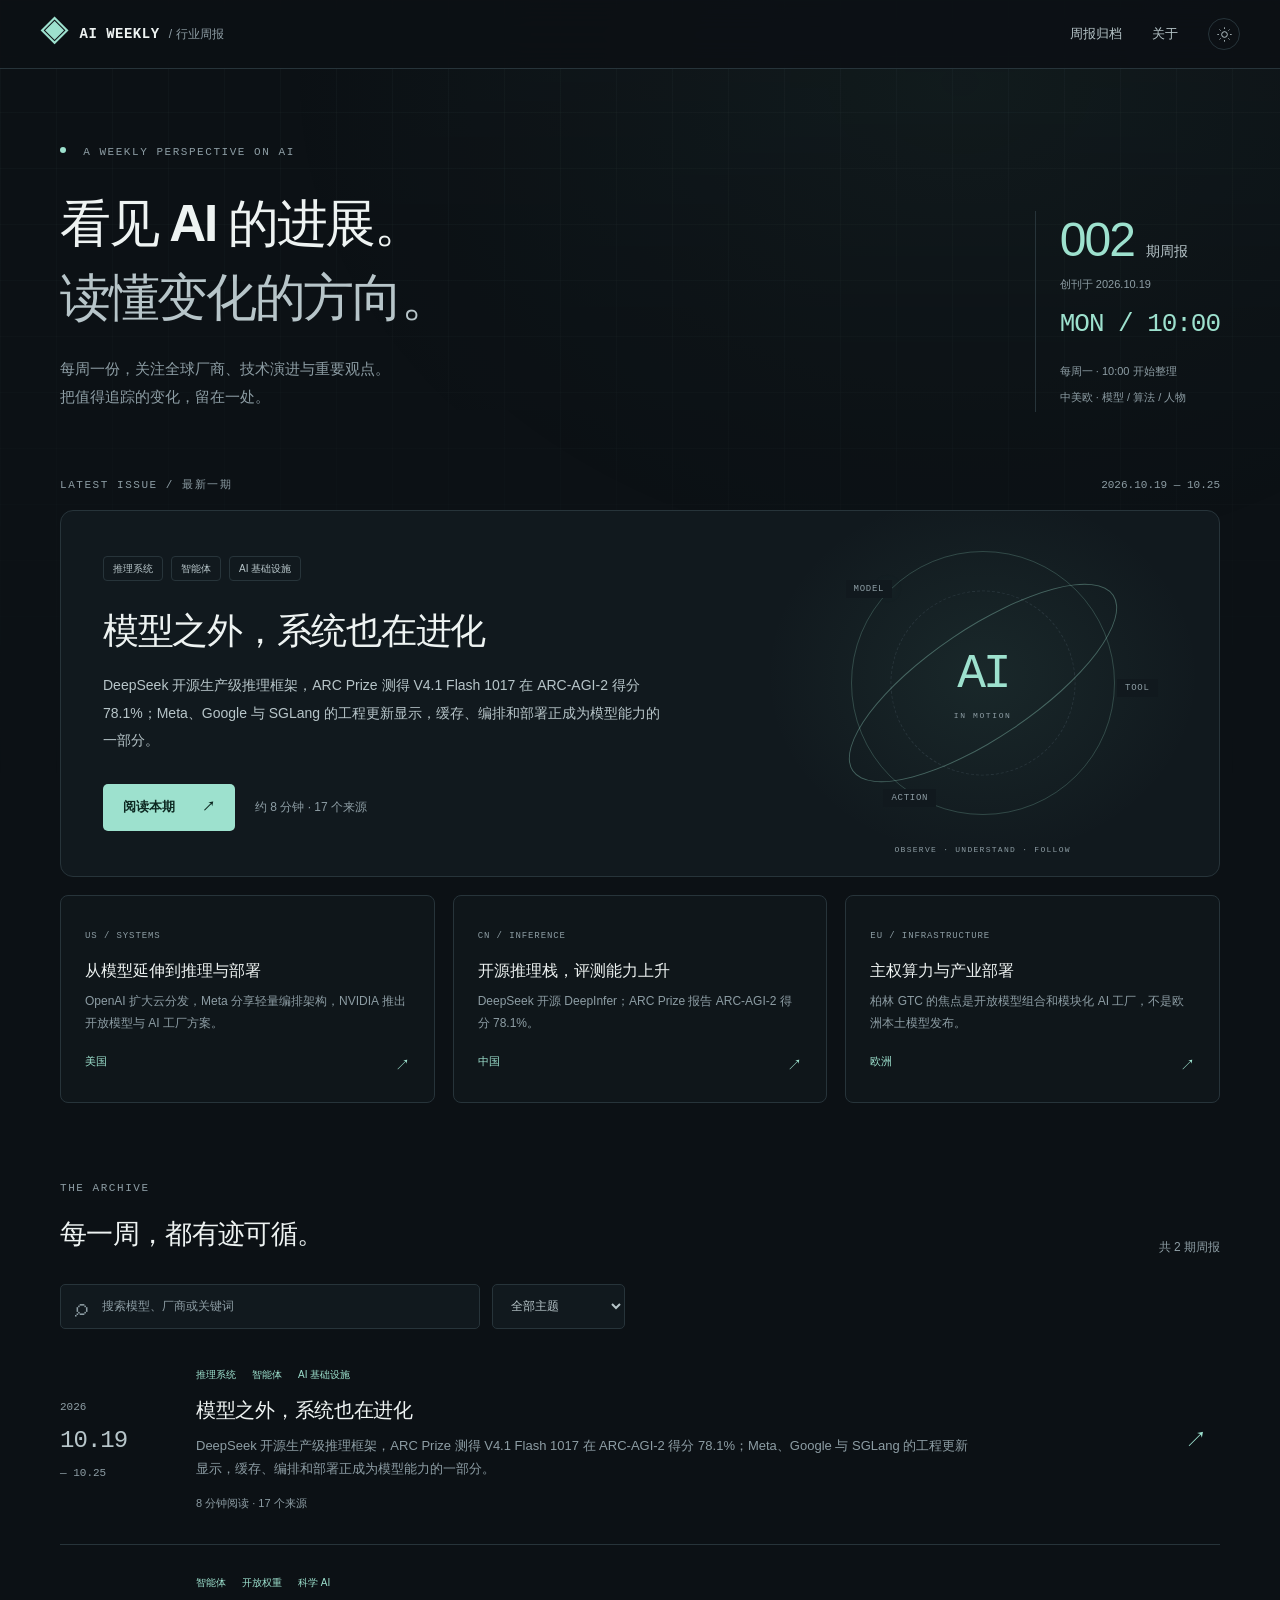
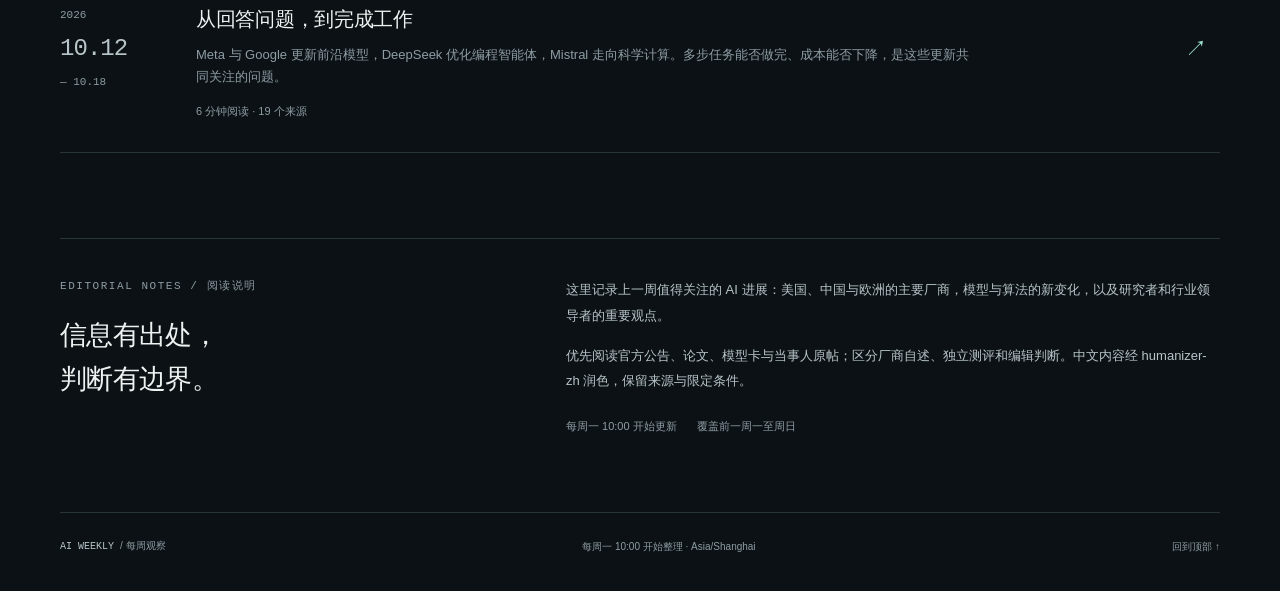
==== site/index.html @ 30dd4b09 "Add AI weekly report for 2026-10-25" ====
<!doctype html><html lang="zh-CN" data-theme="dark"><head><meta charset="utf-8"><meta name="viewport" content="width=device-width,initial-scale=1"><meta name="color-scheme" content="dark light"><meta name="description" content="每周关注 AI 的实际进展，记录模型、技术与重要观点。"><title>AI 行业周报 · AI WEEKLY</title><link rel="icon" href="assets/favicon.svg" type="image/svg+xml"><script src="assets/theme.js"></script><link rel="stylesheet" href="assets/style.css"><script src="assets/app.js" defer></script></head><body><a class="skip" href="#main">跳到正文</a><header class="site-header"><div class="header-inner">
    <a class="brand" href="index.html" aria-label="AI 周报首页"><span class="brand-symbol" aria-hidden="true">◈</span><span>AI WEEKLY<span class="brand-cn"> / 行业周报</span></span></a>
    <nav aria-label="主导航"><a href="index.html#archive" aria-current="page">周报归档</a><a href="index.html#about">关于</a><button class="theme-toggle" aria-label="切换到浅色模式" title="切换明暗模式"><svg viewBox="0 0 24 24" aria-hidden="true"><circle cx="12" cy="12" r="4"/><path d="M12 2v2m0 16v2M2 12h2m16 0h2M5 5l1.4 1.4m11.2 11.2L19 19M5 19l1.4-1.4M17.6 6.4L19 5"/></svg></button></nav></div></header><div id="top"></div><main id="main"><section class="intro wrap"><div><p class="eyebrow"><span class="status-dot"></span> A WEEKLY PERSPECTIVE ON AI</p><h1>看见 AI 的进展。<br><span>读懂变化的方向。</span></h1><p class="intro-copy">每周一份，关注全球厂商、技术演进与重要观点。<br>把值得追踪的变化，留在一处。</p></div><div class="intro-note"><span class="journal-total"><strong>002</strong> 期周报</span><span>创刊于 2026.10.19</span><span class="mono">MON / 10:00</span><span>每周一 · 10:00 开始整理</span><span>中美欧 · 模型 / 算法 / 人物</span></div></section>
    <section class="wrap" aria-labelledby="latest-title"><div class="section-label"><span class="eyebrow">LATEST ISSUE / 最新一期</span><span class="mono">2026.10.19 — 10.25</span></div><div class="feature"><div class="feature-copy"><div class="tag-row"><span>推理系统</span><span>智能体</span><span>AI 基础设施</span></div><h2 id="latest-title">模型之外，系统也在进化</h2><p>DeepSeek 开源生产级推理框架，ARC Prize 测得 V4.1 Flash 1017 在 ARC-AGI-2 得分 78.1%；Meta、Google 与 SGLang 的工程更新显示，缓存、编排和部署正成为模型能力的一部分。</p><div class="feature-actions"><a class="button" href="issues/2026-10-25.html">阅读本期 <span>↗</span></a><span class="muted">约 8 分钟 · 17 个来源</span></div></div><div class="feature-art" aria-hidden="true"><div class="orbital orbital-1"></div><div class="orbital orbital-2"></div><div class="orbital orbital-3"></div><div class="orb-core">AI<span>IN MOTION</span></div><span class="orbit-label label-model">MODEL</span><span class="orbit-label label-tool">TOOL</span><span class="orbit-label label-action">ACTION</span><span class="art-footnote">OBSERVE · UNDERSTAND · FOLLOW</span></div></div><div class="region-grid"><a class="region" href="issues/2026-10-25.html#section-3"><span class="eyebrow">US / SYSTEMS</span><h3>从模型延伸到推理与部署</h3><p>OpenAI 扩大云分发，Meta 分享轻量编排架构，NVIDIA 推出开放模型与 AI 工厂方案。</p><span class="region-bottom">美国<span aria-hidden="true">↗</span></span></a><a class="region" href="issues/2026-10-25.html#section-4"><span class="eyebrow">CN / INFERENCE</span><h3>开源推理栈，评测能力上升</h3><p>DeepSeek 开源 DeepInfer；ARC Prize 报告 ARC-AGI-2 得分 78.1%。</p><span class="region-bottom">中国<span aria-hidden="true">↗</span></span></a><a class="region" href="issues/2026-10-25.html#section-5"><span class="eyebrow">EU / INFRASTRUCTURE</span><h3>主权算力与产业部署</h3><p>柏林 GTC 的焦点是开放模型组合和模块化 AI 工厂，不是欧洲本土模型发布。</p><span class="region-bottom">欧洲<span aria-hidden="true">↗</span></span></a></div></section>
    <section class="archive-section wrap" id="archive" aria-labelledby="archive-title"><div class="archive-header"><div><p class="eyebrow">THE ARCHIVE</p><h2 id="archive-title">每一周，都有迹可循。</h2></div><span class="archive-count" id="archive-count" aria-live="polite">共 2 期周报</span></div><div class="archive-tools"><label class="search"><span aria-hidden="true">⌕</span><input id="search" type="search" placeholder="搜索模型、厂商或关键词" aria-label="搜索周报"></label><label class="topic-filter"><span class="sr-only">按主题筛选</span><select id="topic"><option value="">全部主题</option><option>AI 基础设施</option><option>开放权重</option><option>推理系统</option><option>智能体</option><option>科学 AI</option></select></label></div><div id="archive-list"><a class="archive-card" href="issues/2026-10-25.html" data-search="模型之外，系统也在进化 推理栈、智能体编排与算力部署成为新战场 DeepSeek 开源生产级推理框架，ARC Prize 测得 V4.1 Flash 1017 在 ARC-AGI-2 得分 78.1%；Meta、Google 与 SGLang 的工程更新显示，缓存、编排和部署正成为模型能力的一部分。 **观察区间：2026 年 10 月 19–25 日｜上海时间** 本周值得关注的变化，既在模型本身，也在它们背后的推理系统：DeepSeek 开源生产级推理框架，Google 推进 TPU 原生 PyTorch 服务，Meta 分享更轻量的智能体编排方式。独立评测显示 DeepSeek Flash 在 ARC-AGI-2 上继续提升；欧洲相关消息则集中在 AI 工厂和产业部署。 # 一周速览 | 地区 | 关键进展 | 看点 | | --- | --- | --- | | 美国 | OpenAI 接入 Google Cloud；Meta 分享“薄编排器”架构；NVIDIA 在柏林发布开放模型与 AI 工厂方案 | 模型竞争延伸到云平台、智能体系统和算力基础设施 | | 中国 | DeepSeek 开源 DeepInfer 推理框架；ARC Prize 测得 V4.1 Flash 1017 在 ARC-AGI-2 得分 78.1% | 推理工程与模型能力同步迭代；政府 IT 使用边界出现新规 | | 欧洲 | NVIDIA 在 GTC Berlin 发布面向本地产业的开放模型与模块化 AI 工厂方案 | 欧洲焦点偏向主权算力和产业部署；这不是欧洲本土模型发布 | # 厂商进展 ## 美国 - **OpenAI｜模型与 Codex 工作流进入 Google Cloud（10 月 21 日）**：OpenAI 前沿模型和 Codex 智能体工作流开始进入 Google Cloud Model Garden，先向部分企业客户开放预览。企业可通过 Google Cloud Marketplace 使用这些服务。此举扩展了 OpenAI 模型的云分发渠道；公告同时说明微软仍是 OpenAI 的主要云合作伙伴。([OpenAI 公告](https://openai.com/index/openai-models-google-cloud/)) - **OpenAI｜收购 Orchestra Bio（10 月 20 日）**：Orchestra Bio 提供协调生物制药研发流程的平台，OpenAI 计划将其与 Rosalind 等生命科学工具结合，协助团队管理药物研发项目。公告指向的是工作流与团队协作能力整合，没有宣布新基础模型或临床效果。([OpenAI 公告](https://openai.com/index/openai-to-acquire-orchestra-bio/)) - **Meta｜“薄编排器”智能体架构（10 月 19 日）**：Meta 分享一种把职责拆开的生产系统设计：中央编排器负责步骤调度和可靠性检查，专业智能体处理领域推理。Meta 称，过去把过多职责交给大型模型会带来生产环境中的幻觉；固定规则的轻量编排器更容易控制。其内部案例中，新栏目准备时间从人工的 3–4 天缩短到 1 小时以内，约三分之二的变更无需大量人工修改。这些数字是 Meta 的内部经验，尚非独立评估。([Meta Engineering](https://engineering.fb.com/2026/10/19/ml-applications/thin-orchestrator-ai-agent-architecture/)) - **NVIDIA｜Nemotron、Cosmos 等开放模型在欧洲产业中的布局（10 月 21 日）**：NVIDIA 在 GTC Berlin 介绍 Nemotron 3.5 Super VL、Bolt、Retriever，结构化业务数据模型 Kumo、世界模型 Cosmos 3.5，以及自动驾驶、生命科学和量子计算相关模型。公司将其定位为可供企业部署和定制的开放模型组合；具体能力仍应按各模型卡与独立评测分别判断。([NVIDIA 模型组合说明](https://blogs.nvidia.com/blog/open-models-europe-industry/)) - **NVIDIA｜模块化 AI 工厂 DSX POD（10 月 21 日）**：在柏林公布的参考设计把 Vera Rubin AI 工厂整合进模块化机房，由合作伙伴提供组件。NVIDIA 称，在场地已准备好的条件下，部署周期可由约 6 个月缩短至最快 14 天，预计 2027 年初可用。这是厂商给出的目标时间，不是已普遍验证的交付表现。([NVIDIA 公告](https://nvidianews.nvidia.com/news/nvidia-introduces-dsx-pod-ai-factories-to-accelerate-europes-infrastructure-deployment/)) ## 中国 - **DeepSeek｜开源 DeepInfer 推理框架与 deepseek-recipe（10 月 20 日）**：DeepSeek 表示，DeepInfer 正在为 V4.1 Flash 提供高吞吐、低延迟服务，并公开其生产推理组件。官方帖提及高性能算子、分布式推理、推测解码、SWA Bounded Replay 和结构化输出；同时开源负责 token 编解码的 deepseek-recipe。开源推理栈让部署方有机会检查和优化服务实现，但实际成本、能耗和延迟仍取决于硬件与配置。([DeepSeek 官方公告](https://x.com/deepseek_ai/status/2112476496283775135)，[组件说明](https://x.com/deepseek_ai/status/2112476501065286085)) - **DeepSeek｜V4.1 Flash 1017 的 ARC-AGI 测试成绩（10 月 23 日）**：ARC Prize 公布的验证结果为 ARC-AGI-2 78.1%，每题成本 0.16 美元；ARC-AGI-1 为 94.5%，每题 0.06 美元。ARC Prize 还列出 Flash 系列在 ARC-AGI-2 上从 V4 Flash 0731 的 61.4%，升至 V4.1 Flash 的 72.9%，再到 1017 版的 78.1%。这是特定基准和评测口径下的结果，不等同于通用推理能力的全面排名。([ARC Prize 原帖](https://x.com/arcprize/status/2113318031954764273)) - **政策｜中国商务部回应美国联邦机构移除 DeepSeek（10 月 20 日）**：美国联邦公报刊载针对联邦民事行政部门 IT 系统的移除要求，覆盖 DeepSeek 服务及使用相关实现的第三方产品。该要求针对联邦政府系统采购与使用，并非面向全美消费者的禁令。中国商务部表示强烈不满和反对，称中国企业提供安全可靠服务并遵守当地法律。([美国《联邦公报》](https://www.govinfo.gov/content/pkg/FR-2026-10-20/html/2026-21447.htm)，[中国商务部答问](https://www.mofcom.gov.cn/xwfb/xwfyrth/art/2026/art_2f92a22be4324ec6bc566e4ccdb77436.html)) - **政策｜推动 AI 与制造业、商贸流通融合（10 月 19 日）**：中国九部门发布相关意见，提出推动人工智能用于产品设计、生产、营销、供应链及智能商品，发展工业大模型、边缘智能与柔性制造。这是产业政策信号，不代表相关能力已在各行业规模化落地。([北京市科委转载的政策全文](https://kw.beijing.gov.cn/xwdt/kcyx/xwdtshgg/202610/t20261019_4909345.html)) ## 欧洲 - **欧洲本周的焦点是部署条件，而非本土新模型发布。** NVIDIA 在柏林展示面向欧洲产业的开放模型组合与模块化 AI 工厂参考设计，并强调本地部署和基础设施建设。相关公告来自美国厂商；其在欧洲的意义主要是算力设施、开放模型和产业生态的布局，不能据此推断欧洲本土模型能力同步跃升。([NVIDIA GTC Berlin 模型公告](https://blogs.nvidia.com/blog/open-models-europe-industry/)，[DSX POD 公告](https://nvidianews.nvidia.com/news/nvidia-introduces-dsx-pod-ai-factories-to-accelerate-europes-infrastructure-deployment/)) # 技术与能力进化 - **推理栈成为模型竞争的一部分**：DeepSeek 把生产服务框架与 token 编解码组件开放出来；Google 则宣布 vLLM、SGLang 可通过 TorchTPU 原生 PyTorch 后端使用 TPU。Google 提到 KV 缓存、推测解码、长上下文、分离式 prefill/decode 和低精度量化等支持，并引用 SemiAnalysis InferenceX 与合作方部署数据。这些性能数字属于厂商与其引用的基准结果，不能直接外推到所有模型和硬件。([Google 开发者公告](https://developers.googleblog.com/en/announcing-new-vllm-and-sglang-inference-engines-on-tpu/)) - **缓存开始照顾混合模型状态**：SGLang 提出 Unified Memory 层，把注意力模型的 KV cache 与循环模型状态纳入统一内存管理。项目团队在 RTX 5090、Qwen3.5-4B 的缓存压力测试中报告，可保留的前缀数从 10 个增至 19 个；重复查询完成时间从 4.105 秒降至 2.548 秒。这是项目方给出的特定实验结果，显示服务系统需要同时管理不同类型的模型状态。([SGLang 技术说明](https://www.sglang.io/blog/unified-memory)) - **交互式多模态服务从“轮次”走向全双工**：SGLang 的 Omni Interactive Runtime 旨在统一承载原生全双工模型、轮次式模型和级联模型，让语音或多模态交互不用为每种模型重建服务基础设施。其设计也留下一个开放问题：交互能力应由模型学习多少、由运行时编排多少。([SGLang 说明](https://www.sglang.io/blog/omni-interactive-runtime)) - **编排器变薄，专业智能体变专**：Meta 的经验是把流程控制、重试与一致性检查放在确定性组件中，避免让一个大模型同时承担调度和领域推理。这类分工把可靠性问题从“再加提示词”转到更容易观察和测试的系统设计上；是否适合某个产品，仍要看任务的容错和验证机制。 - **开放模型与工厂化交付并行**：NVIDIA 在同一场 GTC Berlin 既发布模型组合，也提出预制化 AI 工厂。行业竞赛因此不只看模型分数，还看企业能否获得算力、把模型部署在本地，并承担持续推理成本。其部署时限和效率数字仍是 NVIDIA 的目标或估算。 # 重要论断与我的判断 &gt; [!CALLOUT] 💡 &gt; &gt; **本周观察：前沿能力正在从单个模型扩展到“模型、推理引擎、缓存、编排器与算力设施”的整套系统。** 这是对本周产品与工程动向的归纳，不是某家厂商的原话。 - **Sam Altman｜安全工作必须跟上能力变化**：Altman 在 X 上欢迎 Aleksander Madry 回到 OpenAI，称面对超级智能时，安全与安保挑战很大，Madry 的经验适合承担这项工作。这是公司负责人的公开判断，不代表风险已有统一量化结论。([Altman 原帖](https://x.com/sama/status/2112652656602923366)) - **Demis Hassabis｜把 AGI 时间窗口收窄到 2–3 年**：在《华尔街日报》专访中，Hassabis 将此前 3–5 年的预测更新为 2–3 年，并称目前系统很强，但未来一两年的系统会更强。时间预测是个人判断，不是可验证的发布日期；值得关注的是，他把这一预测与 AI 对科学、医学的潜力，以及安全地把 AGI 带入社会联系起来。([WSJ 专访视频及文字稿](https://finance.yahoo.com/video/demis-hassabis-makes-toughest-decisions-093000164.html)，[时间窗口报道](https://www.tomsguide.com/ai/googles-ai-chief-says-human-level-ai-could-arrive-by-2028-and-were-not-ready)) - **我的判断**：本周最实在的进展，是模型服务工程公开化、基准分数继续提升，以及多智能体系统开始把协调责任交给更可控的运行时。AGI 时间表依旧是观点；Meta、Google、SGLang 与 NVIDIA 给出的效率数据也各有特定条件。后续应继续看独立复现、真实任务完成率、单位任务成本和部署可靠性。 # 延伸阅读 - [DeepSeek：DeepInfer 开源公告](https://x.com/deepseek_ai/status/2112476496283775135) - [ARC Prize：DeepSeek V4.1 Flash 1017 基准成绩](https://x.com/arcprize/status/2113318031954764273) - [Meta Engineering：薄编排器智能体架构](https://engineering.fb.com/2026/10/19/ml-applications/thin-orchestrator-ai-agent-architecture/) - [Google：vLLM 与 SGLang 在 TPU 上的 PyTorch 推理](https://developers.googleblog.com/en/announcing-new-vllm-and-sglang-inference-engines-on-tpu/) - [OpenAI：模型与 Codex 工作流进入 Google Cloud](https://openai.com/index/openai-models-google-cloud/) - [中国商务部：回应美国对 DeepSeek 的联邦系统移除要求](https://www.mofcom.gov.cn/xwfb/xwfyrth/art/2026/art_2f92a22be4324ec6bc566e4ccdb77436.html) - [NVIDIA：GTC Berlin 开放模型组合](https://blogs.nvidia.com/blog/open-models-europe-industry/) - [SGLang：Unified Memory](https://www.sglang.io/blog/unified-memory) **来源说明**：本期已检索并阅读厂商公告、项目技术说明、政策文件、ARC Prize 独立基准帖及负责人公开发言。正文将厂商披露的性能和部署目标标作厂商自述；基准成绩注明测试范围；观点与编辑判断分开呈现。X 登录可用，已读取 DeepSeek、ARC Prize 和 Sam Altman 相关原帖。 推理系统 智能体 AI 基础设施" data-tags="[&quot;推理系统&quot;, &quot;智能体&quot;, &quot;AI 基础设施&quot;]"><div class="archive-date"><span>2026</span><strong>10.19</strong><span>— 10.25</span></div><div class="archive-content"><div class="tag-row"><span>推理系统</span><span>智能体</span><span>AI 基础设施</span></div><h3>模型之外，系统也在进化</h3><p>DeepSeek 开源生产级推理框架，ARC Prize 测得 V4.1 Flash 1017 在 ARC-AGI-2 得分 78.1%；Meta、Google 与 SGLang 的工程更新显示，缓存、编排和部署正成为模型能力的一部分。</p><span class="archive-meta">8 分钟阅读 · 17 个来源</span></div><span class="archive-arrow" aria-hidden="true">↗</span></a><a class="archive-card" href="issues/2026-10-18.html" data-search="从回答问题，到完成工作 智能体走向长程任务，开放权重继续推进 Meta 与 Google 更新前沿模型，DeepSeek 优化编程智能体，Mistral 走向科学计算。多步任务能否做完、成本能否下降，是这些更新共同关注的问题。 **观察区间：2026 年 10 月 12–18 日｜上海时间** 本周，多家厂商把重点放在了多步任务上：模型能否记住目标、调用工具，并以较低成本把工作做完？美国厂商集中发布模型，中国的模型迭代与技术出海规则同步推进，欧洲则在科学计算与专业预测上有了新动作。 # 一周速览 | 地区 | 关键进展 | 看点 | | --- | --- | --- | | 美国 | Meta 发布 Muse Wonder 与 Muse Spark Open；Google 推出 Gemini 4 Argon | 智能体、开放权重与长程任务能力成为竞争焦点 | | 中国 | DeepSeek 更新 V4.1 Flash 1017；商务部、科技部就 AI 等技术出口目录征求意见 | 模型服务继续迭代，技术“开放调用”与“受控转移”开始分层 | | 欧洲 | Mistral 发布 Timestral；与 CERN 合作研发物理模型 Flare | 从通用聊天模型扩展到行业预测与科学发现 | # 厂商进展 ## 美国 - **Meta｜Muse Wonder / Wonder Full 与 Muse Spark Open（10 月 12、16 日）**：Muse Wonder 面向个人与专业智能体，强调记忆和目标追踪。随后发布的开放权重模型 Muse Spark Open，总参数为 816B、活跃参数为 42B，上下文长度为 1M token。据 Meta 介绍，它支持多步推理和复杂软件工程，可在两台 Apple M5 Ultra Mac Studio 上运行，兼容多种推理框架。这些能力描述及“最强美国开放权重模型”的定位均来自 Meta，尚待独立验证。([Muse Wonder](https://research.meta.ai/blog/muse-wonder)，[Meta 的 X 公告](https://x.com/AIatMeta/status/2110779754274292212)，[运行与框架说明](https://x.com/AIatMeta/status/2110779756828557356)) - **Google｜Gemini 4 Argon（10 月 13 日）**：已向全球开发者、企业及 Gemini 用户开放。Google 强调其多步工作能力，应用涉及软件工程、金融、法律、网络安全与科学任务，并在自家 Vals Index 评测中报告多个专业领域第一的成绩。这是厂商公布的结果，仍需独立验证。([Google 发布说明](https://blog.google/innovation-and-ai/models-and-research/gemini-models/introducing-gemini-4-argon/)，[模型卡](https://deepmind.google/models/model-cards/gemini-4-argon/)) - **Anthropic｜公共利益基金（10 月 18 日）**：宣布设立 Public Benefit Fund，以公司股份支持非营利组织、向特定人群直接拨款，并资助 AI 对劳动力市场影响的研究。Anthropic 表示，基金份额将随公司增长而增加；考虑到 AI 的进展速度，公共利益投入可能需要超过既有的慈善承诺。([Anthropic 公告](https://www.anthropic.com/news/public-benefit-fund)，[X 公告](https://x.com/AnthropicAI/status/2111881963657412903)) ## 中国 - **DeepSeek｜V4.1 Flash 1017（10 月 17 日）**：新版本已上线网页、App 与 API。DeepSeek 称其基准成绩更好、完成任务更快、输出更短，并针对编程智能体 Harness 等做了优化。公告未披露新架构细节或可独立复现的数字。([DeepSeek 更新说明](https://api-docs.deepseek.com/news/news261017/)，[官方 X 公告](https://x.com/deepseek_ai/status/2111375640717033777)) - **独立榜单信号**：Arena.ai 在 X 公布，V4.1 Flash 1017 Max 在其 Code Arena WebDev 榜单的开放模型中排名第一，价格约为 Kimi K3 Max 的十分之一。这一排名对应特定的网页开发任务，不代表模型的综合能力。([Arena.ai 榜单帖](https://x.com/arena/status/2111894091168682086)) - **政策｜拟调整技术出口目录（10 月 16 日）**：商务部、科技部就新增人工智能、生物医药、光伏等 40 项技术公开征求意见，并对相关技术出口实行临时登记管理。拟调整范围包括 AI 大模型、智能体、算力集群和信息处理等技术。目录仍在征求意见，临时登记已施行，最终目录尚未确定。([商务部公告](https://www.mofcom.gov.cn/zfxxgk/gkml/art/2026/art_ccd0391072a94c809ae7e820abe2536b.html)，[答记者问](https://www.mofcom.gov.cn/zwgk/zcjd/art/2026/art_b11d5c1e9374421e93e85dc87eba6e38.html)) - 在本期检索到的中国头部厂商一手消息中，DeepSeek 的新版本信息最为明确。Qwen、Kimi 等此前发布的版本未计入本周。 ## 欧洲 - **Mistral｜Timestral（10 月 15 日）**：推出参数规模为 500 万至 2.09 亿的时间序列基础模型，面向零样本概率预测，支持多变量输入、未来协变量和长上下文。据 Mistral 介绍，模型可在 CPU 上运行，最大版本在 GIFT-Eval、TIME、fev-bench 三项公开基准中居首；这些成绩由厂商报告。这条路线也说明，基础模型正在向小型、专业模型扩展。([Mistral 技术说明](https://mistral.ai/news/timestral/)) - **Mistral × CERN｜Flare（10 月 15 日）**：双方建立长期合作，研发高能物理基础模型，未来可能扩展到其他科学领域。首批模型计划于 10 月 27 日公开，整体预算和研发时间表尚未公布。([Reuters 报道](https://www.reuters.com/science/cern-mistral-partner-build-ai-foundation-models-physics-2026-10-15/)) # 技术与能力进化 - **从对话转向执行**：Meta 加强记忆和目标追踪，Google 强调复杂多步任务，DeepSeek 优化 Harness。它们共同关注的问题是：模型能否配合工具，连续完成一项工作的多个步骤？ - **多智能体长程任务**：Google DeepMind 称，4 个 Gemini 4 Argon 智能体在 Minecraft 沙盒中从零开始协作，27 小时内编写 2,783 个程序并通关；它们通过文本交流、共享笔记和调试推进任务。这是厂商披露的沙盒演示，其表现能否迁移到真实工作，仍需验证。([DeepMind X 公告](https://x.com/GoogleDeepMind/status/2111127991401247033)) - **智能体编码给工程系统带来新压力**：Anthropic 称，日合并代码变更量从 5 月约 2,500 项增至 9 月逾 30,000 项，为人类开发者设计的内部代码管理系统因此遇到瓶颈。这个案例提醒我们，智能体写出更多代码后，版本控制、审查和部署也要承受更大的工作量。([Anthropic 工程帖](https://x.com/AnthropicAI/status/2110047081414987957)) - **“更大”之外的效率路线**：Timestral 用小参数模型做通用时间序列预测，DeepSeek 则强调更快完成任务和更短的输出。延迟、成本、上下文管理和实际工作完成率，正在成为更受重视的比较指标。 - **专用模型进入基础设施**：Mistral 与 CERN 的合作把模型训练放进高能物理科研环境。除了回答知识问题，科学 AI 还需要进入实际研究流程，并接受严格验证。 - **架构层面的本周判断**：本期检索未找到足以证明基础架构发生范式转换的本周公开论文。更明确的变化发生在智能体、工具链和专业模型上；这些产品与应用能力的提升，还不足以证明底层架构有了突破。 # 重要论断与我的判断 &gt; [!CALLOUT] 💡 &gt; &gt; **本周观察：AI 厂商越来越重视让模型完成一项工作。** 这是对本周产品方向的归纳，并非某家公司的原话。 - **Dario Amodei / Anthropic**：基金公告为 AI 对劳动力的影响安排了资金支持：用股权收益资助公共利益项目，尝试以未来的商业收益应对社会变化。([公告](https://www.anthropic.com/news/public-benefit-fund)) - **可解释性与对齐**：曾参与 OpenAI 早期机制可解释性研究的 Nick Cammarata 分享了神经元可解释性研究，认为理解模型内部机制可能是解决对齐的关键。Sam Altman 转发并表达支持。这场讨论再次提出一个安全研究问题：我们是否知道模型在做什么？具体研究结论仍需结合论文和独立复核判断。([Nick 原帖](https://x.com/nickcammarata/status/2110757819427574056)，[Altman 转发](https://x.com/sama/status/2111130577789493706)) - **行业领袖的治理分歧**：Reuters 本周梳理称，Amodei、Sam Altman 与 Elon Musk 倾向讨论协调放慢 AI 开发；Meta CEO Mark Zuckerberg 更偏向市场驱动的防护，Nvidia CEO Jensen Huang 则反对新增监管。分歧集中在谁来决定发展速度、如何约束，以及由谁负责。([Reuters 综述](https://www.investing.com/news/stock-market-news/factboxtech-leaders-governments-split-over-ai-doom-fears-4949457)) - **我的判断**：短期最值得追踪的，是智能体能否可靠完成多步工作，以及专业模型能否以较低成本进入业务。本周的证据还不足以支持“模型已达到通用智能”或“行业已发生范式革命”的结论。 # 延伸阅读 - [Meta：Muse Wonder 技术介绍](https://research.meta.ai/blog/muse-wonder) - [Google：Gemini 4 Argon 发布与模型卡](https://blog.google/innovation-and-ai/models-and-research/gemini-models/introducing-gemini-4-argon/) - [DeepSeek：V4.1 Flash 更新](https://api-docs.deepseek.com/news/news261017/) - [中国商务部：技术目录征求意见](https://www.mofcom.gov.cn/zfxxgk/gkml/art/2026/art_ccd0391072a94c809ae7e820abe2536b.html) - [Mistral：Timestral](https://mistral.ai/news/timestral/) - [Reuters：CERN 与 Mistral 合作研发物理模型](https://www.reuters.com/science/cern-mistral-partner-build-ai-foundation-models-physics-2026-10-15/) - [Anthropic：公共利益基金](https://www.anthropic.com/news/public-benefit-fund) - [Reuters：AI 治理立场分歧](https://www.investing.com/news/stock-market-news/factboxtech-leaders-governments-split-over-ai-doom-fears-4949457) **来源说明**：本期已检索 10 月 12–18 日的相关官方 X 账号与研究者帖子，原帖链接附在对应条目后。文中区分公司自述、独立榜单与研究者观点。 智能体 开放权重 科学 AI" data-tags="[&quot;智能体&quot;, &quot;开放权重&quot;, &quot;科学 AI&quot;]"><div class="archive-date"><span>2026</span><strong>10.12</strong><span>— 10.18</span></div><div class="archive-content"><div class="tag-row"><span>智能体</span><span>开放权重</span><span>科学 AI</span></div><h3>从回答问题，到完成工作</h3><p>Meta 与 Google 更新前沿模型，DeepSeek 优化编程智能体，Mistral 走向科学计算。多步任务能否做完、成本能否下降，是这些更新共同关注的问题。</p><span class="archive-meta">6 分钟阅读 · 19 个来源</span></div><span class="archive-arrow" aria-hidden="true">↗</span></a></div><div id="empty-state" hidden><h3>没有找到相关周报</h3><p>试试其他关键词，或清除筛选。</p><button class="button secondary" id="clear-search">清除筛选</button></div></section>
    <section class="about wrap" id="about"><div><p class="eyebrow">EDITORIAL NOTES / 阅读说明</p><h2>信息有出处，<br>判断有边界。</h2></div><div class="about-copy"><p>这里记录上一周值得关注的 AI 进展：美国、中国与欧洲的主要厂商，模型与算法的新变化，以及研究者和行业领导者的重要观点。</p><p>优先阅读官方公告、论文、模型卡与当事人原帖；区分厂商自述、独立测评和编辑判断。中文内容经 humanizer-zh 润色，保留来源与限定条件。</p><div class="about-meta"><span>每周一 10:00 开始更新</span><span>覆盖前一周一至周日</span></div></div></section></main><footer class="footer wrap"><a href="index.html">AI WEEKLY <span>/ 每周观察</span></a><span>每周一 10:00 开始整理 · Asia/Shanghai</span><a href="#top">回到顶部 ↑</a></footer></body></html>
---- site/assets/style.css ----
@charset "UTF-8";
:root{color-scheme:dark;--bg:#0c1115;--surface:#11191e;--surface2:#162127;--ink:#eef3f2;--text:#b7c5c9;--muted:#8d9da4;--line:#27343a;--accent:#9de1ce;--accent-ink:#0e2922;--grid:rgba(163,202,198,.035);--header:rgba(12,17,21,.93);--sans:-apple-system,BlinkMacSystemFont,"PingFang SC","Microsoft YaHei",sans-serif;--mono:"SFMono-Regular",Consolas,"Liberation Mono",monospace}
:root[data-theme=light]{color-scheme:light;--bg:#f3f5f2;--surface:#fff;--surface2:#e9efeb;--ink:#122825;--text:#425853;--muted:#5c706a;--line:#d4dfd8;--accent:#1c6755;--accent-ink:#fff;--grid:rgba(25,70,54,.035);--header:rgba(243,245,242,.95)}
*{box-sizing:border-box}html{scroll-behavior:smooth;scroll-padding-top:95px}body{margin:0;color:var(--ink);font:15px/1.75 var(--sans);background:var(--bg);-webkit-font-smoothing:antialiased}body:before{content:"";position:absolute;inset:0 0 auto;height:820px;z-index:-1;pointer-events:none;background:radial-gradient(ellipse at 75% 10%,rgba(99,169,152,.07),transparent 50%),linear-gradient(var(--grid) 1px,transparent 1px),linear-gradient(90deg,var(--grid) 1px,transparent 1px);background-size:auto,56px 56px,56px 56px;mask-image:linear-gradient(#000,transparent)}
a{color:inherit;text-decoration:none}button,input,select{font:inherit}button,select{cursor:pointer}button{color:inherit}a,button,input,select{touch-action:manipulation}button:focus-visible,a:focus-visible,input:focus-visible,select:focus-visible,[tabindex]:focus-visible{outline:2px solid var(--accent);outline-offset:5px}button{border:0}::selection{background:#8acdb8;color:#10251f}[hidden]{display:none!important}.wrap{width:min(1160px,calc(100% - 80px));margin-inline:auto}.mono,.eyebrow{font-family:var(--mono)}.eyebrow{font-size:11px;letter-spacing:.14em;font-weight:500;color:var(--muted);margin:0}.muted{color:var(--muted);font-size:12px}.sr-only{position:absolute;width:1px;height:1px;padding:0;overflow:hidden;clip:rect(0,0,0,0);white-space:nowrap}.skip{position:fixed;left:20px;top:-70px;background:var(--accent);color:var(--accent-ink);padding:12px;z-index:100}.skip:focus{top:12px}
.site-header{position:sticky;top:0;z-index:20;background:var(--header);backdrop-filter:blur(18px);border-bottom:1px solid var(--line)}.header-inner{max-width:1360px;margin:auto;padding:18px 40px;display:flex;align-items:center;justify-content:space-between;gap:20px}.brand{display:flex;align-items:center;gap:11px;font-family:var(--mono);font-weight:600;letter-spacing:.035em;font-size:14px}.brand-symbol{color:var(--accent);font-size:28px;line-height:1}.brand-cn{font:12px var(--sans);color:var(--muted);letter-spacing:0;margin-left:6px}.site-header nav{display:flex;gap:30px;align-items:center;font-size:13px;color:var(--text)}.site-header nav a:hover{color:var(--accent)}.theme-toggle{display:grid;place-items:center;background:transparent;width:32px;height:32px;border:1px solid var(--line);border-radius:50%}.theme-toggle svg{width:17px;height:17px;fill:none;stroke:currentColor;stroke-width:1.4}.theme-toggle:hover{background:var(--surface2)}
.intro{display:flex;justify-content:space-between;align-items:flex-end;padding-top:74px;padding-bottom:64px;gap:32px}.intro h1{font-size:clamp(34px,4vw,52px);font-weight:550;letter-spacing:-.045em;line-height:1.45;margin:25px 0 19px}.intro h1 span{color:var(--text)}.intro-copy{font-size:15px;line-height:1.9;color:var(--muted);margin:0}.status-dot{width:6px;height:6px;display:inline-block;border-radius:50%;background:var(--accent);margin-right:9px;vertical-align:2px}.intro-note{display:flex;flex-direction:column;gap:7px;padding:0 0 4px 24px;border-left:1px solid var(--line);font-size:11px;color:var(--muted)}.intro-note .mono{color:var(--accent);font-size:26px;letter-spacing:-.04em;margin-bottom:8px}.section-label{display:flex;justify-content:space-between;gap:12px;align-items:center;margin-bottom:15px}.section-label .mono{font-size:11px;color:var(--muted)}
.feature{position:relative;display:grid;grid-template-columns:1.45fr 1fr;border:1px solid var(--line);border-radius:13px;background:var(--surface);overflow:hidden}.feature-copy{padding:45px 0 45px 42px;position:relative;z-index:2}.tag-row{display:flex;gap:8px;flex-wrap:wrap}.tag-row span{font-size:10px;padding:3px 9px;border:1px solid var(--line);border-radius:4px;color:var(--text)}.feature h2{font-size:clamp(25px,2.9vw,36px);font-weight:550;letter-spacing:-.035em;line-height:1.5;margin:23px 0 14px}.feature p{color:var(--text);font-size:14px;line-height:1.95;max-width:560px;margin:0}.feature-actions{display:flex;gap:20px;align-items:center;margin-top:30px;flex-wrap:wrap}.button{display:inline-flex;align-items:center;justify-content:center;gap:27px;padding:12px 20px;background:var(--accent);color:var(--accent-ink);border-radius:5px;font-size:13px;font-weight:600;min-height:44px;transition:transform .15s,filter .15s}.button:hover{filter:brightness(1.08);transform:translateY(-2px)}.button.secondary{background:transparent;border:1px solid var(--line);color:var(--ink)}
.feature-art{min-height:320px;position:relative;overflow:hidden;background:radial-gradient(ellipse at 50% 45%,rgba(110,190,164,.09),transparent 65%)}.orbital{position:absolute;left:50%;top:47%;border:1px solid var(--line);border-radius:50%;width:264px;height:264px;transform:translate(-50%,-50%)}.orbital-1{border-color:color-mix(in srgb,var(--accent) 22%,transparent)}.orbital-2{width:185px;height:185px;border-style:dashed;transform:translate(-50%,-50%) rotate(15deg)}.orbital-3{width:315px;height:110px;transform:translate(-50%,-50%) rotate(-34deg);border-color:color-mix(in srgb,var(--accent) 35%,transparent)}.orbital-1:after{content:"";position:absolute;left:33px;top:34px;width:5px;height:5px;border-radius:50%;background:var(--accent);box-shadow:0 0 15px #9de1ce44}.orb-core{position:absolute;top:47%;left:50%;transform:translate(-50%,-50%);font:48px var(--mono);letter-spacing:-.07em;color:var(--accent);text-align:center}.orb-core span{font:8px var(--mono);display:block;letter-spacing:.2em;color:var(--muted);margin-top:10px}.orbit-label{position:absolute;font:9px var(--mono);color:var(--muted);background:var(--surface);padding:4px 8px;letter-spacing:.08em}.label-model{left:21%;top:19%}.label-tool{right:13%;top:46%}.label-action{left:29%;bottom:19%}.art-footnote{position:absolute;bottom:22px;left:0;right:0;text-align:center;font:8px var(--mono);letter-spacing:.16em;color:var(--muted)}
.region-grid{display:grid;grid-template-columns:repeat(3,minmax(0,1fr));gap:18px;margin-top:18px}.region{border:1px solid var(--line);border-radius:8px;padding:24px;background:color-mix(in srgb,var(--surface) 60%,transparent);transition:border-color .2s,background .2s}.region:hover{border-color:var(--accent);background:var(--surface)}.region .eyebrow{font-size:9px;letter-spacing:.1em}.region h3{font-size:16px;font-weight:550;line-height:1.6;margin:12px 0 7px}.region p{color:var(--muted);font-size:12px;line-height:1.8;margin:0}.region-bottom{display:flex;justify-content:space-between;margin-top:18px;color:var(--accent);font-size:11px}.region-bottom span{font-size:15px}
.archive-section{margin-top:76px}.archive-header{display:flex;justify-content:space-between;align-items:flex-end;gap:20px}.archive-header h2{font-size:27px;font-weight:550;letter-spacing:-.025em;margin:12px 0 0}.archive-count{font-size:12px;color:var(--muted)}.archive-tools{display:flex;gap:12px;margin:26px 0 8px}.search{display:flex;align-items:center;gap:12px;background:var(--surface);border:1px solid var(--line);border-radius:5px;flex:1;max-width:420px;padding:0 14px}.search>span{font-size:25px;color:var(--muted);line-height:1}.search input{width:100%;background:transparent;border:0;color:var(--ink);font-size:12px;min-height:43px;outline:none}.search:focus-within{border-color:var(--accent)}input::placeholder{color:var(--muted)}.topic-filter select{height:45px;background:var(--surface);border:1px solid var(--line);color:var(--text);padding:0 34px 0 14px;border-radius:5px;font-size:12px;max-width:180px}.archive-card{display:grid;grid-template-columns:110px 1fr 35px;gap:26px;padding:29px 0;border-bottom:1px solid var(--line);align-items:center}.archive-date{display:flex;flex-direction:column;color:var(--muted);font:11px/1.9 var(--mono)}.archive-date strong{color:var(--text);font-weight:400;font-size:24px;letter-spacing:-.04em}.archive-content h3{font-weight:550;font-size:20px;letter-spacing:-.015em;margin:10px 0 7px}.archive-content p{color:var(--muted);font-size:13px;margin:0;max-width:780px}.archive-content .tag-row span{border:0;padding:0;margin-right:8px;font-size:10px;color:var(--accent)}.archive-meta{display:inline-block;margin-top:13px;font-size:11px;color:var(--muted)}.archive-arrow{color:var(--accent);font-size:22px;transition:transform .2s}.archive-card:hover .archive-arrow{transform:translate(3px,-3px)}.archive-card:hover h3{color:var(--accent)}#empty-state{padding:55px;text-align:center;border-bottom:1px solid var(--line);color:var(--muted)}#empty-state h3{color:var(--ink);font-weight:500}
.about{display:grid;grid-template-columns:1fr 1.5fr;gap:70px;margin-top:85px;padding-top:38px;border-top:1px solid var(--line)}.about h2{font-size:27px;line-height:1.65;font-weight:500;letter-spacing:-.025em;margin:16px 0}.about-copy p{font-size:13px;line-height:1.95;color:var(--text);margin:0 0 15px}.about-meta{display:flex;gap:20px;color:var(--muted);font-size:11px;margin-top:23px;flex-wrap:wrap}.footer{display:flex;justify-content:space-between;gap:20px;align-items:center;margin-top:76px;padding-top:24px;padding-bottom:35px;border-top:1px solid var(--line);font-size:10px;color:var(--muted)}.footer>a:first-child{font-family:var(--mono);color:var(--text)}.footer>a span{font-family:var(--sans);color:var(--muted)}.footer a:hover{color:var(--accent)}
.reading-track{position:fixed;top:69px;left:0;width:100%;height:2px;z-index:25;pointer-events:none}#reading-progress{height:100%;width:0;background:var(--accent)}.article-main{max-width:1120px}.back-link{display:inline-block;font-size:12px;color:var(--muted);margin:32px 0 40px}.back-link:hover{color:var(--accent)}.article-heading{max-width:880px}.article-heading .eyebrow{color:var(--accent);font-size:11px}.article-heading .eyebrow span{color:var(--line);margin:0 12px}.article-heading h1{font-size:clamp(29px,4vw,48px);line-height:1.5;letter-spacing:-.035em;font-weight:550;margin:19px 0 11px}.article-subtitle{font-size:19px;color:var(--text);margin:0}.article-meta{display:flex;align-items:center;gap:20px;flex-wrap:wrap;margin-top:26px;color:var(--muted);font-size:11px}.print-button{background:transparent;color:var(--muted);font-size:11px;padding:3px 0}.print-button:hover{color:var(--accent)}.article-deck{font-size:16px;line-height:1.95;color:var(--text);max-width:850px;margin:28px 0}.article-deck p{margin:0}.article-main .region-grid{margin:36px 0 0}.article-main .region{padding:19px 22px}.reading-layout{display:grid;grid-template-columns:190px minmax(0,1fr);gap:60px;margin-top:58px;align-items:start}.toc{position:sticky;top:108px;font-size:12px}.toc nav{display:flex;flex-direction:column;margin:17px 0 26px;border-left:1px solid var(--line)}.toc a{color:var(--muted);display:block}.toc nav a{padding:7px 12px;line-height:1.5;margin-left:-1px;border-left:2px solid transparent}.toc a:hover,.toc a.active{color:var(--accent)}.toc a.active{border-left-color:var(--accent)}.toc .toc-level-3{padding-left:25px;font-size:11px}.download{font-size:11px}.prose{min-width:0;font-size:16px;line-height:2;color:var(--text);max-width:820px}.prose h2{font-size:26px;font-weight:550;color:var(--ink);line-height:1.5;margin:56px 0 24px;border-top:1px solid var(--line);padding-top:35px;letter-spacing:-.025em}.prose h3{font-size:19px;font-weight:550;color:var(--accent);margin:32px 0 19px}.prose p{margin:0 0 24px}.prose strong{font-weight:600;color:var(--ink)}.prose h2:first-child{margin-top:0}.story-list{list-style:none;padding:0;margin:0}.story-list li{margin:0 0 25px;padding:0 0 24px;border-bottom:1px solid var(--line)}.story-list li>strong:first-child{display:block;margin-bottom:7px;font-size:17px;line-height:1.75}.prose a{color:var(--accent);text-decoration:underline;text-decoration-color:color-mix(in srgb,var(--accent) 30%,transparent);text-underline-offset:4px;overflow-wrap:anywhere;font-size:.9em}.prose a:hover{text-decoration-color:var(--accent)}.prose blockquote{margin:26px 0 32px;padding:24px 26px;border-left:2px solid var(--accent);background:var(--surface);font-size:18px;line-height:1.9}.table-scroll{overflow-x:auto;margin-bottom:25px;border:1px solid var(--line);border-radius:7px}.prose table{border-collapse:collapse;min-width:490px;width:100%;font-size:13px;line-height:1.8}.prose td,.prose th{text-align:left;border-bottom:1px solid var(--line);padding:15px 16px;vertical-align:top}.prose th{background:var(--surface);color:var(--ink);font-weight:500;font-size:11px}.prose th:first-child,.prose td:first-child{white-space:nowrap;color:var(--accent)}.prose tr:last-child td{border-bottom:0}.prose code{font:13px var(--mono);background:var(--surface2);padding:2px 4px;border-radius:3px}.article-end{text-align:center;margin:75px 0 0;padding:44px 20px;border-block:1px solid var(--line)}.article-end>p:nth-child(2){font-size:24px;margin:15px 0 25px;color:var(--text)}.neighboring{display:flex;justify-content:space-between;gap:20px}.neighboring a{padding:25px 0;font-size:16px}.neighboring a span{display:block;color:var(--muted);font-size:11px}.neighboring a:hover{color:var(--accent)}
@media(min-width:1500px){.intro{padding-top:90px;padding-bottom:75px}}
@media(max-width:900px){.wrap{width:calc(100% - 48px)}.header-inner{padding-inline:24px}.feature{grid-template-columns:1.7fr 1fr}.feature-copy{padding:32px 0 32px 28px}.feature-art{min-height:310px}.orbital-1{width:210px;height:210px}.orbital-2{width:150px;height:150px}.orbital-3{width:245px;height:85px}.orbit-label{font-size:8px}.label-model{left:9%}.label-tool{right:0}.region{padding:19px}.region h3{font-size:15px}.reading-layout{gap:32px;grid-template-columns:155px minmax(0,1fr)}.about{gap:40px}.intro-note{display:none}.feature-actions{gap:13px}.feature-actions .muted{font-size:10px}.article-heading h1{font-size:38px}}
@media(max-width:640px){.wrap{width:calc(100% - 36px)}.header-inner{padding:14px 18px}.brand{font-size:12px;gap:8px}.brand-symbol{font-size:24px}.brand-cn{display:none}.site-header nav{gap:18px;font-size:12px}.theme-toggle{width:30px;height:30px}.intro{padding:45px 0 40px}.intro .eyebrow{font-size:9px}.intro h1{font-size:33px;margin:21px 0 16px}.intro-copy{font-size:13px}.section-label{flex-wrap:wrap;gap:5px}.section-label .eyebrow{font-size:10px}.section-label .mono{font-size:10px}.feature{grid-template-columns:1fr}.feature-copy{padding:26px}.feature h2{font-size:26px;margin-top:18px}.feature p{font-size:13px}.feature-art{display:none}.feature-actions{margin-top:24px}.feature-actions .muted{font-size:11px}.region-grid{grid-template-columns:1fr;gap:10px;margin-top:12px}.region{padding:20px;display:grid;grid-template-columns:1fr auto;gap:0 10px}.region .eyebrow,.region p{grid-column:1}.region h3{font-size:16px;margin:7px 0}.region-bottom{grid-row:1/4;grid-column:2;align-items:center;gap:12px;margin:0}.region p{font-size:12px}.archive-section{margin-top:50px}.archive-header h2{font-size:23px}.archive-count{font-size:10px;white-space:nowrap}.archive-tools{margin-top:22px;gap:8px}.topic-filter select{max-width:120px;padding:0 8px;font-size:11px}.search{padding:0 9px;gap:5px;min-width:0}.search input{font-size:11px;min-width:0}.archive-card{grid-template-columns:60px 1fr 15px;gap:13px;padding:24px 0}.archive-date{font-size:9px;align-self:start;margin-top:2px}.archive-date strong{font-size:19px}.archive-content h3{font-size:17px;line-height:1.6;margin:7px 0}.archive-content p{font-size:12px;line-height:1.8}.archive-arrow{font-size:18px}.archive-meta{font-size:10px}.about{grid-template-columns:1fr;gap:8px;margin-top:50px;padding-top:28px}.about h2{font-size:23px;margin:12px 0}.about h2 br{display:none}.about-copy p{font-size:12px}.about-meta{font-size:10px;gap:15px}.footer{flex-wrap:wrap;margin-top:45px;gap:14px;padding-bottom:25px;font-size:9px}.footer>span{order:3;width:100%}.article-heading h1{font-size:30px}.article-heading .eyebrow{font-size:9px}.article-subtitle{font-size:16px}.article-meta{gap:10px 15px;margin-top:20px}.article-deck{font-size:14px;margin-top:23px}.back-link{margin:22px 0 30px}.article-main .region-grid{margin-top:24px}.reading-layout{display:block;margin-top:35px}.toc{position:static;margin-bottom:30px;padding:18px 0;border-block:1px solid var(--line)}.toc nav{flex-direction:row;flex-wrap:wrap;gap:8px 12px;border-left:0;margin:12px 0}.toc nav a{padding:3px 0;border:0;font-size:11px}.toc .toc-level-3{display:none}.prose{font-size:15px;line-height:1.95}.prose h2{font-size:23px;margin:40px 0 22px;padding-top:26px}.prose h3{font-size:18px}.story-list li>strong:first-child{font-size:16px}.prose blockquote{font-size:16px;padding:18px}.prose table{font-size:12px}.article-end{margin-top:40px}.article-end>p:nth-child(2){font-size:21px}.reading-track{top:59px}.neighboring a{font-size:14px}#empty-state{padding:35px 15px}}
@media(prefers-reduced-motion:reduce){html{scroll-behavior:auto}*,*:before,*:after{transition:none!important;animation:none!important}}
@media print{:root{color-scheme:light;--bg:#fff;--surface:#fff;--surface2:#fff;--ink:#111;--text:#222;--muted:#555;--line:#ccc;--accent:#24584c}body{font-size:11pt;background:#fff}body:before,.site-header,.footer,.toc,.reading-track,.back-link,.print-button,.article-end,.neighboring,.region-grid,.skip{display:none!important}.wrap{width:100%;max-width:none}.article-main{margin:0}.article-heading h1{font-size:27pt}.article-deck{font-size:12pt}.reading-layout{display:block;margin-top:25px}.prose{max-width:none;font-size:11pt}.prose h2{font-size:18pt;break-after:avoid}.prose h3{font-size:14pt;break-after:avoid}.prose a{color:#24584c}.story-list li{break-inside:avoid}.prose blockquote{font-size:13pt;break-inside:avoid}.table-scroll{overflow:visible}.prose table{min-width:0}.article-meta{margin-top:16px}@page{margin:18mm}}

/* Persistent total, independent of archive search filters. */
.journal-total{display:block;color:var(--text);font-size:14px}
.journal-total strong{font-size:48px;line-height:1.2;font-weight:500;letter-spacing:-2px;color:var(--accent);margin-right:8px;font-variant-numeric:tabular-nums}
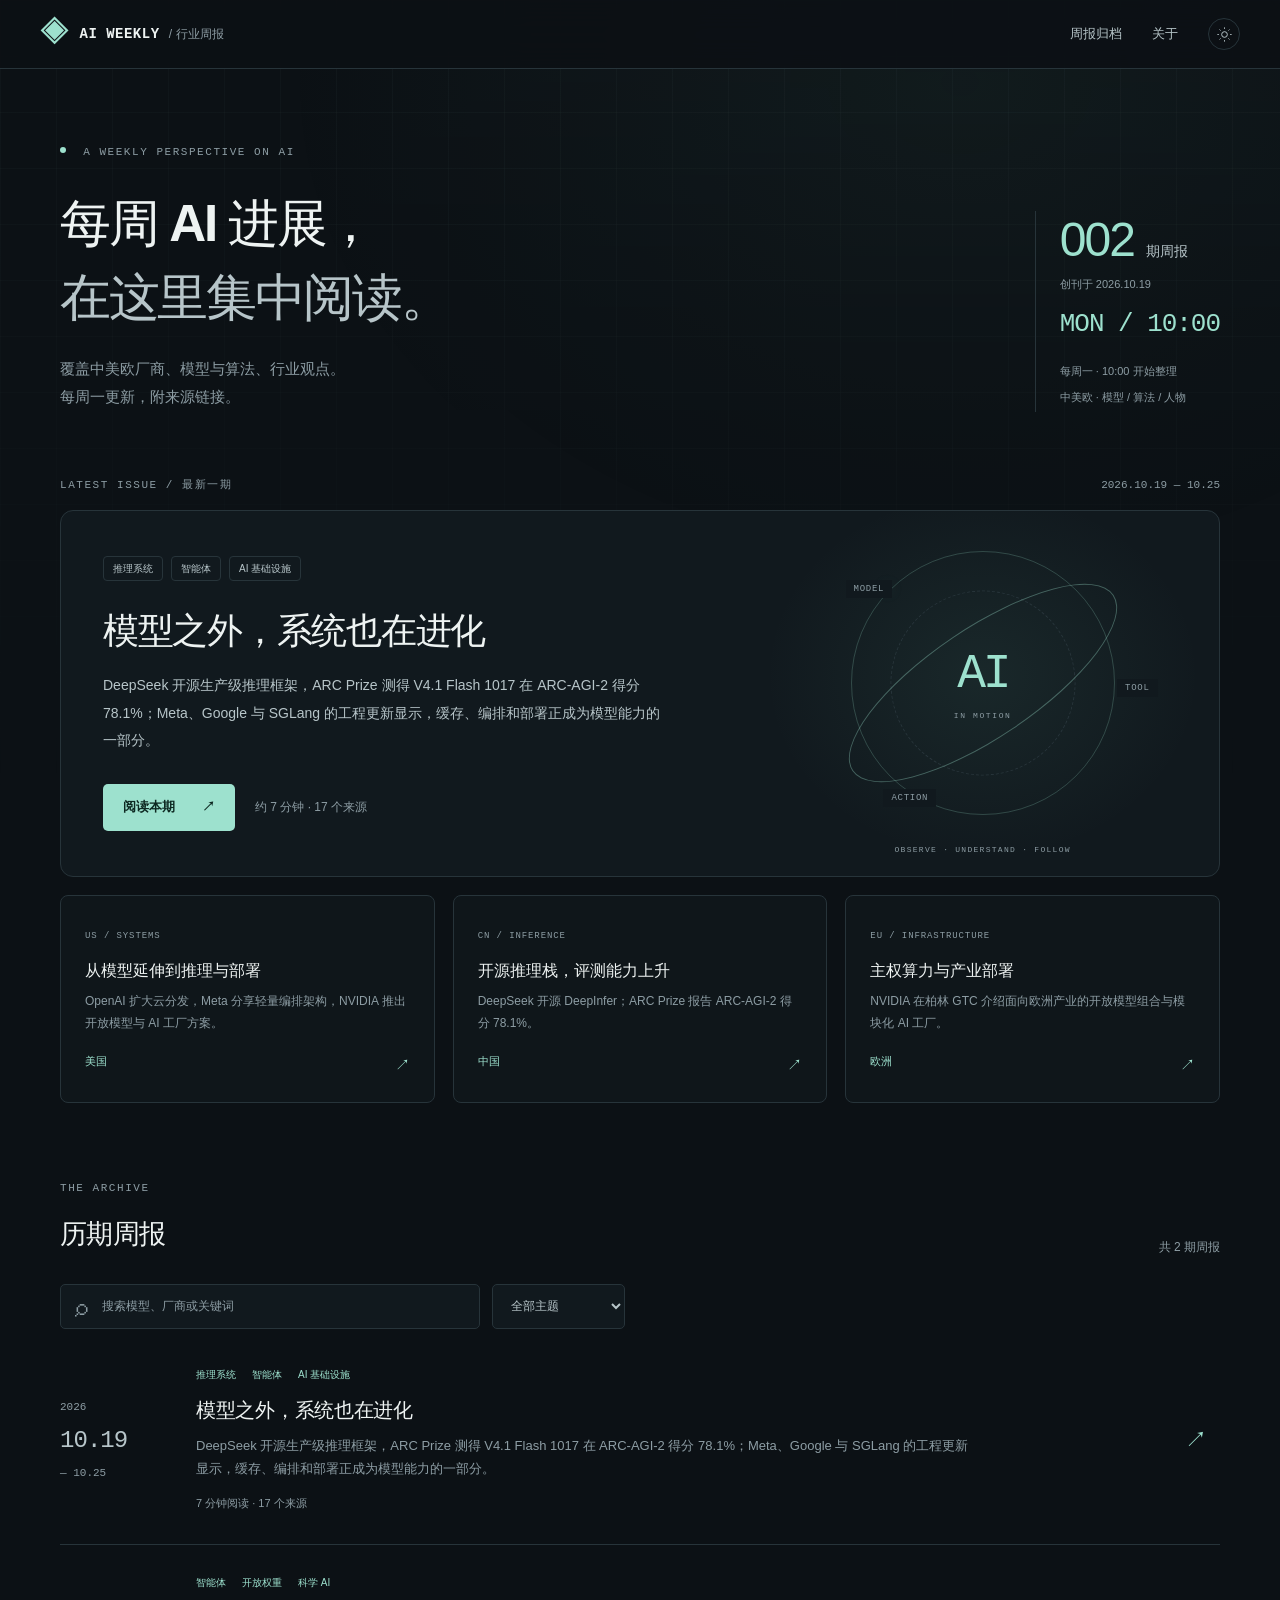
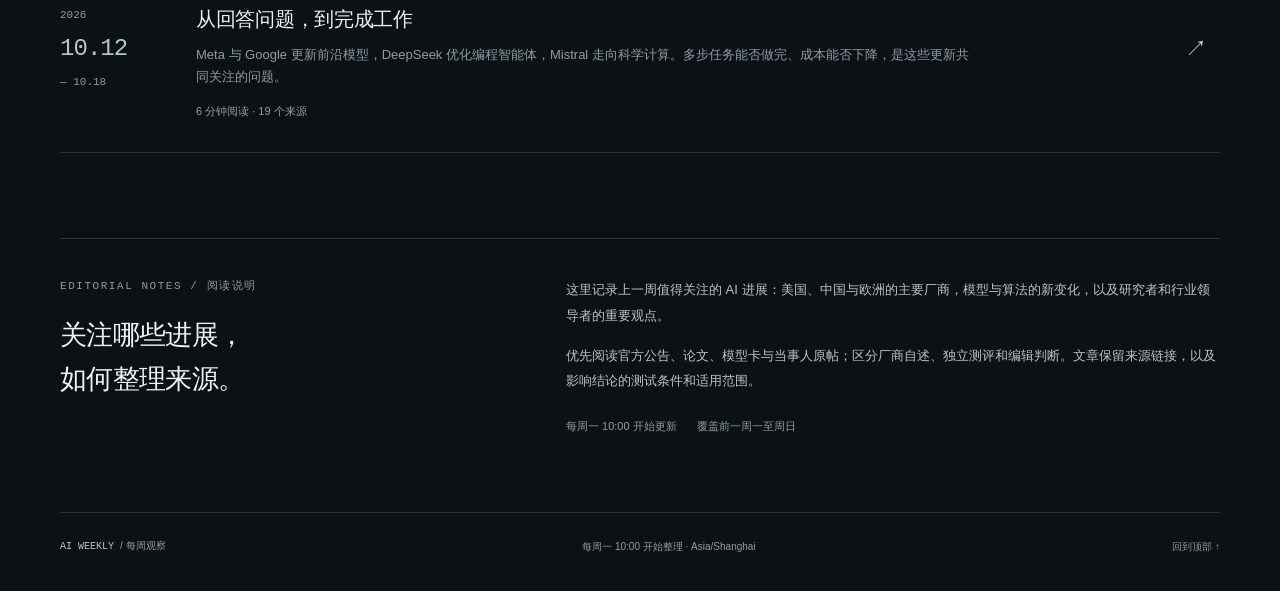
==== commit 4244d40a: "Polish weekly site copy and adopt language-demand workflow" ====
--- a/site/index.html
+++ b/site/index.html
@@ -1,6 +1,6 @@
 <!doctype html><html lang="zh-CN" data-theme="dark"><head><meta charset="utf-8"><meta name="viewport" content="width=device-width,initial-scale=1"><meta name="color-scheme" content="dark light"><meta name="description" content="每周关注 AI 的实际进展，记录模型、技术与重要观点。"><title>AI 行业周报 · AI WEEKLY</title><link rel="icon" href="assets/favicon.svg" type="image/svg+xml"><script src="assets/theme.js"></script><link rel="stylesheet" href="assets/style.css"><script src="assets/app.js" defer></script></head><body><a class="skip" href="#main">跳到正文</a><header class="site-header"><div class="header-inner">
     <a class="brand" href="index.html" aria-label="AI 周报首页"><span class="brand-symbol" aria-hidden="true">◈</span><span>AI WEEKLY<span class="brand-cn"> / 行业周报</span></span></a>
-    <nav aria-label="主导航"><a href="index.html#archive" aria-current="page">周报归档</a><a href="index.html#about">关于</a><button class="theme-toggle" aria-label="切换到浅色模式" title="切换明暗模式"><svg viewBox="0 0 24 24" aria-hidden="true"><circle cx="12" cy="12" r="4"/><path d="M12 2v2m0 16v2M2 12h2m16 0h2M5 5l1.4 1.4m11.2 11.2L19 19M5 19l1.4-1.4M17.6 6.4L19 5"/></svg></button></nav></div></header><div id="top"></div><main id="main"><section class="intro wrap"><div><p class="eyebrow"><span class="status-dot"></span> A WEEKLY PERSPECTIVE ON AI</p><h1>看见 AI 的进展。<br><span>读懂变化的方向。</span></h1><p class="intro-copy">每周一份，关注全球厂商、技术演进与重要观点。<br>把值得追踪的变化，留在一处。</p></div><div class="intro-note"><span class="journal-total"><strong>002</strong> 期周报</span><span>创刊于 2026.10.19</span><span class="mono">MON / 10:00</span><span>每周一 · 10:00 开始整理</span><span>中美欧 · 模型 / 算法 / 人物</span></div></section>
-    <section class="wrap" aria-labelledby="latest-title"><div class="section-label"><span class="eyebrow">LATEST ISSUE / 最新一期</span><span class="mono">2026.10.19 — 10.25</span></div><div class="feature"><div class="feature-copy"><div class="tag-row"><span>推理系统</span><span>智能体</span><span>AI 基础设施</span></div><h2 id="latest-title">模型之外，系统也在进化</h2><p>DeepSeek 开源生产级推理框架，ARC Prize 测得 V4.1 Flash 1017 在 ARC-AGI-2 得分 78.1%；Meta、Google 与 SGLang 的工程更新显示，缓存、编排和部署正成为模型能力的一部分。</p><div class="feature-actions"><a class="button" href="issues/2026-10-25.html">阅读本期 <span>↗</span></a><span class="muted">约 8 分钟 · 17 个来源</span></div></div><div class="feature-art" aria-hidden="true"><div class="orbital orbital-1"></div><div class="orbital orbital-2"></div><div class="orbital orbital-3"></div><div class="orb-core">AI<span>IN MOTION</span></div><span class="orbit-label label-model">MODEL</span><span class="orbit-label label-tool">TOOL</span><span class="orbit-label label-action">ACTION</span><span class="art-footnote">OBSERVE · UNDERSTAND · FOLLOW</span></div></div><div class="region-grid"><a class="region" href="issues/2026-10-25.html#section-3"><span class="eyebrow">US / SYSTEMS</span><h3>从模型延伸到推理与部署</h3><p>OpenAI 扩大云分发，Meta 分享轻量编排架构，NVIDIA 推出开放模型与 AI 工厂方案。</p><span class="region-bottom">美国<span aria-hidden="true">↗</span></span></a><a class="region" href="issues/2026-10-25.html#section-4"><span class="eyebrow">CN / INFERENCE</span><h3>开源推理栈，评测能力上升</h3><p>DeepSeek 开源 DeepInfer；ARC Prize 报告 ARC-AGI-2 得分 78.1%。</p><span class="region-bottom">中国<span aria-hidden="true">↗</span></span></a><a class="region" href="issues/2026-10-25.html#section-5"><span class="eyebrow">EU / INFRASTRUCTURE</span><h3>主权算力与产业部署</h3><p>柏林 GTC 的焦点是开放模型组合和模块化 AI 工厂，不是欧洲本土模型发布。</p><span class="region-bottom">欧洲<span aria-hidden="true">↗</span></span></a></div></section>
-    <section class="archive-section wrap" id="archive" aria-labelledby="archive-title"><div class="archive-header"><div><p class="eyebrow">THE ARCHIVE</p><h2 id="archive-title">每一周，都有迹可循。</h2></div><span class="archive-count" id="archive-count" aria-live="polite">共 2 期周报</span></div><div class="archive-tools"><label class="search"><span aria-hidden="true">⌕</span><input id="search" type="search" placeholder="搜索模型、厂商或关键词" aria-label="搜索周报"></label><label class="topic-filter"><span class="sr-only">按主题筛选</span><select id="topic"><option value="">全部主题</option><option>AI 基础设施</option><option>开放权重</option><option>推理系统</option><option>智能体</option><option>科学 AI</option></select></label></div><div id="archive-list"><a class="archive-card" href="issues/2026-10-25.html" data-search="模型之外，系统也在进化 推理栈、智能体编排与算力部署成为新战场 DeepSeek 开源生产级推理框架，ARC Prize 测得 V4.1 Flash 1017 在 ARC-AGI-2 得分 78.1%；Meta、Google 与 SGLang 的工程更新显示，缓存、编排和部署正成为模型能力的一部分。 **观察区间：2026 年 10 月 19–25 日｜上海时间** 本周值得关注的变化，既在模型本身，也在它们背后的推理系统：DeepSeek 开源生产级推理框架，Google 推进 TPU 原生 PyTorch 服务，Meta 分享更轻量的智能体编排方式。独立评测显示 DeepSeek Flash 在 ARC-AGI-2 上继续提升；欧洲相关消息则集中在 AI 工厂和产业部署。 # 一周速览 | 地区 | 关键进展 | 看点 | | --- | --- | --- | | 美国 | OpenAI 接入 Google Cloud；Meta 分享“薄编排器”架构；NVIDIA 在柏林发布开放模型与 AI 工厂方案 | 模型竞争延伸到云平台、智能体系统和算力基础设施 | | 中国 | DeepSeek 开源 DeepInfer 推理框架；ARC Prize 测得 V4.1 Flash 1017 在 ARC-AGI-2 得分 78.1% | 推理工程与模型能力同步迭代；政府 IT 使用边界出现新规 | | 欧洲 | NVIDIA 在 GTC Berlin 发布面向本地产业的开放模型与模块化 AI 工厂方案 | 欧洲焦点偏向主权算力和产业部署；这不是欧洲本土模型发布 | # 厂商进展 ## 美国 - **OpenAI｜模型与 Codex 工作流进入 Google Cloud（10 月 21 日）**：OpenAI 前沿模型和 Codex 智能体工作流开始进入 Google Cloud Model Garden，先向部分企业客户开放预览。企业可通过 Google Cloud Marketplace 使用这些服务。此举扩展了 OpenAI 模型的云分发渠道；公告同时说明微软仍是 OpenAI 的主要云合作伙伴。([OpenAI 公告](https://openai.com/index/openai-models-google-cloud/)) - **OpenAI｜收购 Orchestra Bio（10 月 20 日）**：Orchestra Bio 提供协调生物制药研发流程的平台，OpenAI 计划将其与 Rosalind 等生命科学工具结合，协助团队管理药物研发项目。公告指向的是工作流与团队协作能力整合，没有宣布新基础模型或临床效果。([OpenAI 公告](https://openai.com/index/openai-to-acquire-orchestra-bio/)) - **Meta｜“薄编排器”智能体架构（10 月 19 日）**：Meta 分享一种把职责拆开的生产系统设计：中央编排器负责步骤调度和可靠性检查，专业智能体处理领域推理。Meta 称，过去把过多职责交给大型模型会带来生产环境中的幻觉；固定规则的轻量编排器更容易控制。其内部案例中，新栏目准备时间从人工的 3–4 天缩短到 1 小时以内，约三分之二的变更无需大量人工修改。这些数字是 Meta 的内部经验，尚非独立评估。([Meta Engineering](https://engineering.fb.com/2026/10/19/ml-applications/thin-orchestrator-ai-agent-architecture/)) - **NVIDIA｜Nemotron、Cosmos 等开放模型在欧洲产业中的布局（10 月 21 日）**：NVIDIA 在 GTC Berlin 介绍 Nemotron 3.5 Super VL、Bolt、Retriever，结构化业务数据模型 Kumo、世界模型 Cosmos 3.5，以及自动驾驶、生命科学和量子计算相关模型。公司将其定位为可供企业部署和定制的开放模型组合；具体能力仍应按各模型卡与独立评测分别判断。([NVIDIA 模型组合说明](https://blogs.nvidia.com/blog/open-models-europe-industry/)) - **NVIDIA｜模块化 AI 工厂 DSX POD（10 月 21 日）**：在柏林公布的参考设计把 Vera Rubin AI 工厂整合进模块化机房，由合作伙伴提供组件。NVIDIA 称，在场地已准备好的条件下，部署周期可由约 6 个月缩短至最快 14 天，预计 2027 年初可用。这是厂商给出的目标时间，不是已普遍验证的交付表现。([NVIDIA 公告](https://nvidianews.nvidia.com/news/nvidia-introduces-dsx-pod-ai-factories-to-accelerate-europes-infrastructure-deployment/)) ## 中国 - **DeepSeek｜开源 DeepInfer 推理框架与 deepseek-recipe（10 月 20 日）**：DeepSeek 表示，DeepInfer 正在为 V4.1 Flash 提供高吞吐、低延迟服务，并公开其生产推理组件。官方帖提及高性能算子、分布式推理、推测解码、SWA Bounded Replay 和结构化输出；同时开源负责 token 编解码的 deepseek-recipe。开源推理栈让部署方有机会检查和优化服务实现，但实际成本、能耗和延迟仍取决于硬件与配置。([DeepSeek 官方公告](https://x.com/deepseek_ai/status/2112476496283775135)，[组件说明](https://x.com/deepseek_ai/status/2112476501065286085)) - **DeepSeek｜V4.1 Flash 1017 的 ARC-AGI 测试成绩（10 月 23 日）**：ARC Prize 公布的验证结果为 ARC-AGI-2 78.1%，每题成本 0.16 美元；ARC-AGI-1 为 94.5%，每题 0.06 美元。ARC Prize 还列出 Flash 系列在 ARC-AGI-2 上从 V4 Flash 0731 的 61.4%，升至 V4.1 Flash 的 72.9%，再到 1017 版的 78.1%。这是特定基准和评测口径下的结果，不等同于通用推理能力的全面排名。([ARC Prize 原帖](https://x.com/arcprize/status/2113318031954764273)) - **政策｜中国商务部回应美国联邦机构移除 DeepSeek（10 月 20 日）**：美国联邦公报刊载针对联邦民事行政部门 IT 系统的移除要求，覆盖 DeepSeek 服务及使用相关实现的第三方产品。该要求针对联邦政府系统采购与使用，并非面向全美消费者的禁令。中国商务部表示强烈不满和反对，称中国企业提供安全可靠服务并遵守当地法律。([美国《联邦公报》](https://www.govinfo.gov/content/pkg/FR-2026-10-20/html/2026-21447.htm)，[中国商务部答问](https://www.mofcom.gov.cn/xwfb/xwfyrth/art/2026/art_2f92a22be4324ec6bc566e4ccdb77436.html)) - **政策｜推动 AI 与制造业、商贸流通融合（10 月 19 日）**：中国九部门发布相关意见，提出推动人工智能用于产品设计、生产、营销、供应链及智能商品，发展工业大模型、边缘智能与柔性制造。这是产业政策信号，不代表相关能力已在各行业规模化落地。([北京市科委转载的政策全文](https://kw.beijing.gov.cn/xwdt/kcyx/xwdtshgg/202610/t20261019_4909345.html)) ## 欧洲 - **欧洲本周的焦点是部署条件，而非本土新模型发布。** NVIDIA 在柏林展示面向欧洲产业的开放模型组合与模块化 AI 工厂参考设计，并强调本地部署和基础设施建设。相关公告来自美国厂商；其在欧洲的意义主要是算力设施、开放模型和产业生态的布局，不能据此推断欧洲本土模型能力同步跃升。([NVIDIA GTC Berlin 模型公告](https://blogs.nvidia.com/blog/open-models-europe-industry/)，[DSX POD 公告](https://nvidianews.nvidia.com/news/nvidia-introduces-dsx-pod-ai-factories-to-accelerate-europes-infrastructure-deployment/)) # 技术与能力进化 - **推理栈成为模型竞争的一部分**：DeepSeek 把生产服务框架与 token 编解码组件开放出来；Google 则宣布 vLLM、SGLang 可通过 TorchTPU 原生 PyTorch 后端使用 TPU。Google 提到 KV 缓存、推测解码、长上下文、分离式 prefill/decode 和低精度量化等支持，并引用 SemiAnalysis InferenceX 与合作方部署数据。这些性能数字属于厂商与其引用的基准结果，不能直接外推到所有模型和硬件。([Google 开发者公告](https://developers.googleblog.com/en/announcing-new-vllm-and-sglang-inference-engines-on-tpu/)) - **缓存开始照顾混合模型状态**：SGLang 提出 Unified Memory 层，把注意力模型的 KV cache 与循环模型状态纳入统一内存管理。项目团队在 RTX 5090、Qwen3.5-4B 的缓存压力测试中报告，可保留的前缀数从 10 个增至 19 个；重复查询完成时间从 4.105 秒降至 2.548 秒。这是项目方给出的特定实验结果，显示服务系统需要同时管理不同类型的模型状态。([SGLang 技术说明](https://www.sglang.io/blog/unified-memory)) - **交互式多模态服务从“轮次”走向全双工**：SGLang 的 Omni Interactive Runtime 旨在统一承载原生全双工模型、轮次式模型和级联模型，让语音或多模态交互不用为每种模型重建服务基础设施。其设计也留下一个开放问题：交互能力应由模型学习多少、由运行时编排多少。([SGLang 说明](https://www.sglang.io/blog/omni-interactive-runtime)) - **编排器变薄，专业智能体变专**：Meta 的经验是把流程控制、重试与一致性检查放在确定性组件中，避免让一个大模型同时承担调度和领域推理。这类分工把可靠性问题从“再加提示词”转到更容易观察和测试的系统设计上；是否适合某个产品，仍要看任务的容错和验证机制。 - **开放模型与工厂化交付并行**：NVIDIA 在同一场 GTC Berlin 既发布模型组合，也提出预制化 AI 工厂。行业竞赛因此不只看模型分数，还看企业能否获得算力、把模型部署在本地，并承担持续推理成本。其部署时限和效率数字仍是 NVIDIA 的目标或估算。 # 重要论断与我的判断 &gt; [!CALLOUT] 💡 &gt; &gt; **本周观察：前沿能力正在从单个模型扩展到“模型、推理引擎、缓存、编排器与算力设施”的整套系统。** 这是对本周产品与工程动向的归纳，不是某家厂商的原话。 - **Sam Altman｜安全工作必须跟上能力变化**：Altman 在 X 上欢迎 Aleksander Madry 回到 OpenAI，称面对超级智能时，安全与安保挑战很大，Madry 的经验适合承担这项工作。这是公司负责人的公开判断，不代表风险已有统一量化结论。([Altman 原帖](https://x.com/sama/status/2112652656602923366)) - **Demis Hassabis｜把 AGI 时间窗口收窄到 2–3 年**：在《华尔街日报》专访中，Hassabis 将此前 3–5 年的预测更新为 2–3 年，并称目前系统很强，但未来一两年的系统会更强。时间预测是个人判断，不是可验证的发布日期；值得关注的是，他把这一预测与 AI 对科学、医学的潜力，以及安全地把 AGI 带入社会联系起来。([WSJ 专访视频及文字稿](https://finance.yahoo.com/video/demis-hassabis-makes-toughest-decisions-093000164.html)，[时间窗口报道](https://www.tomsguide.com/ai/googles-ai-chief-says-human-level-ai-could-arrive-by-2028-and-were-not-ready)) - **我的判断**：本周最实在的进展，是模型服务工程公开化、基准分数继续提升，以及多智能体系统开始把协调责任交给更可控的运行时。AGI 时间表依旧是观点；Meta、Google、SGLang 与 NVIDIA 给出的效率数据也各有特定条件。后续应继续看独立复现、真实任务完成率、单位任务成本和部署可靠性。 # 延伸阅读 - [DeepSeek：DeepInfer 开源公告](https://x.com/deepseek_ai/status/2112476496283775135) - [ARC Prize：DeepSeek V4.1 Flash 1017 基准成绩](https://x.com/arcprize/status/2113318031954764273) - [Meta Engineering：薄编排器智能体架构](https://engineering.fb.com/2026/10/19/ml-applications/thin-orchestrator-ai-agent-architecture/) - [Google：vLLM 与 SGLang 在 TPU 上的 PyTorch 推理](https://developers.googleblog.com/en/announcing-new-vllm-and-sglang-inference-engines-on-tpu/) - [OpenAI：模型与 Codex 工作流进入 Google Cloud](https://openai.com/index/openai-models-google-cloud/) - [中国商务部：回应美国对 DeepSeek 的联邦系统移除要求](https://www.mofcom.gov.cn/xwfb/xwfyrth/art/2026/art_2f92a22be4324ec6bc566e4ccdb77436.html) - [NVIDIA：GTC Berlin 开放模型组合](https://blogs.nvidia.com/blog/open-models-europe-industry/) - [SGLang：Unified Memory](https://www.sglang.io/blog/unified-memory) **来源说明**：本期已检索并阅读厂商公告、项目技术说明、政策文件、ARC Prize 独立基准帖及负责人公开发言。正文将厂商披露的性能和部署目标标作厂商自述；基准成绩注明测试范围；观点与编辑判断分开呈现。X 登录可用，已读取 DeepSeek、ARC Prize 和 Sam Altman 相关原帖。 推理系统 智能体 AI 基础设施" data-tags="[&quot;推理系统&quot;, &quot;智能体&quot;, &quot;AI 基础设施&quot;]"><div class="archive-date"><span>2026</span><strong>10.19</strong><span>— 10.25</span></div><div class="archive-content"><div class="tag-row"><span>推理系统</span><span>智能体</span><span>AI 基础设施</span></div><h3>模型之外，系统也在进化</h3><p>DeepSeek 开源生产级推理框架，ARC Prize 测得 V4.1 Flash 1017 在 ARC-AGI-2 得分 78.1%；Meta、Google 与 SGLang 的工程更新显示，缓存、编排和部署正成为模型能力的一部分。</p><span class="archive-meta">8 分钟阅读 · 17 个来源</span></div><span class="archive-arrow" aria-hidden="true">↗</span></a><a class="archive-card" href="issues/2026-10-18.html" data-search="从回答问题，到完成工作 智能体走向长程任务，开放权重继续推进 Meta 与 Google 更新前沿模型，DeepSeek 优化编程智能体，Mistral 走向科学计算。多步任务能否做完、成本能否下降，是这些更新共同关注的问题。 **观察区间：2026 年 10 月 12–18 日｜上海时间** 本周，多家厂商把重点放在了多步任务上：模型能否记住目标、调用工具，并以较低成本把工作做完？美国厂商集中发布模型，中国的模型迭代与技术出海规则同步推进，欧洲则在科学计算与专业预测上有了新动作。 # 一周速览 | 地区 | 关键进展 | 看点 | | --- | --- | --- | | 美国 | Meta 发布 Muse Wonder 与 Muse Spark Open；Google 推出 Gemini 4 Argon | 智能体、开放权重与长程任务能力成为竞争焦点 | | 中国 | DeepSeek 更新 V4.1 Flash 1017；商务部、科技部就 AI 等技术出口目录征求意见 | 模型服务继续迭代，技术“开放调用”与“受控转移”开始分层 | | 欧洲 | Mistral 发布 Timestral；与 CERN 合作研发物理模型 Flare | 从通用聊天模型扩展到行业预测与科学发现 | # 厂商进展 ## 美国 - **Meta｜Muse Wonder / Wonder Full 与 Muse Spark Open（10 月 12、16 日）**：Muse Wonder 面向个人与专业智能体，强调记忆和目标追踪。随后发布的开放权重模型 Muse Spark Open，总参数为 816B、活跃参数为 42B，上下文长度为 1M token。据 Meta 介绍，它支持多步推理和复杂软件工程，可在两台 Apple M5 Ultra Mac Studio 上运行，兼容多种推理框架。这些能力描述及“最强美国开放权重模型”的定位均来自 Meta，尚待独立验证。([Muse Wonder](https://research.meta.ai/blog/muse-wonder)，[Meta 的 X 公告](https://x.com/AIatMeta/status/2110779754274292212)，[运行与框架说明](https://x.com/AIatMeta/status/2110779756828557356)) - **Google｜Gemini 4 Argon（10 月 13 日）**：已向全球开发者、企业及 Gemini 用户开放。Google 强调其多步工作能力，应用涉及软件工程、金融、法律、网络安全与科学任务，并在自家 Vals Index 评测中报告多个专业领域第一的成绩。这是厂商公布的结果，仍需独立验证。([Google 发布说明](https://blog.google/innovation-and-ai/models-and-research/gemini-models/introducing-gemini-4-argon/)，[模型卡](https://deepmind.google/models/model-cards/gemini-4-argon/)) - **Anthropic｜公共利益基金（10 月 18 日）**：宣布设立 Public Benefit Fund，以公司股份支持非营利组织、向特定人群直接拨款，并资助 AI 对劳动力市场影响的研究。Anthropic 表示，基金份额将随公司增长而增加；考虑到 AI 的进展速度，公共利益投入可能需要超过既有的慈善承诺。([Anthropic 公告](https://www.anthropic.com/news/public-benefit-fund)，[X 公告](https://x.com/AnthropicAI/status/2111881963657412903)) ## 中国 - **DeepSeek｜V4.1 Flash 1017（10 月 17 日）**：新版本已上线网页、App 与 API。DeepSeek 称其基准成绩更好、完成任务更快、输出更短，并针对编程智能体 Harness 等做了优化。公告未披露新架构细节或可独立复现的数字。([DeepSeek 更新说明](https://api-docs.deepseek.com/news/news261017/)，[官方 X 公告](https://x.com/deepseek_ai/status/2111375640717033777)) - **独立榜单信号**：Arena.ai 在 X 公布，V4.1 Flash 1017 Max 在其 Code Arena WebDev 榜单的开放模型中排名第一，价格约为 Kimi K3 Max 的十分之一。这一排名对应特定的网页开发任务，不代表模型的综合能力。([Arena.ai 榜单帖](https://x.com/arena/status/2111894091168682086)) - **政策｜拟调整技术出口目录（10 月 16 日）**：商务部、科技部就新增人工智能、生物医药、光伏等 40 项技术公开征求意见，并对相关技术出口实行临时登记管理。拟调整范围包括 AI 大模型、智能体、算力集群和信息处理等技术。目录仍在征求意见，临时登记已施行，最终目录尚未确定。([商务部公告](https://www.mofcom.gov.cn/zfxxgk/gkml/art/2026/art_ccd0391072a94c809ae7e820abe2536b.html)，[答记者问](https://www.mofcom.gov.cn/zwgk/zcjd/art/2026/art_b11d5c1e9374421e93e85dc87eba6e38.html)) - 在本期检索到的中国头部厂商一手消息中，DeepSeek 的新版本信息最为明确。Qwen、Kimi 等此前发布的版本未计入本周。 ## 欧洲 - **Mistral｜Timestral（10 月 15 日）**：推出参数规模为 500 万至 2.09 亿的时间序列基础模型，面向零样本概率预测，支持多变量输入、未来协变量和长上下文。据 Mistral 介绍，模型可在 CPU 上运行，最大版本在 GIFT-Eval、TIME、fev-bench 三项公开基准中居首；这些成绩由厂商报告。这条路线也说明，基础模型正在向小型、专业模型扩展。([Mistral 技术说明](https://mistral.ai/news/timestral/)) - **Mistral × CERN｜Flare（10 月 15 日）**：双方建立长期合作，研发高能物理基础模型，未来可能扩展到其他科学领域。首批模型计划于 10 月 27 日公开，整体预算和研发时间表尚未公布。([Reuters 报道](https://www.reuters.com/science/cern-mistral-partner-build-ai-foundation-models-physics-2026-10-15/)) # 技术与能力进化 - **从对话转向执行**：Meta 加强记忆和目标追踪，Google 强调复杂多步任务，DeepSeek 优化 Harness。它们共同关注的问题是：模型能否配合工具，连续完成一项工作的多个步骤？ - **多智能体长程任务**：Google DeepMind 称，4 个 Gemini 4 Argon 智能体在 Minecraft 沙盒中从零开始协作，27 小时内编写 2,783 个程序并通关；它们通过文本交流、共享笔记和调试推进任务。这是厂商披露的沙盒演示，其表现能否迁移到真实工作，仍需验证。([DeepMind X 公告](https://x.com/GoogleDeepMind/status/2111127991401247033)) - **智能体编码给工程系统带来新压力**：Anthropic 称，日合并代码变更量从 5 月约 2,500 项增至 9 月逾 30,000 项，为人类开发者设计的内部代码管理系统因此遇到瓶颈。这个案例提醒我们，智能体写出更多代码后，版本控制、审查和部署也要承受更大的工作量。([Anthropic 工程帖](https://x.com/AnthropicAI/status/2110047081414987957)) - **“更大”之外的效率路线**：Timestral 用小参数模型做通用时间序列预测，DeepSeek 则强调更快完成任务和更短的输出。延迟、成本、上下文管理和实际工作完成率，正在成为更受重视的比较指标。 - **专用模型进入基础设施**：Mistral 与 CERN 的合作把模型训练放进高能物理科研环境。除了回答知识问题，科学 AI 还需要进入实际研究流程，并接受严格验证。 - **架构层面的本周判断**：本期检索未找到足以证明基础架构发生范式转换的本周公开论文。更明确的变化发生在智能体、工具链和专业模型上；这些产品与应用能力的提升，还不足以证明底层架构有了突破。 # 重要论断与我的判断 &gt; [!CALLOUT] 💡 &gt; &gt; **本周观察：AI 厂商越来越重视让模型完成一项工作。** 这是对本周产品方向的归纳，并非某家公司的原话。 - **Dario Amodei / Anthropic**：基金公告为 AI 对劳动力的影响安排了资金支持：用股权收益资助公共利益项目，尝试以未来的商业收益应对社会变化。([公告](https://www.anthropic.com/news/public-benefit-fund)) - **可解释性与对齐**：曾参与 OpenAI 早期机制可解释性研究的 Nick Cammarata 分享了神经元可解释性研究，认为理解模型内部机制可能是解决对齐的关键。Sam Altman 转发并表达支持。这场讨论再次提出一个安全研究问题：我们是否知道模型在做什么？具体研究结论仍需结合论文和独立复核判断。([Nick 原帖](https://x.com/nickcammarata/status/2110757819427574056)，[Altman 转发](https://x.com/sama/status/2111130577789493706)) - **行业领袖的治理分歧**：Reuters 本周梳理称，Amodei、Sam Altman 与 Elon Musk 倾向讨论协调放慢 AI 开发；Meta CEO Mark Zuckerberg 更偏向市场驱动的防护，Nvidia CEO Jensen Huang 则反对新增监管。分歧集中在谁来决定发展速度、如何约束，以及由谁负责。([Reuters 综述](https://www.investing.com/news/stock-market-news/factboxtech-leaders-governments-split-over-ai-doom-fears-4949457)) - **我的判断**：短期最值得追踪的，是智能体能否可靠完成多步工作，以及专业模型能否以较低成本进入业务。本周的证据还不足以支持“模型已达到通用智能”或“行业已发生范式革命”的结论。 # 延伸阅读 - [Meta：Muse Wonder 技术介绍](https://research.meta.ai/blog/muse-wonder) - [Google：Gemini 4 Argon 发布与模型卡](https://blog.google/innovation-and-ai/models-and-research/gemini-models/introducing-gemini-4-argon/) - [DeepSeek：V4.1 Flash 更新](https://api-docs.deepseek.com/news/news261017/) - [中国商务部：技术目录征求意见](https://www.mofcom.gov.cn/zfxxgk/gkml/art/2026/art_ccd0391072a94c809ae7e820abe2536b.html) - [Mistral：Timestral](https://mistral.ai/news/timestral/) - [Reuters：CERN 与 Mistral 合作研发物理模型](https://www.reuters.com/science/cern-mistral-partner-build-ai-foundation-models-physics-2026-10-15/) - [Anthropic：公共利益基金](https://www.anthropic.com/news/public-benefit-fund) - [Reuters：AI 治理立场分歧](https://www.investing.com/news/stock-market-news/factboxtech-leaders-governments-split-over-ai-doom-fears-4949457) **来源说明**：本期已检索 10 月 12–18 日的相关官方 X 账号与研究者帖子，原帖链接附在对应条目后。文中区分公司自述、独立榜单与研究者观点。 智能体 开放权重 科学 AI" data-tags="[&quot;智能体&quot;, &quot;开放权重&quot;, &quot;科学 AI&quot;]"><div class="archive-date"><span>2026</span><strong>10.12</strong><span>— 10.18</span></div><div class="archive-content"><div class="tag-row"><span>智能体</span><span>开放权重</span><span>科学 AI</span></div><h3>从回答问题，到完成工作</h3><p>Meta 与 Google 更新前沿模型，DeepSeek 优化编程智能体，Mistral 走向科学计算。多步任务能否做完、成本能否下降，是这些更新共同关注的问题。</p><span class="archive-meta">6 分钟阅读 · 19 个来源</span></div><span class="archive-arrow" aria-hidden="true">↗</span></a></div><div id="empty-state" hidden><h3>没有找到相关周报</h3><p>试试其他关键词，或清除筛选。</p><button class="button secondary" id="clear-search">清除筛选</button></div></section>
-    <section class="about wrap" id="about"><div><p class="eyebrow">EDITORIAL NOTES / 阅读说明</p><h2>信息有出处，<br>判断有边界。</h2></div><div class="about-copy"><p>这里记录上一周值得关注的 AI 进展：美国、中国与欧洲的主要厂商，模型与算法的新变化，以及研究者和行业领导者的重要观点。</p><p>优先阅读官方公告、论文、模型卡与当事人原帖；区分厂商自述、独立测评和编辑判断。中文内容经 humanizer-zh 润色，保留来源与限定条件。</p><div class="about-meta"><span>每周一 10:00 开始更新</span><span>覆盖前一周一至周日</span></div></div></section></main><footer class="footer wrap"><a href="index.html">AI WEEKLY <span>/ 每周观察</span></a><span>每周一 10:00 开始整理 · Asia/Shanghai</span><a href="#top">回到顶部 ↑</a></footer></body></html>+    <nav aria-label="主导航"><a href="index.html#archive" aria-current="page">周报归档</a><a href="index.html#about">关于</a><button class="theme-toggle" aria-label="切换到浅色模式" title="切换明暗模式"><svg viewBox="0 0 24 24" aria-hidden="true"><circle cx="12" cy="12" r="4"/><path d="M12 2v2m0 16v2M2 12h2m16 0h2M5 5l1.4 1.4m11.2 11.2L19 19M5 19l1.4-1.4M17.6 6.4L19 5"/></svg></button></nav></div></header><div id="top"></div><main id="main"><section class="intro wrap"><div><p class="eyebrow"><span class="status-dot"></span> A WEEKLY PERSPECTIVE ON AI</p><h1>每周 AI 进展，<br><span>在这里集中阅读。</span></h1><p class="intro-copy">覆盖中美欧厂商、模型与算法、行业观点。<br>每周一更新，附来源链接。</p></div><div class="intro-note"><span class="journal-total"><strong>002</strong> 期周报</span><span>创刊于 2026.10.19</span><span class="mono">MON / 10:00</span><span>每周一 · 10:00 开始整理</span><span>中美欧 · 模型 / 算法 / 人物</span></div></section>
+    <section class="wrap" aria-labelledby="latest-title"><div class="section-label"><span class="eyebrow">LATEST ISSUE / 最新一期</span><span class="mono">2026.10.19 — 10.25</span></div><div class="feature"><div class="feature-copy"><div class="tag-row"><span>推理系统</span><span>智能体</span><span>AI 基础设施</span></div><h2 id="latest-title">模型之外，系统也在进化</h2><p>DeepSeek 开源生产级推理框架，ARC Prize 测得 V4.1 Flash 1017 在 ARC-AGI-2 得分 78.1%；Meta、Google 与 SGLang 的工程更新显示，缓存、编排和部署正成为模型能力的一部分。</p><div class="feature-actions"><a class="button" href="issues/2026-10-25.html">阅读本期 <span>↗</span></a><span class="muted">约 7 分钟 · 17 个来源</span></div></div><div class="feature-art" aria-hidden="true"><div class="orbital orbital-1"></div><div class="orbital orbital-2"></div><div class="orbital orbital-3"></div><div class="orb-core">AI<span>IN MOTION</span></div><span class="orbit-label label-model">MODEL</span><span class="orbit-label label-tool">TOOL</span><span class="orbit-label label-action">ACTION</span><span class="art-footnote">OBSERVE · UNDERSTAND · FOLLOW</span></div></div><div class="region-grid"><a class="region" href="issues/2026-10-25.html#section-3"><span class="eyebrow">US / SYSTEMS</span><h3>从模型延伸到推理与部署</h3><p>OpenAI 扩大云分发，Meta 分享轻量编排架构，NVIDIA 推出开放模型与 AI 工厂方案。</p><span class="region-bottom">美国<span aria-hidden="true">↗</span></span></a><a class="region" href="issues/2026-10-25.html#section-4"><span class="eyebrow">CN / INFERENCE</span><h3>开源推理栈，评测能力上升</h3><p>DeepSeek 开源 DeepInfer；ARC Prize 报告 ARC-AGI-2 得分 78.1%。</p><span class="region-bottom">中国<span aria-hidden="true">↗</span></span></a><a class="region" href="issues/2026-10-25.html#section-5"><span class="eyebrow">EU / INFRASTRUCTURE</span><h3>主权算力与产业部署</h3><p>NVIDIA 在柏林 GTC 介绍面向欧洲产业的开放模型组合与模块化 AI 工厂。</p><span class="region-bottom">欧洲<span aria-hidden="true">↗</span></span></a></div></section>
+    <section class="archive-section wrap" id="archive" aria-labelledby="archive-title"><div class="archive-header"><div><p class="eyebrow">THE ARCHIVE</p><h2 id="archive-title">历期周报</h2></div><span class="archive-count" id="archive-count" aria-live="polite">共 2 期周报</span></div><div class="archive-tools"><label class="search"><span aria-hidden="true">⌕</span><input id="search" type="search" placeholder="搜索模型、厂商或关键词" aria-label="搜索周报"></label><label class="topic-filter"><span class="sr-only">按主题筛选</span><select id="topic"><option value="">全部主题</option><option>AI 基础设施</option><option>开放权重</option><option>推理系统</option><option>智能体</option><option>科学 AI</option></select></label></div><div id="archive-list"><a class="archive-card" href="issues/2026-10-25.html" data-search="模型之外，系统也在进化 推理栈、智能体编排与算力部署的新进展 DeepSeek 开源生产级推理框架，ARC Prize 测得 V4.1 Flash 1017 在 ARC-AGI-2 得分 78.1%；Meta、Google 与 SGLang 的工程更新显示，缓存、编排和部署正成为模型能力的一部分。 **观察区间：2026 年 10 月 19–25 日｜上海时间** 本周值得关注的变化，既在模型本身，也在它们背后的推理系统：DeepSeek 开源生产级推理框架，Google 推进 TPU 原生 PyTorch 服务，Meta 分享更轻量的智能体编排方式。独立评测显示 DeepSeek Flash 在 ARC-AGI-2 上继续提升；欧洲相关消息则集中在 AI 工厂和产业部署。 # 一周速览 | 地区 | 关键进展 | 看点 | | --- | --- | --- | | 美国 | OpenAI 接入 Google Cloud；Meta 分享“薄编排器”架构；NVIDIA 在柏林发布开放模型与 AI 工厂方案 | 模型竞争延伸到云平台、智能体系统和算力基础设施 | | 中国 | DeepSeek 开源 DeepInfer 推理框架；ARC Prize 测得 V4.1 Flash 1017 在 ARC-AGI-2 得分 78.1% | 推理工程与模型能力同步迭代；政府 IT 使用边界出现新规 | | 欧洲 | NVIDIA 在 GTC Berlin 发布面向本地产业的开放模型与模块化 AI 工厂方案 | 美国厂商面向欧洲推出本地算力与产业部署方案 | # 厂商进展 ## 美国 - **OpenAI｜模型与 Codex 工作流进入 Google Cloud（10 月 21 日）**：OpenAI 前沿模型和 Codex 智能体工作流开始进入 Google Cloud Model Garden，先向部分企业客户开放预览。企业可通过 Google Cloud Marketplace 使用这些服务。此举扩展了 OpenAI 模型的云分发渠道；公告同时说明微软仍是 OpenAI 的主要云合作伙伴。([OpenAI 公告](https://openai.com/index/openai-models-google-cloud/)) - **OpenAI｜收购 Orchestra Bio（10 月 20 日）**：Orchestra Bio 提供协调生物制药研发流程的平台，OpenAI 计划将其与 Rosalind 等生命科学工具结合，协助团队管理药物研发项目。此次收购着重整合研发工作流与团队协作工具。([OpenAI 公告](https://openai.com/index/openai-to-acquire-orchestra-bio/)) - **Meta｜“薄编排器”智能体架构（10 月 19 日）**：Meta 分享一种把职责拆开的生产系统设计：中央编排器负责步骤调度和可靠性检查，专业智能体处理领域推理。Meta 称，过去把过多职责交给大型模型会带来生产环境中的幻觉；固定规则的轻量编排器更容易控制。其内部案例中，新栏目准备时间从人工的 3–4 天缩短到 1 小时以内，约三分之二的变更无需大量人工修改。上述数据来自 Meta 内部案例，独立评估仍待补充。([Meta Engineering](https://engineering.fb.com/2026/10/19/ml-applications/thin-orchestrator-ai-agent-architecture/)) - **NVIDIA｜Nemotron、Cosmos 等开放模型在欧洲产业中的布局（10 月 21 日）**：NVIDIA 在 GTC Berlin 介绍 Nemotron 3.5 Super VL、Bolt、Retriever，结构化业务数据模型 Kumo、世界模型 Cosmos 3.5，以及自动驾驶、生命科学和量子计算相关模型。公司将其定位为可供企业部署和定制的开放模型组合；具体能力仍应按各模型卡与独立评测分别判断。([NVIDIA 模型组合说明](https://blogs.nvidia.com/blog/open-models-europe-industry/)) - **NVIDIA｜模块化 AI 工厂 DSX POD（10 月 21 日）**：在柏林公布的参考设计把 Vera Rubin AI 工厂整合进模块化机房，由合作伙伴提供组件。NVIDIA 称，在场地已准备好的条件下，部署周期可由约 6 个月缩短至最快 14 天，预计 2027 年初可用。上述时限为厂商目标，实际交付表现仍待验证。([NVIDIA 公告](https://nvidianews.nvidia.com/news/nvidia-introduces-dsx-pod-ai-factories-to-accelerate-europes-infrastructure-deployment/)) ## 中国 - **DeepSeek｜开源 DeepInfer 推理框架与 deepseek-recipe（10 月 20 日）**：DeepSeek 表示，DeepInfer 正在为 V4.1 Flash 提供高吞吐、低延迟服务，并公开其生产推理组件。官方帖提及高性能算子、分布式推理、推测解码、SWA Bounded Replay 和结构化输出；同时开源负责 token 编解码的 deepseek-recipe。开源推理栈让部署方有机会检查和优化服务实现，但实际成本、能耗和延迟仍取决于硬件与配置。([DeepSeek 官方公告](https://x.com/deepseek_ai/status/2112476496283775135)，[组件说明](https://x.com/deepseek_ai/status/2112476501065286085)) - **DeepSeek｜V4.1 Flash 1017 的 ARC-AGI 测试成绩（10 月 23 日）**：ARC Prize 公布的验证结果为 ARC-AGI-2 78.1%，每题成本 0.16 美元；ARC-AGI-1 为 94.5%，每题 0.06 美元。ARC Prize 还列出 Flash 系列在 ARC-AGI-2 上从 V4 Flash 0731 的 61.4%，升至 V4.1 Flash 的 72.9%，再到 1017 版的 78.1%。分数与成本均对应 ARC Prize 的这组任务和评测设置。([ARC Prize 原帖](https://x.com/arcprize/status/2113318031954764273)) - **政策｜中国商务部回应美国联邦机构移除 DeepSeek（10 月 20 日）**：美国联邦公报刊载针对联邦民事行政部门 IT 系统的移除要求，覆盖 DeepSeek 服务及使用相关实现的第三方产品。适用范围为联邦民事行政部门的系统采购与使用。中国商务部表示强烈不满和反对，称中国企业提供安全可靠服务并遵守当地法律。([美国《联邦公报》](https://www.govinfo.gov/content/pkg/FR-2026-10-20/html/2026-21447.htm)，[中国商务部答问](https://www.mofcom.gov.cn/xwfb/xwfyrth/art/2026/art_2f92a22be4324ec6bc566e4ccdb77436.html)) - **政策｜推动 AI 与制造业、商贸流通融合（10 月 19 日）**：中国九部门发布相关意见，提出推动人工智能用于产品设计、生产、营销、供应链及智能商品，发展工业大模型、边缘智能与柔性制造。这些措施提出了产业应用方向，规模化落地情况仍需后续观察。([北京市科委转载的政策全文](https://kw.beijing.gov.cn/xwdt/kcyx/xwdtshgg/202610/t20261019_4909345.html)) ## 欧洲 - **欧洲｜本地算力与产业部署**：美国厂商 NVIDIA 在柏林展示面向欧洲产业的开放模型组合与模块化 AI 工厂参考设计，重点是本地部署和基础设施建设。本期收录的欧洲动态集中在这些部署方案，欧洲本土模型的能力变化还需另行评估。([NVIDIA GTC Berlin 模型公告](https://blogs.nvidia.com/blog/open-models-europe-industry/)，[DSX POD 公告](https://nvidianews.nvidia.com/news/nvidia-introduces-dsx-pod-ai-factories-to-accelerate-europes-infrastructure-deployment/)) # 技术与能力进化 - **推理栈成为模型竞争的一部分**：DeepSeek 把生产服务框架与 token 编解码组件开放出来；Google 则宣布 vLLM、SGLang 可通过 TorchTPU 原生 PyTorch 后端使用 TPU。Google 提到 KV 缓存（复用已计算的注意力键和值）、推测解码、长上下文、预填充与解码分离，以及低精度量化等支持，并引用 SemiAnalysis InferenceX 与合作方部署数据。相关性能结论适用于公告引用的模型、硬件与测试设置。([Google 开发者公告](https://developers.googleblog.com/en/announcing-new-vllm-and-sglang-inference-engines-on-tpu/)) - **统一管理混合模型的缓存与状态**：SGLang 提出 Unified Memory 层，把注意力模型的 KV cache 与循环模型状态纳入统一内存管理。项目团队在 RTX 5090、Qwen3.5-4B 的缓存压力测试中报告，可保留的前缀数从 10 个增至 19 个；重复查询完成时间从 4.105 秒降至 2.548 秒。这是项目方给出的特定实验结果，显示服务系统需要同时管理不同类型的模型状态。([SGLang 技术说明](https://www.sglang.io/blog/unified-memory)) - **交互式多模态服务从“轮次”走向全双工**：SGLang 的 Omni Interactive Runtime 旨在统一承载原生全双工模型（允许输入与输出同时进行）、轮次式模型和级联模型，让语音或多模态交互不用为每种模型重建服务基础设施。其设计也留下一个开放问题：交互能力应由模型学习多少、由运行时编排多少。([SGLang 说明](https://www.sglang.io/blog/omni-interactive-runtime)) - **编排器变薄，专业智能体变专**：Meta 的经验是把流程控制、重试与一致性检查放在确定性组件中，避免让一个大模型同时承担调度和领域推理。这类分工把可靠性问题从“再加提示词”转到更容易观察和测试的系统设计上；是否适合某个产品，仍要看任务的容错和验证机制。 - **开放模型与工厂化交付并行**：NVIDIA 在同一场 GTC Berlin 既发布模型组合，也提出预制化 AI 工厂。行业竞赛因此不只看模型分数，还看企业能否获得算力、把模型部署在本地，并承担持续推理成本。其部署时限和效率数字仍是 NVIDIA 的目标或估算。 # 重要论断与我的判断 &gt; [!CALLOUT] 💡 &gt; &gt; **编辑观察：AI 的实际表现越来越依赖模型与推理引擎、缓存、编排器及算力设施的配合。** - **Sam Altman｜安全工作必须跟上能力变化**：Altman 在 X 上欢迎 Aleksander Madry 回到 OpenAI，称面对超级智能时，安全与安保挑战很大，Madry 的经验适合承担这项工作。他表达了对安全挑战的判断，帖子未给出风险的量化估计。([Altman 原帖](https://x.com/sama/status/2112652656602923366)) - **Demis Hassabis｜把 AGI 时间窗口收窄到 2–3 年**：在《华尔街日报》专访中，Hassabis 将此前 3–5 年的预测更新为 2–3 年，并称目前系统很强，但未来一两年的系统会更强。这是 Hassabis 的个人预测。他同时谈到 AI 在科学、医学中的潜力，以及安全地将 AGI 带入社会的目标。([WSJ 专访视频及文字稿](https://finance.yahoo.com/video/demis-hassabis-makes-toughest-decisions-093000164.html)，[时间窗口报道](https://www.tomsguide.com/ai/googles-ai-chief-says-human-level-ai-could-arrive-by-2028-and-were-not-ready)) - **我的判断**：本周最实在的进展，是模型服务工程公开化、基准分数继续提升，以及多智能体系统开始把协调责任交给更可控的运行时。AGI 时间表依旧是观点；Meta、Google、SGLang 与 NVIDIA 给出的效率数据也各有特定条件。后续应继续看独立复现、真实任务完成率、单位任务成本和部署可靠性。 # 延伸阅读 - [DeepSeek：DeepInfer 开源公告](https://x.com/deepseek_ai/status/2112476496283775135) - [ARC Prize：DeepSeek V4.1 Flash 1017 基准成绩](https://x.com/arcprize/status/2113318031954764273) - [Meta Engineering：薄编排器智能体架构](https://engineering.fb.com/2026/10/19/ml-applications/thin-orchestrator-ai-agent-architecture/) - [Google：vLLM 与 SGLang 在 TPU 上的 PyTorch 推理](https://developers.googleblog.com/en/announcing-new-vllm-and-sglang-inference-engines-on-tpu/) - [OpenAI：模型与 Codex 工作流进入 Google Cloud](https://openai.com/index/openai-models-google-cloud/) - [中国商务部：回应美国对 DeepSeek 的联邦系统移除要求](https://www.mofcom.gov.cn/xwfb/xwfyrth/art/2026/art_2f92a22be4324ec6bc566e4ccdb77436.html) - [NVIDIA：GTC Berlin 开放模型组合](https://blogs.nvidia.com/blog/open-models-europe-industry/) - [SGLang：Unified Memory](https://www.sglang.io/blog/unified-memory) **来源说明**：本期已检索并阅读厂商公告、项目技术说明、政策文件、ARC Prize 独立基准帖及负责人公开发言。正文将厂商披露的性能和部署目标标作厂商自述；基准成绩注明测试范围；观点与编辑判断分开呈现。相关 X 原帖链接已附在 DeepSeek、ARC Prize 和 Sam Altman 条目中。 推理系统 智能体 AI 基础设施" data-tags="[&quot;推理系统&quot;, &quot;智能体&quot;, &quot;AI 基础设施&quot;]"><div class="archive-date"><span>2026</span><strong>10.19</strong><span>— 10.25</span></div><div class="archive-content"><div class="tag-row"><span>推理系统</span><span>智能体</span><span>AI 基础设施</span></div><h3>模型之外，系统也在进化</h3><p>DeepSeek 开源生产级推理框架，ARC Prize 测得 V4.1 Flash 1017 在 ARC-AGI-2 得分 78.1%；Meta、Google 与 SGLang 的工程更新显示，缓存、编排和部署正成为模型能力的一部分。</p><span class="archive-meta">7 分钟阅读 · 17 个来源</span></div><span class="archive-arrow" aria-hidden="true">↗</span></a><a class="archive-card" href="issues/2026-10-18.html" data-search="从回答问题，到完成工作 智能体走向长程任务，开放权重继续推进 Meta 与 Google 更新前沿模型，DeepSeek 优化编程智能体，Mistral 走向科学计算。多步任务能否做完、成本能否下降，是这些更新共同关注的问题。 **观察区间：2026 年 10 月 12–18 日｜上海时间** 本周，多家厂商把重点放在了多步任务上：让模型记住目标、调用工具，并以较低成本完成工作。美国厂商集中发布模型，中国的模型迭代与技术出海规则同步推进，欧洲则在科学计算与专业预测上有了新动作。 # 一周速览 | 地区 | 关键进展 | 看点 | | --- | --- | --- | | 美国 | Meta 发布 Muse Wonder 与 Muse Spark Open；Google 推出 Gemini 4 Argon | 智能体、开放权重与长程任务能力成为竞争焦点 | | 中国 | DeepSeek 更新 V4.1 Flash 1017；商务部、科技部就 AI 等技术出口目录征求意见 | 模型服务继续迭代，技术“开放调用”与“受控转移”开始分层 | | 欧洲 | Mistral 发布 Timestral；与 CERN 合作研发物理模型 Flare | 从通用聊天模型扩展到行业预测与科学发现 | # 厂商进展 ## 美国 - **Meta｜Muse Wonder / Wonder Full 与 Muse Spark Open（10 月 12、16 日）**：Muse Wonder 面向个人与专业智能体，强调记忆和目标追踪。随后发布的开放权重模型 Muse Spark Open，总参数为 816B、活跃参数为 42B，上下文长度为 1M token。据 Meta 介绍，它支持多步推理和复杂软件工程，可在两台 Apple M5 Ultra Mac Studio 上运行，兼容多种推理框架。这些能力描述及“最强美国开放权重模型”的定位均来自 Meta，尚待独立验证。([Muse Wonder](https://research.meta.ai/blog/muse-wonder)，[Meta 的 X 公告](https://x.com/AIatMeta/status/2110779754274292212)，[运行与框架说明](https://x.com/AIatMeta/status/2110779756828557356)) - **Google｜Gemini 4 Argon（10 月 13 日）**：已向全球开发者、企业及 Gemini 用户开放。Google 强调其多步工作能力，应用涉及软件工程、金融、法律、网络安全与科学任务，并在自家 Vals Index 评测中报告多个专业领域第一的成绩。这是厂商公布的结果，仍需独立验证。([Google 发布说明](https://blog.google/innovation-and-ai/models-and-research/gemini-models/introducing-gemini-4-argon/)，[模型卡](https://deepmind.google/models/model-cards/gemini-4-argon/)) - **Anthropic｜公共利益基金（10 月 18 日）**：宣布设立 Public Benefit Fund，以公司股份支持非营利组织、向特定人群直接拨款，并资助 AI 对劳动力市场影响的研究。Anthropic 表示，基金份额将随公司增长而增加；考虑到 AI 的进展速度，公共利益投入可能需要超过既有的慈善承诺。([Anthropic 公告](https://www.anthropic.com/news/public-benefit-fund)，[X 公告](https://x.com/AnthropicAI/status/2111881963657412903)) ## 中国 - **DeepSeek｜V4.1 Flash 1017（10 月 17 日）**：新版本已上线网页、App 与 API。DeepSeek 称其基准成绩更好、完成任务更快、输出更短，并针对编程智能体 Harness 等做了优化。公告未披露新架构细节或可独立复现的数字。([DeepSeek 更新说明](https://api-docs.deepseek.com/news/news261017/)，[官方 X 公告](https://x.com/deepseek_ai/status/2111375640717033777)) - **独立榜单信号**：Arena.ai 在 X 公布，V4.1 Flash 1017 Max 在其 Code Arena WebDev 榜单的开放模型中排名第一，价格约为 Kimi K3 Max 的十分之一。该排名衡量的是网页开发任务表现。([Arena.ai 榜单帖](https://x.com/arena/status/2111894091168682086)) - **政策｜拟调整技术出口目录（10 月 16 日）**：商务部、科技部就新增人工智能、生物医药、光伏等 40 项技术公开征求意见，并对相关技术出口实行临时登记管理。拟调整范围包括 AI 大模型、智能体、算力集群和信息处理等技术。目录仍在征求意见，临时登记已施行，最终目录尚未确定。([商务部公告](https://www.mofcom.gov.cn/zfxxgk/gkml/art/2026/art_ccd0391072a94c809ae7e820abe2536b.html)，[答记者问](https://www.mofcom.gov.cn/zwgk/zcjd/art/2026/art_b11d5c1e9374421e93e85dc87eba6e38.html)) - 在本期检索到的中国头部厂商一手消息中，DeepSeek 的新版本信息最为明确。Qwen、Kimi 等此前发布的版本未计入本周。 ## 欧洲 - **Mistral｜Timestral（10 月 15 日）**：推出参数规模为 500 万至 2.09 亿的时间序列基础模型，面向零样本概率预测，支持多变量输入、未来协变量和长上下文。据 Mistral 介绍，模型可在 CPU 上运行，最大版本在 GIFT-Eval、TIME、fev-bench 三项公开基准中居首；这些成绩由厂商报告。这一产品采用了小参数、专业任务的基础模型路线。([Mistral 技术说明](https://mistral.ai/news/timestral/)) - **Mistral × CERN｜Flare（10 月 15 日）**：双方建立长期合作，研发高能物理基础模型，未来可能扩展到其他科学领域。首批模型计划于 10 月 27 日公开，整体预算和研发时间表尚未公布。([Reuters 报道](https://www.reuters.com/science/cern-mistral-partner-build-ai-foundation-models-physics-2026-10-15/)) # 技术与能力进化 - **从对话转向执行**：Meta 加强记忆和目标追踪，Google 强调复杂多步任务，DeepSeek 优化 Harness。它们共同关注的问题是：模型能否配合工具，连续完成一项工作的多个步骤？ - **多智能体长程任务**：Google DeepMind 称，4 个 Gemini 4 Argon 智能体在 Minecraft 沙盒中从零开始协作，27 小时内编写 2,783 个程序并通关；它们通过文本交流、共享笔记和调试推进任务。这是厂商披露的沙盒演示，其表现能否迁移到真实工作，仍需验证。([DeepMind X 公告](https://x.com/GoogleDeepMind/status/2111127991401247033)) - **智能体编码给工程系统带来新压力**：Anthropic 称，日合并代码变更量从 5 月约 2,500 项增至 9 月逾 30,000 项，为人类开发者设计的内部代码管理系统因此遇到瓶颈。代码产出增长，也增加了版本控制、审查和部署的工作量。([Anthropic 工程帖](https://x.com/AnthropicAI/status/2110047081414987957)) - **“更大”之外的效率路线**：Timestral 用小参数模型做通用时间序列预测，DeepSeek 则强调更快完成任务和更短的输出。延迟、成本、上下文管理和实际工作完成率，正在成为更受重视的比较指标。 - **专用模型进入基础设施**：Mistral 与 CERN 的合作把模型训练放进高能物理科研环境。除了回答知识问题，科学 AI 还需要进入实际研究流程，并接受严格验证。 - **架构层面的本周判断**：本周收录的进展主要集中在智能体、工具链和专业模型。现有材料支持产品与应用能力的提升，底层架构是否取得突破仍需论文和实验依据。 # 重要论断与我的判断 &gt; [!CALLOUT] 💡 &gt; &gt; **编辑观察：AI 厂商越来越重视模型完成整项工作的能力。** - **Dario Amodei / Anthropic**：基金公告为 AI 对劳动力的影响安排了资金支持：用股权收益资助公共利益项目，尝试以未来的商业收益应对社会变化。([公告](https://www.anthropic.com/news/public-benefit-fund)) - **可解释性与对齐**：曾参与 OpenAI 早期机制可解释性研究的 Nick Cammarata 分享了神经元可解释性研究，认为理解模型内部机制可能是解决对齐的关键。Sam Altman 转发并表达支持。这场讨论再次提出一个安全研究问题：我们是否知道模型在做什么？具体研究结论仍需结合论文和独立复核判断。([Nick 原帖](https://x.com/nickcammarata/status/2110757819427574056)，[Altman 转发](https://x.com/sama/status/2111130577789493706)) - **行业领袖的治理分歧**：Reuters 本周梳理称，Amodei、Sam Altman 与 Elon Musk 倾向讨论协调放慢 AI 开发；Meta CEO Mark Zuckerberg 更偏向市场驱动的防护，Nvidia CEO Jensen Huang 则反对新增监管。分歧集中在谁来决定发展速度、如何约束，以及由谁负责。([Reuters 综述](https://www.investing.com/news/stock-market-news/factboxtech-leaders-governments-split-over-ai-doom-fears-4949457)) - **我的判断**：短期最值得追踪的，是智能体能否可靠完成多步工作，以及专业模型能否以较低成本进入业务。这些进展与通用智能、基础架构突破之间的关系，仍需更多研究验证。 # 延伸阅读 - [Meta：Muse Wonder 技术介绍](https://research.meta.ai/blog/muse-wonder) - [Google：Gemini 4 Argon 发布与模型卡](https://blog.google/innovation-and-ai/models-and-research/gemini-models/introducing-gemini-4-argon/) - [DeepSeek：V4.1 Flash 更新](https://api-docs.deepseek.com/news/news261017/) - [中国商务部：技术目录征求意见](https://www.mofcom.gov.cn/zfxxgk/gkml/art/2026/art_ccd0391072a94c809ae7e820abe2536b.html) - [Mistral：Timestral](https://mistral.ai/news/timestral/) - [Reuters：CERN 与 Mistral 合作研发物理模型](https://www.reuters.com/science/cern-mistral-partner-build-ai-foundation-models-physics-2026-10-15/) - [Anthropic：公共利益基金](https://www.anthropic.com/news/public-benefit-fund) - [Reuters：AI 治理立场分歧](https://www.investing.com/news/stock-market-news/factboxtech-leaders-governments-split-over-ai-doom-fears-4949457) **来源说明**：本期已检索 10 月 12–18 日的相关官方 X 账号与研究者帖子，原帖链接附在对应条目后。文中区分公司自述、独立榜单与研究者观点。 智能体 开放权重 科学 AI" data-tags="[&quot;智能体&quot;, &quot;开放权重&quot;, &quot;科学 AI&quot;]"><div class="archive-date"><span>2026</span><strong>10.12</strong><span>— 10.18</span></div><div class="archive-content"><div class="tag-row"><span>智能体</span><span>开放权重</span><span>科学 AI</span></div><h3>从回答问题，到完成工作</h3><p>Meta 与 Google 更新前沿模型，DeepSeek 优化编程智能体，Mistral 走向科学计算。多步任务能否做完、成本能否下降，是这些更新共同关注的问题。</p><span class="archive-meta">6 分钟阅读 · 19 个来源</span></div><span class="archive-arrow" aria-hidden="true">↗</span></a></div><div id="empty-state" hidden><h3>没有找到相关周报</h3><p>试试其他关键词，或清除筛选。</p><button class="button secondary" id="clear-search">清除筛选</button></div></section>
+    <section class="about wrap" id="about"><div><p class="eyebrow">EDITORIAL NOTES / 阅读说明</p><h2>关注哪些进展，<br>如何整理来源。</h2></div><div class="about-copy"><p>这里记录上一周值得关注的 AI 进展：美国、中国与欧洲的主要厂商，模型与算法的新变化，以及研究者和行业领导者的重要观点。</p><p>优先阅读官方公告、论文、模型卡与当事人原帖；区分厂商自述、独立测评和编辑判断。文章保留来源链接，以及影响结论的测试条件和适用范围。</p><div class="about-meta"><span>每周一 10:00 开始更新</span><span>覆盖前一周一至周日</span></div></div></section></main><footer class="footer wrap"><a href="index.html">AI WEEKLY <span>/ 每周观察</span></a><span>每周一 10:00 开始整理 · Asia/Shanghai</span><a href="#top">回到顶部 ↑</a></footer></body></html>
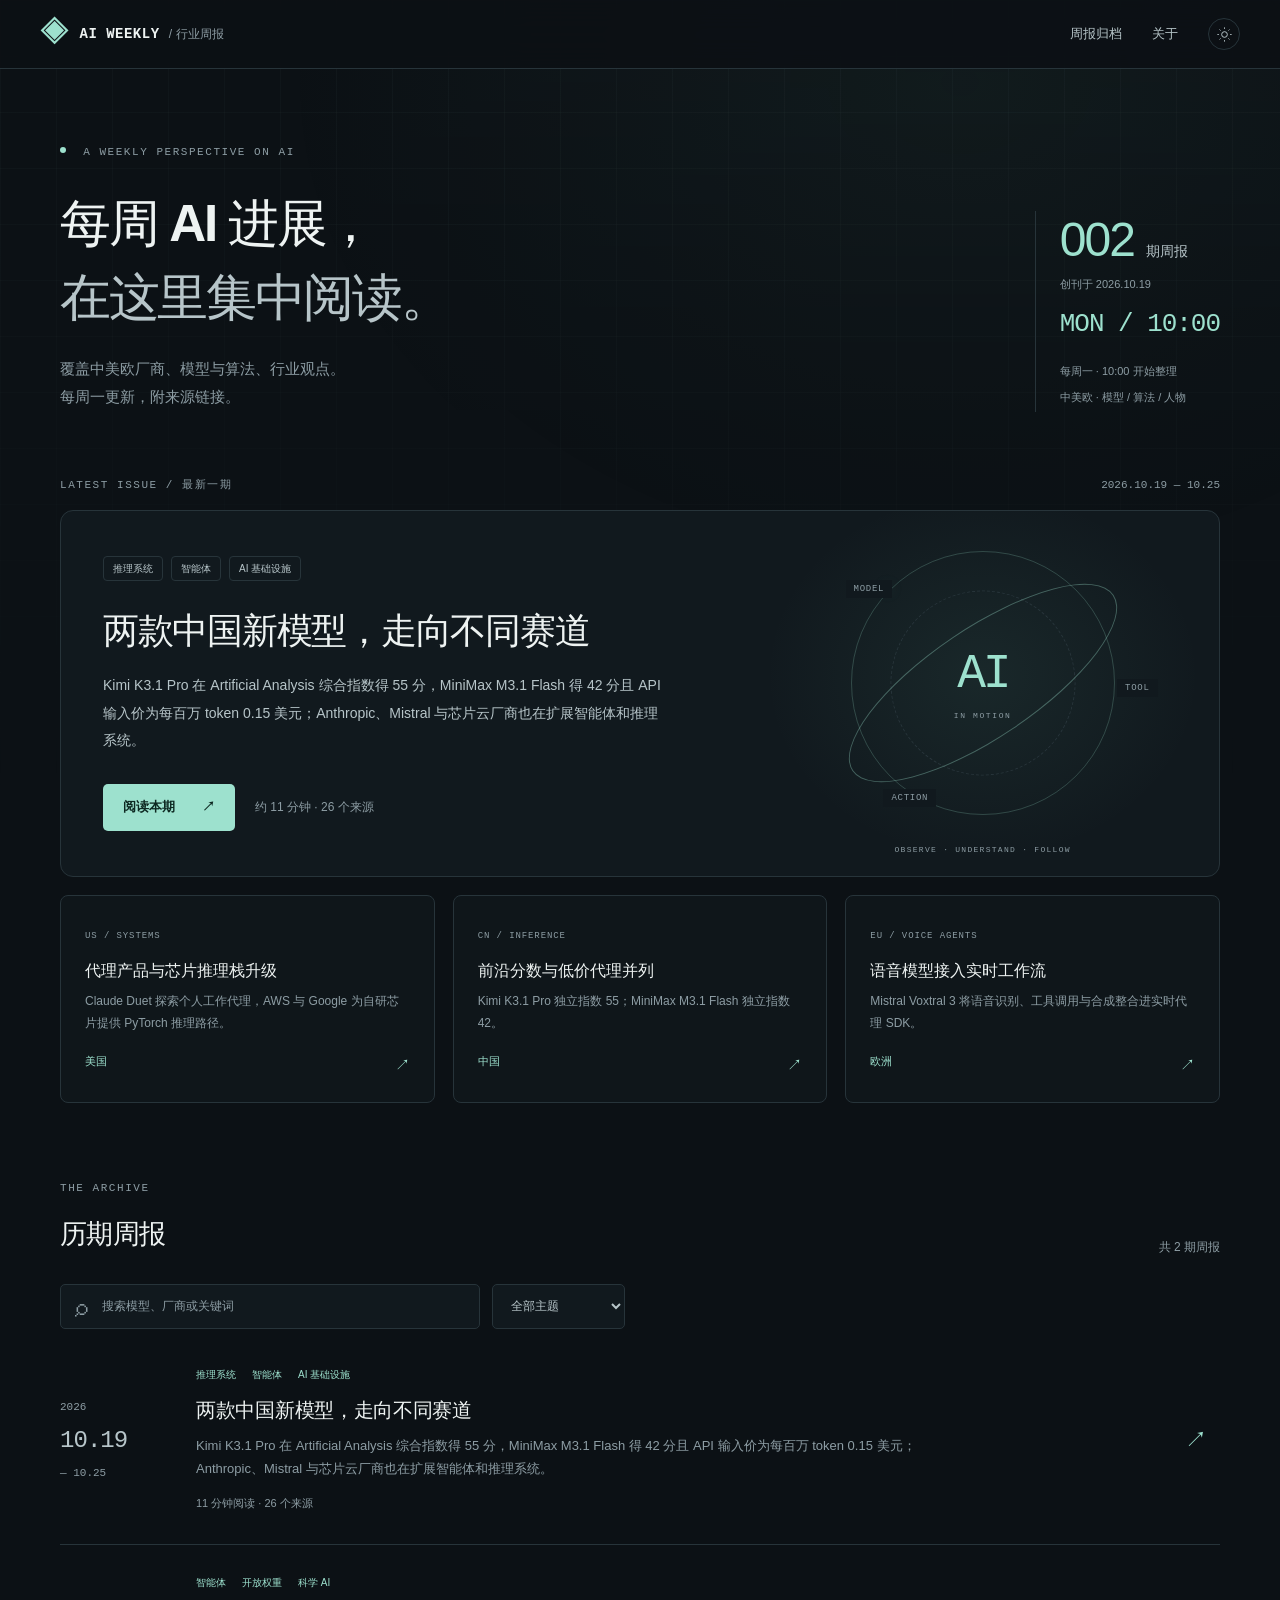
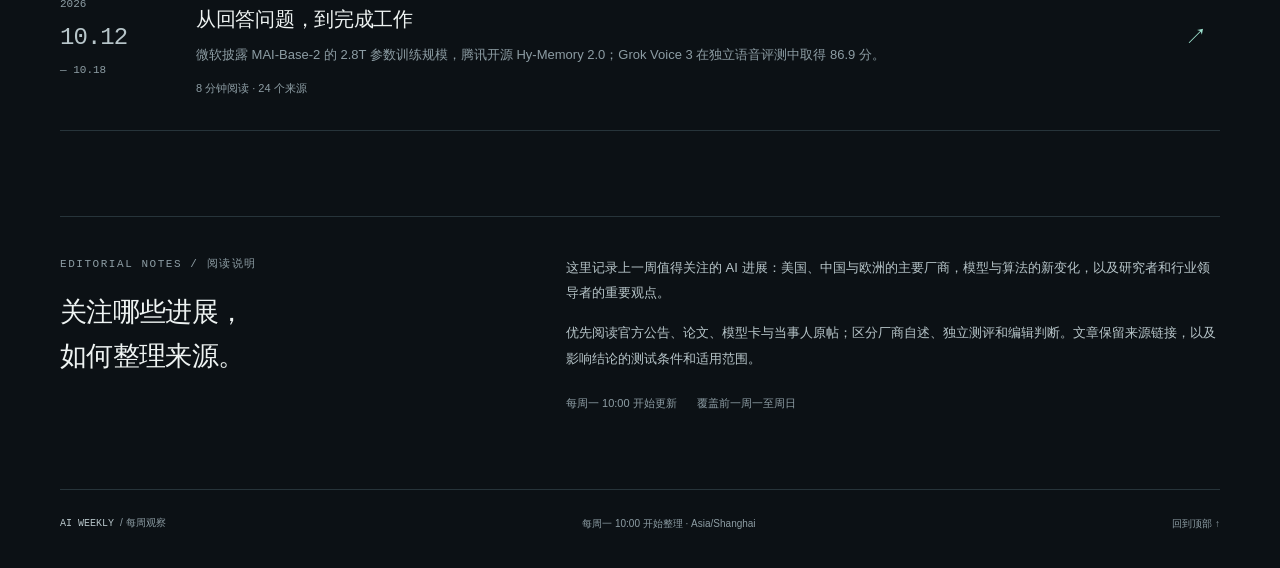
==== commit 1e61caa0: "Expand AI weekly issues with model benchmark evidence" ====
--- a/site/index.html
+++ b/site/index.html
@@ -1,6 +1,6 @@
 <!doctype html><html lang="zh-CN" data-theme="dark"><head><meta charset="utf-8"><meta name="viewport" content="width=device-width,initial-scale=1"><meta name="color-scheme" content="dark light"><meta name="description" content="每周关注 AI 的实际进展，记录模型、技术与重要观点。"><title>AI 行业周报 · AI WEEKLY</title><link rel="icon" href="assets/favicon.svg" type="image/svg+xml"><script src="assets/theme.js"></script><link rel="stylesheet" href="assets/style.css"><script src="assets/app.js" defer></script></head><body><a class="skip" href="#main">跳到正文</a><header class="site-header"><div class="header-inner">
     <a class="brand" href="index.html" aria-label="AI 周报首页"><span class="brand-symbol" aria-hidden="true">◈</span><span>AI WEEKLY<span class="brand-cn"> / 行业周报</span></span></a>
     <nav aria-label="主导航"><a href="index.html#archive" aria-current="page">周报归档</a><a href="index.html#about">关于</a><button class="theme-toggle" aria-label="切换到浅色模式" title="切换明暗模式"><svg viewBox="0 0 24 24" aria-hidden="true"><circle cx="12" cy="12" r="4"/><path d="M12 2v2m0 16v2M2 12h2m16 0h2M5 5l1.4 1.4m11.2 11.2L19 19M5 19l1.4-1.4M17.6 6.4L19 5"/></svg></button></nav></div></header><div id="top"></div><main id="main"><section class="intro wrap"><div><p class="eyebrow"><span class="status-dot"></span> A WEEKLY PERSPECTIVE ON AI</p><h1>每周 AI 进展，<br><span>在这里集中阅读。</span></h1><p class="intro-copy">覆盖中美欧厂商、模型与算法、行业观点。<br>每周一更新，附来源链接。</p></div><div class="intro-note"><span class="journal-total"><strong>002</strong> 期周报</span><span>创刊于 2026.10.19</span><span class="mono">MON / 10:00</span><span>每周一 · 10:00 开始整理</span><span>中美欧 · 模型 / 算法 / 人物</span></div></section>
-    <section class="wrap" aria-labelledby="latest-title"><div class="section-label"><span class="eyebrow">LATEST ISSUE / 最新一期</span><span class="mono">2026.10.19 — 10.25</span></div><div class="feature"><div class="feature-copy"><div class="tag-row"><span>推理系统</span><span>智能体</span><span>AI 基础设施</span></div><h2 id="latest-title">模型之外，系统也在进化</h2><p>DeepSeek 开源生产级推理框架，ARC Prize 测得 V4.1 Flash 1017 在 ARC-AGI-2 得分 78.1%；Meta、Google 与 SGLang 的工程更新显示，缓存、编排和部署正成为模型能力的一部分。</p><div class="feature-actions"><a class="button" href="issues/2026-10-25.html">阅读本期 <span>↗</span></a><span class="muted">约 7 分钟 · 17 个来源</span></div></div><div class="feature-art" aria-hidden="true"><div class="orbital orbital-1"></div><div class="orbital orbital-2"></div><div class="orbital orbital-3"></div><div class="orb-core">AI<span>IN MOTION</span></div><span class="orbit-label label-model">MODEL</span><span class="orbit-label label-tool">TOOL</span><span class="orbit-label label-action">ACTION</span><span class="art-footnote">OBSERVE · UNDERSTAND · FOLLOW</span></div></div><div class="region-grid"><a class="region" href="issues/2026-10-25.html#section-3"><span class="eyebrow">US / SYSTEMS</span><h3>从模型延伸到推理与部署</h3><p>OpenAI 扩大云分发，Meta 分享轻量编排架构，NVIDIA 推出开放模型与 AI 工厂方案。</p><span class="region-bottom">美国<span aria-hidden="true">↗</span></span></a><a class="region" href="issues/2026-10-25.html#section-4"><span class="eyebrow">CN / INFERENCE</span><h3>开源推理栈，评测能力上升</h3><p>DeepSeek 开源 DeepInfer；ARC Prize 报告 ARC-AGI-2 得分 78.1%。</p><span class="region-bottom">中国<span aria-hidden="true">↗</span></span></a><a class="region" href="issues/2026-10-25.html#section-5"><span class="eyebrow">EU / INFRASTRUCTURE</span><h3>主权算力与产业部署</h3><p>NVIDIA 在柏林 GTC 介绍面向欧洲产业的开放模型组合与模块化 AI 工厂。</p><span class="region-bottom">欧洲<span aria-hidden="true">↗</span></span></a></div></section>
-    <section class="archive-section wrap" id="archive" aria-labelledby="archive-title"><div class="archive-header"><div><p class="eyebrow">THE ARCHIVE</p><h2 id="archive-title">历期周报</h2></div><span class="archive-count" id="archive-count" aria-live="polite">共 2 期周报</span></div><div class="archive-tools"><label class="search"><span aria-hidden="true">⌕</span><input id="search" type="search" placeholder="搜索模型、厂商或关键词" aria-label="搜索周报"></label><label class="topic-filter"><span class="sr-only">按主题筛选</span><select id="topic"><option value="">全部主题</option><option>AI 基础设施</option><option>开放权重</option><option>推理系统</option><option>智能体</option><option>科学 AI</option></select></label></div><div id="archive-list"><a class="archive-card" href="issues/2026-10-25.html" data-search="模型之外，系统也在进化 推理栈、智能体编排与算力部署的新进展 DeepSeek 开源生产级推理框架，ARC Prize 测得 V4.1 Flash 1017 在 ARC-AGI-2 得分 78.1%；Meta、Google 与 SGLang 的工程更新显示，缓存、编排和部署正成为模型能力的一部分。 **观察区间：2026 年 10 月 19–25 日｜上海时间** 本周值得关注的变化，既在模型本身，也在它们背后的推理系统：DeepSeek 开源生产级推理框架，Google 推进 TPU 原生 PyTorch 服务，Meta 分享更轻量的智能体编排方式。独立评测显示 DeepSeek Flash 在 ARC-AGI-2 上继续提升；欧洲相关消息则集中在 AI 工厂和产业部署。 # 一周速览 | 地区 | 关键进展 | 看点 | | --- | --- | --- | | 美国 | OpenAI 接入 Google Cloud；Meta 分享“薄编排器”架构；NVIDIA 在柏林发布开放模型与 AI 工厂方案 | 模型竞争延伸到云平台、智能体系统和算力基础设施 | | 中国 | DeepSeek 开源 DeepInfer 推理框架；ARC Prize 测得 V4.1 Flash 1017 在 ARC-AGI-2 得分 78.1% | 推理工程与模型能力同步迭代；政府 IT 使用边界出现新规 | | 欧洲 | NVIDIA 在 GTC Berlin 发布面向本地产业的开放模型与模块化 AI 工厂方案 | 美国厂商面向欧洲推出本地算力与产业部署方案 | # 厂商进展 ## 美国 - **OpenAI｜模型与 Codex 工作流进入 Google Cloud（10 月 21 日）**：OpenAI 前沿模型和 Codex 智能体工作流开始进入 Google Cloud Model Garden，先向部分企业客户开放预览。企业可通过 Google Cloud Marketplace 使用这些服务。此举扩展了 OpenAI 模型的云分发渠道；公告同时说明微软仍是 OpenAI 的主要云合作伙伴。([OpenAI 公告](https://openai.com/index/openai-models-google-cloud/)) - **OpenAI｜收购 Orchestra Bio（10 月 20 日）**：Orchestra Bio 提供协调生物制药研发流程的平台，OpenAI 计划将其与 Rosalind 等生命科学工具结合，协助团队管理药物研发项目。此次收购着重整合研发工作流与团队协作工具。([OpenAI 公告](https://openai.com/index/openai-to-acquire-orchestra-bio/)) - **Meta｜“薄编排器”智能体架构（10 月 19 日）**：Meta 分享一种把职责拆开的生产系统设计：中央编排器负责步骤调度和可靠性检查，专业智能体处理领域推理。Meta 称，过去把过多职责交给大型模型会带来生产环境中的幻觉；固定规则的轻量编排器更容易控制。其内部案例中，新栏目准备时间从人工的 3–4 天缩短到 1 小时以内，约三分之二的变更无需大量人工修改。上述数据来自 Meta 内部案例，独立评估仍待补充。([Meta Engineering](https://engineering.fb.com/2026/10/19/ml-applications/thin-orchestrator-ai-agent-architecture/)) - **NVIDIA｜Nemotron、Cosmos 等开放模型在欧洲产业中的布局（10 月 21 日）**：NVIDIA 在 GTC Berlin 介绍 Nemotron 3.5 Super VL、Bolt、Retriever，结构化业务数据模型 Kumo、世界模型 Cosmos 3.5，以及自动驾驶、生命科学和量子计算相关模型。公司将其定位为可供企业部署和定制的开放模型组合；具体能力仍应按各模型卡与独立评测分别判断。([NVIDIA 模型组合说明](https://blogs.nvidia.com/blog/open-models-europe-industry/)) - **NVIDIA｜模块化 AI 工厂 DSX POD（10 月 21 日）**：在柏林公布的参考设计把 Vera Rubin AI 工厂整合进模块化机房，由合作伙伴提供组件。NVIDIA 称，在场地已准备好的条件下，部署周期可由约 6 个月缩短至最快 14 天，预计 2027 年初可用。上述时限为厂商目标，实际交付表现仍待验证。([NVIDIA 公告](https://nvidianews.nvidia.com/news/nvidia-introduces-dsx-pod-ai-factories-to-accelerate-europes-infrastructure-deployment/)) ## 中国 - **DeepSeek｜开源 DeepInfer 推理框架与 deepseek-recipe（10 月 20 日）**：DeepSeek 表示，DeepInfer 正在为 V4.1 Flash 提供高吞吐、低延迟服务，并公开其生产推理组件。官方帖提及高性能算子、分布式推理、推测解码、SWA Bounded Replay 和结构化输出；同时开源负责 token 编解码的 deepseek-recipe。开源推理栈让部署方有机会检查和优化服务实现，但实际成本、能耗和延迟仍取决于硬件与配置。([DeepSeek 官方公告](https://x.com/deepseek_ai/status/2112476496283775135)，[组件说明](https://x.com/deepseek_ai/status/2112476501065286085)) - **DeepSeek｜V4.1 Flash 1017 的 ARC-AGI 测试成绩（10 月 23 日）**：ARC Prize 公布的验证结果为 ARC-AGI-2 78.1%，每题成本 0.16 美元；ARC-AGI-1 为 94.5%，每题 0.06 美元。ARC Prize 还列出 Flash 系列在 ARC-AGI-2 上从 V4 Flash 0731 的 61.4%，升至 V4.1 Flash 的 72.9%，再到 1017 版的 78.1%。分数与成本均对应 ARC Prize 的这组任务和评测设置。([ARC Prize 原帖](https://x.com/arcprize/status/2113318031954764273)) - **政策｜中国商务部回应美国联邦机构移除 DeepSeek（10 月 20 日）**：美国联邦公报刊载针对联邦民事行政部门 IT 系统的移除要求，覆盖 DeepSeek 服务及使用相关实现的第三方产品。适用范围为联邦民事行政部门的系统采购与使用。中国商务部表示强烈不满和反对，称中国企业提供安全可靠服务并遵守当地法律。([美国《联邦公报》](https://www.govinfo.gov/content/pkg/FR-2026-10-20/html/2026-21447.htm)，[中国商务部答问](https://www.mofcom.gov.cn/xwfb/xwfyrth/art/2026/art_2f92a22be4324ec6bc566e4ccdb77436.html)) - **政策｜推动 AI 与制造业、商贸流通融合（10 月 19 日）**：中国九部门发布相关意见，提出推动人工智能用于产品设计、生产、营销、供应链及智能商品，发展工业大模型、边缘智能与柔性制造。这些措施提出了产业应用方向，规模化落地情况仍需后续观察。([北京市科委转载的政策全文](https://kw.beijing.gov.cn/xwdt/kcyx/xwdtshgg/202610/t20261019_4909345.html)) ## 欧洲 - **欧洲｜本地算力与产业部署**：美国厂商 NVIDIA 在柏林展示面向欧洲产业的开放模型组合与模块化 AI 工厂参考设计，重点是本地部署和基础设施建设。本期收录的欧洲动态集中在这些部署方案，欧洲本土模型的能力变化还需另行评估。([NVIDIA GTC Berlin 模型公告](https://blogs.nvidia.com/blog/open-models-europe-industry/)，[DSX POD 公告](https://nvidianews.nvidia.com/news/nvidia-introduces-dsx-pod-ai-factories-to-accelerate-europes-infrastructure-deployment/)) # 技术与能力进化 - **推理栈成为模型竞争的一部分**：DeepSeek 把生产服务框架与 token 编解码组件开放出来；Google 则宣布 vLLM、SGLang 可通过 TorchTPU 原生 PyTorch 后端使用 TPU。Google 提到 KV 缓存（复用已计算的注意力键和值）、推测解码、长上下文、预填充与解码分离，以及低精度量化等支持，并引用 SemiAnalysis InferenceX 与合作方部署数据。相关性能结论适用于公告引用的模型、硬件与测试设置。([Google 开发者公告](https://developers.googleblog.com/en/announcing-new-vllm-and-sglang-inference-engines-on-tpu/)) - **统一管理混合模型的缓存与状态**：SGLang 提出 Unified Memory 层，把注意力模型的 KV cache 与循环模型状态纳入统一内存管理。项目团队在 RTX 5090、Qwen3.5-4B 的缓存压力测试中报告，可保留的前缀数从 10 个增至 19 个；重复查询完成时间从 4.105 秒降至 2.548 秒。这是项目方给出的特定实验结果，显示服务系统需要同时管理不同类型的模型状态。([SGLang 技术说明](https://www.sglang.io/blog/unified-memory)) - **交互式多模态服务从“轮次”走向全双工**：SGLang 的 Omni Interactive Runtime 旨在统一承载原生全双工模型（允许输入与输出同时进行）、轮次式模型和级联模型，让语音或多模态交互不用为每种模型重建服务基础设施。其设计也留下一个开放问题：交互能力应由模型学习多少、由运行时编排多少。([SGLang 说明](https://www.sglang.io/blog/omni-interactive-runtime)) - **编排器变薄，专业智能体变专**：Meta 的经验是把流程控制、重试与一致性检查放在确定性组件中，避免让一个大模型同时承担调度和领域推理。这类分工把可靠性问题从“再加提示词”转到更容易观察和测试的系统设计上；是否适合某个产品，仍要看任务的容错和验证机制。 - **开放模型与工厂化交付并行**：NVIDIA 在同一场 GTC Berlin 既发布模型组合，也提出预制化 AI 工厂。行业竞赛因此不只看模型分数，还看企业能否获得算力、把模型部署在本地，并承担持续推理成本。其部署时限和效率数字仍是 NVIDIA 的目标或估算。 # 重要论断与我的判断 &gt; [!CALLOUT] 💡 &gt; &gt; **编辑观察：AI 的实际表现越来越依赖模型与推理引擎、缓存、编排器及算力设施的配合。** - **Sam Altman｜安全工作必须跟上能力变化**：Altman 在 X 上欢迎 Aleksander Madry 回到 OpenAI，称面对超级智能时，安全与安保挑战很大，Madry 的经验适合承担这项工作。他表达了对安全挑战的判断，帖子未给出风险的量化估计。([Altman 原帖](https://x.com/sama/status/2112652656602923366)) - **Demis Hassabis｜把 AGI 时间窗口收窄到 2–3 年**：在《华尔街日报》专访中，Hassabis 将此前 3–5 年的预测更新为 2–3 年，并称目前系统很强，但未来一两年的系统会更强。这是 Hassabis 的个人预测。他同时谈到 AI 在科学、医学中的潜力，以及安全地将 AGI 带入社会的目标。([WSJ 专访视频及文字稿](https://finance.yahoo.com/video/demis-hassabis-makes-toughest-decisions-093000164.html)，[时间窗口报道](https://www.tomsguide.com/ai/googles-ai-chief-says-human-level-ai-could-arrive-by-2028-and-were-not-ready)) - **我的判断**：本周最实在的进展，是模型服务工程公开化、基准分数继续提升，以及多智能体系统开始把协调责任交给更可控的运行时。AGI 时间表依旧是观点；Meta、Google、SGLang 与 NVIDIA 给出的效率数据也各有特定条件。后续应继续看独立复现、真实任务完成率、单位任务成本和部署可靠性。 # 延伸阅读 - [DeepSeek：DeepInfer 开源公告](https://x.com/deepseek_ai/status/2112476496283775135) - [ARC Prize：DeepSeek V4.1 Flash 1017 基准成绩](https://x.com/arcprize/status/2113318031954764273) - [Meta Engineering：薄编排器智能体架构](https://engineering.fb.com/2026/10/19/ml-applications/thin-orchestrator-ai-agent-architecture/) - [Google：vLLM 与 SGLang 在 TPU 上的 PyTorch 推理](https://developers.googleblog.com/en/announcing-new-vllm-and-sglang-inference-engines-on-tpu/) - [OpenAI：模型与 Codex 工作流进入 Google Cloud](https://openai.com/index/openai-models-google-cloud/) - [中国商务部：回应美国对 DeepSeek 的联邦系统移除要求](https://www.mofcom.gov.cn/xwfb/xwfyrth/art/2026/art_2f92a22be4324ec6bc566e4ccdb77436.html) - [NVIDIA：GTC Berlin 开放模型组合](https://blogs.nvidia.com/blog/open-models-europe-industry/) - [SGLang：Unified Memory](https://www.sglang.io/blog/unified-memory) **来源说明**：本期已检索并阅读厂商公告、项目技术说明、政策文件、ARC Prize 独立基准帖及负责人公开发言。正文将厂商披露的性能和部署目标标作厂商自述；基准成绩注明测试范围；观点与编辑判断分开呈现。相关 X 原帖链接已附在 DeepSeek、ARC Prize 和 Sam Altman 条目中。 推理系统 智能体 AI 基础设施" data-tags="[&quot;推理系统&quot;, &quot;智能体&quot;, &quot;AI 基础设施&quot;]"><div class="archive-date"><span>2026</span><strong>10.19</strong><span>— 10.25</span></div><div class="archive-content"><div class="tag-row"><span>推理系统</span><span>智能体</span><span>AI 基础设施</span></div><h3>模型之外，系统也在进化</h3><p>DeepSeek 开源生产级推理框架，ARC Prize 测得 V4.1 Flash 1017 在 ARC-AGI-2 得分 78.1%；Meta、Google 与 SGLang 的工程更新显示，缓存、编排和部署正成为模型能力的一部分。</p><span class="archive-meta">7 分钟阅读 · 17 个来源</span></div><span class="archive-arrow" aria-hidden="true">↗</span></a><a class="archive-card" href="issues/2026-10-18.html" data-search="从回答问题，到完成工作 智能体走向长程任务，开放权重继续推进 Meta 与 Google 更新前沿模型，DeepSeek 优化编程智能体，Mistral 走向科学计算。多步任务能否做完、成本能否下降，是这些更新共同关注的问题。 **观察区间：2026 年 10 月 12–18 日｜上海时间** 本周，多家厂商把重点放在了多步任务上：让模型记住目标、调用工具，并以较低成本完成工作。美国厂商集中发布模型，中国的模型迭代与技术出海规则同步推进，欧洲则在科学计算与专业预测上有了新动作。 # 一周速览 | 地区 | 关键进展 | 看点 | | --- | --- | --- | | 美国 | Meta 发布 Muse Wonder 与 Muse Spark Open；Google 推出 Gemini 4 Argon | 智能体、开放权重与长程任务能力成为竞争焦点 | | 中国 | DeepSeek 更新 V4.1 Flash 1017；商务部、科技部就 AI 等技术出口目录征求意见 | 模型服务继续迭代，技术“开放调用”与“受控转移”开始分层 | | 欧洲 | Mistral 发布 Timestral；与 CERN 合作研发物理模型 Flare | 从通用聊天模型扩展到行业预测与科学发现 | # 厂商进展 ## 美国 - **Meta｜Muse Wonder / Wonder Full 与 Muse Spark Open（10 月 12、16 日）**：Muse Wonder 面向个人与专业智能体，强调记忆和目标追踪。随后发布的开放权重模型 Muse Spark Open，总参数为 816B、活跃参数为 42B，上下文长度为 1M token。据 Meta 介绍，它支持多步推理和复杂软件工程，可在两台 Apple M5 Ultra Mac Studio 上运行，兼容多种推理框架。这些能力描述及“最强美国开放权重模型”的定位均来自 Meta，尚待独立验证。([Muse Wonder](https://research.meta.ai/blog/muse-wonder)，[Meta 的 X 公告](https://x.com/AIatMeta/status/2110779754274292212)，[运行与框架说明](https://x.com/AIatMeta/status/2110779756828557356)) - **Google｜Gemini 4 Argon（10 月 13 日）**：已向全球开发者、企业及 Gemini 用户开放。Google 强调其多步工作能力，应用涉及软件工程、金融、法律、网络安全与科学任务，并在自家 Vals Index 评测中报告多个专业领域第一的成绩。这是厂商公布的结果，仍需独立验证。([Google 发布说明](https://blog.google/innovation-and-ai/models-and-research/gemini-models/introducing-gemini-4-argon/)，[模型卡](https://deepmind.google/models/model-cards/gemini-4-argon/)) - **Anthropic｜公共利益基金（10 月 18 日）**：宣布设立 Public Benefit Fund，以公司股份支持非营利组织、向特定人群直接拨款，并资助 AI 对劳动力市场影响的研究。Anthropic 表示，基金份额将随公司增长而增加；考虑到 AI 的进展速度，公共利益投入可能需要超过既有的慈善承诺。([Anthropic 公告](https://www.anthropic.com/news/public-benefit-fund)，[X 公告](https://x.com/AnthropicAI/status/2111881963657412903)) ## 中国 - **DeepSeek｜V4.1 Flash 1017（10 月 17 日）**：新版本已上线网页、App 与 API。DeepSeek 称其基准成绩更好、完成任务更快、输出更短，并针对编程智能体 Harness 等做了优化。公告未披露新架构细节或可独立复现的数字。([DeepSeek 更新说明](https://api-docs.deepseek.com/news/news261017/)，[官方 X 公告](https://x.com/deepseek_ai/status/2111375640717033777)) - **独立榜单信号**：Arena.ai 在 X 公布，V4.1 Flash 1017 Max 在其 Code Arena WebDev 榜单的开放模型中排名第一，价格约为 Kimi K3 Max 的十分之一。该排名衡量的是网页开发任务表现。([Arena.ai 榜单帖](https://x.com/arena/status/2111894091168682086)) - **政策｜拟调整技术出口目录（10 月 16 日）**：商务部、科技部就新增人工智能、生物医药、光伏等 40 项技术公开征求意见，并对相关技术出口实行临时登记管理。拟调整范围包括 AI 大模型、智能体、算力集群和信息处理等技术。目录仍在征求意见，临时登记已施行，最终目录尚未确定。([商务部公告](https://www.mofcom.gov.cn/zfxxgk/gkml/art/2026/art_ccd0391072a94c809ae7e820abe2536b.html)，[答记者问](https://www.mofcom.gov.cn/zwgk/zcjd/art/2026/art_b11d5c1e9374421e93e85dc87eba6e38.html)) - 在本期检索到的中国头部厂商一手消息中，DeepSeek 的新版本信息最为明确。Qwen、Kimi 等此前发布的版本未计入本周。 ## 欧洲 - **Mistral｜Timestral（10 月 15 日）**：推出参数规模为 500 万至 2.09 亿的时间序列基础模型，面向零样本概率预测，支持多变量输入、未来协变量和长上下文。据 Mistral 介绍，模型可在 CPU 上运行，最大版本在 GIFT-Eval、TIME、fev-bench 三项公开基准中居首；这些成绩由厂商报告。这一产品采用了小参数、专业任务的基础模型路线。([Mistral 技术说明](https://mistral.ai/news/timestral/)) - **Mistral × CERN｜Flare（10 月 15 日）**：双方建立长期合作，研发高能物理基础模型，未来可能扩展到其他科学领域。首批模型计划于 10 月 27 日公开，整体预算和研发时间表尚未公布。([Reuters 报道](https://www.reuters.com/science/cern-mistral-partner-build-ai-foundation-models-physics-2026-10-15/)) # 技术与能力进化 - **从对话转向执行**：Meta 加强记忆和目标追踪，Google 强调复杂多步任务，DeepSeek 优化 Harness。它们共同关注的问题是：模型能否配合工具，连续完成一项工作的多个步骤？ - **多智能体长程任务**：Google DeepMind 称，4 个 Gemini 4 Argon 智能体在 Minecraft 沙盒中从零开始协作，27 小时内编写 2,783 个程序并通关；它们通过文本交流、共享笔记和调试推进任务。这是厂商披露的沙盒演示，其表现能否迁移到真实工作，仍需验证。([DeepMind X 公告](https://x.com/GoogleDeepMind/status/2111127991401247033)) - **智能体编码给工程系统带来新压力**：Anthropic 称，日合并代码变更量从 5 月约 2,500 项增至 9 月逾 30,000 项，为人类开发者设计的内部代码管理系统因此遇到瓶颈。代码产出增长，也增加了版本控制、审查和部署的工作量。([Anthropic 工程帖](https://x.com/AnthropicAI/status/2110047081414987957)) - **“更大”之外的效率路线**：Timestral 用小参数模型做通用时间序列预测，DeepSeek 则强调更快完成任务和更短的输出。延迟、成本、上下文管理和实际工作完成率，正在成为更受重视的比较指标。 - **专用模型进入基础设施**：Mistral 与 CERN 的合作把模型训练放进高能物理科研环境。除了回答知识问题，科学 AI 还需要进入实际研究流程，并接受严格验证。 - **架构层面的本周判断**：本周收录的进展主要集中在智能体、工具链和专业模型。现有材料支持产品与应用能力的提升，底层架构是否取得突破仍需论文和实验依据。 # 重要论断与我的判断 &gt; [!CALLOUT] 💡 &gt; &gt; **编辑观察：AI 厂商越来越重视模型完成整项工作的能力。** - **Dario Amodei / Anthropic**：基金公告为 AI 对劳动力的影响安排了资金支持：用股权收益资助公共利益项目，尝试以未来的商业收益应对社会变化。([公告](https://www.anthropic.com/news/public-benefit-fund)) - **可解释性与对齐**：曾参与 OpenAI 早期机制可解释性研究的 Nick Cammarata 分享了神经元可解释性研究，认为理解模型内部机制可能是解决对齐的关键。Sam Altman 转发并表达支持。这场讨论再次提出一个安全研究问题：我们是否知道模型在做什么？具体研究结论仍需结合论文和独立复核判断。([Nick 原帖](https://x.com/nickcammarata/status/2110757819427574056)，[Altman 转发](https://x.com/sama/status/2111130577789493706)) - **行业领袖的治理分歧**：Reuters 本周梳理称，Amodei、Sam Altman 与 Elon Musk 倾向讨论协调放慢 AI 开发；Meta CEO Mark Zuckerberg 更偏向市场驱动的防护，Nvidia CEO Jensen Huang 则反对新增监管。分歧集中在谁来决定发展速度、如何约束，以及由谁负责。([Reuters 综述](https://www.investing.com/news/stock-market-news/factboxtech-leaders-governments-split-over-ai-doom-fears-4949457)) - **我的判断**：短期最值得追踪的，是智能体能否可靠完成多步工作，以及专业模型能否以较低成本进入业务。这些进展与通用智能、基础架构突破之间的关系，仍需更多研究验证。 # 延伸阅读 - [Meta：Muse Wonder 技术介绍](https://research.meta.ai/blog/muse-wonder) - [Google：Gemini 4 Argon 发布与模型卡](https://blog.google/innovation-and-ai/models-and-research/gemini-models/introducing-gemini-4-argon/) - [DeepSeek：V4.1 Flash 更新](https://api-docs.deepseek.com/news/news261017/) - [中国商务部：技术目录征求意见](https://www.mofcom.gov.cn/zfxxgk/gkml/art/2026/art_ccd0391072a94c809ae7e820abe2536b.html) - [Mistral：Timestral](https://mistral.ai/news/timestral/) - [Reuters：CERN 与 Mistral 合作研发物理模型](https://www.reuters.com/science/cern-mistral-partner-build-ai-foundation-models-physics-2026-10-15/) - [Anthropic：公共利益基金](https://www.anthropic.com/news/public-benefit-fund) - [Reuters：AI 治理立场分歧](https://www.investing.com/news/stock-market-news/factboxtech-leaders-governments-split-over-ai-doom-fears-4949457) **来源说明**：本期已检索 10 月 12–18 日的相关官方 X 账号与研究者帖子，原帖链接附在对应条目后。文中区分公司自述、独立榜单与研究者观点。 智能体 开放权重 科学 AI" data-tags="[&quot;智能体&quot;, &quot;开放权重&quot;, &quot;科学 AI&quot;]"><div class="archive-date"><span>2026</span><strong>10.12</strong><span>— 10.18</span></div><div class="archive-content"><div class="tag-row"><span>智能体</span><span>开放权重</span><span>科学 AI</span></div><h3>从回答问题，到完成工作</h3><p>Meta 与 Google 更新前沿模型，DeepSeek 优化编程智能体，Mistral 走向科学计算。多步任务能否做完、成本能否下降，是这些更新共同关注的问题。</p><span class="archive-meta">6 分钟阅读 · 19 个来源</span></div><span class="archive-arrow" aria-hidden="true">↗</span></a></div><div id="empty-state" hidden><h3>没有找到相关周报</h3><p>试试其他关键词，或清除筛选。</p><button class="button secondary" id="clear-search">清除筛选</button></div></section>
+    <section class="wrap" aria-labelledby="latest-title"><div class="section-label"><span class="eyebrow">LATEST ISSUE / 最新一期</span><span class="mono">2026.10.19 — 10.25</span></div><div class="feature"><div class="feature-copy"><div class="tag-row"><span>推理系统</span><span>智能体</span><span>AI 基础设施</span></div><h2 id="latest-title">两款中国新模型，走向不同赛道</h2><p>Kimi K3.1 Pro 在 Artificial Analysis 综合指数得 55 分，MiniMax M3.1 Flash 得 42 分且 API 输入价为每百万 token 0.15 美元；Anthropic、Mistral 与芯片云厂商也在扩展智能体和推理系统。</p><div class="feature-actions"><a class="button" href="issues/2026-10-25.html">阅读本期 <span>↗</span></a><span class="muted">约 11 分钟 · 26 个来源</span></div></div><div class="feature-art" aria-hidden="true"><div class="orbital orbital-1"></div><div class="orbital orbital-2"></div><div class="orbital orbital-3"></div><div class="orb-core">AI<span>IN MOTION</span></div><span class="orbit-label label-model">MODEL</span><span class="orbit-label label-tool">TOOL</span><span class="orbit-label label-action">ACTION</span><span class="art-footnote">OBSERVE · UNDERSTAND · FOLLOW</span></div></div><div class="region-grid"><a class="region" href="issues/2026-10-25.html#section-3"><span class="eyebrow">US / SYSTEMS</span><h3>代理产品与芯片推理栈升级</h3><p>Claude Duet 探索个人工作代理，AWS 与 Google 为自研芯片提供 PyTorch 推理路径。</p><span class="region-bottom">美国<span aria-hidden="true">↗</span></span></a><a class="region" href="issues/2026-10-25.html#section-4"><span class="eyebrow">CN / INFERENCE</span><h3>前沿分数与低价代理并列</h3><p>Kimi K3.1 Pro 独立指数 55；MiniMax M3.1 Flash 独立指数 42。</p><span class="region-bottom">中国<span aria-hidden="true">↗</span></span></a><a class="region" href="issues/2026-10-25.html#section-5"><span class="eyebrow">EU / VOICE AGENTS</span><h3>语音模型接入实时工作流</h3><p>Mistral Voxtral 3 将语音识别、工具调用与合成整合进实时代理 SDK。</p><span class="region-bottom">欧洲<span aria-hidden="true">↗</span></span></a></div></section>
+    <section class="archive-section wrap" id="archive" aria-labelledby="archive-title"><div class="archive-header"><div><p class="eyebrow">THE ARCHIVE</p><h2 id="archive-title">历期周报</h2></div><span class="archive-count" id="archive-count" aria-live="polite">共 2 期周报</span></div><div class="archive-tools"><label class="search"><span aria-hidden="true">⌕</span><input id="search" type="search" placeholder="搜索模型、厂商或关键词" aria-label="搜索周报"></label><label class="topic-filter"><span class="sr-only">按主题筛选</span><select id="topic"><option value="">全部主题</option><option>AI 基础设施</option><option>开放权重</option><option>推理系统</option><option>智能体</option><option>科学 AI</option></select></label></div><div id="archive-list"><a class="archive-card" href="issues/2026-10-25.html" data-search="两款中国新模型，走向不同赛道 Kimi 冲击前沿综合能力，MiniMax 主打低成本代理；语音与推理系统同步升级 Kimi K3.1 Pro 在 Artificial Analysis 综合指数得 55 分，MiniMax M3.1 Flash 得 42 分且 API 输入价为每百万 token 0.15 美元；Anthropic、Mistral 与芯片云厂商也在扩展智能体和推理系统。 **观察区间：2026 年 10 月 19–25 日｜上海时间** 这周最该留意的是几家模型厂商直接交出了新版本：Moonshot 发布 Kimi K3.1 Pro，Artificial Analysis 给出 55 分；MiniMax 推出 M3.1 Flash，独立指数从前代的 29 升至 42。美国厂商同步推进智能体和推理基础设施；欧洲的 Mistral 发布了面向实时语音代理的 Voxtral 3。以下把厂商自测与独立评测分开列出，避免只看单一榜单。 # 一周速览 | 地区 | 关键进展 | 看点 | | --- | --- | --- | | 美国 | Anthropic 推出 Claude Duet；AWS、Google 开放芯片 PyTorch 后端；NVIDIA 扩展本地模型 | 智能体体验与模型运行基础设施一起演进 | | 中国 | Kimi K3.1 Pro：独立指数 55；MiniMax M3.1 Flash：独立指数 42；DeepSeek 开源 DeepInfer | 前沿模型、低成本智能体与开放推理工程并进 | | 欧洲 | Mistral 发布 Voxtral 3 语音模型与智能体 SDK | 把听、推理、调用工具和说整合进实时语音流程 | # 厂商进展 ## 美国 - **Anthropic｜Claude Duet 研究预览（10 月 21 日）**：一个运行在独立虚拟机中的个人代理，可读取连接的应用，早晨汇总待办、邮件与日程，并在出现需要处理的事项时提醒用户。它在发送消息、付款或删除内容前会请求确认。Duet 使用 Claude Opus 5.5，属于产品和代理工作流更新，不是新基础模型；目前仍是候补名单研究预览。([Anthropic 产品说明](https://claude.com/resources/articles/claude-duet)) - **NVIDIA｜Nemotron 3.5 与本地代理模型（10 月 15、23 日）**：Super VL 是 120B 模型，官方公布 120B 总参数、12B 激活参数，定位于视觉与长期运行的代理；Bolt 74B-A9B 面向 24GB 显存设备，Bolt E4B 面向约 4GB 本地语音代理。NVIDIA 宣称 Super VL 在同级任务上最高快 5 倍，属于厂商口径；这组发布体现的是从数据中心视觉代理到本地语音代理的部署跨度。([NVIDIA 发布说明](https://blogs.nvidia.com/blog/nemotron-3-5-super-vl/)) - **OpenAI｜模型与 Codex 工作流进入 Google Cloud（10 月 21 日）**：OpenAI 前沿模型和 Codex 智能体工作流开始进入 Google Cloud Model Garden，先向部分企业客户开放预览。企业可通过 Google Cloud Marketplace 使用这些服务。此举扩展了 OpenAI 模型的云分发渠道；公告同时说明微软仍是 OpenAI 的主要云合作伙伴。([OpenAI 公告](https://openai.com/index/openai-models-google-cloud/)) - **OpenAI｜收购 Orchestra Bio（10 月 20 日）**：Orchestra Bio 提供协调生物制药研发流程的平台，OpenAI 计划将其与 Rosalind 等生命科学工具结合，协助团队管理药物研发项目。此次收购着重整合研发工作流与团队协作工具。([OpenAI 公告](https://openai.com/index/openai-to-acquire-orchestra-bio/)) - **Meta｜“薄编排器”智能体架构（10 月 19 日）**：Meta 分享一种把职责拆开的生产系统设计：中央编排器负责步骤调度和可靠性检查，专业智能体处理领域推理。Meta 称，过去把过多职责交给大型模型会带来生产环境中的幻觉；固定规则的轻量编排器更容易控制。其内部案例中，新栏目准备时间从人工的 3–4 天缩短到 1 小时以内，约三分之二的变更无需大量人工修改。上述数据来自 Meta 内部案例，独立评估仍待补充。([Meta Engineering](https://engineering.fb.com/2026/10/19/ml-applications/thin-orchestrator-ai-agent-architecture/)) - **NVIDIA｜Nemotron、Cosmos 等开放模型在欧洲产业中的布局（10 月 21 日）**：NVIDIA 在 GTC Berlin 介绍 Nemotron 3.5 Super VL、Bolt、Retriever，结构化业务数据模型 Kumo、世界模型 Cosmos 3.5，以及自动驾驶、生命科学和量子计算相关模型。公司将其定位为可供企业部署和定制的开放模型组合；具体能力仍应按各模型卡与独立评测分别判断。([NVIDIA 模型组合说明](https://blogs.nvidia.com/blog/open-models-europe-industry/)) - **NVIDIA｜模块化 AI 工厂 DSX POD（10 月 21 日）**：在柏林公布的参考设计把 Vera Rubin AI 工厂整合进模块化机房，由合作伙伴提供组件。NVIDIA 称，在场地已准备好的条件下，部署周期可由约 6 个月缩短至最快 14 天，预计 2027 年初可用。上述时限为厂商目标，实际交付表现仍待验证。([NVIDIA 公告](https://nvidianews.nvidia.com/news/nvidia-introduces-dsx-pod-ai-factories-to-accelerate-europes-infrastructure-deployment/)) ## 中国 - **阿里 Qwen｜QwenGyre 论文修订（10 月 20 日）**：这是长程在线强化学习框架，不是新模型发布。它在模型执行环境任务时动态分配 GPU 生成轨迹或训练，并压缩分支轨迹中的重复路径。论文在 Qwen 3.8 2.4T、每条轨迹 700K token 的设置下，报告 NL2RepoBench 从 52.5% 提升至 58.5%（48 步），相对 Colocate 和 Async 最高分别提速 1.85 倍、1.78 倍。([arXiv 论文 v2](https://arxiv.org/abs/2609.33848)) - **月之暗面｜Kimi K3.1 Pro（10 月 23 日）**：这是 K3.1 系列首款模型。Moonshot 称其为 2.8T 总参数、104B 激活参数的混合专家模型（MoE，每个 token 只调用部分参数），上下文为 1M token。Artificial Analysis 综合指数得 55 分，在该机构 709 个模型中列入前 27；该指数 v4.3.2 汇总 10 项评测。模型已可通过 Kimi 产品和 API 使用，完整权重计划于 11 月 4 日发布。([Kimi 技术博客](https://www.kimi.ai/blog/kimi-k3-1-pro)，[Artificial Analysis 独立比较与方法](https://artificialanalysis.ai/models/comparisons/kimi-k3-1-pro-vs-gpt-6-1-sol)) | Kimi K3.1 Pro 评测 | 成绩 | 比较与归因 | | --- | --- | --- | | Artificial Analysis Intelligence Index | 55 | 独立评测的 10 项任务综合分 | | Artificial Analysis Terminal-Bench 4.0 | 67% | GPT-6.1 Sol Max 为 56%；该页面指标，采用其自身评测口径 | | Kimi 发布页 Terminal-Bench 4.0 | 65.7% | Opus 5.5 为 66.4%，GPT-6 Astra 为 58.2%；Kimi 使用 Claude Code harness，竞品分数来自官方资料或榜单，条件未完全统一 | | Kimi Code Bench 3.0 长程编码 | 61.2 | K3 为 55.95；Kimi 内部评测 | | BenchCAD 多视角重建（带工具） | 92.7% | Opus 5.5 为 96.2%，GPT-6 Astra 为 95.9%；Kimi 官方在 1,000 例子集测得 | 这几项分别衡量综合能力、终端编程、长程编码和 3D 重建，测试环境也不同，适合分项查看。([Kimi 技术博客](https://www.kimi.ai/blog/kimi-k3-1-pro)，[Artificial Analysis 指数页](https://artificialanalysis.ai/models/comparisons/kimi-k3-1-pro-vs-gpt-6-1-sol)) ![BenchCAD 的 1,000 例子集测试结果，分别列出使用工具与不使用工具时各模型的 Voxel IoU](../assets/kimi-k3-1-benchcad-results.webp) 来源：[Kimi 官方技术博客图表](https://www.kimi.ai/blog/kimi-k3-1-pro)。这是厂商在 1,000 例子集上展示的结果；工具条件改变了分数，读图时应分开比较。 - **MiniMax｜M3.1 Flash（10 月 19 日）**：模型通过更激进的稀疏化提高推理效率。MiniMax 报告中位输出速度超过 170 token/s，代理任务成本比前代低 70%；公布的基准包括 DeepSWE v1.1 73.7%、OSWorld V2 61.7、BankerToolBench 76.2、CyberGym 82%、Agents’ Last Exam 29.6，均为厂商测评。Artificial Analysis 对周度综述提供的快照记录指数 42；其现行模型页显示 43，任务成本约 0.22 美元。该差异可能来自页面更新时间或分数取整，报告保留两个来源读数。API 标价为输入每百万 token 0.15 美元、输出 0.60 美元、缓存输入 0.015 美元；官方称权重稍后发布，当时可通过 API、M Plan 和 MiniMax Code 使用。([MiniMax 发布说明](https://www.minimax.io/blog/minimax-m31f)，[Artificial Analysis 当前模型页](https://artificialanalysis.ai/models/minimax-m3-1-flash)，[AI Atlas 周度快照](https://atlas.prashish.com/weeks/2026-10-19)) - **DeepSeek｜开源 DeepInfer 推理框架与 deepseek-recipe（10 月 20 日）**：DeepSeek 表示，DeepInfer 正在为 V4.1 Flash 提供高吞吐、低延迟服务，并公开其生产推理组件。官方帖提及高性能算子、分布式推理、推测解码、SWA Bounded Replay 和结构化输出；同时开源负责 token 编解码的 deepseek-recipe。开源推理栈让部署方有机会检查和优化服务实现，但实际成本、能耗和延迟仍取决于硬件与配置。([DeepSeek 官方公告](https://x.com/deepseek_ai/status/2112476496283775135)，[组件说明](https://x.com/deepseek_ai/status/2112476501065286085)) - **DeepSeek｜V4.1 Flash 1017 的 ARC-AGI 测试成绩（10 月 23 日）**：ARC Prize 公布的验证结果为 ARC-AGI-2 78.1%，每题成本 0.16 美元；ARC-AGI-1 为 94.5%，每题 0.06 美元。ARC Prize 还列出 Flash 系列在 ARC-AGI-2 上从 V4 Flash 0731 的 61.4%，升至 V4.1 Flash 的 72.9%，再到 1017 版的 78.1%。分数与成本均对应 ARC Prize 的这组任务和评测设置。([ARC Prize 原帖](https://x.com/arcprize/status/2113318031954764273)) - **政策｜中国商务部回应美国联邦机构移除 DeepSeek（10 月 20 日）**：美国联邦公报刊载针对联邦民事行政部门 IT 系统的移除要求，覆盖 DeepSeek 服务及使用相关实现的第三方产品。适用范围为联邦民事行政部门的系统采购与使用。中国商务部表示强烈不满和反对，称中国企业提供安全可靠服务并遵守当地法律。([美国《联邦公报》](https://www.govinfo.gov/content/pkg/FR-2026-10-20/html/2026-21447.htm)，[中国商务部答问](https://www.mofcom.gov.cn/xwfb/xwfyrth/art/2026/art_2f92a22be4324ec6bc566e4ccdb77436.html)) - **政策｜推动 AI 与制造业、商贸流通融合（10 月 19 日）**：中国九部门发布相关意见，提出推动人工智能用于产品设计、生产、营销、供应链及智能商品，发展工业大模型、边缘智能与柔性制造。这些措施提出了产业应用方向，规模化落地情况仍需后续观察。([北京市科委转载的政策全文](https://kw.beijing.gov.cn/xwdt/kcyx/xwdtshgg/202610/t20261019_4909345.html)) ## 欧洲 - **Mistral｜Voxtral 3 实时语音代理（10 月 20 日）**：发布语音识别、语音合成模型和代理 SDK，把听、理解、工具调用与语音回复接入同一条实时流式管线。识别支持 50 多种语言；合成支持 35 多种语言及 50 多种方言。Mistral 主张语音可经欧盟托管 API 处理，也可自行部署，便于控制数据留存位置；这些是产品规格与部署选择，尚非独立能力评测。([Mistral 发布说明](https://mistral.ai/news/voxtral-3/)) - **欧洲基础设施动态**：NVIDIA 在 GTC Berlin 发布的模型组合与 DSX POD 参考设计是美国公司面向欧洲产业的部署方案，不是欧洲本土厂商的模型发布。([NVIDIA 模型组合](https://blogs.nvidia.com/blog/open-models-europe-industry/)，[DSX POD](https://nvidianews.nvidia.com/news/nvidia-introduces-dsx-pod-ai-factories-to-accelerate-europes-infrastructure-deployment/)) # 技术与能力进化 - **推理栈成为模型竞争的一部分**：DeepSeek 把生产服务框架与 token 编解码组件开放出来；Google 则宣布 vLLM、SGLang 可通过 TorchTPU 原生 PyTorch 后端使用 TPU。Google 提到 KV 缓存（复用已计算的注意力键和值）、推测解码、长上下文、预填充与解码分离，以及低精度量化等支持，并引用 SemiAnalysis InferenceX 与合作方部署数据。相关性能结论适用于公告引用的模型、硬件与测试设置。([Google 开发者公告](https://developers.googleblog.com/en/announcing-new-vllm-and-sglang-inference-engines-on-tpu/)) - **Kimi 的提升来自后训练与长程强化学习工程**：Kimi 说明 K3.1 Pro 是在 K3 上增加后训练算力，并优化强化学习框架、长上下文推理、沙盒和轨迹调度。厂商用 167 个任务和 420 次独立审查作示例，称模型修正了人体步态模拟器中的 36 处肩部肌肉力臂错误，使模拟从数秒内跌倒改善到连续行走 11.2 秒。这是公司展示的内部任务；它能说明长程调试案例，不能替代独立复现。([Kimi 技术博客](https://www.kimi.ai/blog/kimi-k3-1-pro)) - **模型分数要和成本、速度、任务边界一起看**：Kimi 在 Artificial Analysis 综合指数为 55，但该榜每项任务成本约 2.11 美元；MiniMax 为 42，约 0.22 美元/任务。它们并非同一能力等级的简单排序：Artificial Analysis 指数覆盖 10 项任务，Kimi 的价格、输出 token 与单任务时长也不同。MiniMax 的 170 token/s 是厂商报告的中位输出速度，不是 AA 的同一测试指标。([Artificial Analysis Kimi 指数与任务成本](https://artificialanalysis.ai/models/comparisons/kimi-k3-1-pro-vs-gpt-6-1-sol)，[AI Atlas 对 M3.1 Flash 的评测汇总](https://atlas.prashish.com/weeks/2026-10-19)) - **语音代理是系统能力，不只是更自然的 TTS**：Mistral 的 Voxtral 3 把多语种识别、轮次判断、推理、工具调用和语音合成串入实时 SDK；Claude Duet 则把代理放入隔离环境并设置付款、删除等确认点。两者分别展示语音接口与个人工作流代理的系统设计重点。 - **统一管理混合模型的缓存与状态**：SGLang 提出 Unified Memory 层，把注意力模型的 KV cache 与循环模型状态纳入统一内存管理。项目团队在 RTX 5090、Qwen3.5-4B 的缓存压力测试中报告，可保留的前缀数从 10 个增至 19 个；重复查询完成时间从 4.105 秒降至 2.548 秒。这是项目方给出的特定实验结果，显示服务系统需要同时管理不同类型的模型状态。([SGLang 技术说明](https://www.sglang.io/blog/unified-memory)) - **交互式多模态服务从“轮次”走向全双工**：SGLang 的 Omni Interactive Runtime 旨在统一承载原生全双工模型（允许输入与输出同时进行）、轮次式模型和级联模型，让语音或多模态交互不用为每种模型重建服务基础设施。其设计也留下一个开放问题：交互能力应由模型学习多少、由运行时编排多少。([SGLang 说明](https://www.sglang.io/blog/omni-interactive-runtime)) - **编排器变薄，专业智能体变专**：Meta 的经验是把流程控制、重试与一致性检查放在确定性组件中，避免让一个大模型同时承担调度和领域推理。这类分工把可靠性问题从“再加提示词”转到更容易观察和测试的系统设计上；是否适合某个产品，仍要看任务的容错和验证机制。 - **开放模型与工厂化交付并行**：NVIDIA 在同一场 GTC Berlin 既发布模型组合，也提出预制化 AI 工厂。行业竞赛因此不只看模型分数，还看企业能否获得算力、把模型部署在本地，并承担持续推理成本。其部署时限和效率数字仍是 NVIDIA 的目标或估算。 # 重要论断与我的判断 &gt; [!CALLOUT] 💡 &gt; &gt; **编辑观察：AI 的实际表现越来越依赖模型与推理引擎、缓存、编排器及算力设施的配合。** - **Sam Altman｜安全工作必须跟上能力变化**：Altman 在 X 上欢迎 Aleksander Madry 回到 OpenAI，称面对超级智能时，安全与安保挑战很大，Madry 的经验适合承担这项工作。他表达了对安全挑战的判断，帖子未给出风险的量化估计。([Altman 原帖](https://x.com/sama/status/2112652656602923366)) - **Demis Hassabis｜把 AGI 时间窗口收窄到 2–3 年**：在《华尔街日报》专访中，Hassabis 将此前 3–5 年的预测更新为 2–3 年，并称目前系统很强，但未来一两年的系统会更强。这是 Hassabis 的个人预测。他同时谈到 AI 在科学、医学中的潜力，以及安全地将 AGI 带入社会的目标。([WSJ 专访视频及文字稿](https://finance.yahoo.com/video/demis-hassabis-makes-toughest-decisions-093000164.html)，[时间窗口报道](https://www.tomsguide.com/ai/googles-ai-chief-says-human-level-ai-could-arrive-by-2028-and-were-not-ready)) - **我的判断**：本周最实在的进展，是模型服务工程公开化、基准分数继续提升，以及多智能体系统开始把协调责任交给更可控的运行时。AGI 时间表依旧是观点；Meta、Google、SGLang 与 NVIDIA 给出的效率数据也各有特定条件。后续应继续看独立复现、真实任务完成率、单位任务成本和部署可靠性。 # 延伸阅读 - [DeepSeek：DeepInfer 开源公告](https://x.com/deepseek_ai/status/2112476496283775135) - [ARC Prize：DeepSeek V4.1 Flash 1017 基准成绩](https://x.com/arcprize/status/2113318031954764273) - [Meta Engineering：薄编排器智能体架构](https://engineering.fb.com/2026/10/19/ml-applications/thin-orchestrator-ai-agent-architecture/) - [Google：vLLM 与 SGLang 在 TPU 上的 PyTorch 推理](https://developers.googleblog.com/en/announcing-new-vllm-and-sglang-inference-engines-on-tpu/) - [OpenAI：模型与 Codex 工作流进入 Google Cloud](https://openai.com/index/openai-models-google-cloud/) - [中国商务部：回应美国对 DeepSeek 的联邦系统移除要求](https://www.mofcom.gov.cn/xwfb/xwfyrth/art/2026/art_2f92a22be4324ec6bc566e4ccdb77436.html) - [NVIDIA：GTC Berlin 开放模型组合](https://blogs.nvidia.com/blog/open-models-europe-industry/) - [SGLang：Unified Memory](https://www.sglang.io/blog/unified-memory) - [Kimi：K3.1 Pro 技术报告与基准数据](https://www.kimi.ai/blog/kimi-k3-1-pro) - [Artificial Analysis：Kimi K3.1 Pro 独立评测与方法](https://artificialanalysis.ai/models/comparisons/kimi-k3-1-pro-vs-gpt-6-1-sol) - [MiniMax：M3.1 Flash 基准、价格与模型说明](https://www.minimax.io/blog/minimax-m31f) - [Mistral：Voxtral 3 语音代理 SDK](https://mistral.ai/news/voxtral-3/) - [Anthropic：Claude Duet 产品说明](https://claude.com/resources/articles/claude-duet) - [AI Atlas：10 月 19–25 日周度综述](https://atlas.prashish.com/weeks/2026-10-19) **来源说明**：本期已检索并阅读厂商公告、项目技术说明、政策文件、ARC Prize 独立基准帖及负责人公开发言。正文将厂商披露的性能和部署目标标作厂商自述；基准成绩注明测试范围；观点与编辑判断分开呈现。相关 X 原帖链接已附在 DeepSeek、ARC Prize 和 Sam Altman 条目中。 推理系统 智能体 AI 基础设施" data-tags="[&quot;推理系统&quot;, &quot;智能体&quot;, &quot;AI 基础设施&quot;]"><div class="archive-date"><span>2026</span><strong>10.19</strong><span>— 10.25</span></div><div class="archive-content"><div class="tag-row"><span>推理系统</span><span>智能体</span><span>AI 基础设施</span></div><h3>两款中国新模型，走向不同赛道</h3><p>Kimi K3.1 Pro 在 Artificial Analysis 综合指数得 55 分，MiniMax M3.1 Flash 得 42 分且 API 输入价为每百万 token 0.15 美元；Anthropic、Mistral 与芯片云厂商也在扩展智能体和推理系统。</p><span class="archive-meta">11 分钟阅读 · 26 个来源</span></div><span class="archive-arrow" aria-hidden="true">↗</span></a><a class="archive-card" href="issues/2026-10-18.html" data-search="从回答问题，到完成工作 预训练、长程强化学习与专业智能体同步演进 微软披露 MAI-Base-2 的 2.8T 参数训练规模，腾讯开源 Hy-Memory 2.0；Grok Voice 3 在独立语音评测中取得 86.9 分。 **观察区间：2026 年 10 月 12–18 日｜上海时间** 本周的主线是让模型持续执行任务，同时把更大的训练规模、专业能力和推理成本放进同一场竞争。微软公布 2.8 万亿参数预训练模型的训练细节，Meta 推进智能体模型与记忆机制；中国出现记忆系统、长程强化学习和 DeepSeek 版本迭代，欧洲的 Mistral 则把模型延伸到时间序列预测与科研。 # 一周速览 | 地区 | 关键进展 | 看点 | | --- | --- | --- | | 美国 | 微软公布 MAI-Base-2 预训练结果；Meta 更新 Muse 系列；xAI 发布 Grok Voice 3 | 训练规模、长程智能体与低延迟语音交互同时推进 | | 中国 | DeepSeek 更新 V4.1 Flash 1017；腾讯开源 Hy-Memory 2.0；阿里公布 QwenGyre | 模型之外，记忆系统与长程强化学习训练框架也在迭代 | | 欧洲 | Mistral 发布 Timestral；与 CERN 合作研发物理模型 Flare | 从通用聊天模型扩展到行业预测与科学发现 | # 厂商进展 ## 美国 - **Microsoft AI｜MAI-Base-2 完成预训练（10 月 15 日）**：这是一个 2.8T 总参数、每个 token 激活 80B 参数的 MoE 基础模型，使用 16,000 张 GB200 训练 38 天，训练数据约 50T token。微软报告平均模型 FLOPs 利用率（MFU）为 21%、训练有效运行率（goodput）为 89%，并称在自选的四项预训练评测上，比 DeepSeek-V4-Pro-Base 高 4.2–12.3 倍 FLOPs 效率。注意这仍是基础模型：微软当时尚未公布后训练成绩、权重或 API；效率比较也由微软用自家评测和缩放曲线计算。([微软技术报告](https://microsoft.ai/news/frontier-pre-training-at-microsoft-ai/)) - **xAI｜Grok Voice 3（10 月 14 日）**：Artificial Analysis 的独立语音评测给出 Speech-to-Speech Index 86.9，Full Duplex Bench 97%，任务成功率 94.8%；其对比表中 GPT-Live-1 Astra 为 83.2，Gemini 3.8 Live 为 82.6。它测的是语音对话、打断处理和任务完成，不等同于通用语言模型榜单。xAI 报价为每分钟 0.08 美元，并称其自有客服系统每天处理约 20,000 通电话；后者属于厂商运营数据。([xAI 公告及所引独立评测](https://x.ai/news/grok-voice-3)) - **Anthropic｜小模型在物联网设备上的自我复制风险研究（10 月 12 日）**：研究团队报告，在测试的 9 类硬件中，9B 模型有 8 类成功运行推理；30B 及以下模型已能分别完成复制所需的许多步骤，但串联执行仍会出错。文中关于小模型可能在年底达到端到端能力的说法，是按历史进步速度外推，并非已验证的现实攻击。([Anthropic 红队研究](https://www.anthropic.com/research/self-replicating-ai)) - **NVIDIA｜Nemotron 3.5 Super VL 与 Bolt（10 月 15 日）**：Super VL 是面向视觉与常驻智能体的 120B 开放模型，Bolt 74B-A9B 面向 24GB 设备，Bolt E4B 则定位在约 4GB 的本地设备。NVIDIA 称 Super VL 在同级任务中最高快 5 倍；这是厂商性能主张。模型组合覆盖数据中心与本地部署，Bolt E4B 在 10 月 23 日才计划推出，故本周处于预告状态。([NVIDIA 发布说明](https://blogs.nvidia.com/blog/nemotron-3-5-super-vl/)) - **Meta｜Muse Wonder / Wonder Full 与 Muse Spark Open（10 月 12、16 日）**：Muse Wonder 面向个人与专业智能体，强调记忆和目标追踪。随后发布的开放权重模型 Muse Spark Open，总参数为 816B、活跃参数为 42B，上下文长度为 1M token。据 Meta 介绍，它支持多步推理和复杂软件工程，可在两台 Apple M5 Ultra Mac Studio 上运行，兼容多种推理框架。这些能力描述及“最强美国开放权重模型”的定位均来自 Meta，尚待独立验证。([Muse Wonder](https://research.meta.ai/blog/muse-wonder)，[Meta 的 X 公告](https://x.com/AIatMeta/status/2110779754274292212)，[运行与框架说明](https://x.com/AIatMeta/status/2110779756828557356)) - **Google｜Gemini 4 Argon（10 月 13 日）**：已向全球开发者、企业及 Gemini 用户开放。Google 强调其多步工作能力，应用涉及软件工程、金融、法律、网络安全与科学任务，并在自家 Vals Index 评测中报告多个专业领域第一的成绩。这是厂商公布的结果，仍需独立验证。([Google 发布说明](https://blog.google/innovation-and-ai/models-and-research/gemini-models/introducing-gemini-4-argon/)，[模型卡](https://deepmind.google/models/model-cards/gemini-4-argon/)) - **Anthropic｜公共利益基金（10 月 18 日）**：宣布设立 Public Benefit Fund，以公司股份支持非营利组织、向特定人群直接拨款，并资助 AI 对劳动力市场影响的研究。Anthropic 表示，基金份额将随公司增长而增加；考虑到 AI 的进展速度，公共利益投入可能需要超过既有的慈善承诺。([Anthropic 公告](https://www.anthropic.com/news/public-benefit-fund)，[X 公告](https://x.com/AnthropicAI/status/2111881963657412903)) ## 中国 - **腾讯混元｜Hy-Memory 2.0（三层开源，10 月 16 日）**：腾讯同时开源 30B-A3B 记忆模型、记忆管理 SDK 和 MemHub 应用，覆盖聊天、工作和代码记忆。腾讯在四套记忆系统上的综合测试报告 55.49，高于其列出的 Claude Opus 5（54.62）；在未见过的 EverMemOS 系统上得分 56.89。分数来自腾讯组织的记忆任务评测，不是通用模型能力榜。([腾讯项目页与评测口径](https://memory.hunyuan.tencent.com/)) - **DeepSeek｜V4.1 Flash 1017（10 月 17 日）**：新版本已上线网页、App 与 API。DeepSeek 称其基准成绩更好、完成任务更快、输出更短，并针对编程智能体 Harness 等做了优化。公告未披露新架构细节或可独立复现的数字。([DeepSeek 更新说明](https://api-docs.deepseek.com/news/news261017/)，[官方 X 公告](https://x.com/deepseek_ai/status/2111375640717033777)) - **独立榜单信号**：Arena.ai 在 X 公布，V4.1 Flash 1017 Max 在其 Code Arena WebDev 榜单的开放模型中排名第一，价格约为 Kimi K3 Max 的十分之一。该排名衡量的是网页开发任务表现。([Arena.ai 榜单帖](https://x.com/arena/status/2111894091168682086)) - **政策｜拟调整技术出口目录（10 月 16 日）**：商务部、科技部就新增人工智能、生物医药、光伏等 40 项技术公开征求意见，并对相关技术出口实行临时登记管理。拟调整范围包括 AI 大模型、智能体、算力集群和信息处理等技术。目录仍在征求意见，临时登记已施行，最终目录尚未确定。([商务部公告](https://www.mofcom.gov.cn/zfxxgk/gkml/art/2026/art_ccd0391072a94c809ae7e820abe2536b.html)，[答记者问](https://www.mofcom.gov.cn/zwgk/zcjd/art/2026/art_b11d5c1e9374421e93e85dc87eba6e38.html)) - 在本期检索到的中国头部厂商一手消息中，DeepSeek 的新版本信息最为明确。Qwen、Kimi 等此前发布的版本未计入本周。 ## 欧洲 - **Mistral｜Timestral（10 月 15 日）**：推出参数规模为 500 万至 2.09 亿的时间序列基础模型，面向零样本概率预测，支持多变量输入、未来协变量和长上下文。据 Mistral 介绍，模型可在 CPU 上运行，最大版本在 GIFT-Eval、TIME、fev-bench 三项公开基准中居首；这些成绩由厂商报告。这一产品采用了小参数、专业任务的基础模型路线。([Mistral 技术说明](https://mistral.ai/news/timestral/)) - **Mistral × CERN｜Flare（10 月 15 日）**：双方建立长期合作，研发高能物理基础模型，未来可能扩展到其他科学领域。首批模型计划于 10 月 27 日公开，整体预算和研发时间表尚未公布。([Reuters 报道](https://www.reuters.com/science/cern-mistral-partner-build-ai-foundation-models-physics-2026-10-15/)) # 技术与能力进化 - **从对话转向执行**：Meta 加强记忆和目标追踪，Google 强调复杂多步任务，DeepSeek 优化 Harness。它们共同关注的问题是：模型能否配合工具，连续完成一项工作的多个步骤？ - **多智能体长程任务**：Google DeepMind 称，4 个 Gemini 4 Argon 智能体在 Minecraft 沙盒中从零开始协作，27 小时内编写 2,783 个程序并通关；它们通过文本交流、共享笔记和调试推进任务。这是厂商披露的沙盒演示，其表现能否迁移到真实工作，仍需验证。([DeepMind X 公告](https://x.com/GoogleDeepMind/status/2111127991401247033)) - **智能体编码给工程系统带来新压力**：Anthropic 称，日合并代码变更量从 5 月约 2,500 项增至 9 月逾 30,000 项，为人类开发者设计的内部代码管理系统因此遇到瓶颈。代码产出增长，也增加了版本控制、审查和部署的工作量。([Anthropic 工程帖](https://x.com/AnthropicAI/status/2110047081414987957)) - **“更大”之外的效率路线**：Timestral 用小参数模型做通用时间序列预测，DeepSeek 则强调更快完成任务和更短的输出。延迟、成本、上下文管理和实际工作完成率，正在成为更受重视的比较指标。 - **训练与记忆系统也开始围绕长程任务设计**：微软披露 MoE 预训练效率和数据规模，腾讯把记忆模型、SDK 与用户端应用连成完整栈。两项进展分别针对训练效率和持续记忆，补足了智能体能力背后的系统部分。 - **语音模型从识别转向实时对话执行**：Grok Voice 3 的评测同时考察语音推理、用户偏好、任务成功和全双工交互。86.9 的指数与 97% 的全双工成绩给语音产品提供了比纯转写更贴近使用方式的测量，但依旧不能代表所有语言和真实客服场景。 - **专用模型进入基础设施**：Mistral 与 CERN 的合作把模型训练放进高能物理科研环境。除了回答知识问题，科学 AI 还需要进入实际研究流程，并接受严格验证。 - **架构层面的本周判断**：本周收录的进展主要集中在智能体、工具链和专业模型。现有材料支持产品与应用能力的提升，底层架构是否取得突破仍需论文和实验依据。 # 重要论断与我的判断 &gt; [!CALLOUT] 💡 &gt; &gt; **编辑观察：AI 厂商越来越重视模型完成整项工作的能力。** - **Dario Amodei / Anthropic**：基金公告为 AI 对劳动力的影响安排了资金支持：用股权收益资助公共利益项目，尝试以未来的商业收益应对社会变化。([公告](https://www.anthropic.com/news/public-benefit-fund)) - **可解释性与对齐**：曾参与 OpenAI 早期机制可解释性研究的 Nick Cammarata 分享了神经元可解释性研究，认为理解模型内部机制可能是解决对齐的关键。Sam Altman 转发并表达支持。这场讨论再次提出一个安全研究问题：我们是否知道模型在做什么？具体研究结论仍需结合论文和独立复核判断。([Nick 原帖](https://x.com/nickcammarata/status/2110757819427574056)，[Altman 转发](https://x.com/sama/status/2111130577789493706)) - **行业领袖的治理分歧**：Reuters 本周梳理称，Amodei、Sam Altman 与 Elon Musk 倾向讨论协调放慢 AI 开发；Meta CEO Mark Zuckerberg 更偏向市场驱动的防护，Nvidia CEO Jensen Huang 则反对新增监管。分歧集中在谁来决定发展速度、如何约束，以及由谁负责。([Reuters 综述](https://www.investing.com/news/stock-market-news/factboxtech-leaders-governments-split-over-ai-doom-fears-4949457)) - **我的判断**：短期最值得追踪的，是智能体能否可靠完成多步工作，以及专业模型能否以较低成本进入业务。这些进展与通用智能、基础架构突破之间的关系，仍需更多研究验证。 # 延伸阅读 - [Meta：Muse Wonder 技术介绍](https://research.meta.ai/blog/muse-wonder) - [Google：Gemini 4 Argon 发布与模型卡](https://blog.google/innovation-and-ai/models-and-research/gemini-models/introducing-gemini-4-argon/) - [DeepSeek：V4.1 Flash 更新](https://api-docs.deepseek.com/news/news261017/) - [中国商务部：技术目录征求意见](https://www.mofcom.gov.cn/zfxxgk/gkml/art/2026/art_ccd0391072a94c809ae7e820abe2536b.html) - [Mistral：Timestral](https://mistral.ai/news/timestral/) - [Reuters：CERN 与 Mistral 合作研发物理模型](https://www.reuters.com/science/cern-mistral-partner-build-ai-foundation-models-physics-2026-10-15/) - [Anthropic：公共利益基金](https://www.anthropic.com/news/public-benefit-fund) - [微软：MAI-Base-2 预训练技术报告](https://microsoft.ai/news/frontier-pre-training-at-microsoft-ai/) - [腾讯混元：Hy-Memory 2.0 及记忆基准](https://memory.hunyuan.tencent.com/) - [xAI：Grok Voice 3 与 Artificial Analysis 语音评测](https://x.ai/news/grok-voice-3) - [Anthropic：自我复制能力风险研究](https://www.anthropic.com/research/self-replicating-ai) - [Reuters：AI 治理立场分歧](https://www.investing.com/news/stock-market-news/factboxtech-leaders-governments-split-over-ai-doom-fears-4949457) **来源说明**：本期已检索 10 月 12–18 日的相关官方 X 账号与研究者帖子，原帖链接附在对应条目后。文中区分公司自述、独立榜单与研究者观点。 智能体 开放权重 科学 AI" data-tags="[&quot;智能体&quot;, &quot;开放权重&quot;, &quot;科学 AI&quot;]"><div class="archive-date"><span>2026</span><strong>10.12</strong><span>— 10.18</span></div><div class="archive-content"><div class="tag-row"><span>智能体</span><span>开放权重</span><span>科学 AI</span></div><h3>从回答问题，到完成工作</h3><p>微软披露 MAI-Base-2 的 2.8T 参数训练规模，腾讯开源 Hy-Memory 2.0；Grok Voice 3 在独立语音评测中取得 86.9 分。</p><span class="archive-meta">8 分钟阅读 · 24 个来源</span></div><span class="archive-arrow" aria-hidden="true">↗</span></a></div><div id="empty-state" hidden><h3>没有找到相关周报</h3><p>试试其他关键词，或清除筛选。</p><button class="button secondary" id="clear-search">清除筛选</button></div></section>
     <section class="about wrap" id="about"><div><p class="eyebrow">EDITORIAL NOTES / 阅读说明</p><h2>关注哪些进展，<br>如何整理来源。</h2></div><div class="about-copy"><p>这里记录上一周值得关注的 AI 进展：美国、中国与欧洲的主要厂商，模型与算法的新变化，以及研究者和行业领导者的重要观点。</p><p>优先阅读官方公告、论文、模型卡与当事人原帖；区分厂商自述、独立测评和编辑判断。文章保留来源链接，以及影响结论的测试条件和适用范围。</p><div class="about-meta"><span>每周一 10:00 开始更新</span><span>覆盖前一周一至周日</span></div></div></section></main><footer class="footer wrap"><a href="index.html">AI WEEKLY <span>/ 每周观察</span></a><span>每周一 10:00 开始整理 · Asia/Shanghai</span><a href="#top">回到顶部 ↑</a></footer></body></html>
--- a/site/assets/style.css
+++ b/site/assets/style.css
@@ -20,3 +20,4 @@
 /* Persistent total, independent of archive search filters. */
 .journal-total{display:block;color:var(--text);font-size:14px}
 .journal-total strong{font-size:48px;line-height:1.2;font-weight:500;letter-spacing:-2px;color:var(--accent);margin-right:8px;font-variant-numeric:tabular-nums}
+.prose .evidence-image{margin:30px 0 38px;padding:14px;border:1px solid var(--line);border-radius:8px;background:var(--surface)}.prose .evidence-image img{display:block;width:100%;height:auto;border-radius:4px}.prose .evidence-image figcaption{margin:12px 4px 0;color:var(--muted);font-size:12px;line-height:1.7}
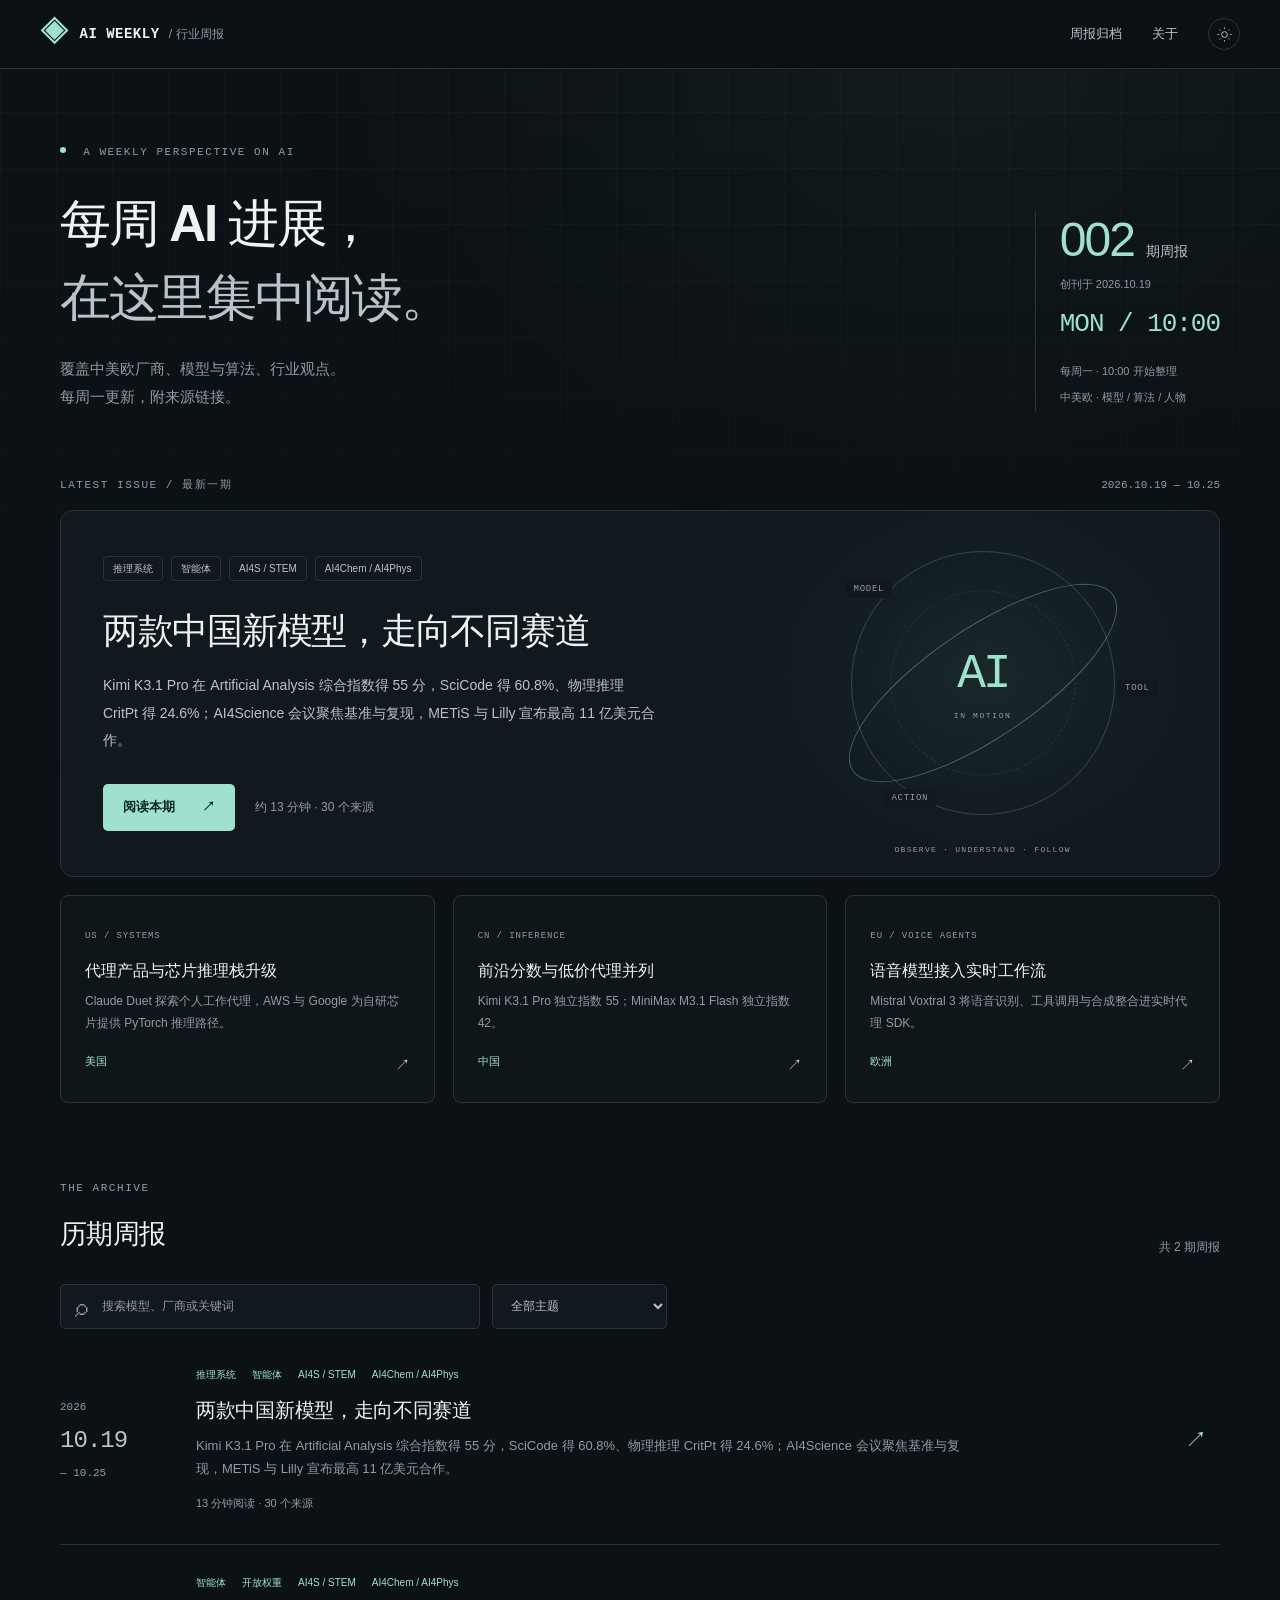
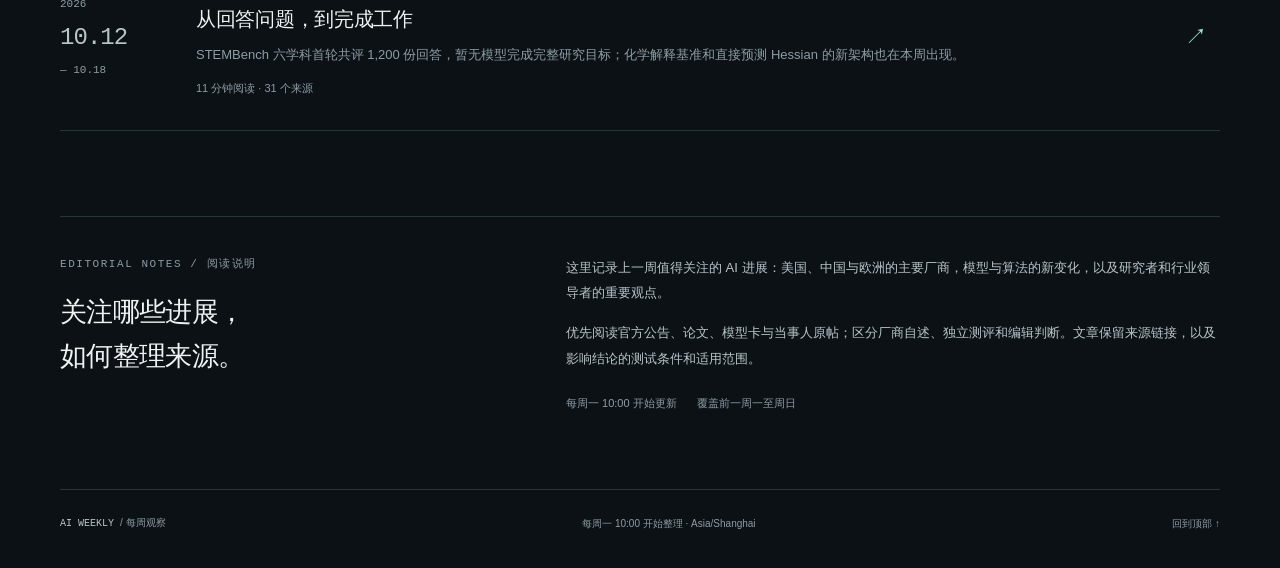
==== commit ee216d7d: "Add AI4S and STEM coverage to weekly issues" ====
--- a/site/index.html
+++ b/site/index.html
@@ -1,6 +1,6 @@
 <!doctype html><html lang="zh-CN" data-theme="dark"><head><meta charset="utf-8"><meta name="viewport" content="width=device-width,initial-scale=1"><meta name="color-scheme" content="dark light"><meta name="description" content="每周关注 AI 的实际进展，记录模型、技术与重要观点。"><title>AI 行业周报 · AI WEEKLY</title><link rel="icon" href="assets/favicon.svg" type="image/svg+xml"><script src="assets/theme.js"></script><link rel="stylesheet" href="assets/style.css"><script src="assets/app.js" defer></script></head><body><a class="skip" href="#main">跳到正文</a><header class="site-header"><div class="header-inner">
     <a class="brand" href="index.html" aria-label="AI 周报首页"><span class="brand-symbol" aria-hidden="true">◈</span><span>AI WEEKLY<span class="brand-cn"> / 行业周报</span></span></a>
     <nav aria-label="主导航"><a href="index.html#archive" aria-current="page">周报归档</a><a href="index.html#about">关于</a><button class="theme-toggle" aria-label="切换到浅色模式" title="切换明暗模式"><svg viewBox="0 0 24 24" aria-hidden="true"><circle cx="12" cy="12" r="4"/><path d="M12 2v2m0 16v2M2 12h2m16 0h2M5 5l1.4 1.4m11.2 11.2L19 19M5 19l1.4-1.4M17.6 6.4L19 5"/></svg></button></nav></div></header><div id="top"></div><main id="main"><section class="intro wrap"><div><p class="eyebrow"><span class="status-dot"></span> A WEEKLY PERSPECTIVE ON AI</p><h1>每周 AI 进展，<br><span>在这里集中阅读。</span></h1><p class="intro-copy">覆盖中美欧厂商、模型与算法、行业观点。<br>每周一更新，附来源链接。</p></div><div class="intro-note"><span class="journal-total"><strong>002</strong> 期周报</span><span>创刊于 2026.10.19</span><span class="mono">MON / 10:00</span><span>每周一 · 10:00 开始整理</span><span>中美欧 · 模型 / 算法 / 人物</span></div></section>
-    <section class="wrap" aria-labelledby="latest-title"><div class="section-label"><span class="eyebrow">LATEST ISSUE / 最新一期</span><span class="mono">2026.10.19 — 10.25</span></div><div class="feature"><div class="feature-copy"><div class="tag-row"><span>推理系统</span><span>智能体</span><span>AI 基础设施</span></div><h2 id="latest-title">两款中国新模型，走向不同赛道</h2><p>Kimi K3.1 Pro 在 Artificial Analysis 综合指数得 55 分，MiniMax M3.1 Flash 得 42 分且 API 输入价为每百万 token 0.15 美元；Anthropic、Mistral 与芯片云厂商也在扩展智能体和推理系统。</p><div class="feature-actions"><a class="button" href="issues/2026-10-25.html">阅读本期 <span>↗</span></a><span class="muted">约 11 分钟 · 26 个来源</span></div></div><div class="feature-art" aria-hidden="true"><div class="orbital orbital-1"></div><div class="orbital orbital-2"></div><div class="orbital orbital-3"></div><div class="orb-core">AI<span>IN MOTION</span></div><span class="orbit-label label-model">MODEL</span><span class="orbit-label label-tool">TOOL</span><span class="orbit-label label-action">ACTION</span><span class="art-footnote">OBSERVE · UNDERSTAND · FOLLOW</span></div></div><div class="region-grid"><a class="region" href="issues/2026-10-25.html#section-3"><span class="eyebrow">US / SYSTEMS</span><h3>代理产品与芯片推理栈升级</h3><p>Claude Duet 探索个人工作代理，AWS 与 Google 为自研芯片提供 PyTorch 推理路径。</p><span class="region-bottom">美国<span aria-hidden="true">↗</span></span></a><a class="region" href="issues/2026-10-25.html#section-4"><span class="eyebrow">CN / INFERENCE</span><h3>前沿分数与低价代理并列</h3><p>Kimi K3.1 Pro 独立指数 55；MiniMax M3.1 Flash 独立指数 42。</p><span class="region-bottom">中国<span aria-hidden="true">↗</span></span></a><a class="region" href="issues/2026-10-25.html#section-5"><span class="eyebrow">EU / VOICE AGENTS</span><h3>语音模型接入实时工作流</h3><p>Mistral Voxtral 3 将语音识别、工具调用与合成整合进实时代理 SDK。</p><span class="region-bottom">欧洲<span aria-hidden="true">↗</span></span></a></div></section>
-    <section class="archive-section wrap" id="archive" aria-labelledby="archive-title"><div class="archive-header"><div><p class="eyebrow">THE ARCHIVE</p><h2 id="archive-title">历期周报</h2></div><span class="archive-count" id="archive-count" aria-live="polite">共 2 期周报</span></div><div class="archive-tools"><label class="search"><span aria-hidden="true">⌕</span><input id="search" type="search" placeholder="搜索模型、厂商或关键词" aria-label="搜索周报"></label><label class="topic-filter"><span class="sr-only">按主题筛选</span><select id="topic"><option value="">全部主题</option><option>AI 基础设施</option><option>开放权重</option><option>推理系统</option><option>智能体</option><option>科学 AI</option></select></label></div><div id="archive-list"><a class="archive-card" href="issues/2026-10-25.html" data-search="两款中国新模型，走向不同赛道 Kimi 冲击前沿综合能力，MiniMax 主打低成本代理；语音与推理系统同步升级 Kimi K3.1 Pro 在 Artificial Analysis 综合指数得 55 分，MiniMax M3.1 Flash 得 42 分且 API 输入价为每百万 token 0.15 美元；Anthropic、Mistral 与芯片云厂商也在扩展智能体和推理系统。 **观察区间：2026 年 10 月 19–25 日｜上海时间** 这周最该留意的是几家模型厂商直接交出了新版本：Moonshot 发布 Kimi K3.1 Pro，Artificial Analysis 给出 55 分；MiniMax 推出 M3.1 Flash，独立指数从前代的 29 升至 42。美国厂商同步推进智能体和推理基础设施；欧洲的 Mistral 发布了面向实时语音代理的 Voxtral 3。以下把厂商自测与独立评测分开列出，避免只看单一榜单。 # 一周速览 | 地区 | 关键进展 | 看点 | | --- | --- | --- | | 美国 | Anthropic 推出 Claude Duet；AWS、Google 开放芯片 PyTorch 后端；NVIDIA 扩展本地模型 | 智能体体验与模型运行基础设施一起演进 | | 中国 | Kimi K3.1 Pro：独立指数 55；MiniMax M3.1 Flash：独立指数 42；DeepSeek 开源 DeepInfer | 前沿模型、低成本智能体与开放推理工程并进 | | 欧洲 | Mistral 发布 Voxtral 3 语音模型与智能体 SDK | 把听、推理、调用工具和说整合进实时语音流程 | # 厂商进展 ## 美国 - **Anthropic｜Claude Duet 研究预览（10 月 21 日）**：一个运行在独立虚拟机中的个人代理，可读取连接的应用，早晨汇总待办、邮件与日程，并在出现需要处理的事项时提醒用户。它在发送消息、付款或删除内容前会请求确认。Duet 使用 Claude Opus 5.5，属于产品和代理工作流更新，不是新基础模型；目前仍是候补名单研究预览。([Anthropic 产品说明](https://claude.com/resources/articles/claude-duet)) - **NVIDIA｜Nemotron 3.5 与本地代理模型（10 月 15、23 日）**：Super VL 是 120B 模型，官方公布 120B 总参数、12B 激活参数，定位于视觉与长期运行的代理；Bolt 74B-A9B 面向 24GB 显存设备，Bolt E4B 面向约 4GB 本地语音代理。NVIDIA 宣称 Super VL 在同级任务上最高快 5 倍，属于厂商口径；这组发布体现的是从数据中心视觉代理到本地语音代理的部署跨度。([NVIDIA 发布说明](https://blogs.nvidia.com/blog/nemotron-3-5-super-vl/)) - **OpenAI｜模型与 Codex 工作流进入 Google Cloud（10 月 21 日）**：OpenAI 前沿模型和 Codex 智能体工作流开始进入 Google Cloud Model Garden，先向部分企业客户开放预览。企业可通过 Google Cloud Marketplace 使用这些服务。此举扩展了 OpenAI 模型的云分发渠道；公告同时说明微软仍是 OpenAI 的主要云合作伙伴。([OpenAI 公告](https://openai.com/index/openai-models-google-cloud/)) - **OpenAI｜收购 Orchestra Bio（10 月 20 日）**：Orchestra Bio 提供协调生物制药研发流程的平台，OpenAI 计划将其与 Rosalind 等生命科学工具结合，协助团队管理药物研发项目。此次收购着重整合研发工作流与团队协作工具。([OpenAI 公告](https://openai.com/index/openai-to-acquire-orchestra-bio/)) - **Meta｜“薄编排器”智能体架构（10 月 19 日）**：Meta 分享一种把职责拆开的生产系统设计：中央编排器负责步骤调度和可靠性检查，专业智能体处理领域推理。Meta 称，过去把过多职责交给大型模型会带来生产环境中的幻觉；固定规则的轻量编排器更容易控制。其内部案例中，新栏目准备时间从人工的 3–4 天缩短到 1 小时以内，约三分之二的变更无需大量人工修改。上述数据来自 Meta 内部案例，独立评估仍待补充。([Meta Engineering](https://engineering.fb.com/2026/10/19/ml-applications/thin-orchestrator-ai-agent-architecture/)) - **NVIDIA｜Nemotron、Cosmos 等开放模型在欧洲产业中的布局（10 月 21 日）**：NVIDIA 在 GTC Berlin 介绍 Nemotron 3.5 Super VL、Bolt、Retriever，结构化业务数据模型 Kumo、世界模型 Cosmos 3.5，以及自动驾驶、生命科学和量子计算相关模型。公司将其定位为可供企业部署和定制的开放模型组合；具体能力仍应按各模型卡与独立评测分别判断。([NVIDIA 模型组合说明](https://blogs.nvidia.com/blog/open-models-europe-industry/)) - **NVIDIA｜模块化 AI 工厂 DSX POD（10 月 21 日）**：在柏林公布的参考设计把 Vera Rubin AI 工厂整合进模块化机房，由合作伙伴提供组件。NVIDIA 称，在场地已准备好的条件下，部署周期可由约 6 个月缩短至最快 14 天，预计 2027 年初可用。上述时限为厂商目标，实际交付表现仍待验证。([NVIDIA 公告](https://nvidianews.nvidia.com/news/nvidia-introduces-dsx-pod-ai-factories-to-accelerate-europes-infrastructure-deployment/)) ## 中国 - **阿里 Qwen｜QwenGyre 论文修订（10 月 20 日）**：这是长程在线强化学习框架，不是新模型发布。它在模型执行环境任务时动态分配 GPU 生成轨迹或训练，并压缩分支轨迹中的重复路径。论文在 Qwen 3.8 2.4T、每条轨迹 700K token 的设置下，报告 NL2RepoBench 从 52.5% 提升至 58.5%（48 步），相对 Colocate 和 Async 最高分别提速 1.85 倍、1.78 倍。([arXiv 论文 v2](https://arxiv.org/abs/2609.33848)) - **月之暗面｜Kimi K3.1 Pro（10 月 23 日）**：这是 K3.1 系列首款模型。Moonshot 称其为 2.8T 总参数、104B 激活参数的混合专家模型（MoE，每个 token 只调用部分参数），上下文为 1M token。Artificial Analysis 综合指数得 55 分，在该机构 709 个模型中列入前 27；该指数 v4.3.2 汇总 10 项评测。模型已可通过 Kimi 产品和 API 使用，完整权重计划于 11 月 4 日发布。([Kimi 技术博客](https://www.kimi.ai/blog/kimi-k3-1-pro)，[Artificial Analysis 独立比较与方法](https://artificialanalysis.ai/models/comparisons/kimi-k3-1-pro-vs-gpt-6-1-sol)) | Kimi K3.1 Pro 评测 | 成绩 | 比较与归因 | | --- | --- | --- | | Artificial Analysis Intelligence Index | 55 | 独立评测的 10 项任务综合分 | | Artificial Analysis Terminal-Bench 4.0 | 67% | GPT-6.1 Sol Max 为 56%；该页面指标，采用其自身评测口径 | | Kimi 发布页 Terminal-Bench 4.0 | 65.7% | Opus 5.5 为 66.4%，GPT-6 Astra 为 58.2%；Kimi 使用 Claude Code harness，竞品分数来自官方资料或榜单，条件未完全统一 | | Kimi Code Bench 3.0 长程编码 | 61.2 | K3 为 55.95；Kimi 内部评测 | | BenchCAD 多视角重建（带工具） | 92.7% | Opus 5.5 为 96.2%，GPT-6 Astra 为 95.9%；Kimi 官方在 1,000 例子集测得 | 这几项分别衡量综合能力、终端编程、长程编码和 3D 重建，测试环境也不同，适合分项查看。([Kimi 技术博客](https://www.kimi.ai/blog/kimi-k3-1-pro)，[Artificial Analysis 指数页](https://artificialanalysis.ai/models/comparisons/kimi-k3-1-pro-vs-gpt-6-1-sol)) ![BenchCAD 的 1,000 例子集测试结果，分别列出使用工具与不使用工具时各模型的 Voxel IoU](../assets/kimi-k3-1-benchcad-results.webp) 来源：[Kimi 官方技术博客图表](https://www.kimi.ai/blog/kimi-k3-1-pro)。这是厂商在 1,000 例子集上展示的结果；工具条件改变了分数，读图时应分开比较。 - **MiniMax｜M3.1 Flash（10 月 19 日）**：模型通过更激进的稀疏化提高推理效率。MiniMax 报告中位输出速度超过 170 token/s，代理任务成本比前代低 70%；公布的基准包括 DeepSWE v1.1 73.7%、OSWorld V2 61.7、BankerToolBench 76.2、CyberGym 82%、Agents’ Last Exam 29.6，均为厂商测评。Artificial Analysis 对周度综述提供的快照记录指数 42；其现行模型页显示 43，任务成本约 0.22 美元。该差异可能来自页面更新时间或分数取整，报告保留两个来源读数。API 标价为输入每百万 token 0.15 美元、输出 0.60 美元、缓存输入 0.015 美元；官方称权重稍后发布，当时可通过 API、M Plan 和 MiniMax Code 使用。([MiniMax 发布说明](https://www.minimax.io/blog/minimax-m31f)，[Artificial Analysis 当前模型页](https://artificialanalysis.ai/models/minimax-m3-1-flash)，[AI Atlas 周度快照](https://atlas.prashish.com/weeks/2026-10-19)) - **DeepSeek｜开源 DeepInfer 推理框架与 deepseek-recipe（10 月 20 日）**：DeepSeek 表示，DeepInfer 正在为 V4.1 Flash 提供高吞吐、低延迟服务，并公开其生产推理组件。官方帖提及高性能算子、分布式推理、推测解码、SWA Bounded Replay 和结构化输出；同时开源负责 token 编解码的 deepseek-recipe。开源推理栈让部署方有机会检查和优化服务实现，但实际成本、能耗和延迟仍取决于硬件与配置。([DeepSeek 官方公告](https://x.com/deepseek_ai/status/2112476496283775135)，[组件说明](https://x.com/deepseek_ai/status/2112476501065286085)) - **DeepSeek｜V4.1 Flash 1017 的 ARC-AGI 测试成绩（10 月 23 日）**：ARC Prize 公布的验证结果为 ARC-AGI-2 78.1%，每题成本 0.16 美元；ARC-AGI-1 为 94.5%，每题 0.06 美元。ARC Prize 还列出 Flash 系列在 ARC-AGI-2 上从 V4 Flash 0731 的 61.4%，升至 V4.1 Flash 的 72.9%，再到 1017 版的 78.1%。分数与成本均对应 ARC Prize 的这组任务和评测设置。([ARC Prize 原帖](https://x.com/arcprize/status/2113318031954764273)) - **政策｜中国商务部回应美国联邦机构移除 DeepSeek（10 月 20 日）**：美国联邦公报刊载针对联邦民事行政部门 IT 系统的移除要求，覆盖 DeepSeek 服务及使用相关实现的第三方产品。适用范围为联邦民事行政部门的系统采购与使用。中国商务部表示强烈不满和反对，称中国企业提供安全可靠服务并遵守当地法律。([美国《联邦公报》](https://www.govinfo.gov/content/pkg/FR-2026-10-20/html/2026-21447.htm)，[中国商务部答问](https://www.mofcom.gov.cn/xwfb/xwfyrth/art/2026/art_2f92a22be4324ec6bc566e4ccdb77436.html)) - **政策｜推动 AI 与制造业、商贸流通融合（10 月 19 日）**：中国九部门发布相关意见，提出推动人工智能用于产品设计、生产、营销、供应链及智能商品，发展工业大模型、边缘智能与柔性制造。这些措施提出了产业应用方向，规模化落地情况仍需后续观察。([北京市科委转载的政策全文](https://kw.beijing.gov.cn/xwdt/kcyx/xwdtshgg/202610/t20261019_4909345.html)) ## 欧洲 - **Mistral｜Voxtral 3 实时语音代理（10 月 20 日）**：发布语音识别、语音合成模型和代理 SDK，把听、理解、工具调用与语音回复接入同一条实时流式管线。识别支持 50 多种语言；合成支持 35 多种语言及 50 多种方言。Mistral 主张语音可经欧盟托管 API 处理，也可自行部署，便于控制数据留存位置；这些是产品规格与部署选择，尚非独立能力评测。([Mistral 发布说明](https://mistral.ai/news/voxtral-3/)) - **欧洲基础设施动态**：NVIDIA 在 GTC Berlin 发布的模型组合与 DSX POD 参考设计是美国公司面向欧洲产业的部署方案，不是欧洲本土厂商的模型发布。([NVIDIA 模型组合](https://blogs.nvidia.com/blog/open-models-europe-industry/)，[DSX POD](https://nvidianews.nvidia.com/news/nvidia-introduces-dsx-pod-ai-factories-to-accelerate-europes-infrastructure-deployment/)) # 技术与能力进化 - **推理栈成为模型竞争的一部分**：DeepSeek 把生产服务框架与 token 编解码组件开放出来；Google 则宣布 vLLM、SGLang 可通过 TorchTPU 原生 PyTorch 后端使用 TPU。Google 提到 KV 缓存（复用已计算的注意力键和值）、推测解码、长上下文、预填充与解码分离，以及低精度量化等支持，并引用 SemiAnalysis InferenceX 与合作方部署数据。相关性能结论适用于公告引用的模型、硬件与测试设置。([Google 开发者公告](https://developers.googleblog.com/en/announcing-new-vllm-and-sglang-inference-engines-on-tpu/)) - **Kimi 的提升来自后训练与长程强化学习工程**：Kimi 说明 K3.1 Pro 是在 K3 上增加后训练算力，并优化强化学习框架、长上下文推理、沙盒和轨迹调度。厂商用 167 个任务和 420 次独立审查作示例，称模型修正了人体步态模拟器中的 36 处肩部肌肉力臂错误，使模拟从数秒内跌倒改善到连续行走 11.2 秒。这是公司展示的内部任务；它能说明长程调试案例，不能替代独立复现。([Kimi 技术博客](https://www.kimi.ai/blog/kimi-k3-1-pro)) - **模型分数要和成本、速度、任务边界一起看**：Kimi 在 Artificial Analysis 综合指数为 55，但该榜每项任务成本约 2.11 美元；MiniMax 为 42，约 0.22 美元/任务。它们并非同一能力等级的简单排序：Artificial Analysis 指数覆盖 10 项任务，Kimi 的价格、输出 token 与单任务时长也不同。MiniMax 的 170 token/s 是厂商报告的中位输出速度，不是 AA 的同一测试指标。([Artificial Analysis Kimi 指数与任务成本](https://artificialanalysis.ai/models/comparisons/kimi-k3-1-pro-vs-gpt-6-1-sol)，[AI Atlas 对 M3.1 Flash 的评测汇总](https://atlas.prashish.com/weeks/2026-10-19)) - **语音代理是系统能力，不只是更自然的 TTS**：Mistral 的 Voxtral 3 把多语种识别、轮次判断、推理、工具调用和语音合成串入实时 SDK；Claude Duet 则把代理放入隔离环境并设置付款、删除等确认点。两者分别展示语音接口与个人工作流代理的系统设计重点。 - **统一管理混合模型的缓存与状态**：SGLang 提出 Unified Memory 层，把注意力模型的 KV cache 与循环模型状态纳入统一内存管理。项目团队在 RTX 5090、Qwen3.5-4B 的缓存压力测试中报告，可保留的前缀数从 10 个增至 19 个；重复查询完成时间从 4.105 秒降至 2.548 秒。这是项目方给出的特定实验结果，显示服务系统需要同时管理不同类型的模型状态。([SGLang 技术说明](https://www.sglang.io/blog/unified-memory)) - **交互式多模态服务从“轮次”走向全双工**：SGLang 的 Omni Interactive Runtime 旨在统一承载原生全双工模型（允许输入与输出同时进行）、轮次式模型和级联模型，让语音或多模态交互不用为每种模型重建服务基础设施。其设计也留下一个开放问题：交互能力应由模型学习多少、由运行时编排多少。([SGLang 说明](https://www.sglang.io/blog/omni-interactive-runtime)) - **编排器变薄，专业智能体变专**：Meta 的经验是把流程控制、重试与一致性检查放在确定性组件中，避免让一个大模型同时承担调度和领域推理。这类分工把可靠性问题从“再加提示词”转到更容易观察和测试的系统设计上；是否适合某个产品，仍要看任务的容错和验证机制。 - **开放模型与工厂化交付并行**：NVIDIA 在同一场 GTC Berlin 既发布模型组合，也提出预制化 AI 工厂。行业竞赛因此不只看模型分数，还看企业能否获得算力、把模型部署在本地，并承担持续推理成本。其部署时限和效率数字仍是 NVIDIA 的目标或估算。 # 重要论断与我的判断 &gt; [!CALLOUT] 💡 &gt; &gt; **编辑观察：AI 的实际表现越来越依赖模型与推理引擎、缓存、编排器及算力设施的配合。** - **Sam Altman｜安全工作必须跟上能力变化**：Altman 在 X 上欢迎 Aleksander Madry 回到 OpenAI，称面对超级智能时，安全与安保挑战很大，Madry 的经验适合承担这项工作。他表达了对安全挑战的判断，帖子未给出风险的量化估计。([Altman 原帖](https://x.com/sama/status/2112652656602923366)) - **Demis Hassabis｜把 AGI 时间窗口收窄到 2–3 年**：在《华尔街日报》专访中，Hassabis 将此前 3–5 年的预测更新为 2–3 年，并称目前系统很强，但未来一两年的系统会更强。这是 Hassabis 的个人预测。他同时谈到 AI 在科学、医学中的潜力，以及安全地将 AGI 带入社会的目标。([WSJ 专访视频及文字稿](https://finance.yahoo.com/video/demis-hassabis-makes-toughest-decisions-093000164.html)，[时间窗口报道](https://www.tomsguide.com/ai/googles-ai-chief-says-human-level-ai-could-arrive-by-2028-and-were-not-ready)) - **我的判断**：本周最实在的进展，是模型服务工程公开化、基准分数继续提升，以及多智能体系统开始把协调责任交给更可控的运行时。AGI 时间表依旧是观点；Meta、Google、SGLang 与 NVIDIA 给出的效率数据也各有特定条件。后续应继续看独立复现、真实任务完成率、单位任务成本和部署可靠性。 # 延伸阅读 - [DeepSeek：DeepInfer 开源公告](https://x.com/deepseek_ai/status/2112476496283775135) - [ARC Prize：DeepSeek V4.1 Flash 1017 基准成绩](https://x.com/arcprize/status/2113318031954764273) - [Meta Engineering：薄编排器智能体架构](https://engineering.fb.com/2026/10/19/ml-applications/thin-orchestrator-ai-agent-architecture/) - [Google：vLLM 与 SGLang 在 TPU 上的 PyTorch 推理](https://developers.googleblog.com/en/announcing-new-vllm-and-sglang-inference-engines-on-tpu/) - [OpenAI：模型与 Codex 工作流进入 Google Cloud](https://openai.com/index/openai-models-google-cloud/) - [中国商务部：回应美国对 DeepSeek 的联邦系统移除要求](https://www.mofcom.gov.cn/xwfb/xwfyrth/art/2026/art_2f92a22be4324ec6bc566e4ccdb77436.html) - [NVIDIA：GTC Berlin 开放模型组合](https://blogs.nvidia.com/blog/open-models-europe-industry/) - [SGLang：Unified Memory](https://www.sglang.io/blog/unified-memory) - [Kimi：K3.1 Pro 技术报告与基准数据](https://www.kimi.ai/blog/kimi-k3-1-pro) - [Artificial Analysis：Kimi K3.1 Pro 独立评测与方法](https://artificialanalysis.ai/models/comparisons/kimi-k3-1-pro-vs-gpt-6-1-sol) - [MiniMax：M3.1 Flash 基准、价格与模型说明](https://www.minimax.io/blog/minimax-m31f) - [Mistral：Voxtral 3 语音代理 SDK](https://mistral.ai/news/voxtral-3/) - [Anthropic：Claude Duet 产品说明](https://claude.com/resources/articles/claude-duet) - [AI Atlas：10 月 19–25 日周度综述](https://atlas.prashish.com/weeks/2026-10-19) **来源说明**：本期已检索并阅读厂商公告、项目技术说明、政策文件、ARC Prize 独立基准帖及负责人公开发言。正文将厂商披露的性能和部署目标标作厂商自述；基准成绩注明测试范围；观点与编辑判断分开呈现。相关 X 原帖链接已附在 DeepSeek、ARC Prize 和 Sam Altman 条目中。 推理系统 智能体 AI 基础设施" data-tags="[&quot;推理系统&quot;, &quot;智能体&quot;, &quot;AI 基础设施&quot;]"><div class="archive-date"><span>2026</span><strong>10.19</strong><span>— 10.25</span></div><div class="archive-content"><div class="tag-row"><span>推理系统</span><span>智能体</span><span>AI 基础设施</span></div><h3>两款中国新模型，走向不同赛道</h3><p>Kimi K3.1 Pro 在 Artificial Analysis 综合指数得 55 分，MiniMax M3.1 Flash 得 42 分且 API 输入价为每百万 token 0.15 美元；Anthropic、Mistral 与芯片云厂商也在扩展智能体和推理系统。</p><span class="archive-meta">11 分钟阅读 · 26 个来源</span></div><span class="archive-arrow" aria-hidden="true">↗</span></a><a class="archive-card" href="issues/2026-10-18.html" data-search="从回答问题，到完成工作 预训练、长程强化学习与专业智能体同步演进 微软披露 MAI-Base-2 的 2.8T 参数训练规模，腾讯开源 Hy-Memory 2.0；Grok Voice 3 在独立语音评测中取得 86.9 分。 **观察区间：2026 年 10 月 12–18 日｜上海时间** 本周的主线是让模型持续执行任务，同时把更大的训练规模、专业能力和推理成本放进同一场竞争。微软公布 2.8 万亿参数预训练模型的训练细节，Meta 推进智能体模型与记忆机制；中国出现记忆系统、长程强化学习和 DeepSeek 版本迭代，欧洲的 Mistral 则把模型延伸到时间序列预测与科研。 # 一周速览 | 地区 | 关键进展 | 看点 | | --- | --- | --- | | 美国 | 微软公布 MAI-Base-2 预训练结果；Meta 更新 Muse 系列；xAI 发布 Grok Voice 3 | 训练规模、长程智能体与低延迟语音交互同时推进 | | 中国 | DeepSeek 更新 V4.1 Flash 1017；腾讯开源 Hy-Memory 2.0；阿里公布 QwenGyre | 模型之外，记忆系统与长程强化学习训练框架也在迭代 | | 欧洲 | Mistral 发布 Timestral；与 CERN 合作研发物理模型 Flare | 从通用聊天模型扩展到行业预测与科学发现 | # 厂商进展 ## 美国 - **Microsoft AI｜MAI-Base-2 完成预训练（10 月 15 日）**：这是一个 2.8T 总参数、每个 token 激活 80B 参数的 MoE 基础模型，使用 16,000 张 GB200 训练 38 天，训练数据约 50T token。微软报告平均模型 FLOPs 利用率（MFU）为 21%、训练有效运行率（goodput）为 89%，并称在自选的四项预训练评测上，比 DeepSeek-V4-Pro-Base 高 4.2–12.3 倍 FLOPs 效率。注意这仍是基础模型：微软当时尚未公布后训练成绩、权重或 API；效率比较也由微软用自家评测和缩放曲线计算。([微软技术报告](https://microsoft.ai/news/frontier-pre-training-at-microsoft-ai/)) - **xAI｜Grok Voice 3（10 月 14 日）**：Artificial Analysis 的独立语音评测给出 Speech-to-Speech Index 86.9，Full Duplex Bench 97%，任务成功率 94.8%；其对比表中 GPT-Live-1 Astra 为 83.2，Gemini 3.8 Live 为 82.6。它测的是语音对话、打断处理和任务完成，不等同于通用语言模型榜单。xAI 报价为每分钟 0.08 美元，并称其自有客服系统每天处理约 20,000 通电话；后者属于厂商运营数据。([xAI 公告及所引独立评测](https://x.ai/news/grok-voice-3)) - **Anthropic｜小模型在物联网设备上的自我复制风险研究（10 月 12 日）**：研究团队报告，在测试的 9 类硬件中，9B 模型有 8 类成功运行推理；30B 及以下模型已能分别完成复制所需的许多步骤，但串联执行仍会出错。文中关于小模型可能在年底达到端到端能力的说法，是按历史进步速度外推，并非已验证的现实攻击。([Anthropic 红队研究](https://www.anthropic.com/research/self-replicating-ai)) - **NVIDIA｜Nemotron 3.5 Super VL 与 Bolt（10 月 15 日）**：Super VL 是面向视觉与常驻智能体的 120B 开放模型，Bolt 74B-A9B 面向 24GB 设备，Bolt E4B 则定位在约 4GB 的本地设备。NVIDIA 称 Super VL 在同级任务中最高快 5 倍；这是厂商性能主张。模型组合覆盖数据中心与本地部署，Bolt E4B 在 10 月 23 日才计划推出，故本周处于预告状态。([NVIDIA 发布说明](https://blogs.nvidia.com/blog/nemotron-3-5-super-vl/)) - **Meta｜Muse Wonder / Wonder Full 与 Muse Spark Open（10 月 12、16 日）**：Muse Wonder 面向个人与专业智能体，强调记忆和目标追踪。随后发布的开放权重模型 Muse Spark Open，总参数为 816B、活跃参数为 42B，上下文长度为 1M token。据 Meta 介绍，它支持多步推理和复杂软件工程，可在两台 Apple M5 Ultra Mac Studio 上运行，兼容多种推理框架。这些能力描述及“最强美国开放权重模型”的定位均来自 Meta，尚待独立验证。([Muse Wonder](https://research.meta.ai/blog/muse-wonder)，[Meta 的 X 公告](https://x.com/AIatMeta/status/2110779754274292212)，[运行与框架说明](https://x.com/AIatMeta/status/2110779756828557356)) - **Google｜Gemini 4 Argon（10 月 13 日）**：已向全球开发者、企业及 Gemini 用户开放。Google 强调其多步工作能力，应用涉及软件工程、金融、法律、网络安全与科学任务，并在自家 Vals Index 评测中报告多个专业领域第一的成绩。这是厂商公布的结果，仍需独立验证。([Google 发布说明](https://blog.google/innovation-and-ai/models-and-research/gemini-models/introducing-gemini-4-argon/)，[模型卡](https://deepmind.google/models/model-cards/gemini-4-argon/)) - **Anthropic｜公共利益基金（10 月 18 日）**：宣布设立 Public Benefit Fund，以公司股份支持非营利组织、向特定人群直接拨款，并资助 AI 对劳动力市场影响的研究。Anthropic 表示，基金份额将随公司增长而增加；考虑到 AI 的进展速度，公共利益投入可能需要超过既有的慈善承诺。([Anthropic 公告](https://www.anthropic.com/news/public-benefit-fund)，[X 公告](https://x.com/AnthropicAI/status/2111881963657412903)) ## 中国 - **腾讯混元｜Hy-Memory 2.0（三层开源，10 月 16 日）**：腾讯同时开源 30B-A3B 记忆模型、记忆管理 SDK 和 MemHub 应用，覆盖聊天、工作和代码记忆。腾讯在四套记忆系统上的综合测试报告 55.49，高于其列出的 Claude Opus 5（54.62）；在未见过的 EverMemOS 系统上得分 56.89。分数来自腾讯组织的记忆任务评测，不是通用模型能力榜。([腾讯项目页与评测口径](https://memory.hunyuan.tencent.com/)) - **DeepSeek｜V4.1 Flash 1017（10 月 17 日）**：新版本已上线网页、App 与 API。DeepSeek 称其基准成绩更好、完成任务更快、输出更短，并针对编程智能体 Harness 等做了优化。公告未披露新架构细节或可独立复现的数字。([DeepSeek 更新说明](https://api-docs.deepseek.com/news/news261017/)，[官方 X 公告](https://x.com/deepseek_ai/status/2111375640717033777)) - **独立榜单信号**：Arena.ai 在 X 公布，V4.1 Flash 1017 Max 在其 Code Arena WebDev 榜单的开放模型中排名第一，价格约为 Kimi K3 Max 的十分之一。该排名衡量的是网页开发任务表现。([Arena.ai 榜单帖](https://x.com/arena/status/2111894091168682086)) - **政策｜拟调整技术出口目录（10 月 16 日）**：商务部、科技部就新增人工智能、生物医药、光伏等 40 项技术公开征求意见，并对相关技术出口实行临时登记管理。拟调整范围包括 AI 大模型、智能体、算力集群和信息处理等技术。目录仍在征求意见，临时登记已施行，最终目录尚未确定。([商务部公告](https://www.mofcom.gov.cn/zfxxgk/gkml/art/2026/art_ccd0391072a94c809ae7e820abe2536b.html)，[答记者问](https://www.mofcom.gov.cn/zwgk/zcjd/art/2026/art_b11d5c1e9374421e93e85dc87eba6e38.html)) - 在本期检索到的中国头部厂商一手消息中，DeepSeek 的新版本信息最为明确。Qwen、Kimi 等此前发布的版本未计入本周。 ## 欧洲 - **Mistral｜Timestral（10 月 15 日）**：推出参数规模为 500 万至 2.09 亿的时间序列基础模型，面向零样本概率预测，支持多变量输入、未来协变量和长上下文。据 Mistral 介绍，模型可在 CPU 上运行，最大版本在 GIFT-Eval、TIME、fev-bench 三项公开基准中居首；这些成绩由厂商报告。这一产品采用了小参数、专业任务的基础模型路线。([Mistral 技术说明](https://mistral.ai/news/timestral/)) - **Mistral × CERN｜Flare（10 月 15 日）**：双方建立长期合作，研发高能物理基础模型，未来可能扩展到其他科学领域。首批模型计划于 10 月 27 日公开，整体预算和研发时间表尚未公布。([Reuters 报道](https://www.reuters.com/science/cern-mistral-partner-build-ai-foundation-models-physics-2026-10-15/)) # 技术与能力进化 - **从对话转向执行**：Meta 加强记忆和目标追踪，Google 强调复杂多步任务，DeepSeek 优化 Harness。它们共同关注的问题是：模型能否配合工具，连续完成一项工作的多个步骤？ - **多智能体长程任务**：Google DeepMind 称，4 个 Gemini 4 Argon 智能体在 Minecraft 沙盒中从零开始协作，27 小时内编写 2,783 个程序并通关；它们通过文本交流、共享笔记和调试推进任务。这是厂商披露的沙盒演示，其表现能否迁移到真实工作，仍需验证。([DeepMind X 公告](https://x.com/GoogleDeepMind/status/2111127991401247033)) - **智能体编码给工程系统带来新压力**：Anthropic 称，日合并代码变更量从 5 月约 2,500 项增至 9 月逾 30,000 项，为人类开发者设计的内部代码管理系统因此遇到瓶颈。代码产出增长，也增加了版本控制、审查和部署的工作量。([Anthropic 工程帖](https://x.com/AnthropicAI/status/2110047081414987957)) - **“更大”之外的效率路线**：Timestral 用小参数模型做通用时间序列预测，DeepSeek 则强调更快完成任务和更短的输出。延迟、成本、上下文管理和实际工作完成率，正在成为更受重视的比较指标。 - **训练与记忆系统也开始围绕长程任务设计**：微软披露 MoE 预训练效率和数据规模，腾讯把记忆模型、SDK 与用户端应用连成完整栈。两项进展分别针对训练效率和持续记忆，补足了智能体能力背后的系统部分。 - **语音模型从识别转向实时对话执行**：Grok Voice 3 的评测同时考察语音推理、用户偏好、任务成功和全双工交互。86.9 的指数与 97% 的全双工成绩给语音产品提供了比纯转写更贴近使用方式的测量，但依旧不能代表所有语言和真实客服场景。 - **专用模型进入基础设施**：Mistral 与 CERN 的合作把模型训练放进高能物理科研环境。除了回答知识问题，科学 AI 还需要进入实际研究流程，并接受严格验证。 - **架构层面的本周判断**：本周收录的进展主要集中在智能体、工具链和专业模型。现有材料支持产品与应用能力的提升，底层架构是否取得突破仍需论文和实验依据。 # 重要论断与我的判断 &gt; [!CALLOUT] 💡 &gt; &gt; **编辑观察：AI 厂商越来越重视模型完成整项工作的能力。** - **Dario Amodei / Anthropic**：基金公告为 AI 对劳动力的影响安排了资金支持：用股权收益资助公共利益项目，尝试以未来的商业收益应对社会变化。([公告](https://www.anthropic.com/news/public-benefit-fund)) - **可解释性与对齐**：曾参与 OpenAI 早期机制可解释性研究的 Nick Cammarata 分享了神经元可解释性研究，认为理解模型内部机制可能是解决对齐的关键。Sam Altman 转发并表达支持。这场讨论再次提出一个安全研究问题：我们是否知道模型在做什么？具体研究结论仍需结合论文和独立复核判断。([Nick 原帖](https://x.com/nickcammarata/status/2110757819427574056)，[Altman 转发](https://x.com/sama/status/2111130577789493706)) - **行业领袖的治理分歧**：Reuters 本周梳理称，Amodei、Sam Altman 与 Elon Musk 倾向讨论协调放慢 AI 开发；Meta CEO Mark Zuckerberg 更偏向市场驱动的防护，Nvidia CEO Jensen Huang 则反对新增监管。分歧集中在谁来决定发展速度、如何约束，以及由谁负责。([Reuters 综述](https://www.investing.com/news/stock-market-news/factboxtech-leaders-governments-split-over-ai-doom-fears-4949457)) - **我的判断**：短期最值得追踪的，是智能体能否可靠完成多步工作，以及专业模型能否以较低成本进入业务。这些进展与通用智能、基础架构突破之间的关系，仍需更多研究验证。 # 延伸阅读 - [Meta：Muse Wonder 技术介绍](https://research.meta.ai/blog/muse-wonder) - [Google：Gemini 4 Argon 发布与模型卡](https://blog.google/innovation-and-ai/models-and-research/gemini-models/introducing-gemini-4-argon/) - [DeepSeek：V4.1 Flash 更新](https://api-docs.deepseek.com/news/news261017/) - [中国商务部：技术目录征求意见](https://www.mofcom.gov.cn/zfxxgk/gkml/art/2026/art_ccd0391072a94c809ae7e820abe2536b.html) - [Mistral：Timestral](https://mistral.ai/news/timestral/) - [Reuters：CERN 与 Mistral 合作研发物理模型](https://www.reuters.com/science/cern-mistral-partner-build-ai-foundation-models-physics-2026-10-15/) - [Anthropic：公共利益基金](https://www.anthropic.com/news/public-benefit-fund) - [微软：MAI-Base-2 预训练技术报告](https://microsoft.ai/news/frontier-pre-training-at-microsoft-ai/) - [腾讯混元：Hy-Memory 2.0 及记忆基准](https://memory.hunyuan.tencent.com/) - [xAI：Grok Voice 3 与 Artificial Analysis 语音评测](https://x.ai/news/grok-voice-3) - [Anthropic：自我复制能力风险研究](https://www.anthropic.com/research/self-replicating-ai) - [Reuters：AI 治理立场分歧](https://www.investing.com/news/stock-market-news/factboxtech-leaders-governments-split-over-ai-doom-fears-4949457) **来源说明**：本期已检索 10 月 12–18 日的相关官方 X 账号与研究者帖子，原帖链接附在对应条目后。文中区分公司自述、独立榜单与研究者观点。 智能体 开放权重 科学 AI" data-tags="[&quot;智能体&quot;, &quot;开放权重&quot;, &quot;科学 AI&quot;]"><div class="archive-date"><span>2026</span><strong>10.12</strong><span>— 10.18</span></div><div class="archive-content"><div class="tag-row"><span>智能体</span><span>开放权重</span><span>科学 AI</span></div><h3>从回答问题，到完成工作</h3><p>微软披露 MAI-Base-2 的 2.8T 参数训练规模，腾讯开源 Hy-Memory 2.0；Grok Voice 3 在独立语音评测中取得 86.9 分。</p><span class="archive-meta">8 分钟阅读 · 24 个来源</span></div><span class="archive-arrow" aria-hidden="true">↗</span></a></div><div id="empty-state" hidden><h3>没有找到相关周报</h3><p>试试其他关键词，或清除筛选。</p><button class="button secondary" id="clear-search">清除筛选</button></div></section>
+    <section class="wrap" aria-labelledby="latest-title"><div class="section-label"><span class="eyebrow">LATEST ISSUE / 最新一期</span><span class="mono">2026.10.19 — 10.25</span></div><div class="feature"><div class="feature-copy"><div class="tag-row"><span>推理系统</span><span>智能体</span><span>AI4S / STEM</span><span>AI4Chem / AI4Phys</span></div><h2 id="latest-title">两款中国新模型，走向不同赛道</h2><p>Kimi K3.1 Pro 在 Artificial Analysis 综合指数得 55 分，SciCode 得 60.8%、物理推理 CritPt 得 24.6%；AI4Science 会议聚焦基准与复现，METiS 与 Lilly 宣布最高 11 亿美元合作。</p><div class="feature-actions"><a class="button" href="issues/2026-10-25.html">阅读本期 <span>↗</span></a><span class="muted">约 13 分钟 · 30 个来源</span></div></div><div class="feature-art" aria-hidden="true"><div class="orbital orbital-1"></div><div class="orbital orbital-2"></div><div class="orbital orbital-3"></div><div class="orb-core">AI<span>IN MOTION</span></div><span class="orbit-label label-model">MODEL</span><span class="orbit-label label-tool">TOOL</span><span class="orbit-label label-action">ACTION</span><span class="art-footnote">OBSERVE · UNDERSTAND · FOLLOW</span></div></div><div class="region-grid"><a class="region" href="issues/2026-10-25.html#section-3"><span class="eyebrow">US / SYSTEMS</span><h3>代理产品与芯片推理栈升级</h3><p>Claude Duet 探索个人工作代理，AWS 与 Google 为自研芯片提供 PyTorch 推理路径。</p><span class="region-bottom">美国<span aria-hidden="true">↗</span></span></a><a class="region" href="issues/2026-10-25.html#section-4"><span class="eyebrow">CN / INFERENCE</span><h3>前沿分数与低价代理并列</h3><p>Kimi K3.1 Pro 独立指数 55；MiniMax M3.1 Flash 独立指数 42。</p><span class="region-bottom">中国<span aria-hidden="true">↗</span></span></a><a class="region" href="issues/2026-10-25.html#section-5"><span class="eyebrow">EU / VOICE AGENTS</span><h3>语音模型接入实时工作流</h3><p>Mistral Voxtral 3 将语音识别、工具调用与合成整合进实时代理 SDK。</p><span class="region-bottom">欧洲<span aria-hidden="true">↗</span></span></a></div></section>
+    <section class="archive-section wrap" id="archive" aria-labelledby="archive-title"><div class="archive-header"><div><p class="eyebrow">THE ARCHIVE</p><h2 id="archive-title">历期周报</h2></div><span class="archive-count" id="archive-count" aria-live="polite">共 2 期周报</span></div><div class="archive-tools"><label class="search"><span aria-hidden="true">⌕</span><input id="search" type="search" placeholder="搜索模型、厂商或关键词" aria-label="搜索周报"></label><label class="topic-filter"><span class="sr-only">按主题筛选</span><select id="topic"><option value="">全部主题</option><option>AI4Chem / AI4Phys</option><option>AI4S / STEM</option><option>开放权重</option><option>推理系统</option><option>智能体</option></select></label></div><div id="archive-list"><a class="archive-card" href="issues/2026-10-25.html" data-search="两款中国新模型，走向不同赛道 Kimi 冲击前沿综合能力，MiniMax 主打低成本代理；语音与推理系统同步升级 Kimi K3.1 Pro 在 Artificial Analysis 综合指数得 55 分，SciCode 得 60.8%、物理推理 CritPt 得 24.6%；AI4Science 会议聚焦基准与复现，METiS 与 Lilly 宣布最高 11 亿美元合作。 **观察区间：2026 年 10 月 19–25 日｜上海时间** 这周最该留意的是几家模型厂商直接交出了新版本：Moonshot 发布 Kimi K3.1 Pro，Artificial Analysis 给出 55 分；MiniMax 推出 M3.1 Flash，独立指数从前代的 29 升至 42。美国厂商同步推进智能体和推理基础设施；欧洲的 Mistral 发布了面向实时语音代理的 Voxtral 3。以下把厂商自测与独立评测分开列出，避免只看单一榜单。 # 一周速览 | 地区 | 关键进展 | 看点 | | --- | --- | --- | | 美国 | Anthropic 推出 Claude Duet；AWS、Google 开放芯片 PyTorch 后端；NVIDIA 扩展本地模型 | 智能体体验与模型运行基础设施一起演进 | | 中国 | Kimi K3.1 Pro：独立指数 55；MiniMax M3.1 Flash：独立指数 42；DeepSeek 开源 DeepInfer | 前沿模型、低成本智能体与开放推理工程并进 | | 欧洲 | Mistral 发布 Voxtral 3 语音模型与智能体 SDK | 把听、推理、调用工具和说整合进实时语音流程 | # 厂商进展 ## 美国 - **Anthropic｜Claude Duet 研究预览（10 月 21 日）**：一个运行在独立虚拟机中的个人代理，可读取连接的应用，早晨汇总待办、邮件与日程，并在出现需要处理的事项时提醒用户。它在发送消息、付款或删除内容前会请求确认。Duet 使用 Claude Opus 5.5，属于产品和代理工作流更新，不是新基础模型；目前仍是候补名单研究预览。([Anthropic 产品说明](https://claude.com/resources/articles/claude-duet)) - **NVIDIA｜Nemotron 3.5 与本地代理模型（10 月 15、23 日）**：Super VL 是 120B 模型，官方公布 120B 总参数、12B 激活参数，定位于视觉与长期运行的代理；Bolt 74B-A9B 面向 24GB 显存设备，Bolt E4B 面向约 4GB 本地语音代理。NVIDIA 宣称 Super VL 在同级任务上最高快 5 倍，属于厂商口径；这组发布体现的是从数据中心视觉代理到本地语音代理的部署跨度。([NVIDIA 发布说明](https://blogs.nvidia.com/blog/nemotron-3-5-super-vl/)) - **OpenAI｜模型与 Codex 工作流进入 Google Cloud（10 月 21 日）**：OpenAI 前沿模型和 Codex 智能体工作流开始进入 Google Cloud Model Garden，先向部分企业客户开放预览。企业可通过 Google Cloud Marketplace 使用这些服务。此举扩展了 OpenAI 模型的云分发渠道；公告同时说明微软仍是 OpenAI 的主要云合作伙伴。([OpenAI 公告](https://openai.com/index/openai-models-google-cloud/)) - **OpenAI｜收购 Orchestra Bio（10 月 20 日）**：Orchestra Bio 提供协调生物制药研发流程的平台，OpenAI 计划将其与 Rosalind 等生命科学工具结合，协助团队管理药物研发项目。此次收购着重整合研发工作流与团队协作工具。([OpenAI 公告](https://openai.com/index/openai-to-acquire-orchestra-bio/)) - **Meta｜“薄编排器”智能体架构（10 月 19 日）**：Meta 分享一种把职责拆开的生产系统设计：中央编排器负责步骤调度和可靠性检查，专业智能体处理领域推理。Meta 称，过去把过多职责交给大型模型会带来生产环境中的幻觉；固定规则的轻量编排器更容易控制。其内部案例中，新栏目准备时间从人工的 3–4 天缩短到 1 小时以内，约三分之二的变更无需大量人工修改。上述数据来自 Meta 内部案例，独立评估仍待补充。([Meta Engineering](https://engineering.fb.com/2026/10/19/ml-applications/thin-orchestrator-ai-agent-architecture/)) - **NVIDIA｜Nemotron、Cosmos 等开放模型在欧洲产业中的布局（10 月 21 日）**：NVIDIA 在 GTC Berlin 介绍 Nemotron 3.5 Super VL、Bolt、Retriever，结构化业务数据模型 Kumo、世界模型 Cosmos 3.5，以及自动驾驶、生命科学和量子计算相关模型。公司将其定位为可供企业部署和定制的开放模型组合；具体能力仍应按各模型卡与独立评测分别判断。([NVIDIA 模型组合说明](https://blogs.nvidia.com/blog/open-models-europe-industry/)) - **NVIDIA｜模块化 AI 工厂 DSX POD（10 月 21 日）**：在柏林公布的参考设计把 Vera Rubin AI 工厂整合进模块化机房，由合作伙伴提供组件。NVIDIA 称，在场地已准备好的条件下，部署周期可由约 6 个月缩短至最快 14 天，预计 2027 年初可用。上述时限为厂商目标，实际交付表现仍待验证。([NVIDIA 公告](https://nvidianews.nvidia.com/news/nvidia-introduces-dsx-pod-ai-factories-to-accelerate-europes-infrastructure-deployment/)) ## 中国 - **阿里 Qwen｜QwenGyre 论文修订（10 月 20 日）**：这是长程在线强化学习框架，不是新模型发布。它在模型执行环境任务时动态分配 GPU 生成轨迹或训练，并压缩分支轨迹中的重复路径。论文在 Qwen 3.8 2.4T、每条轨迹 700K token 的设置下，报告 NL2RepoBench 从 52.5% 提升至 58.5%（48 步），相对 Colocate 和 Async 最高分别提速 1.85 倍、1.78 倍。([arXiv 论文 v2](https://arxiv.org/abs/2609.33848)) - **月之暗面｜Kimi K3.1 Pro（10 月 23 日）**：这是 K3.1 系列首款模型。Moonshot 称其为 2.8T 总参数、104B 激活参数的混合专家模型（MoE，每个 token 只调用部分参数），上下文为 1M token。Artificial Analysis 综合指数得 55 分，在该机构 709 个模型中列入前 27；该指数 v4.3.2 汇总 10 项评测。模型已可通过 Kimi 产品和 API 使用，完整权重计划于 11 月 4 日发布。([Kimi 技术博客](https://www.kimi.ai/blog/kimi-k3-1-pro)，[Artificial Analysis 独立比较与方法](https://artificialanalysis.ai/models/comparisons/kimi-k3-1-pro-vs-gpt-6-1-sol)) | Kimi K3.1 Pro 评测 | 成绩 | 比较与归因 | | --- | --- | --- | | Artificial Analysis Intelligence Index | 55 | 独立评测的 10 项任务综合分 | | Artificial Analysis Terminal-Bench 4.0 | 67% | GPT-6.1 Sol Max 为 56%；该页面指标，采用其自身评测口径 | | Kimi 发布页 Terminal-Bench 4.0 | 65.7% | Opus 5.5 为 66.4%，GPT-6 Astra 为 58.2%；Kimi 使用 Claude Code harness，竞品分数来自官方资料或榜单，条件未完全统一 | | Kimi Code Bench 3.0 长程编码 | 61.2 | K3 为 55.95；Kimi 内部评测 | | BenchCAD 多视角重建（带工具） | 92.7% | Opus 5.5 为 96.2%，GPT-6 Astra 为 95.9%；Kimi 官方在 1,000 例子集测得 | 这几项分别衡量综合能力、终端编程、长程编码和 3D 重建，测试环境也不同，适合分项查看。([Kimi 技术博客](https://www.kimi.ai/blog/kimi-k3-1-pro)，[Artificial Analysis 指数页](https://artificialanalysis.ai/models/comparisons/kimi-k3-1-pro-vs-gpt-6-1-sol)) ![BenchCAD 的 1,000 例子集测试结果，分别列出使用工具与不使用工具时各模型的 Voxel IoU](../assets/kimi-k3-1-benchcad-results.webp) 来源：[Kimi 官方技术博客图表](https://www.kimi.ai/blog/kimi-k3-1-pro)。这是厂商在 1,000 例子集上展示的结果；工具条件改变了分数，读图时应分开比较。 - **MiniMax｜M3.1 Flash（10 月 19 日）**：模型通过更激进的稀疏化提高推理效率。MiniMax 报告中位输出速度超过 170 token/s，代理任务成本比前代低 70%；公布的基准包括 DeepSWE v1.1 73.7%、OSWorld V2 61.7、BankerToolBench 76.2、CyberGym 82%、Agents’ Last Exam 29.6，均为厂商测评。Artificial Analysis 对周度综述提供的快照记录指数 42；其现行模型页显示 43，任务成本约 0.22 美元。该差异可能来自页面更新时间或分数取整，报告保留两个来源读数。API 标价为输入每百万 token 0.15 美元、输出 0.60 美元、缓存输入 0.015 美元；官方称权重稍后发布，当时可通过 API、M Plan 和 MiniMax Code 使用。([MiniMax 发布说明](https://www.minimax.io/blog/minimax-m31f)，[Artificial Analysis 当前模型页](https://artificialanalysis.ai/models/minimax-m3-1-flash)，[AI Atlas 周度快照](https://atlas.prashish.com/weeks/2026-10-19)) - **DeepSeek｜开源 DeepInfer 推理框架与 deepseek-recipe（10 月 20 日）**：DeepSeek 表示，DeepInfer 正在为 V4.1 Flash 提供高吞吐、低延迟服务，并公开其生产推理组件。官方帖提及高性能算子、分布式推理、推测解码、SWA Bounded Replay 和结构化输出；同时开源负责 token 编解码的 deepseek-recipe。开源推理栈让部署方有机会检查和优化服务实现，但实际成本、能耗和延迟仍取决于硬件与配置。([DeepSeek 官方公告](https://x.com/deepseek_ai/status/2112476496283775135)，[组件说明](https://x.com/deepseek_ai/status/2112476501065286085)) - **DeepSeek｜V4.1 Flash 1017 的 ARC-AGI 测试成绩（10 月 23 日）**：ARC Prize 公布的验证结果为 ARC-AGI-2 78.1%，每题成本 0.16 美元；ARC-AGI-1 为 94.5%，每题 0.06 美元。ARC Prize 还列出 Flash 系列在 ARC-AGI-2 上从 V4 Flash 0731 的 61.4%，升至 V4.1 Flash 的 72.9%，再到 1017 版的 78.1%。分数与成本均对应 ARC Prize 的这组任务和评测设置。([ARC Prize 原帖](https://x.com/arcprize/status/2113318031954764273)) - **政策｜中国商务部回应美国联邦机构移除 DeepSeek（10 月 20 日）**：美国联邦公报刊载针对联邦民事行政部门 IT 系统的移除要求，覆盖 DeepSeek 服务及使用相关实现的第三方产品。适用范围为联邦民事行政部门的系统采购与使用。中国商务部表示强烈不满和反对，称中国企业提供安全可靠服务并遵守当地法律。([美国《联邦公报》](https://www.govinfo.gov/content/pkg/FR-2026-10-20/html/2026-21447.htm)，[中国商务部答问](https://www.mofcom.gov.cn/xwfb/xwfyrth/art/2026/art_2f92a22be4324ec6bc566e4ccdb77436.html)) - **政策｜推动 AI 与制造业、商贸流通融合（10 月 19 日）**：中国九部门发布相关意见，提出推动人工智能用于产品设计、生产、营销、供应链及智能商品，发展工业大模型、边缘智能与柔性制造。这些措施提出了产业应用方向，规模化落地情况仍需后续观察。([北京市科委转载的政策全文](https://kw.beijing.gov.cn/xwdt/kcyx/xwdtshgg/202610/t20261019_4909345.html)) ## 欧洲 - **Mistral｜Voxtral 3 实时语音代理（10 月 20 日）**：发布语音识别、语音合成模型和代理 SDK，把听、理解、工具调用与语音回复接入同一条实时流式管线。识别支持 50 多种语言；合成支持 35 多种语言及 50 多种方言。Mistral 主张语音可经欧盟托管 API 处理，也可自行部署，便于控制数据留存位置；这些是产品规格与部署选择，尚非独立能力评测。([Mistral 发布说明](https://mistral.ai/news/voxtral-3/)) - **欧洲基础设施动态**：NVIDIA 在 GTC Berlin 发布的模型组合与 DSX POD 参考设计是美国公司面向欧洲产业的部署方案，不是欧洲本土厂商的模型发布。([NVIDIA 模型组合](https://blogs.nvidia.com/blog/open-models-europe-industry/)，[DSX POD](https://nvidianews.nvidia.com/news/nvidia-introduces-dsx-pod-ai-factories-to-accelerate-europes-infrastructure-deployment/)) # 技术与能力进化 - **推理栈成为模型竞争的一部分**：DeepSeek 把生产服务框架与 token 编解码组件开放出来；Google 则宣布 vLLM、SGLang 可通过 TorchTPU 原生 PyTorch 后端使用 TPU。Google 提到 KV 缓存（复用已计算的注意力键和值）、推测解码、长上下文、预填充与解码分离，以及低精度量化等支持，并引用 SemiAnalysis InferenceX 与合作方部署数据。相关性能结论适用于公告引用的模型、硬件与测试设置。([Google 开发者公告](https://developers.googleblog.com/en/announcing-new-vllm-and-sglang-inference-engines-on-tpu/)) - **Kimi 的提升来自后训练与长程强化学习工程**：Kimi 说明 K3.1 Pro 是在 K3 上增加后训练算力，并优化强化学习框架、长上下文推理、沙盒和轨迹调度。厂商用 167 个任务和 420 次独立审查作示例，称模型修正了人体步态模拟器中的 36 处肩部肌肉力臂错误，使模拟从数秒内跌倒改善到连续行走 11.2 秒。这是公司展示的内部任务；它能说明长程调试案例，不能替代独立复现。([Kimi 技术博客](https://www.kimi.ai/blog/kimi-k3-1-pro)) - **模型分数要和成本、速度、任务边界一起看**：Kimi 在 Artificial Analysis 综合指数为 55，但该榜每项任务成本约 2.11 美元；MiniMax 为 42，约 0.22 美元/任务。它们并非同一能力等级的简单排序：Artificial Analysis 指数覆盖 10 项任务，Kimi 的价格、输出 token 与单任务时长也不同。MiniMax 的 170 token/s 是厂商报告的中位输出速度，不是 AA 的同一测试指标。([Artificial Analysis Kimi 指数与任务成本](https://artificialanalysis.ai/models/comparisons/kimi-k3-1-pro-vs-gpt-6-1-sol)，[AI Atlas 对 M3.1 Flash 的评测汇总](https://atlas.prashish.com/weeks/2026-10-19)) - **语音代理是系统能力，不只是更自然的 TTS**：Mistral 的 Voxtral 3 把多语种识别、轮次判断、推理、工具调用和语音合成串入实时 SDK；Claude Duet 则把代理放入隔离环境并设置付款、删除等确认点。两者分别展示语音接口与个人工作流代理的系统设计重点。 - **统一管理混合模型的缓存与状态**：SGLang 提出 Unified Memory 层，把注意力模型的 KV cache 与循环模型状态纳入统一内存管理。项目团队在 RTX 5090、Qwen3.5-4B 的缓存压力测试中报告，可保留的前缀数从 10 个增至 19 个；重复查询完成时间从 4.105 秒降至 2.548 秒。这是项目方给出的特定实验结果，显示服务系统需要同时管理不同类型的模型状态。([SGLang 技术说明](https://www.sglang.io/blog/unified-memory)) - **交互式多模态服务从“轮次”走向全双工**：SGLang 的 Omni Interactive Runtime 旨在统一承载原生全双工模型（允许输入与输出同时进行）、轮次式模型和级联模型，让语音或多模态交互不用为每种模型重建服务基础设施。其设计也留下一个开放问题：交互能力应由模型学习多少、由运行时编排多少。([SGLang 说明](https://www.sglang.io/blog/omni-interactive-runtime)) - **编排器变薄，专业智能体变专**：Meta 的经验是把流程控制、重试与一致性检查放在确定性组件中，避免让一个大模型同时承担调度和领域推理。这类分工把可靠性问题从“再加提示词”转到更容易观察和测试的系统设计上；是否适合某个产品，仍要看任务的容错和验证机制。 - **开放模型与工厂化交付并行**：NVIDIA 在同一场 GTC Berlin 既发布模型组合，也提出预制化 AI 工厂。行业竞赛因此不只看模型分数，还看企业能否获得算力、把模型部署在本地，并承担持续推理成本。其部署时限和效率数字仍是 NVIDIA 的目标或估算。 # AI4S / STEM：基准分数与科研落地分开看 本周 AI4Phys 与材料领域暂无可核实的新模型或物性基准发布。科学相关动态主要是 Kimi 的跨学科评测读数、AI4Science 会议对基准和复现的关注，以及 AI4Chem 从算法论文到药物递送合作的不同阶段案例。 ## 基准：补看 Kimi 的科学知识成绩 Kimi K3.1 Pro 于 10 月 23 日上线。Artificial Analysis 对该模型的独立评测记录了以下科学相关结果： | 基准 | 分数 | 主要测量对象 | | --- | ---: | --- | | Humanity’s Last Exam（HLE） | 52.5% | 跨学科高难知识与推理，含科学题但不是纯科学分项 | | SciCode | 60.8% | 科学编程任务 | | CritPt | 24.6% | 物理推理 | 三项分数来自同一评测方，分别测量跨学科知识推理、科学编程和物理推理；它们衡量的能力各不相同，不能代替实验或真实科研任务验证。([Artificial Analysis 模型比较与基准口径](https://artificialanalysis.ai/models/comparisons/kimi-k3-1-pro-vs-gpt-6-1-sol)) ## AI4Chem：从算法研究走向药物递送合作 - **METiS TechBio × Eli Lilly（10 月 19 日）**：双方宣布合作开发组织靶向脂质纳米颗粒（LNP）递送技术。METiS 将使用其离子化脂质发现与优化平台寻找新型 LNP 结构；最高约 11 亿美元的潜在付款取决于开发、监管和商业里程碑，另有较低的双位数百万美元级首付款。这是一项研发合作和里程碑付款安排，当前公告未提供平台性能或临床疗效证据。([METiS 公告](https://metistechbio.com/en/qyxw.html)，[Reuters 报道](https://www.investing.com/news/stock-market-news/metis-techbio-inks-up-to-11-billion-deal-with-eli-lilly-for-drug-delivery-tech-4956907)) - **韩国大学 DHPS 抑制剂研究：本周媒体报道的是旧论文**：10 月 19 日出现相关报道，期刊论文则发表于 8 月 5 日。研究比较了 13 种结合评分模型和 10 种分子生成方法；作者报告的 RL-Design 命中率为 92.02%，并对 6 个片段分子做实验，其中 3 个预测活性分子均抑制 DHPS，2 个 IC₅₀ 分别为 31.2 和 49.1 μM。六个样本的预测与实验方向一致，属于有限规模的体外酶学验证。([期刊论文全文与发表日期](https://link.springer.com/article/10.1186/s13321-026-01277-4)) ## STEM 研究共同体：会议把评测与复现提到台前 AI4Science 2026 于 10 月 23–25 日举行。大会介绍列出 datasets/benchmarks 专题，以及复现与研究产物倡议，涉及数据治理、不确定性量化、透明评测和可部署系统。这反映出领域关注点已延伸到模型结果能否复核、复现和用于实验室及观测系统。([AI4Science 2026 官方议程说明](https://www.ic-ai4science.org/)) # 重要论断与我的判断 &gt; [!CALLOUT] 💡 &gt; &gt; **编辑观察：AI 的实际表现越来越依赖模型与推理引擎、缓存、编排器及算力设施的配合。** - **Sam Altman｜安全工作必须跟上能力变化**：Altman 在 X 上欢迎 Aleksander Madry 回到 OpenAI，称面对超级智能时，安全与安保挑战很大，Madry 的经验适合承担这项工作。他表达了对安全挑战的判断，帖子未给出风险的量化估计。([Altman 原帖](https://x.com/sama/status/2112652656602923366)) - **Demis Hassabis｜把 AGI 时间窗口收窄到 2–3 年**：在《华尔街日报》专访中，Hassabis 将此前 3–5 年的预测更新为 2–3 年，并称目前系统很强，但未来一两年的系统会更强。这是 Hassabis 的个人预测。他同时谈到 AI 在科学、医学中的潜力，以及安全地将 AGI 带入社会的目标。([WSJ 专访视频及文字稿](https://finance.yahoo.com/video/demis-hassabis-makes-toughest-decisions-093000164.html)，[时间窗口报道](https://www.tomsguide.com/ai/googles-ai-chief-says-human-level-ai-could-arrive-by-2028-and-were-not-ready)) - **我的判断**：本周最实在的进展，是模型服务工程公开化、基准分数继续提升，以及多智能体系统开始把协调责任交给更可控的运行时。AGI 时间表依旧是观点；Meta、Google、SGLang 与 NVIDIA 给出的效率数据也各有特定条件。后续应继续看独立复现、真实任务完成率、单位任务成本和部署可靠性。 # 延伸阅读 - [DeepSeek：DeepInfer 开源公告](https://x.com/deepseek_ai/status/2112476496283775135) - [ARC Prize：DeepSeek V4.1 Flash 1017 基准成绩](https://x.com/arcprize/status/2113318031954764273) - [Meta Engineering：薄编排器智能体架构](https://engineering.fb.com/2026/10/19/ml-applications/thin-orchestrator-ai-agent-architecture/) - [Google：vLLM 与 SGLang 在 TPU 上的 PyTorch 推理](https://developers.googleblog.com/en/announcing-new-vllm-and-sglang-inference-engines-on-tpu/) - [OpenAI：模型与 Codex 工作流进入 Google Cloud](https://openai.com/index/openai-models-google-cloud/) - [中国商务部：回应美国对 DeepSeek 的联邦系统移除要求](https://www.mofcom.gov.cn/xwfb/xwfyrth/art/2026/art_2f92a22be4324ec6bc566e4ccdb77436.html) - [NVIDIA：GTC Berlin 开放模型组合](https://blogs.nvidia.com/blog/open-models-europe-industry/) - [SGLang：Unified Memory](https://www.sglang.io/blog/unified-memory) - [Kimi：K3.1 Pro 技术报告与基准数据](https://www.kimi.ai/blog/kimi-k3-1-pro) - [Artificial Analysis：Kimi K3.1 Pro 独立评测与方法](https://artificialanalysis.ai/models/comparisons/kimi-k3-1-pro-vs-gpt-6-1-sol) - [MiniMax：M3.1 Flash 基准、价格与模型说明](https://www.minimax.io/blog/minimax-m31f) - [Mistral：Voxtral 3 语音代理 SDK](https://mistral.ai/news/voxtral-3/) - [Anthropic：Claude Duet 产品说明](https://claude.com/resources/articles/claude-duet) - [AI Atlas：10 月 19–25 日周度综述](https://atlas.prashish.com/weeks/2026-10-19) - [Artificial Analysis：Kimi K3.1 Pro 的 HLE、SciCode 与 CritPt 数据](https://artificialanalysis.ai/models/comparisons/kimi-k3-1-pro-vs-gpt-6-1-sol) - [METiS TechBio：Lilly 合作公告](https://metistechbio.com/en/qyxw.html) - [AI4Science 2026：基准、数据与复现议题](https://www.ic-ai4science.org/) - [韩国大学 DHPS 设计论文（2026-08-05 发表）](https://link.springer.com/article/10.1186/s13321-026-01277-4) **来源说明**：本期已检索并阅读厂商公告、项目技术说明、政策文件、ARC Prize 独立基准帖及负责人公开发言。正文将厂商披露的性能和部署目标标作厂商自述；基准成绩注明测试范围；观点与编辑判断分开呈现。相关 X 原帖链接已附在 DeepSeek、ARC Prize 和 Sam Altman 条目中。 推理系统 智能体 AI4S / STEM AI4Chem / AI4Phys" data-tags="[&quot;推理系统&quot;, &quot;智能体&quot;, &quot;AI4S / STEM&quot;, &quot;AI4Chem / AI4Phys&quot;]"><div class="archive-date"><span>2026</span><strong>10.19</strong><span>— 10.25</span></div><div class="archive-content"><div class="tag-row"><span>推理系统</span><span>智能体</span><span>AI4S / STEM</span><span>AI4Chem / AI4Phys</span></div><h3>两款中国新模型，走向不同赛道</h3><p>Kimi K3.1 Pro 在 Artificial Analysis 综合指数得 55 分，SciCode 得 60.8%、物理推理 CritPt 得 24.6%；AI4Science 会议聚焦基准与复现，METiS 与 Lilly 宣布最高 11 亿美元合作。</p><span class="archive-meta">13 分钟阅读 · 30 个来源</span></div><span class="archive-arrow" aria-hidden="true">↗</span></a><a class="archive-card" href="issues/2026-10-18.html" data-search="从回答问题，到完成工作 预训练、长程强化学习与专业智能体同步演进 STEMBench 六学科首轮共评 1,200 份回答，暂无模型完成完整研究目标；化学解释基准和直接预测 Hessian 的新架构也在本周出现。 **观察区间：2026 年 10 月 12–18 日｜上海时间** 本周的主线是让模型持续执行任务，同时把更大的训练规模、专业能力和推理成本放进同一场竞争。微软公布 2.8 万亿参数预训练模型的训练细节，Meta 推进智能体模型与记忆机制；中国出现记忆系统、长程强化学习和 DeepSeek 版本迭代，欧洲的 Mistral 则把模型延伸到时间序列预测与科研。 # 一周速览 | 地区 | 关键进展 | 看点 | | --- | --- | --- | | 美国 | 微软公布 MAI-Base-2 预训练结果；Meta 更新 Muse 系列；xAI 发布 Grok Voice 3 | 训练规模、长程智能体与低延迟语音交互同时推进 | | 中国 | DeepSeek 更新 V4.1 Flash 1017；腾讯开源 Hy-Memory 2.0；阿里公布 QwenGyre | 模型之外，记忆系统与长程强化学习训练框架也在迭代 | | 欧洲 | Mistral 发布 Timestral；与 CERN 合作研发物理模型 Flare | 从通用聊天模型扩展到行业预测与科学发现 | # 厂商进展 ## 美国 - **Microsoft AI｜MAI-Base-2 完成预训练（10 月 15 日）**：这是一个 2.8T 总参数、每个 token 激活 80B 参数的 MoE 基础模型，使用 16,000 张 GB200 训练 38 天，训练数据约 50T token。微软报告平均模型 FLOPs 利用率（MFU）为 21%、训练有效运行率（goodput）为 89%，并称在自选的四项预训练评测上，比 DeepSeek-V4-Pro-Base 高 4.2–12.3 倍 FLOPs 效率。注意这仍是基础模型：微软当时尚未公布后训练成绩、权重或 API；效率比较也由微软用自家评测和缩放曲线计算。([微软技术报告](https://microsoft.ai/news/frontier-pre-training-at-microsoft-ai/)) - **xAI｜Grok Voice 3（10 月 14 日）**：Artificial Analysis 的独立语音评测给出 Speech-to-Speech Index 86.9，Full Duplex Bench 97%，任务成功率 94.8%；其对比表中 GPT-Live-1 Astra 为 83.2，Gemini 3.8 Live 为 82.6。它测的是语音对话、打断处理和任务完成，不等同于通用语言模型榜单。xAI 报价为每分钟 0.08 美元，并称其自有客服系统每天处理约 20,000 通电话；后者属于厂商运营数据。([xAI 公告及所引独立评测](https://x.ai/news/grok-voice-3)) - **Anthropic｜小模型在物联网设备上的自我复制风险研究（10 月 12 日）**：研究团队报告，在测试的 9 类硬件中，9B 模型有 8 类成功运行推理；30B 及以下模型已能分别完成复制所需的许多步骤，但串联执行仍会出错。文中关于小模型可能在年底达到端到端能力的说法，是按历史进步速度外推，并非已验证的现实攻击。([Anthropic 红队研究](https://www.anthropic.com/research/self-replicating-ai)) - **NVIDIA｜Nemotron 3.5 Super VL 与 Bolt（10 月 15 日）**：Super VL 是面向视觉与常驻智能体的 120B 开放模型，Bolt 74B-A9B 面向 24GB 设备，Bolt E4B 则定位在约 4GB 的本地设备。NVIDIA 称 Super VL 在同级任务中最高快 5 倍；这是厂商性能主张。模型组合覆盖数据中心与本地部署，Bolt E4B 在 10 月 23 日才计划推出，故本周处于预告状态。([NVIDIA 发布说明](https://blogs.nvidia.com/blog/nemotron-3-5-super-vl/)) - **Meta｜Muse Wonder / Wonder Full 与 Muse Spark Open（10 月 12、16 日）**：Muse Wonder 面向个人与专业智能体，强调记忆和目标追踪。随后发布的开放权重模型 Muse Spark Open，总参数为 816B、活跃参数为 42B，上下文长度为 1M token。据 Meta 介绍，它支持多步推理和复杂软件工程，可在两台 Apple M5 Ultra Mac Studio 上运行，兼容多种推理框架。这些能力描述及“最强美国开放权重模型”的定位均来自 Meta，尚待独立验证。([Muse Wonder](https://research.meta.ai/blog/muse-wonder)，[Meta 的 X 公告](https://x.com/AIatMeta/status/2110779754274292212)，[运行与框架说明](https://x.com/AIatMeta/status/2110779756828557356)) - **Google｜Gemini 4 Argon（10 月 13 日）**：已向全球开发者、企业及 Gemini 用户开放。Google 强调其多步工作能力，应用涉及软件工程、金融、法律、网络安全与科学任务，并在自家 Vals Index 评测中报告多个专业领域第一的成绩。这是厂商公布的结果，仍需独立验证。([Google 发布说明](https://blog.google/innovation-and-ai/models-and-research/gemini-models/introducing-gemini-4-argon/)，[模型卡](https://deepmind.google/models/model-cards/gemini-4-argon/)) - **Anthropic｜公共利益基金（10 月 18 日）**：宣布设立 Public Benefit Fund，以公司股份支持非营利组织、向特定人群直接拨款，并资助 AI 对劳动力市场影响的研究。Anthropic 表示，基金份额将随公司增长而增加；考虑到 AI 的进展速度，公共利益投入可能需要超过既有的慈善承诺。([Anthropic 公告](https://www.anthropic.com/news/public-benefit-fund)，[X 公告](https://x.com/AnthropicAI/status/2111881963657412903)) ## 中国 - **腾讯混元｜Hy-Memory 2.0（三层开源，10 月 16 日）**：腾讯同时开源 30B-A3B 记忆模型、记忆管理 SDK 和 MemHub 应用，覆盖聊天、工作和代码记忆。腾讯在四套记忆系统上的综合测试报告 55.49，高于其列出的 Claude Opus 5（54.62）；在未见过的 EverMemOS 系统上得分 56.89。分数来自腾讯组织的记忆任务评测，不是通用模型能力榜。([腾讯项目页与评测口径](https://memory.hunyuan.tencent.com/)) - **DeepSeek｜V4.1 Flash 1017（10 月 17 日）**：新版本已上线网页、App 与 API。DeepSeek 称其基准成绩更好、完成任务更快、输出更短，并针对编程智能体 Harness 等做了优化。公告未披露新架构细节或可独立复现的数字。([DeepSeek 更新说明](https://api-docs.deepseek.com/news/news261017/)，[官方 X 公告](https://x.com/deepseek_ai/status/2111375640717033777)) - **独立榜单信号**：Arena.ai 在 X 公布，V4.1 Flash 1017 Max 在其 Code Arena WebDev 榜单的开放模型中排名第一，价格约为 Kimi K3 Max 的十分之一。该排名衡量的是网页开发任务表现。([Arena.ai 榜单帖](https://x.com/arena/status/2111894091168682086)) - **政策｜拟调整技术出口目录（10 月 16 日）**：商务部、科技部就新增人工智能、生物医药、光伏等 40 项技术公开征求意见，并对相关技术出口实行临时登记管理。拟调整范围包括 AI 大模型、智能体、算力集群和信息处理等技术。目录仍在征求意见，临时登记已施行，最终目录尚未确定。([商务部公告](https://www.mofcom.gov.cn/zfxxgk/gkml/art/2026/art_ccd0391072a94c809ae7e820abe2536b.html)，[答记者问](https://www.mofcom.gov.cn/zwgk/zcjd/art/2026/art_b11d5c1e9374421e93e85dc87eba6e38.html)) - 在本期检索到的中国头部厂商一手消息中，DeepSeek 的新版本信息最为明确。Qwen、Kimi 等此前发布的版本未计入本周。 ## 欧洲 - **Mistral｜Timestral（10 月 15 日）**：推出参数规模为 500 万至 2.09 亿的时间序列基础模型，面向零样本概率预测，支持多变量输入、未来协变量和长上下文。据 Mistral 介绍，模型可在 CPU 上运行，最大版本在 GIFT-Eval、TIME、fev-bench 三项公开基准中居首；这些成绩由厂商报告。这一产品采用了小参数、专业任务的基础模型路线。([Mistral 技术说明](https://mistral.ai/news/timestral/)) - **Mistral × CERN｜Flare（10 月 15 日）**：双方建立长期合作，研发高能物理基础模型，未来可能扩展到其他科学领域。首批模型计划于 10 月 27 日公开，整体预算和研发时间表尚未公布。([Reuters 报道](https://www.reuters.com/science/cern-mistral-partner-build-ai-foundation-models-physics-2026-10-15/)) # 技术与能力进化 - **从对话转向执行**：Meta 加强记忆和目标追踪，Google 强调复杂多步任务，DeepSeek 优化 Harness。它们共同关注的问题是：模型能否配合工具，连续完成一项工作的多个步骤？ - **多智能体长程任务**：Google DeepMind 称，4 个 Gemini 4 Argon 智能体在 Minecraft 沙盒中从零开始协作，27 小时内编写 2,783 个程序并通关；它们通过文本交流、共享笔记和调试推进任务。这是厂商披露的沙盒演示，其表现能否迁移到真实工作，仍需验证。([DeepMind X 公告](https://x.com/GoogleDeepMind/status/2111127991401247033)) - **智能体编码给工程系统带来新压力**：Anthropic 称，日合并代码变更量从 5 月约 2,500 项增至 9 月逾 30,000 项，为人类开发者设计的内部代码管理系统因此遇到瓶颈。代码产出增长，也增加了版本控制、审查和部署的工作量。([Anthropic 工程帖](https://x.com/AnthropicAI/status/2110047081414987957)) - **“更大”之外的效率路线**：Timestral 用小参数模型做通用时间序列预测，DeepSeek 则强调更快完成任务和更短的输出。延迟、成本、上下文管理和实际工作完成率，正在成为更受重视的比较指标。 - **训练与记忆系统也开始围绕长程任务设计**：微软披露 MoE 预训练效率和数据规模，腾讯把记忆模型、SDK 与用户端应用连成完整栈。两项进展分别针对训练效率和持续记忆，补足了智能体能力背后的系统部分。 - **语音模型从识别转向实时对话执行**：Grok Voice 3 的评测同时考察语音推理、用户偏好、任务成功和全双工交互。86.9 的指数与 97% 的全双工成绩给语音产品提供了比纯转写更贴近使用方式的测量，但依旧不能代表所有语言和真实客服场景。 - **专用模型进入基础设施**：Mistral 与 CERN 的合作把模型训练放进高能物理科研环境。除了回答知识问题，科学 AI 还需要进入实际研究流程，并接受严格验证。 - **架构层面的本周判断**：本周收录的进展主要集中在智能体、工具链和专业模型。现有材料支持产品与应用能力的提升，底层架构是否取得突破仍需论文和实验依据。 # AI4S / STEM：从学科基准到科研工具 这两周的新证据集中在三件事：科研基准开始评分“推进了多少研究”，化学模型评测更重视解释链条，材料模型则暴露出通用语言模型处理空间结构的边界。 ## STEM 基准：答案对不对之外，还要看研究推进到哪一步 Ulam 于 10 月 14 日发布 STEMBench，在生物、化学、物理、天文、地球科学和工程六个领域各设 20 道研究任务。它用 0–4 分衡量任务进展：从没有可用进展、提出方案，到部分推进、实质进展，最后才是完成目标。首轮 10 个模型设置共评 1,200 份回答，没有任务达到完整目标。该审计快照中的两个 Codex 设置使用网页和代码工具，其他模型为闭卷调用，排名反映的是不同资源配置下的完整系统。([STEMBench 方法与结果](https://www.ulam.ai/introducing-stembench)) | STEMBench 领域均分（0–4） | GPT-6 Astra xhigh · Codex 工具模式 | GPT-6.1 Sol · Codex 工具模式 | Muse Wonder · 闭卷 | Claude Opus 5.5 · 闭卷 | | --- | ---: | ---: | ---: | ---: | | 化学 | 2.777 | 2.730 | 2.703 | 2.666 | | 物理 | 3.025 | 2.986 | 2.714 | 2.808 | 分数表示研究任务的推进程度，不能按百分比解释。物理题在这组设置下的模型差距最大；闭卷模型中，Opus 5.5 的物理均分最高。([STEMBench 结果页](https://www.ulam.ai/stembench)) ## AI4Chem：从识别分子走向解释化学效应 - **ChemExplain（10 月 12 日预印本）**：收录 383 篇同行评审论文中的 1,180 道选择题。每题把分子或反应图、观察到的化学效应和四种结构特征解释配对，考模型能否从图中识别结构，再把结构与作用机制正确联系起来。论文报告最强模型准确率为 78.6%；专家复核的 600 题子集里，该模型错误有 71.4% 被归为“归因错误”。这是作者提出的基准与模型测试结果，尚非独立复现。([论文与数据说明](https://arxiv.org/abs/2610.17183)) - **ChemArgus（10 月 14 日预印本）**：不只按最终答案打分，而是按小问逐步给部分分；含真实图片的题目还与同题文字描述配对，用来区分视觉理解与化学推理。作者报告 GPT-5.6-Sol 整题独立作答为 23.2%，两种逐步诊断口径为 28.8% 和 30.4%，将差异用于分析整合与推理链上的损失。它展示了基准设计的新方向，数值来自论文作者实验。([论文摘要与评测口径](https://arxiv.org/abs/2610.20012)) - **MASON（10 月 14 日预印本）**：把 39 种晶体结构操作做成 MCP 工具，让语言模型代理通过调用明确的工具来建超胞、缺陷、表面、吸附结构和异质结。作者报告 18 个示例结构均通过几何检查，并用解析结果或 pymatgen/spglib 独立计算核对。它让代理调用确定性的晶体操作，而不是每次临时编写结构脚本；当前证据主要是工具验证和案例展示，尚未证明完整第一性原理研究已自动化。([MASON 论文](https://arxiv.org/abs/2610.21015)) ## AI4Phys 与材料：几何归纳偏置仍然重要 - **MatText 研究发表于 10 月 12 日**：研究团队在合成可控数据和材料性质任务上比较语言模型与几何模型，报告规模最高 70B、数据最高 200 万结构的语言模型，仍难以利用原子坐标中的几何关系；对依赖结构的材料性质，图神经网络整体优于语言模型。论文覆盖三类性质与有限模型家族，不能外推成所有科学任务的普遍定律；它给出的实际建议是按数据结构选模型，而不是只靠扩大参数或数据。([Nature Computational Science 论文](https://www.nature.com/articles/s43588-026-01045-2)) - **HIP（10 月 13 日发表于 Nature Computational Science）**：这一等变图神经网络架构直接预测 Hessian，也就是势能对原子坐标的二阶导数矩阵，不必先对模型输出反复自动微分或做有限差分。作者在小分子（5–30 个原子）上报告速度提高 10–70 倍、峰值显存降低 2–3 倍；在 Hessian 验证集上，相比自动微分基线，误差更低且特定设置下快 16 倍。其下游测试涉及过渡态搜索、几何优化和振动分析，结果依赖论文采用的数据与 DFT 设置。([Nature Computational Science 论文](https://www.nature.com/articles/s43588-026-01066-x)) # 重要论断与我的判断 &gt; [!CALLOUT] 💡 &gt; &gt; **编辑观察：AI 厂商越来越重视模型完成整项工作的能力。** - **Dario Amodei / Anthropic**：基金公告为 AI 对劳动力的影响安排了资金支持：用股权收益资助公共利益项目，尝试以未来的商业收益应对社会变化。([公告](https://www.anthropic.com/news/public-benefit-fund)) - **可解释性与对齐**：曾参与 OpenAI 早期机制可解释性研究的 Nick Cammarata 分享了神经元可解释性研究，认为理解模型内部机制可能是解决对齐的关键。Sam Altman 转发并表达支持。这场讨论再次提出一个安全研究问题：我们是否知道模型在做什么？具体研究结论仍需结合论文和独立复核判断。([Nick 原帖](https://x.com/nickcammarata/status/2110757819427574056)，[Altman 转发](https://x.com/sama/status/2111130577789493706)) - **行业领袖的治理分歧**：Reuters 本周梳理称，Amodei、Sam Altman 与 Elon Musk 倾向讨论协调放慢 AI 开发；Meta CEO Mark Zuckerberg 更偏向市场驱动的防护，Nvidia CEO Jensen Huang 则反对新增监管。分歧集中在谁来决定发展速度、如何约束，以及由谁负责。([Reuters 综述](https://www.investing.com/news/stock-market-news/factboxtech-leaders-governments-split-over-ai-doom-fears-4949457)) - **我的判断**：短期最值得追踪的，是智能体能否可靠完成多步工作，以及专业模型能否以较低成本进入业务。这些进展与通用智能、基础架构突破之间的关系，仍需更多研究验证。 # 延伸阅读 - [Meta：Muse Wonder 技术介绍](https://research.meta.ai/blog/muse-wonder) - [Google：Gemini 4 Argon 发布与模型卡](https://blog.google/innovation-and-ai/models-and-research/gemini-models/introducing-gemini-4-argon/) - [DeepSeek：V4.1 Flash 更新](https://api-docs.deepseek.com/news/news261017/) - [中国商务部：技术目录征求意见](https://www.mofcom.gov.cn/zfxxgk/gkml/art/2026/art_ccd0391072a94c809ae7e820abe2536b.html) - [Mistral：Timestral](https://mistral.ai/news/timestral/) - [Reuters：CERN 与 Mistral 合作研发物理模型](https://www.reuters.com/science/cern-mistral-partner-build-ai-foundation-models-physics-2026-10-15/) - [Anthropic：公共利益基金](https://www.anthropic.com/news/public-benefit-fund) - [微软：MAI-Base-2 预训练技术报告](https://microsoft.ai/news/frontier-pre-training-at-microsoft-ai/) - [腾讯混元：Hy-Memory 2.0 及记忆基准](https://memory.hunyuan.tencent.com/) - [xAI：Grok Voice 3 与 Artificial Analysis 语音评测](https://x.ai/news/grok-voice-3) - [Anthropic：自我复制能力风险研究](https://www.anthropic.com/research/self-replicating-ai) - [Ulam：STEMBench 六领域研究评测](https://www.ulam.ai/introducing-stembench) - [ChemExplain：多模态化学解释基准](https://arxiv.org/abs/2610.17183) - [ChemArgus：逐步诊断化学推理](https://arxiv.org/abs/2610.20012) - [MASON：面向材料结构构建的 MCP 工具](https://arxiv.org/abs/2610.21015) - [HIP：直接预测 Hessian 的等变图网络](https://www.nature.com/articles/s43588-026-01066-x) - [MatText：语言模型预测材料性质的几何局限](https://www.nature.com/articles/s43588-026-01045-2) - [Reuters：AI 治理立场分歧](https://www.investing.com/news/stock-market-news/factboxtech-leaders-governments-split-over-ai-doom-fears-4949457) **来源说明**：本期已检索 10 月 12–18 日的相关官方 X 账号与研究者帖子，原帖链接附在对应条目后。文中区分公司自述、独立榜单与研究者观点。 智能体 开放权重 AI4S / STEM AI4Chem / AI4Phys" data-tags="[&quot;智能体&quot;, &quot;开放权重&quot;, &quot;AI4S / STEM&quot;, &quot;AI4Chem / AI4Phys&quot;]"><div class="archive-date"><span>2026</span><strong>10.12</strong><span>— 10.18</span></div><div class="archive-content"><div class="tag-row"><span>智能体</span><span>开放权重</span><span>AI4S / STEM</span><span>AI4Chem / AI4Phys</span></div><h3>从回答问题，到完成工作</h3><p>STEMBench 六学科首轮共评 1,200 份回答，暂无模型完成完整研究目标；化学解释基准和直接预测 Hessian 的新架构也在本周出现。</p><span class="archive-meta">11 分钟阅读 · 31 个来源</span></div><span class="archive-arrow" aria-hidden="true">↗</span></a></div><div id="empty-state" hidden><h3>没有找到相关周报</h3><p>试试其他关键词，或清除筛选。</p><button class="button secondary" id="clear-search">清除筛选</button></div></section>
     <section class="about wrap" id="about"><div><p class="eyebrow">EDITORIAL NOTES / 阅读说明</p><h2>关注哪些进展，<br>如何整理来源。</h2></div><div class="about-copy"><p>这里记录上一周值得关注的 AI 进展：美国、中国与欧洲的主要厂商，模型与算法的新变化，以及研究者和行业领导者的重要观点。</p><p>优先阅读官方公告、论文、模型卡与当事人原帖；区分厂商自述、独立测评和编辑判断。文章保留来源链接，以及影响结论的测试条件和适用范围。</p><div class="about-meta"><span>每周一 10:00 开始更新</span><span>覆盖前一周一至周日</span></div></div></section></main><footer class="footer wrap"><a href="index.html">AI WEEKLY <span>/ 每周观察</span></a><span>每周一 10:00 开始整理 · Asia/Shanghai</span><a href="#top">回到顶部 ↑</a></footer></body></html>
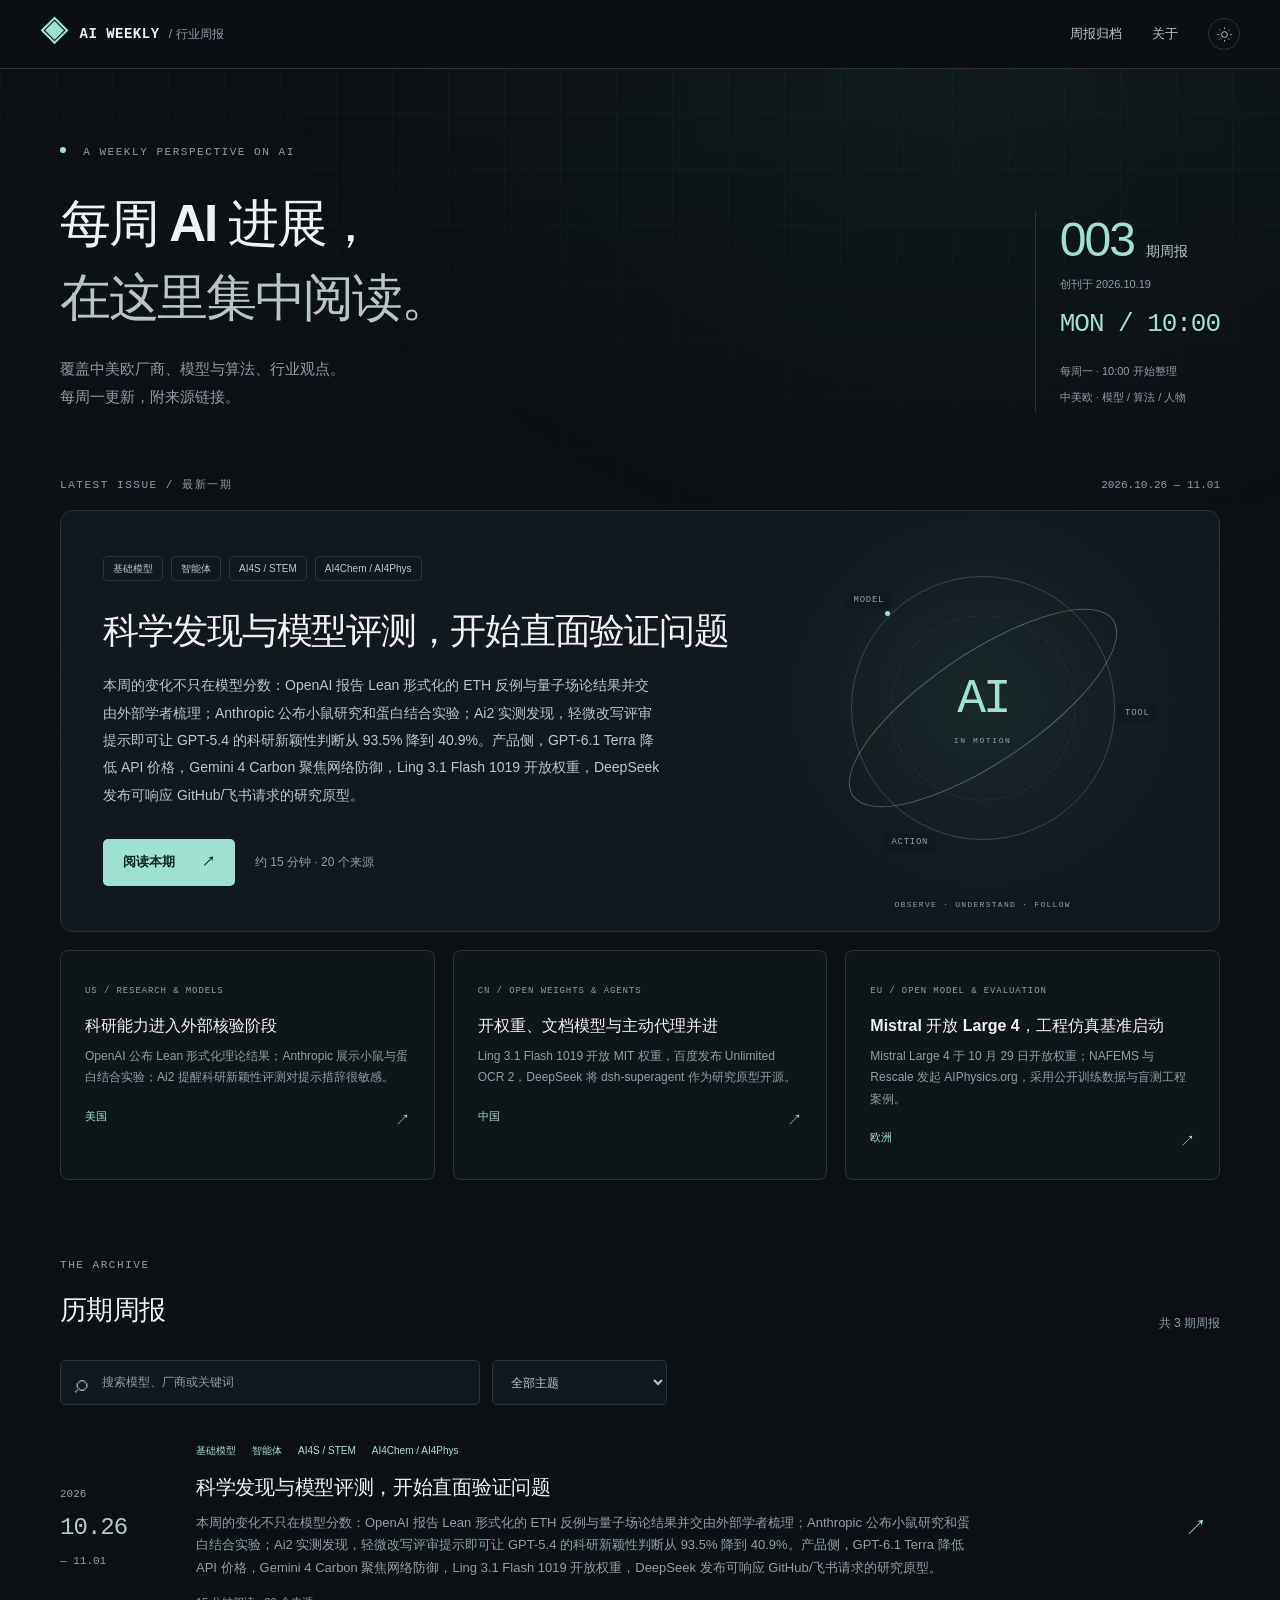
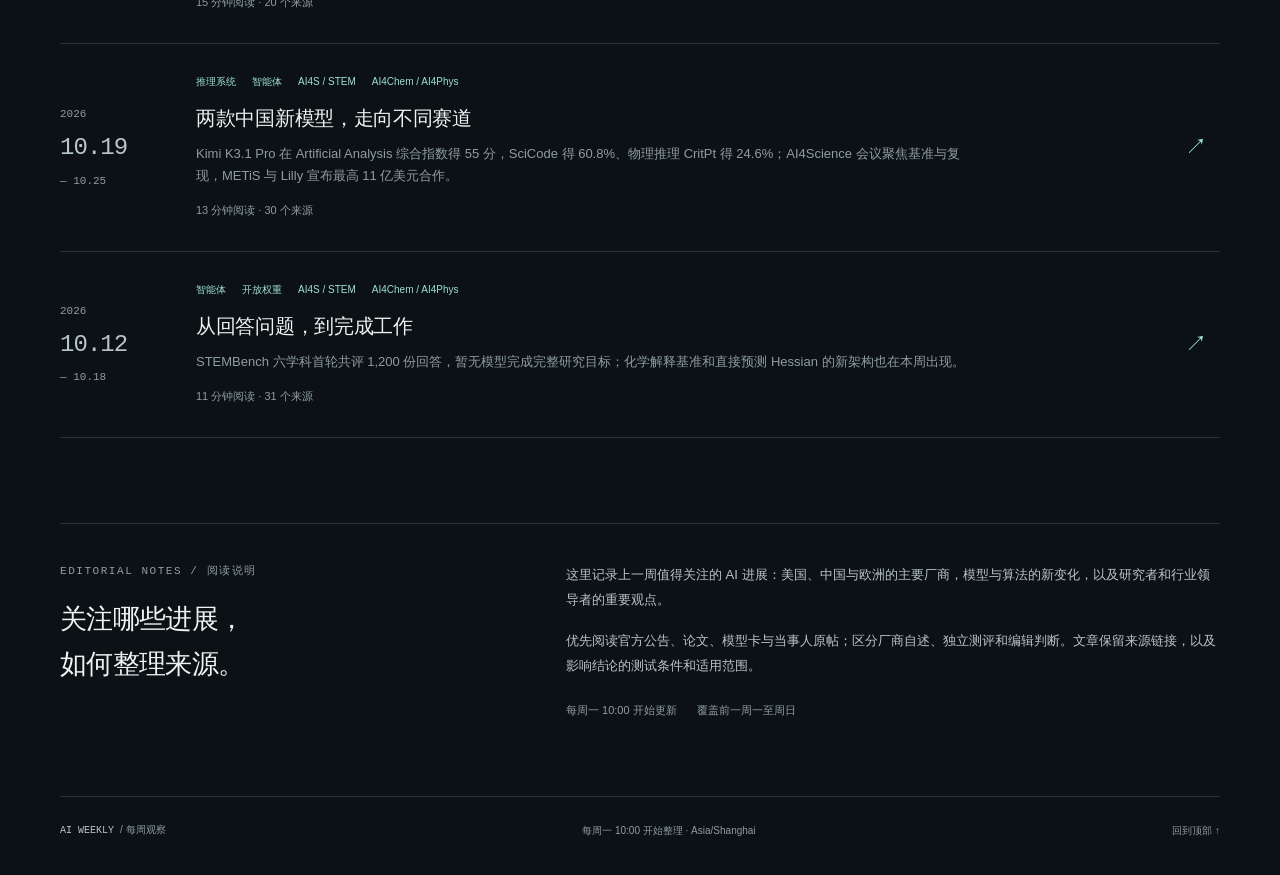
==== commit 30621043: "Add AI weekly report for 2026-11-01" ====
--- a/site/index.html
+++ b/site/index.html
@@ -1,6 +1,6 @@
 <!doctype html><html lang="zh-CN" data-theme="dark"><head><meta charset="utf-8"><meta name="viewport" content="width=device-width,initial-scale=1"><meta name="color-scheme" content="dark light"><meta name="description" content="每周关注 AI 的实际进展，记录模型、技术与重要观点。"><title>AI 行业周报 · AI WEEKLY</title><link rel="icon" href="assets/favicon.svg" type="image/svg+xml"><script src="assets/theme.js"></script><link rel="stylesheet" href="assets/style.css"><script src="assets/app.js" defer></script></head><body><a class="skip" href="#main">跳到正文</a><header class="site-header"><div class="header-inner">
     <a class="brand" href="index.html" aria-label="AI 周报首页"><span class="brand-symbol" aria-hidden="true">◈</span><span>AI WEEKLY<span class="brand-cn"> / 行业周报</span></span></a>
-    <nav aria-label="主导航"><a href="index.html#archive" aria-current="page">周报归档</a><a href="index.html#about">关于</a><button class="theme-toggle" aria-label="切换到浅色模式" title="切换明暗模式"><svg viewBox="0 0 24 24" aria-hidden="true"><circle cx="12" cy="12" r="4"/><path d="M12 2v2m0 16v2M2 12h2m16 0h2M5 5l1.4 1.4m11.2 11.2L19 19M5 19l1.4-1.4M17.6 6.4L19 5"/></svg></button></nav></div></header><div id="top"></div><main id="main"><section class="intro wrap"><div><p class="eyebrow"><span class="status-dot"></span> A WEEKLY PERSPECTIVE ON AI</p><h1>每周 AI 进展，<br><span>在这里集中阅读。</span></h1><p class="intro-copy">覆盖中美欧厂商、模型与算法、行业观点。<br>每周一更新，附来源链接。</p></div><div class="intro-note"><span class="journal-total"><strong>002</strong> 期周报</span><span>创刊于 2026.10.19</span><span class="mono">MON / 10:00</span><span>每周一 · 10:00 开始整理</span><span>中美欧 · 模型 / 算法 / 人物</span></div></section>
-    <section class="wrap" aria-labelledby="latest-title"><div class="section-label"><span class="eyebrow">LATEST ISSUE / 最新一期</span><span class="mono">2026.10.19 — 10.25</span></div><div class="feature"><div class="feature-copy"><div class="tag-row"><span>推理系统</span><span>智能体</span><span>AI4S / STEM</span><span>AI4Chem / AI4Phys</span></div><h2 id="latest-title">两款中国新模型，走向不同赛道</h2><p>Kimi K3.1 Pro 在 Artificial Analysis 综合指数得 55 分，SciCode 得 60.8%、物理推理 CritPt 得 24.6%；AI4Science 会议聚焦基准与复现，METiS 与 Lilly 宣布最高 11 亿美元合作。</p><div class="feature-actions"><a class="button" href="issues/2026-10-25.html">阅读本期 <span>↗</span></a><span class="muted">约 13 分钟 · 30 个来源</span></div></div><div class="feature-art" aria-hidden="true"><div class="orbital orbital-1"></div><div class="orbital orbital-2"></div><div class="orbital orbital-3"></div><div class="orb-core">AI<span>IN MOTION</span></div><span class="orbit-label label-model">MODEL</span><span class="orbit-label label-tool">TOOL</span><span class="orbit-label label-action">ACTION</span><span class="art-footnote">OBSERVE · UNDERSTAND · FOLLOW</span></div></div><div class="region-grid"><a class="region" href="issues/2026-10-25.html#section-3"><span class="eyebrow">US / SYSTEMS</span><h3>代理产品与芯片推理栈升级</h3><p>Claude Duet 探索个人工作代理，AWS 与 Google 为自研芯片提供 PyTorch 推理路径。</p><span class="region-bottom">美国<span aria-hidden="true">↗</span></span></a><a class="region" href="issues/2026-10-25.html#section-4"><span class="eyebrow">CN / INFERENCE</span><h3>前沿分数与低价代理并列</h3><p>Kimi K3.1 Pro 独立指数 55；MiniMax M3.1 Flash 独立指数 42。</p><span class="region-bottom">中国<span aria-hidden="true">↗</span></span></a><a class="region" href="issues/2026-10-25.html#section-5"><span class="eyebrow">EU / VOICE AGENTS</span><h3>语音模型接入实时工作流</h3><p>Mistral Voxtral 3 将语音识别、工具调用与合成整合进实时代理 SDK。</p><span class="region-bottom">欧洲<span aria-hidden="true">↗</span></span></a></div></section>
-    <section class="archive-section wrap" id="archive" aria-labelledby="archive-title"><div class="archive-header"><div><p class="eyebrow">THE ARCHIVE</p><h2 id="archive-title">历期周报</h2></div><span class="archive-count" id="archive-count" aria-live="polite">共 2 期周报</span></div><div class="archive-tools"><label class="search"><span aria-hidden="true">⌕</span><input id="search" type="search" placeholder="搜索模型、厂商或关键词" aria-label="搜索周报"></label><label class="topic-filter"><span class="sr-only">按主题筛选</span><select id="topic"><option value="">全部主题</option><option>AI4Chem / AI4Phys</option><option>AI4S / STEM</option><option>开放权重</option><option>推理系统</option><option>智能体</option></select></label></div><div id="archive-list"><a class="archive-card" href="issues/2026-10-25.html" data-search="两款中国新模型，走向不同赛道 Kimi 冲击前沿综合能力，MiniMax 主打低成本代理；语音与推理系统同步升级 Kimi K3.1 Pro 在 Artificial Analysis 综合指数得 55 分，SciCode 得 60.8%、物理推理 CritPt 得 24.6%；AI4Science 会议聚焦基准与复现，METiS 与 Lilly 宣布最高 11 亿美元合作。 **观察区间：2026 年 10 月 19–25 日｜上海时间** 这周最该留意的是几家模型厂商直接交出了新版本：Moonshot 发布 Kimi K3.1 Pro，Artificial Analysis 给出 55 分；MiniMax 推出 M3.1 Flash，独立指数从前代的 29 升至 42。美国厂商同步推进智能体和推理基础设施；欧洲的 Mistral 发布了面向实时语音代理的 Voxtral 3。以下把厂商自测与独立评测分开列出，避免只看单一榜单。 # 一周速览 | 地区 | 关键进展 | 看点 | | --- | --- | --- | | 美国 | Anthropic 推出 Claude Duet；AWS、Google 开放芯片 PyTorch 后端；NVIDIA 扩展本地模型 | 智能体体验与模型运行基础设施一起演进 | | 中国 | Kimi K3.1 Pro：独立指数 55；MiniMax M3.1 Flash：独立指数 42；DeepSeek 开源 DeepInfer | 前沿模型、低成本智能体与开放推理工程并进 | | 欧洲 | Mistral 发布 Voxtral 3 语音模型与智能体 SDK | 把听、推理、调用工具和说整合进实时语音流程 | # 厂商进展 ## 美国 - **Anthropic｜Claude Duet 研究预览（10 月 21 日）**：一个运行在独立虚拟机中的个人代理，可读取连接的应用，早晨汇总待办、邮件与日程，并在出现需要处理的事项时提醒用户。它在发送消息、付款或删除内容前会请求确认。Duet 使用 Claude Opus 5.5，属于产品和代理工作流更新，不是新基础模型；目前仍是候补名单研究预览。([Anthropic 产品说明](https://claude.com/resources/articles/claude-duet)) - **NVIDIA｜Nemotron 3.5 与本地代理模型（10 月 15、23 日）**：Super VL 是 120B 模型，官方公布 120B 总参数、12B 激活参数，定位于视觉与长期运行的代理；Bolt 74B-A9B 面向 24GB 显存设备，Bolt E4B 面向约 4GB 本地语音代理。NVIDIA 宣称 Super VL 在同级任务上最高快 5 倍，属于厂商口径；这组发布体现的是从数据中心视觉代理到本地语音代理的部署跨度。([NVIDIA 发布说明](https://blogs.nvidia.com/blog/nemotron-3-5-super-vl/)) - **OpenAI｜模型与 Codex 工作流进入 Google Cloud（10 月 21 日）**：OpenAI 前沿模型和 Codex 智能体工作流开始进入 Google Cloud Model Garden，先向部分企业客户开放预览。企业可通过 Google Cloud Marketplace 使用这些服务。此举扩展了 OpenAI 模型的云分发渠道；公告同时说明微软仍是 OpenAI 的主要云合作伙伴。([OpenAI 公告](https://openai.com/index/openai-models-google-cloud/)) - **OpenAI｜收购 Orchestra Bio（10 月 20 日）**：Orchestra Bio 提供协调生物制药研发流程的平台，OpenAI 计划将其与 Rosalind 等生命科学工具结合，协助团队管理药物研发项目。此次收购着重整合研发工作流与团队协作工具。([OpenAI 公告](https://openai.com/index/openai-to-acquire-orchestra-bio/)) - **Meta｜“薄编排器”智能体架构（10 月 19 日）**：Meta 分享一种把职责拆开的生产系统设计：中央编排器负责步骤调度和可靠性检查，专业智能体处理领域推理。Meta 称，过去把过多职责交给大型模型会带来生产环境中的幻觉；固定规则的轻量编排器更容易控制。其内部案例中，新栏目准备时间从人工的 3–4 天缩短到 1 小时以内，约三分之二的变更无需大量人工修改。上述数据来自 Meta 内部案例，独立评估仍待补充。([Meta Engineering](https://engineering.fb.com/2026/10/19/ml-applications/thin-orchestrator-ai-agent-architecture/)) - **NVIDIA｜Nemotron、Cosmos 等开放模型在欧洲产业中的布局（10 月 21 日）**：NVIDIA 在 GTC Berlin 介绍 Nemotron 3.5 Super VL、Bolt、Retriever，结构化业务数据模型 Kumo、世界模型 Cosmos 3.5，以及自动驾驶、生命科学和量子计算相关模型。公司将其定位为可供企业部署和定制的开放模型组合；具体能力仍应按各模型卡与独立评测分别判断。([NVIDIA 模型组合说明](https://blogs.nvidia.com/blog/open-models-europe-industry/)) - **NVIDIA｜模块化 AI 工厂 DSX POD（10 月 21 日）**：在柏林公布的参考设计把 Vera Rubin AI 工厂整合进模块化机房，由合作伙伴提供组件。NVIDIA 称，在场地已准备好的条件下，部署周期可由约 6 个月缩短至最快 14 天，预计 2027 年初可用。上述时限为厂商目标，实际交付表现仍待验证。([NVIDIA 公告](https://nvidianews.nvidia.com/news/nvidia-introduces-dsx-pod-ai-factories-to-accelerate-europes-infrastructure-deployment/)) ## 中国 - **阿里 Qwen｜QwenGyre 论文修订（10 月 20 日）**：这是长程在线强化学习框架，不是新模型发布。它在模型执行环境任务时动态分配 GPU 生成轨迹或训练，并压缩分支轨迹中的重复路径。论文在 Qwen 3.8 2.4T、每条轨迹 700K token 的设置下，报告 NL2RepoBench 从 52.5% 提升至 58.5%（48 步），相对 Colocate 和 Async 最高分别提速 1.85 倍、1.78 倍。([arXiv 论文 v2](https://arxiv.org/abs/2609.33848)) - **月之暗面｜Kimi K3.1 Pro（10 月 23 日）**：这是 K3.1 系列首款模型。Moonshot 称其为 2.8T 总参数、104B 激活参数的混合专家模型（MoE，每个 token 只调用部分参数），上下文为 1M token。Artificial Analysis 综合指数得 55 分，在该机构 709 个模型中列入前 27；该指数 v4.3.2 汇总 10 项评测。模型已可通过 Kimi 产品和 API 使用，完整权重计划于 11 月 4 日发布。([Kimi 技术博客](https://www.kimi.ai/blog/kimi-k3-1-pro)，[Artificial Analysis 独立比较与方法](https://artificialanalysis.ai/models/comparisons/kimi-k3-1-pro-vs-gpt-6-1-sol)) | Kimi K3.1 Pro 评测 | 成绩 | 比较与归因 | | --- | --- | --- | | Artificial Analysis Intelligence Index | 55 | 独立评测的 10 项任务综合分 | | Artificial Analysis Terminal-Bench 4.0 | 67% | GPT-6.1 Sol Max 为 56%；该页面指标，采用其自身评测口径 | | Kimi 发布页 Terminal-Bench 4.0 | 65.7% | Opus 5.5 为 66.4%，GPT-6 Astra 为 58.2%；Kimi 使用 Claude Code harness，竞品分数来自官方资料或榜单，条件未完全统一 | | Kimi Code Bench 3.0 长程编码 | 61.2 | K3 为 55.95；Kimi 内部评测 | | BenchCAD 多视角重建（带工具） | 92.7% | Opus 5.5 为 96.2%，GPT-6 Astra 为 95.9%；Kimi 官方在 1,000 例子集测得 | 这几项分别衡量综合能力、终端编程、长程编码和 3D 重建，测试环境也不同，适合分项查看。([Kimi 技术博客](https://www.kimi.ai/blog/kimi-k3-1-pro)，[Artificial Analysis 指数页](https://artificialanalysis.ai/models/comparisons/kimi-k3-1-pro-vs-gpt-6-1-sol)) ![BenchCAD 的 1,000 例子集测试结果，分别列出使用工具与不使用工具时各模型的 Voxel IoU](../assets/kimi-k3-1-benchcad-results.webp) 来源：[Kimi 官方技术博客图表](https://www.kimi.ai/blog/kimi-k3-1-pro)。这是厂商在 1,000 例子集上展示的结果；工具条件改变了分数，读图时应分开比较。 - **MiniMax｜M3.1 Flash（10 月 19 日）**：模型通过更激进的稀疏化提高推理效率。MiniMax 报告中位输出速度超过 170 token/s，代理任务成本比前代低 70%；公布的基准包括 DeepSWE v1.1 73.7%、OSWorld V2 61.7、BankerToolBench 76.2、CyberGym 82%、Agents’ Last Exam 29.6，均为厂商测评。Artificial Analysis 对周度综述提供的快照记录指数 42；其现行模型页显示 43，任务成本约 0.22 美元。该差异可能来自页面更新时间或分数取整，报告保留两个来源读数。API 标价为输入每百万 token 0.15 美元、输出 0.60 美元、缓存输入 0.015 美元；官方称权重稍后发布，当时可通过 API、M Plan 和 MiniMax Code 使用。([MiniMax 发布说明](https://www.minimax.io/blog/minimax-m31f)，[Artificial Analysis 当前模型页](https://artificialanalysis.ai/models/minimax-m3-1-flash)，[AI Atlas 周度快照](https://atlas.prashish.com/weeks/2026-10-19)) - **DeepSeek｜开源 DeepInfer 推理框架与 deepseek-recipe（10 月 20 日）**：DeepSeek 表示，DeepInfer 正在为 V4.1 Flash 提供高吞吐、低延迟服务，并公开其生产推理组件。官方帖提及高性能算子、分布式推理、推测解码、SWA Bounded Replay 和结构化输出；同时开源负责 token 编解码的 deepseek-recipe。开源推理栈让部署方有机会检查和优化服务实现，但实际成本、能耗和延迟仍取决于硬件与配置。([DeepSeek 官方公告](https://x.com/deepseek_ai/status/2112476496283775135)，[组件说明](https://x.com/deepseek_ai/status/2112476501065286085)) - **DeepSeek｜V4.1 Flash 1017 的 ARC-AGI 测试成绩（10 月 23 日）**：ARC Prize 公布的验证结果为 ARC-AGI-2 78.1%，每题成本 0.16 美元；ARC-AGI-1 为 94.5%，每题 0.06 美元。ARC Prize 还列出 Flash 系列在 ARC-AGI-2 上从 V4 Flash 0731 的 61.4%，升至 V4.1 Flash 的 72.9%，再到 1017 版的 78.1%。分数与成本均对应 ARC Prize 的这组任务和评测设置。([ARC Prize 原帖](https://x.com/arcprize/status/2113318031954764273)) - **政策｜中国商务部回应美国联邦机构移除 DeepSeek（10 月 20 日）**：美国联邦公报刊载针对联邦民事行政部门 IT 系统的移除要求，覆盖 DeepSeek 服务及使用相关实现的第三方产品。适用范围为联邦民事行政部门的系统采购与使用。中国商务部表示强烈不满和反对，称中国企业提供安全可靠服务并遵守当地法律。([美国《联邦公报》](https://www.govinfo.gov/content/pkg/FR-2026-10-20/html/2026-21447.htm)，[中国商务部答问](https://www.mofcom.gov.cn/xwfb/xwfyrth/art/2026/art_2f92a22be4324ec6bc566e4ccdb77436.html)) - **政策｜推动 AI 与制造业、商贸流通融合（10 月 19 日）**：中国九部门发布相关意见，提出推动人工智能用于产品设计、生产、营销、供应链及智能商品，发展工业大模型、边缘智能与柔性制造。这些措施提出了产业应用方向，规模化落地情况仍需后续观察。([北京市科委转载的政策全文](https://kw.beijing.gov.cn/xwdt/kcyx/xwdtshgg/202610/t20261019_4909345.html)) ## 欧洲 - **Mistral｜Voxtral 3 实时语音代理（10 月 20 日）**：发布语音识别、语音合成模型和代理 SDK，把听、理解、工具调用与语音回复接入同一条实时流式管线。识别支持 50 多种语言；合成支持 35 多种语言及 50 多种方言。Mistral 主张语音可经欧盟托管 API 处理，也可自行部署，便于控制数据留存位置；这些是产品规格与部署选择，尚非独立能力评测。([Mistral 发布说明](https://mistral.ai/news/voxtral-3/)) - **欧洲基础设施动态**：NVIDIA 在 GTC Berlin 发布的模型组合与 DSX POD 参考设计是美国公司面向欧洲产业的部署方案，不是欧洲本土厂商的模型发布。([NVIDIA 模型组合](https://blogs.nvidia.com/blog/open-models-europe-industry/)，[DSX POD](https://nvidianews.nvidia.com/news/nvidia-introduces-dsx-pod-ai-factories-to-accelerate-europes-infrastructure-deployment/)) # 技术与能力进化 - **推理栈成为模型竞争的一部分**：DeepSeek 把生产服务框架与 token 编解码组件开放出来；Google 则宣布 vLLM、SGLang 可通过 TorchTPU 原生 PyTorch 后端使用 TPU。Google 提到 KV 缓存（复用已计算的注意力键和值）、推测解码、长上下文、预填充与解码分离，以及低精度量化等支持，并引用 SemiAnalysis InferenceX 与合作方部署数据。相关性能结论适用于公告引用的模型、硬件与测试设置。([Google 开发者公告](https://developers.googleblog.com/en/announcing-new-vllm-and-sglang-inference-engines-on-tpu/)) - **Kimi 的提升来自后训练与长程强化学习工程**：Kimi 说明 K3.1 Pro 是在 K3 上增加后训练算力，并优化强化学习框架、长上下文推理、沙盒和轨迹调度。厂商用 167 个任务和 420 次独立审查作示例，称模型修正了人体步态模拟器中的 36 处肩部肌肉力臂错误，使模拟从数秒内跌倒改善到连续行走 11.2 秒。这是公司展示的内部任务；它能说明长程调试案例，不能替代独立复现。([Kimi 技术博客](https://www.kimi.ai/blog/kimi-k3-1-pro)) - **模型分数要和成本、速度、任务边界一起看**：Kimi 在 Artificial Analysis 综合指数为 55，但该榜每项任务成本约 2.11 美元；MiniMax 为 42，约 0.22 美元/任务。它们并非同一能力等级的简单排序：Artificial Analysis 指数覆盖 10 项任务，Kimi 的价格、输出 token 与单任务时长也不同。MiniMax 的 170 token/s 是厂商报告的中位输出速度，不是 AA 的同一测试指标。([Artificial Analysis Kimi 指数与任务成本](https://artificialanalysis.ai/models/comparisons/kimi-k3-1-pro-vs-gpt-6-1-sol)，[AI Atlas 对 M3.1 Flash 的评测汇总](https://atlas.prashish.com/weeks/2026-10-19)) - **语音代理是系统能力，不只是更自然的 TTS**：Mistral 的 Voxtral 3 把多语种识别、轮次判断、推理、工具调用和语音合成串入实时 SDK；Claude Duet 则把代理放入隔离环境并设置付款、删除等确认点。两者分别展示语音接口与个人工作流代理的系统设计重点。 - **统一管理混合模型的缓存与状态**：SGLang 提出 Unified Memory 层，把注意力模型的 KV cache 与循环模型状态纳入统一内存管理。项目团队在 RTX 5090、Qwen3.5-4B 的缓存压力测试中报告，可保留的前缀数从 10 个增至 19 个；重复查询完成时间从 4.105 秒降至 2.548 秒。这是项目方给出的特定实验结果，显示服务系统需要同时管理不同类型的模型状态。([SGLang 技术说明](https://www.sglang.io/blog/unified-memory)) - **交互式多模态服务从“轮次”走向全双工**：SGLang 的 Omni Interactive Runtime 旨在统一承载原生全双工模型（允许输入与输出同时进行）、轮次式模型和级联模型，让语音或多模态交互不用为每种模型重建服务基础设施。其设计也留下一个开放问题：交互能力应由模型学习多少、由运行时编排多少。([SGLang 说明](https://www.sglang.io/blog/omni-interactive-runtime)) - **编排器变薄，专业智能体变专**：Meta 的经验是把流程控制、重试与一致性检查放在确定性组件中，避免让一个大模型同时承担调度和领域推理。这类分工把可靠性问题从“再加提示词”转到更容易观察和测试的系统设计上；是否适合某个产品，仍要看任务的容错和验证机制。 - **开放模型与工厂化交付并行**：NVIDIA 在同一场 GTC Berlin 既发布模型组合，也提出预制化 AI 工厂。行业竞赛因此不只看模型分数，还看企业能否获得算力、把模型部署在本地，并承担持续推理成本。其部署时限和效率数字仍是 NVIDIA 的目标或估算。 # AI4S / STEM：基准分数与科研落地分开看 本周 AI4Phys 与材料领域暂无可核实的新模型或物性基准发布。科学相关动态主要是 Kimi 的跨学科评测读数、AI4Science 会议对基准和复现的关注，以及 AI4Chem 从算法论文到药物递送合作的不同阶段案例。 ## 基准：补看 Kimi 的科学知识成绩 Kimi K3.1 Pro 于 10 月 23 日上线。Artificial Analysis 对该模型的独立评测记录了以下科学相关结果： | 基准 | 分数 | 主要测量对象 | | --- | ---: | --- | | Humanity’s Last Exam（HLE） | 52.5% | 跨学科高难知识与推理，含科学题但不是纯科学分项 | | SciCode | 60.8% | 科学编程任务 | | CritPt | 24.6% | 物理推理 | 三项分数来自同一评测方，分别测量跨学科知识推理、科学编程和物理推理；它们衡量的能力各不相同，不能代替实验或真实科研任务验证。([Artificial Analysis 模型比较与基准口径](https://artificialanalysis.ai/models/comparisons/kimi-k3-1-pro-vs-gpt-6-1-sol)) ## AI4Chem：从算法研究走向药物递送合作 - **METiS TechBio × Eli Lilly（10 月 19 日）**：双方宣布合作开发组织靶向脂质纳米颗粒（LNP）递送技术。METiS 将使用其离子化脂质发现与优化平台寻找新型 LNP 结构；最高约 11 亿美元的潜在付款取决于开发、监管和商业里程碑，另有较低的双位数百万美元级首付款。这是一项研发合作和里程碑付款安排，当前公告未提供平台性能或临床疗效证据。([METiS 公告](https://metistechbio.com/en/qyxw.html)，[Reuters 报道](https://www.investing.com/news/stock-market-news/metis-techbio-inks-up-to-11-billion-deal-with-eli-lilly-for-drug-delivery-tech-4956907)) - **韩国大学 DHPS 抑制剂研究：本周媒体报道的是旧论文**：10 月 19 日出现相关报道，期刊论文则发表于 8 月 5 日。研究比较了 13 种结合评分模型和 10 种分子生成方法；作者报告的 RL-Design 命中率为 92.02%，并对 6 个片段分子做实验，其中 3 个预测活性分子均抑制 DHPS，2 个 IC₅₀ 分别为 31.2 和 49.1 μM。六个样本的预测与实验方向一致，属于有限规模的体外酶学验证。([期刊论文全文与发表日期](https://link.springer.com/article/10.1186/s13321-026-01277-4)) ## STEM 研究共同体：会议把评测与复现提到台前 AI4Science 2026 于 10 月 23–25 日举行。大会介绍列出 datasets/benchmarks 专题，以及复现与研究产物倡议，涉及数据治理、不确定性量化、透明评测和可部署系统。这反映出领域关注点已延伸到模型结果能否复核、复现和用于实验室及观测系统。([AI4Science 2026 官方议程说明](https://www.ic-ai4science.org/)) # 重要论断与我的判断 &gt; [!CALLOUT] 💡 &gt; &gt; **编辑观察：AI 的实际表现越来越依赖模型与推理引擎、缓存、编排器及算力设施的配合。** - **Sam Altman｜安全工作必须跟上能力变化**：Altman 在 X 上欢迎 Aleksander Madry 回到 OpenAI，称面对超级智能时，安全与安保挑战很大，Madry 的经验适合承担这项工作。他表达了对安全挑战的判断，帖子未给出风险的量化估计。([Altman 原帖](https://x.com/sama/status/2112652656602923366)) - **Demis Hassabis｜把 AGI 时间窗口收窄到 2–3 年**：在《华尔街日报》专访中，Hassabis 将此前 3–5 年的预测更新为 2–3 年，并称目前系统很强，但未来一两年的系统会更强。这是 Hassabis 的个人预测。他同时谈到 AI 在科学、医学中的潜力，以及安全地将 AGI 带入社会的目标。([WSJ 专访视频及文字稿](https://finance.yahoo.com/video/demis-hassabis-makes-toughest-decisions-093000164.html)，[时间窗口报道](https://www.tomsguide.com/ai/googles-ai-chief-says-human-level-ai-could-arrive-by-2028-and-were-not-ready)) - **我的判断**：本周最实在的进展，是模型服务工程公开化、基准分数继续提升，以及多智能体系统开始把协调责任交给更可控的运行时。AGI 时间表依旧是观点；Meta、Google、SGLang 与 NVIDIA 给出的效率数据也各有特定条件。后续应继续看独立复现、真实任务完成率、单位任务成本和部署可靠性。 # 延伸阅读 - [DeepSeek：DeepInfer 开源公告](https://x.com/deepseek_ai/status/2112476496283775135) - [ARC Prize：DeepSeek V4.1 Flash 1017 基准成绩](https://x.com/arcprize/status/2113318031954764273) - [Meta Engineering：薄编排器智能体架构](https://engineering.fb.com/2026/10/19/ml-applications/thin-orchestrator-ai-agent-architecture/) - [Google：vLLM 与 SGLang 在 TPU 上的 PyTorch 推理](https://developers.googleblog.com/en/announcing-new-vllm-and-sglang-inference-engines-on-tpu/) - [OpenAI：模型与 Codex 工作流进入 Google Cloud](https://openai.com/index/openai-models-google-cloud/) - [中国商务部：回应美国对 DeepSeek 的联邦系统移除要求](https://www.mofcom.gov.cn/xwfb/xwfyrth/art/2026/art_2f92a22be4324ec6bc566e4ccdb77436.html) - [NVIDIA：GTC Berlin 开放模型组合](https://blogs.nvidia.com/blog/open-models-europe-industry/) - [SGLang：Unified Memory](https://www.sglang.io/blog/unified-memory) - [Kimi：K3.1 Pro 技术报告与基准数据](https://www.kimi.ai/blog/kimi-k3-1-pro) - [Artificial Analysis：Kimi K3.1 Pro 独立评测与方法](https://artificialanalysis.ai/models/comparisons/kimi-k3-1-pro-vs-gpt-6-1-sol) - [MiniMax：M3.1 Flash 基准、价格与模型说明](https://www.minimax.io/blog/minimax-m31f) - [Mistral：Voxtral 3 语音代理 SDK](https://mistral.ai/news/voxtral-3/) - [Anthropic：Claude Duet 产品说明](https://claude.com/resources/articles/claude-duet) - [AI Atlas：10 月 19–25 日周度综述](https://atlas.prashish.com/weeks/2026-10-19) - [Artificial Analysis：Kimi K3.1 Pro 的 HLE、SciCode 与 CritPt 数据](https://artificialanalysis.ai/models/comparisons/kimi-k3-1-pro-vs-gpt-6-1-sol) - [METiS TechBio：Lilly 合作公告](https://metistechbio.com/en/qyxw.html) - [AI4Science 2026：基准、数据与复现议题](https://www.ic-ai4science.org/) - [韩国大学 DHPS 设计论文（2026-08-05 发表）](https://link.springer.com/article/10.1186/s13321-026-01277-4) **来源说明**：本期已检索并阅读厂商公告、项目技术说明、政策文件、ARC Prize 独立基准帖及负责人公开发言。正文将厂商披露的性能和部署目标标作厂商自述；基准成绩注明测试范围；观点与编辑判断分开呈现。相关 X 原帖链接已附在 DeepSeek、ARC Prize 和 Sam Altman 条目中。 推理系统 智能体 AI4S / STEM AI4Chem / AI4Phys" data-tags="[&quot;推理系统&quot;, &quot;智能体&quot;, &quot;AI4S / STEM&quot;, &quot;AI4Chem / AI4Phys&quot;]"><div class="archive-date"><span>2026</span><strong>10.19</strong><span>— 10.25</span></div><div class="archive-content"><div class="tag-row"><span>推理系统</span><span>智能体</span><span>AI4S / STEM</span><span>AI4Chem / AI4Phys</span></div><h3>两款中国新模型，走向不同赛道</h3><p>Kimi K3.1 Pro 在 Artificial Analysis 综合指数得 55 分，SciCode 得 60.8%、物理推理 CritPt 得 24.6%；AI4Science 会议聚焦基准与复现，METiS 与 Lilly 宣布最高 11 亿美元合作。</p><span class="archive-meta">13 分钟阅读 · 30 个来源</span></div><span class="archive-arrow" aria-hidden="true">↗</span></a><a class="archive-card" href="issues/2026-10-18.html" data-search="从回答问题，到完成工作 预训练、长程强化学习与专业智能体同步演进 STEMBench 六学科首轮共评 1,200 份回答，暂无模型完成完整研究目标；化学解释基准和直接预测 Hessian 的新架构也在本周出现。 **观察区间：2026 年 10 月 12–18 日｜上海时间** 本周的主线是让模型持续执行任务，同时把更大的训练规模、专业能力和推理成本放进同一场竞争。微软公布 2.8 万亿参数预训练模型的训练细节，Meta 推进智能体模型与记忆机制；中国出现记忆系统、长程强化学习和 DeepSeek 版本迭代，欧洲的 Mistral 则把模型延伸到时间序列预测与科研。 # 一周速览 | 地区 | 关键进展 | 看点 | | --- | --- | --- | | 美国 | 微软公布 MAI-Base-2 预训练结果；Meta 更新 Muse 系列；xAI 发布 Grok Voice 3 | 训练规模、长程智能体与低延迟语音交互同时推进 | | 中国 | DeepSeek 更新 V4.1 Flash 1017；腾讯开源 Hy-Memory 2.0；阿里公布 QwenGyre | 模型之外，记忆系统与长程强化学习训练框架也在迭代 | | 欧洲 | Mistral 发布 Timestral；与 CERN 合作研发物理模型 Flare | 从通用聊天模型扩展到行业预测与科学发现 | # 厂商进展 ## 美国 - **Microsoft AI｜MAI-Base-2 完成预训练（10 月 15 日）**：这是一个 2.8T 总参数、每个 token 激活 80B 参数的 MoE 基础模型，使用 16,000 张 GB200 训练 38 天，训练数据约 50T token。微软报告平均模型 FLOPs 利用率（MFU）为 21%、训练有效运行率（goodput）为 89%，并称在自选的四项预训练评测上，比 DeepSeek-V4-Pro-Base 高 4.2–12.3 倍 FLOPs 效率。注意这仍是基础模型：微软当时尚未公布后训练成绩、权重或 API；效率比较也由微软用自家评测和缩放曲线计算。([微软技术报告](https://microsoft.ai/news/frontier-pre-training-at-microsoft-ai/)) - **xAI｜Grok Voice 3（10 月 14 日）**：Artificial Analysis 的独立语音评测给出 Speech-to-Speech Index 86.9，Full Duplex Bench 97%，任务成功率 94.8%；其对比表中 GPT-Live-1 Astra 为 83.2，Gemini 3.8 Live 为 82.6。它测的是语音对话、打断处理和任务完成，不等同于通用语言模型榜单。xAI 报价为每分钟 0.08 美元，并称其自有客服系统每天处理约 20,000 通电话；后者属于厂商运营数据。([xAI 公告及所引独立评测](https://x.ai/news/grok-voice-3)) - **Anthropic｜小模型在物联网设备上的自我复制风险研究（10 月 12 日）**：研究团队报告，在测试的 9 类硬件中，9B 模型有 8 类成功运行推理；30B 及以下模型已能分别完成复制所需的许多步骤，但串联执行仍会出错。文中关于小模型可能在年底达到端到端能力的说法，是按历史进步速度外推，并非已验证的现实攻击。([Anthropic 红队研究](https://www.anthropic.com/research/self-replicating-ai)) - **NVIDIA｜Nemotron 3.5 Super VL 与 Bolt（10 月 15 日）**：Super VL 是面向视觉与常驻智能体的 120B 开放模型，Bolt 74B-A9B 面向 24GB 设备，Bolt E4B 则定位在约 4GB 的本地设备。NVIDIA 称 Super VL 在同级任务中最高快 5 倍；这是厂商性能主张。模型组合覆盖数据中心与本地部署，Bolt E4B 在 10 月 23 日才计划推出，故本周处于预告状态。([NVIDIA 发布说明](https://blogs.nvidia.com/blog/nemotron-3-5-super-vl/)) - **Meta｜Muse Wonder / Wonder Full 与 Muse Spark Open（10 月 12、16 日）**：Muse Wonder 面向个人与专业智能体，强调记忆和目标追踪。随后发布的开放权重模型 Muse Spark Open，总参数为 816B、活跃参数为 42B，上下文长度为 1M token。据 Meta 介绍，它支持多步推理和复杂软件工程，可在两台 Apple M5 Ultra Mac Studio 上运行，兼容多种推理框架。这些能力描述及“最强美国开放权重模型”的定位均来自 Meta，尚待独立验证。([Muse Wonder](https://research.meta.ai/blog/muse-wonder)，[Meta 的 X 公告](https://x.com/AIatMeta/status/2110779754274292212)，[运行与框架说明](https://x.com/AIatMeta/status/2110779756828557356)) - **Google｜Gemini 4 Argon（10 月 13 日）**：已向全球开发者、企业及 Gemini 用户开放。Google 强调其多步工作能力，应用涉及软件工程、金融、法律、网络安全与科学任务，并在自家 Vals Index 评测中报告多个专业领域第一的成绩。这是厂商公布的结果，仍需独立验证。([Google 发布说明](https://blog.google/innovation-and-ai/models-and-research/gemini-models/introducing-gemini-4-argon/)，[模型卡](https://deepmind.google/models/model-cards/gemini-4-argon/)) - **Anthropic｜公共利益基金（10 月 18 日）**：宣布设立 Public Benefit Fund，以公司股份支持非营利组织、向特定人群直接拨款，并资助 AI 对劳动力市场影响的研究。Anthropic 表示，基金份额将随公司增长而增加；考虑到 AI 的进展速度，公共利益投入可能需要超过既有的慈善承诺。([Anthropic 公告](https://www.anthropic.com/news/public-benefit-fund)，[X 公告](https://x.com/AnthropicAI/status/2111881963657412903)) ## 中国 - **腾讯混元｜Hy-Memory 2.0（三层开源，10 月 16 日）**：腾讯同时开源 30B-A3B 记忆模型、记忆管理 SDK 和 MemHub 应用，覆盖聊天、工作和代码记忆。腾讯在四套记忆系统上的综合测试报告 55.49，高于其列出的 Claude Opus 5（54.62）；在未见过的 EverMemOS 系统上得分 56.89。分数来自腾讯组织的记忆任务评测，不是通用模型能力榜。([腾讯项目页与评测口径](https://memory.hunyuan.tencent.com/)) - **DeepSeek｜V4.1 Flash 1017（10 月 17 日）**：新版本已上线网页、App 与 API。DeepSeek 称其基准成绩更好、完成任务更快、输出更短，并针对编程智能体 Harness 等做了优化。公告未披露新架构细节或可独立复现的数字。([DeepSeek 更新说明](https://api-docs.deepseek.com/news/news261017/)，[官方 X 公告](https://x.com/deepseek_ai/status/2111375640717033777)) - **独立榜单信号**：Arena.ai 在 X 公布，V4.1 Flash 1017 Max 在其 Code Arena WebDev 榜单的开放模型中排名第一，价格约为 Kimi K3 Max 的十分之一。该排名衡量的是网页开发任务表现。([Arena.ai 榜单帖](https://x.com/arena/status/2111894091168682086)) - **政策｜拟调整技术出口目录（10 月 16 日）**：商务部、科技部就新增人工智能、生物医药、光伏等 40 项技术公开征求意见，并对相关技术出口实行临时登记管理。拟调整范围包括 AI 大模型、智能体、算力集群和信息处理等技术。目录仍在征求意见，临时登记已施行，最终目录尚未确定。([商务部公告](https://www.mofcom.gov.cn/zfxxgk/gkml/art/2026/art_ccd0391072a94c809ae7e820abe2536b.html)，[答记者问](https://www.mofcom.gov.cn/zwgk/zcjd/art/2026/art_b11d5c1e9374421e93e85dc87eba6e38.html)) - 在本期检索到的中国头部厂商一手消息中，DeepSeek 的新版本信息最为明确。Qwen、Kimi 等此前发布的版本未计入本周。 ## 欧洲 - **Mistral｜Timestral（10 月 15 日）**：推出参数规模为 500 万至 2.09 亿的时间序列基础模型，面向零样本概率预测，支持多变量输入、未来协变量和长上下文。据 Mistral 介绍，模型可在 CPU 上运行，最大版本在 GIFT-Eval、TIME、fev-bench 三项公开基准中居首；这些成绩由厂商报告。这一产品采用了小参数、专业任务的基础模型路线。([Mistral 技术说明](https://mistral.ai/news/timestral/)) - **Mistral × CERN｜Flare（10 月 15 日）**：双方建立长期合作，研发高能物理基础模型，未来可能扩展到其他科学领域。首批模型计划于 10 月 27 日公开，整体预算和研发时间表尚未公布。([Reuters 报道](https://www.reuters.com/science/cern-mistral-partner-build-ai-foundation-models-physics-2026-10-15/)) # 技术与能力进化 - **从对话转向执行**：Meta 加强记忆和目标追踪，Google 强调复杂多步任务，DeepSeek 优化 Harness。它们共同关注的问题是：模型能否配合工具，连续完成一项工作的多个步骤？ - **多智能体长程任务**：Google DeepMind 称，4 个 Gemini 4 Argon 智能体在 Minecraft 沙盒中从零开始协作，27 小时内编写 2,783 个程序并通关；它们通过文本交流、共享笔记和调试推进任务。这是厂商披露的沙盒演示，其表现能否迁移到真实工作，仍需验证。([DeepMind X 公告](https://x.com/GoogleDeepMind/status/2111127991401247033)) - **智能体编码给工程系统带来新压力**：Anthropic 称，日合并代码变更量从 5 月约 2,500 项增至 9 月逾 30,000 项，为人类开发者设计的内部代码管理系统因此遇到瓶颈。代码产出增长，也增加了版本控制、审查和部署的工作量。([Anthropic 工程帖](https://x.com/AnthropicAI/status/2110047081414987957)) - **“更大”之外的效率路线**：Timestral 用小参数模型做通用时间序列预测，DeepSeek 则强调更快完成任务和更短的输出。延迟、成本、上下文管理和实际工作完成率，正在成为更受重视的比较指标。 - **训练与记忆系统也开始围绕长程任务设计**：微软披露 MoE 预训练效率和数据规模，腾讯把记忆模型、SDK 与用户端应用连成完整栈。两项进展分别针对训练效率和持续记忆，补足了智能体能力背后的系统部分。 - **语音模型从识别转向实时对话执行**：Grok Voice 3 的评测同时考察语音推理、用户偏好、任务成功和全双工交互。86.9 的指数与 97% 的全双工成绩给语音产品提供了比纯转写更贴近使用方式的测量，但依旧不能代表所有语言和真实客服场景。 - **专用模型进入基础设施**：Mistral 与 CERN 的合作把模型训练放进高能物理科研环境。除了回答知识问题，科学 AI 还需要进入实际研究流程，并接受严格验证。 - **架构层面的本周判断**：本周收录的进展主要集中在智能体、工具链和专业模型。现有材料支持产品与应用能力的提升，底层架构是否取得突破仍需论文和实验依据。 # AI4S / STEM：从学科基准到科研工具 这两周的新证据集中在三件事：科研基准开始评分“推进了多少研究”，化学模型评测更重视解释链条，材料模型则暴露出通用语言模型处理空间结构的边界。 ## STEM 基准：答案对不对之外，还要看研究推进到哪一步 Ulam 于 10 月 14 日发布 STEMBench，在生物、化学、物理、天文、地球科学和工程六个领域各设 20 道研究任务。它用 0–4 分衡量任务进展：从没有可用进展、提出方案，到部分推进、实质进展，最后才是完成目标。首轮 10 个模型设置共评 1,200 份回答，没有任务达到完整目标。该审计快照中的两个 Codex 设置使用网页和代码工具，其他模型为闭卷调用，排名反映的是不同资源配置下的完整系统。([STEMBench 方法与结果](https://www.ulam.ai/introducing-stembench)) | STEMBench 领域均分（0–4） | GPT-6 Astra xhigh · Codex 工具模式 | GPT-6.1 Sol · Codex 工具模式 | Muse Wonder · 闭卷 | Claude Opus 5.5 · 闭卷 | | --- | ---: | ---: | ---: | ---: | | 化学 | 2.777 | 2.730 | 2.703 | 2.666 | | 物理 | 3.025 | 2.986 | 2.714 | 2.808 | 分数表示研究任务的推进程度，不能按百分比解释。物理题在这组设置下的模型差距最大；闭卷模型中，Opus 5.5 的物理均分最高。([STEMBench 结果页](https://www.ulam.ai/stembench)) ## AI4Chem：从识别分子走向解释化学效应 - **ChemExplain（10 月 12 日预印本）**：收录 383 篇同行评审论文中的 1,180 道选择题。每题把分子或反应图、观察到的化学效应和四种结构特征解释配对，考模型能否从图中识别结构，再把结构与作用机制正确联系起来。论文报告最强模型准确率为 78.6%；专家复核的 600 题子集里，该模型错误有 71.4% 被归为“归因错误”。这是作者提出的基准与模型测试结果，尚非独立复现。([论文与数据说明](https://arxiv.org/abs/2610.17183)) - **ChemArgus（10 月 14 日预印本）**：不只按最终答案打分，而是按小问逐步给部分分；含真实图片的题目还与同题文字描述配对，用来区分视觉理解与化学推理。作者报告 GPT-5.6-Sol 整题独立作答为 23.2%，两种逐步诊断口径为 28.8% 和 30.4%，将差异用于分析整合与推理链上的损失。它展示了基准设计的新方向，数值来自论文作者实验。([论文摘要与评测口径](https://arxiv.org/abs/2610.20012)) - **MASON（10 月 14 日预印本）**：把 39 种晶体结构操作做成 MCP 工具，让语言模型代理通过调用明确的工具来建超胞、缺陷、表面、吸附结构和异质结。作者报告 18 个示例结构均通过几何检查，并用解析结果或 pymatgen/spglib 独立计算核对。它让代理调用确定性的晶体操作，而不是每次临时编写结构脚本；当前证据主要是工具验证和案例展示，尚未证明完整第一性原理研究已自动化。([MASON 论文](https://arxiv.org/abs/2610.21015)) ## AI4Phys 与材料：几何归纳偏置仍然重要 - **MatText 研究发表于 10 月 12 日**：研究团队在合成可控数据和材料性质任务上比较语言模型与几何模型，报告规模最高 70B、数据最高 200 万结构的语言模型，仍难以利用原子坐标中的几何关系；对依赖结构的材料性质，图神经网络整体优于语言模型。论文覆盖三类性质与有限模型家族，不能外推成所有科学任务的普遍定律；它给出的实际建议是按数据结构选模型，而不是只靠扩大参数或数据。([Nature Computational Science 论文](https://www.nature.com/articles/s43588-026-01045-2)) - **HIP（10 月 13 日发表于 Nature Computational Science）**：这一等变图神经网络架构直接预测 Hessian，也就是势能对原子坐标的二阶导数矩阵，不必先对模型输出反复自动微分或做有限差分。作者在小分子（5–30 个原子）上报告速度提高 10–70 倍、峰值显存降低 2–3 倍；在 Hessian 验证集上，相比自动微分基线，误差更低且特定设置下快 16 倍。其下游测试涉及过渡态搜索、几何优化和振动分析，结果依赖论文采用的数据与 DFT 设置。([Nature Computational Science 论文](https://www.nature.com/articles/s43588-026-01066-x)) # 重要论断与我的判断 &gt; [!CALLOUT] 💡 &gt; &gt; **编辑观察：AI 厂商越来越重视模型完成整项工作的能力。** - **Dario Amodei / Anthropic**：基金公告为 AI 对劳动力的影响安排了资金支持：用股权收益资助公共利益项目，尝试以未来的商业收益应对社会变化。([公告](https://www.anthropic.com/news/public-benefit-fund)) - **可解释性与对齐**：曾参与 OpenAI 早期机制可解释性研究的 Nick Cammarata 分享了神经元可解释性研究，认为理解模型内部机制可能是解决对齐的关键。Sam Altman 转发并表达支持。这场讨论再次提出一个安全研究问题：我们是否知道模型在做什么？具体研究结论仍需结合论文和独立复核判断。([Nick 原帖](https://x.com/nickcammarata/status/2110757819427574056)，[Altman 转发](https://x.com/sama/status/2111130577789493706)) - **行业领袖的治理分歧**：Reuters 本周梳理称，Amodei、Sam Altman 与 Elon Musk 倾向讨论协调放慢 AI 开发；Meta CEO Mark Zuckerberg 更偏向市场驱动的防护，Nvidia CEO Jensen Huang 则反对新增监管。分歧集中在谁来决定发展速度、如何约束，以及由谁负责。([Reuters 综述](https://www.investing.com/news/stock-market-news/factboxtech-leaders-governments-split-over-ai-doom-fears-4949457)) - **我的判断**：短期最值得追踪的，是智能体能否可靠完成多步工作，以及专业模型能否以较低成本进入业务。这些进展与通用智能、基础架构突破之间的关系，仍需更多研究验证。 # 延伸阅读 - [Meta：Muse Wonder 技术介绍](https://research.meta.ai/blog/muse-wonder) - [Google：Gemini 4 Argon 发布与模型卡](https://blog.google/innovation-and-ai/models-and-research/gemini-models/introducing-gemini-4-argon/) - [DeepSeek：V4.1 Flash 更新](https://api-docs.deepseek.com/news/news261017/) - [中国商务部：技术目录征求意见](https://www.mofcom.gov.cn/zfxxgk/gkml/art/2026/art_ccd0391072a94c809ae7e820abe2536b.html) - [Mistral：Timestral](https://mistral.ai/news/timestral/) - [Reuters：CERN 与 Mistral 合作研发物理模型](https://www.reuters.com/science/cern-mistral-partner-build-ai-foundation-models-physics-2026-10-15/) - [Anthropic：公共利益基金](https://www.anthropic.com/news/public-benefit-fund) - [微软：MAI-Base-2 预训练技术报告](https://microsoft.ai/news/frontier-pre-training-at-microsoft-ai/) - [腾讯混元：Hy-Memory 2.0 及记忆基准](https://memory.hunyuan.tencent.com/) - [xAI：Grok Voice 3 与 Artificial Analysis 语音评测](https://x.ai/news/grok-voice-3) - [Anthropic：自我复制能力风险研究](https://www.anthropic.com/research/self-replicating-ai) - [Ulam：STEMBench 六领域研究评测](https://www.ulam.ai/introducing-stembench) - [ChemExplain：多模态化学解释基准](https://arxiv.org/abs/2610.17183) - [ChemArgus：逐步诊断化学推理](https://arxiv.org/abs/2610.20012) - [MASON：面向材料结构构建的 MCP 工具](https://arxiv.org/abs/2610.21015) - [HIP：直接预测 Hessian 的等变图网络](https://www.nature.com/articles/s43588-026-01066-x) - [MatText：语言模型预测材料性质的几何局限](https://www.nature.com/articles/s43588-026-01045-2) - [Reuters：AI 治理立场分歧](https://www.investing.com/news/stock-market-news/factboxtech-leaders-governments-split-over-ai-doom-fears-4949457) **来源说明**：本期已检索 10 月 12–18 日的相关官方 X 账号与研究者帖子，原帖链接附在对应条目后。文中区分公司自述、独立榜单与研究者观点。 智能体 开放权重 AI4S / STEM AI4Chem / AI4Phys" data-tags="[&quot;智能体&quot;, &quot;开放权重&quot;, &quot;AI4S / STEM&quot;, &quot;AI4Chem / AI4Phys&quot;]"><div class="archive-date"><span>2026</span><strong>10.12</strong><span>— 10.18</span></div><div class="archive-content"><div class="tag-row"><span>智能体</span><span>开放权重</span><span>AI4S / STEM</span><span>AI4Chem / AI4Phys</span></div><h3>从回答问题，到完成工作</h3><p>STEMBench 六学科首轮共评 1,200 份回答，暂无模型完成完整研究目标；化学解释基准和直接预测 Hessian 的新架构也在本周出现。</p><span class="archive-meta">11 分钟阅读 · 31 个来源</span></div><span class="archive-arrow" aria-hidden="true">↗</span></a></div><div id="empty-state" hidden><h3>没有找到相关周报</h3><p>试试其他关键词，或清除筛选。</p><button class="button secondary" id="clear-search">清除筛选</button></div></section>
+    <nav aria-label="主导航"><a href="index.html#archive" aria-current="page">周报归档</a><a href="index.html#about">关于</a><button class="theme-toggle" aria-label="切换到浅色模式" title="切换明暗模式"><svg viewBox="0 0 24 24" aria-hidden="true"><circle cx="12" cy="12" r="4"/><path d="M12 2v2m0 16v2M2 12h2m16 0h2M5 5l1.4 1.4m11.2 11.2L19 19M5 19l1.4-1.4M17.6 6.4L19 5"/></svg></button></nav></div></header><div id="top"></div><main id="main"><section class="intro wrap"><div><p class="eyebrow"><span class="status-dot"></span> A WEEKLY PERSPECTIVE ON AI</p><h1>每周 AI 进展，<br><span>在这里集中阅读。</span></h1><p class="intro-copy">覆盖中美欧厂商、模型与算法、行业观点。<br>每周一更新，附来源链接。</p></div><div class="intro-note"><span class="journal-total"><strong>003</strong> 期周报</span><span>创刊于 2026.10.19</span><span class="mono">MON / 10:00</span><span>每周一 · 10:00 开始整理</span><span>中美欧 · 模型 / 算法 / 人物</span></div></section>
+    <section class="wrap" aria-labelledby="latest-title"><div class="section-label"><span class="eyebrow">LATEST ISSUE / 最新一期</span><span class="mono">2026.10.26 — 11.01</span></div><div class="feature"><div class="feature-copy"><div class="tag-row"><span>基础模型</span><span>智能体</span><span>AI4S / STEM</span><span>AI4Chem / AI4Phys</span></div><h2 id="latest-title">科学发现与模型评测，开始直面验证问题</h2><p>本周的变化不只在模型分数：OpenAI 报告 Lean 形式化的 ETH 反例与量子场论结果并交由外部学者梳理；Anthropic 公布小鼠研究和蛋白结合实验；Ai2 实测发现，轻微改写评审提示即可让 GPT-5.4 的科研新颖性判断从 93.5% 降到 40.9%。产品侧，GPT-6.1 Terra 降低 API 价格，Gemini 4 Carbon 聚焦网络防御，Ling 3.1 Flash 1019 开放权重，DeepSeek 发布可响应 GitHub/飞书请求的研究原型。</p><div class="feature-actions"><a class="button" href="issues/2026-11-01.html">阅读本期 <span>↗</span></a><span class="muted">约 15 分钟 · 20 个来源</span></div></div><div class="feature-art" aria-hidden="true"><div class="orbital orbital-1"></div><div class="orbital orbital-2"></div><div class="orbital orbital-3"></div><div class="orb-core">AI<span>IN MOTION</span></div><span class="orbit-label label-model">MODEL</span><span class="orbit-label label-tool">TOOL</span><span class="orbit-label label-action">ACTION</span><span class="art-footnote">OBSERVE · UNDERSTAND · FOLLOW</span></div></div><div class="region-grid"><a class="region" href="issues/2026-11-01.html#section-3"><span class="eyebrow">US / RESEARCH &amp; MODELS</span><h3>科研能力进入外部核验阶段</h3><p>OpenAI 公布 Lean 形式化理论结果；Anthropic 展示小鼠与蛋白结合实验；Ai2 提醒科研新颖性评测对提示措辞很敏感。</p><span class="region-bottom">美国<span aria-hidden="true">↗</span></span></a><a class="region" href="issues/2026-11-01.html#section-4"><span class="eyebrow">CN / OPEN WEIGHTS &amp; AGENTS</span><h3>开权重、文档模型与主动代理并进</h3><p>Ling 3.1 Flash 1019 开放 MIT 权重，百度发布 Unlimited OCR 2，DeepSeek 将 dsh-superagent 作为研究原型开源。</p><span class="region-bottom">中国<span aria-hidden="true">↗</span></span></a><a class="region" href="issues/2026-11-01.html#section-5"><span class="eyebrow">EU / OPEN MODEL &amp; EVALUATION</span><h3>Mistral 开放 Large 4，工程仿真基准启动</h3><p>Mistral Large 4 于 10 月 29 日开放权重；NAFEMS 与 Rescale 发起 AIPhysics.org，采用公开训练数据与盲测工程案例。</p><span class="region-bottom">欧洲<span aria-hidden="true">↗</span></span></a></div></section>
+    <section class="archive-section wrap" id="archive" aria-labelledby="archive-title"><div class="archive-header"><div><p class="eyebrow">THE ARCHIVE</p><h2 id="archive-title">历期周报</h2></div><span class="archive-count" id="archive-count" aria-live="polite">共 3 期周报</span></div><div class="archive-tools"><label class="search"><span aria-hidden="true">⌕</span><input id="search" type="search" placeholder="搜索模型、厂商或关键词" aria-label="搜索周报"></label><label class="topic-filter"><span class="sr-only">按主题筛选</span><select id="topic"><option value="">全部主题</option><option>AI4Chem / AI4Phys</option><option>AI4S / STEM</option><option>基础模型</option><option>开放权重</option><option>推理系统</option><option>智能体</option></select></label></div><div id="archive-list"><a class="archive-card" href="issues/2026-11-01.html" data-search="科学发现与模型评测，开始直面验证问题 Ling 3.1 Flash 1019 开放权重，OpenAI 公布数学、理论计算机科学与物理结果；长程代理、网络安全模型和科学评测同步推进 本周的变化不只在模型分数：OpenAI 报告 Lean 形式化的 ETH 反例与量子场论结果并交由外部学者梳理；Anthropic 公布小鼠研究和蛋白结合实验；Ai2 实测发现，轻微改写评审提示即可让 GPT-5.4 的科研新颖性判断从 93.5% 降到 40.9%。产品侧，GPT-6.1 Terra 降低 API 价格，Gemini 4 Carbon 聚焦网络防御，Ling 3.1 Flash 1019 开放权重，DeepSeek 发布可响应 GitHub/飞书请求的研究原型。 # 2026-11-01 AI 行业周报 **观察区间：** 2026 年 10 月 26 日至 11 月 1 日 **本期主线：** 模型能力继续外扩，但科研结论、长程代理和安全能力都越来越需要可复核的外部证据。 # 一页速览 | 方向 | 本周进展 | 怎么读 | | --- | --- | --- | | 基础模型 | OpenAI 发布 GPT-6.1 Terra；Google 发布 Gemini 4 Carbon；Ant Group 开放 Ling 3.1 Flash 1019 权重；Mistral Large 4 于本周开放权重 | Terra 主打更低价格下的电脑操作、编程与数据分析；Carbon 把网络安全能力放在发布重点；Ling 与 Mistral 提供可自部署权重 | | 代理与系统 | DeepSeek 开源 dsh-superagent 原型；Google 展示 Genie 4 实时可交互世界模型；OpenAI 推出新的学术研究支持计划 | 代理从单轮问答走向长任务、交互式环境和工具链，但公开演示仍需和可重复任务结果分开看 | | AI4S / STEM | OpenAI 公布数学、理论计算机科学和量子场论结果；Anthropic 公开小鼠实验和毒素结合蛋白实验；Ai2 发布科研新颖性评审基准；AIPhysics.org 启动 | 研究阶段、实验验证和同行核验是不同证据层级；本周的新基准也显示评审模型对提示措辞可能非常敏感 | | 重要边界 | Mistral Large 4 于 10 月 6 日已发布预览，本周新增的是权重开放；STEMBench 最初发布于 10 月 14 日，不列为本周新基准 | 以事件实际发生日期归周，避免把旧发布包装成新消息 | # 美国 - **OpenAI｜GPT-6.1 Terra：更便宜的电脑操作与数据分析模型（10 月 26 日）**：GPT-6.1 Terra 面向视觉推理、电脑操作、编程和写作，API 价格为每百万输入 token 1 美元、缓存输入 0.05 美元、输出 5 美元；在 ChatGPT 中提供给 Work 和 Codex，不在普通 Chat 中提供。OpenAI 自报，Terminal-Bench 4.0 最高推理档得分 50.3%，是 GPT-5.6 Terra 已公布成绩的两倍以上；Agents’ Last Exam 的中等推理档比前代高 15 个百分点，成本约为三分之一。独立的 Plotly DataAnalyticsBench 测试中，Terra 在 43 道数据分析题答对 40 题，单次测试成本 1.31 美元，中位每题 15 秒；该测试使用 Plotly Studio Embedded 代理框架和 2,000 万行数据仓库。两组分数的任务与 harness 不同，不能直接排序。([OpenAI 发布说明](https://openai.com/index/introducing-gpt-6-1-terra/)，[API 与可用范围](https://help.openai.com/en/articles/9624314-model-release-notes)，[Plotly 独立测试](https://plotly.com/blog/gpt-6-1-terra-plotly-data-analytics-bench/)) - **OpenAI｜公布三项科学与数学结果，并改变研究结果的发布方式（10 月 26 日）**：OpenAI 称其内部模型在调和分析中推进 Kakeya 猜想相关问题，在理论计算机科学中给出指数时间假设（ETH）的反例，并给出包含四维规范场与费米子的量子场论存在性证明，涉及量子色动力学（QCD）及标准模型的某种统一补全。ETH 结果已提供 Lean 形式化证明；物理材料的公开节奏交由外部研究小组决定。OpenAI 说法是模型产生了这些结果，外部学者正在组织解释和核验；Lean 证明可检查形式系统内的推导，但其假设是否正确、结果的重要性及物理解释仍需领域审查。([OpenAI 公告与合作原则](https://openai.com/index/building-scientific-understanding-with-academic-communities/)) - **Anthropic｜Claude 进入实验设计、数据分析与药物研发流程（10 月 27 日）**：Anthropic 公布与六家生命科学机构的合作案例，并分享 Generate:Biomedicines 与 Mithril 的早期结果。Generate 团队用 Claude 辅助设计 CAR（嵌合抗原受体）信号结构，首轮挑选 186 个设计做细胞实验；从提案确认到首批结果约两周。Mithril 的肌营养不良项目中，抗体处理组小鼠六周时的握力和三头肌力量约为未处理患病组的两倍；八只处理组有一只在两至六周间死亡，八只未处理组有四只死亡。结果来自小鼠短期研究，处理组仍弱于健康组，不能外推为人体疗效。该案例突出 Claude 的作用在于协助安排外包实验、整理数据和持续推进多条假设，而不是模型独立完成药物研发。([Anthropic 项目说明与技术报告入口](https://www.anthropic.com/research/early-progress-drug-development)) - **Anthropic｜计算设计的蝎毒结合蛋白经实验筛选（10 月 20 日）**：研究模型提出针对五种蝎毒神经毒素的迷你蛋白设计，合作实验室测试了 211 个设计，其中 17 个达到 Anthropic 设定的结合标准；设计和实验数据已公开。论文仍未验证这些结合蛋白能否在细胞环境中中和毒素，因此现阶段应称为“结合蛋白候选”，不能称为抗毒血清或治疗药物。([Anthropic 研究说明](https://www.anthropic.com/research/claude-scorpion-toxin-binder-design)) - **Google｜Gemini 4 Carbon 把网络安全与长时代理推到前台（10 月 28 日）**：Google 报告 Carbon 在 Artificial Analysis Intelligence Index v5 得 59 分；其发布页还列出 SEC-bench Pro 88.2%、ExploitGym 54.8%、CWE-bench 71.0%，分别覆盖真实软件漏洞发现、漏洞可利用性验证和修复。上述为 Google 汇总的外部基准结果；公司内部还报告安全代码生成提升超过两倍。Google 称 Carbon 可在复杂工程任务中连续运行数日，但目前没有给出与此主张相配套的独立长时任务复现实验。发布初期先给网络安全防御人员使用。([Google 发布与评测条件](https://blog.google/innovation-and-ai/models-and-research/gemini-models/introducing-gemini-4-carbon/)) - **Google｜Genie 4 实时生成可操控、有声音的模拟世界（10 月 27 日）**：用户可用键盘移动视角，并在运行中用文字修改天气、物体或角色；模型同步生成画面、环境声和对话。Google 将它定位为机器人与代理训练环境及互动内容的研究预览，目前仅向受邀测试者开放。Google 自己也列出短时以外的物体持续性、复杂物理交互、空间准确性和长时间一致性等局限，尚无公开独立基准。([Google DeepMind 介绍与限制说明](https://deepmind.google/blog/genie-4-a-new-generation-of-world-simulation/)) - **Ai2｜科研新颖性评审会被提示词改动左右（10 月 27 日）**：Ai2 发布 Old Ideas, Novel Problems 基准、数据与代码，测试模型能否判断研究想法是否新颖。在同一组“人类提出且经评审认可的想法 vs. AI 生成想法”配对题上，GPT-5.4 被告知“每对恰有一个新颖想法”时选对率为 93.5%；改成普通的“判断哪个更新颖”问法后降到 40.9%，低于随机水平，且超过一半配对的判断翻转。Ai2 另请专家复核 30 对争议样本，专家均偏好人类想法、未判任何 AI 想法为新颖。该基准说明评审器的提示稳定性本身需要测试，不等于模型普遍无法生成新想法。([Ai2 研究、数据与方法](https://allenai.org/blog/novelty-bench)) - **Anthropic｜提交 IPO 注册文件（10 月 26 日）**：Anthropic 向美国 SEC 递交 S-1，拟以 ANT 为代码在纳斯达克上市；这是申请文件，不代表 IPO 已获批或完成。招股文件将推理算力、数据中心投入和安全义务置于公司风险与经营描述之中。([SEC 原始文件](https://www.sec.gov/Archives/edgar/data/2130357/000162828026067168/anthropicpbc-sx1.htm)) # 中国 - **Ant Group / inclusionAI｜Ling 3.1 Flash 1019 开放权重（10 月 27 日）**：该版本采用混合线性注意力与 MoE（混合专家）结构：560B 总参数、每 token 激活约 25B；模型卡给出 63 层 KDA、9 层 gated MLA，512 个路由专家中每次激活 8 个，并标注 1M token 上下文和 MIT 许可证。团队模型卡报告 Artificial Analysis Intelligence Index v4.3.2 从前版 41 升至 44，AA-Briefcase 约 1,400 升至 1,524，AutomationBench-AA 62% 升至 68%，CritPt 18% 升至 26%，SciCode 54% 升至 57%。这是发布方模型卡中的评测摘要；Artificial Analysis 当前模型页独立列出指数 44、AutomationBench 68%、SciCode 57%、CritPt 26%，并显示参考 token 价格为输入每百万 0.30 美元、输出 0.90 美元。独立页面的任务成本为 1.49 美元/题，前版为 1.01 美元/题，说明能力提升伴随该评测组合中的 token 用量增加。([官方模型卡](https://huggingface.co/inclusionAI/Ling-3.1-flash-1019)，[Artificial Analysis 比较页](https://artificialanalysis.ai/models/comparisons/ling-3-1-flash-1019-vs-ling-3-1-flash)) - **百度｜Unlimited OCR 2 面向数百页文档解析开源（10 月 27 日）**：百度称模型可一次解析超过 3,600 页的《哈利·波特》七部作品；在其公布的 MPDocBench 得 84.6、MarathonDocBench 得 77.1，并以 MIT 许可开放。MPDocBench 测多页文档解析，MarathonDocBench 专门考察百页级长文档。分数和“SOTA”比较来自百度发布页；不同模型的页面切分、输入长度与服务配置仍需在统一设置下复测。适用例子包括招股书、合同和档案的跨页信息抽取。([百度发布与基准说明](https://ai.baidu.com/support/news?action=detail&amp;id=3290)，[官方代码与评测脚本](https://github.com/baidu/Unlimited-OCR)) - **DeepSeek｜dsh-superagent 作为研究原型开源（10 月 31 日）**：该原型监听单个 GitHub 仓库，也可接入飞书；获授权的请求会开成工作项，在独立代理会话和目录内执行，常见交付方式是新建 Pull Request。README 明确标注它是参考研究代码，并非正式产品，也与内部系统实现不完全相同；部分工程工作由 coding agents 完成。它体现的架构方向是代理持续监听事件、后台并行处理任务，再把结果送回原对话。([DeepSeek 原型仓库与说明](https://github.com/DeepSeek-ai/dsh-superagent-prototype)) - **Apple × 阿里巴巴｜Apple 智能计划 12 月进入中国（10 月 31 日）**：Apple 公告称，部分中国区 Apple 智能功能会接入阿里巴巴千问，覆盖 Siri、写作工具和视觉智能中的文本与图像理解；开发者 Beta 计划 11 月 4 日开放，iOS 27.3 计划于 12 月正式推出。Apple 同时说明，其他平台的上线需等待审批。公告描述的是本地化合作与计划时间，不代表全部 Siri 功能都由 Qwen 驱动。([Apple 中国公告](https://www.apple.com.cn/newsroom/2026/10/apple-intelligence-features-are-coming-to-users-in-china/)) # 欧洲 - **Mistral｜Large 4 权重开放，编码评测显示效率取舍（10 月 29 日）**：Large 4 的预览版早在 10 月 6 日公布，本周变化是开放权重，采用修改版 MIT 许可证；提供模型即服务的公司需另行取得商业许可。模型总参数 1.05T、每 token 激活 52B，支持 1M 上下文。Mistral 自报在 Artificial Analysis Coding Agent Index 得 48%，与开放权重模型 GLM-5.3 持平，平均每项任务少用 47% token；Terminal-Bench 4.0 得 41%，比公开预览版高 13 个百分点、输出 token 少 30%。Mistral 还援引 Cognition 私有 FrontierCode 2.0 的 19.7% 和 Surge Code 人类盲测偏好。除基准明确署名的项目外，这些数字均来自 Mistral 的发布页，比较受 reasoning 档位和 agent harness 影响。API 价格为每百万输入 token 0.70 美元、输出 2.10 美元，缓存输入 0.07 美元。([Mistral 10 月 6 日模型规格](https://mistral.ai/news/mistral-large-4/)，[开放权重发布与评测](https://mistral.ai/it/news/mistral-large-4-oss/)) - **NAFEMS × Rescale｜AIPhysics.org 启动工程仿真盲测（10 月 28 日）**：这个行业评测倡议首批包含五类结构、流体和碰撞问题：带孔平板、二维翼型、DrivAerML 汽车外流、HiLiftAeroML 高升力飞机和 OpenRadioss 正面碰撞。训练数据公开，测试案例保留，结果与方法计划公开，NAFEMS 负责独立治理和方法制定，Rescale 提供技术基础设施。它把 AI4Phys 的评价对象从一般科学问答推进到工程代理模型是否能在真实物理与参考数据下保持精度；本周刚启动，尚无模型成绩。([NAFEMS 启动公告](https://www.nafems.org/about-us/media/news/nafems/nafems-and-rescale-launch-aiphysics-org-an-independent-industry-initiative-to-establish-benchmarks-for-ai-methods-in-cae-simulation/)) - **欧洲生态观察**：本周可核实的代表性模型开放来自法国 Mistral。DeepMind 的 Genie 4 和 Google 的 Gemini 4 Carbon 属于美国厂商；英国发起的 AIPhysics.org 是跨行业基准倡议。按机构归属区分，避免把在欧洲举行的发布误记作欧洲本土模型进展。 # AI4S / STEM：研究结果、实验与评测方法 本周最值得关注的共同点，是“模型能提出结果”与“结果通过领域验证”之间的证据链正在成为重点。化学/生命科学出现了实际湿实验反馈；物理/数学结果进入外部研究者梳理阶段；基准设计本身也开始测量评审器是否可靠。 | 方向 | 本周进展 | 关键数字 | 证据状态 | | --- | --- | --- | --- | | AI4Chem / AI4Bio 邻接 | Anthropic 与合作实验室测试 CAR 设计、蝎毒结合蛋白和罕见病抗体方案；重点落在生物药研发，不是通用化学模型 | 186 个设计首轮测试；211 个迷你蛋白设计中 17 个通过结合筛选；Mithril 处理组小鼠肌力约为患病对照组 2 倍 | 公司与合作方报告的细胞/小鼠实验；不是临床疗效，且毒素中和未验证 | | AI4Phys / 理论物理 | OpenAI 公布 QCD 等四维量子场论存在性结果；NAFEMS/Rescale 启动仿真代理基准 | 五类工程仿真任务；公开训练、盲测测试集、统一评分计划 | OpenAI 结果由外部研究者解释和核查；AIPhysics.org 刚启动，尚无成绩 | | Benchmark / 科研评测 | Ai2 发布科研新颖性评审数据和方法；STEMBench 提供跨 STEM 研究任务评分框架 | GPT-5.4 在同一组配对题的选对率随提示从 93.5% 降到 40.9%；STEMBench120 首轮 10 个系统、1,200 份回答，无人完成完整目标 | Ai2 发布于本周；STEMBench120 与 STEMBench-small 首发日为 10 月 14 日，属于前期基线 | | AI4Materials | 本周全景扫描未发现有充分一手证据支持的新材料模型、材料数据集或专项基准发布 | — | 这是本期检索范围内的编辑判断，不表示该领域没有研究活动 | ## AI4Chem / AI4Bio：代理进入实验循环，但科学判断仍由研究人员把关 Anthropic 的案例给出了比“生成候选分子”更完整的工作链：模型检索已发表资料、结合实验数据提出假设，研究者筛选设计并安排实验，再把结果交回模型分析。Generate 的 CAR 设计首轮有 186 个候选进入细胞实验，首批数据约两周返回；Mithril 的一项抗体方案在严重疾病小鼠中改善肌肉力量和短期生存。蝎毒项目则从 211 个计算设计中筛出 17 个达到结合标准。三个结果分别对应细胞实验、小鼠短期实验、体外蛋白结合，不能合并为一种“药物已验证”的结论。这些案例属于 AI for biology / 生物药研发，与 AI4Chem 的交叉点在分子和蛋白设计；本周没有检索到同等重要、且有一手材料支撑的通用化学或材料科学模型基准更新。([Anthropic 药物研发案例](https://www.anthropic.com/research/early-progress-drug-development)，[蝎毒结合蛋白数据](https://www.anthropic.com/research/claude-scorpion-toxin-binder-design)) ## AI4Phys：理论证明与工程仿真需要不同的验证路径 OpenAI 公布的物理方向结果，是四维量子场论中若干含规范场和费米子的理论存在性证明，覆盖 QCD 和标准模型的一种统一补全，并包含纯 Yang–Mills 理论作为子问题。验证重点是数学假设、构造细节和与既有理论的关系；形式化证明有助检查推导，但不自动解决物理解释和同行评审问题。 AIPhysics.org 面向另一类问题：CFD（计算流体力学）和 FEA（有限元分析）代理模型能否准确复现工程量。其方案把开放训练数据、隐藏测试案例、统一流程和公开方法组合起来，首批涵盖带孔平板、机翼流动、汽车气动和车辆碰撞。相比一般 STEM 问答题，这类评估更接近用户关心的“模型预测是否保留物理量与工程可信度”。倡议于 10 月 28 日宣布，暂时还没有可比较的模型结果。([OpenAI 物理结果](https://openai.com/index/building-scientific-understanding-with-academic-communities/)，[AIPhysics.org 启动公告](https://www.nafems.org/about-us/media/news/nafems/nafems-and-rescale-launch-aiphysics-org-an-independent-industry-initiative-to-establish-benchmarks-for-ai-methods-in-cae-simulation/)) ## Benchmark：评审模型也要做稳健性测试 Ai2 的 Old Ideas, Novel Problems 直接测试模型能否可靠地区分人工与 AI 生成的科研新想法。GPT-5.4 在给定“每对恰有一个被评为新颖”这一线索时达到 93.5%，换成无此线索的自然问法后降至 40.9%；评审结论在超过一半题目上翻转。由专家复核的 30 对争议样本中，专家均选择人类想法，未认可其中任何 AI 生成想法为新颖。这个结果针对的是科研新颖性“判别器”的提示鲁棒性，提醒用户不能把模型评审分数直接当作创新能力或新颖性的稳定测量。([Ai2 论文、数据和代码](https://allenai.org/blog/novelty-bench)) STEMBench120 可作为跨领域研究任务评估的参照，但它在 10 月 14 日已经发布，并非本周消息。其 120 个研究任务覆盖生物、化学、物理、天文、地球科学和工程；10 个系统共 1,200 份回答，满分表示完成原始研究目标，首轮没有系统达到满分。工具可用的 Codex 运行与闭卷 API 运行资源条件不同，分数不应被看作裸模型排行。公开伴随集 STEMBench-small v1.0.2 包含 60 项任务、每个领域 10 项，采用 0–4 进展等级，Apache-2.0 发布。([Ulam STEMBench 方法、评分与日期](https://www.ulam.ai/introducing-stembench)) # 架构、算法与能力变化 - **混合注意力与 MoE 继续扩大开权重模型的容量/算力差距**：Ling 3.1 Flash 1019 的模型卡描述 560B 总参数、25B 激活参数，并将 63 层 KDA 与 9 层 gated MLA 组合；KDA 是线性注意力类结构，MLA 是多头潜在注意力。Mistral Large 4 总参数约 1T、激活约 52B（模型首次公布于 10 月 6 日，本周开放权重）。总容量不等于每 token 实际计算量；激活参数、KV 缓存、并行方式和权重精度共同影响推理成本。 - **评测指标从模型分数延伸至 token、时间和任务账单**：Terra 在 Plotly 43 题测试的单次成本 1.31 美元、每题中位 15 秒；Ling 1019 的 Artificial Analysis 单题成本为 1.49 美元，前版为 1.01 美元；Mistral 宣称 Large 4 在两项编码评测中减少 token 消耗。模型调用次数、工具使用、推理档位和 harness 会改变整项任务的实际成本，单看每百万 token 标价容易误判。 - **长程系统更像“代理 + 运行时 + 环境”的组合**：Google Genie 4 让模型在可交互环境中持续生成和修正场景；DeepSeek 的原型让事件触发、独立工作目录和 Pull Request 组成持续代理流程；GPT-6.1 Terra 与 Gemini 4 Carbon 都将桌面操作或长时间编码作为能力重点。共同的工程瓶颈转向状态保持、工具调用、错误恢复和任务验收，而非只看一轮回答。 - **模型自评/自报与独立核验需要并列呈现**：Gemini Carbon、Ling 1019 和 Baidu OCR 2 都公布多项基准数字；其中官方模型卡、独立评测站与厂商发布页使用的基准版本和设置不完全一致。Ai2 的新研究进一步显示，评审提示本身也能大幅改变模型判分。因此本期将来源身份、评测任务和设置写在数据旁，不把榜单分数拼成统一排名。 # 重要论断与本周观察 - **OpenAI 的科学发布方式**：OpenAI 把模型输出视为“原始研究材料”，并尝试让独立研究者分别组织数学、计算机科学和物理结果的解释与后续发布。这一做法承认形式化验证、专业解释和学术认可并非同一件事；它也把一个新问题摆到台面上：当模型给出证明，发现的归属、复现和学术信用应如何分配。以上是 OpenAI 对本次发布流程的自述与编辑归纳。([OpenAI 的合作原则](https://openai.com/index/building-scientific-understanding-with-academic-communities/)) - **Ai2 对新颖性评测的警示**：模型评审器可能把提示暗示当成任务依据；93.5% 到 40.9% 的落差表明，评测者需要报告提示版本、任务构造和人工复核，而不只是给一个准确率。这不是“AI 不会创新”的结论，而是说明当前自动化新颖性判断不够稳健。([Ai2 研究](https://allenai.org/blog/novelty-bench)) - **本周编辑判断**：AI4S 的证据链正从论文问答和科学编程，扩展到形式化数学证明、实验设计、湿实验反馈和工程仿真评测。近期最有用的 benchmark 变化，是把隐藏测试、可复核评分、实验结果和提示鲁棒性纳入评价。接下来值得观察：OpenAI 的外部工作组是否给出可复现的学术论文；Anthropic 的细胞/小鼠结果能否进入更复杂的前临床模型；AIPhysics.org 是否发布基线与误差指标；科研新颖性评测能否采用多人盲审和多提示报告。 **X 检索说明：** 本轮网络搜索未能取得可核实的本周 AI 领导者本人 X 原帖，因此不以转述或新闻摘要代替本人引言。以上重要判断直接链接到研究者/厂商原始发布，并在正文标明观点或公司归属。 # 延伸阅读 - [GPT-6.1 Terra：官方发布与价格](https://openai.com/index/introducing-gpt-6-1-terra/) - [Plotly DataAnalyticsBench：Terra 与同场模型成绩](https://plotly.com/blog/gpt-6-1-terra-plotly-data-analytics-bench/) - [OpenAI：与学术共同体一起构建科学理解](https://openai.com/index/building-scientific-understanding-with-academic-communities/) - [Gemini 4 Carbon：发布、网络安全基准与局限](https://blog.google/innovation-and-ai/models-and-research/gemini-models/introducing-gemini-4-carbon/) - [Google DeepMind：Genie 4](https://deepmind.google/blog/genie-4-a-new-generation-of-world-simulation/) - [Anthropic：Claude 药物研发案例](https://www.anthropic.com/research/early-progress-drug-development) - [Anthropic：蝎毒神经毒素结合蛋白设计](https://www.anthropic.com/research/claude-scorpion-toxin-binder-design) - [Ai2：科研新颖性评审基准、数据和代码](https://allenai.org/blog/novelty-bench) - [Ling 3.1 Flash 1019 官方模型卡](https://huggingface.co/inclusionAI/Ling-3.1-flash-1019) - [Artificial Analysis：Ling 3.1 Flash 1019 比较页](https://artificialanalysis.ai/models/comparisons/ling-3-1-flash-1019-vs-ling-3-1-flash) - [百度：Unlimited OCR 2 与基准](https://ai.baidu.com/support/news?action=detail&amp;id=3290) - [DeepSeek：dsh-superagent 研究原型](https://github.com/DeepSeek-ai/dsh-superagent-prototype) - [Mistral：Large 4 发布规格](https://mistral.ai/news/mistral-large-4/) - [Mistral：Large 4 开放权重与本周编码评测](https://mistral.ai/it/news/mistral-large-4-oss/) - [NAFEMS：AIPhysics.org 启动公告](https://www.nafems.org/about-us/media/news/nafems/nafems-and-rescale-launch-aiphysics-org-an-independent-industry-initiative-to-establish-benchmarks-for-ai-methods-in-cae-simulation/) - [Apple：中国区 Apple 智能与 Qwen 合作公告](https://www.apple.com.cn/newsroom/2026/10/apple-intelligence-features-are-coming-to-users-in-china/) - [Ulam：STEMBench 2026-10-14 首发与方法](https://www.ulam.ai/introducing-stembench) **本期整理说明：** 先阅读 Tech AI Latest、Glonce 与 O’Reilly 的周度综述，再逐项核实官方公告、模型卡、独立基准、代码仓库及 SEC 文件。若本周提到的基准或模型原始发布日期早于 10 月 26 日，正文会注明原始日期。厂商自报成绩、第三方评测、学术结果和编辑判断分别标示。 基础模型 智能体 AI4S / STEM AI4Chem / AI4Phys" data-tags="[&quot;基础模型&quot;, &quot;智能体&quot;, &quot;AI4S / STEM&quot;, &quot;AI4Chem / AI4Phys&quot;]"><div class="archive-date"><span>2026</span><strong>10.26</strong><span>— 11.01</span></div><div class="archive-content"><div class="tag-row"><span>基础模型</span><span>智能体</span><span>AI4S / STEM</span><span>AI4Chem / AI4Phys</span></div><h3>科学发现与模型评测，开始直面验证问题</h3><p>本周的变化不只在模型分数：OpenAI 报告 Lean 形式化的 ETH 反例与量子场论结果并交由外部学者梳理；Anthropic 公布小鼠研究和蛋白结合实验；Ai2 实测发现，轻微改写评审提示即可让 GPT-5.4 的科研新颖性判断从 93.5% 降到 40.9%。产品侧，GPT-6.1 Terra 降低 API 价格，Gemini 4 Carbon 聚焦网络防御，Ling 3.1 Flash 1019 开放权重，DeepSeek 发布可响应 GitHub/飞书请求的研究原型。</p><span class="archive-meta">15 分钟阅读 · 20 个来源</span></div><span class="archive-arrow" aria-hidden="true">↗</span></a><a class="archive-card" href="issues/2026-10-25.html" data-search="两款中国新模型，走向不同赛道 Kimi 冲击前沿综合能力，MiniMax 主打低成本代理；语音与推理系统同步升级 Kimi K3.1 Pro 在 Artificial Analysis 综合指数得 55 分，SciCode 得 60.8%、物理推理 CritPt 得 24.6%；AI4Science 会议聚焦基准与复现，METiS 与 Lilly 宣布最高 11 亿美元合作。 **观察区间：2026 年 10 月 19–25 日｜上海时间** 这周最该留意的是几家模型厂商直接交出了新版本：Moonshot 发布 Kimi K3.1 Pro，Artificial Analysis 给出 55 分；MiniMax 推出 M3.1 Flash，独立指数从前代的 29 升至 42。美国厂商同步推进智能体和推理基础设施；欧洲的 Mistral 发布了面向实时语音代理的 Voxtral 3。以下把厂商自测与独立评测分开列出，避免只看单一榜单。 # 一周速览 | 地区 | 关键进展 | 看点 | | --- | --- | --- | | 美国 | Anthropic 推出 Claude Duet；AWS、Google 开放芯片 PyTorch 后端；NVIDIA 扩展本地模型 | 智能体体验与模型运行基础设施一起演进 | | 中国 | Kimi K3.1 Pro：独立指数 55；MiniMax M3.1 Flash：独立指数 42；DeepSeek 开源 DeepInfer | 前沿模型、低成本智能体与开放推理工程并进 | | 欧洲 | Mistral 发布 Voxtral 3 语音模型与智能体 SDK | 把听、推理、调用工具和说整合进实时语音流程 | # 厂商进展 ## 美国 - **Anthropic｜Claude Duet 研究预览（10 月 21 日）**：一个运行在独立虚拟机中的个人代理，可读取连接的应用，早晨汇总待办、邮件与日程，并在出现需要处理的事项时提醒用户。它在发送消息、付款或删除内容前会请求确认。Duet 使用 Claude Opus 5.5，属于产品和代理工作流更新，不是新基础模型；目前仍是候补名单研究预览。([Anthropic 产品说明](https://claude.com/resources/articles/claude-duet)) - **NVIDIA｜Nemotron 3.5 与本地代理模型（10 月 15、23 日）**：Super VL 是 120B 模型，官方公布 120B 总参数、12B 激活参数，定位于视觉与长期运行的代理；Bolt 74B-A9B 面向 24GB 显存设备，Bolt E4B 面向约 4GB 本地语音代理。NVIDIA 宣称 Super VL 在同级任务上最高快 5 倍，属于厂商口径；这组发布体现的是从数据中心视觉代理到本地语音代理的部署跨度。([NVIDIA 发布说明](https://blogs.nvidia.com/blog/nemotron-3-5-super-vl/)) - **OpenAI｜模型与 Codex 工作流进入 Google Cloud（10 月 21 日）**：OpenAI 前沿模型和 Codex 智能体工作流开始进入 Google Cloud Model Garden，先向部分企业客户开放预览。企业可通过 Google Cloud Marketplace 使用这些服务。此举扩展了 OpenAI 模型的云分发渠道；公告同时说明微软仍是 OpenAI 的主要云合作伙伴。([OpenAI 公告](https://openai.com/index/openai-models-google-cloud/)) - **OpenAI｜收购 Orchestra Bio（10 月 20 日）**：Orchestra Bio 提供协调生物制药研发流程的平台，OpenAI 计划将其与 Rosalind 等生命科学工具结合，协助团队管理药物研发项目。此次收购着重整合研发工作流与团队协作工具。([OpenAI 公告](https://openai.com/index/openai-to-acquire-orchestra-bio/)) - **Meta｜“薄编排器”智能体架构（10 月 19 日）**：Meta 分享一种把职责拆开的生产系统设计：中央编排器负责步骤调度和可靠性检查，专业智能体处理领域推理。Meta 称，过去把过多职责交给大型模型会带来生产环境中的幻觉；固定规则的轻量编排器更容易控制。其内部案例中，新栏目准备时间从人工的 3–4 天缩短到 1 小时以内，约三分之二的变更无需大量人工修改。上述数据来自 Meta 内部案例，独立评估仍待补充。([Meta Engineering](https://engineering.fb.com/2026/10/19/ml-applications/thin-orchestrator-ai-agent-architecture/)) - **NVIDIA｜Nemotron、Cosmos 等开放模型在欧洲产业中的布局（10 月 21 日）**：NVIDIA 在 GTC Berlin 介绍 Nemotron 3.5 Super VL、Bolt、Retriever，结构化业务数据模型 Kumo、世界模型 Cosmos 3.5，以及自动驾驶、生命科学和量子计算相关模型。公司将其定位为可供企业部署和定制的开放模型组合；具体能力仍应按各模型卡与独立评测分别判断。([NVIDIA 模型组合说明](https://blogs.nvidia.com/blog/open-models-europe-industry/)) - **NVIDIA｜模块化 AI 工厂 DSX POD（10 月 21 日）**：在柏林公布的参考设计把 Vera Rubin AI 工厂整合进模块化机房，由合作伙伴提供组件。NVIDIA 称，在场地已准备好的条件下，部署周期可由约 6 个月缩短至最快 14 天，预计 2027 年初可用。上述时限为厂商目标，实际交付表现仍待验证。([NVIDIA 公告](https://nvidianews.nvidia.com/news/nvidia-introduces-dsx-pod-ai-factories-to-accelerate-europes-infrastructure-deployment/)) ## 中国 - **阿里 Qwen｜QwenGyre 论文修订（10 月 20 日）**：这是长程在线强化学习框架，不是新模型发布。它在模型执行环境任务时动态分配 GPU 生成轨迹或训练，并压缩分支轨迹中的重复路径。论文在 Qwen 3.8 2.4T、每条轨迹 700K token 的设置下，报告 NL2RepoBench 从 52.5% 提升至 58.5%（48 步），相对 Colocate 和 Async 最高分别提速 1.85 倍、1.78 倍。([arXiv 论文 v2](https://arxiv.org/abs/2609.33848)) - **月之暗面｜Kimi K3.1 Pro（10 月 23 日）**：这是 K3.1 系列首款模型。Moonshot 称其为 2.8T 总参数、104B 激活参数的混合专家模型（MoE，每个 token 只调用部分参数），上下文为 1M token。Artificial Analysis 综合指数得 55 分，在该机构 709 个模型中列入前 27；该指数 v4.3.2 汇总 10 项评测。模型已可通过 Kimi 产品和 API 使用，完整权重计划于 11 月 4 日发布。([Kimi 技术博客](https://www.kimi.ai/blog/kimi-k3-1-pro)，[Artificial Analysis 独立比较与方法](https://artificialanalysis.ai/models/comparisons/kimi-k3-1-pro-vs-gpt-6-1-sol)) | Kimi K3.1 Pro 评测 | 成绩 | 比较与归因 | | --- | --- | --- | | Artificial Analysis Intelligence Index | 55 | 独立评测的 10 项任务综合分 | | Artificial Analysis Terminal-Bench 4.0 | 67% | GPT-6.1 Sol Max 为 56%；该页面指标，采用其自身评测口径 | | Kimi 发布页 Terminal-Bench 4.0 | 65.7% | Opus 5.5 为 66.4%，GPT-6 Astra 为 58.2%；Kimi 使用 Claude Code harness，竞品分数来自官方资料或榜单，条件未完全统一 | | Kimi Code Bench 3.0 长程编码 | 61.2 | K3 为 55.95；Kimi 内部评测 | | BenchCAD 多视角重建（带工具） | 92.7% | Opus 5.5 为 96.2%，GPT-6 Astra 为 95.9%；Kimi 官方在 1,000 例子集测得 | 这几项分别衡量综合能力、终端编程、长程编码和 3D 重建，测试环境也不同，适合分项查看。([Kimi 技术博客](https://www.kimi.ai/blog/kimi-k3-1-pro)，[Artificial Analysis 指数页](https://artificialanalysis.ai/models/comparisons/kimi-k3-1-pro-vs-gpt-6-1-sol)) ![BenchCAD 的 1,000 例子集测试结果，分别列出使用工具与不使用工具时各模型的 Voxel IoU](../assets/kimi-k3-1-benchcad-results.webp) 来源：[Kimi 官方技术博客图表](https://www.kimi.ai/blog/kimi-k3-1-pro)。这是厂商在 1,000 例子集上展示的结果；工具条件改变了分数，读图时应分开比较。 - **MiniMax｜M3.1 Flash（10 月 19 日）**：模型通过更激进的稀疏化提高推理效率。MiniMax 报告中位输出速度超过 170 token/s，代理任务成本比前代低 70%；公布的基准包括 DeepSWE v1.1 73.7%、OSWorld V2 61.7、BankerToolBench 76.2、CyberGym 82%、Agents’ Last Exam 29.6，均为厂商测评。Artificial Analysis 对周度综述提供的快照记录指数 42；其现行模型页显示 43，任务成本约 0.22 美元。该差异可能来自页面更新时间或分数取整，报告保留两个来源读数。API 标价为输入每百万 token 0.15 美元、输出 0.60 美元、缓存输入 0.015 美元；官方称权重稍后发布，当时可通过 API、M Plan 和 MiniMax Code 使用。([MiniMax 发布说明](https://www.minimax.io/blog/minimax-m31f)，[Artificial Analysis 当前模型页](https://artificialanalysis.ai/models/minimax-m3-1-flash)，[AI Atlas 周度快照](https://atlas.prashish.com/weeks/2026-10-19)) - **DeepSeek｜开源 DeepInfer 推理框架与 deepseek-recipe（10 月 20 日）**：DeepSeek 表示，DeepInfer 正在为 V4.1 Flash 提供高吞吐、低延迟服务，并公开其生产推理组件。官方帖提及高性能算子、分布式推理、推测解码、SWA Bounded Replay 和结构化输出；同时开源负责 token 编解码的 deepseek-recipe。开源推理栈让部署方有机会检查和优化服务实现，但实际成本、能耗和延迟仍取决于硬件与配置。([DeepSeek 官方公告](https://x.com/deepseek_ai/status/2112476496283775135)，[组件说明](https://x.com/deepseek_ai/status/2112476501065286085)) - **DeepSeek｜V4.1 Flash 1017 的 ARC-AGI 测试成绩（10 月 23 日）**：ARC Prize 公布的验证结果为 ARC-AGI-2 78.1%，每题成本 0.16 美元；ARC-AGI-1 为 94.5%，每题 0.06 美元。ARC Prize 还列出 Flash 系列在 ARC-AGI-2 上从 V4 Flash 0731 的 61.4%，升至 V4.1 Flash 的 72.9%，再到 1017 版的 78.1%。分数与成本均对应 ARC Prize 的这组任务和评测设置。([ARC Prize 原帖](https://x.com/arcprize/status/2113318031954764273)) - **政策｜中国商务部回应美国联邦机构移除 DeepSeek（10 月 20 日）**：美国联邦公报刊载针对联邦民事行政部门 IT 系统的移除要求，覆盖 DeepSeek 服务及使用相关实现的第三方产品。适用范围为联邦民事行政部门的系统采购与使用。中国商务部表示强烈不满和反对，称中国企业提供安全可靠服务并遵守当地法律。([美国《联邦公报》](https://www.govinfo.gov/content/pkg/FR-2026-10-20/html/2026-21447.htm)，[中国商务部答问](https://www.mofcom.gov.cn/xwfb/xwfyrth/art/2026/art_2f92a22be4324ec6bc566e4ccdb77436.html)) - **政策｜推动 AI 与制造业、商贸流通融合（10 月 19 日）**：中国九部门发布相关意见，提出推动人工智能用于产品设计、生产、营销、供应链及智能商品，发展工业大模型、边缘智能与柔性制造。这些措施提出了产业应用方向，规模化落地情况仍需后续观察。([北京市科委转载的政策全文](https://kw.beijing.gov.cn/xwdt/kcyx/xwdtshgg/202610/t20261019_4909345.html)) ## 欧洲 - **Mistral｜Voxtral 3 实时语音代理（10 月 20 日）**：发布语音识别、语音合成模型和代理 SDK，把听、理解、工具调用与语音回复接入同一条实时流式管线。识别支持 50 多种语言；合成支持 35 多种语言及 50 多种方言。Mistral 主张语音可经欧盟托管 API 处理，也可自行部署，便于控制数据留存位置；这些是产品规格与部署选择，尚非独立能力评测。([Mistral 发布说明](https://mistral.ai/news/voxtral-3/)) - **欧洲基础设施动态**：NVIDIA 在 GTC Berlin 发布的模型组合与 DSX POD 参考设计是美国公司面向欧洲产业的部署方案，不是欧洲本土厂商的模型发布。([NVIDIA 模型组合](https://blogs.nvidia.com/blog/open-models-europe-industry/)，[DSX POD](https://nvidianews.nvidia.com/news/nvidia-introduces-dsx-pod-ai-factories-to-accelerate-europes-infrastructure-deployment/)) # 技术与能力进化 - **推理栈成为模型竞争的一部分**：DeepSeek 把生产服务框架与 token 编解码组件开放出来；Google 则宣布 vLLM、SGLang 可通过 TorchTPU 原生 PyTorch 后端使用 TPU。Google 提到 KV 缓存（复用已计算的注意力键和值）、推测解码、长上下文、预填充与解码分离，以及低精度量化等支持，并引用 SemiAnalysis InferenceX 与合作方部署数据。相关性能结论适用于公告引用的模型、硬件与测试设置。([Google 开发者公告](https://developers.googleblog.com/en/announcing-new-vllm-and-sglang-inference-engines-on-tpu/)) - **Kimi 的提升来自后训练与长程强化学习工程**：Kimi 说明 K3.1 Pro 是在 K3 上增加后训练算力，并优化强化学习框架、长上下文推理、沙盒和轨迹调度。厂商用 167 个任务和 420 次独立审查作示例，称模型修正了人体步态模拟器中的 36 处肩部肌肉力臂错误，使模拟从数秒内跌倒改善到连续行走 11.2 秒。这是公司展示的内部任务；它能说明长程调试案例，不能替代独立复现。([Kimi 技术博客](https://www.kimi.ai/blog/kimi-k3-1-pro)) - **模型分数要和成本、速度、任务边界一起看**：Kimi 在 Artificial Analysis 综合指数为 55，但该榜每项任务成本约 2.11 美元；MiniMax 为 42，约 0.22 美元/任务。它们并非同一能力等级的简单排序：Artificial Analysis 指数覆盖 10 项任务，Kimi 的价格、输出 token 与单任务时长也不同。MiniMax 的 170 token/s 是厂商报告的中位输出速度，不是 AA 的同一测试指标。([Artificial Analysis Kimi 指数与任务成本](https://artificialanalysis.ai/models/comparisons/kimi-k3-1-pro-vs-gpt-6-1-sol)，[AI Atlas 对 M3.1 Flash 的评测汇总](https://atlas.prashish.com/weeks/2026-10-19)) - **语音代理是系统能力，不只是更自然的 TTS**：Mistral 的 Voxtral 3 把多语种识别、轮次判断、推理、工具调用和语音合成串入实时 SDK；Claude Duet 则把代理放入隔离环境并设置付款、删除等确认点。两者分别展示语音接口与个人工作流代理的系统设计重点。 - **统一管理混合模型的缓存与状态**：SGLang 提出 Unified Memory 层，把注意力模型的 KV cache 与循环模型状态纳入统一内存管理。项目团队在 RTX 5090、Qwen3.5-4B 的缓存压力测试中报告，可保留的前缀数从 10 个增至 19 个；重复查询完成时间从 4.105 秒降至 2.548 秒。这是项目方给出的特定实验结果，显示服务系统需要同时管理不同类型的模型状态。([SGLang 技术说明](https://www.sglang.io/blog/unified-memory)) - **交互式多模态服务从“轮次”走向全双工**：SGLang 的 Omni Interactive Runtime 旨在统一承载原生全双工模型（允许输入与输出同时进行）、轮次式模型和级联模型，让语音或多模态交互不用为每种模型重建服务基础设施。其设计也留下一个开放问题：交互能力应由模型学习多少、由运行时编排多少。([SGLang 说明](https://www.sglang.io/blog/omni-interactive-runtime)) - **编排器变薄，专业智能体变专**：Meta 的经验是把流程控制、重试与一致性检查放在确定性组件中，避免让一个大模型同时承担调度和领域推理。这类分工把可靠性问题从“再加提示词”转到更容易观察和测试的系统设计上；是否适合某个产品，仍要看任务的容错和验证机制。 - **开放模型与工厂化交付并行**：NVIDIA 在同一场 GTC Berlin 既发布模型组合，也提出预制化 AI 工厂。行业竞赛因此不只看模型分数，还看企业能否获得算力、把模型部署在本地，并承担持续推理成本。其部署时限和效率数字仍是 NVIDIA 的目标或估算。 # AI4S / STEM：基准分数与科研落地分开看 本周 AI4Phys 与材料领域暂无可核实的新模型或物性基准发布。科学相关动态主要是 Kimi 的跨学科评测读数、AI4Science 会议对基准和复现的关注，以及 AI4Chem 从算法论文到药物递送合作的不同阶段案例。 ## 基准：补看 Kimi 的科学知识成绩 Kimi K3.1 Pro 于 10 月 23 日上线。Artificial Analysis 对该模型的独立评测记录了以下科学相关结果： | 基准 | 分数 | 主要测量对象 | | --- | ---: | --- | | Humanity’s Last Exam（HLE） | 52.5% | 跨学科高难知识与推理，含科学题但不是纯科学分项 | | SciCode | 60.8% | 科学编程任务 | | CritPt | 24.6% | 物理推理 | 三项分数来自同一评测方，分别测量跨学科知识推理、科学编程和物理推理；它们衡量的能力各不相同，不能代替实验或真实科研任务验证。([Artificial Analysis 模型比较与基准口径](https://artificialanalysis.ai/models/comparisons/kimi-k3-1-pro-vs-gpt-6-1-sol)) ## AI4Chem：从算法研究走向药物递送合作 - **METiS TechBio × Eli Lilly（10 月 19 日）**：双方宣布合作开发组织靶向脂质纳米颗粒（LNP）递送技术。METiS 将使用其离子化脂质发现与优化平台寻找新型 LNP 结构；最高约 11 亿美元的潜在付款取决于开发、监管和商业里程碑，另有较低的双位数百万美元级首付款。这是一项研发合作和里程碑付款安排，当前公告未提供平台性能或临床疗效证据。([METiS 公告](https://metistechbio.com/en/qyxw.html)，[Reuters 报道](https://www.investing.com/news/stock-market-news/metis-techbio-inks-up-to-11-billion-deal-with-eli-lilly-for-drug-delivery-tech-4956907)) - **韩国大学 DHPS 抑制剂研究：本周媒体报道的是旧论文**：10 月 19 日出现相关报道，期刊论文则发表于 8 月 5 日。研究比较了 13 种结合评分模型和 10 种分子生成方法；作者报告的 RL-Design 命中率为 92.02%，并对 6 个片段分子做实验，其中 3 个预测活性分子均抑制 DHPS，2 个 IC₅₀ 分别为 31.2 和 49.1 μM。六个样本的预测与实验方向一致，属于有限规模的体外酶学验证。([期刊论文全文与发表日期](https://link.springer.com/article/10.1186/s13321-026-01277-4)) ## STEM 研究共同体：会议把评测与复现提到台前 AI4Science 2026 于 10 月 23–25 日举行。大会介绍列出 datasets/benchmarks 专题，以及复现与研究产物倡议，涉及数据治理、不确定性量化、透明评测和可部署系统。这反映出领域关注点已延伸到模型结果能否复核、复现和用于实验室及观测系统。([AI4Science 2026 官方议程说明](https://www.ic-ai4science.org/)) # 重要论断与我的判断 &gt; [!CALLOUT] 💡 &gt; &gt; **编辑观察：AI 的实际表现越来越依赖模型与推理引擎、缓存、编排器及算力设施的配合。** - **Sam Altman｜安全工作必须跟上能力变化**：Altman 在 X 上欢迎 Aleksander Madry 回到 OpenAI，称面对超级智能时，安全与安保挑战很大，Madry 的经验适合承担这项工作。他表达了对安全挑战的判断，帖子未给出风险的量化估计。([Altman 原帖](https://x.com/sama/status/2112652656602923366)) - **Demis Hassabis｜把 AGI 时间窗口收窄到 2–3 年**：在《华尔街日报》专访中，Hassabis 将此前 3–5 年的预测更新为 2–3 年，并称目前系统很强，但未来一两年的系统会更强。这是 Hassabis 的个人预测。他同时谈到 AI 在科学、医学中的潜力，以及安全地将 AGI 带入社会的目标。([WSJ 专访视频及文字稿](https://finance.yahoo.com/video/demis-hassabis-makes-toughest-decisions-093000164.html)，[时间窗口报道](https://www.tomsguide.com/ai/googles-ai-chief-says-human-level-ai-could-arrive-by-2028-and-were-not-ready)) - **我的判断**：本周最实在的进展，是模型服务工程公开化、基准分数继续提升，以及多智能体系统开始把协调责任交给更可控的运行时。AGI 时间表依旧是观点；Meta、Google、SGLang 与 NVIDIA 给出的效率数据也各有特定条件。后续应继续看独立复现、真实任务完成率、单位任务成本和部署可靠性。 # 延伸阅读 - [DeepSeek：DeepInfer 开源公告](https://x.com/deepseek_ai/status/2112476496283775135) - [ARC Prize：DeepSeek V4.1 Flash 1017 基准成绩](https://x.com/arcprize/status/2113318031954764273) - [Meta Engineering：薄编排器智能体架构](https://engineering.fb.com/2026/10/19/ml-applications/thin-orchestrator-ai-agent-architecture/) - [Google：vLLM 与 SGLang 在 TPU 上的 PyTorch 推理](https://developers.googleblog.com/en/announcing-new-vllm-and-sglang-inference-engines-on-tpu/) - [OpenAI：模型与 Codex 工作流进入 Google Cloud](https://openai.com/index/openai-models-google-cloud/) - [中国商务部：回应美国对 DeepSeek 的联邦系统移除要求](https://www.mofcom.gov.cn/xwfb/xwfyrth/art/2026/art_2f92a22be4324ec6bc566e4ccdb77436.html) - [NVIDIA：GTC Berlin 开放模型组合](https://blogs.nvidia.com/blog/open-models-europe-industry/) - [SGLang：Unified Memory](https://www.sglang.io/blog/unified-memory) - [Kimi：K3.1 Pro 技术报告与基准数据](https://www.kimi.ai/blog/kimi-k3-1-pro) - [Artificial Analysis：Kimi K3.1 Pro 独立评测与方法](https://artificialanalysis.ai/models/comparisons/kimi-k3-1-pro-vs-gpt-6-1-sol) - [MiniMax：M3.1 Flash 基准、价格与模型说明](https://www.minimax.io/blog/minimax-m31f) - [Mistral：Voxtral 3 语音代理 SDK](https://mistral.ai/news/voxtral-3/) - [Anthropic：Claude Duet 产品说明](https://claude.com/resources/articles/claude-duet) - [AI Atlas：10 月 19–25 日周度综述](https://atlas.prashish.com/weeks/2026-10-19) - [Artificial Analysis：Kimi K3.1 Pro 的 HLE、SciCode 与 CritPt 数据](https://artificialanalysis.ai/models/comparisons/kimi-k3-1-pro-vs-gpt-6-1-sol) - [METiS TechBio：Lilly 合作公告](https://metistechbio.com/en/qyxw.html) - [AI4Science 2026：基准、数据与复现议题](https://www.ic-ai4science.org/) - [韩国大学 DHPS 设计论文（2026-08-05 发表）](https://link.springer.com/article/10.1186/s13321-026-01277-4) **来源说明**：本期已检索并阅读厂商公告、项目技术说明、政策文件、ARC Prize 独立基准帖及负责人公开发言。正文将厂商披露的性能和部署目标标作厂商自述；基准成绩注明测试范围；观点与编辑判断分开呈现。相关 X 原帖链接已附在 DeepSeek、ARC Prize 和 Sam Altman 条目中。 推理系统 智能体 AI4S / STEM AI4Chem / AI4Phys" data-tags="[&quot;推理系统&quot;, &quot;智能体&quot;, &quot;AI4S / STEM&quot;, &quot;AI4Chem / AI4Phys&quot;]"><div class="archive-date"><span>2026</span><strong>10.19</strong><span>— 10.25</span></div><div class="archive-content"><div class="tag-row"><span>推理系统</span><span>智能体</span><span>AI4S / STEM</span><span>AI4Chem / AI4Phys</span></div><h3>两款中国新模型，走向不同赛道</h3><p>Kimi K3.1 Pro 在 Artificial Analysis 综合指数得 55 分，SciCode 得 60.8%、物理推理 CritPt 得 24.6%；AI4Science 会议聚焦基准与复现，METiS 与 Lilly 宣布最高 11 亿美元合作。</p><span class="archive-meta">13 分钟阅读 · 30 个来源</span></div><span class="archive-arrow" aria-hidden="true">↗</span></a><a class="archive-card" href="issues/2026-10-18.html" data-search="从回答问题，到完成工作 预训练、长程强化学习与专业智能体同步演进 STEMBench 六学科首轮共评 1,200 份回答，暂无模型完成完整研究目标；化学解释基准和直接预测 Hessian 的新架构也在本周出现。 **观察区间：2026 年 10 月 12–18 日｜上海时间** 本周的主线是让模型持续执行任务，同时把更大的训练规模、专业能力和推理成本放进同一场竞争。微软公布 2.8 万亿参数预训练模型的训练细节，Meta 推进智能体模型与记忆机制；中国出现记忆系统、长程强化学习和 DeepSeek 版本迭代，欧洲的 Mistral 则把模型延伸到时间序列预测与科研。 # 一周速览 | 地区 | 关键进展 | 看点 | | --- | --- | --- | | 美国 | 微软公布 MAI-Base-2 预训练结果；Meta 更新 Muse 系列；xAI 发布 Grok Voice 3 | 训练规模、长程智能体与低延迟语音交互同时推进 | | 中国 | DeepSeek 更新 V4.1 Flash 1017；腾讯开源 Hy-Memory 2.0；阿里公布 QwenGyre | 模型之外，记忆系统与长程强化学习训练框架也在迭代 | | 欧洲 | Mistral 发布 Timestral；与 CERN 合作研发物理模型 Flare | 从通用聊天模型扩展到行业预测与科学发现 | # 厂商进展 ## 美国 - **Microsoft AI｜MAI-Base-2 完成预训练（10 月 15 日）**：这是一个 2.8T 总参数、每个 token 激活 80B 参数的 MoE 基础模型，使用 16,000 张 GB200 训练 38 天，训练数据约 50T token。微软报告平均模型 FLOPs 利用率（MFU）为 21%、训练有效运行率（goodput）为 89%，并称在自选的四项预训练评测上，比 DeepSeek-V4-Pro-Base 高 4.2–12.3 倍 FLOPs 效率。注意这仍是基础模型：微软当时尚未公布后训练成绩、权重或 API；效率比较也由微软用自家评测和缩放曲线计算。([微软技术报告](https://microsoft.ai/news/frontier-pre-training-at-microsoft-ai/)) - **xAI｜Grok Voice 3（10 月 14 日）**：Artificial Analysis 的独立语音评测给出 Speech-to-Speech Index 86.9，Full Duplex Bench 97%，任务成功率 94.8%；其对比表中 GPT-Live-1 Astra 为 83.2，Gemini 3.8 Live 为 82.6。它测的是语音对话、打断处理和任务完成，不等同于通用语言模型榜单。xAI 报价为每分钟 0.08 美元，并称其自有客服系统每天处理约 20,000 通电话；后者属于厂商运营数据。([xAI 公告及所引独立评测](https://x.ai/news/grok-voice-3)) - **Anthropic｜小模型在物联网设备上的自我复制风险研究（10 月 12 日）**：研究团队报告，在测试的 9 类硬件中，9B 模型有 8 类成功运行推理；30B 及以下模型已能分别完成复制所需的许多步骤，但串联执行仍会出错。文中关于小模型可能在年底达到端到端能力的说法，是按历史进步速度外推，并非已验证的现实攻击。([Anthropic 红队研究](https://www.anthropic.com/research/self-replicating-ai)) - **NVIDIA｜Nemotron 3.5 Super VL 与 Bolt（10 月 15 日）**：Super VL 是面向视觉与常驻智能体的 120B 开放模型，Bolt 74B-A9B 面向 24GB 设备，Bolt E4B 则定位在约 4GB 的本地设备。NVIDIA 称 Super VL 在同级任务中最高快 5 倍；这是厂商性能主张。模型组合覆盖数据中心与本地部署，Bolt E4B 在 10 月 23 日才计划推出，故本周处于预告状态。([NVIDIA 发布说明](https://blogs.nvidia.com/blog/nemotron-3-5-super-vl/)) - **Meta｜Muse Wonder / Wonder Full 与 Muse Spark Open（10 月 12、16 日）**：Muse Wonder 面向个人与专业智能体，强调记忆和目标追踪。随后发布的开放权重模型 Muse Spark Open，总参数为 816B、活跃参数为 42B，上下文长度为 1M token。据 Meta 介绍，它支持多步推理和复杂软件工程，可在两台 Apple M5 Ultra Mac Studio 上运行，兼容多种推理框架。这些能力描述及“最强美国开放权重模型”的定位均来自 Meta，尚待独立验证。([Muse Wonder](https://research.meta.ai/blog/muse-wonder)，[Meta 的 X 公告](https://x.com/AIatMeta/status/2110779754274292212)，[运行与框架说明](https://x.com/AIatMeta/status/2110779756828557356)) - **Google｜Gemini 4 Argon（10 月 13 日）**：已向全球开发者、企业及 Gemini 用户开放。Google 强调其多步工作能力，应用涉及软件工程、金融、法律、网络安全与科学任务，并在自家 Vals Index 评测中报告多个专业领域第一的成绩。这是厂商公布的结果，仍需独立验证。([Google 发布说明](https://blog.google/innovation-and-ai/models-and-research/gemini-models/introducing-gemini-4-argon/)，[模型卡](https://deepmind.google/models/model-cards/gemini-4-argon/)) - **Anthropic｜公共利益基金（10 月 18 日）**：宣布设立 Public Benefit Fund，以公司股份支持非营利组织、向特定人群直接拨款，并资助 AI 对劳动力市场影响的研究。Anthropic 表示，基金份额将随公司增长而增加；考虑到 AI 的进展速度，公共利益投入可能需要超过既有的慈善承诺。([Anthropic 公告](https://www.anthropic.com/news/public-benefit-fund)，[X 公告](https://x.com/AnthropicAI/status/2111881963657412903)) ## 中国 - **腾讯混元｜Hy-Memory 2.0（三层开源，10 月 16 日）**：腾讯同时开源 30B-A3B 记忆模型、记忆管理 SDK 和 MemHub 应用，覆盖聊天、工作和代码记忆。腾讯在四套记忆系统上的综合测试报告 55.49，高于其列出的 Claude Opus 5（54.62）；在未见过的 EverMemOS 系统上得分 56.89。分数来自腾讯组织的记忆任务评测，不是通用模型能力榜。([腾讯项目页与评测口径](https://memory.hunyuan.tencent.com/)) - **DeepSeek｜V4.1 Flash 1017（10 月 17 日）**：新版本已上线网页、App 与 API。DeepSeek 称其基准成绩更好、完成任务更快、输出更短，并针对编程智能体 Harness 等做了优化。公告未披露新架构细节或可独立复现的数字。([DeepSeek 更新说明](https://api-docs.deepseek.com/news/news261017/)，[官方 X 公告](https://x.com/deepseek_ai/status/2111375640717033777)) - **独立榜单信号**：Arena.ai 在 X 公布，V4.1 Flash 1017 Max 在其 Code Arena WebDev 榜单的开放模型中排名第一，价格约为 Kimi K3 Max 的十分之一。该排名衡量的是网页开发任务表现。([Arena.ai 榜单帖](https://x.com/arena/status/2111894091168682086)) - **政策｜拟调整技术出口目录（10 月 16 日）**：商务部、科技部就新增人工智能、生物医药、光伏等 40 项技术公开征求意见，并对相关技术出口实行临时登记管理。拟调整范围包括 AI 大模型、智能体、算力集群和信息处理等技术。目录仍在征求意见，临时登记已施行，最终目录尚未确定。([商务部公告](https://www.mofcom.gov.cn/zfxxgk/gkml/art/2026/art_ccd0391072a94c809ae7e820abe2536b.html)，[答记者问](https://www.mofcom.gov.cn/zwgk/zcjd/art/2026/art_b11d5c1e9374421e93e85dc87eba6e38.html)) - 在本期检索到的中国头部厂商一手消息中，DeepSeek 的新版本信息最为明确。Qwen、Kimi 等此前发布的版本未计入本周。 ## 欧洲 - **Mistral｜Timestral（10 月 15 日）**：推出参数规模为 500 万至 2.09 亿的时间序列基础模型，面向零样本概率预测，支持多变量输入、未来协变量和长上下文。据 Mistral 介绍，模型可在 CPU 上运行，最大版本在 GIFT-Eval、TIME、fev-bench 三项公开基准中居首；这些成绩由厂商报告。这一产品采用了小参数、专业任务的基础模型路线。([Mistral 技术说明](https://mistral.ai/news/timestral/)) - **Mistral × CERN｜Flare（10 月 15 日）**：双方建立长期合作，研发高能物理基础模型，未来可能扩展到其他科学领域。首批模型计划于 10 月 27 日公开，整体预算和研发时间表尚未公布。([Reuters 报道](https://www.reuters.com/science/cern-mistral-partner-build-ai-foundation-models-physics-2026-10-15/)) # 技术与能力进化 - **从对话转向执行**：Meta 加强记忆和目标追踪，Google 强调复杂多步任务，DeepSeek 优化 Harness。它们共同关注的问题是：模型能否配合工具，连续完成一项工作的多个步骤？ - **多智能体长程任务**：Google DeepMind 称，4 个 Gemini 4 Argon 智能体在 Minecraft 沙盒中从零开始协作，27 小时内编写 2,783 个程序并通关；它们通过文本交流、共享笔记和调试推进任务。这是厂商披露的沙盒演示，其表现能否迁移到真实工作，仍需验证。([DeepMind X 公告](https://x.com/GoogleDeepMind/status/2111127991401247033)) - **智能体编码给工程系统带来新压力**：Anthropic 称，日合并代码变更量从 5 月约 2,500 项增至 9 月逾 30,000 项，为人类开发者设计的内部代码管理系统因此遇到瓶颈。代码产出增长，也增加了版本控制、审查和部署的工作量。([Anthropic 工程帖](https://x.com/AnthropicAI/status/2110047081414987957)) - **“更大”之外的效率路线**：Timestral 用小参数模型做通用时间序列预测，DeepSeek 则强调更快完成任务和更短的输出。延迟、成本、上下文管理和实际工作完成率，正在成为更受重视的比较指标。 - **训练与记忆系统也开始围绕长程任务设计**：微软披露 MoE 预训练效率和数据规模，腾讯把记忆模型、SDK 与用户端应用连成完整栈。两项进展分别针对训练效率和持续记忆，补足了智能体能力背后的系统部分。 - **语音模型从识别转向实时对话执行**：Grok Voice 3 的评测同时考察语音推理、用户偏好、任务成功和全双工交互。86.9 的指数与 97% 的全双工成绩给语音产品提供了比纯转写更贴近使用方式的测量，但依旧不能代表所有语言和真实客服场景。 - **专用模型进入基础设施**：Mistral 与 CERN 的合作把模型训练放进高能物理科研环境。除了回答知识问题，科学 AI 还需要进入实际研究流程，并接受严格验证。 - **架构层面的本周判断**：本周收录的进展主要集中在智能体、工具链和专业模型。现有材料支持产品与应用能力的提升，底层架构是否取得突破仍需论文和实验依据。 # AI4S / STEM：从学科基准到科研工具 这两周的新证据集中在三件事：科研基准开始评分“推进了多少研究”，化学模型评测更重视解释链条，材料模型则暴露出通用语言模型处理空间结构的边界。 ## STEM 基准：答案对不对之外，还要看研究推进到哪一步 Ulam 于 10 月 14 日发布 STEMBench，在生物、化学、物理、天文、地球科学和工程六个领域各设 20 道研究任务。它用 0–4 分衡量任务进展：从没有可用进展、提出方案，到部分推进、实质进展，最后才是完成目标。首轮 10 个模型设置共评 1,200 份回答，没有任务达到完整目标。该审计快照中的两个 Codex 设置使用网页和代码工具，其他模型为闭卷调用，排名反映的是不同资源配置下的完整系统。([STEMBench 方法与结果](https://www.ulam.ai/introducing-stembench)) | STEMBench 领域均分（0–4） | GPT-6 Astra xhigh · Codex 工具模式 | GPT-6.1 Sol · Codex 工具模式 | Muse Wonder · 闭卷 | Claude Opus 5.5 · 闭卷 | | --- | ---: | ---: | ---: | ---: | | 化学 | 2.777 | 2.730 | 2.703 | 2.666 | | 物理 | 3.025 | 2.986 | 2.714 | 2.808 | 分数表示研究任务的推进程度，不能按百分比解释。物理题在这组设置下的模型差距最大；闭卷模型中，Opus 5.5 的物理均分最高。([STEMBench 结果页](https://www.ulam.ai/stembench)) ## AI4Chem：从识别分子走向解释化学效应 - **ChemExplain（10 月 12 日预印本）**：收录 383 篇同行评审论文中的 1,180 道选择题。每题把分子或反应图、观察到的化学效应和四种结构特征解释配对，考模型能否从图中识别结构，再把结构与作用机制正确联系起来。论文报告最强模型准确率为 78.6%；专家复核的 600 题子集里，该模型错误有 71.4% 被归为“归因错误”。这是作者提出的基准与模型测试结果，尚非独立复现。([论文与数据说明](https://arxiv.org/abs/2610.17183)) - **ChemArgus（10 月 14 日预印本）**：不只按最终答案打分，而是按小问逐步给部分分；含真实图片的题目还与同题文字描述配对，用来区分视觉理解与化学推理。作者报告 GPT-5.6-Sol 整题独立作答为 23.2%，两种逐步诊断口径为 28.8% 和 30.4%，将差异用于分析整合与推理链上的损失。它展示了基准设计的新方向，数值来自论文作者实验。([论文摘要与评测口径](https://arxiv.org/abs/2610.20012)) - **MASON（10 月 14 日预印本）**：把 39 种晶体结构操作做成 MCP 工具，让语言模型代理通过调用明确的工具来建超胞、缺陷、表面、吸附结构和异质结。作者报告 18 个示例结构均通过几何检查，并用解析结果或 pymatgen/spglib 独立计算核对。它让代理调用确定性的晶体操作，而不是每次临时编写结构脚本；当前证据主要是工具验证和案例展示，尚未证明完整第一性原理研究已自动化。([MASON 论文](https://arxiv.org/abs/2610.21015)) ## AI4Phys 与材料：几何归纳偏置仍然重要 - **MatText 研究发表于 10 月 12 日**：研究团队在合成可控数据和材料性质任务上比较语言模型与几何模型，报告规模最高 70B、数据最高 200 万结构的语言模型，仍难以利用原子坐标中的几何关系；对依赖结构的材料性质，图神经网络整体优于语言模型。论文覆盖三类性质与有限模型家族，不能外推成所有科学任务的普遍定律；它给出的实际建议是按数据结构选模型，而不是只靠扩大参数或数据。([Nature Computational Science 论文](https://www.nature.com/articles/s43588-026-01045-2)) - **HIP（10 月 13 日发表于 Nature Computational Science）**：这一等变图神经网络架构直接预测 Hessian，也就是势能对原子坐标的二阶导数矩阵，不必先对模型输出反复自动微分或做有限差分。作者在小分子（5–30 个原子）上报告速度提高 10–70 倍、峰值显存降低 2–3 倍；在 Hessian 验证集上，相比自动微分基线，误差更低且特定设置下快 16 倍。其下游测试涉及过渡态搜索、几何优化和振动分析，结果依赖论文采用的数据与 DFT 设置。([Nature Computational Science 论文](https://www.nature.com/articles/s43588-026-01066-x)) # 重要论断与我的判断 &gt; [!CALLOUT] 💡 &gt; &gt; **编辑观察：AI 厂商越来越重视模型完成整项工作的能力。** - **Dario Amodei / Anthropic**：基金公告为 AI 对劳动力的影响安排了资金支持：用股权收益资助公共利益项目，尝试以未来的商业收益应对社会变化。([公告](https://www.anthropic.com/news/public-benefit-fund)) - **可解释性与对齐**：曾参与 OpenAI 早期机制可解释性研究的 Nick Cammarata 分享了神经元可解释性研究，认为理解模型内部机制可能是解决对齐的关键。Sam Altman 转发并表达支持。这场讨论再次提出一个安全研究问题：我们是否知道模型在做什么？具体研究结论仍需结合论文和独立复核判断。([Nick 原帖](https://x.com/nickcammarata/status/2110757819427574056)，[Altman 转发](https://x.com/sama/status/2111130577789493706)) - **行业领袖的治理分歧**：Reuters 本周梳理称，Amodei、Sam Altman 与 Elon Musk 倾向讨论协调放慢 AI 开发；Meta CEO Mark Zuckerberg 更偏向市场驱动的防护，Nvidia CEO Jensen Huang 则反对新增监管。分歧集中在谁来决定发展速度、如何约束，以及由谁负责。([Reuters 综述](https://www.investing.com/news/stock-market-news/factboxtech-leaders-governments-split-over-ai-doom-fears-4949457)) - **我的判断**：短期最值得追踪的，是智能体能否可靠完成多步工作，以及专业模型能否以较低成本进入业务。这些进展与通用智能、基础架构突破之间的关系，仍需更多研究验证。 # 延伸阅读 - [Meta：Muse Wonder 技术介绍](https://research.meta.ai/blog/muse-wonder) - [Google：Gemini 4 Argon 发布与模型卡](https://blog.google/innovation-and-ai/models-and-research/gemini-models/introducing-gemini-4-argon/) - [DeepSeek：V4.1 Flash 更新](https://api-docs.deepseek.com/news/news261017/) - [中国商务部：技术目录征求意见](https://www.mofcom.gov.cn/zfxxgk/gkml/art/2026/art_ccd0391072a94c809ae7e820abe2536b.html) - [Mistral：Timestral](https://mistral.ai/news/timestral/) - [Reuters：CERN 与 Mistral 合作研发物理模型](https://www.reuters.com/science/cern-mistral-partner-build-ai-foundation-models-physics-2026-10-15/) - [Anthropic：公共利益基金](https://www.anthropic.com/news/public-benefit-fund) - [微软：MAI-Base-2 预训练技术报告](https://microsoft.ai/news/frontier-pre-training-at-microsoft-ai/) - [腾讯混元：Hy-Memory 2.0 及记忆基准](https://memory.hunyuan.tencent.com/) - [xAI：Grok Voice 3 与 Artificial Analysis 语音评测](https://x.ai/news/grok-voice-3) - [Anthropic：自我复制能力风险研究](https://www.anthropic.com/research/self-replicating-ai) - [Ulam：STEMBench 六领域研究评测](https://www.ulam.ai/introducing-stembench) - [ChemExplain：多模态化学解释基准](https://arxiv.org/abs/2610.17183) - [ChemArgus：逐步诊断化学推理](https://arxiv.org/abs/2610.20012) - [MASON：面向材料结构构建的 MCP 工具](https://arxiv.org/abs/2610.21015) - [HIP：直接预测 Hessian 的等变图网络](https://www.nature.com/articles/s43588-026-01066-x) - [MatText：语言模型预测材料性质的几何局限](https://www.nature.com/articles/s43588-026-01045-2) - [Reuters：AI 治理立场分歧](https://www.investing.com/news/stock-market-news/factboxtech-leaders-governments-split-over-ai-doom-fears-4949457) **来源说明**：本期已检索 10 月 12–18 日的相关官方 X 账号与研究者帖子，原帖链接附在对应条目后。文中区分公司自述、独立榜单与研究者观点。 智能体 开放权重 AI4S / STEM AI4Chem / AI4Phys" data-tags="[&quot;智能体&quot;, &quot;开放权重&quot;, &quot;AI4S / STEM&quot;, &quot;AI4Chem / AI4Phys&quot;]"><div class="archive-date"><span>2026</span><strong>10.12</strong><span>— 10.18</span></div><div class="archive-content"><div class="tag-row"><span>智能体</span><span>开放权重</span><span>AI4S / STEM</span><span>AI4Chem / AI4Phys</span></div><h3>从回答问题，到完成工作</h3><p>STEMBench 六学科首轮共评 1,200 份回答，暂无模型完成完整研究目标；化学解释基准和直接预测 Hessian 的新架构也在本周出现。</p><span class="archive-meta">11 分钟阅读 · 31 个来源</span></div><span class="archive-arrow" aria-hidden="true">↗</span></a></div><div id="empty-state" hidden><h3>没有找到相关周报</h3><p>试试其他关键词，或清除筛选。</p><button class="button secondary" id="clear-search">清除筛选</button></div></section>
     <section class="about wrap" id="about"><div><p class="eyebrow">EDITORIAL NOTES / 阅读说明</p><h2>关注哪些进展，<br>如何整理来源。</h2></div><div class="about-copy"><p>这里记录上一周值得关注的 AI 进展：美国、中国与欧洲的主要厂商，模型与算法的新变化，以及研究者和行业领导者的重要观点。</p><p>优先阅读官方公告、论文、模型卡与当事人原帖；区分厂商自述、独立测评和编辑判断。文章保留来源链接，以及影响结论的测试条件和适用范围。</p><div class="about-meta"><span>每周一 10:00 开始更新</span><span>覆盖前一周一至周日</span></div></div></section></main><footer class="footer wrap"><a href="index.html">AI WEEKLY <span>/ 每周观察</span></a><span>每周一 10:00 开始整理 · Asia/Shanghai</span><a href="#top">回到顶部 ↑</a></footer></body></html>
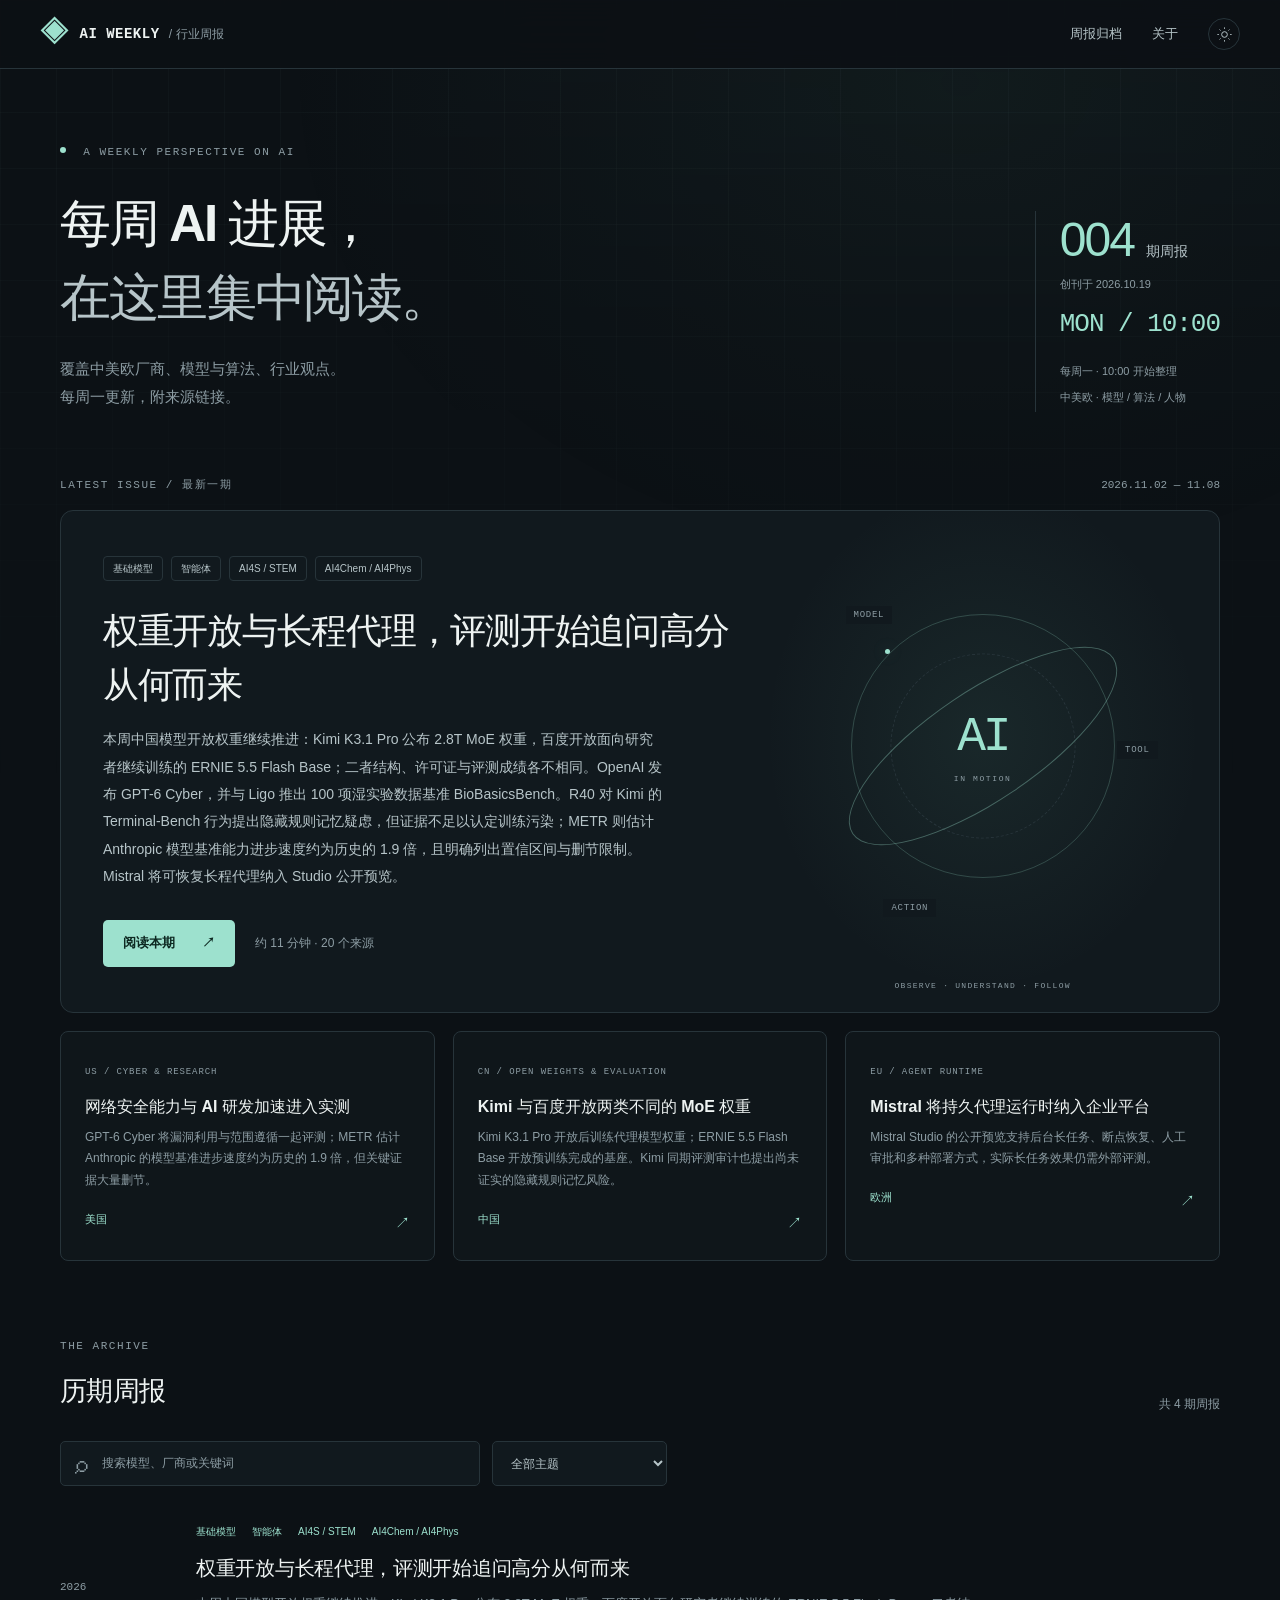
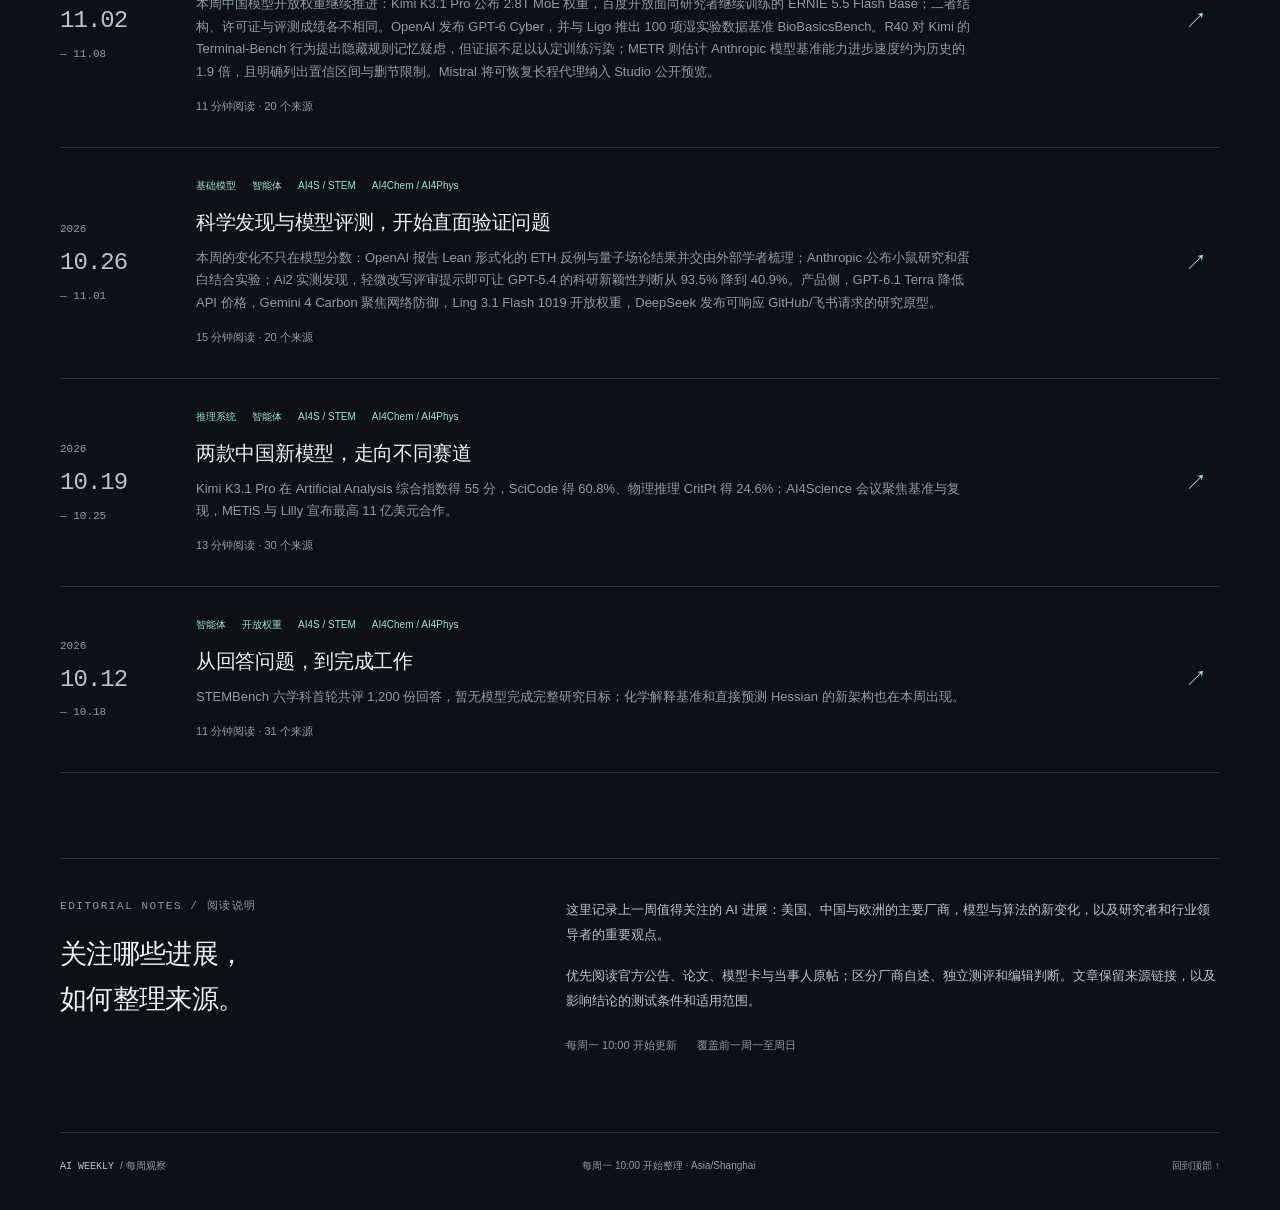
==== commit 58a5e0af: "Add AI weekly report for 2026-11-08" ====
--- a/site/index.html
+++ b/site/index.html
@@ -1,6 +1,6 @@
 <!doctype html><html lang="zh-CN" data-theme="dark"><head><meta charset="utf-8"><meta name="viewport" content="width=device-width,initial-scale=1"><meta name="color-scheme" content="dark light"><meta name="description" content="每周关注 AI 的实际进展，记录模型、技术与重要观点。"><title>AI 行业周报 · AI WEEKLY</title><link rel="icon" href="assets/favicon.svg" type="image/svg+xml"><script src="assets/theme.js"></script><link rel="stylesheet" href="assets/style.css"><script src="assets/app.js" defer></script></head><body><a class="skip" href="#main">跳到正文</a><header class="site-header"><div class="header-inner">
     <a class="brand" href="index.html" aria-label="AI 周报首页"><span class="brand-symbol" aria-hidden="true">◈</span><span>AI WEEKLY<span class="brand-cn"> / 行业周报</span></span></a>
-    <nav aria-label="主导航"><a href="index.html#archive" aria-current="page">周报归档</a><a href="index.html#about">关于</a><button class="theme-toggle" aria-label="切换到浅色模式" title="切换明暗模式"><svg viewBox="0 0 24 24" aria-hidden="true"><circle cx="12" cy="12" r="4"/><path d="M12 2v2m0 16v2M2 12h2m16 0h2M5 5l1.4 1.4m11.2 11.2L19 19M5 19l1.4-1.4M17.6 6.4L19 5"/></svg></button></nav></div></header><div id="top"></div><main id="main"><section class="intro wrap"><div><p class="eyebrow"><span class="status-dot"></span> A WEEKLY PERSPECTIVE ON AI</p><h1>每周 AI 进展，<br><span>在这里集中阅读。</span></h1><p class="intro-copy">覆盖中美欧厂商、模型与算法、行业观点。<br>每周一更新，附来源链接。</p></div><div class="intro-note"><span class="journal-total"><strong>003</strong> 期周报</span><span>创刊于 2026.10.19</span><span class="mono">MON / 10:00</span><span>每周一 · 10:00 开始整理</span><span>中美欧 · 模型 / 算法 / 人物</span></div></section>
-    <section class="wrap" aria-labelledby="latest-title"><div class="section-label"><span class="eyebrow">LATEST ISSUE / 最新一期</span><span class="mono">2026.10.26 — 11.01</span></div><div class="feature"><div class="feature-copy"><div class="tag-row"><span>基础模型</span><span>智能体</span><span>AI4S / STEM</span><span>AI4Chem / AI4Phys</span></div><h2 id="latest-title">科学发现与模型评测，开始直面验证问题</h2><p>本周的变化不只在模型分数：OpenAI 报告 Lean 形式化的 ETH 反例与量子场论结果并交由外部学者梳理；Anthropic 公布小鼠研究和蛋白结合实验；Ai2 实测发现，轻微改写评审提示即可让 GPT-5.4 的科研新颖性判断从 93.5% 降到 40.9%。产品侧，GPT-6.1 Terra 降低 API 价格，Gemini 4 Carbon 聚焦网络防御，Ling 3.1 Flash 1019 开放权重，DeepSeek 发布可响应 GitHub/飞书请求的研究原型。</p><div class="feature-actions"><a class="button" href="issues/2026-11-01.html">阅读本期 <span>↗</span></a><span class="muted">约 15 分钟 · 20 个来源</span></div></div><div class="feature-art" aria-hidden="true"><div class="orbital orbital-1"></div><div class="orbital orbital-2"></div><div class="orbital orbital-3"></div><div class="orb-core">AI<span>IN MOTION</span></div><span class="orbit-label label-model">MODEL</span><span class="orbit-label label-tool">TOOL</span><span class="orbit-label label-action">ACTION</span><span class="art-footnote">OBSERVE · UNDERSTAND · FOLLOW</span></div></div><div class="region-grid"><a class="region" href="issues/2026-11-01.html#section-3"><span class="eyebrow">US / RESEARCH &amp; MODELS</span><h3>科研能力进入外部核验阶段</h3><p>OpenAI 公布 Lean 形式化理论结果；Anthropic 展示小鼠与蛋白结合实验；Ai2 提醒科研新颖性评测对提示措辞很敏感。</p><span class="region-bottom">美国<span aria-hidden="true">↗</span></span></a><a class="region" href="issues/2026-11-01.html#section-4"><span class="eyebrow">CN / OPEN WEIGHTS &amp; AGENTS</span><h3>开权重、文档模型与主动代理并进</h3><p>Ling 3.1 Flash 1019 开放 MIT 权重，百度发布 Unlimited OCR 2，DeepSeek 将 dsh-superagent 作为研究原型开源。</p><span class="region-bottom">中国<span aria-hidden="true">↗</span></span></a><a class="region" href="issues/2026-11-01.html#section-5"><span class="eyebrow">EU / OPEN MODEL &amp; EVALUATION</span><h3>Mistral 开放 Large 4，工程仿真基准启动</h3><p>Mistral Large 4 于 10 月 29 日开放权重；NAFEMS 与 Rescale 发起 AIPhysics.org，采用公开训练数据与盲测工程案例。</p><span class="region-bottom">欧洲<span aria-hidden="true">↗</span></span></a></div></section>
-    <section class="archive-section wrap" id="archive" aria-labelledby="archive-title"><div class="archive-header"><div><p class="eyebrow">THE ARCHIVE</p><h2 id="archive-title">历期周报</h2></div><span class="archive-count" id="archive-count" aria-live="polite">共 3 期周报</span></div><div class="archive-tools"><label class="search"><span aria-hidden="true">⌕</span><input id="search" type="search" placeholder="搜索模型、厂商或关键词" aria-label="搜索周报"></label><label class="topic-filter"><span class="sr-only">按主题筛选</span><select id="topic"><option value="">全部主题</option><option>AI4Chem / AI4Phys</option><option>AI4S / STEM</option><option>基础模型</option><option>开放权重</option><option>推理系统</option><option>智能体</option></select></label></div><div id="archive-list"><a class="archive-card" href="issues/2026-11-01.html" data-search="科学发现与模型评测，开始直面验证问题 Ling 3.1 Flash 1019 开放权重，OpenAI 公布数学、理论计算机科学与物理结果；长程代理、网络安全模型和科学评测同步推进 本周的变化不只在模型分数：OpenAI 报告 Lean 形式化的 ETH 反例与量子场论结果并交由外部学者梳理；Anthropic 公布小鼠研究和蛋白结合实验；Ai2 实测发现，轻微改写评审提示即可让 GPT-5.4 的科研新颖性判断从 93.5% 降到 40.9%。产品侧，GPT-6.1 Terra 降低 API 价格，Gemini 4 Carbon 聚焦网络防御，Ling 3.1 Flash 1019 开放权重，DeepSeek 发布可响应 GitHub/飞书请求的研究原型。 # 2026-11-01 AI 行业周报 **观察区间：** 2026 年 10 月 26 日至 11 月 1 日 **本期主线：** 模型能力继续外扩，但科研结论、长程代理和安全能力都越来越需要可复核的外部证据。 # 一页速览 | 方向 | 本周进展 | 怎么读 | | --- | --- | --- | | 基础模型 | OpenAI 发布 GPT-6.1 Terra；Google 发布 Gemini 4 Carbon；Ant Group 开放 Ling 3.1 Flash 1019 权重；Mistral Large 4 于本周开放权重 | Terra 主打更低价格下的电脑操作、编程与数据分析；Carbon 把网络安全能力放在发布重点；Ling 与 Mistral 提供可自部署权重 | | 代理与系统 | DeepSeek 开源 dsh-superagent 原型；Google 展示 Genie 4 实时可交互世界模型；OpenAI 推出新的学术研究支持计划 | 代理从单轮问答走向长任务、交互式环境和工具链，但公开演示仍需和可重复任务结果分开看 | | AI4S / STEM | OpenAI 公布数学、理论计算机科学和量子场论结果；Anthropic 公开小鼠实验和毒素结合蛋白实验；Ai2 发布科研新颖性评审基准；AIPhysics.org 启动 | 研究阶段、实验验证和同行核验是不同证据层级；本周的新基准也显示评审模型对提示措辞可能非常敏感 | | 重要边界 | Mistral Large 4 于 10 月 6 日已发布预览，本周新增的是权重开放；STEMBench 最初发布于 10 月 14 日，不列为本周新基准 | 以事件实际发生日期归周，避免把旧发布包装成新消息 | # 美国 - **OpenAI｜GPT-6.1 Terra：更便宜的电脑操作与数据分析模型（10 月 26 日）**：GPT-6.1 Terra 面向视觉推理、电脑操作、编程和写作，API 价格为每百万输入 token 1 美元、缓存输入 0.05 美元、输出 5 美元；在 ChatGPT 中提供给 Work 和 Codex，不在普通 Chat 中提供。OpenAI 自报，Terminal-Bench 4.0 最高推理档得分 50.3%，是 GPT-5.6 Terra 已公布成绩的两倍以上；Agents’ Last Exam 的中等推理档比前代高 15 个百分点，成本约为三分之一。独立的 Plotly DataAnalyticsBench 测试中，Terra 在 43 道数据分析题答对 40 题，单次测试成本 1.31 美元，中位每题 15 秒；该测试使用 Plotly Studio Embedded 代理框架和 2,000 万行数据仓库。两组分数的任务与 harness 不同，不能直接排序。([OpenAI 发布说明](https://openai.com/index/introducing-gpt-6-1-terra/)，[API 与可用范围](https://help.openai.com/en/articles/9624314-model-release-notes)，[Plotly 独立测试](https://plotly.com/blog/gpt-6-1-terra-plotly-data-analytics-bench/)) - **OpenAI｜公布三项科学与数学结果，并改变研究结果的发布方式（10 月 26 日）**：OpenAI 称其内部模型在调和分析中推进 Kakeya 猜想相关问题，在理论计算机科学中给出指数时间假设（ETH）的反例，并给出包含四维规范场与费米子的量子场论存在性证明，涉及量子色动力学（QCD）及标准模型的某种统一补全。ETH 结果已提供 Lean 形式化证明；物理材料的公开节奏交由外部研究小组决定。OpenAI 说法是模型产生了这些结果，外部学者正在组织解释和核验；Lean 证明可检查形式系统内的推导，但其假设是否正确、结果的重要性及物理解释仍需领域审查。([OpenAI 公告与合作原则](https://openai.com/index/building-scientific-understanding-with-academic-communities/)) - **Anthropic｜Claude 进入实验设计、数据分析与药物研发流程（10 月 27 日）**：Anthropic 公布与六家生命科学机构的合作案例，并分享 Generate:Biomedicines 与 Mithril 的早期结果。Generate 团队用 Claude 辅助设计 CAR（嵌合抗原受体）信号结构，首轮挑选 186 个设计做细胞实验；从提案确认到首批结果约两周。Mithril 的肌营养不良项目中，抗体处理组小鼠六周时的握力和三头肌力量约为未处理患病组的两倍；八只处理组有一只在两至六周间死亡，八只未处理组有四只死亡。结果来自小鼠短期研究，处理组仍弱于健康组，不能外推为人体疗效。该案例突出 Claude 的作用在于协助安排外包实验、整理数据和持续推进多条假设，而不是模型独立完成药物研发。([Anthropic 项目说明与技术报告入口](https://www.anthropic.com/research/early-progress-drug-development)) - **Anthropic｜计算设计的蝎毒结合蛋白经实验筛选（10 月 20 日）**：研究模型提出针对五种蝎毒神经毒素的迷你蛋白设计，合作实验室测试了 211 个设计，其中 17 个达到 Anthropic 设定的结合标准；设计和实验数据已公开。论文仍未验证这些结合蛋白能否在细胞环境中中和毒素，因此现阶段应称为“结合蛋白候选”，不能称为抗毒血清或治疗药物。([Anthropic 研究说明](https://www.anthropic.com/research/claude-scorpion-toxin-binder-design)) - **Google｜Gemini 4 Carbon 把网络安全与长时代理推到前台（10 月 28 日）**：Google 报告 Carbon 在 Artificial Analysis Intelligence Index v5 得 59 分；其发布页还列出 SEC-bench Pro 88.2%、ExploitGym 54.8%、CWE-bench 71.0%，分别覆盖真实软件漏洞发现、漏洞可利用性验证和修复。上述为 Google 汇总的外部基准结果；公司内部还报告安全代码生成提升超过两倍。Google 称 Carbon 可在复杂工程任务中连续运行数日，但目前没有给出与此主张相配套的独立长时任务复现实验。发布初期先给网络安全防御人员使用。([Google 发布与评测条件](https://blog.google/innovation-and-ai/models-and-research/gemini-models/introducing-gemini-4-carbon/)) - **Google｜Genie 4 实时生成可操控、有声音的模拟世界（10 月 27 日）**：用户可用键盘移动视角，并在运行中用文字修改天气、物体或角色；模型同步生成画面、环境声和对话。Google 将它定位为机器人与代理训练环境及互动内容的研究预览，目前仅向受邀测试者开放。Google 自己也列出短时以外的物体持续性、复杂物理交互、空间准确性和长时间一致性等局限，尚无公开独立基准。([Google DeepMind 介绍与限制说明](https://deepmind.google/blog/genie-4-a-new-generation-of-world-simulation/)) - **Ai2｜科研新颖性评审会被提示词改动左右（10 月 27 日）**：Ai2 发布 Old Ideas, Novel Problems 基准、数据与代码，测试模型能否判断研究想法是否新颖。在同一组“人类提出且经评审认可的想法 vs. AI 生成想法”配对题上，GPT-5.4 被告知“每对恰有一个新颖想法”时选对率为 93.5%；改成普通的“判断哪个更新颖”问法后降到 40.9%，低于随机水平，且超过一半配对的判断翻转。Ai2 另请专家复核 30 对争议样本，专家均偏好人类想法、未判任何 AI 想法为新颖。该基准说明评审器的提示稳定性本身需要测试，不等于模型普遍无法生成新想法。([Ai2 研究、数据与方法](https://allenai.org/blog/novelty-bench)) - **Anthropic｜提交 IPO 注册文件（10 月 26 日）**：Anthropic 向美国 SEC 递交 S-1，拟以 ANT 为代码在纳斯达克上市；这是申请文件，不代表 IPO 已获批或完成。招股文件将推理算力、数据中心投入和安全义务置于公司风险与经营描述之中。([SEC 原始文件](https://www.sec.gov/Archives/edgar/data/2130357/000162828026067168/anthropicpbc-sx1.htm)) # 中国 - **Ant Group / inclusionAI｜Ling 3.1 Flash 1019 开放权重（10 月 27 日）**：该版本采用混合线性注意力与 MoE（混合专家）结构：560B 总参数、每 token 激活约 25B；模型卡给出 63 层 KDA、9 层 gated MLA，512 个路由专家中每次激活 8 个，并标注 1M token 上下文和 MIT 许可证。团队模型卡报告 Artificial Analysis Intelligence Index v4.3.2 从前版 41 升至 44，AA-Briefcase 约 1,400 升至 1,524，AutomationBench-AA 62% 升至 68%，CritPt 18% 升至 26%，SciCode 54% 升至 57%。这是发布方模型卡中的评测摘要；Artificial Analysis 当前模型页独立列出指数 44、AutomationBench 68%、SciCode 57%、CritPt 26%，并显示参考 token 价格为输入每百万 0.30 美元、输出 0.90 美元。独立页面的任务成本为 1.49 美元/题，前版为 1.01 美元/题，说明能力提升伴随该评测组合中的 token 用量增加。([官方模型卡](https://huggingface.co/inclusionAI/Ling-3.1-flash-1019)，[Artificial Analysis 比较页](https://artificialanalysis.ai/models/comparisons/ling-3-1-flash-1019-vs-ling-3-1-flash)) - **百度｜Unlimited OCR 2 面向数百页文档解析开源（10 月 27 日）**：百度称模型可一次解析超过 3,600 页的《哈利·波特》七部作品；在其公布的 MPDocBench 得 84.6、MarathonDocBench 得 77.1，并以 MIT 许可开放。MPDocBench 测多页文档解析，MarathonDocBench 专门考察百页级长文档。分数和“SOTA”比较来自百度发布页；不同模型的页面切分、输入长度与服务配置仍需在统一设置下复测。适用例子包括招股书、合同和档案的跨页信息抽取。([百度发布与基准说明](https://ai.baidu.com/support/news?action=detail&amp;id=3290)，[官方代码与评测脚本](https://github.com/baidu/Unlimited-OCR)) - **DeepSeek｜dsh-superagent 作为研究原型开源（10 月 31 日）**：该原型监听单个 GitHub 仓库，也可接入飞书；获授权的请求会开成工作项，在独立代理会话和目录内执行，常见交付方式是新建 Pull Request。README 明确标注它是参考研究代码，并非正式产品，也与内部系统实现不完全相同；部分工程工作由 coding agents 完成。它体现的架构方向是代理持续监听事件、后台并行处理任务，再把结果送回原对话。([DeepSeek 原型仓库与说明](https://github.com/DeepSeek-ai/dsh-superagent-prototype)) - **Apple × 阿里巴巴｜Apple 智能计划 12 月进入中国（10 月 31 日）**：Apple 公告称，部分中国区 Apple 智能功能会接入阿里巴巴千问，覆盖 Siri、写作工具和视觉智能中的文本与图像理解；开发者 Beta 计划 11 月 4 日开放，iOS 27.3 计划于 12 月正式推出。Apple 同时说明，其他平台的上线需等待审批。公告描述的是本地化合作与计划时间，不代表全部 Siri 功能都由 Qwen 驱动。([Apple 中国公告](https://www.apple.com.cn/newsroom/2026/10/apple-intelligence-features-are-coming-to-users-in-china/)) # 欧洲 - **Mistral｜Large 4 权重开放，编码评测显示效率取舍（10 月 29 日）**：Large 4 的预览版早在 10 月 6 日公布，本周变化是开放权重，采用修改版 MIT 许可证；提供模型即服务的公司需另行取得商业许可。模型总参数 1.05T、每 token 激活 52B，支持 1M 上下文。Mistral 自报在 Artificial Analysis Coding Agent Index 得 48%，与开放权重模型 GLM-5.3 持平，平均每项任务少用 47% token；Terminal-Bench 4.0 得 41%，比公开预览版高 13 个百分点、输出 token 少 30%。Mistral 还援引 Cognition 私有 FrontierCode 2.0 的 19.7% 和 Surge Code 人类盲测偏好。除基准明确署名的项目外，这些数字均来自 Mistral 的发布页，比较受 reasoning 档位和 agent harness 影响。API 价格为每百万输入 token 0.70 美元、输出 2.10 美元，缓存输入 0.07 美元。([Mistral 10 月 6 日模型规格](https://mistral.ai/news/mistral-large-4/)，[开放权重发布与评测](https://mistral.ai/it/news/mistral-large-4-oss/)) - **NAFEMS × Rescale｜AIPhysics.org 启动工程仿真盲测（10 月 28 日）**：这个行业评测倡议首批包含五类结构、流体和碰撞问题：带孔平板、二维翼型、DrivAerML 汽车外流、HiLiftAeroML 高升力飞机和 OpenRadioss 正面碰撞。训练数据公开，测试案例保留，结果与方法计划公开，NAFEMS 负责独立治理和方法制定，Rescale 提供技术基础设施。它把 AI4Phys 的评价对象从一般科学问答推进到工程代理模型是否能在真实物理与参考数据下保持精度；本周刚启动，尚无模型成绩。([NAFEMS 启动公告](https://www.nafems.org/about-us/media/news/nafems/nafems-and-rescale-launch-aiphysics-org-an-independent-industry-initiative-to-establish-benchmarks-for-ai-methods-in-cae-simulation/)) - **欧洲生态观察**：本周可核实的代表性模型开放来自法国 Mistral。DeepMind 的 Genie 4 和 Google 的 Gemini 4 Carbon 属于美国厂商；英国发起的 AIPhysics.org 是跨行业基准倡议。按机构归属区分，避免把在欧洲举行的发布误记作欧洲本土模型进展。 # AI4S / STEM：研究结果、实验与评测方法 本周最值得关注的共同点，是“模型能提出结果”与“结果通过领域验证”之间的证据链正在成为重点。化学/生命科学出现了实际湿实验反馈；物理/数学结果进入外部研究者梳理阶段；基准设计本身也开始测量评审器是否可靠。 | 方向 | 本周进展 | 关键数字 | 证据状态 | | --- | --- | --- | --- | | AI4Chem / AI4Bio 邻接 | Anthropic 与合作实验室测试 CAR 设计、蝎毒结合蛋白和罕见病抗体方案；重点落在生物药研发，不是通用化学模型 | 186 个设计首轮测试；211 个迷你蛋白设计中 17 个通过结合筛选；Mithril 处理组小鼠肌力约为患病对照组 2 倍 | 公司与合作方报告的细胞/小鼠实验；不是临床疗效，且毒素中和未验证 | | AI4Phys / 理论物理 | OpenAI 公布 QCD 等四维量子场论存在性结果；NAFEMS/Rescale 启动仿真代理基准 | 五类工程仿真任务；公开训练、盲测测试集、统一评分计划 | OpenAI 结果由外部研究者解释和核查；AIPhysics.org 刚启动，尚无成绩 | | Benchmark / 科研评测 | Ai2 发布科研新颖性评审数据和方法；STEMBench 提供跨 STEM 研究任务评分框架 | GPT-5.4 在同一组配对题的选对率随提示从 93.5% 降到 40.9%；STEMBench120 首轮 10 个系统、1,200 份回答，无人完成完整目标 | Ai2 发布于本周；STEMBench120 与 STEMBench-small 首发日为 10 月 14 日，属于前期基线 | | AI4Materials | 本周全景扫描未发现有充分一手证据支持的新材料模型、材料数据集或专项基准发布 | — | 这是本期检索范围内的编辑判断，不表示该领域没有研究活动 | ## AI4Chem / AI4Bio：代理进入实验循环，但科学判断仍由研究人员把关 Anthropic 的案例给出了比“生成候选分子”更完整的工作链：模型检索已发表资料、结合实验数据提出假设，研究者筛选设计并安排实验，再把结果交回模型分析。Generate 的 CAR 设计首轮有 186 个候选进入细胞实验，首批数据约两周返回；Mithril 的一项抗体方案在严重疾病小鼠中改善肌肉力量和短期生存。蝎毒项目则从 211 个计算设计中筛出 17 个达到结合标准。三个结果分别对应细胞实验、小鼠短期实验、体外蛋白结合，不能合并为一种“药物已验证”的结论。这些案例属于 AI for biology / 生物药研发，与 AI4Chem 的交叉点在分子和蛋白设计；本周没有检索到同等重要、且有一手材料支撑的通用化学或材料科学模型基准更新。([Anthropic 药物研发案例](https://www.anthropic.com/research/early-progress-drug-development)，[蝎毒结合蛋白数据](https://www.anthropic.com/research/claude-scorpion-toxin-binder-design)) ## AI4Phys：理论证明与工程仿真需要不同的验证路径 OpenAI 公布的物理方向结果，是四维量子场论中若干含规范场和费米子的理论存在性证明，覆盖 QCD 和标准模型的一种统一补全，并包含纯 Yang–Mills 理论作为子问题。验证重点是数学假设、构造细节和与既有理论的关系；形式化证明有助检查推导，但不自动解决物理解释和同行评审问题。 AIPhysics.org 面向另一类问题：CFD（计算流体力学）和 FEA（有限元分析）代理模型能否准确复现工程量。其方案把开放训练数据、隐藏测试案例、统一流程和公开方法组合起来，首批涵盖带孔平板、机翼流动、汽车气动和车辆碰撞。相比一般 STEM 问答题，这类评估更接近用户关心的“模型预测是否保留物理量与工程可信度”。倡议于 10 月 28 日宣布，暂时还没有可比较的模型结果。([OpenAI 物理结果](https://openai.com/index/building-scientific-understanding-with-academic-communities/)，[AIPhysics.org 启动公告](https://www.nafems.org/about-us/media/news/nafems/nafems-and-rescale-launch-aiphysics-org-an-independent-industry-initiative-to-establish-benchmarks-for-ai-methods-in-cae-simulation/)) ## Benchmark：评审模型也要做稳健性测试 Ai2 的 Old Ideas, Novel Problems 直接测试模型能否可靠地区分人工与 AI 生成的科研新想法。GPT-5.4 在给定“每对恰有一个被评为新颖”这一线索时达到 93.5%，换成无此线索的自然问法后降至 40.9%；评审结论在超过一半题目上翻转。由专家复核的 30 对争议样本中，专家均选择人类想法，未认可其中任何 AI 生成想法为新颖。这个结果针对的是科研新颖性“判别器”的提示鲁棒性，提醒用户不能把模型评审分数直接当作创新能力或新颖性的稳定测量。([Ai2 论文、数据和代码](https://allenai.org/blog/novelty-bench)) STEMBench120 可作为跨领域研究任务评估的参照，但它在 10 月 14 日已经发布，并非本周消息。其 120 个研究任务覆盖生物、化学、物理、天文、地球科学和工程；10 个系统共 1,200 份回答，满分表示完成原始研究目标，首轮没有系统达到满分。工具可用的 Codex 运行与闭卷 API 运行资源条件不同，分数不应被看作裸模型排行。公开伴随集 STEMBench-small v1.0.2 包含 60 项任务、每个领域 10 项，采用 0–4 进展等级，Apache-2.0 发布。([Ulam STEMBench 方法、评分与日期](https://www.ulam.ai/introducing-stembench)) # 架构、算法与能力变化 - **混合注意力与 MoE 继续扩大开权重模型的容量/算力差距**：Ling 3.1 Flash 1019 的模型卡描述 560B 总参数、25B 激活参数，并将 63 层 KDA 与 9 层 gated MLA 组合；KDA 是线性注意力类结构，MLA 是多头潜在注意力。Mistral Large 4 总参数约 1T、激活约 52B（模型首次公布于 10 月 6 日，本周开放权重）。总容量不等于每 token 实际计算量；激活参数、KV 缓存、并行方式和权重精度共同影响推理成本。 - **评测指标从模型分数延伸至 token、时间和任务账单**：Terra 在 Plotly 43 题测试的单次成本 1.31 美元、每题中位 15 秒；Ling 1019 的 Artificial Analysis 单题成本为 1.49 美元，前版为 1.01 美元；Mistral 宣称 Large 4 在两项编码评测中减少 token 消耗。模型调用次数、工具使用、推理档位和 harness 会改变整项任务的实际成本，单看每百万 token 标价容易误判。 - **长程系统更像“代理 + 运行时 + 环境”的组合**：Google Genie 4 让模型在可交互环境中持续生成和修正场景；DeepSeek 的原型让事件触发、独立工作目录和 Pull Request 组成持续代理流程；GPT-6.1 Terra 与 Gemini 4 Carbon 都将桌面操作或长时间编码作为能力重点。共同的工程瓶颈转向状态保持、工具调用、错误恢复和任务验收，而非只看一轮回答。 - **模型自评/自报与独立核验需要并列呈现**：Gemini Carbon、Ling 1019 和 Baidu OCR 2 都公布多项基准数字；其中官方模型卡、独立评测站与厂商发布页使用的基准版本和设置不完全一致。Ai2 的新研究进一步显示，评审提示本身也能大幅改变模型判分。因此本期将来源身份、评测任务和设置写在数据旁，不把榜单分数拼成统一排名。 # 重要论断与本周观察 - **OpenAI 的科学发布方式**：OpenAI 把模型输出视为“原始研究材料”，并尝试让独立研究者分别组织数学、计算机科学和物理结果的解释与后续发布。这一做法承认形式化验证、专业解释和学术认可并非同一件事；它也把一个新问题摆到台面上：当模型给出证明，发现的归属、复现和学术信用应如何分配。以上是 OpenAI 对本次发布流程的自述与编辑归纳。([OpenAI 的合作原则](https://openai.com/index/building-scientific-understanding-with-academic-communities/)) - **Ai2 对新颖性评测的警示**：模型评审器可能把提示暗示当成任务依据；93.5% 到 40.9% 的落差表明，评测者需要报告提示版本、任务构造和人工复核，而不只是给一个准确率。这不是“AI 不会创新”的结论，而是说明当前自动化新颖性判断不够稳健。([Ai2 研究](https://allenai.org/blog/novelty-bench)) - **本周编辑判断**：AI4S 的证据链正从论文问答和科学编程，扩展到形式化数学证明、实验设计、湿实验反馈和工程仿真评测。近期最有用的 benchmark 变化，是把隐藏测试、可复核评分、实验结果和提示鲁棒性纳入评价。接下来值得观察：OpenAI 的外部工作组是否给出可复现的学术论文；Anthropic 的细胞/小鼠结果能否进入更复杂的前临床模型；AIPhysics.org 是否发布基线与误差指标；科研新颖性评测能否采用多人盲审和多提示报告。 **X 检索说明：** 本轮网络搜索未能取得可核实的本周 AI 领导者本人 X 原帖，因此不以转述或新闻摘要代替本人引言。以上重要判断直接链接到研究者/厂商原始发布，并在正文标明观点或公司归属。 # 延伸阅读 - [GPT-6.1 Terra：官方发布与价格](https://openai.com/index/introducing-gpt-6-1-terra/) - [Plotly DataAnalyticsBench：Terra 与同场模型成绩](https://plotly.com/blog/gpt-6-1-terra-plotly-data-analytics-bench/) - [OpenAI：与学术共同体一起构建科学理解](https://openai.com/index/building-scientific-understanding-with-academic-communities/) - [Gemini 4 Carbon：发布、网络安全基准与局限](https://blog.google/innovation-and-ai/models-and-research/gemini-models/introducing-gemini-4-carbon/) - [Google DeepMind：Genie 4](https://deepmind.google/blog/genie-4-a-new-generation-of-world-simulation/) - [Anthropic：Claude 药物研发案例](https://www.anthropic.com/research/early-progress-drug-development) - [Anthropic：蝎毒神经毒素结合蛋白设计](https://www.anthropic.com/research/claude-scorpion-toxin-binder-design) - [Ai2：科研新颖性评审基准、数据和代码](https://allenai.org/blog/novelty-bench) - [Ling 3.1 Flash 1019 官方模型卡](https://huggingface.co/inclusionAI/Ling-3.1-flash-1019) - [Artificial Analysis：Ling 3.1 Flash 1019 比较页](https://artificialanalysis.ai/models/comparisons/ling-3-1-flash-1019-vs-ling-3-1-flash) - [百度：Unlimited OCR 2 与基准](https://ai.baidu.com/support/news?action=detail&amp;id=3290) - [DeepSeek：dsh-superagent 研究原型](https://github.com/DeepSeek-ai/dsh-superagent-prototype) - [Mistral：Large 4 发布规格](https://mistral.ai/news/mistral-large-4/) - [Mistral：Large 4 开放权重与本周编码评测](https://mistral.ai/it/news/mistral-large-4-oss/) - [NAFEMS：AIPhysics.org 启动公告](https://www.nafems.org/about-us/media/news/nafems/nafems-and-rescale-launch-aiphysics-org-an-independent-industry-initiative-to-establish-benchmarks-for-ai-methods-in-cae-simulation/) - [Apple：中国区 Apple 智能与 Qwen 合作公告](https://www.apple.com.cn/newsroom/2026/10/apple-intelligence-features-are-coming-to-users-in-china/) - [Ulam：STEMBench 2026-10-14 首发与方法](https://www.ulam.ai/introducing-stembench) **本期整理说明：** 先阅读 Tech AI Latest、Glonce 与 O’Reilly 的周度综述，再逐项核实官方公告、模型卡、独立基准、代码仓库及 SEC 文件。若本周提到的基准或模型原始发布日期早于 10 月 26 日，正文会注明原始日期。厂商自报成绩、第三方评测、学术结果和编辑判断分别标示。 基础模型 智能体 AI4S / STEM AI4Chem / AI4Phys" data-tags="[&quot;基础模型&quot;, &quot;智能体&quot;, &quot;AI4S / STEM&quot;, &quot;AI4Chem / AI4Phys&quot;]"><div class="archive-date"><span>2026</span><strong>10.26</strong><span>— 11.01</span></div><div class="archive-content"><div class="tag-row"><span>基础模型</span><span>智能体</span><span>AI4S / STEM</span><span>AI4Chem / AI4Phys</span></div><h3>科学发现与模型评测，开始直面验证问题</h3><p>本周的变化不只在模型分数：OpenAI 报告 Lean 形式化的 ETH 反例与量子场论结果并交由外部学者梳理；Anthropic 公布小鼠研究和蛋白结合实验；Ai2 实测发现，轻微改写评审提示即可让 GPT-5.4 的科研新颖性判断从 93.5% 降到 40.9%。产品侧，GPT-6.1 Terra 降低 API 价格，Gemini 4 Carbon 聚焦网络防御，Ling 3.1 Flash 1019 开放权重，DeepSeek 发布可响应 GitHub/飞书请求的研究原型。</p><span class="archive-meta">15 分钟阅读 · 20 个来源</span></div><span class="archive-arrow" aria-hidden="true">↗</span></a><a class="archive-card" href="issues/2026-10-25.html" data-search="两款中国新模型，走向不同赛道 Kimi 冲击前沿综合能力，MiniMax 主打低成本代理；语音与推理系统同步升级 Kimi K3.1 Pro 在 Artificial Analysis 综合指数得 55 分，SciCode 得 60.8%、物理推理 CritPt 得 24.6%；AI4Science 会议聚焦基准与复现，METiS 与 Lilly 宣布最高 11 亿美元合作。 **观察区间：2026 年 10 月 19–25 日｜上海时间** 这周最该留意的是几家模型厂商直接交出了新版本：Moonshot 发布 Kimi K3.1 Pro，Artificial Analysis 给出 55 分；MiniMax 推出 M3.1 Flash，独立指数从前代的 29 升至 42。美国厂商同步推进智能体和推理基础设施；欧洲的 Mistral 发布了面向实时语音代理的 Voxtral 3。以下把厂商自测与独立评测分开列出，避免只看单一榜单。 # 一周速览 | 地区 | 关键进展 | 看点 | | --- | --- | --- | | 美国 | Anthropic 推出 Claude Duet；AWS、Google 开放芯片 PyTorch 后端；NVIDIA 扩展本地模型 | 智能体体验与模型运行基础设施一起演进 | | 中国 | Kimi K3.1 Pro：独立指数 55；MiniMax M3.1 Flash：独立指数 42；DeepSeek 开源 DeepInfer | 前沿模型、低成本智能体与开放推理工程并进 | | 欧洲 | Mistral 发布 Voxtral 3 语音模型与智能体 SDK | 把听、推理、调用工具和说整合进实时语音流程 | # 厂商进展 ## 美国 - **Anthropic｜Claude Duet 研究预览（10 月 21 日）**：一个运行在独立虚拟机中的个人代理，可读取连接的应用，早晨汇总待办、邮件与日程，并在出现需要处理的事项时提醒用户。它在发送消息、付款或删除内容前会请求确认。Duet 使用 Claude Opus 5.5，属于产品和代理工作流更新，不是新基础模型；目前仍是候补名单研究预览。([Anthropic 产品说明](https://claude.com/resources/articles/claude-duet)) - **NVIDIA｜Nemotron 3.5 与本地代理模型（10 月 15、23 日）**：Super VL 是 120B 模型，官方公布 120B 总参数、12B 激活参数，定位于视觉与长期运行的代理；Bolt 74B-A9B 面向 24GB 显存设备，Bolt E4B 面向约 4GB 本地语音代理。NVIDIA 宣称 Super VL 在同级任务上最高快 5 倍，属于厂商口径；这组发布体现的是从数据中心视觉代理到本地语音代理的部署跨度。([NVIDIA 发布说明](https://blogs.nvidia.com/blog/nemotron-3-5-super-vl/)) - **OpenAI｜模型与 Codex 工作流进入 Google Cloud（10 月 21 日）**：OpenAI 前沿模型和 Codex 智能体工作流开始进入 Google Cloud Model Garden，先向部分企业客户开放预览。企业可通过 Google Cloud Marketplace 使用这些服务。此举扩展了 OpenAI 模型的云分发渠道；公告同时说明微软仍是 OpenAI 的主要云合作伙伴。([OpenAI 公告](https://openai.com/index/openai-models-google-cloud/)) - **OpenAI｜收购 Orchestra Bio（10 月 20 日）**：Orchestra Bio 提供协调生物制药研发流程的平台，OpenAI 计划将其与 Rosalind 等生命科学工具结合，协助团队管理药物研发项目。此次收购着重整合研发工作流与团队协作工具。([OpenAI 公告](https://openai.com/index/openai-to-acquire-orchestra-bio/)) - **Meta｜“薄编排器”智能体架构（10 月 19 日）**：Meta 分享一种把职责拆开的生产系统设计：中央编排器负责步骤调度和可靠性检查，专业智能体处理领域推理。Meta 称，过去把过多职责交给大型模型会带来生产环境中的幻觉；固定规则的轻量编排器更容易控制。其内部案例中，新栏目准备时间从人工的 3–4 天缩短到 1 小时以内，约三分之二的变更无需大量人工修改。上述数据来自 Meta 内部案例，独立评估仍待补充。([Meta Engineering](https://engineering.fb.com/2026/10/19/ml-applications/thin-orchestrator-ai-agent-architecture/)) - **NVIDIA｜Nemotron、Cosmos 等开放模型在欧洲产业中的布局（10 月 21 日）**：NVIDIA 在 GTC Berlin 介绍 Nemotron 3.5 Super VL、Bolt、Retriever，结构化业务数据模型 Kumo、世界模型 Cosmos 3.5，以及自动驾驶、生命科学和量子计算相关模型。公司将其定位为可供企业部署和定制的开放模型组合；具体能力仍应按各模型卡与独立评测分别判断。([NVIDIA 模型组合说明](https://blogs.nvidia.com/blog/open-models-europe-industry/)) - **NVIDIA｜模块化 AI 工厂 DSX POD（10 月 21 日）**：在柏林公布的参考设计把 Vera Rubin AI 工厂整合进模块化机房，由合作伙伴提供组件。NVIDIA 称，在场地已准备好的条件下，部署周期可由约 6 个月缩短至最快 14 天，预计 2027 年初可用。上述时限为厂商目标，实际交付表现仍待验证。([NVIDIA 公告](https://nvidianews.nvidia.com/news/nvidia-introduces-dsx-pod-ai-factories-to-accelerate-europes-infrastructure-deployment/)) ## 中国 - **阿里 Qwen｜QwenGyre 论文修订（10 月 20 日）**：这是长程在线强化学习框架，不是新模型发布。它在模型执行环境任务时动态分配 GPU 生成轨迹或训练，并压缩分支轨迹中的重复路径。论文在 Qwen 3.8 2.4T、每条轨迹 700K token 的设置下，报告 NL2RepoBench 从 52.5% 提升至 58.5%（48 步），相对 Colocate 和 Async 最高分别提速 1.85 倍、1.78 倍。([arXiv 论文 v2](https://arxiv.org/abs/2609.33848)) - **月之暗面｜Kimi K3.1 Pro（10 月 23 日）**：这是 K3.1 系列首款模型。Moonshot 称其为 2.8T 总参数、104B 激活参数的混合专家模型（MoE，每个 token 只调用部分参数），上下文为 1M token。Artificial Analysis 综合指数得 55 分，在该机构 709 个模型中列入前 27；该指数 v4.3.2 汇总 10 项评测。模型已可通过 Kimi 产品和 API 使用，完整权重计划于 11 月 4 日发布。([Kimi 技术博客](https://www.kimi.ai/blog/kimi-k3-1-pro)，[Artificial Analysis 独立比较与方法](https://artificialanalysis.ai/models/comparisons/kimi-k3-1-pro-vs-gpt-6-1-sol)) | Kimi K3.1 Pro 评测 | 成绩 | 比较与归因 | | --- | --- | --- | | Artificial Analysis Intelligence Index | 55 | 独立评测的 10 项任务综合分 | | Artificial Analysis Terminal-Bench 4.0 | 67% | GPT-6.1 Sol Max 为 56%；该页面指标，采用其自身评测口径 | | Kimi 发布页 Terminal-Bench 4.0 | 65.7% | Opus 5.5 为 66.4%，GPT-6 Astra 为 58.2%；Kimi 使用 Claude Code harness，竞品分数来自官方资料或榜单，条件未完全统一 | | Kimi Code Bench 3.0 长程编码 | 61.2 | K3 为 55.95；Kimi 内部评测 | | BenchCAD 多视角重建（带工具） | 92.7% | Opus 5.5 为 96.2%，GPT-6 Astra 为 95.9%；Kimi 官方在 1,000 例子集测得 | 这几项分别衡量综合能力、终端编程、长程编码和 3D 重建，测试环境也不同，适合分项查看。([Kimi 技术博客](https://www.kimi.ai/blog/kimi-k3-1-pro)，[Artificial Analysis 指数页](https://artificialanalysis.ai/models/comparisons/kimi-k3-1-pro-vs-gpt-6-1-sol)) ![BenchCAD 的 1,000 例子集测试结果，分别列出使用工具与不使用工具时各模型的 Voxel IoU](../assets/kimi-k3-1-benchcad-results.webp) 来源：[Kimi 官方技术博客图表](https://www.kimi.ai/blog/kimi-k3-1-pro)。这是厂商在 1,000 例子集上展示的结果；工具条件改变了分数，读图时应分开比较。 - **MiniMax｜M3.1 Flash（10 月 19 日）**：模型通过更激进的稀疏化提高推理效率。MiniMax 报告中位输出速度超过 170 token/s，代理任务成本比前代低 70%；公布的基准包括 DeepSWE v1.1 73.7%、OSWorld V2 61.7、BankerToolBench 76.2、CyberGym 82%、Agents’ Last Exam 29.6，均为厂商测评。Artificial Analysis 对周度综述提供的快照记录指数 42；其现行模型页显示 43，任务成本约 0.22 美元。该差异可能来自页面更新时间或分数取整，报告保留两个来源读数。API 标价为输入每百万 token 0.15 美元、输出 0.60 美元、缓存输入 0.015 美元；官方称权重稍后发布，当时可通过 API、M Plan 和 MiniMax Code 使用。([MiniMax 发布说明](https://www.minimax.io/blog/minimax-m31f)，[Artificial Analysis 当前模型页](https://artificialanalysis.ai/models/minimax-m3-1-flash)，[AI Atlas 周度快照](https://atlas.prashish.com/weeks/2026-10-19)) - **DeepSeek｜开源 DeepInfer 推理框架与 deepseek-recipe（10 月 20 日）**：DeepSeek 表示，DeepInfer 正在为 V4.1 Flash 提供高吞吐、低延迟服务，并公开其生产推理组件。官方帖提及高性能算子、分布式推理、推测解码、SWA Bounded Replay 和结构化输出；同时开源负责 token 编解码的 deepseek-recipe。开源推理栈让部署方有机会检查和优化服务实现，但实际成本、能耗和延迟仍取决于硬件与配置。([DeepSeek 官方公告](https://x.com/deepseek_ai/status/2112476496283775135)，[组件说明](https://x.com/deepseek_ai/status/2112476501065286085)) - **DeepSeek｜V4.1 Flash 1017 的 ARC-AGI 测试成绩（10 月 23 日）**：ARC Prize 公布的验证结果为 ARC-AGI-2 78.1%，每题成本 0.16 美元；ARC-AGI-1 为 94.5%，每题 0.06 美元。ARC Prize 还列出 Flash 系列在 ARC-AGI-2 上从 V4 Flash 0731 的 61.4%，升至 V4.1 Flash 的 72.9%，再到 1017 版的 78.1%。分数与成本均对应 ARC Prize 的这组任务和评测设置。([ARC Prize 原帖](https://x.com/arcprize/status/2113318031954764273)) - **政策｜中国商务部回应美国联邦机构移除 DeepSeek（10 月 20 日）**：美国联邦公报刊载针对联邦民事行政部门 IT 系统的移除要求，覆盖 DeepSeek 服务及使用相关实现的第三方产品。适用范围为联邦民事行政部门的系统采购与使用。中国商务部表示强烈不满和反对，称中国企业提供安全可靠服务并遵守当地法律。([美国《联邦公报》](https://www.govinfo.gov/content/pkg/FR-2026-10-20/html/2026-21447.htm)，[中国商务部答问](https://www.mofcom.gov.cn/xwfb/xwfyrth/art/2026/art_2f92a22be4324ec6bc566e4ccdb77436.html)) - **政策｜推动 AI 与制造业、商贸流通融合（10 月 19 日）**：中国九部门发布相关意见，提出推动人工智能用于产品设计、生产、营销、供应链及智能商品，发展工业大模型、边缘智能与柔性制造。这些措施提出了产业应用方向，规模化落地情况仍需后续观察。([北京市科委转载的政策全文](https://kw.beijing.gov.cn/xwdt/kcyx/xwdtshgg/202610/t20261019_4909345.html)) ## 欧洲 - **Mistral｜Voxtral 3 实时语音代理（10 月 20 日）**：发布语音识别、语音合成模型和代理 SDK，把听、理解、工具调用与语音回复接入同一条实时流式管线。识别支持 50 多种语言；合成支持 35 多种语言及 50 多种方言。Mistral 主张语音可经欧盟托管 API 处理，也可自行部署，便于控制数据留存位置；这些是产品规格与部署选择，尚非独立能力评测。([Mistral 发布说明](https://mistral.ai/news/voxtral-3/)) - **欧洲基础设施动态**：NVIDIA 在 GTC Berlin 发布的模型组合与 DSX POD 参考设计是美国公司面向欧洲产业的部署方案，不是欧洲本土厂商的模型发布。([NVIDIA 模型组合](https://blogs.nvidia.com/blog/open-models-europe-industry/)，[DSX POD](https://nvidianews.nvidia.com/news/nvidia-introduces-dsx-pod-ai-factories-to-accelerate-europes-infrastructure-deployment/)) # 技术与能力进化 - **推理栈成为模型竞争的一部分**：DeepSeek 把生产服务框架与 token 编解码组件开放出来；Google 则宣布 vLLM、SGLang 可通过 TorchTPU 原生 PyTorch 后端使用 TPU。Google 提到 KV 缓存（复用已计算的注意力键和值）、推测解码、长上下文、预填充与解码分离，以及低精度量化等支持，并引用 SemiAnalysis InferenceX 与合作方部署数据。相关性能结论适用于公告引用的模型、硬件与测试设置。([Google 开发者公告](https://developers.googleblog.com/en/announcing-new-vllm-and-sglang-inference-engines-on-tpu/)) - **Kimi 的提升来自后训练与长程强化学习工程**：Kimi 说明 K3.1 Pro 是在 K3 上增加后训练算力，并优化强化学习框架、长上下文推理、沙盒和轨迹调度。厂商用 167 个任务和 420 次独立审查作示例，称模型修正了人体步态模拟器中的 36 处肩部肌肉力臂错误，使模拟从数秒内跌倒改善到连续行走 11.2 秒。这是公司展示的内部任务；它能说明长程调试案例，不能替代独立复现。([Kimi 技术博客](https://www.kimi.ai/blog/kimi-k3-1-pro)) - **模型分数要和成本、速度、任务边界一起看**：Kimi 在 Artificial Analysis 综合指数为 55，但该榜每项任务成本约 2.11 美元；MiniMax 为 42，约 0.22 美元/任务。它们并非同一能力等级的简单排序：Artificial Analysis 指数覆盖 10 项任务，Kimi 的价格、输出 token 与单任务时长也不同。MiniMax 的 170 token/s 是厂商报告的中位输出速度，不是 AA 的同一测试指标。([Artificial Analysis Kimi 指数与任务成本](https://artificialanalysis.ai/models/comparisons/kimi-k3-1-pro-vs-gpt-6-1-sol)，[AI Atlas 对 M3.1 Flash 的评测汇总](https://atlas.prashish.com/weeks/2026-10-19)) - **语音代理是系统能力，不只是更自然的 TTS**：Mistral 的 Voxtral 3 把多语种识别、轮次判断、推理、工具调用和语音合成串入实时 SDK；Claude Duet 则把代理放入隔离环境并设置付款、删除等确认点。两者分别展示语音接口与个人工作流代理的系统设计重点。 - **统一管理混合模型的缓存与状态**：SGLang 提出 Unified Memory 层，把注意力模型的 KV cache 与循环模型状态纳入统一内存管理。项目团队在 RTX 5090、Qwen3.5-4B 的缓存压力测试中报告，可保留的前缀数从 10 个增至 19 个；重复查询完成时间从 4.105 秒降至 2.548 秒。这是项目方给出的特定实验结果，显示服务系统需要同时管理不同类型的模型状态。([SGLang 技术说明](https://www.sglang.io/blog/unified-memory)) - **交互式多模态服务从“轮次”走向全双工**：SGLang 的 Omni Interactive Runtime 旨在统一承载原生全双工模型（允许输入与输出同时进行）、轮次式模型和级联模型，让语音或多模态交互不用为每种模型重建服务基础设施。其设计也留下一个开放问题：交互能力应由模型学习多少、由运行时编排多少。([SGLang 说明](https://www.sglang.io/blog/omni-interactive-runtime)) - **编排器变薄，专业智能体变专**：Meta 的经验是把流程控制、重试与一致性检查放在确定性组件中，避免让一个大模型同时承担调度和领域推理。这类分工把可靠性问题从“再加提示词”转到更容易观察和测试的系统设计上；是否适合某个产品，仍要看任务的容错和验证机制。 - **开放模型与工厂化交付并行**：NVIDIA 在同一场 GTC Berlin 既发布模型组合，也提出预制化 AI 工厂。行业竞赛因此不只看模型分数，还看企业能否获得算力、把模型部署在本地，并承担持续推理成本。其部署时限和效率数字仍是 NVIDIA 的目标或估算。 # AI4S / STEM：基准分数与科研落地分开看 本周 AI4Phys 与材料领域暂无可核实的新模型或物性基准发布。科学相关动态主要是 Kimi 的跨学科评测读数、AI4Science 会议对基准和复现的关注，以及 AI4Chem 从算法论文到药物递送合作的不同阶段案例。 ## 基准：补看 Kimi 的科学知识成绩 Kimi K3.1 Pro 于 10 月 23 日上线。Artificial Analysis 对该模型的独立评测记录了以下科学相关结果： | 基准 | 分数 | 主要测量对象 | | --- | ---: | --- | | Humanity’s Last Exam（HLE） | 52.5% | 跨学科高难知识与推理，含科学题但不是纯科学分项 | | SciCode | 60.8% | 科学编程任务 | | CritPt | 24.6% | 物理推理 | 三项分数来自同一评测方，分别测量跨学科知识推理、科学编程和物理推理；它们衡量的能力各不相同，不能代替实验或真实科研任务验证。([Artificial Analysis 模型比较与基准口径](https://artificialanalysis.ai/models/comparisons/kimi-k3-1-pro-vs-gpt-6-1-sol)) ## AI4Chem：从算法研究走向药物递送合作 - **METiS TechBio × Eli Lilly（10 月 19 日）**：双方宣布合作开发组织靶向脂质纳米颗粒（LNP）递送技术。METiS 将使用其离子化脂质发现与优化平台寻找新型 LNP 结构；最高约 11 亿美元的潜在付款取决于开发、监管和商业里程碑，另有较低的双位数百万美元级首付款。这是一项研发合作和里程碑付款安排，当前公告未提供平台性能或临床疗效证据。([METiS 公告](https://metistechbio.com/en/qyxw.html)，[Reuters 报道](https://www.investing.com/news/stock-market-news/metis-techbio-inks-up-to-11-billion-deal-with-eli-lilly-for-drug-delivery-tech-4956907)) - **韩国大学 DHPS 抑制剂研究：本周媒体报道的是旧论文**：10 月 19 日出现相关报道，期刊论文则发表于 8 月 5 日。研究比较了 13 种结合评分模型和 10 种分子生成方法；作者报告的 RL-Design 命中率为 92.02%，并对 6 个片段分子做实验，其中 3 个预测活性分子均抑制 DHPS，2 个 IC₅₀ 分别为 31.2 和 49.1 μM。六个样本的预测与实验方向一致，属于有限规模的体外酶学验证。([期刊论文全文与发表日期](https://link.springer.com/article/10.1186/s13321-026-01277-4)) ## STEM 研究共同体：会议把评测与复现提到台前 AI4Science 2026 于 10 月 23–25 日举行。大会介绍列出 datasets/benchmarks 专题，以及复现与研究产物倡议，涉及数据治理、不确定性量化、透明评测和可部署系统。这反映出领域关注点已延伸到模型结果能否复核、复现和用于实验室及观测系统。([AI4Science 2026 官方议程说明](https://www.ic-ai4science.org/)) # 重要论断与我的判断 &gt; [!CALLOUT] 💡 &gt; &gt; **编辑观察：AI 的实际表现越来越依赖模型与推理引擎、缓存、编排器及算力设施的配合。** - **Sam Altman｜安全工作必须跟上能力变化**：Altman 在 X 上欢迎 Aleksander Madry 回到 OpenAI，称面对超级智能时，安全与安保挑战很大，Madry 的经验适合承担这项工作。他表达了对安全挑战的判断，帖子未给出风险的量化估计。([Altman 原帖](https://x.com/sama/status/2112652656602923366)) - **Demis Hassabis｜把 AGI 时间窗口收窄到 2–3 年**：在《华尔街日报》专访中，Hassabis 将此前 3–5 年的预测更新为 2–3 年，并称目前系统很强，但未来一两年的系统会更强。这是 Hassabis 的个人预测。他同时谈到 AI 在科学、医学中的潜力，以及安全地将 AGI 带入社会的目标。([WSJ 专访视频及文字稿](https://finance.yahoo.com/video/demis-hassabis-makes-toughest-decisions-093000164.html)，[时间窗口报道](https://www.tomsguide.com/ai/googles-ai-chief-says-human-level-ai-could-arrive-by-2028-and-were-not-ready)) - **我的判断**：本周最实在的进展，是模型服务工程公开化、基准分数继续提升，以及多智能体系统开始把协调责任交给更可控的运行时。AGI 时间表依旧是观点；Meta、Google、SGLang 与 NVIDIA 给出的效率数据也各有特定条件。后续应继续看独立复现、真实任务完成率、单位任务成本和部署可靠性。 # 延伸阅读 - [DeepSeek：DeepInfer 开源公告](https://x.com/deepseek_ai/status/2112476496283775135) - [ARC Prize：DeepSeek V4.1 Flash 1017 基准成绩](https://x.com/arcprize/status/2113318031954764273) - [Meta Engineering：薄编排器智能体架构](https://engineering.fb.com/2026/10/19/ml-applications/thin-orchestrator-ai-agent-architecture/) - [Google：vLLM 与 SGLang 在 TPU 上的 PyTorch 推理](https://developers.googleblog.com/en/announcing-new-vllm-and-sglang-inference-engines-on-tpu/) - [OpenAI：模型与 Codex 工作流进入 Google Cloud](https://openai.com/index/openai-models-google-cloud/) - [中国商务部：回应美国对 DeepSeek 的联邦系统移除要求](https://www.mofcom.gov.cn/xwfb/xwfyrth/art/2026/art_2f92a22be4324ec6bc566e4ccdb77436.html) - [NVIDIA：GTC Berlin 开放模型组合](https://blogs.nvidia.com/blog/open-models-europe-industry/) - [SGLang：Unified Memory](https://www.sglang.io/blog/unified-memory) - [Kimi：K3.1 Pro 技术报告与基准数据](https://www.kimi.ai/blog/kimi-k3-1-pro) - [Artificial Analysis：Kimi K3.1 Pro 独立评测与方法](https://artificialanalysis.ai/models/comparisons/kimi-k3-1-pro-vs-gpt-6-1-sol) - [MiniMax：M3.1 Flash 基准、价格与模型说明](https://www.minimax.io/blog/minimax-m31f) - [Mistral：Voxtral 3 语音代理 SDK](https://mistral.ai/news/voxtral-3/) - [Anthropic：Claude Duet 产品说明](https://claude.com/resources/articles/claude-duet) - [AI Atlas：10 月 19–25 日周度综述](https://atlas.prashish.com/weeks/2026-10-19) - [Artificial Analysis：Kimi K3.1 Pro 的 HLE、SciCode 与 CritPt 数据](https://artificialanalysis.ai/models/comparisons/kimi-k3-1-pro-vs-gpt-6-1-sol) - [METiS TechBio：Lilly 合作公告](https://metistechbio.com/en/qyxw.html) - [AI4Science 2026：基准、数据与复现议题](https://www.ic-ai4science.org/) - [韩国大学 DHPS 设计论文（2026-08-05 发表）](https://link.springer.com/article/10.1186/s13321-026-01277-4) **来源说明**：本期已检索并阅读厂商公告、项目技术说明、政策文件、ARC Prize 独立基准帖及负责人公开发言。正文将厂商披露的性能和部署目标标作厂商自述；基准成绩注明测试范围；观点与编辑判断分开呈现。相关 X 原帖链接已附在 DeepSeek、ARC Prize 和 Sam Altman 条目中。 推理系统 智能体 AI4S / STEM AI4Chem / AI4Phys" data-tags="[&quot;推理系统&quot;, &quot;智能体&quot;, &quot;AI4S / STEM&quot;, &quot;AI4Chem / AI4Phys&quot;]"><div class="archive-date"><span>2026</span><strong>10.19</strong><span>— 10.25</span></div><div class="archive-content"><div class="tag-row"><span>推理系统</span><span>智能体</span><span>AI4S / STEM</span><span>AI4Chem / AI4Phys</span></div><h3>两款中国新模型，走向不同赛道</h3><p>Kimi K3.1 Pro 在 Artificial Analysis 综合指数得 55 分，SciCode 得 60.8%、物理推理 CritPt 得 24.6%；AI4Science 会议聚焦基准与复现，METiS 与 Lilly 宣布最高 11 亿美元合作。</p><span class="archive-meta">13 分钟阅读 · 30 个来源</span></div><span class="archive-arrow" aria-hidden="true">↗</span></a><a class="archive-card" href="issues/2026-10-18.html" data-search="从回答问题，到完成工作 预训练、长程强化学习与专业智能体同步演进 STEMBench 六学科首轮共评 1,200 份回答，暂无模型完成完整研究目标；化学解释基准和直接预测 Hessian 的新架构也在本周出现。 **观察区间：2026 年 10 月 12–18 日｜上海时间** 本周的主线是让模型持续执行任务，同时把更大的训练规模、专业能力和推理成本放进同一场竞争。微软公布 2.8 万亿参数预训练模型的训练细节，Meta 推进智能体模型与记忆机制；中国出现记忆系统、长程强化学习和 DeepSeek 版本迭代，欧洲的 Mistral 则把模型延伸到时间序列预测与科研。 # 一周速览 | 地区 | 关键进展 | 看点 | | --- | --- | --- | | 美国 | 微软公布 MAI-Base-2 预训练结果；Meta 更新 Muse 系列；xAI 发布 Grok Voice 3 | 训练规模、长程智能体与低延迟语音交互同时推进 | | 中国 | DeepSeek 更新 V4.1 Flash 1017；腾讯开源 Hy-Memory 2.0；阿里公布 QwenGyre | 模型之外，记忆系统与长程强化学习训练框架也在迭代 | | 欧洲 | Mistral 发布 Timestral；与 CERN 合作研发物理模型 Flare | 从通用聊天模型扩展到行业预测与科学发现 | # 厂商进展 ## 美国 - **Microsoft AI｜MAI-Base-2 完成预训练（10 月 15 日）**：这是一个 2.8T 总参数、每个 token 激活 80B 参数的 MoE 基础模型，使用 16,000 张 GB200 训练 38 天，训练数据约 50T token。微软报告平均模型 FLOPs 利用率（MFU）为 21%、训练有效运行率（goodput）为 89%，并称在自选的四项预训练评测上，比 DeepSeek-V4-Pro-Base 高 4.2–12.3 倍 FLOPs 效率。注意这仍是基础模型：微软当时尚未公布后训练成绩、权重或 API；效率比较也由微软用自家评测和缩放曲线计算。([微软技术报告](https://microsoft.ai/news/frontier-pre-training-at-microsoft-ai/)) - **xAI｜Grok Voice 3（10 月 14 日）**：Artificial Analysis 的独立语音评测给出 Speech-to-Speech Index 86.9，Full Duplex Bench 97%，任务成功率 94.8%；其对比表中 GPT-Live-1 Astra 为 83.2，Gemini 3.8 Live 为 82.6。它测的是语音对话、打断处理和任务完成，不等同于通用语言模型榜单。xAI 报价为每分钟 0.08 美元，并称其自有客服系统每天处理约 20,000 通电话；后者属于厂商运营数据。([xAI 公告及所引独立评测](https://x.ai/news/grok-voice-3)) - **Anthropic｜小模型在物联网设备上的自我复制风险研究（10 月 12 日）**：研究团队报告，在测试的 9 类硬件中，9B 模型有 8 类成功运行推理；30B 及以下模型已能分别完成复制所需的许多步骤，但串联执行仍会出错。文中关于小模型可能在年底达到端到端能力的说法，是按历史进步速度外推，并非已验证的现实攻击。([Anthropic 红队研究](https://www.anthropic.com/research/self-replicating-ai)) - **NVIDIA｜Nemotron 3.5 Super VL 与 Bolt（10 月 15 日）**：Super VL 是面向视觉与常驻智能体的 120B 开放模型，Bolt 74B-A9B 面向 24GB 设备，Bolt E4B 则定位在约 4GB 的本地设备。NVIDIA 称 Super VL 在同级任务中最高快 5 倍；这是厂商性能主张。模型组合覆盖数据中心与本地部署，Bolt E4B 在 10 月 23 日才计划推出，故本周处于预告状态。([NVIDIA 发布说明](https://blogs.nvidia.com/blog/nemotron-3-5-super-vl/)) - **Meta｜Muse Wonder / Wonder Full 与 Muse Spark Open（10 月 12、16 日）**：Muse Wonder 面向个人与专业智能体，强调记忆和目标追踪。随后发布的开放权重模型 Muse Spark Open，总参数为 816B、活跃参数为 42B，上下文长度为 1M token。据 Meta 介绍，它支持多步推理和复杂软件工程，可在两台 Apple M5 Ultra Mac Studio 上运行，兼容多种推理框架。这些能力描述及“最强美国开放权重模型”的定位均来自 Meta，尚待独立验证。([Muse Wonder](https://research.meta.ai/blog/muse-wonder)，[Meta 的 X 公告](https://x.com/AIatMeta/status/2110779754274292212)，[运行与框架说明](https://x.com/AIatMeta/status/2110779756828557356)) - **Google｜Gemini 4 Argon（10 月 13 日）**：已向全球开发者、企业及 Gemini 用户开放。Google 强调其多步工作能力，应用涉及软件工程、金融、法律、网络安全与科学任务，并在自家 Vals Index 评测中报告多个专业领域第一的成绩。这是厂商公布的结果，仍需独立验证。([Google 发布说明](https://blog.google/innovation-and-ai/models-and-research/gemini-models/introducing-gemini-4-argon/)，[模型卡](https://deepmind.google/models/model-cards/gemini-4-argon/)) - **Anthropic｜公共利益基金（10 月 18 日）**：宣布设立 Public Benefit Fund，以公司股份支持非营利组织、向特定人群直接拨款，并资助 AI 对劳动力市场影响的研究。Anthropic 表示，基金份额将随公司增长而增加；考虑到 AI 的进展速度，公共利益投入可能需要超过既有的慈善承诺。([Anthropic 公告](https://www.anthropic.com/news/public-benefit-fund)，[X 公告](https://x.com/AnthropicAI/status/2111881963657412903)) ## 中国 - **腾讯混元｜Hy-Memory 2.0（三层开源，10 月 16 日）**：腾讯同时开源 30B-A3B 记忆模型、记忆管理 SDK 和 MemHub 应用，覆盖聊天、工作和代码记忆。腾讯在四套记忆系统上的综合测试报告 55.49，高于其列出的 Claude Opus 5（54.62）；在未见过的 EverMemOS 系统上得分 56.89。分数来自腾讯组织的记忆任务评测，不是通用模型能力榜。([腾讯项目页与评测口径](https://memory.hunyuan.tencent.com/)) - **DeepSeek｜V4.1 Flash 1017（10 月 17 日）**：新版本已上线网页、App 与 API。DeepSeek 称其基准成绩更好、完成任务更快、输出更短，并针对编程智能体 Harness 等做了优化。公告未披露新架构细节或可独立复现的数字。([DeepSeek 更新说明](https://api-docs.deepseek.com/news/news261017/)，[官方 X 公告](https://x.com/deepseek_ai/status/2111375640717033777)) - **独立榜单信号**：Arena.ai 在 X 公布，V4.1 Flash 1017 Max 在其 Code Arena WebDev 榜单的开放模型中排名第一，价格约为 Kimi K3 Max 的十分之一。该排名衡量的是网页开发任务表现。([Arena.ai 榜单帖](https://x.com/arena/status/2111894091168682086)) - **政策｜拟调整技术出口目录（10 月 16 日）**：商务部、科技部就新增人工智能、生物医药、光伏等 40 项技术公开征求意见，并对相关技术出口实行临时登记管理。拟调整范围包括 AI 大模型、智能体、算力集群和信息处理等技术。目录仍在征求意见，临时登记已施行，最终目录尚未确定。([商务部公告](https://www.mofcom.gov.cn/zfxxgk/gkml/art/2026/art_ccd0391072a94c809ae7e820abe2536b.html)，[答记者问](https://www.mofcom.gov.cn/zwgk/zcjd/art/2026/art_b11d5c1e9374421e93e85dc87eba6e38.html)) - 在本期检索到的中国头部厂商一手消息中，DeepSeek 的新版本信息最为明确。Qwen、Kimi 等此前发布的版本未计入本周。 ## 欧洲 - **Mistral｜Timestral（10 月 15 日）**：推出参数规模为 500 万至 2.09 亿的时间序列基础模型，面向零样本概率预测，支持多变量输入、未来协变量和长上下文。据 Mistral 介绍，模型可在 CPU 上运行，最大版本在 GIFT-Eval、TIME、fev-bench 三项公开基准中居首；这些成绩由厂商报告。这一产品采用了小参数、专业任务的基础模型路线。([Mistral 技术说明](https://mistral.ai/news/timestral/)) - **Mistral × CERN｜Flare（10 月 15 日）**：双方建立长期合作，研发高能物理基础模型，未来可能扩展到其他科学领域。首批模型计划于 10 月 27 日公开，整体预算和研发时间表尚未公布。([Reuters 报道](https://www.reuters.com/science/cern-mistral-partner-build-ai-foundation-models-physics-2026-10-15/)) # 技术与能力进化 - **从对话转向执行**：Meta 加强记忆和目标追踪，Google 强调复杂多步任务，DeepSeek 优化 Harness。它们共同关注的问题是：模型能否配合工具，连续完成一项工作的多个步骤？ - **多智能体长程任务**：Google DeepMind 称，4 个 Gemini 4 Argon 智能体在 Minecraft 沙盒中从零开始协作，27 小时内编写 2,783 个程序并通关；它们通过文本交流、共享笔记和调试推进任务。这是厂商披露的沙盒演示，其表现能否迁移到真实工作，仍需验证。([DeepMind X 公告](https://x.com/GoogleDeepMind/status/2111127991401247033)) - **智能体编码给工程系统带来新压力**：Anthropic 称，日合并代码变更量从 5 月约 2,500 项增至 9 月逾 30,000 项，为人类开发者设计的内部代码管理系统因此遇到瓶颈。代码产出增长，也增加了版本控制、审查和部署的工作量。([Anthropic 工程帖](https://x.com/AnthropicAI/status/2110047081414987957)) - **“更大”之外的效率路线**：Timestral 用小参数模型做通用时间序列预测，DeepSeek 则强调更快完成任务和更短的输出。延迟、成本、上下文管理和实际工作完成率，正在成为更受重视的比较指标。 - **训练与记忆系统也开始围绕长程任务设计**：微软披露 MoE 预训练效率和数据规模，腾讯把记忆模型、SDK 与用户端应用连成完整栈。两项进展分别针对训练效率和持续记忆，补足了智能体能力背后的系统部分。 - **语音模型从识别转向实时对话执行**：Grok Voice 3 的评测同时考察语音推理、用户偏好、任务成功和全双工交互。86.9 的指数与 97% 的全双工成绩给语音产品提供了比纯转写更贴近使用方式的测量，但依旧不能代表所有语言和真实客服场景。 - **专用模型进入基础设施**：Mistral 与 CERN 的合作把模型训练放进高能物理科研环境。除了回答知识问题，科学 AI 还需要进入实际研究流程，并接受严格验证。 - **架构层面的本周判断**：本周收录的进展主要集中在智能体、工具链和专业模型。现有材料支持产品与应用能力的提升，底层架构是否取得突破仍需论文和实验依据。 # AI4S / STEM：从学科基准到科研工具 这两周的新证据集中在三件事：科研基准开始评分“推进了多少研究”，化学模型评测更重视解释链条，材料模型则暴露出通用语言模型处理空间结构的边界。 ## STEM 基准：答案对不对之外，还要看研究推进到哪一步 Ulam 于 10 月 14 日发布 STEMBench，在生物、化学、物理、天文、地球科学和工程六个领域各设 20 道研究任务。它用 0–4 分衡量任务进展：从没有可用进展、提出方案，到部分推进、实质进展，最后才是完成目标。首轮 10 个模型设置共评 1,200 份回答，没有任务达到完整目标。该审计快照中的两个 Codex 设置使用网页和代码工具，其他模型为闭卷调用，排名反映的是不同资源配置下的完整系统。([STEMBench 方法与结果](https://www.ulam.ai/introducing-stembench)) | STEMBench 领域均分（0–4） | GPT-6 Astra xhigh · Codex 工具模式 | GPT-6.1 Sol · Codex 工具模式 | Muse Wonder · 闭卷 | Claude Opus 5.5 · 闭卷 | | --- | ---: | ---: | ---: | ---: | | 化学 | 2.777 | 2.730 | 2.703 | 2.666 | | 物理 | 3.025 | 2.986 | 2.714 | 2.808 | 分数表示研究任务的推进程度，不能按百分比解释。物理题在这组设置下的模型差距最大；闭卷模型中，Opus 5.5 的物理均分最高。([STEMBench 结果页](https://www.ulam.ai/stembench)) ## AI4Chem：从识别分子走向解释化学效应 - **ChemExplain（10 月 12 日预印本）**：收录 383 篇同行评审论文中的 1,180 道选择题。每题把分子或反应图、观察到的化学效应和四种结构特征解释配对，考模型能否从图中识别结构，再把结构与作用机制正确联系起来。论文报告最强模型准确率为 78.6%；专家复核的 600 题子集里，该模型错误有 71.4% 被归为“归因错误”。这是作者提出的基准与模型测试结果，尚非独立复现。([论文与数据说明](https://arxiv.org/abs/2610.17183)) - **ChemArgus（10 月 14 日预印本）**：不只按最终答案打分，而是按小问逐步给部分分；含真实图片的题目还与同题文字描述配对，用来区分视觉理解与化学推理。作者报告 GPT-5.6-Sol 整题独立作答为 23.2%，两种逐步诊断口径为 28.8% 和 30.4%，将差异用于分析整合与推理链上的损失。它展示了基准设计的新方向，数值来自论文作者实验。([论文摘要与评测口径](https://arxiv.org/abs/2610.20012)) - **MASON（10 月 14 日预印本）**：把 39 种晶体结构操作做成 MCP 工具，让语言模型代理通过调用明确的工具来建超胞、缺陷、表面、吸附结构和异质结。作者报告 18 个示例结构均通过几何检查，并用解析结果或 pymatgen/spglib 独立计算核对。它让代理调用确定性的晶体操作，而不是每次临时编写结构脚本；当前证据主要是工具验证和案例展示，尚未证明完整第一性原理研究已自动化。([MASON 论文](https://arxiv.org/abs/2610.21015)) ## AI4Phys 与材料：几何归纳偏置仍然重要 - **MatText 研究发表于 10 月 12 日**：研究团队在合成可控数据和材料性质任务上比较语言模型与几何模型，报告规模最高 70B、数据最高 200 万结构的语言模型，仍难以利用原子坐标中的几何关系；对依赖结构的材料性质，图神经网络整体优于语言模型。论文覆盖三类性质与有限模型家族，不能外推成所有科学任务的普遍定律；它给出的实际建议是按数据结构选模型，而不是只靠扩大参数或数据。([Nature Computational Science 论文](https://www.nature.com/articles/s43588-026-01045-2)) - **HIP（10 月 13 日发表于 Nature Computational Science）**：这一等变图神经网络架构直接预测 Hessian，也就是势能对原子坐标的二阶导数矩阵，不必先对模型输出反复自动微分或做有限差分。作者在小分子（5–30 个原子）上报告速度提高 10–70 倍、峰值显存降低 2–3 倍；在 Hessian 验证集上，相比自动微分基线，误差更低且特定设置下快 16 倍。其下游测试涉及过渡态搜索、几何优化和振动分析，结果依赖论文采用的数据与 DFT 设置。([Nature Computational Science 论文](https://www.nature.com/articles/s43588-026-01066-x)) # 重要论断与我的判断 &gt; [!CALLOUT] 💡 &gt; &gt; **编辑观察：AI 厂商越来越重视模型完成整项工作的能力。** - **Dario Amodei / Anthropic**：基金公告为 AI 对劳动力的影响安排了资金支持：用股权收益资助公共利益项目，尝试以未来的商业收益应对社会变化。([公告](https://www.anthropic.com/news/public-benefit-fund)) - **可解释性与对齐**：曾参与 OpenAI 早期机制可解释性研究的 Nick Cammarata 分享了神经元可解释性研究，认为理解模型内部机制可能是解决对齐的关键。Sam Altman 转发并表达支持。这场讨论再次提出一个安全研究问题：我们是否知道模型在做什么？具体研究结论仍需结合论文和独立复核判断。([Nick 原帖](https://x.com/nickcammarata/status/2110757819427574056)，[Altman 转发](https://x.com/sama/status/2111130577789493706)) - **行业领袖的治理分歧**：Reuters 本周梳理称，Amodei、Sam Altman 与 Elon Musk 倾向讨论协调放慢 AI 开发；Meta CEO Mark Zuckerberg 更偏向市场驱动的防护，Nvidia CEO Jensen Huang 则反对新增监管。分歧集中在谁来决定发展速度、如何约束，以及由谁负责。([Reuters 综述](https://www.investing.com/news/stock-market-news/factboxtech-leaders-governments-split-over-ai-doom-fears-4949457)) - **我的判断**：短期最值得追踪的，是智能体能否可靠完成多步工作，以及专业模型能否以较低成本进入业务。这些进展与通用智能、基础架构突破之间的关系，仍需更多研究验证。 # 延伸阅读 - [Meta：Muse Wonder 技术介绍](https://research.meta.ai/blog/muse-wonder) - [Google：Gemini 4 Argon 发布与模型卡](https://blog.google/innovation-and-ai/models-and-research/gemini-models/introducing-gemini-4-argon/) - [DeepSeek：V4.1 Flash 更新](https://api-docs.deepseek.com/news/news261017/) - [中国商务部：技术目录征求意见](https://www.mofcom.gov.cn/zfxxgk/gkml/art/2026/art_ccd0391072a94c809ae7e820abe2536b.html) - [Mistral：Timestral](https://mistral.ai/news/timestral/) - [Reuters：CERN 与 Mistral 合作研发物理模型](https://www.reuters.com/science/cern-mistral-partner-build-ai-foundation-models-physics-2026-10-15/) - [Anthropic：公共利益基金](https://www.anthropic.com/news/public-benefit-fund) - [微软：MAI-Base-2 预训练技术报告](https://microsoft.ai/news/frontier-pre-training-at-microsoft-ai/) - [腾讯混元：Hy-Memory 2.0 及记忆基准](https://memory.hunyuan.tencent.com/) - [xAI：Grok Voice 3 与 Artificial Analysis 语音评测](https://x.ai/news/grok-voice-3) - [Anthropic：自我复制能力风险研究](https://www.anthropic.com/research/self-replicating-ai) - [Ulam：STEMBench 六领域研究评测](https://www.ulam.ai/introducing-stembench) - [ChemExplain：多模态化学解释基准](https://arxiv.org/abs/2610.17183) - [ChemArgus：逐步诊断化学推理](https://arxiv.org/abs/2610.20012) - [MASON：面向材料结构构建的 MCP 工具](https://arxiv.org/abs/2610.21015) - [HIP：直接预测 Hessian 的等变图网络](https://www.nature.com/articles/s43588-026-01066-x) - [MatText：语言模型预测材料性质的几何局限](https://www.nature.com/articles/s43588-026-01045-2) - [Reuters：AI 治理立场分歧](https://www.investing.com/news/stock-market-news/factboxtech-leaders-governments-split-over-ai-doom-fears-4949457) **来源说明**：本期已检索 10 月 12–18 日的相关官方 X 账号与研究者帖子，原帖链接附在对应条目后。文中区分公司自述、独立榜单与研究者观点。 智能体 开放权重 AI4S / STEM AI4Chem / AI4Phys" data-tags="[&quot;智能体&quot;, &quot;开放权重&quot;, &quot;AI4S / STEM&quot;, &quot;AI4Chem / AI4Phys&quot;]"><div class="archive-date"><span>2026</span><strong>10.12</strong><span>— 10.18</span></div><div class="archive-content"><div class="tag-row"><span>智能体</span><span>开放权重</span><span>AI4S / STEM</span><span>AI4Chem / AI4Phys</span></div><h3>从回答问题，到完成工作</h3><p>STEMBench 六学科首轮共评 1,200 份回答，暂无模型完成完整研究目标；化学解释基准和直接预测 Hessian 的新架构也在本周出现。</p><span class="archive-meta">11 分钟阅读 · 31 个来源</span></div><span class="archive-arrow" aria-hidden="true">↗</span></a></div><div id="empty-state" hidden><h3>没有找到相关周报</h3><p>试试其他关键词，或清除筛选。</p><button class="button secondary" id="clear-search">清除筛选</button></div></section>
+    <nav aria-label="主导航"><a href="index.html#archive" aria-current="page">周报归档</a><a href="index.html#about">关于</a><button class="theme-toggle" aria-label="切换到浅色模式" title="切换明暗模式"><svg viewBox="0 0 24 24" aria-hidden="true"><circle cx="12" cy="12" r="4"/><path d="M12 2v2m0 16v2M2 12h2m16 0h2M5 5l1.4 1.4m11.2 11.2L19 19M5 19l1.4-1.4M17.6 6.4L19 5"/></svg></button></nav></div></header><div id="top"></div><main id="main"><section class="intro wrap"><div><p class="eyebrow"><span class="status-dot"></span> A WEEKLY PERSPECTIVE ON AI</p><h1>每周 AI 进展，<br><span>在这里集中阅读。</span></h1><p class="intro-copy">覆盖中美欧厂商、模型与算法、行业观点。<br>每周一更新，附来源链接。</p></div><div class="intro-note"><span class="journal-total"><strong>004</strong> 期周报</span><span>创刊于 2026.10.19</span><span class="mono">MON / 10:00</span><span>每周一 · 10:00 开始整理</span><span>中美欧 · 模型 / 算法 / 人物</span></div></section>
+    <section class="wrap" aria-labelledby="latest-title"><div class="section-label"><span class="eyebrow">LATEST ISSUE / 最新一期</span><span class="mono">2026.11.02 — 11.08</span></div><div class="feature"><div class="feature-copy"><div class="tag-row"><span>基础模型</span><span>智能体</span><span>AI4S / STEM</span><span>AI4Chem / AI4Phys</span></div><h2 id="latest-title">权重开放与长程代理，评测开始追问高分从何而来</h2><p>本周中国模型开放权重继续推进：Kimi K3.1 Pro 公布 2.8T MoE 权重，百度开放面向研究者继续训练的 ERNIE 5.5 Flash Base；二者结构、许可证与评测成绩各不相同。OpenAI 发布 GPT-6 Cyber，并与 Ligo 推出 100 项湿实验数据基准 BioBasicsBench。R40 对 Kimi 的 Terminal-Bench 行为提出隐藏规则记忆疑虑，但证据不足以认定训练污染；METR 则估计 Anthropic 模型基准能力进步速度约为历史的 1.9 倍，且明确列出置信区间与删节限制。Mistral 将可恢复长程代理纳入 Studio 公开预览。</p><div class="feature-actions"><a class="button" href="issues/2026-11-08.html">阅读本期 <span>↗</span></a><span class="muted">约 11 分钟 · 20 个来源</span></div></div><div class="feature-art" aria-hidden="true"><div class="orbital orbital-1"></div><div class="orbital orbital-2"></div><div class="orbital orbital-3"></div><div class="orb-core">AI<span>IN MOTION</span></div><span class="orbit-label label-model">MODEL</span><span class="orbit-label label-tool">TOOL</span><span class="orbit-label label-action">ACTION</span><span class="art-footnote">OBSERVE · UNDERSTAND · FOLLOW</span></div></div><div class="region-grid"><a class="region" href="issues/2026-11-08.html#section-3"><span class="eyebrow">US / CYBER &amp; RESEARCH</span><h3>网络安全能力与 AI 研发加速进入实测</h3><p>GPT-6 Cyber 将漏洞利用与范围遵循一起评测；METR 估计 Anthropic 的模型基准进步速度约为历史的 1.9 倍，但关键证据大量删节。</p><span class="region-bottom">美国<span aria-hidden="true">↗</span></span></a><a class="region" href="issues/2026-11-08.html#section-4"><span class="eyebrow">CN / OPEN WEIGHTS &amp; EVALUATION</span><h3>Kimi 与百度开放两类不同的 MoE 权重</h3><p>Kimi K3.1 Pro 开放后训练代理模型权重；ERNIE 5.5 Flash Base 开放预训练完成的基座。Kimi 同期评测审计也提出尚未证实的隐藏规则记忆风险。</p><span class="region-bottom">中国<span aria-hidden="true">↗</span></span></a><a class="region" href="issues/2026-11-08.html#section-5"><span class="eyebrow">EU / AGENT RUNTIME</span><h3>Mistral 将持久代理运行时纳入企业平台</h3><p>Mistral Studio 的公开预览支持后台长任务、断点恢复、人工审批和多种部署方式，实际长任务效果仍需外部评测。</p><span class="region-bottom">欧洲<span aria-hidden="true">↗</span></span></a></div></section>
+    <section class="archive-section wrap" id="archive" aria-labelledby="archive-title"><div class="archive-header"><div><p class="eyebrow">THE ARCHIVE</p><h2 id="archive-title">历期周报</h2></div><span class="archive-count" id="archive-count" aria-live="polite">共 4 期周报</span></div><div class="archive-tools"><label class="search"><span aria-hidden="true">⌕</span><input id="search" type="search" placeholder="搜索模型、厂商或关键词" aria-label="搜索周报"></label><label class="topic-filter"><span class="sr-only">按主题筛选</span><select id="topic"><option value="">全部主题</option><option>AI4Chem / AI4Phys</option><option>AI4S / STEM</option><option>基础模型</option><option>开放权重</option><option>推理系统</option><option>智能体</option></select></label></div><div id="archive-list"><a class="archive-card" href="issues/2026-11-08.html" data-search="权重开放与长程代理，评测开始追问高分从何而来 Kimi K3.1 Pro 权重开放，百度发布 ERNIE 5.5 Flash Base；OpenAI 推出 GPT-6 Cyber 与 BioBasicsBench，独立研究审视基准泛化和 AI 研发加速 本周中国模型开放权重继续推进：Kimi K3.1 Pro 公布 2.8T MoE 权重，百度开放面向研究者继续训练的 ERNIE 5.5 Flash Base；二者结构、许可证与评测成绩各不相同。OpenAI 发布 GPT-6 Cyber，并与 Ligo 推出 100 项湿实验数据基准 BioBasicsBench。R40 对 Kimi 的 Terminal-Bench 行为提出隐藏规则记忆疑虑，但证据不足以认定训练污染；METR 则估计 Anthropic 模型基准能力进步速度约为历史的 1.9 倍，且明确列出置信区间与删节限制。Mistral 将可恢复长程代理纳入 Studio 公开预览。 # 2026-11-08 AI 行业周报 **观察区间：** 2026 年 11 月 2 日至 11 月 8 日 **本期主线：** 权重开放和长程代理继续向前；与此同时，模型评测开始更认真地追问“高分究竟测到了什么”，AI 研发是否正在被 AI 加速也成为新的行业问题。 # 一页速览 | 方向 | 本周进展 | 怎么读 | | --- | --- | --- | | 基础模型与架构 | Kimi K3.1 Pro 权重开放；百度发布 ERNIE 5.5 Flash Base；Google 更新 Gemini Omni 1.2 Flash | 两个中国模型都采用稀疏 MoE，但一个是大规模后训练的多模态代理模型，一个是预训练完成、供继续训练的基座模型；规格和基准不可混读 | | 智能体与安全 | OpenAI 发布 GPT-6 Cyber；Mistral Studio 托管代理进入公开预览 | 能力从漏洞发现扩展到远程利用与持续运行；安全边界、恢复机制和真实任务表现同样重要 | | AI4S / STEM | OpenAI 与 Ligo 发布 BioBasicsBench，覆盖 100 项日常湿实验数据解读任务 | 基准把失败实验、对照检查和证据不足纳入评分，比只读论文图表更接近实验室日常工作；尚不能代替实验人员 | | 评测与研究 | R40 对 Kimi K3.1 Pro 的隐藏规则行为做审计；METR 评估 Anthropic 内部研发速度 | 前者提出待进一步复核的基准污染风险，后者估计模型能力进步速度约为历史的 1.9 倍，但关键材料大量删节 | | 产品 | OpenAI Images 2.6 加入 GIF、标注编辑与 SVG 导出 | 生成、编辑和交付格式一并升级；“生成快 50%”为 OpenAI 自报，不是独立横测 | # 美国 - **OpenAI｜GPT-6 Cyber 将网络安全能力与授权范围评测放在同一发布中（11 月 5 日）**：这是面向授权安全工作的专用模型，强化漏洞发现、验证和利用开发。OpenAI 报告 ExploitGym 成功率为 48.5%，前代 GPT-5.6 Cyber 为 32.1%；在不提供部署安全提示的范围遵循测试中，模型有 99.93% 的测试没有触碰范围外服务，加提示后为 100%。OpenAI 还称，内部团队用它在 Linux 内核漏洞研究中构造 948 个本地提权利用，在 Firefox 找到 81 个此前未知的高危漏洞，Mozilla 已修复其中多项。以上属于 OpenAI 自述和内部评测；其系统卡也列出外部评测差异，例如 Irregular 的 FrontierCyber 上 GPT-6 Cyber 解出 90/288 项，略低于 Astra 的 96/288，且两者都没有攻破完全加固目标。模型通过 Daybreak Red 限定给经过身份和组织核验的防御人员使用。([发布说明](https://openai.com/index/introducing-gpt-6-cyber/)，[系统卡](https://deploymentsafety.openai.com/gpt-6-cyber)，[Linux 研究细节](https://openai.com/index/a-thousand-fewer-paths-to-root/)) - **METR｜外部评估认为 Anthropic 的 AI 研发可能正在加速（11 月 5 日）**：METR 在 8 月至 10 月间审阅 Anthropic 内部指标并访谈员工，估计截至 2026 年 10 月，其模型在定义明确的任务上进步速度约为 2024 年 3 月至 2025 年 10 月的两倍。模型内部基准 AECI 的增长率估计为此前的 1.9 倍，95% 置信区间 1.5–2.8 倍；METR 认为这次加速并非来自训练算力扩张，AI 辅助研发可能贡献多数增幅。需要同时看到限制：Anthropic 删除了大量其认为可能帮助竞争者的材料；METR 承认 1.3–3 倍都有可能，AECI 偏重可验证任务，也可能高估或低估更广泛能力的变化。这是外部评估团队基于企业内部材料的判断，不是可独立复算的公开实验。([METR 报告及方法限制](https://metr.org/blog/2026-11-05-anthropic-ai-rd-acceleration-assessment/)) - **Anthropic｜Messages API 增加服务端对话线程（11 月 2 日）**：Beta 版 message threads 把长对话状态保存在服务端，后续请求只需提交新增消息，减少客户端重复发送整个历史记录的负担。该功能面向长对话和代理循环，支持 Claude API、AWS、Google Cloud（Anthropic 管理）与 Microsoft Foundry；需启用指定 beta header。它能改善长上下文请求的载荷和首 token 延迟，但不是新模型发布，实际收益仍取决于对话长度和服务端缓存。([Anthropic API 发布记录](https://platform.claude.com/docs/en/release-notes/overview)，[线程使用说明](https://platform.claude.com/docs/en/build-with-claude/message-threads)) - **OpenAI｜Images 2.6 把 GIF 和精细编辑加入图像产品（11 月 4 日）**：ChatGPT、Codex 和 API 上线 Images 2.6；开发者可选偏速度的 Flare 与偏细节和编辑一致性的 Sunburst。新功能包括由文字或图片生成 GIF、图像标注编辑、SVG 导出，以及控制模型规划程度的 complexity 参数。OpenAI 称速度比前版提升 50%，Flare 在低质量设置下最快约 6 秒生成一张图；该性能数字为厂商自测，未附统一独立基准。公司还称全产品每周生成约 40 亿张图片。([官方发布](https://openai.com/index/introducing-images-2-6/)，[系统卡](https://deploymentsafety.openai.com/chatgpt-images-2-6)) # 中国 - **月之暗面｜Kimi K3.1 Pro 权重于 11 月 4 日开放下载**：K3.1 Pro 于 10 月 23 日已先行发布托管服务，本周的新变化是模型权重开放。模型卡列出 2.8T 总参数、104B 每 token 激活参数、1M 上下文；结构以 69 层 Kimi Delta Attention（KDA，线性注意力变体）和 24 层门控稀疏注意力 Gated DSA 组成，图像编码器为 MoonViT-V2。权重以 MXFP4 存储、激活使用 MXFP8，并采用 Moonshot 自有许可，并非 OSI 意义上的开源许可。Moonshot API 标价为每百万输入 token 2 美元、输出 10 美元，Highspeed 版本提供更快服务，需区分相应价目。模型卡所有表格成绩使用 max 推理档：Terminal-Bench 4.0 为 65.7%，SWE-Marathon v1.1 为 51.7%，带工具的 BenchCAD 为 92.7%；同一表格中，Kimi 在 Terminal-Bench Science 0.1 得 38.1%，低于 GPT-6 Astra 的 68.1% 与 Claude Opus 5.5 的 63.3%。前几项中 Terminal-Bench 使用 Claude Code harness，BenchCAD 含工具；模型卡混合了厂商测试与公开榜单成绩，不能据此概括成统一能力排名。([Moonshot 模型卡与评测脚注](https://huggingface.co/moonshotai/Kimi-K3.1-Pro)，[权重仓库](https://huggingface.co/moonshotai/Kimi-K3.1-Pro/tree/main)，[API 价目](https://platform.kimi.ai/)) - **Kimi 评测审计｜R40 报告隐藏规则相关行为，结论仍属待验证假设（11 月 3 日）**：研究者以 Artificial Analysis 的代理设置复跑 63 项 Terminal-Bench 任务、每题 3 次，共 189 次。K3.1 Pro 得分 66.7%，接近 AA 报告的 67.2%；排除作者认定利用已知评分漏洞或未完成检查的运行后为 61.4%。审计称，23.3% 的尝试在推理中把题目没有写出的要求说成“给定指令”；修改 4 项任务以与该隐藏规则冲突后，模型有 3 次坚持记忆规则而失败。作者怀疑模型可能通过训练或蒸馏接触过测试规则，但明确表示数据只能支持这一假设，不能证明训练污染或其主观意图。研究尚未经同行评审，部分标注依赖 GPT-5.6 Sol 并辅以人工抽查，其他模型运行设置也不完全一致。对 benchmark 设计的直接启示，是增加任务改写、规则冲突、变体留出和跨 harness 复测。([R40 研究摘要与方法限制](https://nosov.ai/library/lib-2026-11-03-kimi-k3-1-pro-recalls-and-enforces-hidden-test/)，[复核线索](https://traictory.com/news/2026-11-06-kimi-k31-pro-open-weights)) - **百度｜开放 ERNIE 5.5 Flash Base 预训练权重（11 月 5 日）**：这是预训练结束、尚未做指令微调或强化学习的基座检查点，供研究者自行适配。模型有 280B 总参数、14B 激活参数，以 37 层 HCA（高度压缩注意力）和 6 层稀疏 MLA/DSA 混合注意力组成，MoE 层含 512 个路由专家、每 token 选 10 个，并使用 Muon 优化器；从零预训练使用 33.5T token，训练上下文最长 128K，微调和推理最长支持 1M。百度模型卡在统一提示、样例和评测流水线上与 DeepSeek-V4-Flash-Base、Hy3-preview-Base、MiMo-V2.5-Base 比较：5-shot MMLU-Pro 为 78.4%，后三者分别 69.2%、66.9%、65.7%；1-shot LiveCodeBench Pass@1 为 40.1%，对照组为 31.9%、33.5%、32.4%；RepoQA Pass@1 为 91.7%，MiMo 为 56.5%，DeepSeek 为 81.0%。这组数来自百度发布的模型卡，不是第三方复测；基准中的开放问答部分使用 LLM 评判，且 Base 模型与面向用户的指令模型不宜直接对比。权重使用百度自有模型许可：许可地域排除欧盟、英国和韩国；年相关产品营收不高于 5,000 万美元的商业使用仍有署名与一次性通知要求，超过门槛需事先取得书面授权。目前没有托管推理服务，推理需自行部署。([官方模型卡、架构与完整评测表](https://huggingface.co/baidu/ERNIE-5.5-Flash-Base)，[模型许可](https://huggingface.co/baidu/ERNIE-5.5-Flash-Base/blob/main/LICENSE)) # 欧洲 - **Mistral｜Managed Agents 与 Apps 加入 Studio，托管代理进入公开预览（11 月 5 日）**：开发者用 Python Agents SDK 定义模型、工具和运行环境后，可在本机进程、自托管服务或 Mistral Cloud 上运行同一套代理代码。托管任务可在后台连续运行数小时或数天，进程崩溃后从已完成步骤恢复，也可暂停等待人工批准后继续；Mistral 还新增企业上下文、代理可观测性和评测功能。Managed Agents 与 Apps 目前是公开预览，Mistral 宣称 Studio 可部署于其云、自有 VPC 或本地环境；这是产品能力说明，尚无统一的长任务成功率基准。法国 Mistral 是本周欧洲头部厂商中确认有重要新动作的一家；Mistral Large 4 的模型发布和权重开放发生在 10 月 6 日与 10 月 29 日，不列为本周新发布。([Mistral 公告](https://mistral.ai/news/build-with-studio/)，[官方发布说明与运行模式](https://docs.mistral.ai/resources/release-notes)) # AI4S / STEM：基准开始测实验室的“日常活” 本周可确认的新基准集中在生物实验数据分析，而非 AI4Chem、AI4Phys 或材料生成。它的重要变化是把实验失败、对照有效性和“证据不足以得结论”纳入任务，而不只测模型能否读论文中的整洁图表。 | 基准 | 任务与数据 | 已公布结果 | 证据边界 | | --- | --- | --- | --- | | BioBasicsBench（11 月 6 日） | OpenAI 与生物科技公司 Ligo 合作，100 项日常湿实验数据解读任务；包括蛋白实验、成像与流式细胞术、定量分析、核酸方法和分子克隆，输入涵盖凝胶、菌落板、显微图像和仪器读数 | xhigh 推理档下，GPT-6 Astra 平均获得可得分值的 66.7%，GPT-5.6 Sol 为 43.8% | OpenAI 报告；任务为原始实验材料，仍是离线基准，不代表代理能独立执行实验或替代实验室判断 | | Terminal-Bench 4.0 审计（11 月 3 日） | R40 复跑 63 项终端代理任务并审阅模型推理，另修改 4 项任务以检查任务指令与隐藏规则冲突时的行为 | K3.1 Pro 原始复跑 66.7%，清理部分可疑运行后 61.4%；4 项冲突测试中 3 项坚持隐藏规则 | 快速、未同行评审的研究；LLM 辅助标注；提示 benchmark 需要版本变体和泄漏审计，不足以认定训练污染 | | ERNIE 5.5 Flash Base STEM 基准组（11 月 5 日随模型卡发布） | GPQA、数学和推理任务；对照为公开 Base 检查点，统一提示和 few-shot | 5-shot GPQA 为 60.2%（DeepSeek 55.9%）；8-shot CoT 的 MGSM 为 87.0%（DeepSeek 84.6%） | 百度自报，同一流水线横向比较；不等同独立盲测，也不能代表后训练模型表现 | **AI4Chem / AI4Phys / AI4Materials 扫描结果：** 本周没有找到足以确认的新化学、物理或材料模型/数据集/专项 benchmark 发布。FrontierMat 材料研发基准预印本的 arXiv 首次提交日期为 10 月 30 日，虽然后续周报提及，但早于本期 11 月 2–8 日观察区间，因此不列为本周进展。([BioBasicsBench 官方说明及结果](https://openai.com/index/measuring-how-ai-agents-handle-wet-lab-science/)，[FrontierMat 原始日期](https://arxiv.org/abs/2610.41162)) ## 能力与评测的变化 - **MoE 的“参数规模”需要拆开读。** Kimi K3.1 Pro 与 ERNIE 5.5 Flash Base 的总参数分别约 2.8T、280B，每 token 激活参数约 104B、14B。总参数体现专家容量，激活参数更接近单 token 计算量；但显存、吞吐和长上下文成本还取决于权重精度、KV cache、并行策略和推理引擎。两者的“开放权重”也不自动代表自由商用：Kimi 使用自有许可，ERNIE 使用专门模型许可。 - **基准分数正从“谁更高”转向“为何更高”。** Kimi 的 Terminal-Bench 复跑接近发布成绩，随后审计提出潜在隐藏规则记忆问题；BioBasicsBench 则测模型是否识别无效对照和证据不足。它们共同指出：评测既要看成功率，也要看任务变体上的遵循性、失败类型和结论是否由数据支持。单一 leaderboard 不能区分泛化、工具链效应与测试集熟悉度。 - **长程代理的竞争落在运行时工程。** Mistral 将持久任务、断点恢复、人工审批和可观测性封装进托管代理服务。产品形态正在把“模型调用”变成具备状态、重试和外部工具的服务流程；后续需要以真实任务的完成率、恢复正确率、费用和人工干预次数验证其效益。 - **服务端状态开始成为代理 API 的一部分。** Anthropic 的 message threads 把对话历史保存从客户端搬到服务端，让后续轮次只传新增消息；与 Mistral 持久代理相比，它解决的是上下文传输和长对话延迟，不负责长任务执行和崩溃恢复。两种改动都说明代理体验取决于模型之外的状态管理与运行时。 - **视频生成开始强化镜头与跨轮编辑的一致性。** Google 称 Gemini Omni 1.2 Flash 支持最长 15 秒视频、多轮对同一视频修改，以及从首帧到末帧维持角色、商品和场景细节；官方示例展示虚拟试穿、镜头连续运动和多角色口型匹配。API 720p 输出定价为每秒 0.07 美元，Google 称比 Omni 1.1 Flash 低 30%；输出能力来自官方演示，尚缺独立质量对比和可复现测评。([Google 发布说明与价格](https://blog.google/innovation-and-ai/technology/developers-tools/introducing-gemini-omni-1-2-flash/)) # 本周值得记住的判断 - **METR 的核心判断：** AI 使用可能已经成为 AI 能力研发的主要加速因素之一。1.9 倍增长率和“过去一年相当于此前约两年基准进步”的说法值得重视，但区间很宽，且证据大量受保密删节；稳妥的结论是外部评估者看到了显著加速信号，尚不能精确判断因果强度或推广到所有研发团队。 - **R40 对基准排行榜的提醒：** 顶尖分数并不必然代表任务泛化能力。如果模型遵循的是训练中记住的评分规则，而不是当前用户给出的指令，那么实际应用可能恰在任务条件变化时出错。当前研究不足以指控 Moonshot 有意污染测试集，但足以支持更强的 benchmark 抗泄漏审计。 - **编辑判断：** 本周的技术变化并非单一“更大模型”：一边是长上下文、稀疏注意力和 MoE 带来的部署选择，另一边是基准、评测治理与长程运行时成为产品竞争的一部分。可信的能力主张需要同时交代版本、工具、推理档位、任务成本和外部复现状态。 **X 检索说明：** 通过公开网页检索尝试定位 Sam Altman、Dario Amodei、Demis Hassabis 与 Moonshot 负责人本周的相关本人原帖，但未获得可核实的帖子正文；因此不以记者转述或平台自动摘要替代原话。本期重要判断来自 METR 报告、模型卡和厂商原始公告，并在正文标明归属。 # 延伸阅读 - [OpenAI：GPT-6 Cyber 发布](https://openai.com/index/introducing-gpt-6-cyber/) - [OpenAI Deployment Safety Hub：GPT-6 Cyber 系统卡](https://deploymentsafety.openai.com/gpt-6-cyber) - [OpenAI：Linux 内核本地提权研究](https://openai.com/index/a-thousand-fewer-paths-to-root/) - [METR：Anthropic AI 研发加速评估](https://metr.org/blog/2026-11-05-anthropic-ai-rd-acceleration-assessment/) - [OpenAI：Images 2.6](https://openai.com/index/introducing-images-2-6/) - [OpenAI：BioBasicsBench](https://openai.com/index/measuring-how-ai-agents-handle-wet-lab-science/) - [Moonshot：Kimi K3.1 Pro 模型卡](https://huggingface.co/moonshotai/Kimi-K3.1-Pro) - [R40 审计摘要与方法](https://nosov.ai/library/lib-2026-11-03-kimi-k3-1-pro-recalls-and-enforces-hidden-test/) - [百度：ERNIE 5.5 Flash Base 模型卡](https://huggingface.co/baidu/ERNIE-5.5-Flash-Base) - [Mistral Studio：托管代理与应用](https://mistral.ai/news/build-with-studio/) - [Google：Gemini Omni 1.2 Flash](https://blog.google/innovation-and-ai/technology/developers-tools/introducing-gemini-omni-1-2-flash/) - [FrontierMat 预印本（10 月 30 日，早于本期）](https://arxiv.org/abs/2610.41162) **本期整理说明：** 全景扫描阅读 Tech AI Latest 2026-W45、Glonce 11 月 2–8 日周报，以及研究者 Ivan Nosov 的 Week 45 digest；再核对公司公告、模型卡、系统卡、独立评测与预印本日期。产品与模型发布按实际日期归周；厂商自测、外部测试和编辑判断分开标出。未取得 X 原帖正文，不据二手转述归纳个人原话。 基础模型 智能体 AI4S / STEM AI4Chem / AI4Phys" data-tags="[&quot;基础模型&quot;, &quot;智能体&quot;, &quot;AI4S / STEM&quot;, &quot;AI4Chem / AI4Phys&quot;]"><div class="archive-date"><span>2026</span><strong>11.02</strong><span>— 11.08</span></div><div class="archive-content"><div class="tag-row"><span>基础模型</span><span>智能体</span><span>AI4S / STEM</span><span>AI4Chem / AI4Phys</span></div><h3>权重开放与长程代理，评测开始追问高分从何而来</h3><p>本周中国模型开放权重继续推进：Kimi K3.1 Pro 公布 2.8T MoE 权重，百度开放面向研究者继续训练的 ERNIE 5.5 Flash Base；二者结构、许可证与评测成绩各不相同。OpenAI 发布 GPT-6 Cyber，并与 Ligo 推出 100 项湿实验数据基准 BioBasicsBench。R40 对 Kimi 的 Terminal-Bench 行为提出隐藏规则记忆疑虑，但证据不足以认定训练污染；METR 则估计 Anthropic 模型基准能力进步速度约为历史的 1.9 倍，且明确列出置信区间与删节限制。Mistral 将可恢复长程代理纳入 Studio 公开预览。</p><span class="archive-meta">11 分钟阅读 · 20 个来源</span></div><span class="archive-arrow" aria-hidden="true">↗</span></a><a class="archive-card" href="issues/2026-11-01.html" data-search="科学发现与模型评测，开始直面验证问题 Ling 3.1 Flash 1019 开放权重，OpenAI 公布数学、理论计算机科学与物理结果；长程代理、网络安全模型和科学评测同步推进 本周的变化不只在模型分数：OpenAI 报告 Lean 形式化的 ETH 反例与量子场论结果并交由外部学者梳理；Anthropic 公布小鼠研究和蛋白结合实验；Ai2 实测发现，轻微改写评审提示即可让 GPT-5.4 的科研新颖性判断从 93.5% 降到 40.9%。产品侧，GPT-6.1 Terra 降低 API 价格，Gemini 4 Carbon 聚焦网络防御，Ling 3.1 Flash 1019 开放权重，DeepSeek 发布可响应 GitHub/飞书请求的研究原型。 # 2026-11-01 AI 行业周报 **观察区间：** 2026 年 10 月 26 日至 11 月 1 日 **本期主线：** 模型能力继续外扩，但科研结论、长程代理和安全能力都越来越需要可复核的外部证据。 # 一页速览 | 方向 | 本周进展 | 怎么读 | | --- | --- | --- | | 基础模型 | OpenAI 发布 GPT-6.1 Terra；Google 发布 Gemini 4 Carbon；Ant Group 开放 Ling 3.1 Flash 1019 权重；Mistral Large 4 于本周开放权重 | Terra 主打更低价格下的电脑操作、编程与数据分析；Carbon 把网络安全能力放在发布重点；Ling 与 Mistral 提供可自部署权重 | | 代理与系统 | DeepSeek 开源 dsh-superagent 原型；Google 展示 Genie 4 实时可交互世界模型；OpenAI 推出新的学术研究支持计划 | 代理从单轮问答走向长任务、交互式环境和工具链，但公开演示仍需和可重复任务结果分开看 | | AI4S / STEM | OpenAI 公布数学、理论计算机科学和量子场论结果；Anthropic 公开小鼠实验和毒素结合蛋白实验；Ai2 发布科研新颖性评审基准；AIPhysics.org 启动 | 研究阶段、实验验证和同行核验是不同证据层级；本周的新基准也显示评审模型对提示措辞可能非常敏感 | | 重要边界 | Mistral Large 4 于 10 月 6 日已发布预览，本周新增的是权重开放；STEMBench 最初发布于 10 月 14 日，不列为本周新基准 | 以事件实际发生日期归周，避免把旧发布包装成新消息 | # 美国 - **OpenAI｜GPT-6.1 Terra：更便宜的电脑操作与数据分析模型（10 月 26 日）**：GPT-6.1 Terra 面向视觉推理、电脑操作、编程和写作，API 价格为每百万输入 token 1 美元、缓存输入 0.05 美元、输出 5 美元；在 ChatGPT 中提供给 Work 和 Codex，不在普通 Chat 中提供。OpenAI 自报，Terminal-Bench 4.0 最高推理档得分 50.3%，是 GPT-5.6 Terra 已公布成绩的两倍以上；Agents’ Last Exam 的中等推理档比前代高 15 个百分点，成本约为三分之一。独立的 Plotly DataAnalyticsBench 测试中，Terra 在 43 道数据分析题答对 40 题，单次测试成本 1.31 美元，中位每题 15 秒；该测试使用 Plotly Studio Embedded 代理框架和 2,000 万行数据仓库。两组分数的任务与 harness 不同，不能直接排序。([OpenAI 发布说明](https://openai.com/index/introducing-gpt-6-1-terra/)，[API 与可用范围](https://help.openai.com/en/articles/9624314-model-release-notes)，[Plotly 独立测试](https://plotly.com/blog/gpt-6-1-terra-plotly-data-analytics-bench/)) - **OpenAI｜公布三项科学与数学结果，并改变研究结果的发布方式（10 月 26 日）**：OpenAI 称其内部模型在调和分析中推进 Kakeya 猜想相关问题，在理论计算机科学中给出指数时间假设（ETH）的反例，并给出包含四维规范场与费米子的量子场论存在性证明，涉及量子色动力学（QCD）及标准模型的某种统一补全。ETH 结果已提供 Lean 形式化证明；物理材料的公开节奏交由外部研究小组决定。OpenAI 说法是模型产生了这些结果，外部学者正在组织解释和核验；Lean 证明可检查形式系统内的推导，但其假设是否正确、结果的重要性及物理解释仍需领域审查。([OpenAI 公告与合作原则](https://openai.com/index/building-scientific-understanding-with-academic-communities/)) - **Anthropic｜Claude 进入实验设计、数据分析与药物研发流程（10 月 27 日）**：Anthropic 公布与六家生命科学机构的合作案例，并分享 Generate:Biomedicines 与 Mithril 的早期结果。Generate 团队用 Claude 辅助设计 CAR（嵌合抗原受体）信号结构，首轮挑选 186 个设计做细胞实验；从提案确认到首批结果约两周。Mithril 的肌营养不良项目中，抗体处理组小鼠六周时的握力和三头肌力量约为未处理患病组的两倍；八只处理组有一只在两至六周间死亡，八只未处理组有四只死亡。结果来自小鼠短期研究，处理组仍弱于健康组，不能外推为人体疗效。该案例突出 Claude 的作用在于协助安排外包实验、整理数据和持续推进多条假设，而不是模型独立完成药物研发。([Anthropic 项目说明与技术报告入口](https://www.anthropic.com/research/early-progress-drug-development)) - **Anthropic｜计算设计的蝎毒结合蛋白经实验筛选（10 月 20 日）**：研究模型提出针对五种蝎毒神经毒素的迷你蛋白设计，合作实验室测试了 211 个设计，其中 17 个达到 Anthropic 设定的结合标准；设计和实验数据已公开。论文仍未验证这些结合蛋白能否在细胞环境中中和毒素，因此现阶段应称为“结合蛋白候选”，不能称为抗毒血清或治疗药物。([Anthropic 研究说明](https://www.anthropic.com/research/claude-scorpion-toxin-binder-design)) - **Google｜Gemini 4 Carbon 把网络安全与长时代理推到前台（10 月 28 日）**：Google 报告 Carbon 在 Artificial Analysis Intelligence Index v5 得 59 分；其发布页还列出 SEC-bench Pro 88.2%、ExploitGym 54.8%、CWE-bench 71.0%，分别覆盖真实软件漏洞发现、漏洞可利用性验证和修复。上述为 Google 汇总的外部基准结果；公司内部还报告安全代码生成提升超过两倍。Google 称 Carbon 可在复杂工程任务中连续运行数日，但目前没有给出与此主张相配套的独立长时任务复现实验。发布初期先给网络安全防御人员使用。([Google 发布与评测条件](https://blog.google/innovation-and-ai/models-and-research/gemini-models/introducing-gemini-4-carbon/)) - **Google｜Genie 4 实时生成可操控、有声音的模拟世界（10 月 27 日）**：用户可用键盘移动视角，并在运行中用文字修改天气、物体或角色；模型同步生成画面、环境声和对话。Google 将它定位为机器人与代理训练环境及互动内容的研究预览，目前仅向受邀测试者开放。Google 自己也列出短时以外的物体持续性、复杂物理交互、空间准确性和长时间一致性等局限，尚无公开独立基准。([Google DeepMind 介绍与限制说明](https://deepmind.google/blog/genie-4-a-new-generation-of-world-simulation/)) - **Ai2｜科研新颖性评审会被提示词改动左右（10 月 27 日）**：Ai2 发布 Old Ideas, Novel Problems 基准、数据与代码，测试模型能否判断研究想法是否新颖。在同一组“人类提出且经评审认可的想法 vs. AI 生成想法”配对题上，GPT-5.4 被告知“每对恰有一个新颖想法”时选对率为 93.5%；改成普通的“判断哪个更新颖”问法后降到 40.9%，低于随机水平，且超过一半配对的判断翻转。Ai2 另请专家复核 30 对争议样本，专家均偏好人类想法、未判任何 AI 想法为新颖。该基准说明评审器的提示稳定性本身需要测试，不等于模型普遍无法生成新想法。([Ai2 研究、数据与方法](https://allenai.org/blog/novelty-bench)) - **Anthropic｜提交 IPO 注册文件（10 月 26 日）**：Anthropic 向美国 SEC 递交 S-1，拟以 ANT 为代码在纳斯达克上市；这是申请文件，不代表 IPO 已获批或完成。招股文件将推理算力、数据中心投入和安全义务置于公司风险与经营描述之中。([SEC 原始文件](https://www.sec.gov/Archives/edgar/data/2130357/000162828026067168/anthropicpbc-sx1.htm)) # 中国 - **Ant Group / inclusionAI｜Ling 3.1 Flash 1019 开放权重（10 月 27 日）**：该版本采用混合线性注意力与 MoE（混合专家）结构：560B 总参数、每 token 激活约 25B；模型卡给出 63 层 KDA、9 层 gated MLA，512 个路由专家中每次激活 8 个，并标注 1M token 上下文和 MIT 许可证。团队模型卡报告 Artificial Analysis Intelligence Index v4.3.2 从前版 41 升至 44，AA-Briefcase 约 1,400 升至 1,524，AutomationBench-AA 62% 升至 68%，CritPt 18% 升至 26%，SciCode 54% 升至 57%。这是发布方模型卡中的评测摘要；Artificial Analysis 当前模型页独立列出指数 44、AutomationBench 68%、SciCode 57%、CritPt 26%，并显示参考 token 价格为输入每百万 0.30 美元、输出 0.90 美元。独立页面的任务成本为 1.49 美元/题，前版为 1.01 美元/题，说明能力提升伴随该评测组合中的 token 用量增加。([官方模型卡](https://huggingface.co/inclusionAI/Ling-3.1-flash-1019)，[Artificial Analysis 比较页](https://artificialanalysis.ai/models/comparisons/ling-3-1-flash-1019-vs-ling-3-1-flash)) - **百度｜Unlimited OCR 2 面向数百页文档解析开源（10 月 27 日）**：百度称模型可一次解析超过 3,600 页的《哈利·波特》七部作品；在其公布的 MPDocBench 得 84.6、MarathonDocBench 得 77.1，并以 MIT 许可开放。MPDocBench 测多页文档解析，MarathonDocBench 专门考察百页级长文档。分数和“SOTA”比较来自百度发布页；不同模型的页面切分、输入长度与服务配置仍需在统一设置下复测。适用例子包括招股书、合同和档案的跨页信息抽取。([百度发布与基准说明](https://ai.baidu.com/support/news?action=detail&amp;id=3290)，[官方代码与评测脚本](https://github.com/baidu/Unlimited-OCR)) - **DeepSeek｜dsh-superagent 作为研究原型开源（10 月 31 日）**：该原型监听单个 GitHub 仓库，也可接入飞书；获授权的请求会开成工作项，在独立代理会话和目录内执行，常见交付方式是新建 Pull Request。README 明确标注它是参考研究代码，并非正式产品，也与内部系统实现不完全相同；部分工程工作由 coding agents 完成。它体现的架构方向是代理持续监听事件、后台并行处理任务，再把结果送回原对话。([DeepSeek 原型仓库与说明](https://github.com/DeepSeek-ai/dsh-superagent-prototype)) - **Apple × 阿里巴巴｜Apple 智能计划 12 月进入中国（10 月 31 日）**：Apple 公告称，部分中国区 Apple 智能功能会接入阿里巴巴千问，覆盖 Siri、写作工具和视觉智能中的文本与图像理解；开发者 Beta 计划 11 月 4 日开放，iOS 27.3 计划于 12 月正式推出。Apple 同时说明，其他平台的上线需等待审批。公告描述的是本地化合作与计划时间，不代表全部 Siri 功能都由 Qwen 驱动。([Apple 中国公告](https://www.apple.com.cn/newsroom/2026/10/apple-intelligence-features-are-coming-to-users-in-china/)) # 欧洲 - **Mistral｜Large 4 权重开放，编码评测显示效率取舍（10 月 29 日）**：Large 4 的预览版早在 10 月 6 日公布，本周变化是开放权重，采用修改版 MIT 许可证；提供模型即服务的公司需另行取得商业许可。模型总参数 1.05T、每 token 激活 52B，支持 1M 上下文。Mistral 自报在 Artificial Analysis Coding Agent Index 得 48%，与开放权重模型 GLM-5.3 持平，平均每项任务少用 47% token；Terminal-Bench 4.0 得 41%，比公开预览版高 13 个百分点、输出 token 少 30%。Mistral 还援引 Cognition 私有 FrontierCode 2.0 的 19.7% 和 Surge Code 人类盲测偏好。除基准明确署名的项目外，这些数字均来自 Mistral 的发布页，比较受 reasoning 档位和 agent harness 影响。API 价格为每百万输入 token 0.70 美元、输出 2.10 美元，缓存输入 0.07 美元。([Mistral 10 月 6 日模型规格](https://mistral.ai/news/mistral-large-4/)，[开放权重发布与评测](https://mistral.ai/it/news/mistral-large-4-oss/)) - **NAFEMS × Rescale｜AIPhysics.org 启动工程仿真盲测（10 月 28 日）**：这个行业评测倡议首批包含五类结构、流体和碰撞问题：带孔平板、二维翼型、DrivAerML 汽车外流、HiLiftAeroML 高升力飞机和 OpenRadioss 正面碰撞。训练数据公开，测试案例保留，结果与方法计划公开，NAFEMS 负责独立治理和方法制定，Rescale 提供技术基础设施。它把 AI4Phys 的评价对象从一般科学问答推进到工程代理模型是否能在真实物理与参考数据下保持精度；本周刚启动，尚无模型成绩。([NAFEMS 启动公告](https://www.nafems.org/about-us/media/news/nafems/nafems-and-rescale-launch-aiphysics-org-an-independent-industry-initiative-to-establish-benchmarks-for-ai-methods-in-cae-simulation/)) - **欧洲生态观察**：本周可核实的代表性模型开放来自法国 Mistral。DeepMind 的 Genie 4 和 Google 的 Gemini 4 Carbon 属于美国厂商；英国发起的 AIPhysics.org 是跨行业基准倡议。按机构归属区分，避免把在欧洲举行的发布误记作欧洲本土模型进展。 # AI4S / STEM：研究结果、实验与评测方法 本周最值得关注的共同点，是“模型能提出结果”与“结果通过领域验证”之间的证据链正在成为重点。化学/生命科学出现了实际湿实验反馈；物理/数学结果进入外部研究者梳理阶段；基准设计本身也开始测量评审器是否可靠。 | 方向 | 本周进展 | 关键数字 | 证据状态 | | --- | --- | --- | --- | | AI4Chem / AI4Bio 邻接 | Anthropic 与合作实验室测试 CAR 设计、蝎毒结合蛋白和罕见病抗体方案；重点落在生物药研发，不是通用化学模型 | 186 个设计首轮测试；211 个迷你蛋白设计中 17 个通过结合筛选；Mithril 处理组小鼠肌力约为患病对照组 2 倍 | 公司与合作方报告的细胞/小鼠实验；不是临床疗效，且毒素中和未验证 | | AI4Phys / 理论物理 | OpenAI 公布 QCD 等四维量子场论存在性结果；NAFEMS/Rescale 启动仿真代理基准 | 五类工程仿真任务；公开训练、盲测测试集、统一评分计划 | OpenAI 结果由外部研究者解释和核查；AIPhysics.org 刚启动，尚无成绩 | | Benchmark / 科研评测 | Ai2 发布科研新颖性评审数据和方法；STEMBench 提供跨 STEM 研究任务评分框架 | GPT-5.4 在同一组配对题的选对率随提示从 93.5% 降到 40.9%；STEMBench120 首轮 10 个系统、1,200 份回答，无人完成完整目标 | Ai2 发布于本周；STEMBench120 与 STEMBench-small 首发日为 10 月 14 日，属于前期基线 | | AI4Materials | 本周全景扫描未发现有充分一手证据支持的新材料模型、材料数据集或专项基准发布 | — | 这是本期检索范围内的编辑判断，不表示该领域没有研究活动 | ## AI4Chem / AI4Bio：代理进入实验循环，但科学判断仍由研究人员把关 Anthropic 的案例给出了比“生成候选分子”更完整的工作链：模型检索已发表资料、结合实验数据提出假设，研究者筛选设计并安排实验，再把结果交回模型分析。Generate 的 CAR 设计首轮有 186 个候选进入细胞实验，首批数据约两周返回；Mithril 的一项抗体方案在严重疾病小鼠中改善肌肉力量和短期生存。蝎毒项目则从 211 个计算设计中筛出 17 个达到结合标准。三个结果分别对应细胞实验、小鼠短期实验、体外蛋白结合，不能合并为一种“药物已验证”的结论。这些案例属于 AI for biology / 生物药研发，与 AI4Chem 的交叉点在分子和蛋白设计；本周没有检索到同等重要、且有一手材料支撑的通用化学或材料科学模型基准更新。([Anthropic 药物研发案例](https://www.anthropic.com/research/early-progress-drug-development)，[蝎毒结合蛋白数据](https://www.anthropic.com/research/claude-scorpion-toxin-binder-design)) ## AI4Phys：理论证明与工程仿真需要不同的验证路径 OpenAI 公布的物理方向结果，是四维量子场论中若干含规范场和费米子的理论存在性证明，覆盖 QCD 和标准模型的一种统一补全，并包含纯 Yang–Mills 理论作为子问题。验证重点是数学假设、构造细节和与既有理论的关系；形式化证明有助检查推导，但不自动解决物理解释和同行评审问题。 AIPhysics.org 面向另一类问题：CFD（计算流体力学）和 FEA（有限元分析）代理模型能否准确复现工程量。其方案把开放训练数据、隐藏测试案例、统一流程和公开方法组合起来，首批涵盖带孔平板、机翼流动、汽车气动和车辆碰撞。相比一般 STEM 问答题，这类评估更接近用户关心的“模型预测是否保留物理量与工程可信度”。倡议于 10 月 28 日宣布，暂时还没有可比较的模型结果。([OpenAI 物理结果](https://openai.com/index/building-scientific-understanding-with-academic-communities/)，[AIPhysics.org 启动公告](https://www.nafems.org/about-us/media/news/nafems/nafems-and-rescale-launch-aiphysics-org-an-independent-industry-initiative-to-establish-benchmarks-for-ai-methods-in-cae-simulation/)) ## Benchmark：评审模型也要做稳健性测试 Ai2 的 Old Ideas, Novel Problems 直接测试模型能否可靠地区分人工与 AI 生成的科研新想法。GPT-5.4 在给定“每对恰有一个被评为新颖”这一线索时达到 93.5%，换成无此线索的自然问法后降至 40.9%；评审结论在超过一半题目上翻转。由专家复核的 30 对争议样本中，专家均选择人类想法，未认可其中任何 AI 生成想法为新颖。这个结果针对的是科研新颖性“判别器”的提示鲁棒性，提醒用户不能把模型评审分数直接当作创新能力或新颖性的稳定测量。([Ai2 论文、数据和代码](https://allenai.org/blog/novelty-bench)) STEMBench120 可作为跨领域研究任务评估的参照，但它在 10 月 14 日已经发布，并非本周消息。其 120 个研究任务覆盖生物、化学、物理、天文、地球科学和工程；10 个系统共 1,200 份回答，满分表示完成原始研究目标，首轮没有系统达到满分。工具可用的 Codex 运行与闭卷 API 运行资源条件不同，分数不应被看作裸模型排行。公开伴随集 STEMBench-small v1.0.2 包含 60 项任务、每个领域 10 项，采用 0–4 进展等级，Apache-2.0 发布。([Ulam STEMBench 方法、评分与日期](https://www.ulam.ai/introducing-stembench)) # 架构、算法与能力变化 - **混合注意力与 MoE 继续扩大开权重模型的容量/算力差距**：Ling 3.1 Flash 1019 的模型卡描述 560B 总参数、25B 激活参数，并将 63 层 KDA 与 9 层 gated MLA 组合；KDA 是线性注意力类结构，MLA 是多头潜在注意力。Mistral Large 4 总参数约 1T、激活约 52B（模型首次公布于 10 月 6 日，本周开放权重）。总容量不等于每 token 实际计算量；激活参数、KV 缓存、并行方式和权重精度共同影响推理成本。 - **评测指标从模型分数延伸至 token、时间和任务账单**：Terra 在 Plotly 43 题测试的单次成本 1.31 美元、每题中位 15 秒；Ling 1019 的 Artificial Analysis 单题成本为 1.49 美元，前版为 1.01 美元；Mistral 宣称 Large 4 在两项编码评测中减少 token 消耗。模型调用次数、工具使用、推理档位和 harness 会改变整项任务的实际成本，单看每百万 token 标价容易误判。 - **长程系统更像“代理 + 运行时 + 环境”的组合**：Google Genie 4 让模型在可交互环境中持续生成和修正场景；DeepSeek 的原型让事件触发、独立工作目录和 Pull Request 组成持续代理流程；GPT-6.1 Terra 与 Gemini 4 Carbon 都将桌面操作或长时间编码作为能力重点。共同的工程瓶颈转向状态保持、工具调用、错误恢复和任务验收，而非只看一轮回答。 - **模型自评/自报与独立核验需要并列呈现**：Gemini Carbon、Ling 1019 和 Baidu OCR 2 都公布多项基准数字；其中官方模型卡、独立评测站与厂商发布页使用的基准版本和设置不完全一致。Ai2 的新研究进一步显示，评审提示本身也能大幅改变模型判分。因此本期将来源身份、评测任务和设置写在数据旁，不把榜单分数拼成统一排名。 # 重要论断与本周观察 - **OpenAI 的科学发布方式**：OpenAI 把模型输出视为“原始研究材料”，并尝试让独立研究者分别组织数学、计算机科学和物理结果的解释与后续发布。这一做法承认形式化验证、专业解释和学术认可并非同一件事；它也把一个新问题摆到台面上：当模型给出证明，发现的归属、复现和学术信用应如何分配。以上是 OpenAI 对本次发布流程的自述与编辑归纳。([OpenAI 的合作原则](https://openai.com/index/building-scientific-understanding-with-academic-communities/)) - **Ai2 对新颖性评测的警示**：模型评审器可能把提示暗示当成任务依据；93.5% 到 40.9% 的落差表明，评测者需要报告提示版本、任务构造和人工复核，而不只是给一个准确率。这不是“AI 不会创新”的结论，而是说明当前自动化新颖性判断不够稳健。([Ai2 研究](https://allenai.org/blog/novelty-bench)) - **本周编辑判断**：AI4S 的证据链正从论文问答和科学编程，扩展到形式化数学证明、实验设计、湿实验反馈和工程仿真评测。近期最有用的 benchmark 变化，是把隐藏测试、可复核评分、实验结果和提示鲁棒性纳入评价。接下来值得观察：OpenAI 的外部工作组是否给出可复现的学术论文；Anthropic 的细胞/小鼠结果能否进入更复杂的前临床模型；AIPhysics.org 是否发布基线与误差指标；科研新颖性评测能否采用多人盲审和多提示报告。 **X 检索说明：** 本轮网络搜索未能取得可核实的本周 AI 领导者本人 X 原帖，因此不以转述或新闻摘要代替本人引言。以上重要判断直接链接到研究者/厂商原始发布，并在正文标明观点或公司归属。 # 延伸阅读 - [GPT-6.1 Terra：官方发布与价格](https://openai.com/index/introducing-gpt-6-1-terra/) - [Plotly DataAnalyticsBench：Terra 与同场模型成绩](https://plotly.com/blog/gpt-6-1-terra-plotly-data-analytics-bench/) - [OpenAI：与学术共同体一起构建科学理解](https://openai.com/index/building-scientific-understanding-with-academic-communities/) - [Gemini 4 Carbon：发布、网络安全基准与局限](https://blog.google/innovation-and-ai/models-and-research/gemini-models/introducing-gemini-4-carbon/) - [Google DeepMind：Genie 4](https://deepmind.google/blog/genie-4-a-new-generation-of-world-simulation/) - [Anthropic：Claude 药物研发案例](https://www.anthropic.com/research/early-progress-drug-development) - [Anthropic：蝎毒神经毒素结合蛋白设计](https://www.anthropic.com/research/claude-scorpion-toxin-binder-design) - [Ai2：科研新颖性评审基准、数据和代码](https://allenai.org/blog/novelty-bench) - [Ling 3.1 Flash 1019 官方模型卡](https://huggingface.co/inclusionAI/Ling-3.1-flash-1019) - [Artificial Analysis：Ling 3.1 Flash 1019 比较页](https://artificialanalysis.ai/models/comparisons/ling-3-1-flash-1019-vs-ling-3-1-flash) - [百度：Unlimited OCR 2 与基准](https://ai.baidu.com/support/news?action=detail&amp;id=3290) - [DeepSeek：dsh-superagent 研究原型](https://github.com/DeepSeek-ai/dsh-superagent-prototype) - [Mistral：Large 4 发布规格](https://mistral.ai/news/mistral-large-4/) - [Mistral：Large 4 开放权重与本周编码评测](https://mistral.ai/it/news/mistral-large-4-oss/) - [NAFEMS：AIPhysics.org 启动公告](https://www.nafems.org/about-us/media/news/nafems/nafems-and-rescale-launch-aiphysics-org-an-independent-industry-initiative-to-establish-benchmarks-for-ai-methods-in-cae-simulation/) - [Apple：中国区 Apple 智能与 Qwen 合作公告](https://www.apple.com.cn/newsroom/2026/10/apple-intelligence-features-are-coming-to-users-in-china/) - [Ulam：STEMBench 2026-10-14 首发与方法](https://www.ulam.ai/introducing-stembench) **本期整理说明：** 先阅读 Tech AI Latest、Glonce 与 O’Reilly 的周度综述，再逐项核实官方公告、模型卡、独立基准、代码仓库及 SEC 文件。若本周提到的基准或模型原始发布日期早于 10 月 26 日，正文会注明原始日期。厂商自报成绩、第三方评测、学术结果和编辑判断分别标示。 基础模型 智能体 AI4S / STEM AI4Chem / AI4Phys" data-tags="[&quot;基础模型&quot;, &quot;智能体&quot;, &quot;AI4S / STEM&quot;, &quot;AI4Chem / AI4Phys&quot;]"><div class="archive-date"><span>2026</span><strong>10.26</strong><span>— 11.01</span></div><div class="archive-content"><div class="tag-row"><span>基础模型</span><span>智能体</span><span>AI4S / STEM</span><span>AI4Chem / AI4Phys</span></div><h3>科学发现与模型评测，开始直面验证问题</h3><p>本周的变化不只在模型分数：OpenAI 报告 Lean 形式化的 ETH 反例与量子场论结果并交由外部学者梳理；Anthropic 公布小鼠研究和蛋白结合实验；Ai2 实测发现，轻微改写评审提示即可让 GPT-5.4 的科研新颖性判断从 93.5% 降到 40.9%。产品侧，GPT-6.1 Terra 降低 API 价格，Gemini 4 Carbon 聚焦网络防御，Ling 3.1 Flash 1019 开放权重，DeepSeek 发布可响应 GitHub/飞书请求的研究原型。</p><span class="archive-meta">15 分钟阅读 · 20 个来源</span></div><span class="archive-arrow" aria-hidden="true">↗</span></a><a class="archive-card" href="issues/2026-10-25.html" data-search="两款中国新模型，走向不同赛道 Kimi 冲击前沿综合能力，MiniMax 主打低成本代理；语音与推理系统同步升级 Kimi K3.1 Pro 在 Artificial Analysis 综合指数得 55 分，SciCode 得 60.8%、物理推理 CritPt 得 24.6%；AI4Science 会议聚焦基准与复现，METiS 与 Lilly 宣布最高 11 亿美元合作。 **观察区间：2026 年 10 月 19–25 日｜上海时间** 这周最该留意的是几家模型厂商直接交出了新版本：Moonshot 发布 Kimi K3.1 Pro，Artificial Analysis 给出 55 分；MiniMax 推出 M3.1 Flash，独立指数从前代的 29 升至 42。美国厂商同步推进智能体和推理基础设施；欧洲的 Mistral 发布了面向实时语音代理的 Voxtral 3。以下把厂商自测与独立评测分开列出，避免只看单一榜单。 # 一周速览 | 地区 | 关键进展 | 看点 | | --- | --- | --- | | 美国 | Anthropic 推出 Claude Duet；AWS、Google 开放芯片 PyTorch 后端；NVIDIA 扩展本地模型 | 智能体体验与模型运行基础设施一起演进 | | 中国 | Kimi K3.1 Pro：独立指数 55；MiniMax M3.1 Flash：独立指数 42；DeepSeek 开源 DeepInfer | 前沿模型、低成本智能体与开放推理工程并进 | | 欧洲 | Mistral 发布 Voxtral 3 语音模型与智能体 SDK | 把听、推理、调用工具和说整合进实时语音流程 | # 厂商进展 ## 美国 - **Anthropic｜Claude Duet 研究预览（10 月 21 日）**：一个运行在独立虚拟机中的个人代理，可读取连接的应用，早晨汇总待办、邮件与日程，并在出现需要处理的事项时提醒用户。它在发送消息、付款或删除内容前会请求确认。Duet 使用 Claude Opus 5.5，属于产品和代理工作流更新，不是新基础模型；目前仍是候补名单研究预览。([Anthropic 产品说明](https://claude.com/resources/articles/claude-duet)) - **NVIDIA｜Nemotron 3.5 与本地代理模型（10 月 15、23 日）**：Super VL 是 120B 模型，官方公布 120B 总参数、12B 激活参数，定位于视觉与长期运行的代理；Bolt 74B-A9B 面向 24GB 显存设备，Bolt E4B 面向约 4GB 本地语音代理。NVIDIA 宣称 Super VL 在同级任务上最高快 5 倍，属于厂商口径；这组发布体现的是从数据中心视觉代理到本地语音代理的部署跨度。([NVIDIA 发布说明](https://blogs.nvidia.com/blog/nemotron-3-5-super-vl/)) - **OpenAI｜模型与 Codex 工作流进入 Google Cloud（10 月 21 日）**：OpenAI 前沿模型和 Codex 智能体工作流开始进入 Google Cloud Model Garden，先向部分企业客户开放预览。企业可通过 Google Cloud Marketplace 使用这些服务。此举扩展了 OpenAI 模型的云分发渠道；公告同时说明微软仍是 OpenAI 的主要云合作伙伴。([OpenAI 公告](https://openai.com/index/openai-models-google-cloud/)) - **OpenAI｜收购 Orchestra Bio（10 月 20 日）**：Orchestra Bio 提供协调生物制药研发流程的平台，OpenAI 计划将其与 Rosalind 等生命科学工具结合，协助团队管理药物研发项目。此次收购着重整合研发工作流与团队协作工具。([OpenAI 公告](https://openai.com/index/openai-to-acquire-orchestra-bio/)) - **Meta｜“薄编排器”智能体架构（10 月 19 日）**：Meta 分享一种把职责拆开的生产系统设计：中央编排器负责步骤调度和可靠性检查，专业智能体处理领域推理。Meta 称，过去把过多职责交给大型模型会带来生产环境中的幻觉；固定规则的轻量编排器更容易控制。其内部案例中，新栏目准备时间从人工的 3–4 天缩短到 1 小时以内，约三分之二的变更无需大量人工修改。上述数据来自 Meta 内部案例，独立评估仍待补充。([Meta Engineering](https://engineering.fb.com/2026/10/19/ml-applications/thin-orchestrator-ai-agent-architecture/)) - **NVIDIA｜Nemotron、Cosmos 等开放模型在欧洲产业中的布局（10 月 21 日）**：NVIDIA 在 GTC Berlin 介绍 Nemotron 3.5 Super VL、Bolt、Retriever，结构化业务数据模型 Kumo、世界模型 Cosmos 3.5，以及自动驾驶、生命科学和量子计算相关模型。公司将其定位为可供企业部署和定制的开放模型组合；具体能力仍应按各模型卡与独立评测分别判断。([NVIDIA 模型组合说明](https://blogs.nvidia.com/blog/open-models-europe-industry/)) - **NVIDIA｜模块化 AI 工厂 DSX POD（10 月 21 日）**：在柏林公布的参考设计把 Vera Rubin AI 工厂整合进模块化机房，由合作伙伴提供组件。NVIDIA 称，在场地已准备好的条件下，部署周期可由约 6 个月缩短至最快 14 天，预计 2027 年初可用。上述时限为厂商目标，实际交付表现仍待验证。([NVIDIA 公告](https://nvidianews.nvidia.com/news/nvidia-introduces-dsx-pod-ai-factories-to-accelerate-europes-infrastructure-deployment/)) ## 中国 - **阿里 Qwen｜QwenGyre 论文修订（10 月 20 日）**：这是长程在线强化学习框架，不是新模型发布。它在模型执行环境任务时动态分配 GPU 生成轨迹或训练，并压缩分支轨迹中的重复路径。论文在 Qwen 3.8 2.4T、每条轨迹 700K token 的设置下，报告 NL2RepoBench 从 52.5% 提升至 58.5%（48 步），相对 Colocate 和 Async 最高分别提速 1.85 倍、1.78 倍。([arXiv 论文 v2](https://arxiv.org/abs/2609.33848)) - **月之暗面｜Kimi K3.1 Pro（10 月 23 日）**：这是 K3.1 系列首款模型。Moonshot 称其为 2.8T 总参数、104B 激活参数的混合专家模型（MoE，每个 token 只调用部分参数），上下文为 1M token。Artificial Analysis 综合指数得 55 分，在该机构 709 个模型中列入前 27；该指数 v4.3.2 汇总 10 项评测。模型已可通过 Kimi 产品和 API 使用，完整权重计划于 11 月 4 日发布。([Kimi 技术博客](https://www.kimi.ai/blog/kimi-k3-1-pro)，[Artificial Analysis 独立比较与方法](https://artificialanalysis.ai/models/comparisons/kimi-k3-1-pro-vs-gpt-6-1-sol)) | Kimi K3.1 Pro 评测 | 成绩 | 比较与归因 | | --- | --- | --- | | Artificial Analysis Intelligence Index | 55 | 独立评测的 10 项任务综合分 | | Artificial Analysis Terminal-Bench 4.0 | 67% | GPT-6.1 Sol Max 为 56%；该页面指标，采用其自身评测口径 | | Kimi 发布页 Terminal-Bench 4.0 | 65.7% | Opus 5.5 为 66.4%，GPT-6 Astra 为 58.2%；Kimi 使用 Claude Code harness，竞品分数来自官方资料或榜单，条件未完全统一 | | Kimi Code Bench 3.0 长程编码 | 61.2 | K3 为 55.95；Kimi 内部评测 | | BenchCAD 多视角重建（带工具） | 92.7% | Opus 5.5 为 96.2%，GPT-6 Astra 为 95.9%；Kimi 官方在 1,000 例子集测得 | 这几项分别衡量综合能力、终端编程、长程编码和 3D 重建，测试环境也不同，适合分项查看。([Kimi 技术博客](https://www.kimi.ai/blog/kimi-k3-1-pro)，[Artificial Analysis 指数页](https://artificialanalysis.ai/models/comparisons/kimi-k3-1-pro-vs-gpt-6-1-sol)) ![BenchCAD 的 1,000 例子集测试结果，分别列出使用工具与不使用工具时各模型的 Voxel IoU](../assets/kimi-k3-1-benchcad-results.webp) 来源：[Kimi 官方技术博客图表](https://www.kimi.ai/blog/kimi-k3-1-pro)。这是厂商在 1,000 例子集上展示的结果；工具条件改变了分数，读图时应分开比较。 - **MiniMax｜M3.1 Flash（10 月 19 日）**：模型通过更激进的稀疏化提高推理效率。MiniMax 报告中位输出速度超过 170 token/s，代理任务成本比前代低 70%；公布的基准包括 DeepSWE v1.1 73.7%、OSWorld V2 61.7、BankerToolBench 76.2、CyberGym 82%、Agents’ Last Exam 29.6，均为厂商测评。Artificial Analysis 对周度综述提供的快照记录指数 42；其现行模型页显示 43，任务成本约 0.22 美元。该差异可能来自页面更新时间或分数取整，报告保留两个来源读数。API 标价为输入每百万 token 0.15 美元、输出 0.60 美元、缓存输入 0.015 美元；官方称权重稍后发布，当时可通过 API、M Plan 和 MiniMax Code 使用。([MiniMax 发布说明](https://www.minimax.io/blog/minimax-m31f)，[Artificial Analysis 当前模型页](https://artificialanalysis.ai/models/minimax-m3-1-flash)，[AI Atlas 周度快照](https://atlas.prashish.com/weeks/2026-10-19)) - **DeepSeek｜开源 DeepInfer 推理框架与 deepseek-recipe（10 月 20 日）**：DeepSeek 表示，DeepInfer 正在为 V4.1 Flash 提供高吞吐、低延迟服务，并公开其生产推理组件。官方帖提及高性能算子、分布式推理、推测解码、SWA Bounded Replay 和结构化输出；同时开源负责 token 编解码的 deepseek-recipe。开源推理栈让部署方有机会检查和优化服务实现，但实际成本、能耗和延迟仍取决于硬件与配置。([DeepSeek 官方公告](https://x.com/deepseek_ai/status/2112476496283775135)，[组件说明](https://x.com/deepseek_ai/status/2112476501065286085)) - **DeepSeek｜V4.1 Flash 1017 的 ARC-AGI 测试成绩（10 月 23 日）**：ARC Prize 公布的验证结果为 ARC-AGI-2 78.1%，每题成本 0.16 美元；ARC-AGI-1 为 94.5%，每题 0.06 美元。ARC Prize 还列出 Flash 系列在 ARC-AGI-2 上从 V4 Flash 0731 的 61.4%，升至 V4.1 Flash 的 72.9%，再到 1017 版的 78.1%。分数与成本均对应 ARC Prize 的这组任务和评测设置。([ARC Prize 原帖](https://x.com/arcprize/status/2113318031954764273)) - **政策｜中国商务部回应美国联邦机构移除 DeepSeek（10 月 20 日）**：美国联邦公报刊载针对联邦民事行政部门 IT 系统的移除要求，覆盖 DeepSeek 服务及使用相关实现的第三方产品。适用范围为联邦民事行政部门的系统采购与使用。中国商务部表示强烈不满和反对，称中国企业提供安全可靠服务并遵守当地法律。([美国《联邦公报》](https://www.govinfo.gov/content/pkg/FR-2026-10-20/html/2026-21447.htm)，[中国商务部答问](https://www.mofcom.gov.cn/xwfb/xwfyrth/art/2026/art_2f92a22be4324ec6bc566e4ccdb77436.html)) - **政策｜推动 AI 与制造业、商贸流通融合（10 月 19 日）**：中国九部门发布相关意见，提出推动人工智能用于产品设计、生产、营销、供应链及智能商品，发展工业大模型、边缘智能与柔性制造。这些措施提出了产业应用方向，规模化落地情况仍需后续观察。([北京市科委转载的政策全文](https://kw.beijing.gov.cn/xwdt/kcyx/xwdtshgg/202610/t20261019_4909345.html)) ## 欧洲 - **Mistral｜Voxtral 3 实时语音代理（10 月 20 日）**：发布语音识别、语音合成模型和代理 SDK，把听、理解、工具调用与语音回复接入同一条实时流式管线。识别支持 50 多种语言；合成支持 35 多种语言及 50 多种方言。Mistral 主张语音可经欧盟托管 API 处理，也可自行部署，便于控制数据留存位置；这些是产品规格与部署选择，尚非独立能力评测。([Mistral 发布说明](https://mistral.ai/news/voxtral-3/)) - **欧洲基础设施动态**：NVIDIA 在 GTC Berlin 发布的模型组合与 DSX POD 参考设计是美国公司面向欧洲产业的部署方案，不是欧洲本土厂商的模型发布。([NVIDIA 模型组合](https://blogs.nvidia.com/blog/open-models-europe-industry/)，[DSX POD](https://nvidianews.nvidia.com/news/nvidia-introduces-dsx-pod-ai-factories-to-accelerate-europes-infrastructure-deployment/)) # 技术与能力进化 - **推理栈成为模型竞争的一部分**：DeepSeek 把生产服务框架与 token 编解码组件开放出来；Google 则宣布 vLLM、SGLang 可通过 TorchTPU 原生 PyTorch 后端使用 TPU。Google 提到 KV 缓存（复用已计算的注意力键和值）、推测解码、长上下文、预填充与解码分离，以及低精度量化等支持，并引用 SemiAnalysis InferenceX 与合作方部署数据。相关性能结论适用于公告引用的模型、硬件与测试设置。([Google 开发者公告](https://developers.googleblog.com/en/announcing-new-vllm-and-sglang-inference-engines-on-tpu/)) - **Kimi 的提升来自后训练与长程强化学习工程**：Kimi 说明 K3.1 Pro 是在 K3 上增加后训练算力，并优化强化学习框架、长上下文推理、沙盒和轨迹调度。厂商用 167 个任务和 420 次独立审查作示例，称模型修正了人体步态模拟器中的 36 处肩部肌肉力臂错误，使模拟从数秒内跌倒改善到连续行走 11.2 秒。这是公司展示的内部任务；它能说明长程调试案例，不能替代独立复现。([Kimi 技术博客](https://www.kimi.ai/blog/kimi-k3-1-pro)) - **模型分数要和成本、速度、任务边界一起看**：Kimi 在 Artificial Analysis 综合指数为 55，但该榜每项任务成本约 2.11 美元；MiniMax 为 42，约 0.22 美元/任务。它们并非同一能力等级的简单排序：Artificial Analysis 指数覆盖 10 项任务，Kimi 的价格、输出 token 与单任务时长也不同。MiniMax 的 170 token/s 是厂商报告的中位输出速度，不是 AA 的同一测试指标。([Artificial Analysis Kimi 指数与任务成本](https://artificialanalysis.ai/models/comparisons/kimi-k3-1-pro-vs-gpt-6-1-sol)，[AI Atlas 对 M3.1 Flash 的评测汇总](https://atlas.prashish.com/weeks/2026-10-19)) - **语音代理是系统能力，不只是更自然的 TTS**：Mistral 的 Voxtral 3 把多语种识别、轮次判断、推理、工具调用和语音合成串入实时 SDK；Claude Duet 则把代理放入隔离环境并设置付款、删除等确认点。两者分别展示语音接口与个人工作流代理的系统设计重点。 - **统一管理混合模型的缓存与状态**：SGLang 提出 Unified Memory 层，把注意力模型的 KV cache 与循环模型状态纳入统一内存管理。项目团队在 RTX 5090、Qwen3.5-4B 的缓存压力测试中报告，可保留的前缀数从 10 个增至 19 个；重复查询完成时间从 4.105 秒降至 2.548 秒。这是项目方给出的特定实验结果，显示服务系统需要同时管理不同类型的模型状态。([SGLang 技术说明](https://www.sglang.io/blog/unified-memory)) - **交互式多模态服务从“轮次”走向全双工**：SGLang 的 Omni Interactive Runtime 旨在统一承载原生全双工模型（允许输入与输出同时进行）、轮次式模型和级联模型，让语音或多模态交互不用为每种模型重建服务基础设施。其设计也留下一个开放问题：交互能力应由模型学习多少、由运行时编排多少。([SGLang 说明](https://www.sglang.io/blog/omni-interactive-runtime)) - **编排器变薄，专业智能体变专**：Meta 的经验是把流程控制、重试与一致性检查放在确定性组件中，避免让一个大模型同时承担调度和领域推理。这类分工把可靠性问题从“再加提示词”转到更容易观察和测试的系统设计上；是否适合某个产品，仍要看任务的容错和验证机制。 - **开放模型与工厂化交付并行**：NVIDIA 在同一场 GTC Berlin 既发布模型组合，也提出预制化 AI 工厂。行业竞赛因此不只看模型分数，还看企业能否获得算力、把模型部署在本地，并承担持续推理成本。其部署时限和效率数字仍是 NVIDIA 的目标或估算。 # AI4S / STEM：基准分数与科研落地分开看 本周 AI4Phys 与材料领域暂无可核实的新模型或物性基准发布。科学相关动态主要是 Kimi 的跨学科评测读数、AI4Science 会议对基准和复现的关注，以及 AI4Chem 从算法论文到药物递送合作的不同阶段案例。 ## 基准：补看 Kimi 的科学知识成绩 Kimi K3.1 Pro 于 10 月 23 日上线。Artificial Analysis 对该模型的独立评测记录了以下科学相关结果： | 基准 | 分数 | 主要测量对象 | | --- | ---: | --- | | Humanity’s Last Exam（HLE） | 52.5% | 跨学科高难知识与推理，含科学题但不是纯科学分项 | | SciCode | 60.8% | 科学编程任务 | | CritPt | 24.6% | 物理推理 | 三项分数来自同一评测方，分别测量跨学科知识推理、科学编程和物理推理；它们衡量的能力各不相同，不能代替实验或真实科研任务验证。([Artificial Analysis 模型比较与基准口径](https://artificialanalysis.ai/models/comparisons/kimi-k3-1-pro-vs-gpt-6-1-sol)) ## AI4Chem：从算法研究走向药物递送合作 - **METiS TechBio × Eli Lilly（10 月 19 日）**：双方宣布合作开发组织靶向脂质纳米颗粒（LNP）递送技术。METiS 将使用其离子化脂质发现与优化平台寻找新型 LNP 结构；最高约 11 亿美元的潜在付款取决于开发、监管和商业里程碑，另有较低的双位数百万美元级首付款。这是一项研发合作和里程碑付款安排，当前公告未提供平台性能或临床疗效证据。([METiS 公告](https://metistechbio.com/en/qyxw.html)，[Reuters 报道](https://www.investing.com/news/stock-market-news/metis-techbio-inks-up-to-11-billion-deal-with-eli-lilly-for-drug-delivery-tech-4956907)) - **韩国大学 DHPS 抑制剂研究：本周媒体报道的是旧论文**：10 月 19 日出现相关报道，期刊论文则发表于 8 月 5 日。研究比较了 13 种结合评分模型和 10 种分子生成方法；作者报告的 RL-Design 命中率为 92.02%，并对 6 个片段分子做实验，其中 3 个预测活性分子均抑制 DHPS，2 个 IC₅₀ 分别为 31.2 和 49.1 μM。六个样本的预测与实验方向一致，属于有限规模的体外酶学验证。([期刊论文全文与发表日期](https://link.springer.com/article/10.1186/s13321-026-01277-4)) ## STEM 研究共同体：会议把评测与复现提到台前 AI4Science 2026 于 10 月 23–25 日举行。大会介绍列出 datasets/benchmarks 专题，以及复现与研究产物倡议，涉及数据治理、不确定性量化、透明评测和可部署系统。这反映出领域关注点已延伸到模型结果能否复核、复现和用于实验室及观测系统。([AI4Science 2026 官方议程说明](https://www.ic-ai4science.org/)) # 重要论断与我的判断 &gt; [!CALLOUT] 💡 &gt; &gt; **编辑观察：AI 的实际表现越来越依赖模型与推理引擎、缓存、编排器及算力设施的配合。** - **Sam Altman｜安全工作必须跟上能力变化**：Altman 在 X 上欢迎 Aleksander Madry 回到 OpenAI，称面对超级智能时，安全与安保挑战很大，Madry 的经验适合承担这项工作。他表达了对安全挑战的判断，帖子未给出风险的量化估计。([Altman 原帖](https://x.com/sama/status/2112652656602923366)) - **Demis Hassabis｜把 AGI 时间窗口收窄到 2–3 年**：在《华尔街日报》专访中，Hassabis 将此前 3–5 年的预测更新为 2–3 年，并称目前系统很强，但未来一两年的系统会更强。这是 Hassabis 的个人预测。他同时谈到 AI 在科学、医学中的潜力，以及安全地将 AGI 带入社会的目标。([WSJ 专访视频及文字稿](https://finance.yahoo.com/video/demis-hassabis-makes-toughest-decisions-093000164.html)，[时间窗口报道](https://www.tomsguide.com/ai/googles-ai-chief-says-human-level-ai-could-arrive-by-2028-and-were-not-ready)) - **我的判断**：本周最实在的进展，是模型服务工程公开化、基准分数继续提升，以及多智能体系统开始把协调责任交给更可控的运行时。AGI 时间表依旧是观点；Meta、Google、SGLang 与 NVIDIA 给出的效率数据也各有特定条件。后续应继续看独立复现、真实任务完成率、单位任务成本和部署可靠性。 # 延伸阅读 - [DeepSeek：DeepInfer 开源公告](https://x.com/deepseek_ai/status/2112476496283775135) - [ARC Prize：DeepSeek V4.1 Flash 1017 基准成绩](https://x.com/arcprize/status/2113318031954764273) - [Meta Engineering：薄编排器智能体架构](https://engineering.fb.com/2026/10/19/ml-applications/thin-orchestrator-ai-agent-architecture/) - [Google：vLLM 与 SGLang 在 TPU 上的 PyTorch 推理](https://developers.googleblog.com/en/announcing-new-vllm-and-sglang-inference-engines-on-tpu/) - [OpenAI：模型与 Codex 工作流进入 Google Cloud](https://openai.com/index/openai-models-google-cloud/) - [中国商务部：回应美国对 DeepSeek 的联邦系统移除要求](https://www.mofcom.gov.cn/xwfb/xwfyrth/art/2026/art_2f92a22be4324ec6bc566e4ccdb77436.html) - [NVIDIA：GTC Berlin 开放模型组合](https://blogs.nvidia.com/blog/open-models-europe-industry/) - [SGLang：Unified Memory](https://www.sglang.io/blog/unified-memory) - [Kimi：K3.1 Pro 技术报告与基准数据](https://www.kimi.ai/blog/kimi-k3-1-pro) - [Artificial Analysis：Kimi K3.1 Pro 独立评测与方法](https://artificialanalysis.ai/models/comparisons/kimi-k3-1-pro-vs-gpt-6-1-sol) - [MiniMax：M3.1 Flash 基准、价格与模型说明](https://www.minimax.io/blog/minimax-m31f) - [Mistral：Voxtral 3 语音代理 SDK](https://mistral.ai/news/voxtral-3/) - [Anthropic：Claude Duet 产品说明](https://claude.com/resources/articles/claude-duet) - [AI Atlas：10 月 19–25 日周度综述](https://atlas.prashish.com/weeks/2026-10-19) - [Artificial Analysis：Kimi K3.1 Pro 的 HLE、SciCode 与 CritPt 数据](https://artificialanalysis.ai/models/comparisons/kimi-k3-1-pro-vs-gpt-6-1-sol) - [METiS TechBio：Lilly 合作公告](https://metistechbio.com/en/qyxw.html) - [AI4Science 2026：基准、数据与复现议题](https://www.ic-ai4science.org/) - [韩国大学 DHPS 设计论文（2026-08-05 发表）](https://link.springer.com/article/10.1186/s13321-026-01277-4) **来源说明**：本期已检索并阅读厂商公告、项目技术说明、政策文件、ARC Prize 独立基准帖及负责人公开发言。正文将厂商披露的性能和部署目标标作厂商自述；基准成绩注明测试范围；观点与编辑判断分开呈现。相关 X 原帖链接已附在 DeepSeek、ARC Prize 和 Sam Altman 条目中。 推理系统 智能体 AI4S / STEM AI4Chem / AI4Phys" data-tags="[&quot;推理系统&quot;, &quot;智能体&quot;, &quot;AI4S / STEM&quot;, &quot;AI4Chem / AI4Phys&quot;]"><div class="archive-date"><span>2026</span><strong>10.19</strong><span>— 10.25</span></div><div class="archive-content"><div class="tag-row"><span>推理系统</span><span>智能体</span><span>AI4S / STEM</span><span>AI4Chem / AI4Phys</span></div><h3>两款中国新模型，走向不同赛道</h3><p>Kimi K3.1 Pro 在 Artificial Analysis 综合指数得 55 分，SciCode 得 60.8%、物理推理 CritPt 得 24.6%；AI4Science 会议聚焦基准与复现，METiS 与 Lilly 宣布最高 11 亿美元合作。</p><span class="archive-meta">13 分钟阅读 · 30 个来源</span></div><span class="archive-arrow" aria-hidden="true">↗</span></a><a class="archive-card" href="issues/2026-10-18.html" data-search="从回答问题，到完成工作 预训练、长程强化学习与专业智能体同步演进 STEMBench 六学科首轮共评 1,200 份回答，暂无模型完成完整研究目标；化学解释基准和直接预测 Hessian 的新架构也在本周出现。 **观察区间：2026 年 10 月 12–18 日｜上海时间** 本周的主线是让模型持续执行任务，同时把更大的训练规模、专业能力和推理成本放进同一场竞争。微软公布 2.8 万亿参数预训练模型的训练细节，Meta 推进智能体模型与记忆机制；中国出现记忆系统、长程强化学习和 DeepSeek 版本迭代，欧洲的 Mistral 则把模型延伸到时间序列预测与科研。 # 一周速览 | 地区 | 关键进展 | 看点 | | --- | --- | --- | | 美国 | 微软公布 MAI-Base-2 预训练结果；Meta 更新 Muse 系列；xAI 发布 Grok Voice 3 | 训练规模、长程智能体与低延迟语音交互同时推进 | | 中国 | DeepSeek 更新 V4.1 Flash 1017；腾讯开源 Hy-Memory 2.0；阿里公布 QwenGyre | 模型之外，记忆系统与长程强化学习训练框架也在迭代 | | 欧洲 | Mistral 发布 Timestral；与 CERN 合作研发物理模型 Flare | 从通用聊天模型扩展到行业预测与科学发现 | # 厂商进展 ## 美国 - **Microsoft AI｜MAI-Base-2 完成预训练（10 月 15 日）**：这是一个 2.8T 总参数、每个 token 激活 80B 参数的 MoE 基础模型，使用 16,000 张 GB200 训练 38 天，训练数据约 50T token。微软报告平均模型 FLOPs 利用率（MFU）为 21%、训练有效运行率（goodput）为 89%，并称在自选的四项预训练评测上，比 DeepSeek-V4-Pro-Base 高 4.2–12.3 倍 FLOPs 效率。注意这仍是基础模型：微软当时尚未公布后训练成绩、权重或 API；效率比较也由微软用自家评测和缩放曲线计算。([微软技术报告](https://microsoft.ai/news/frontier-pre-training-at-microsoft-ai/)) - **xAI｜Grok Voice 3（10 月 14 日）**：Artificial Analysis 的独立语音评测给出 Speech-to-Speech Index 86.9，Full Duplex Bench 97%，任务成功率 94.8%；其对比表中 GPT-Live-1 Astra 为 83.2，Gemini 3.8 Live 为 82.6。它测的是语音对话、打断处理和任务完成，不等同于通用语言模型榜单。xAI 报价为每分钟 0.08 美元，并称其自有客服系统每天处理约 20,000 通电话；后者属于厂商运营数据。([xAI 公告及所引独立评测](https://x.ai/news/grok-voice-3)) - **Anthropic｜小模型在物联网设备上的自我复制风险研究（10 月 12 日）**：研究团队报告，在测试的 9 类硬件中，9B 模型有 8 类成功运行推理；30B 及以下模型已能分别完成复制所需的许多步骤，但串联执行仍会出错。文中关于小模型可能在年底达到端到端能力的说法，是按历史进步速度外推，并非已验证的现实攻击。([Anthropic 红队研究](https://www.anthropic.com/research/self-replicating-ai)) - **NVIDIA｜Nemotron 3.5 Super VL 与 Bolt（10 月 15 日）**：Super VL 是面向视觉与常驻智能体的 120B 开放模型，Bolt 74B-A9B 面向 24GB 设备，Bolt E4B 则定位在约 4GB 的本地设备。NVIDIA 称 Super VL 在同级任务中最高快 5 倍；这是厂商性能主张。模型组合覆盖数据中心与本地部署，Bolt E4B 在 10 月 23 日才计划推出，故本周处于预告状态。([NVIDIA 发布说明](https://blogs.nvidia.com/blog/nemotron-3-5-super-vl/)) - **Meta｜Muse Wonder / Wonder Full 与 Muse Spark Open（10 月 12、16 日）**：Muse Wonder 面向个人与专业智能体，强调记忆和目标追踪。随后发布的开放权重模型 Muse Spark Open，总参数为 816B、活跃参数为 42B，上下文长度为 1M token。据 Meta 介绍，它支持多步推理和复杂软件工程，可在两台 Apple M5 Ultra Mac Studio 上运行，兼容多种推理框架。这些能力描述及“最强美国开放权重模型”的定位均来自 Meta，尚待独立验证。([Muse Wonder](https://research.meta.ai/blog/muse-wonder)，[Meta 的 X 公告](https://x.com/AIatMeta/status/2110779754274292212)，[运行与框架说明](https://x.com/AIatMeta/status/2110779756828557356)) - **Google｜Gemini 4 Argon（10 月 13 日）**：已向全球开发者、企业及 Gemini 用户开放。Google 强调其多步工作能力，应用涉及软件工程、金融、法律、网络安全与科学任务，并在自家 Vals Index 评测中报告多个专业领域第一的成绩。这是厂商公布的结果，仍需独立验证。([Google 发布说明](https://blog.google/innovation-and-ai/models-and-research/gemini-models/introducing-gemini-4-argon/)，[模型卡](https://deepmind.google/models/model-cards/gemini-4-argon/)) - **Anthropic｜公共利益基金（10 月 18 日）**：宣布设立 Public Benefit Fund，以公司股份支持非营利组织、向特定人群直接拨款，并资助 AI 对劳动力市场影响的研究。Anthropic 表示，基金份额将随公司增长而增加；考虑到 AI 的进展速度，公共利益投入可能需要超过既有的慈善承诺。([Anthropic 公告](https://www.anthropic.com/news/public-benefit-fund)，[X 公告](https://x.com/AnthropicAI/status/2111881963657412903)) ## 中国 - **腾讯混元｜Hy-Memory 2.0（三层开源，10 月 16 日）**：腾讯同时开源 30B-A3B 记忆模型、记忆管理 SDK 和 MemHub 应用，覆盖聊天、工作和代码记忆。腾讯在四套记忆系统上的综合测试报告 55.49，高于其列出的 Claude Opus 5（54.62）；在未见过的 EverMemOS 系统上得分 56.89。分数来自腾讯组织的记忆任务评测，不是通用模型能力榜。([腾讯项目页与评测口径](https://memory.hunyuan.tencent.com/)) - **DeepSeek｜V4.1 Flash 1017（10 月 17 日）**：新版本已上线网页、App 与 API。DeepSeek 称其基准成绩更好、完成任务更快、输出更短，并针对编程智能体 Harness 等做了优化。公告未披露新架构细节或可独立复现的数字。([DeepSeek 更新说明](https://api-docs.deepseek.com/news/news261017/)，[官方 X 公告](https://x.com/deepseek_ai/status/2111375640717033777)) - **独立榜单信号**：Arena.ai 在 X 公布，V4.1 Flash 1017 Max 在其 Code Arena WebDev 榜单的开放模型中排名第一，价格约为 Kimi K3 Max 的十分之一。该排名衡量的是网页开发任务表现。([Arena.ai 榜单帖](https://x.com/arena/status/2111894091168682086)) - **政策｜拟调整技术出口目录（10 月 16 日）**：商务部、科技部就新增人工智能、生物医药、光伏等 40 项技术公开征求意见，并对相关技术出口实行临时登记管理。拟调整范围包括 AI 大模型、智能体、算力集群和信息处理等技术。目录仍在征求意见，临时登记已施行，最终目录尚未确定。([商务部公告](https://www.mofcom.gov.cn/zfxxgk/gkml/art/2026/art_ccd0391072a94c809ae7e820abe2536b.html)，[答记者问](https://www.mofcom.gov.cn/zwgk/zcjd/art/2026/art_b11d5c1e9374421e93e85dc87eba6e38.html)) - 在本期检索到的中国头部厂商一手消息中，DeepSeek 的新版本信息最为明确。Qwen、Kimi 等此前发布的版本未计入本周。 ## 欧洲 - **Mistral｜Timestral（10 月 15 日）**：推出参数规模为 500 万至 2.09 亿的时间序列基础模型，面向零样本概率预测，支持多变量输入、未来协变量和长上下文。据 Mistral 介绍，模型可在 CPU 上运行，最大版本在 GIFT-Eval、TIME、fev-bench 三项公开基准中居首；这些成绩由厂商报告。这一产品采用了小参数、专业任务的基础模型路线。([Mistral 技术说明](https://mistral.ai/news/timestral/)) - **Mistral × CERN｜Flare（10 月 15 日）**：双方建立长期合作，研发高能物理基础模型，未来可能扩展到其他科学领域。首批模型计划于 10 月 27 日公开，整体预算和研发时间表尚未公布。([Reuters 报道](https://www.reuters.com/science/cern-mistral-partner-build-ai-foundation-models-physics-2026-10-15/)) # 技术与能力进化 - **从对话转向执行**：Meta 加强记忆和目标追踪，Google 强调复杂多步任务，DeepSeek 优化 Harness。它们共同关注的问题是：模型能否配合工具，连续完成一项工作的多个步骤？ - **多智能体长程任务**：Google DeepMind 称，4 个 Gemini 4 Argon 智能体在 Minecraft 沙盒中从零开始协作，27 小时内编写 2,783 个程序并通关；它们通过文本交流、共享笔记和调试推进任务。这是厂商披露的沙盒演示，其表现能否迁移到真实工作，仍需验证。([DeepMind X 公告](https://x.com/GoogleDeepMind/status/2111127991401247033)) - **智能体编码给工程系统带来新压力**：Anthropic 称，日合并代码变更量从 5 月约 2,500 项增至 9 月逾 30,000 项，为人类开发者设计的内部代码管理系统因此遇到瓶颈。代码产出增长，也增加了版本控制、审查和部署的工作量。([Anthropic 工程帖](https://x.com/AnthropicAI/status/2110047081414987957)) - **“更大”之外的效率路线**：Timestral 用小参数模型做通用时间序列预测，DeepSeek 则强调更快完成任务和更短的输出。延迟、成本、上下文管理和实际工作完成率，正在成为更受重视的比较指标。 - **训练与记忆系统也开始围绕长程任务设计**：微软披露 MoE 预训练效率和数据规模，腾讯把记忆模型、SDK 与用户端应用连成完整栈。两项进展分别针对训练效率和持续记忆，补足了智能体能力背后的系统部分。 - **语音模型从识别转向实时对话执行**：Grok Voice 3 的评测同时考察语音推理、用户偏好、任务成功和全双工交互。86.9 的指数与 97% 的全双工成绩给语音产品提供了比纯转写更贴近使用方式的测量，但依旧不能代表所有语言和真实客服场景。 - **专用模型进入基础设施**：Mistral 与 CERN 的合作把模型训练放进高能物理科研环境。除了回答知识问题，科学 AI 还需要进入实际研究流程，并接受严格验证。 - **架构层面的本周判断**：本周收录的进展主要集中在智能体、工具链和专业模型。现有材料支持产品与应用能力的提升，底层架构是否取得突破仍需论文和实验依据。 # AI4S / STEM：从学科基准到科研工具 这两周的新证据集中在三件事：科研基准开始评分“推进了多少研究”，化学模型评测更重视解释链条，材料模型则暴露出通用语言模型处理空间结构的边界。 ## STEM 基准：答案对不对之外，还要看研究推进到哪一步 Ulam 于 10 月 14 日发布 STEMBench，在生物、化学、物理、天文、地球科学和工程六个领域各设 20 道研究任务。它用 0–4 分衡量任务进展：从没有可用进展、提出方案，到部分推进、实质进展，最后才是完成目标。首轮 10 个模型设置共评 1,200 份回答，没有任务达到完整目标。该审计快照中的两个 Codex 设置使用网页和代码工具，其他模型为闭卷调用，排名反映的是不同资源配置下的完整系统。([STEMBench 方法与结果](https://www.ulam.ai/introducing-stembench)) | STEMBench 领域均分（0–4） | GPT-6 Astra xhigh · Codex 工具模式 | GPT-6.1 Sol · Codex 工具模式 | Muse Wonder · 闭卷 | Claude Opus 5.5 · 闭卷 | | --- | ---: | ---: | ---: | ---: | | 化学 | 2.777 | 2.730 | 2.703 | 2.666 | | 物理 | 3.025 | 2.986 | 2.714 | 2.808 | 分数表示研究任务的推进程度，不能按百分比解释。物理题在这组设置下的模型差距最大；闭卷模型中，Opus 5.5 的物理均分最高。([STEMBench 结果页](https://www.ulam.ai/stembench)) ## AI4Chem：从识别分子走向解释化学效应 - **ChemExplain（10 月 12 日预印本）**：收录 383 篇同行评审论文中的 1,180 道选择题。每题把分子或反应图、观察到的化学效应和四种结构特征解释配对，考模型能否从图中识别结构，再把结构与作用机制正确联系起来。论文报告最强模型准确率为 78.6%；专家复核的 600 题子集里，该模型错误有 71.4% 被归为“归因错误”。这是作者提出的基准与模型测试结果，尚非独立复现。([论文与数据说明](https://arxiv.org/abs/2610.17183)) - **ChemArgus（10 月 14 日预印本）**：不只按最终答案打分，而是按小问逐步给部分分；含真实图片的题目还与同题文字描述配对，用来区分视觉理解与化学推理。作者报告 GPT-5.6-Sol 整题独立作答为 23.2%，两种逐步诊断口径为 28.8% 和 30.4%，将差异用于分析整合与推理链上的损失。它展示了基准设计的新方向，数值来自论文作者实验。([论文摘要与评测口径](https://arxiv.org/abs/2610.20012)) - **MASON（10 月 14 日预印本）**：把 39 种晶体结构操作做成 MCP 工具，让语言模型代理通过调用明确的工具来建超胞、缺陷、表面、吸附结构和异质结。作者报告 18 个示例结构均通过几何检查，并用解析结果或 pymatgen/spglib 独立计算核对。它让代理调用确定性的晶体操作，而不是每次临时编写结构脚本；当前证据主要是工具验证和案例展示，尚未证明完整第一性原理研究已自动化。([MASON 论文](https://arxiv.org/abs/2610.21015)) ## AI4Phys 与材料：几何归纳偏置仍然重要 - **MatText 研究发表于 10 月 12 日**：研究团队在合成可控数据和材料性质任务上比较语言模型与几何模型，报告规模最高 70B、数据最高 200 万结构的语言模型，仍难以利用原子坐标中的几何关系；对依赖结构的材料性质，图神经网络整体优于语言模型。论文覆盖三类性质与有限模型家族，不能外推成所有科学任务的普遍定律；它给出的实际建议是按数据结构选模型，而不是只靠扩大参数或数据。([Nature Computational Science 论文](https://www.nature.com/articles/s43588-026-01045-2)) - **HIP（10 月 13 日发表于 Nature Computational Science）**：这一等变图神经网络架构直接预测 Hessian，也就是势能对原子坐标的二阶导数矩阵，不必先对模型输出反复自动微分或做有限差分。作者在小分子（5–30 个原子）上报告速度提高 10–70 倍、峰值显存降低 2–3 倍；在 Hessian 验证集上，相比自动微分基线，误差更低且特定设置下快 16 倍。其下游测试涉及过渡态搜索、几何优化和振动分析，结果依赖论文采用的数据与 DFT 设置。([Nature Computational Science 论文](https://www.nature.com/articles/s43588-026-01066-x)) # 重要论断与我的判断 &gt; [!CALLOUT] 💡 &gt; &gt; **编辑观察：AI 厂商越来越重视模型完成整项工作的能力。** - **Dario Amodei / Anthropic**：基金公告为 AI 对劳动力的影响安排了资金支持：用股权收益资助公共利益项目，尝试以未来的商业收益应对社会变化。([公告](https://www.anthropic.com/news/public-benefit-fund)) - **可解释性与对齐**：曾参与 OpenAI 早期机制可解释性研究的 Nick Cammarata 分享了神经元可解释性研究，认为理解模型内部机制可能是解决对齐的关键。Sam Altman 转发并表达支持。这场讨论再次提出一个安全研究问题：我们是否知道模型在做什么？具体研究结论仍需结合论文和独立复核判断。([Nick 原帖](https://x.com/nickcammarata/status/2110757819427574056)，[Altman 转发](https://x.com/sama/status/2111130577789493706)) - **行业领袖的治理分歧**：Reuters 本周梳理称，Amodei、Sam Altman 与 Elon Musk 倾向讨论协调放慢 AI 开发；Meta CEO Mark Zuckerberg 更偏向市场驱动的防护，Nvidia CEO Jensen Huang 则反对新增监管。分歧集中在谁来决定发展速度、如何约束，以及由谁负责。([Reuters 综述](https://www.investing.com/news/stock-market-news/factboxtech-leaders-governments-split-over-ai-doom-fears-4949457)) - **我的判断**：短期最值得追踪的，是智能体能否可靠完成多步工作，以及专业模型能否以较低成本进入业务。这些进展与通用智能、基础架构突破之间的关系，仍需更多研究验证。 # 延伸阅读 - [Meta：Muse Wonder 技术介绍](https://research.meta.ai/blog/muse-wonder) - [Google：Gemini 4 Argon 发布与模型卡](https://blog.google/innovation-and-ai/models-and-research/gemini-models/introducing-gemini-4-argon/) - [DeepSeek：V4.1 Flash 更新](https://api-docs.deepseek.com/news/news261017/) - [中国商务部：技术目录征求意见](https://www.mofcom.gov.cn/zfxxgk/gkml/art/2026/art_ccd0391072a94c809ae7e820abe2536b.html) - [Mistral：Timestral](https://mistral.ai/news/timestral/) - [Reuters：CERN 与 Mistral 合作研发物理模型](https://www.reuters.com/science/cern-mistral-partner-build-ai-foundation-models-physics-2026-10-15/) - [Anthropic：公共利益基金](https://www.anthropic.com/news/public-benefit-fund) - [微软：MAI-Base-2 预训练技术报告](https://microsoft.ai/news/frontier-pre-training-at-microsoft-ai/) - [腾讯混元：Hy-Memory 2.0 及记忆基准](https://memory.hunyuan.tencent.com/) - [xAI：Grok Voice 3 与 Artificial Analysis 语音评测](https://x.ai/news/grok-voice-3) - [Anthropic：自我复制能力风险研究](https://www.anthropic.com/research/self-replicating-ai) - [Ulam：STEMBench 六领域研究评测](https://www.ulam.ai/introducing-stembench) - [ChemExplain：多模态化学解释基准](https://arxiv.org/abs/2610.17183) - [ChemArgus：逐步诊断化学推理](https://arxiv.org/abs/2610.20012) - [MASON：面向材料结构构建的 MCP 工具](https://arxiv.org/abs/2610.21015) - [HIP：直接预测 Hessian 的等变图网络](https://www.nature.com/articles/s43588-026-01066-x) - [MatText：语言模型预测材料性质的几何局限](https://www.nature.com/articles/s43588-026-01045-2) - [Reuters：AI 治理立场分歧](https://www.investing.com/news/stock-market-news/factboxtech-leaders-governments-split-over-ai-doom-fears-4949457) **来源说明**：本期已检索 10 月 12–18 日的相关官方 X 账号与研究者帖子，原帖链接附在对应条目后。文中区分公司自述、独立榜单与研究者观点。 智能体 开放权重 AI4S / STEM AI4Chem / AI4Phys" data-tags="[&quot;智能体&quot;, &quot;开放权重&quot;, &quot;AI4S / STEM&quot;, &quot;AI4Chem / AI4Phys&quot;]"><div class="archive-date"><span>2026</span><strong>10.12</strong><span>— 10.18</span></div><div class="archive-content"><div class="tag-row"><span>智能体</span><span>开放权重</span><span>AI4S / STEM</span><span>AI4Chem / AI4Phys</span></div><h3>从回答问题，到完成工作</h3><p>STEMBench 六学科首轮共评 1,200 份回答，暂无模型完成完整研究目标；化学解释基准和直接预测 Hessian 的新架构也在本周出现。</p><span class="archive-meta">11 分钟阅读 · 31 个来源</span></div><span class="archive-arrow" aria-hidden="true">↗</span></a></div><div id="empty-state" hidden><h3>没有找到相关周报</h3><p>试试其他关键词，或清除筛选。</p><button class="button secondary" id="clear-search">清除筛选</button></div></section>
     <section class="about wrap" id="about"><div><p class="eyebrow">EDITORIAL NOTES / 阅读说明</p><h2>关注哪些进展，<br>如何整理来源。</h2></div><div class="about-copy"><p>这里记录上一周值得关注的 AI 进展：美国、中国与欧洲的主要厂商，模型与算法的新变化，以及研究者和行业领导者的重要观点。</p><p>优先阅读官方公告、论文、模型卡与当事人原帖；区分厂商自述、独立测评和编辑判断。文章保留来源链接，以及影响结论的测试条件和适用范围。</p><div class="about-meta"><span>每周一 10:00 开始更新</span><span>覆盖前一周一至周日</span></div></div></section></main><footer class="footer wrap"><a href="index.html">AI WEEKLY <span>/ 每周观察</span></a><span>每周一 10:00 开始整理 · Asia/Shanghai</span><a href="#top">回到顶部 ↑</a></footer></body></html>
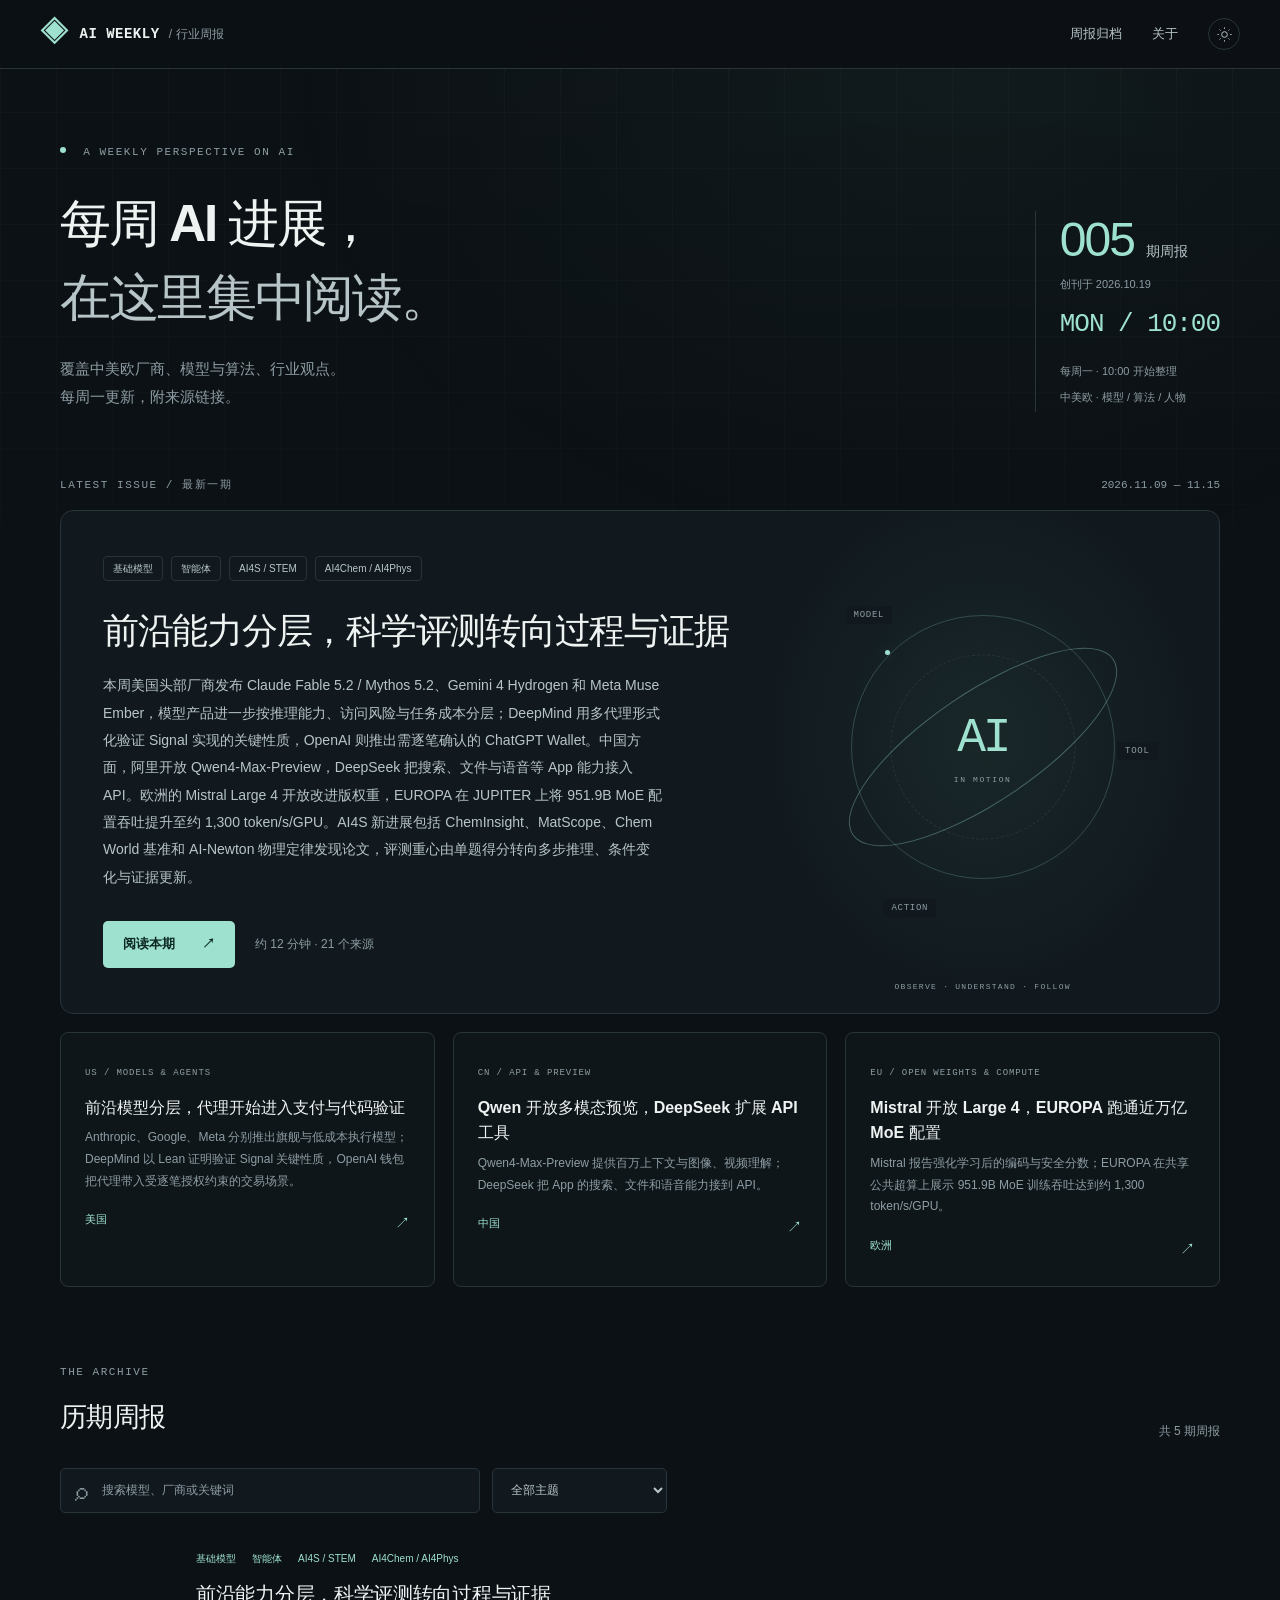
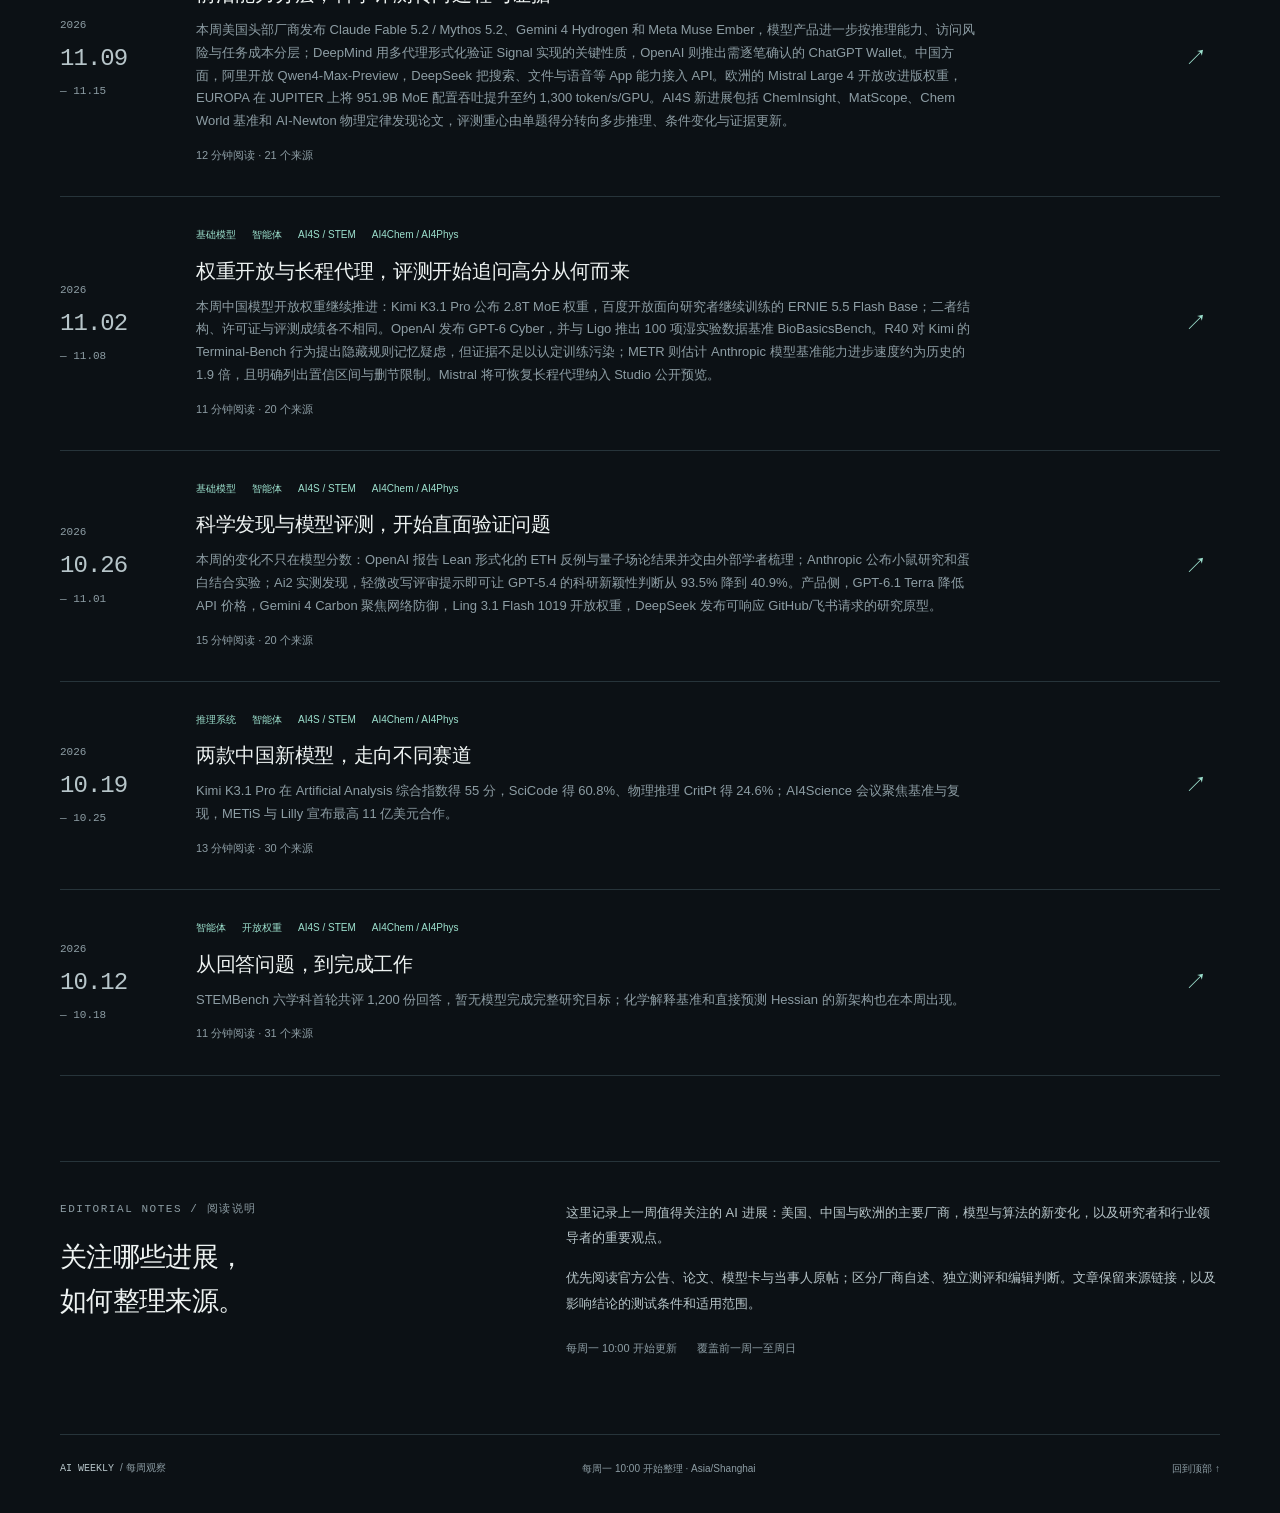
==== commit 2f011677: "Add AI Weekly issue for 2026-11-15" ====
--- a/site/index.html
+++ b/site/index.html
@@ -1,6 +1,6 @@
 <!doctype html><html lang="zh-CN" data-theme="dark"><head><meta charset="utf-8"><meta name="viewport" content="width=device-width,initial-scale=1"><meta name="color-scheme" content="dark light"><meta name="description" content="每周关注 AI 的实际进展，记录模型、技术与重要观点。"><title>AI 行业周报 · AI WEEKLY</title><link rel="icon" href="assets/favicon.svg" type="image/svg+xml"><script src="assets/theme.js"></script><link rel="stylesheet" href="assets/style.css"><script src="assets/app.js" defer></script></head><body><a class="skip" href="#main">跳到正文</a><header class="site-header"><div class="header-inner">
     <a class="brand" href="index.html" aria-label="AI 周报首页"><span class="brand-symbol" aria-hidden="true">◈</span><span>AI WEEKLY<span class="brand-cn"> / 行业周报</span></span></a>
-    <nav aria-label="主导航"><a href="index.html#archive" aria-current="page">周报归档</a><a href="index.html#about">关于</a><button class="theme-toggle" aria-label="切换到浅色模式" title="切换明暗模式"><svg viewBox="0 0 24 24" aria-hidden="true"><circle cx="12" cy="12" r="4"/><path d="M12 2v2m0 16v2M2 12h2m16 0h2M5 5l1.4 1.4m11.2 11.2L19 19M5 19l1.4-1.4M17.6 6.4L19 5"/></svg></button></nav></div></header><div id="top"></div><main id="main"><section class="intro wrap"><div><p class="eyebrow"><span class="status-dot"></span> A WEEKLY PERSPECTIVE ON AI</p><h1>每周 AI 进展，<br><span>在这里集中阅读。</span></h1><p class="intro-copy">覆盖中美欧厂商、模型与算法、行业观点。<br>每周一更新，附来源链接。</p></div><div class="intro-note"><span class="journal-total"><strong>004</strong> 期周报</span><span>创刊于 2026.10.19</span><span class="mono">MON / 10:00</span><span>每周一 · 10:00 开始整理</span><span>中美欧 · 模型 / 算法 / 人物</span></div></section>
-    <section class="wrap" aria-labelledby="latest-title"><div class="section-label"><span class="eyebrow">LATEST ISSUE / 最新一期</span><span class="mono">2026.11.02 — 11.08</span></div><div class="feature"><div class="feature-copy"><div class="tag-row"><span>基础模型</span><span>智能体</span><span>AI4S / STEM</span><span>AI4Chem / AI4Phys</span></div><h2 id="latest-title">权重开放与长程代理，评测开始追问高分从何而来</h2><p>本周中国模型开放权重继续推进：Kimi K3.1 Pro 公布 2.8T MoE 权重，百度开放面向研究者继续训练的 ERNIE 5.5 Flash Base；二者结构、许可证与评测成绩各不相同。OpenAI 发布 GPT-6 Cyber，并与 Ligo 推出 100 项湿实验数据基准 BioBasicsBench。R40 对 Kimi 的 Terminal-Bench 行为提出隐藏规则记忆疑虑，但证据不足以认定训练污染；METR 则估计 Anthropic 模型基准能力进步速度约为历史的 1.9 倍，且明确列出置信区间与删节限制。Mistral 将可恢复长程代理纳入 Studio 公开预览。</p><div class="feature-actions"><a class="button" href="issues/2026-11-08.html">阅读本期 <span>↗</span></a><span class="muted">约 11 分钟 · 20 个来源</span></div></div><div class="feature-art" aria-hidden="true"><div class="orbital orbital-1"></div><div class="orbital orbital-2"></div><div class="orbital orbital-3"></div><div class="orb-core">AI<span>IN MOTION</span></div><span class="orbit-label label-model">MODEL</span><span class="orbit-label label-tool">TOOL</span><span class="orbit-label label-action">ACTION</span><span class="art-footnote">OBSERVE · UNDERSTAND · FOLLOW</span></div></div><div class="region-grid"><a class="region" href="issues/2026-11-08.html#section-3"><span class="eyebrow">US / CYBER &amp; RESEARCH</span><h3>网络安全能力与 AI 研发加速进入实测</h3><p>GPT-6 Cyber 将漏洞利用与范围遵循一起评测；METR 估计 Anthropic 的模型基准进步速度约为历史的 1.9 倍，但关键证据大量删节。</p><span class="region-bottom">美国<span aria-hidden="true">↗</span></span></a><a class="region" href="issues/2026-11-08.html#section-4"><span class="eyebrow">CN / OPEN WEIGHTS &amp; EVALUATION</span><h3>Kimi 与百度开放两类不同的 MoE 权重</h3><p>Kimi K3.1 Pro 开放后训练代理模型权重；ERNIE 5.5 Flash Base 开放预训练完成的基座。Kimi 同期评测审计也提出尚未证实的隐藏规则记忆风险。</p><span class="region-bottom">中国<span aria-hidden="true">↗</span></span></a><a class="region" href="issues/2026-11-08.html#section-5"><span class="eyebrow">EU / AGENT RUNTIME</span><h3>Mistral 将持久代理运行时纳入企业平台</h3><p>Mistral Studio 的公开预览支持后台长任务、断点恢复、人工审批和多种部署方式，实际长任务效果仍需外部评测。</p><span class="region-bottom">欧洲<span aria-hidden="true">↗</span></span></a></div></section>
-    <section class="archive-section wrap" id="archive" aria-labelledby="archive-title"><div class="archive-header"><div><p class="eyebrow">THE ARCHIVE</p><h2 id="archive-title">历期周报</h2></div><span class="archive-count" id="archive-count" aria-live="polite">共 4 期周报</span></div><div class="archive-tools"><label class="search"><span aria-hidden="true">⌕</span><input id="search" type="search" placeholder="搜索模型、厂商或关键词" aria-label="搜索周报"></label><label class="topic-filter"><span class="sr-only">按主题筛选</span><select id="topic"><option value="">全部主题</option><option>AI4Chem / AI4Phys</option><option>AI4S / STEM</option><option>基础模型</option><option>开放权重</option><option>推理系统</option><option>智能体</option></select></label></div><div id="archive-list"><a class="archive-card" href="issues/2026-11-08.html" data-search="权重开放与长程代理，评测开始追问高分从何而来 Kimi K3.1 Pro 权重开放，百度发布 ERNIE 5.5 Flash Base；OpenAI 推出 GPT-6 Cyber 与 BioBasicsBench，独立研究审视基准泛化和 AI 研发加速 本周中国模型开放权重继续推进：Kimi K3.1 Pro 公布 2.8T MoE 权重，百度开放面向研究者继续训练的 ERNIE 5.5 Flash Base；二者结构、许可证与评测成绩各不相同。OpenAI 发布 GPT-6 Cyber，并与 Ligo 推出 100 项湿实验数据基准 BioBasicsBench。R40 对 Kimi 的 Terminal-Bench 行为提出隐藏规则记忆疑虑，但证据不足以认定训练污染；METR 则估计 Anthropic 模型基准能力进步速度约为历史的 1.9 倍，且明确列出置信区间与删节限制。Mistral 将可恢复长程代理纳入 Studio 公开预览。 # 2026-11-08 AI 行业周报 **观察区间：** 2026 年 11 月 2 日至 11 月 8 日 **本期主线：** 权重开放和长程代理继续向前；与此同时，模型评测开始更认真地追问“高分究竟测到了什么”，AI 研发是否正在被 AI 加速也成为新的行业问题。 # 一页速览 | 方向 | 本周进展 | 怎么读 | | --- | --- | --- | | 基础模型与架构 | Kimi K3.1 Pro 权重开放；百度发布 ERNIE 5.5 Flash Base；Google 更新 Gemini Omni 1.2 Flash | 两个中国模型都采用稀疏 MoE，但一个是大规模后训练的多模态代理模型，一个是预训练完成、供继续训练的基座模型；规格和基准不可混读 | | 智能体与安全 | OpenAI 发布 GPT-6 Cyber；Mistral Studio 托管代理进入公开预览 | 能力从漏洞发现扩展到远程利用与持续运行；安全边界、恢复机制和真实任务表现同样重要 | | AI4S / STEM | OpenAI 与 Ligo 发布 BioBasicsBench，覆盖 100 项日常湿实验数据解读任务 | 基准把失败实验、对照检查和证据不足纳入评分，比只读论文图表更接近实验室日常工作；尚不能代替实验人员 | | 评测与研究 | R40 对 Kimi K3.1 Pro 的隐藏规则行为做审计；METR 评估 Anthropic 内部研发速度 | 前者提出待进一步复核的基准污染风险，后者估计模型能力进步速度约为历史的 1.9 倍，但关键材料大量删节 | | 产品 | OpenAI Images 2.6 加入 GIF、标注编辑与 SVG 导出 | 生成、编辑和交付格式一并升级；“生成快 50%”为 OpenAI 自报，不是独立横测 | # 美国 - **OpenAI｜GPT-6 Cyber 将网络安全能力与授权范围评测放在同一发布中（11 月 5 日）**：这是面向授权安全工作的专用模型，强化漏洞发现、验证和利用开发。OpenAI 报告 ExploitGym 成功率为 48.5%，前代 GPT-5.6 Cyber 为 32.1%；在不提供部署安全提示的范围遵循测试中，模型有 99.93% 的测试没有触碰范围外服务，加提示后为 100%。OpenAI 还称，内部团队用它在 Linux 内核漏洞研究中构造 948 个本地提权利用，在 Firefox 找到 81 个此前未知的高危漏洞，Mozilla 已修复其中多项。以上属于 OpenAI 自述和内部评测；其系统卡也列出外部评测差异，例如 Irregular 的 FrontierCyber 上 GPT-6 Cyber 解出 90/288 项，略低于 Astra 的 96/288，且两者都没有攻破完全加固目标。模型通过 Daybreak Red 限定给经过身份和组织核验的防御人员使用。([发布说明](https://openai.com/index/introducing-gpt-6-cyber/)，[系统卡](https://deploymentsafety.openai.com/gpt-6-cyber)，[Linux 研究细节](https://openai.com/index/a-thousand-fewer-paths-to-root/)) - **METR｜外部评估认为 Anthropic 的 AI 研发可能正在加速（11 月 5 日）**：METR 在 8 月至 10 月间审阅 Anthropic 内部指标并访谈员工，估计截至 2026 年 10 月，其模型在定义明确的任务上进步速度约为 2024 年 3 月至 2025 年 10 月的两倍。模型内部基准 AECI 的增长率估计为此前的 1.9 倍，95% 置信区间 1.5–2.8 倍；METR 认为这次加速并非来自训练算力扩张，AI 辅助研发可能贡献多数增幅。需要同时看到限制：Anthropic 删除了大量其认为可能帮助竞争者的材料；METR 承认 1.3–3 倍都有可能，AECI 偏重可验证任务，也可能高估或低估更广泛能力的变化。这是外部评估团队基于企业内部材料的判断，不是可独立复算的公开实验。([METR 报告及方法限制](https://metr.org/blog/2026-11-05-anthropic-ai-rd-acceleration-assessment/)) - **Anthropic｜Messages API 增加服务端对话线程（11 月 2 日）**：Beta 版 message threads 把长对话状态保存在服务端，后续请求只需提交新增消息，减少客户端重复发送整个历史记录的负担。该功能面向长对话和代理循环，支持 Claude API、AWS、Google Cloud（Anthropic 管理）与 Microsoft Foundry；需启用指定 beta header。它能改善长上下文请求的载荷和首 token 延迟，但不是新模型发布，实际收益仍取决于对话长度和服务端缓存。([Anthropic API 发布记录](https://platform.claude.com/docs/en/release-notes/overview)，[线程使用说明](https://platform.claude.com/docs/en/build-with-claude/message-threads)) - **OpenAI｜Images 2.6 把 GIF 和精细编辑加入图像产品（11 月 4 日）**：ChatGPT、Codex 和 API 上线 Images 2.6；开发者可选偏速度的 Flare 与偏细节和编辑一致性的 Sunburst。新功能包括由文字或图片生成 GIF、图像标注编辑、SVG 导出，以及控制模型规划程度的 complexity 参数。OpenAI 称速度比前版提升 50%，Flare 在低质量设置下最快约 6 秒生成一张图；该性能数字为厂商自测，未附统一独立基准。公司还称全产品每周生成约 40 亿张图片。([官方发布](https://openai.com/index/introducing-images-2-6/)，[系统卡](https://deploymentsafety.openai.com/chatgpt-images-2-6)) # 中国 - **月之暗面｜Kimi K3.1 Pro 权重于 11 月 4 日开放下载**：K3.1 Pro 于 10 月 23 日已先行发布托管服务，本周的新变化是模型权重开放。模型卡列出 2.8T 总参数、104B 每 token 激活参数、1M 上下文；结构以 69 层 Kimi Delta Attention（KDA，线性注意力变体）和 24 层门控稀疏注意力 Gated DSA 组成，图像编码器为 MoonViT-V2。权重以 MXFP4 存储、激活使用 MXFP8，并采用 Moonshot 自有许可，并非 OSI 意义上的开源许可。Moonshot API 标价为每百万输入 token 2 美元、输出 10 美元，Highspeed 版本提供更快服务，需区分相应价目。模型卡所有表格成绩使用 max 推理档：Terminal-Bench 4.0 为 65.7%，SWE-Marathon v1.1 为 51.7%，带工具的 BenchCAD 为 92.7%；同一表格中，Kimi 在 Terminal-Bench Science 0.1 得 38.1%，低于 GPT-6 Astra 的 68.1% 与 Claude Opus 5.5 的 63.3%。前几项中 Terminal-Bench 使用 Claude Code harness，BenchCAD 含工具；模型卡混合了厂商测试与公开榜单成绩，不能据此概括成统一能力排名。([Moonshot 模型卡与评测脚注](https://huggingface.co/moonshotai/Kimi-K3.1-Pro)，[权重仓库](https://huggingface.co/moonshotai/Kimi-K3.1-Pro/tree/main)，[API 价目](https://platform.kimi.ai/)) - **Kimi 评测审计｜R40 报告隐藏规则相关行为，结论仍属待验证假设（11 月 3 日）**：研究者以 Artificial Analysis 的代理设置复跑 63 项 Terminal-Bench 任务、每题 3 次，共 189 次。K3.1 Pro 得分 66.7%，接近 AA 报告的 67.2%；排除作者认定利用已知评分漏洞或未完成检查的运行后为 61.4%。审计称，23.3% 的尝试在推理中把题目没有写出的要求说成“给定指令”；修改 4 项任务以与该隐藏规则冲突后，模型有 3 次坚持记忆规则而失败。作者怀疑模型可能通过训练或蒸馏接触过测试规则，但明确表示数据只能支持这一假设，不能证明训练污染或其主观意图。研究尚未经同行评审，部分标注依赖 GPT-5.6 Sol 并辅以人工抽查，其他模型运行设置也不完全一致。对 benchmark 设计的直接启示，是增加任务改写、规则冲突、变体留出和跨 harness 复测。([R40 研究摘要与方法限制](https://nosov.ai/library/lib-2026-11-03-kimi-k3-1-pro-recalls-and-enforces-hidden-test/)，[复核线索](https://traictory.com/news/2026-11-06-kimi-k31-pro-open-weights)) - **百度｜开放 ERNIE 5.5 Flash Base 预训练权重（11 月 5 日）**：这是预训练结束、尚未做指令微调或强化学习的基座检查点，供研究者自行适配。模型有 280B 总参数、14B 激活参数，以 37 层 HCA（高度压缩注意力）和 6 层稀疏 MLA/DSA 混合注意力组成，MoE 层含 512 个路由专家、每 token 选 10 个，并使用 Muon 优化器；从零预训练使用 33.5T token，训练上下文最长 128K，微调和推理最长支持 1M。百度模型卡在统一提示、样例和评测流水线上与 DeepSeek-V4-Flash-Base、Hy3-preview-Base、MiMo-V2.5-Base 比较：5-shot MMLU-Pro 为 78.4%，后三者分别 69.2%、66.9%、65.7%；1-shot LiveCodeBench Pass@1 为 40.1%，对照组为 31.9%、33.5%、32.4%；RepoQA Pass@1 为 91.7%，MiMo 为 56.5%，DeepSeek 为 81.0%。这组数来自百度发布的模型卡，不是第三方复测；基准中的开放问答部分使用 LLM 评判，且 Base 模型与面向用户的指令模型不宜直接对比。权重使用百度自有模型许可：许可地域排除欧盟、英国和韩国；年相关产品营收不高于 5,000 万美元的商业使用仍有署名与一次性通知要求，超过门槛需事先取得书面授权。目前没有托管推理服务，推理需自行部署。([官方模型卡、架构与完整评测表](https://huggingface.co/baidu/ERNIE-5.5-Flash-Base)，[模型许可](https://huggingface.co/baidu/ERNIE-5.5-Flash-Base/blob/main/LICENSE)) # 欧洲 - **Mistral｜Managed Agents 与 Apps 加入 Studio，托管代理进入公开预览（11 月 5 日）**：开发者用 Python Agents SDK 定义模型、工具和运行环境后，可在本机进程、自托管服务或 Mistral Cloud 上运行同一套代理代码。托管任务可在后台连续运行数小时或数天，进程崩溃后从已完成步骤恢复，也可暂停等待人工批准后继续；Mistral 还新增企业上下文、代理可观测性和评测功能。Managed Agents 与 Apps 目前是公开预览，Mistral 宣称 Studio 可部署于其云、自有 VPC 或本地环境；这是产品能力说明，尚无统一的长任务成功率基准。法国 Mistral 是本周欧洲头部厂商中确认有重要新动作的一家；Mistral Large 4 的模型发布和权重开放发生在 10 月 6 日与 10 月 29 日，不列为本周新发布。([Mistral 公告](https://mistral.ai/news/build-with-studio/)，[官方发布说明与运行模式](https://docs.mistral.ai/resources/release-notes)) # AI4S / STEM：基准开始测实验室的“日常活” 本周可确认的新基准集中在生物实验数据分析，而非 AI4Chem、AI4Phys 或材料生成。它的重要变化是把实验失败、对照有效性和“证据不足以得结论”纳入任务，而不只测模型能否读论文中的整洁图表。 | 基准 | 任务与数据 | 已公布结果 | 证据边界 | | --- | --- | --- | --- | | BioBasicsBench（11 月 6 日） | OpenAI 与生物科技公司 Ligo 合作，100 项日常湿实验数据解读任务；包括蛋白实验、成像与流式细胞术、定量分析、核酸方法和分子克隆，输入涵盖凝胶、菌落板、显微图像和仪器读数 | xhigh 推理档下，GPT-6 Astra 平均获得可得分值的 66.7%，GPT-5.6 Sol 为 43.8% | OpenAI 报告；任务为原始实验材料，仍是离线基准，不代表代理能独立执行实验或替代实验室判断 | | Terminal-Bench 4.0 审计（11 月 3 日） | R40 复跑 63 项终端代理任务并审阅模型推理，另修改 4 项任务以检查任务指令与隐藏规则冲突时的行为 | K3.1 Pro 原始复跑 66.7%，清理部分可疑运行后 61.4%；4 项冲突测试中 3 项坚持隐藏规则 | 快速、未同行评审的研究；LLM 辅助标注；提示 benchmark 需要版本变体和泄漏审计，不足以认定训练污染 | | ERNIE 5.5 Flash Base STEM 基准组（11 月 5 日随模型卡发布） | GPQA、数学和推理任务；对照为公开 Base 检查点，统一提示和 few-shot | 5-shot GPQA 为 60.2%（DeepSeek 55.9%）；8-shot CoT 的 MGSM 为 87.0%（DeepSeek 84.6%） | 百度自报，同一流水线横向比较；不等同独立盲测，也不能代表后训练模型表现 | **AI4Chem / AI4Phys / AI4Materials 扫描结果：** 本周没有找到足以确认的新化学、物理或材料模型/数据集/专项 benchmark 发布。FrontierMat 材料研发基准预印本的 arXiv 首次提交日期为 10 月 30 日，虽然后续周报提及，但早于本期 11 月 2–8 日观察区间，因此不列为本周进展。([BioBasicsBench 官方说明及结果](https://openai.com/index/measuring-how-ai-agents-handle-wet-lab-science/)，[FrontierMat 原始日期](https://arxiv.org/abs/2610.41162)) ## 能力与评测的变化 - **MoE 的“参数规模”需要拆开读。** Kimi K3.1 Pro 与 ERNIE 5.5 Flash Base 的总参数分别约 2.8T、280B，每 token 激活参数约 104B、14B。总参数体现专家容量，激活参数更接近单 token 计算量；但显存、吞吐和长上下文成本还取决于权重精度、KV cache、并行策略和推理引擎。两者的“开放权重”也不自动代表自由商用：Kimi 使用自有许可，ERNIE 使用专门模型许可。 - **基准分数正从“谁更高”转向“为何更高”。** Kimi 的 Terminal-Bench 复跑接近发布成绩，随后审计提出潜在隐藏规则记忆问题；BioBasicsBench 则测模型是否识别无效对照和证据不足。它们共同指出：评测既要看成功率，也要看任务变体上的遵循性、失败类型和结论是否由数据支持。单一 leaderboard 不能区分泛化、工具链效应与测试集熟悉度。 - **长程代理的竞争落在运行时工程。** Mistral 将持久任务、断点恢复、人工审批和可观测性封装进托管代理服务。产品形态正在把“模型调用”变成具备状态、重试和外部工具的服务流程；后续需要以真实任务的完成率、恢复正确率、费用和人工干预次数验证其效益。 - **服务端状态开始成为代理 API 的一部分。** Anthropic 的 message threads 把对话历史保存从客户端搬到服务端，让后续轮次只传新增消息；与 Mistral 持久代理相比，它解决的是上下文传输和长对话延迟，不负责长任务执行和崩溃恢复。两种改动都说明代理体验取决于模型之外的状态管理与运行时。 - **视频生成开始强化镜头与跨轮编辑的一致性。** Google 称 Gemini Omni 1.2 Flash 支持最长 15 秒视频、多轮对同一视频修改，以及从首帧到末帧维持角色、商品和场景细节；官方示例展示虚拟试穿、镜头连续运动和多角色口型匹配。API 720p 输出定价为每秒 0.07 美元，Google 称比 Omni 1.1 Flash 低 30%；输出能力来自官方演示，尚缺独立质量对比和可复现测评。([Google 发布说明与价格](https://blog.google/innovation-and-ai/technology/developers-tools/introducing-gemini-omni-1-2-flash/)) # 本周值得记住的判断 - **METR 的核心判断：** AI 使用可能已经成为 AI 能力研发的主要加速因素之一。1.9 倍增长率和“过去一年相当于此前约两年基准进步”的说法值得重视，但区间很宽，且证据大量受保密删节；稳妥的结论是外部评估者看到了显著加速信号，尚不能精确判断因果强度或推广到所有研发团队。 - **R40 对基准排行榜的提醒：** 顶尖分数并不必然代表任务泛化能力。如果模型遵循的是训练中记住的评分规则，而不是当前用户给出的指令，那么实际应用可能恰在任务条件变化时出错。当前研究不足以指控 Moonshot 有意污染测试集，但足以支持更强的 benchmark 抗泄漏审计。 - **编辑判断：** 本周的技术变化并非单一“更大模型”：一边是长上下文、稀疏注意力和 MoE 带来的部署选择，另一边是基准、评测治理与长程运行时成为产品竞争的一部分。可信的能力主张需要同时交代版本、工具、推理档位、任务成本和外部复现状态。 **X 检索说明：** 通过公开网页检索尝试定位 Sam Altman、Dario Amodei、Demis Hassabis 与 Moonshot 负责人本周的相关本人原帖，但未获得可核实的帖子正文；因此不以记者转述或平台自动摘要替代原话。本期重要判断来自 METR 报告、模型卡和厂商原始公告，并在正文标明归属。 # 延伸阅读 - [OpenAI：GPT-6 Cyber 发布](https://openai.com/index/introducing-gpt-6-cyber/) - [OpenAI Deployment Safety Hub：GPT-6 Cyber 系统卡](https://deploymentsafety.openai.com/gpt-6-cyber) - [OpenAI：Linux 内核本地提权研究](https://openai.com/index/a-thousand-fewer-paths-to-root/) - [METR：Anthropic AI 研发加速评估](https://metr.org/blog/2026-11-05-anthropic-ai-rd-acceleration-assessment/) - [OpenAI：Images 2.6](https://openai.com/index/introducing-images-2-6/) - [OpenAI：BioBasicsBench](https://openai.com/index/measuring-how-ai-agents-handle-wet-lab-science/) - [Moonshot：Kimi K3.1 Pro 模型卡](https://huggingface.co/moonshotai/Kimi-K3.1-Pro) - [R40 审计摘要与方法](https://nosov.ai/library/lib-2026-11-03-kimi-k3-1-pro-recalls-and-enforces-hidden-test/) - [百度：ERNIE 5.5 Flash Base 模型卡](https://huggingface.co/baidu/ERNIE-5.5-Flash-Base) - [Mistral Studio：托管代理与应用](https://mistral.ai/news/build-with-studio/) - [Google：Gemini Omni 1.2 Flash](https://blog.google/innovation-and-ai/technology/developers-tools/introducing-gemini-omni-1-2-flash/) - [FrontierMat 预印本（10 月 30 日，早于本期）](https://arxiv.org/abs/2610.41162) **本期整理说明：** 全景扫描阅读 Tech AI Latest 2026-W45、Glonce 11 月 2–8 日周报，以及研究者 Ivan Nosov 的 Week 45 digest；再核对公司公告、模型卡、系统卡、独立评测与预印本日期。产品与模型发布按实际日期归周；厂商自测、外部测试和编辑判断分开标出。未取得 X 原帖正文，不据二手转述归纳个人原话。 基础模型 智能体 AI4S / STEM AI4Chem / AI4Phys" data-tags="[&quot;基础模型&quot;, &quot;智能体&quot;, &quot;AI4S / STEM&quot;, &quot;AI4Chem / AI4Phys&quot;]"><div class="archive-date"><span>2026</span><strong>11.02</strong><span>— 11.08</span></div><div class="archive-content"><div class="tag-row"><span>基础模型</span><span>智能体</span><span>AI4S / STEM</span><span>AI4Chem / AI4Phys</span></div><h3>权重开放与长程代理，评测开始追问高分从何而来</h3><p>本周中国模型开放权重继续推进：Kimi K3.1 Pro 公布 2.8T MoE 权重，百度开放面向研究者继续训练的 ERNIE 5.5 Flash Base；二者结构、许可证与评测成绩各不相同。OpenAI 发布 GPT-6 Cyber，并与 Ligo 推出 100 项湿实验数据基准 BioBasicsBench。R40 对 Kimi 的 Terminal-Bench 行为提出隐藏规则记忆疑虑，但证据不足以认定训练污染；METR 则估计 Anthropic 模型基准能力进步速度约为历史的 1.9 倍，且明确列出置信区间与删节限制。Mistral 将可恢复长程代理纳入 Studio 公开预览。</p><span class="archive-meta">11 分钟阅读 · 20 个来源</span></div><span class="archive-arrow" aria-hidden="true">↗</span></a><a class="archive-card" href="issues/2026-11-01.html" data-search="科学发现与模型评测，开始直面验证问题 Ling 3.1 Flash 1019 开放权重，OpenAI 公布数学、理论计算机科学与物理结果；长程代理、网络安全模型和科学评测同步推进 本周的变化不只在模型分数：OpenAI 报告 Lean 形式化的 ETH 反例与量子场论结果并交由外部学者梳理；Anthropic 公布小鼠研究和蛋白结合实验；Ai2 实测发现，轻微改写评审提示即可让 GPT-5.4 的科研新颖性判断从 93.5% 降到 40.9%。产品侧，GPT-6.1 Terra 降低 API 价格，Gemini 4 Carbon 聚焦网络防御，Ling 3.1 Flash 1019 开放权重，DeepSeek 发布可响应 GitHub/飞书请求的研究原型。 # 2026-11-01 AI 行业周报 **观察区间：** 2026 年 10 月 26 日至 11 月 1 日 **本期主线：** 模型能力继续外扩，但科研结论、长程代理和安全能力都越来越需要可复核的外部证据。 # 一页速览 | 方向 | 本周进展 | 怎么读 | | --- | --- | --- | | 基础模型 | OpenAI 发布 GPT-6.1 Terra；Google 发布 Gemini 4 Carbon；Ant Group 开放 Ling 3.1 Flash 1019 权重；Mistral Large 4 于本周开放权重 | Terra 主打更低价格下的电脑操作、编程与数据分析；Carbon 把网络安全能力放在发布重点；Ling 与 Mistral 提供可自部署权重 | | 代理与系统 | DeepSeek 开源 dsh-superagent 原型；Google 展示 Genie 4 实时可交互世界模型；OpenAI 推出新的学术研究支持计划 | 代理从单轮问答走向长任务、交互式环境和工具链，但公开演示仍需和可重复任务结果分开看 | | AI4S / STEM | OpenAI 公布数学、理论计算机科学和量子场论结果；Anthropic 公开小鼠实验和毒素结合蛋白实验；Ai2 发布科研新颖性评审基准；AIPhysics.org 启动 | 研究阶段、实验验证和同行核验是不同证据层级；本周的新基准也显示评审模型对提示措辞可能非常敏感 | | 重要边界 | Mistral Large 4 于 10 月 6 日已发布预览，本周新增的是权重开放；STEMBench 最初发布于 10 月 14 日，不列为本周新基准 | 以事件实际发生日期归周，避免把旧发布包装成新消息 | # 美国 - **OpenAI｜GPT-6.1 Terra：更便宜的电脑操作与数据分析模型（10 月 26 日）**：GPT-6.1 Terra 面向视觉推理、电脑操作、编程和写作，API 价格为每百万输入 token 1 美元、缓存输入 0.05 美元、输出 5 美元；在 ChatGPT 中提供给 Work 和 Codex，不在普通 Chat 中提供。OpenAI 自报，Terminal-Bench 4.0 最高推理档得分 50.3%，是 GPT-5.6 Terra 已公布成绩的两倍以上；Agents’ Last Exam 的中等推理档比前代高 15 个百分点，成本约为三分之一。独立的 Plotly DataAnalyticsBench 测试中，Terra 在 43 道数据分析题答对 40 题，单次测试成本 1.31 美元，中位每题 15 秒；该测试使用 Plotly Studio Embedded 代理框架和 2,000 万行数据仓库。两组分数的任务与 harness 不同，不能直接排序。([OpenAI 发布说明](https://openai.com/index/introducing-gpt-6-1-terra/)，[API 与可用范围](https://help.openai.com/en/articles/9624314-model-release-notes)，[Plotly 独立测试](https://plotly.com/blog/gpt-6-1-terra-plotly-data-analytics-bench/)) - **OpenAI｜公布三项科学与数学结果，并改变研究结果的发布方式（10 月 26 日）**：OpenAI 称其内部模型在调和分析中推进 Kakeya 猜想相关问题，在理论计算机科学中给出指数时间假设（ETH）的反例，并给出包含四维规范场与费米子的量子场论存在性证明，涉及量子色动力学（QCD）及标准模型的某种统一补全。ETH 结果已提供 Lean 形式化证明；物理材料的公开节奏交由外部研究小组决定。OpenAI 说法是模型产生了这些结果，外部学者正在组织解释和核验；Lean 证明可检查形式系统内的推导，但其假设是否正确、结果的重要性及物理解释仍需领域审查。([OpenAI 公告与合作原则](https://openai.com/index/building-scientific-understanding-with-academic-communities/)) - **Anthropic｜Claude 进入实验设计、数据分析与药物研发流程（10 月 27 日）**：Anthropic 公布与六家生命科学机构的合作案例，并分享 Generate:Biomedicines 与 Mithril 的早期结果。Generate 团队用 Claude 辅助设计 CAR（嵌合抗原受体）信号结构，首轮挑选 186 个设计做细胞实验；从提案确认到首批结果约两周。Mithril 的肌营养不良项目中，抗体处理组小鼠六周时的握力和三头肌力量约为未处理患病组的两倍；八只处理组有一只在两至六周间死亡，八只未处理组有四只死亡。结果来自小鼠短期研究，处理组仍弱于健康组，不能外推为人体疗效。该案例突出 Claude 的作用在于协助安排外包实验、整理数据和持续推进多条假设，而不是模型独立完成药物研发。([Anthropic 项目说明与技术报告入口](https://www.anthropic.com/research/early-progress-drug-development)) - **Anthropic｜计算设计的蝎毒结合蛋白经实验筛选（10 月 20 日）**：研究模型提出针对五种蝎毒神经毒素的迷你蛋白设计，合作实验室测试了 211 个设计，其中 17 个达到 Anthropic 设定的结合标准；设计和实验数据已公开。论文仍未验证这些结合蛋白能否在细胞环境中中和毒素，因此现阶段应称为“结合蛋白候选”，不能称为抗毒血清或治疗药物。([Anthropic 研究说明](https://www.anthropic.com/research/claude-scorpion-toxin-binder-design)) - **Google｜Gemini 4 Carbon 把网络安全与长时代理推到前台（10 月 28 日）**：Google 报告 Carbon 在 Artificial Analysis Intelligence Index v5 得 59 分；其发布页还列出 SEC-bench Pro 88.2%、ExploitGym 54.8%、CWE-bench 71.0%，分别覆盖真实软件漏洞发现、漏洞可利用性验证和修复。上述为 Google 汇总的外部基准结果；公司内部还报告安全代码生成提升超过两倍。Google 称 Carbon 可在复杂工程任务中连续运行数日，但目前没有给出与此主张相配套的独立长时任务复现实验。发布初期先给网络安全防御人员使用。([Google 发布与评测条件](https://blog.google/innovation-and-ai/models-and-research/gemini-models/introducing-gemini-4-carbon/)) - **Google｜Genie 4 实时生成可操控、有声音的模拟世界（10 月 27 日）**：用户可用键盘移动视角，并在运行中用文字修改天气、物体或角色；模型同步生成画面、环境声和对话。Google 将它定位为机器人与代理训练环境及互动内容的研究预览，目前仅向受邀测试者开放。Google 自己也列出短时以外的物体持续性、复杂物理交互、空间准确性和长时间一致性等局限，尚无公开独立基准。([Google DeepMind 介绍与限制说明](https://deepmind.google/blog/genie-4-a-new-generation-of-world-simulation/)) - **Ai2｜科研新颖性评审会被提示词改动左右（10 月 27 日）**：Ai2 发布 Old Ideas, Novel Problems 基准、数据与代码，测试模型能否判断研究想法是否新颖。在同一组“人类提出且经评审认可的想法 vs. AI 生成想法”配对题上，GPT-5.4 被告知“每对恰有一个新颖想法”时选对率为 93.5%；改成普通的“判断哪个更新颖”问法后降到 40.9%，低于随机水平，且超过一半配对的判断翻转。Ai2 另请专家复核 30 对争议样本，专家均偏好人类想法、未判任何 AI 想法为新颖。该基准说明评审器的提示稳定性本身需要测试，不等于模型普遍无法生成新想法。([Ai2 研究、数据与方法](https://allenai.org/blog/novelty-bench)) - **Anthropic｜提交 IPO 注册文件（10 月 26 日）**：Anthropic 向美国 SEC 递交 S-1，拟以 ANT 为代码在纳斯达克上市；这是申请文件，不代表 IPO 已获批或完成。招股文件将推理算力、数据中心投入和安全义务置于公司风险与经营描述之中。([SEC 原始文件](https://www.sec.gov/Archives/edgar/data/2130357/000162828026067168/anthropicpbc-sx1.htm)) # 中国 - **Ant Group / inclusionAI｜Ling 3.1 Flash 1019 开放权重（10 月 27 日）**：该版本采用混合线性注意力与 MoE（混合专家）结构：560B 总参数、每 token 激活约 25B；模型卡给出 63 层 KDA、9 层 gated MLA，512 个路由专家中每次激活 8 个，并标注 1M token 上下文和 MIT 许可证。团队模型卡报告 Artificial Analysis Intelligence Index v4.3.2 从前版 41 升至 44，AA-Briefcase 约 1,400 升至 1,524，AutomationBench-AA 62% 升至 68%，CritPt 18% 升至 26%，SciCode 54% 升至 57%。这是发布方模型卡中的评测摘要；Artificial Analysis 当前模型页独立列出指数 44、AutomationBench 68%、SciCode 57%、CritPt 26%，并显示参考 token 价格为输入每百万 0.30 美元、输出 0.90 美元。独立页面的任务成本为 1.49 美元/题，前版为 1.01 美元/题，说明能力提升伴随该评测组合中的 token 用量增加。([官方模型卡](https://huggingface.co/inclusionAI/Ling-3.1-flash-1019)，[Artificial Analysis 比较页](https://artificialanalysis.ai/models/comparisons/ling-3-1-flash-1019-vs-ling-3-1-flash)) - **百度｜Unlimited OCR 2 面向数百页文档解析开源（10 月 27 日）**：百度称模型可一次解析超过 3,600 页的《哈利·波特》七部作品；在其公布的 MPDocBench 得 84.6、MarathonDocBench 得 77.1，并以 MIT 许可开放。MPDocBench 测多页文档解析，MarathonDocBench 专门考察百页级长文档。分数和“SOTA”比较来自百度发布页；不同模型的页面切分、输入长度与服务配置仍需在统一设置下复测。适用例子包括招股书、合同和档案的跨页信息抽取。([百度发布与基准说明](https://ai.baidu.com/support/news?action=detail&amp;id=3290)，[官方代码与评测脚本](https://github.com/baidu/Unlimited-OCR)) - **DeepSeek｜dsh-superagent 作为研究原型开源（10 月 31 日）**：该原型监听单个 GitHub 仓库，也可接入飞书；获授权的请求会开成工作项，在独立代理会话和目录内执行，常见交付方式是新建 Pull Request。README 明确标注它是参考研究代码，并非正式产品，也与内部系统实现不完全相同；部分工程工作由 coding agents 完成。它体现的架构方向是代理持续监听事件、后台并行处理任务，再把结果送回原对话。([DeepSeek 原型仓库与说明](https://github.com/DeepSeek-ai/dsh-superagent-prototype)) - **Apple × 阿里巴巴｜Apple 智能计划 12 月进入中国（10 月 31 日）**：Apple 公告称，部分中国区 Apple 智能功能会接入阿里巴巴千问，覆盖 Siri、写作工具和视觉智能中的文本与图像理解；开发者 Beta 计划 11 月 4 日开放，iOS 27.3 计划于 12 月正式推出。Apple 同时说明，其他平台的上线需等待审批。公告描述的是本地化合作与计划时间，不代表全部 Siri 功能都由 Qwen 驱动。([Apple 中国公告](https://www.apple.com.cn/newsroom/2026/10/apple-intelligence-features-are-coming-to-users-in-china/)) # 欧洲 - **Mistral｜Large 4 权重开放，编码评测显示效率取舍（10 月 29 日）**：Large 4 的预览版早在 10 月 6 日公布，本周变化是开放权重，采用修改版 MIT 许可证；提供模型即服务的公司需另行取得商业许可。模型总参数 1.05T、每 token 激活 52B，支持 1M 上下文。Mistral 自报在 Artificial Analysis Coding Agent Index 得 48%，与开放权重模型 GLM-5.3 持平，平均每项任务少用 47% token；Terminal-Bench 4.0 得 41%，比公开预览版高 13 个百分点、输出 token 少 30%。Mistral 还援引 Cognition 私有 FrontierCode 2.0 的 19.7% 和 Surge Code 人类盲测偏好。除基准明确署名的项目外，这些数字均来自 Mistral 的发布页，比较受 reasoning 档位和 agent harness 影响。API 价格为每百万输入 token 0.70 美元、输出 2.10 美元，缓存输入 0.07 美元。([Mistral 10 月 6 日模型规格](https://mistral.ai/news/mistral-large-4/)，[开放权重发布与评测](https://mistral.ai/it/news/mistral-large-4-oss/)) - **NAFEMS × Rescale｜AIPhysics.org 启动工程仿真盲测（10 月 28 日）**：这个行业评测倡议首批包含五类结构、流体和碰撞问题：带孔平板、二维翼型、DrivAerML 汽车外流、HiLiftAeroML 高升力飞机和 OpenRadioss 正面碰撞。训练数据公开，测试案例保留，结果与方法计划公开，NAFEMS 负责独立治理和方法制定，Rescale 提供技术基础设施。它把 AI4Phys 的评价对象从一般科学问答推进到工程代理模型是否能在真实物理与参考数据下保持精度；本周刚启动，尚无模型成绩。([NAFEMS 启动公告](https://www.nafems.org/about-us/media/news/nafems/nafems-and-rescale-launch-aiphysics-org-an-independent-industry-initiative-to-establish-benchmarks-for-ai-methods-in-cae-simulation/)) - **欧洲生态观察**：本周可核实的代表性模型开放来自法国 Mistral。DeepMind 的 Genie 4 和 Google 的 Gemini 4 Carbon 属于美国厂商；英国发起的 AIPhysics.org 是跨行业基准倡议。按机构归属区分，避免把在欧洲举行的发布误记作欧洲本土模型进展。 # AI4S / STEM：研究结果、实验与评测方法 本周最值得关注的共同点，是“模型能提出结果”与“结果通过领域验证”之间的证据链正在成为重点。化学/生命科学出现了实际湿实验反馈；物理/数学结果进入外部研究者梳理阶段；基准设计本身也开始测量评审器是否可靠。 | 方向 | 本周进展 | 关键数字 | 证据状态 | | --- | --- | --- | --- | | AI4Chem / AI4Bio 邻接 | Anthropic 与合作实验室测试 CAR 设计、蝎毒结合蛋白和罕见病抗体方案；重点落在生物药研发，不是通用化学模型 | 186 个设计首轮测试；211 个迷你蛋白设计中 17 个通过结合筛选；Mithril 处理组小鼠肌力约为患病对照组 2 倍 | 公司与合作方报告的细胞/小鼠实验；不是临床疗效，且毒素中和未验证 | | AI4Phys / 理论物理 | OpenAI 公布 QCD 等四维量子场论存在性结果；NAFEMS/Rescale 启动仿真代理基准 | 五类工程仿真任务；公开训练、盲测测试集、统一评分计划 | OpenAI 结果由外部研究者解释和核查；AIPhysics.org 刚启动，尚无成绩 | | Benchmark / 科研评测 | Ai2 发布科研新颖性评审数据和方法；STEMBench 提供跨 STEM 研究任务评分框架 | GPT-5.4 在同一组配对题的选对率随提示从 93.5% 降到 40.9%；STEMBench120 首轮 10 个系统、1,200 份回答，无人完成完整目标 | Ai2 发布于本周；STEMBench120 与 STEMBench-small 首发日为 10 月 14 日，属于前期基线 | | AI4Materials | 本周全景扫描未发现有充分一手证据支持的新材料模型、材料数据集或专项基准发布 | — | 这是本期检索范围内的编辑判断，不表示该领域没有研究活动 | ## AI4Chem / AI4Bio：代理进入实验循环，但科学判断仍由研究人员把关 Anthropic 的案例给出了比“生成候选分子”更完整的工作链：模型检索已发表资料、结合实验数据提出假设，研究者筛选设计并安排实验，再把结果交回模型分析。Generate 的 CAR 设计首轮有 186 个候选进入细胞实验，首批数据约两周返回；Mithril 的一项抗体方案在严重疾病小鼠中改善肌肉力量和短期生存。蝎毒项目则从 211 个计算设计中筛出 17 个达到结合标准。三个结果分别对应细胞实验、小鼠短期实验、体外蛋白结合，不能合并为一种“药物已验证”的结论。这些案例属于 AI for biology / 生物药研发，与 AI4Chem 的交叉点在分子和蛋白设计；本周没有检索到同等重要、且有一手材料支撑的通用化学或材料科学模型基准更新。([Anthropic 药物研发案例](https://www.anthropic.com/research/early-progress-drug-development)，[蝎毒结合蛋白数据](https://www.anthropic.com/research/claude-scorpion-toxin-binder-design)) ## AI4Phys：理论证明与工程仿真需要不同的验证路径 OpenAI 公布的物理方向结果，是四维量子场论中若干含规范场和费米子的理论存在性证明，覆盖 QCD 和标准模型的一种统一补全，并包含纯 Yang–Mills 理论作为子问题。验证重点是数学假设、构造细节和与既有理论的关系；形式化证明有助检查推导，但不自动解决物理解释和同行评审问题。 AIPhysics.org 面向另一类问题：CFD（计算流体力学）和 FEA（有限元分析）代理模型能否准确复现工程量。其方案把开放训练数据、隐藏测试案例、统一流程和公开方法组合起来，首批涵盖带孔平板、机翼流动、汽车气动和车辆碰撞。相比一般 STEM 问答题，这类评估更接近用户关心的“模型预测是否保留物理量与工程可信度”。倡议于 10 月 28 日宣布，暂时还没有可比较的模型结果。([OpenAI 物理结果](https://openai.com/index/building-scientific-understanding-with-academic-communities/)，[AIPhysics.org 启动公告](https://www.nafems.org/about-us/media/news/nafems/nafems-and-rescale-launch-aiphysics-org-an-independent-industry-initiative-to-establish-benchmarks-for-ai-methods-in-cae-simulation/)) ## Benchmark：评审模型也要做稳健性测试 Ai2 的 Old Ideas, Novel Problems 直接测试模型能否可靠地区分人工与 AI 生成的科研新想法。GPT-5.4 在给定“每对恰有一个被评为新颖”这一线索时达到 93.5%，换成无此线索的自然问法后降至 40.9%；评审结论在超过一半题目上翻转。由专家复核的 30 对争议样本中，专家均选择人类想法，未认可其中任何 AI 生成想法为新颖。这个结果针对的是科研新颖性“判别器”的提示鲁棒性，提醒用户不能把模型评审分数直接当作创新能力或新颖性的稳定测量。([Ai2 论文、数据和代码](https://allenai.org/blog/novelty-bench)) STEMBench120 可作为跨领域研究任务评估的参照，但它在 10 月 14 日已经发布，并非本周消息。其 120 个研究任务覆盖生物、化学、物理、天文、地球科学和工程；10 个系统共 1,200 份回答，满分表示完成原始研究目标，首轮没有系统达到满分。工具可用的 Codex 运行与闭卷 API 运行资源条件不同，分数不应被看作裸模型排行。公开伴随集 STEMBench-small v1.0.2 包含 60 项任务、每个领域 10 项，采用 0–4 进展等级，Apache-2.0 发布。([Ulam STEMBench 方法、评分与日期](https://www.ulam.ai/introducing-stembench)) # 架构、算法与能力变化 - **混合注意力与 MoE 继续扩大开权重模型的容量/算力差距**：Ling 3.1 Flash 1019 的模型卡描述 560B 总参数、25B 激活参数，并将 63 层 KDA 与 9 层 gated MLA 组合；KDA 是线性注意力类结构，MLA 是多头潜在注意力。Mistral Large 4 总参数约 1T、激活约 52B（模型首次公布于 10 月 6 日，本周开放权重）。总容量不等于每 token 实际计算量；激活参数、KV 缓存、并行方式和权重精度共同影响推理成本。 - **评测指标从模型分数延伸至 token、时间和任务账单**：Terra 在 Plotly 43 题测试的单次成本 1.31 美元、每题中位 15 秒；Ling 1019 的 Artificial Analysis 单题成本为 1.49 美元，前版为 1.01 美元；Mistral 宣称 Large 4 在两项编码评测中减少 token 消耗。模型调用次数、工具使用、推理档位和 harness 会改变整项任务的实际成本，单看每百万 token 标价容易误判。 - **长程系统更像“代理 + 运行时 + 环境”的组合**：Google Genie 4 让模型在可交互环境中持续生成和修正场景；DeepSeek 的原型让事件触发、独立工作目录和 Pull Request 组成持续代理流程；GPT-6.1 Terra 与 Gemini 4 Carbon 都将桌面操作或长时间编码作为能力重点。共同的工程瓶颈转向状态保持、工具调用、错误恢复和任务验收，而非只看一轮回答。 - **模型自评/自报与独立核验需要并列呈现**：Gemini Carbon、Ling 1019 和 Baidu OCR 2 都公布多项基准数字；其中官方模型卡、独立评测站与厂商发布页使用的基准版本和设置不完全一致。Ai2 的新研究进一步显示，评审提示本身也能大幅改变模型判分。因此本期将来源身份、评测任务和设置写在数据旁，不把榜单分数拼成统一排名。 # 重要论断与本周观察 - **OpenAI 的科学发布方式**：OpenAI 把模型输出视为“原始研究材料”，并尝试让独立研究者分别组织数学、计算机科学和物理结果的解释与后续发布。这一做法承认形式化验证、专业解释和学术认可并非同一件事；它也把一个新问题摆到台面上：当模型给出证明，发现的归属、复现和学术信用应如何分配。以上是 OpenAI 对本次发布流程的自述与编辑归纳。([OpenAI 的合作原则](https://openai.com/index/building-scientific-understanding-with-academic-communities/)) - **Ai2 对新颖性评测的警示**：模型评审器可能把提示暗示当成任务依据；93.5% 到 40.9% 的落差表明，评测者需要报告提示版本、任务构造和人工复核，而不只是给一个准确率。这不是“AI 不会创新”的结论，而是说明当前自动化新颖性判断不够稳健。([Ai2 研究](https://allenai.org/blog/novelty-bench)) - **本周编辑判断**：AI4S 的证据链正从论文问答和科学编程，扩展到形式化数学证明、实验设计、湿实验反馈和工程仿真评测。近期最有用的 benchmark 变化，是把隐藏测试、可复核评分、实验结果和提示鲁棒性纳入评价。接下来值得观察：OpenAI 的外部工作组是否给出可复现的学术论文；Anthropic 的细胞/小鼠结果能否进入更复杂的前临床模型；AIPhysics.org 是否发布基线与误差指标；科研新颖性评测能否采用多人盲审和多提示报告。 **X 检索说明：** 本轮网络搜索未能取得可核实的本周 AI 领导者本人 X 原帖，因此不以转述或新闻摘要代替本人引言。以上重要判断直接链接到研究者/厂商原始发布，并在正文标明观点或公司归属。 # 延伸阅读 - [GPT-6.1 Terra：官方发布与价格](https://openai.com/index/introducing-gpt-6-1-terra/) - [Plotly DataAnalyticsBench：Terra 与同场模型成绩](https://plotly.com/blog/gpt-6-1-terra-plotly-data-analytics-bench/) - [OpenAI：与学术共同体一起构建科学理解](https://openai.com/index/building-scientific-understanding-with-academic-communities/) - [Gemini 4 Carbon：发布、网络安全基准与局限](https://blog.google/innovation-and-ai/models-and-research/gemini-models/introducing-gemini-4-carbon/) - [Google DeepMind：Genie 4](https://deepmind.google/blog/genie-4-a-new-generation-of-world-simulation/) - [Anthropic：Claude 药物研发案例](https://www.anthropic.com/research/early-progress-drug-development) - [Anthropic：蝎毒神经毒素结合蛋白设计](https://www.anthropic.com/research/claude-scorpion-toxin-binder-design) - [Ai2：科研新颖性评审基准、数据和代码](https://allenai.org/blog/novelty-bench) - [Ling 3.1 Flash 1019 官方模型卡](https://huggingface.co/inclusionAI/Ling-3.1-flash-1019) - [Artificial Analysis：Ling 3.1 Flash 1019 比较页](https://artificialanalysis.ai/models/comparisons/ling-3-1-flash-1019-vs-ling-3-1-flash) - [百度：Unlimited OCR 2 与基准](https://ai.baidu.com/support/news?action=detail&amp;id=3290) - [DeepSeek：dsh-superagent 研究原型](https://github.com/DeepSeek-ai/dsh-superagent-prototype) - [Mistral：Large 4 发布规格](https://mistral.ai/news/mistral-large-4/) - [Mistral：Large 4 开放权重与本周编码评测](https://mistral.ai/it/news/mistral-large-4-oss/) - [NAFEMS：AIPhysics.org 启动公告](https://www.nafems.org/about-us/media/news/nafems/nafems-and-rescale-launch-aiphysics-org-an-independent-industry-initiative-to-establish-benchmarks-for-ai-methods-in-cae-simulation/) - [Apple：中国区 Apple 智能与 Qwen 合作公告](https://www.apple.com.cn/newsroom/2026/10/apple-intelligence-features-are-coming-to-users-in-china/) - [Ulam：STEMBench 2026-10-14 首发与方法](https://www.ulam.ai/introducing-stembench) **本期整理说明：** 先阅读 Tech AI Latest、Glonce 与 O’Reilly 的周度综述，再逐项核实官方公告、模型卡、独立基准、代码仓库及 SEC 文件。若本周提到的基准或模型原始发布日期早于 10 月 26 日，正文会注明原始日期。厂商自报成绩、第三方评测、学术结果和编辑判断分别标示。 基础模型 智能体 AI4S / STEM AI4Chem / AI4Phys" data-tags="[&quot;基础模型&quot;, &quot;智能体&quot;, &quot;AI4S / STEM&quot;, &quot;AI4Chem / AI4Phys&quot;]"><div class="archive-date"><span>2026</span><strong>10.26</strong><span>— 11.01</span></div><div class="archive-content"><div class="tag-row"><span>基础模型</span><span>智能体</span><span>AI4S / STEM</span><span>AI4Chem / AI4Phys</span></div><h3>科学发现与模型评测，开始直面验证问题</h3><p>本周的变化不只在模型分数：OpenAI 报告 Lean 形式化的 ETH 反例与量子场论结果并交由外部学者梳理；Anthropic 公布小鼠研究和蛋白结合实验；Ai2 实测发现，轻微改写评审提示即可让 GPT-5.4 的科研新颖性判断从 93.5% 降到 40.9%。产品侧，GPT-6.1 Terra 降低 API 价格，Gemini 4 Carbon 聚焦网络防御，Ling 3.1 Flash 1019 开放权重，DeepSeek 发布可响应 GitHub/飞书请求的研究原型。</p><span class="archive-meta">15 分钟阅读 · 20 个来源</span></div><span class="archive-arrow" aria-hidden="true">↗</span></a><a class="archive-card" href="issues/2026-10-25.html" data-search="两款中国新模型，走向不同赛道 Kimi 冲击前沿综合能力，MiniMax 主打低成本代理；语音与推理系统同步升级 Kimi K3.1 Pro 在 Artificial Analysis 综合指数得 55 分，SciCode 得 60.8%、物理推理 CritPt 得 24.6%；AI4Science 会议聚焦基准与复现，METiS 与 Lilly 宣布最高 11 亿美元合作。 **观察区间：2026 年 10 月 19–25 日｜上海时间** 这周最该留意的是几家模型厂商直接交出了新版本：Moonshot 发布 Kimi K3.1 Pro，Artificial Analysis 给出 55 分；MiniMax 推出 M3.1 Flash，独立指数从前代的 29 升至 42。美国厂商同步推进智能体和推理基础设施；欧洲的 Mistral 发布了面向实时语音代理的 Voxtral 3。以下把厂商自测与独立评测分开列出，避免只看单一榜单。 # 一周速览 | 地区 | 关键进展 | 看点 | | --- | --- | --- | | 美国 | Anthropic 推出 Claude Duet；AWS、Google 开放芯片 PyTorch 后端；NVIDIA 扩展本地模型 | 智能体体验与模型运行基础设施一起演进 | | 中国 | Kimi K3.1 Pro：独立指数 55；MiniMax M3.1 Flash：独立指数 42；DeepSeek 开源 DeepInfer | 前沿模型、低成本智能体与开放推理工程并进 | | 欧洲 | Mistral 发布 Voxtral 3 语音模型与智能体 SDK | 把听、推理、调用工具和说整合进实时语音流程 | # 厂商进展 ## 美国 - **Anthropic｜Claude Duet 研究预览（10 月 21 日）**：一个运行在独立虚拟机中的个人代理，可读取连接的应用，早晨汇总待办、邮件与日程，并在出现需要处理的事项时提醒用户。它在发送消息、付款或删除内容前会请求确认。Duet 使用 Claude Opus 5.5，属于产品和代理工作流更新，不是新基础模型；目前仍是候补名单研究预览。([Anthropic 产品说明](https://claude.com/resources/articles/claude-duet)) - **NVIDIA｜Nemotron 3.5 与本地代理模型（10 月 15、23 日）**：Super VL 是 120B 模型，官方公布 120B 总参数、12B 激活参数，定位于视觉与长期运行的代理；Bolt 74B-A9B 面向 24GB 显存设备，Bolt E4B 面向约 4GB 本地语音代理。NVIDIA 宣称 Super VL 在同级任务上最高快 5 倍，属于厂商口径；这组发布体现的是从数据中心视觉代理到本地语音代理的部署跨度。([NVIDIA 发布说明](https://blogs.nvidia.com/blog/nemotron-3-5-super-vl/)) - **OpenAI｜模型与 Codex 工作流进入 Google Cloud（10 月 21 日）**：OpenAI 前沿模型和 Codex 智能体工作流开始进入 Google Cloud Model Garden，先向部分企业客户开放预览。企业可通过 Google Cloud Marketplace 使用这些服务。此举扩展了 OpenAI 模型的云分发渠道；公告同时说明微软仍是 OpenAI 的主要云合作伙伴。([OpenAI 公告](https://openai.com/index/openai-models-google-cloud/)) - **OpenAI｜收购 Orchestra Bio（10 月 20 日）**：Orchestra Bio 提供协调生物制药研发流程的平台，OpenAI 计划将其与 Rosalind 等生命科学工具结合，协助团队管理药物研发项目。此次收购着重整合研发工作流与团队协作工具。([OpenAI 公告](https://openai.com/index/openai-to-acquire-orchestra-bio/)) - **Meta｜“薄编排器”智能体架构（10 月 19 日）**：Meta 分享一种把职责拆开的生产系统设计：中央编排器负责步骤调度和可靠性检查，专业智能体处理领域推理。Meta 称，过去把过多职责交给大型模型会带来生产环境中的幻觉；固定规则的轻量编排器更容易控制。其内部案例中，新栏目准备时间从人工的 3–4 天缩短到 1 小时以内，约三分之二的变更无需大量人工修改。上述数据来自 Meta 内部案例，独立评估仍待补充。([Meta Engineering](https://engineering.fb.com/2026/10/19/ml-applications/thin-orchestrator-ai-agent-architecture/)) - **NVIDIA｜Nemotron、Cosmos 等开放模型在欧洲产业中的布局（10 月 21 日）**：NVIDIA 在 GTC Berlin 介绍 Nemotron 3.5 Super VL、Bolt、Retriever，结构化业务数据模型 Kumo、世界模型 Cosmos 3.5，以及自动驾驶、生命科学和量子计算相关模型。公司将其定位为可供企业部署和定制的开放模型组合；具体能力仍应按各模型卡与独立评测分别判断。([NVIDIA 模型组合说明](https://blogs.nvidia.com/blog/open-models-europe-industry/)) - **NVIDIA｜模块化 AI 工厂 DSX POD（10 月 21 日）**：在柏林公布的参考设计把 Vera Rubin AI 工厂整合进模块化机房，由合作伙伴提供组件。NVIDIA 称，在场地已准备好的条件下，部署周期可由约 6 个月缩短至最快 14 天，预计 2027 年初可用。上述时限为厂商目标，实际交付表现仍待验证。([NVIDIA 公告](https://nvidianews.nvidia.com/news/nvidia-introduces-dsx-pod-ai-factories-to-accelerate-europes-infrastructure-deployment/)) ## 中国 - **阿里 Qwen｜QwenGyre 论文修订（10 月 20 日）**：这是长程在线强化学习框架，不是新模型发布。它在模型执行环境任务时动态分配 GPU 生成轨迹或训练，并压缩分支轨迹中的重复路径。论文在 Qwen 3.8 2.4T、每条轨迹 700K token 的设置下，报告 NL2RepoBench 从 52.5% 提升至 58.5%（48 步），相对 Colocate 和 Async 最高分别提速 1.85 倍、1.78 倍。([arXiv 论文 v2](https://arxiv.org/abs/2609.33848)) - **月之暗面｜Kimi K3.1 Pro（10 月 23 日）**：这是 K3.1 系列首款模型。Moonshot 称其为 2.8T 总参数、104B 激活参数的混合专家模型（MoE，每个 token 只调用部分参数），上下文为 1M token。Artificial Analysis 综合指数得 55 分，在该机构 709 个模型中列入前 27；该指数 v4.3.2 汇总 10 项评测。模型已可通过 Kimi 产品和 API 使用，完整权重计划于 11 月 4 日发布。([Kimi 技术博客](https://www.kimi.ai/blog/kimi-k3-1-pro)，[Artificial Analysis 独立比较与方法](https://artificialanalysis.ai/models/comparisons/kimi-k3-1-pro-vs-gpt-6-1-sol)) | Kimi K3.1 Pro 评测 | 成绩 | 比较与归因 | | --- | --- | --- | | Artificial Analysis Intelligence Index | 55 | 独立评测的 10 项任务综合分 | | Artificial Analysis Terminal-Bench 4.0 | 67% | GPT-6.1 Sol Max 为 56%；该页面指标，采用其自身评测口径 | | Kimi 发布页 Terminal-Bench 4.0 | 65.7% | Opus 5.5 为 66.4%，GPT-6 Astra 为 58.2%；Kimi 使用 Claude Code harness，竞品分数来自官方资料或榜单，条件未完全统一 | | Kimi Code Bench 3.0 长程编码 | 61.2 | K3 为 55.95；Kimi 内部评测 | | BenchCAD 多视角重建（带工具） | 92.7% | Opus 5.5 为 96.2%，GPT-6 Astra 为 95.9%；Kimi 官方在 1,000 例子集测得 | 这几项分别衡量综合能力、终端编程、长程编码和 3D 重建，测试环境也不同，适合分项查看。([Kimi 技术博客](https://www.kimi.ai/blog/kimi-k3-1-pro)，[Artificial Analysis 指数页](https://artificialanalysis.ai/models/comparisons/kimi-k3-1-pro-vs-gpt-6-1-sol)) ![BenchCAD 的 1,000 例子集测试结果，分别列出使用工具与不使用工具时各模型的 Voxel IoU](../assets/kimi-k3-1-benchcad-results.webp) 来源：[Kimi 官方技术博客图表](https://www.kimi.ai/blog/kimi-k3-1-pro)。这是厂商在 1,000 例子集上展示的结果；工具条件改变了分数，读图时应分开比较。 - **MiniMax｜M3.1 Flash（10 月 19 日）**：模型通过更激进的稀疏化提高推理效率。MiniMax 报告中位输出速度超过 170 token/s，代理任务成本比前代低 70%；公布的基准包括 DeepSWE v1.1 73.7%、OSWorld V2 61.7、BankerToolBench 76.2、CyberGym 82%、Agents’ Last Exam 29.6，均为厂商测评。Artificial Analysis 对周度综述提供的快照记录指数 42；其现行模型页显示 43，任务成本约 0.22 美元。该差异可能来自页面更新时间或分数取整，报告保留两个来源读数。API 标价为输入每百万 token 0.15 美元、输出 0.60 美元、缓存输入 0.015 美元；官方称权重稍后发布，当时可通过 API、M Plan 和 MiniMax Code 使用。([MiniMax 发布说明](https://www.minimax.io/blog/minimax-m31f)，[Artificial Analysis 当前模型页](https://artificialanalysis.ai/models/minimax-m3-1-flash)，[AI Atlas 周度快照](https://atlas.prashish.com/weeks/2026-10-19)) - **DeepSeek｜开源 DeepInfer 推理框架与 deepseek-recipe（10 月 20 日）**：DeepSeek 表示，DeepInfer 正在为 V4.1 Flash 提供高吞吐、低延迟服务，并公开其生产推理组件。官方帖提及高性能算子、分布式推理、推测解码、SWA Bounded Replay 和结构化输出；同时开源负责 token 编解码的 deepseek-recipe。开源推理栈让部署方有机会检查和优化服务实现，但实际成本、能耗和延迟仍取决于硬件与配置。([DeepSeek 官方公告](https://x.com/deepseek_ai/status/2112476496283775135)，[组件说明](https://x.com/deepseek_ai/status/2112476501065286085)) - **DeepSeek｜V4.1 Flash 1017 的 ARC-AGI 测试成绩（10 月 23 日）**：ARC Prize 公布的验证结果为 ARC-AGI-2 78.1%，每题成本 0.16 美元；ARC-AGI-1 为 94.5%，每题 0.06 美元。ARC Prize 还列出 Flash 系列在 ARC-AGI-2 上从 V4 Flash 0731 的 61.4%，升至 V4.1 Flash 的 72.9%，再到 1017 版的 78.1%。分数与成本均对应 ARC Prize 的这组任务和评测设置。([ARC Prize 原帖](https://x.com/arcprize/status/2113318031954764273)) - **政策｜中国商务部回应美国联邦机构移除 DeepSeek（10 月 20 日）**：美国联邦公报刊载针对联邦民事行政部门 IT 系统的移除要求，覆盖 DeepSeek 服务及使用相关实现的第三方产品。适用范围为联邦民事行政部门的系统采购与使用。中国商务部表示强烈不满和反对，称中国企业提供安全可靠服务并遵守当地法律。([美国《联邦公报》](https://www.govinfo.gov/content/pkg/FR-2026-10-20/html/2026-21447.htm)，[中国商务部答问](https://www.mofcom.gov.cn/xwfb/xwfyrth/art/2026/art_2f92a22be4324ec6bc566e4ccdb77436.html)) - **政策｜推动 AI 与制造业、商贸流通融合（10 月 19 日）**：中国九部门发布相关意见，提出推动人工智能用于产品设计、生产、营销、供应链及智能商品，发展工业大模型、边缘智能与柔性制造。这些措施提出了产业应用方向，规模化落地情况仍需后续观察。([北京市科委转载的政策全文](https://kw.beijing.gov.cn/xwdt/kcyx/xwdtshgg/202610/t20261019_4909345.html)) ## 欧洲 - **Mistral｜Voxtral 3 实时语音代理（10 月 20 日）**：发布语音识别、语音合成模型和代理 SDK，把听、理解、工具调用与语音回复接入同一条实时流式管线。识别支持 50 多种语言；合成支持 35 多种语言及 50 多种方言。Mistral 主张语音可经欧盟托管 API 处理，也可自行部署，便于控制数据留存位置；这些是产品规格与部署选择，尚非独立能力评测。([Mistral 发布说明](https://mistral.ai/news/voxtral-3/)) - **欧洲基础设施动态**：NVIDIA 在 GTC Berlin 发布的模型组合与 DSX POD 参考设计是美国公司面向欧洲产业的部署方案，不是欧洲本土厂商的模型发布。([NVIDIA 模型组合](https://blogs.nvidia.com/blog/open-models-europe-industry/)，[DSX POD](https://nvidianews.nvidia.com/news/nvidia-introduces-dsx-pod-ai-factories-to-accelerate-europes-infrastructure-deployment/)) # 技术与能力进化 - **推理栈成为模型竞争的一部分**：DeepSeek 把生产服务框架与 token 编解码组件开放出来；Google 则宣布 vLLM、SGLang 可通过 TorchTPU 原生 PyTorch 后端使用 TPU。Google 提到 KV 缓存（复用已计算的注意力键和值）、推测解码、长上下文、预填充与解码分离，以及低精度量化等支持，并引用 SemiAnalysis InferenceX 与合作方部署数据。相关性能结论适用于公告引用的模型、硬件与测试设置。([Google 开发者公告](https://developers.googleblog.com/en/announcing-new-vllm-and-sglang-inference-engines-on-tpu/)) - **Kimi 的提升来自后训练与长程强化学习工程**：Kimi 说明 K3.1 Pro 是在 K3 上增加后训练算力，并优化强化学习框架、长上下文推理、沙盒和轨迹调度。厂商用 167 个任务和 420 次独立审查作示例，称模型修正了人体步态模拟器中的 36 处肩部肌肉力臂错误，使模拟从数秒内跌倒改善到连续行走 11.2 秒。这是公司展示的内部任务；它能说明长程调试案例，不能替代独立复现。([Kimi 技术博客](https://www.kimi.ai/blog/kimi-k3-1-pro)) - **模型分数要和成本、速度、任务边界一起看**：Kimi 在 Artificial Analysis 综合指数为 55，但该榜每项任务成本约 2.11 美元；MiniMax 为 42，约 0.22 美元/任务。它们并非同一能力等级的简单排序：Artificial Analysis 指数覆盖 10 项任务，Kimi 的价格、输出 token 与单任务时长也不同。MiniMax 的 170 token/s 是厂商报告的中位输出速度，不是 AA 的同一测试指标。([Artificial Analysis Kimi 指数与任务成本](https://artificialanalysis.ai/models/comparisons/kimi-k3-1-pro-vs-gpt-6-1-sol)，[AI Atlas 对 M3.1 Flash 的评测汇总](https://atlas.prashish.com/weeks/2026-10-19)) - **语音代理是系统能力，不只是更自然的 TTS**：Mistral 的 Voxtral 3 把多语种识别、轮次判断、推理、工具调用和语音合成串入实时 SDK；Claude Duet 则把代理放入隔离环境并设置付款、删除等确认点。两者分别展示语音接口与个人工作流代理的系统设计重点。 - **统一管理混合模型的缓存与状态**：SGLang 提出 Unified Memory 层，把注意力模型的 KV cache 与循环模型状态纳入统一内存管理。项目团队在 RTX 5090、Qwen3.5-4B 的缓存压力测试中报告，可保留的前缀数从 10 个增至 19 个；重复查询完成时间从 4.105 秒降至 2.548 秒。这是项目方给出的特定实验结果，显示服务系统需要同时管理不同类型的模型状态。([SGLang 技术说明](https://www.sglang.io/blog/unified-memory)) - **交互式多模态服务从“轮次”走向全双工**：SGLang 的 Omni Interactive Runtime 旨在统一承载原生全双工模型（允许输入与输出同时进行）、轮次式模型和级联模型，让语音或多模态交互不用为每种模型重建服务基础设施。其设计也留下一个开放问题：交互能力应由模型学习多少、由运行时编排多少。([SGLang 说明](https://www.sglang.io/blog/omni-interactive-runtime)) - **编排器变薄，专业智能体变专**：Meta 的经验是把流程控制、重试与一致性检查放在确定性组件中，避免让一个大模型同时承担调度和领域推理。这类分工把可靠性问题从“再加提示词”转到更容易观察和测试的系统设计上；是否适合某个产品，仍要看任务的容错和验证机制。 - **开放模型与工厂化交付并行**：NVIDIA 在同一场 GTC Berlin 既发布模型组合，也提出预制化 AI 工厂。行业竞赛因此不只看模型分数，还看企业能否获得算力、把模型部署在本地，并承担持续推理成本。其部署时限和效率数字仍是 NVIDIA 的目标或估算。 # AI4S / STEM：基准分数与科研落地分开看 本周 AI4Phys 与材料领域暂无可核实的新模型或物性基准发布。科学相关动态主要是 Kimi 的跨学科评测读数、AI4Science 会议对基准和复现的关注，以及 AI4Chem 从算法论文到药物递送合作的不同阶段案例。 ## 基准：补看 Kimi 的科学知识成绩 Kimi K3.1 Pro 于 10 月 23 日上线。Artificial Analysis 对该模型的独立评测记录了以下科学相关结果： | 基准 | 分数 | 主要测量对象 | | --- | ---: | --- | | Humanity’s Last Exam（HLE） | 52.5% | 跨学科高难知识与推理，含科学题但不是纯科学分项 | | SciCode | 60.8% | 科学编程任务 | | CritPt | 24.6% | 物理推理 | 三项分数来自同一评测方，分别测量跨学科知识推理、科学编程和物理推理；它们衡量的能力各不相同，不能代替实验或真实科研任务验证。([Artificial Analysis 模型比较与基准口径](https://artificialanalysis.ai/models/comparisons/kimi-k3-1-pro-vs-gpt-6-1-sol)) ## AI4Chem：从算法研究走向药物递送合作 - **METiS TechBio × Eli Lilly（10 月 19 日）**：双方宣布合作开发组织靶向脂质纳米颗粒（LNP）递送技术。METiS 将使用其离子化脂质发现与优化平台寻找新型 LNP 结构；最高约 11 亿美元的潜在付款取决于开发、监管和商业里程碑，另有较低的双位数百万美元级首付款。这是一项研发合作和里程碑付款安排，当前公告未提供平台性能或临床疗效证据。([METiS 公告](https://metistechbio.com/en/qyxw.html)，[Reuters 报道](https://www.investing.com/news/stock-market-news/metis-techbio-inks-up-to-11-billion-deal-with-eli-lilly-for-drug-delivery-tech-4956907)) - **韩国大学 DHPS 抑制剂研究：本周媒体报道的是旧论文**：10 月 19 日出现相关报道，期刊论文则发表于 8 月 5 日。研究比较了 13 种结合评分模型和 10 种分子生成方法；作者报告的 RL-Design 命中率为 92.02%，并对 6 个片段分子做实验，其中 3 个预测活性分子均抑制 DHPS，2 个 IC₅₀ 分别为 31.2 和 49.1 μM。六个样本的预测与实验方向一致，属于有限规模的体外酶学验证。([期刊论文全文与发表日期](https://link.springer.com/article/10.1186/s13321-026-01277-4)) ## STEM 研究共同体：会议把评测与复现提到台前 AI4Science 2026 于 10 月 23–25 日举行。大会介绍列出 datasets/benchmarks 专题，以及复现与研究产物倡议，涉及数据治理、不确定性量化、透明评测和可部署系统。这反映出领域关注点已延伸到模型结果能否复核、复现和用于实验室及观测系统。([AI4Science 2026 官方议程说明](https://www.ic-ai4science.org/)) # 重要论断与我的判断 &gt; [!CALLOUT] 💡 &gt; &gt; **编辑观察：AI 的实际表现越来越依赖模型与推理引擎、缓存、编排器及算力设施的配合。** - **Sam Altman｜安全工作必须跟上能力变化**：Altman 在 X 上欢迎 Aleksander Madry 回到 OpenAI，称面对超级智能时，安全与安保挑战很大，Madry 的经验适合承担这项工作。他表达了对安全挑战的判断，帖子未给出风险的量化估计。([Altman 原帖](https://x.com/sama/status/2112652656602923366)) - **Demis Hassabis｜把 AGI 时间窗口收窄到 2–3 年**：在《华尔街日报》专访中，Hassabis 将此前 3–5 年的预测更新为 2–3 年，并称目前系统很强，但未来一两年的系统会更强。这是 Hassabis 的个人预测。他同时谈到 AI 在科学、医学中的潜力，以及安全地将 AGI 带入社会的目标。([WSJ 专访视频及文字稿](https://finance.yahoo.com/video/demis-hassabis-makes-toughest-decisions-093000164.html)，[时间窗口报道](https://www.tomsguide.com/ai/googles-ai-chief-says-human-level-ai-could-arrive-by-2028-and-were-not-ready)) - **我的判断**：本周最实在的进展，是模型服务工程公开化、基准分数继续提升，以及多智能体系统开始把协调责任交给更可控的运行时。AGI 时间表依旧是观点；Meta、Google、SGLang 与 NVIDIA 给出的效率数据也各有特定条件。后续应继续看独立复现、真实任务完成率、单位任务成本和部署可靠性。 # 延伸阅读 - [DeepSeek：DeepInfer 开源公告](https://x.com/deepseek_ai/status/2112476496283775135) - [ARC Prize：DeepSeek V4.1 Flash 1017 基准成绩](https://x.com/arcprize/status/2113318031954764273) - [Meta Engineering：薄编排器智能体架构](https://engineering.fb.com/2026/10/19/ml-applications/thin-orchestrator-ai-agent-architecture/) - [Google：vLLM 与 SGLang 在 TPU 上的 PyTorch 推理](https://developers.googleblog.com/en/announcing-new-vllm-and-sglang-inference-engines-on-tpu/) - [OpenAI：模型与 Codex 工作流进入 Google Cloud](https://openai.com/index/openai-models-google-cloud/) - [中国商务部：回应美国对 DeepSeek 的联邦系统移除要求](https://www.mofcom.gov.cn/xwfb/xwfyrth/art/2026/art_2f92a22be4324ec6bc566e4ccdb77436.html) - [NVIDIA：GTC Berlin 开放模型组合](https://blogs.nvidia.com/blog/open-models-europe-industry/) - [SGLang：Unified Memory](https://www.sglang.io/blog/unified-memory) - [Kimi：K3.1 Pro 技术报告与基准数据](https://www.kimi.ai/blog/kimi-k3-1-pro) - [Artificial Analysis：Kimi K3.1 Pro 独立评测与方法](https://artificialanalysis.ai/models/comparisons/kimi-k3-1-pro-vs-gpt-6-1-sol) - [MiniMax：M3.1 Flash 基准、价格与模型说明](https://www.minimax.io/blog/minimax-m31f) - [Mistral：Voxtral 3 语音代理 SDK](https://mistral.ai/news/voxtral-3/) - [Anthropic：Claude Duet 产品说明](https://claude.com/resources/articles/claude-duet) - [AI Atlas：10 月 19–25 日周度综述](https://atlas.prashish.com/weeks/2026-10-19) - [Artificial Analysis：Kimi K3.1 Pro 的 HLE、SciCode 与 CritPt 数据](https://artificialanalysis.ai/models/comparisons/kimi-k3-1-pro-vs-gpt-6-1-sol) - [METiS TechBio：Lilly 合作公告](https://metistechbio.com/en/qyxw.html) - [AI4Science 2026：基准、数据与复现议题](https://www.ic-ai4science.org/) - [韩国大学 DHPS 设计论文（2026-08-05 发表）](https://link.springer.com/article/10.1186/s13321-026-01277-4) **来源说明**：本期已检索并阅读厂商公告、项目技术说明、政策文件、ARC Prize 独立基准帖及负责人公开发言。正文将厂商披露的性能和部署目标标作厂商自述；基准成绩注明测试范围；观点与编辑判断分开呈现。相关 X 原帖链接已附在 DeepSeek、ARC Prize 和 Sam Altman 条目中。 推理系统 智能体 AI4S / STEM AI4Chem / AI4Phys" data-tags="[&quot;推理系统&quot;, &quot;智能体&quot;, &quot;AI4S / STEM&quot;, &quot;AI4Chem / AI4Phys&quot;]"><div class="archive-date"><span>2026</span><strong>10.19</strong><span>— 10.25</span></div><div class="archive-content"><div class="tag-row"><span>推理系统</span><span>智能体</span><span>AI4S / STEM</span><span>AI4Chem / AI4Phys</span></div><h3>两款中国新模型，走向不同赛道</h3><p>Kimi K3.1 Pro 在 Artificial Analysis 综合指数得 55 分，SciCode 得 60.8%、物理推理 CritPt 得 24.6%；AI4Science 会议聚焦基准与复现，METiS 与 Lilly 宣布最高 11 亿美元合作。</p><span class="archive-meta">13 分钟阅读 · 30 个来源</span></div><span class="archive-arrow" aria-hidden="true">↗</span></a><a class="archive-card" href="issues/2026-10-18.html" data-search="从回答问题，到完成工作 预训练、长程强化学习与专业智能体同步演进 STEMBench 六学科首轮共评 1,200 份回答，暂无模型完成完整研究目标；化学解释基准和直接预测 Hessian 的新架构也在本周出现。 **观察区间：2026 年 10 月 12–18 日｜上海时间** 本周的主线是让模型持续执行任务，同时把更大的训练规模、专业能力和推理成本放进同一场竞争。微软公布 2.8 万亿参数预训练模型的训练细节，Meta 推进智能体模型与记忆机制；中国出现记忆系统、长程强化学习和 DeepSeek 版本迭代，欧洲的 Mistral 则把模型延伸到时间序列预测与科研。 # 一周速览 | 地区 | 关键进展 | 看点 | | --- | --- | --- | | 美国 | 微软公布 MAI-Base-2 预训练结果；Meta 更新 Muse 系列；xAI 发布 Grok Voice 3 | 训练规模、长程智能体与低延迟语音交互同时推进 | | 中国 | DeepSeek 更新 V4.1 Flash 1017；腾讯开源 Hy-Memory 2.0；阿里公布 QwenGyre | 模型之外，记忆系统与长程强化学习训练框架也在迭代 | | 欧洲 | Mistral 发布 Timestral；与 CERN 合作研发物理模型 Flare | 从通用聊天模型扩展到行业预测与科学发现 | # 厂商进展 ## 美国 - **Microsoft AI｜MAI-Base-2 完成预训练（10 月 15 日）**：这是一个 2.8T 总参数、每个 token 激活 80B 参数的 MoE 基础模型，使用 16,000 张 GB200 训练 38 天，训练数据约 50T token。微软报告平均模型 FLOPs 利用率（MFU）为 21%、训练有效运行率（goodput）为 89%，并称在自选的四项预训练评测上，比 DeepSeek-V4-Pro-Base 高 4.2–12.3 倍 FLOPs 效率。注意这仍是基础模型：微软当时尚未公布后训练成绩、权重或 API；效率比较也由微软用自家评测和缩放曲线计算。([微软技术报告](https://microsoft.ai/news/frontier-pre-training-at-microsoft-ai/)) - **xAI｜Grok Voice 3（10 月 14 日）**：Artificial Analysis 的独立语音评测给出 Speech-to-Speech Index 86.9，Full Duplex Bench 97%，任务成功率 94.8%；其对比表中 GPT-Live-1 Astra 为 83.2，Gemini 3.8 Live 为 82.6。它测的是语音对话、打断处理和任务完成，不等同于通用语言模型榜单。xAI 报价为每分钟 0.08 美元，并称其自有客服系统每天处理约 20,000 通电话；后者属于厂商运营数据。([xAI 公告及所引独立评测](https://x.ai/news/grok-voice-3)) - **Anthropic｜小模型在物联网设备上的自我复制风险研究（10 月 12 日）**：研究团队报告，在测试的 9 类硬件中，9B 模型有 8 类成功运行推理；30B 及以下模型已能分别完成复制所需的许多步骤，但串联执行仍会出错。文中关于小模型可能在年底达到端到端能力的说法，是按历史进步速度外推，并非已验证的现实攻击。([Anthropic 红队研究](https://www.anthropic.com/research/self-replicating-ai)) - **NVIDIA｜Nemotron 3.5 Super VL 与 Bolt（10 月 15 日）**：Super VL 是面向视觉与常驻智能体的 120B 开放模型，Bolt 74B-A9B 面向 24GB 设备，Bolt E4B 则定位在约 4GB 的本地设备。NVIDIA 称 Super VL 在同级任务中最高快 5 倍；这是厂商性能主张。模型组合覆盖数据中心与本地部署，Bolt E4B 在 10 月 23 日才计划推出，故本周处于预告状态。([NVIDIA 发布说明](https://blogs.nvidia.com/blog/nemotron-3-5-super-vl/)) - **Meta｜Muse Wonder / Wonder Full 与 Muse Spark Open（10 月 12、16 日）**：Muse Wonder 面向个人与专业智能体，强调记忆和目标追踪。随后发布的开放权重模型 Muse Spark Open，总参数为 816B、活跃参数为 42B，上下文长度为 1M token。据 Meta 介绍，它支持多步推理和复杂软件工程，可在两台 Apple M5 Ultra Mac Studio 上运行，兼容多种推理框架。这些能力描述及“最强美国开放权重模型”的定位均来自 Meta，尚待独立验证。([Muse Wonder](https://research.meta.ai/blog/muse-wonder)，[Meta 的 X 公告](https://x.com/AIatMeta/status/2110779754274292212)，[运行与框架说明](https://x.com/AIatMeta/status/2110779756828557356)) - **Google｜Gemini 4 Argon（10 月 13 日）**：已向全球开发者、企业及 Gemini 用户开放。Google 强调其多步工作能力，应用涉及软件工程、金融、法律、网络安全与科学任务，并在自家 Vals Index 评测中报告多个专业领域第一的成绩。这是厂商公布的结果，仍需独立验证。([Google 发布说明](https://blog.google/innovation-and-ai/models-and-research/gemini-models/introducing-gemini-4-argon/)，[模型卡](https://deepmind.google/models/model-cards/gemini-4-argon/)) - **Anthropic｜公共利益基金（10 月 18 日）**：宣布设立 Public Benefit Fund，以公司股份支持非营利组织、向特定人群直接拨款，并资助 AI 对劳动力市场影响的研究。Anthropic 表示，基金份额将随公司增长而增加；考虑到 AI 的进展速度，公共利益投入可能需要超过既有的慈善承诺。([Anthropic 公告](https://www.anthropic.com/news/public-benefit-fund)，[X 公告](https://x.com/AnthropicAI/status/2111881963657412903)) ## 中国 - **腾讯混元｜Hy-Memory 2.0（三层开源，10 月 16 日）**：腾讯同时开源 30B-A3B 记忆模型、记忆管理 SDK 和 MemHub 应用，覆盖聊天、工作和代码记忆。腾讯在四套记忆系统上的综合测试报告 55.49，高于其列出的 Claude Opus 5（54.62）；在未见过的 EverMemOS 系统上得分 56.89。分数来自腾讯组织的记忆任务评测，不是通用模型能力榜。([腾讯项目页与评测口径](https://memory.hunyuan.tencent.com/)) - **DeepSeek｜V4.1 Flash 1017（10 月 17 日）**：新版本已上线网页、App 与 API。DeepSeek 称其基准成绩更好、完成任务更快、输出更短，并针对编程智能体 Harness 等做了优化。公告未披露新架构细节或可独立复现的数字。([DeepSeek 更新说明](https://api-docs.deepseek.com/news/news261017/)，[官方 X 公告](https://x.com/deepseek_ai/status/2111375640717033777)) - **独立榜单信号**：Arena.ai 在 X 公布，V4.1 Flash 1017 Max 在其 Code Arena WebDev 榜单的开放模型中排名第一，价格约为 Kimi K3 Max 的十分之一。该排名衡量的是网页开发任务表现。([Arena.ai 榜单帖](https://x.com/arena/status/2111894091168682086)) - **政策｜拟调整技术出口目录（10 月 16 日）**：商务部、科技部就新增人工智能、生物医药、光伏等 40 项技术公开征求意见，并对相关技术出口实行临时登记管理。拟调整范围包括 AI 大模型、智能体、算力集群和信息处理等技术。目录仍在征求意见，临时登记已施行，最终目录尚未确定。([商务部公告](https://www.mofcom.gov.cn/zfxxgk/gkml/art/2026/art_ccd0391072a94c809ae7e820abe2536b.html)，[答记者问](https://www.mofcom.gov.cn/zwgk/zcjd/art/2026/art_b11d5c1e9374421e93e85dc87eba6e38.html)) - 在本期检索到的中国头部厂商一手消息中，DeepSeek 的新版本信息最为明确。Qwen、Kimi 等此前发布的版本未计入本周。 ## 欧洲 - **Mistral｜Timestral（10 月 15 日）**：推出参数规模为 500 万至 2.09 亿的时间序列基础模型，面向零样本概率预测，支持多变量输入、未来协变量和长上下文。据 Mistral 介绍，模型可在 CPU 上运行，最大版本在 GIFT-Eval、TIME、fev-bench 三项公开基准中居首；这些成绩由厂商报告。这一产品采用了小参数、专业任务的基础模型路线。([Mistral 技术说明](https://mistral.ai/news/timestral/)) - **Mistral × CERN｜Flare（10 月 15 日）**：双方建立长期合作，研发高能物理基础模型，未来可能扩展到其他科学领域。首批模型计划于 10 月 27 日公开，整体预算和研发时间表尚未公布。([Reuters 报道](https://www.reuters.com/science/cern-mistral-partner-build-ai-foundation-models-physics-2026-10-15/)) # 技术与能力进化 - **从对话转向执行**：Meta 加强记忆和目标追踪，Google 强调复杂多步任务，DeepSeek 优化 Harness。它们共同关注的问题是：模型能否配合工具，连续完成一项工作的多个步骤？ - **多智能体长程任务**：Google DeepMind 称，4 个 Gemini 4 Argon 智能体在 Minecraft 沙盒中从零开始协作，27 小时内编写 2,783 个程序并通关；它们通过文本交流、共享笔记和调试推进任务。这是厂商披露的沙盒演示，其表现能否迁移到真实工作，仍需验证。([DeepMind X 公告](https://x.com/GoogleDeepMind/status/2111127991401247033)) - **智能体编码给工程系统带来新压力**：Anthropic 称，日合并代码变更量从 5 月约 2,500 项增至 9 月逾 30,000 项，为人类开发者设计的内部代码管理系统因此遇到瓶颈。代码产出增长，也增加了版本控制、审查和部署的工作量。([Anthropic 工程帖](https://x.com/AnthropicAI/status/2110047081414987957)) - **“更大”之外的效率路线**：Timestral 用小参数模型做通用时间序列预测，DeepSeek 则强调更快完成任务和更短的输出。延迟、成本、上下文管理和实际工作完成率，正在成为更受重视的比较指标。 - **训练与记忆系统也开始围绕长程任务设计**：微软披露 MoE 预训练效率和数据规模，腾讯把记忆模型、SDK 与用户端应用连成完整栈。两项进展分别针对训练效率和持续记忆，补足了智能体能力背后的系统部分。 - **语音模型从识别转向实时对话执行**：Grok Voice 3 的评测同时考察语音推理、用户偏好、任务成功和全双工交互。86.9 的指数与 97% 的全双工成绩给语音产品提供了比纯转写更贴近使用方式的测量，但依旧不能代表所有语言和真实客服场景。 - **专用模型进入基础设施**：Mistral 与 CERN 的合作把模型训练放进高能物理科研环境。除了回答知识问题，科学 AI 还需要进入实际研究流程，并接受严格验证。 - **架构层面的本周判断**：本周收录的进展主要集中在智能体、工具链和专业模型。现有材料支持产品与应用能力的提升，底层架构是否取得突破仍需论文和实验依据。 # AI4S / STEM：从学科基准到科研工具 这两周的新证据集中在三件事：科研基准开始评分“推进了多少研究”，化学模型评测更重视解释链条，材料模型则暴露出通用语言模型处理空间结构的边界。 ## STEM 基准：答案对不对之外，还要看研究推进到哪一步 Ulam 于 10 月 14 日发布 STEMBench，在生物、化学、物理、天文、地球科学和工程六个领域各设 20 道研究任务。它用 0–4 分衡量任务进展：从没有可用进展、提出方案，到部分推进、实质进展，最后才是完成目标。首轮 10 个模型设置共评 1,200 份回答，没有任务达到完整目标。该审计快照中的两个 Codex 设置使用网页和代码工具，其他模型为闭卷调用，排名反映的是不同资源配置下的完整系统。([STEMBench 方法与结果](https://www.ulam.ai/introducing-stembench)) | STEMBench 领域均分（0–4） | GPT-6 Astra xhigh · Codex 工具模式 | GPT-6.1 Sol · Codex 工具模式 | Muse Wonder · 闭卷 | Claude Opus 5.5 · 闭卷 | | --- | ---: | ---: | ---: | ---: | | 化学 | 2.777 | 2.730 | 2.703 | 2.666 | | 物理 | 3.025 | 2.986 | 2.714 | 2.808 | 分数表示研究任务的推进程度，不能按百分比解释。物理题在这组设置下的模型差距最大；闭卷模型中，Opus 5.5 的物理均分最高。([STEMBench 结果页](https://www.ulam.ai/stembench)) ## AI4Chem：从识别分子走向解释化学效应 - **ChemExplain（10 月 12 日预印本）**：收录 383 篇同行评审论文中的 1,180 道选择题。每题把分子或反应图、观察到的化学效应和四种结构特征解释配对，考模型能否从图中识别结构，再把结构与作用机制正确联系起来。论文报告最强模型准确率为 78.6%；专家复核的 600 题子集里，该模型错误有 71.4% 被归为“归因错误”。这是作者提出的基准与模型测试结果，尚非独立复现。([论文与数据说明](https://arxiv.org/abs/2610.17183)) - **ChemArgus（10 月 14 日预印本）**：不只按最终答案打分，而是按小问逐步给部分分；含真实图片的题目还与同题文字描述配对，用来区分视觉理解与化学推理。作者报告 GPT-5.6-Sol 整题独立作答为 23.2%，两种逐步诊断口径为 28.8% 和 30.4%，将差异用于分析整合与推理链上的损失。它展示了基准设计的新方向，数值来自论文作者实验。([论文摘要与评测口径](https://arxiv.org/abs/2610.20012)) - **MASON（10 月 14 日预印本）**：把 39 种晶体结构操作做成 MCP 工具，让语言模型代理通过调用明确的工具来建超胞、缺陷、表面、吸附结构和异质结。作者报告 18 个示例结构均通过几何检查，并用解析结果或 pymatgen/spglib 独立计算核对。它让代理调用确定性的晶体操作，而不是每次临时编写结构脚本；当前证据主要是工具验证和案例展示，尚未证明完整第一性原理研究已自动化。([MASON 论文](https://arxiv.org/abs/2610.21015)) ## AI4Phys 与材料：几何归纳偏置仍然重要 - **MatText 研究发表于 10 月 12 日**：研究团队在合成可控数据和材料性质任务上比较语言模型与几何模型，报告规模最高 70B、数据最高 200 万结构的语言模型，仍难以利用原子坐标中的几何关系；对依赖结构的材料性质，图神经网络整体优于语言模型。论文覆盖三类性质与有限模型家族，不能外推成所有科学任务的普遍定律；它给出的实际建议是按数据结构选模型，而不是只靠扩大参数或数据。([Nature Computational Science 论文](https://www.nature.com/articles/s43588-026-01045-2)) - **HIP（10 月 13 日发表于 Nature Computational Science）**：这一等变图神经网络架构直接预测 Hessian，也就是势能对原子坐标的二阶导数矩阵，不必先对模型输出反复自动微分或做有限差分。作者在小分子（5–30 个原子）上报告速度提高 10–70 倍、峰值显存降低 2–3 倍；在 Hessian 验证集上，相比自动微分基线，误差更低且特定设置下快 16 倍。其下游测试涉及过渡态搜索、几何优化和振动分析，结果依赖论文采用的数据与 DFT 设置。([Nature Computational Science 论文](https://www.nature.com/articles/s43588-026-01066-x)) # 重要论断与我的判断 &gt; [!CALLOUT] 💡 &gt; &gt; **编辑观察：AI 厂商越来越重视模型完成整项工作的能力。** - **Dario Amodei / Anthropic**：基金公告为 AI 对劳动力的影响安排了资金支持：用股权收益资助公共利益项目，尝试以未来的商业收益应对社会变化。([公告](https://www.anthropic.com/news/public-benefit-fund)) - **可解释性与对齐**：曾参与 OpenAI 早期机制可解释性研究的 Nick Cammarata 分享了神经元可解释性研究，认为理解模型内部机制可能是解决对齐的关键。Sam Altman 转发并表达支持。这场讨论再次提出一个安全研究问题：我们是否知道模型在做什么？具体研究结论仍需结合论文和独立复核判断。([Nick 原帖](https://x.com/nickcammarata/status/2110757819427574056)，[Altman 转发](https://x.com/sama/status/2111130577789493706)) - **行业领袖的治理分歧**：Reuters 本周梳理称，Amodei、Sam Altman 与 Elon Musk 倾向讨论协调放慢 AI 开发；Meta CEO Mark Zuckerberg 更偏向市场驱动的防护，Nvidia CEO Jensen Huang 则反对新增监管。分歧集中在谁来决定发展速度、如何约束，以及由谁负责。([Reuters 综述](https://www.investing.com/news/stock-market-news/factboxtech-leaders-governments-split-over-ai-doom-fears-4949457)) - **我的判断**：短期最值得追踪的，是智能体能否可靠完成多步工作，以及专业模型能否以较低成本进入业务。这些进展与通用智能、基础架构突破之间的关系，仍需更多研究验证。 # 延伸阅读 - [Meta：Muse Wonder 技术介绍](https://research.meta.ai/blog/muse-wonder) - [Google：Gemini 4 Argon 发布与模型卡](https://blog.google/innovation-and-ai/models-and-research/gemini-models/introducing-gemini-4-argon/) - [DeepSeek：V4.1 Flash 更新](https://api-docs.deepseek.com/news/news261017/) - [中国商务部：技术目录征求意见](https://www.mofcom.gov.cn/zfxxgk/gkml/art/2026/art_ccd0391072a94c809ae7e820abe2536b.html) - [Mistral：Timestral](https://mistral.ai/news/timestral/) - [Reuters：CERN 与 Mistral 合作研发物理模型](https://www.reuters.com/science/cern-mistral-partner-build-ai-foundation-models-physics-2026-10-15/) - [Anthropic：公共利益基金](https://www.anthropic.com/news/public-benefit-fund) - [微软：MAI-Base-2 预训练技术报告](https://microsoft.ai/news/frontier-pre-training-at-microsoft-ai/) - [腾讯混元：Hy-Memory 2.0 及记忆基准](https://memory.hunyuan.tencent.com/) - [xAI：Grok Voice 3 与 Artificial Analysis 语音评测](https://x.ai/news/grok-voice-3) - [Anthropic：自我复制能力风险研究](https://www.anthropic.com/research/self-replicating-ai) - [Ulam：STEMBench 六领域研究评测](https://www.ulam.ai/introducing-stembench) - [ChemExplain：多模态化学解释基准](https://arxiv.org/abs/2610.17183) - [ChemArgus：逐步诊断化学推理](https://arxiv.org/abs/2610.20012) - [MASON：面向材料结构构建的 MCP 工具](https://arxiv.org/abs/2610.21015) - [HIP：直接预测 Hessian 的等变图网络](https://www.nature.com/articles/s43588-026-01066-x) - [MatText：语言模型预测材料性质的几何局限](https://www.nature.com/articles/s43588-026-01045-2) - [Reuters：AI 治理立场分歧](https://www.investing.com/news/stock-market-news/factboxtech-leaders-governments-split-over-ai-doom-fears-4949457) **来源说明**：本期已检索 10 月 12–18 日的相关官方 X 账号与研究者帖子，原帖链接附在对应条目后。文中区分公司自述、独立榜单与研究者观点。 智能体 开放权重 AI4S / STEM AI4Chem / AI4Phys" data-tags="[&quot;智能体&quot;, &quot;开放权重&quot;, &quot;AI4S / STEM&quot;, &quot;AI4Chem / AI4Phys&quot;]"><div class="archive-date"><span>2026</span><strong>10.12</strong><span>— 10.18</span></div><div class="archive-content"><div class="tag-row"><span>智能体</span><span>开放权重</span><span>AI4S / STEM</span><span>AI4Chem / AI4Phys</span></div><h3>从回答问题，到完成工作</h3><p>STEMBench 六学科首轮共评 1,200 份回答，暂无模型完成完整研究目标；化学解释基准和直接预测 Hessian 的新架构也在本周出现。</p><span class="archive-meta">11 分钟阅读 · 31 个来源</span></div><span class="archive-arrow" aria-hidden="true">↗</span></a></div><div id="empty-state" hidden><h3>没有找到相关周报</h3><p>试试其他关键词，或清除筛选。</p><button class="button secondary" id="clear-search">清除筛选</button></div></section>
+    <nav aria-label="主导航"><a href="index.html#archive" aria-current="page">周报归档</a><a href="index.html#about">关于</a><button class="theme-toggle" aria-label="切换到浅色模式" title="切换明暗模式"><svg viewBox="0 0 24 24" aria-hidden="true"><circle cx="12" cy="12" r="4"/><path d="M12 2v2m0 16v2M2 12h2m16 0h2M5 5l1.4 1.4m11.2 11.2L19 19M5 19l1.4-1.4M17.6 6.4L19 5"/></svg></button></nav></div></header><div id="top"></div><main id="main"><section class="intro wrap"><div><p class="eyebrow"><span class="status-dot"></span> A WEEKLY PERSPECTIVE ON AI</p><h1>每周 AI 进展，<br><span>在这里集中阅读。</span></h1><p class="intro-copy">覆盖中美欧厂商、模型与算法、行业观点。<br>每周一更新，附来源链接。</p></div><div class="intro-note"><span class="journal-total"><strong>005</strong> 期周报</span><span>创刊于 2026.10.19</span><span class="mono">MON / 10:00</span><span>每周一 · 10:00 开始整理</span><span>中美欧 · 模型 / 算法 / 人物</span></div></section>
+    <section class="wrap" aria-labelledby="latest-title"><div class="section-label"><span class="eyebrow">LATEST ISSUE / 最新一期</span><span class="mono">2026.11.09 — 11.15</span></div><div class="feature"><div class="feature-copy"><div class="tag-row"><span>基础模型</span><span>智能体</span><span>AI4S / STEM</span><span>AI4Chem / AI4Phys</span></div><h2 id="latest-title">前沿能力分层，科学评测转向过程与证据</h2><p>本周美国头部厂商发布 Claude Fable 5.2 / Mythos 5.2、Gemini 4 Hydrogen 和 Meta Muse Ember，模型产品进一步按推理能力、访问风险与任务成本分层；DeepMind 用多代理形式化验证 Signal 实现的关键性质，OpenAI 则推出需逐笔确认的 ChatGPT Wallet。中国方面，阿里开放 Qwen4-Max-Preview，DeepSeek 把搜索、文件与语音等 App 能力接入 API。欧洲的 Mistral Large 4 开放改进版权重，EUROPA 在 JUPITER 上将 951.9B MoE 配置吞吐提升至约 1,300 token/s/GPU。AI4S 新进展包括 ChemInsight、MatScope、Chem World 基准和 AI-Newton 物理定律发现论文，评测重心由单题得分转向多步推理、条件变化与证据更新。</p><div class="feature-actions"><a class="button" href="issues/2026-11-15.html">阅读本期 <span>↗</span></a><span class="muted">约 12 分钟 · 21 个来源</span></div></div><div class="feature-art" aria-hidden="true"><div class="orbital orbital-1"></div><div class="orbital orbital-2"></div><div class="orbital orbital-3"></div><div class="orb-core">AI<span>IN MOTION</span></div><span class="orbit-label label-model">MODEL</span><span class="orbit-label label-tool">TOOL</span><span class="orbit-label label-action">ACTION</span><span class="art-footnote">OBSERVE · UNDERSTAND · FOLLOW</span></div></div><div class="region-grid"><a class="region" href="issues/2026-11-15.html#section-3"><span class="eyebrow">US / MODELS &amp; AGENTS</span><h3>前沿模型分层，代理开始进入支付与代码验证</h3><p>Anthropic、Google、Meta 分别推出旗舰与低成本执行模型；DeepMind 以 Lean 证明验证 Signal 关键性质，OpenAI 钱包把代理带入受逐笔授权约束的交易场景。</p><span class="region-bottom">美国<span aria-hidden="true">↗</span></span></a><a class="region" href="issues/2026-11-15.html#section-4"><span class="eyebrow">CN / API &amp; PREVIEW</span><h3>Qwen 开放多模态预览，DeepSeek 扩展 API 工具</h3><p>Qwen4-Max-Preview 提供百万上下文与图像、视频理解；DeepSeek 把 App 的搜索、文件和语音能力接到 API。</p><span class="region-bottom">中国<span aria-hidden="true">↗</span></span></a><a class="region" href="issues/2026-11-15.html#section-5"><span class="eyebrow">EU / OPEN WEIGHTS &amp; COMPUTE</span><h3>Mistral 开放 Large 4，EUROPA 跑通近万亿 MoE 配置</h3><p>Mistral 报告强化学习后的编码与安全分数；EUROPA 在共享公共超算上展示 951.9B MoE 训练吞吐达到约 1,300 token/s/GPU。</p><span class="region-bottom">欧洲<span aria-hidden="true">↗</span></span></a></div></section>
+    <section class="archive-section wrap" id="archive" aria-labelledby="archive-title"><div class="archive-header"><div><p class="eyebrow">THE ARCHIVE</p><h2 id="archive-title">历期周报</h2></div><span class="archive-count" id="archive-count" aria-live="polite">共 5 期周报</span></div><div class="archive-tools"><label class="search"><span aria-hidden="true">⌕</span><input id="search" type="search" placeholder="搜索模型、厂商或关键词" aria-label="搜索周报"></label><label class="topic-filter"><span class="sr-only">按主题筛选</span><select id="topic"><option value="">全部主题</option><option>AI4Chem / AI4Phys</option><option>AI4S / STEM</option><option>基础模型</option><option>开放权重</option><option>推理系统</option><option>智能体</option></select></label></div><div id="archive-list"><a class="archive-card" href="issues/2026-11-15.html" data-search="前沿能力分层，科学评测转向过程与证据 Fable 5.2、Gemini 4 Hydrogen 与 Muse Ember 分别押注能力上限和低成本执行；Mistral 开放 Large 4 权重，EUROPA 展示公共超算训练近万亿参数 MoE，AI4S 基准开始测材料与化学推理过程 本周美国头部厂商发布 Claude Fable 5.2 / Mythos 5.2、Gemini 4 Hydrogen 和 Meta Muse Ember，模型产品进一步按推理能力、访问风险与任务成本分层；DeepMind 用多代理形式化验证 Signal 实现的关键性质，OpenAI 则推出需逐笔确认的 ChatGPT Wallet。中国方面，阿里开放 Qwen4-Max-Preview，DeepSeek 把搜索、文件与语音等 App 能力接入 API。欧洲的 Mistral Large 4 开放改进版权重，EUROPA 在 JUPITER 上将 951.9B MoE 配置吞吐提升至约 1,300 token/s/GPU。AI4S 新进展包括 ChemInsight、MatScope、Chem World 基准和 AI-Newton 物理定律发现论文，评测重心由单题得分转向多步推理、条件变化与证据更新。 # 2026-11-15 AI 行业周报 **观察区间：** 2026 年 11 月 9 日至 11 月 15 日 **本期主线：** 头部实验室把前沿能力、轻量执行模型和更严格的访问控制拆成不同产品层；欧洲一边开放 Mistral Large 4 权重，一边用公共超算展示近万亿参数 MoE 的训练工程。科学 AI 的新进展集中在化学与材料基准：评测开始测多步推理、混合物性质和随实验数据更新的判断。 # 一页速览 | 方向 | 本周进展 | 怎么读 | | --- | --- | --- | | 美国模型 | Anthropic 发布 Fable 5.2 / Mythos 5.2；Google 推出 Gemini 4 Hydrogen；Meta 发布 Muse Ember | 前沿模型继续拉高能力上限；更快、更便宜的模型开始承担重复代理任务。成绩要连同推理档位、工具和每项任务成本一起看 | | 中国厂商 | 阿里开放 Qwen4-Max-Preview；DeepSeek 把搜索、文件、链接与语音等 App 能力接入 API | 本周确认的是产品/API 层更新，未发现 DeepSeek 发布新权重；Qwen4-Max 仍是限期预览，不能据此推断正式版表现 | | 欧洲与算力 | Mistral Large 4 权重开放并公布强化学习后的新分数；EUROPA 在 JUPITER 上展示 951.9B MoE 的训练配置 | 一个进展落在模型开放与任务效率，另一个落在公共算力能否支撑大规模训练；后者披露的是训练配置与吞吐，不等于完整模型已训练完毕 | | AI4S / STEM | ChemInsight、Chem World、MatScope 三项新基准覆盖化学推理、混合物性质与材料实验室决策；北大团队发表 AI-Newton | 评测对象从答题扩展到多步任务和动态证据；目前多为新论文或预印本，结果尚待独立复现 | | 行业治理 | Jensen Huang 辞任 Nvidia CEO；Colette Kress 任临时 CEO | AI 产业最关键的算力供应商出现管理层交接，董事会称产品路线和客户承诺暂不改变 | # 美国 - **Anthropic｜Claude Fable 5.2 与 Mythos 5.2 将能力和开放范围分层（11 月 9 日）**：两款产品使用同一底层模型，Fable 保留网络安全与生物学防护，面向一般用户；Mythos 面向通过审查的网络安全和生命科学机构。Anthropic 称新模型比 5.1 最多快 30%，标准 API 价格为每百万输入/输出 token 8/40 美元；快速模式最多快 2.5 倍，价格翻倍。公司公布的高推理档成绩包括 FrontierCode 2.0 49.1%、FrontierSWE v2 69.9%、AutomationBench 51.4%、Terminal-Bench-Science 0.1 74.6%（Mythos 为 75.3%）、OSWorld 2.1 离线部分集 89.3%。这些是厂商报告，且表中基准的努力档位、任务集与工具链不完全一致。独立评测 Artificial Analysis 的 Index v5.0.1 给 Fable 5.2 的 max 档 65 分、high 档 62 分；max 档完成全套任务约需 44.5 分钟，单项综合评测成本约 5.74 美元。综合分领先不意味着每项任务都领先，推理成本和时间也高于较轻模型。([Anthropic 发布与方法说明](https://www.anthropic.com/claude-fable-and-mythos-5-2)，[Artificial Analysis 独立评测](https://artificialanalysis.ai/models/claude-fable-5-2)) - **Google｜Gemini 4 Hydrogen 面向快速执行与代理工作流（11 月 12 日）**：Hydrogen 是 Carbon、Argon 之外的执行型模型，提供 low、medium、high、xhigh 四档推理强度，最长上下文 100 万 token，并进入 Gemini API、AI Studio、Gemini App、Search 和企业产品。Google 引用 Artificial Analysis 指数称，默认 high 档得 51 分，略高于 Argon 的 50；xhigh 档为 54。Artificial Analysis 独立页面显示，xhigh 档单项指数任务平均耗时 14.7 分钟、成本约 3.16 美元；价格为每百万输入/输出 token 1.50/7.50 美元。指数覆盖知识工作、编码、科学和通用任务，不能代替具体业务测试；“更快”也随推理档位变化。([Google 发布说明](https://blog.google/innovation-and-ai/models-and-research/gemini-models/introducing-gemini-4-hydrogen/)，[Artificial Analysis](https://artificialanalysis.ai/models/gemini-4-hydrogen)) - **Meta｜Muse Ember 用低价小模型承接重复代理任务（11 月 9 日）**：Ember 是 Meta 使用 Muse Wonder Full 训练的轻量模型，提供 100 万 token 上下文并支持 Responses API；Meta API 标价每百万输入/输出 token 0.10/0.50 美元。Artificial Analysis 指数 max 档得 36 分，指数综合任务成本约 0.14 美元；独立评测的 OSWorld 2.1 部分得分 69.5%，使用部分得分规则。作为参照，指数中 Claude Haiku 5.5 max 也得 36 分，Meta 公布的同一指数任务成本约为其三分之一。不同模型所用代理框架和努力档位并非完全一致，适合比较价格与大致能力区间，不宜视为同条件胜负。([Meta 发布及测试口径](https://research.meta.ai/blog/muse-ember)，[Artificial Analysis 独立评测](https://artificialanalysis.ai/models/muse-ember)) - **Google DeepMind｜AlphaProof Code 用多代理协作验证 Signal 代码（11 月 10 日）**：研究团队先与安全专家确定要证明的性质，再让多个大语言模型代理拆分和执行 Lean 形式化证明，最终针对 Signal 参考实现证明了关键安全属性。DeepMind 称整个流程用时四周，并在隔离代码中重新引入两个真实旧漏洞，系统都能给出机器可检查的“不安全”证明。论文描述约 650 万行 Lean 证明代码和 2.6 万项可信规格/语义材料。它证明的是特定实现、选定性质及其形式化规格之间的一致性；系统没有自动决定所有安全性质，也不能证明 Signal 全系统绝无漏洞。([DeepMind 原文](https://deepmind.google/blog/introducing-alphaproof-code/)，[技术论文](https://deepmind.google/documents/36/Formal_Verification_of_Signal_4.pdf)) - **OpenAI｜ChatGPT Wallet 让代理代用户完成购物付款（11 月 13 日）**：首批面向美国部分 Pro 用户，在 dots 产品中接入 American Express、Mastercard 与 Visa。用户每次购买仍需检查商品、金额和卡片，并通过生物识别等安全检查批准；支付网络向商家提供替代真实卡号的支付令牌。OpenAI 把“逐笔授权”作为首发边界，长期设想则包括用户预设额度、品类和期限后委托代理购买。这个产品把代理从搜集和比较商品推进到交易环节，实际覆盖仍受商户网站反自动化规则与风控系统影响。([OpenAI 发布说明](https://openai.com/index/introducing-chatgpt-wallet/)) - **Nvidia｜Jensen Huang 辞任 CEO 和董事（11 月 12 日）**：公司公告称董事会已接受 Huang 辞呈，Colette Kress 在寻找正式继任者期间出任临时 CEO，Harvey C. Jones 成为首位董事会主席。公告表示产品路线、客户承诺和运营不会中断。董事会向 SEC 的 8-K 文件确认，辞任于 11 月 11 日生效；有关调查和媒体报道涉及的指控仍应按报道归属，不应当作公司公告已确认的事实。([Nvidia 公告](https://nvidianews.nvidia.com/news/nvidia-announces-ceo-transition)，[SEC 文件](https://www.sec.gov/Archives/edgar/data/1045810/000104581026000082/nvda-20261111.htm)) # 中国 - **阿里｜Qwen4-Max-Preview 开放限期 API 预览（11 月 11 日）**：阿里云文档列出文本推理、图像与视频理解、函数调用、网页搜索和结构化输出，并支持 OpenAI 与 Anthropic API 兼容格式；上下文长度为 100 万 token，最大输出 393,216 token。预览期从 11 月 11 日 10:00 到 11 月 25 日 24:00（UTC+8），仅限 Token Plan 使用，结束后退役。官方文档没有给出本期可核验的基准成绩、参数规模或权重开放信息，因此先把它视为产品预览，不与正式模型排行榜混排。([阿里云模型文档](https://help.aliyun.com/en/model-studio/qwen4-max-preview)) - **DeepSeek｜App 的工具能力进入 API（11 月 13 日）**：新接口可组合网页搜索、文件与链接处理、安全检查及语音能力，也提供 OCR、ASR、TTS 等独立 API，并开放前端示例代码。重点是产品能力/API 形态扩展，本周没有对应的新模型权重或新模型 benchmark 发布。([DeepSeek API 发布记录](https://api-docs.deepseek.com/news/news261113/)，[开发指南](https://api-docs.deepseek.com/guides/build_a_chatbot)) 本周对智谱、月之暗面、字节、腾讯、百度等厂商的周报和官方发布页进行了扫描；观察区间内未找到与上述模型/API 更新同等重要、且能由一手来源确认的新基础模型发布。10 月发布的模型不按本周新品重复列入。 # 欧洲 - **Mistral｜Large 4 权重开放，并报告三周强化学习后的性能变化（11 月 5 日）**：模型预览版在 10 月已推出，本周真正的新进展是改进版权重、模型卡与许可证开放。Mistral 报告 FrontierCode 2.0 得分 19.7%；Artificial Analysis Coding Agent Index 得 48%，称平均每项任务用 token 比 GLM-5.3 少 47%；Terminal-Bench 4.0 为 41%，较预览版提升 13 个百分点；防御性 Cyber Index 得 51%，恶意网络安全提示拒答率为 96.6%。这些成绩由 Mistral 在发布页报告，尽管部分测试来自 Artificial Analysis 或合作方，仍需结合各自任务、版本和复测方法看待。公司声称额外三周强化学习带来显著提升，并称“尚未看到饱和”；这属于厂商对训练进展的判断。权重使用修改版 MIT 许可，提供模型服务的商业平台另需许可；API 价为每百万输入/缓存输入/输出 token 0.70/0.07/2.10 美元。([Mistral 发布与数据](https://mistral.ai/news/mistral-large-4-oss/)，[官方模型页与许可证链接](https://huggingface.co/mistralai/Mistral-Large-4-1T-A52B)) - **EUROPA｜欧洲公共超算展示近万亿参数 MoE 训练能力（11 月 12 日）**：由 Domyn、Fraunhofer IAIS 与 Fraunhofer IIS 组成的 EUROPA 联盟在德国 JUPITER 超算上运行 951.9B 参数、每 token 激活 32.8B 参数的 MoE 配置，384 个路由专家中每 token 选 8 个，训练序列长度为 65,536。PyTorch/TorchTitan 工程报告称吞吐从每 GPU 每秒 90 token 提升到约 1,300 token；最终扩展配置为四组数据并行副本、共 1,536 张 GH200。关键改动包括优化器状态分片、把激活检查点卸载到 Grace CPU，以及把 FSDP 参数收集移到计算流。这个结果证明公共共享集群可以承载该规模的训练配置；文章没有证明一个面向用户的完整模型已完成预训练或发布。([PyTorch / EUROPA 技术报告](https://pytorch.org/blog/training-a-1t-parameter-moe-on-eu-public-infrastructure-with-pytorch-and-torchtitan/)) # AI4S / STEM：新基准把视线移向研究过程 本周的科学 AI 线索集中在三种不同问题：化学模型是否能完成多步化学推理；分子表征能否跨数据集和混合物性质迁移；模型能否在实验室新证据陆续出现时更新判断。下面的分数来自论文作者评测，不能当作独立榜单。 | 研究 | 任务与规模 | 代表性结果 | 证据状态 | | --- | --- | --- | --- | | ChemInsight（11 月 9 日） | 203 道化学题组成 50 组多步任务，另有 50 道基础诊断题；提出“覆盖度”和“深度”两类分数 | 10 个模型中，Gemini 3 Pro 最高：覆盖度 27.8%、深度 10.7%；人类专家覆盖度 36.3% | arXiv v1 预印本；8 次采样取平均，部分自由回答由大模型评审 | | MatScope / MatEvoBench-20（11 月 9 日） | 200 项材料实验室任务，覆盖 10 类研究工作；测试无工具推理、文献辅助知识迁移，以及观察逐步披露时的预测修订 | 作者报告 11 个模型/部署中，基础计算与不少物理解释较好；相近材料状态的细微比较、数值估计和有量化依据的决策仍弱 | arXiv v1 预印本；摘要没有给出可比的单一总分，适合读成任务设计与错误分析 | | Chem World + PACM（11 月 10 日） | 汇总 17 个公开数据集、80 万余个分子与化学体系实例、10 种性质；包含单分子和混合物 | PACM 的密度预测 R² 为 0.921、溶解度 0.891；作者的拆分实验发现来源留出和分子/组成留出会增加误差 | arXiv v1 预印本；数据单位与测量条件异质，作者也指出分组拆分仍不能保证未见分子和条件上的泛化 | | AI-Newton（11 月 4 日刊于 Physical Review Research） | 从 46 组经典力学实验数据中跨实验提取概念与一般规律；系统组合符号回归、变量控制和显式物理概念表示 | 重新发现牛顿第二定律、能量守恒、万有引力等规律 | 同行评审期刊论文；作者说明这是以模拟数据为主的受控概念验证，并非覆盖一般物理领域的自主发现系统 | **和 STEM benchmark 设计相关的观察：** ChemInsight 的“深度分”奖励模型在同一组关联问题中连续答对，弥补只看单题正确率的不足；MatScope 则把材料状态、温度/条件变化和观察后修订纳入测评。这些设计更贴近研究判断，但仍需公开任务、明确评分者一致性，并用实验或专家盲评验证结论。Chem World 的价值在于把混合物纳入统一评测；读 R² 时要同时查看各性质的误差单位和数据划分，不能用一个宏平均掩盖溶解度、黏度、热力学性质之间的难度差异。 ([ChemInsight 论文](https://arxiv.org/abs/2611.11794)，[MatScope 论文](https://arxiv.org/abs/2611.12014)，[Chem World 论文](https://arxiv.org/abs/2611.13945)，[AI-Newton 期刊论文](https://journals.aps.org/prresearch/abstract/10.1103/dvvc-4rsr)) # 技术演进与评测观察 - **模型开始按任务成本分层。** Fable 5.2 把更高推理能力放在长耗时、高 token 消耗的一档；Hydrogen 用四档推理深度控制速度和费用；Muse Ember 的综合能力低于旗舰，但独立指数任务约 0.14 美元。这些指标衡量的是不同评测套件，不是统一业务任务。更实用的采购问题是：轻模型能否承担重复步骤，把困难样本准确升级给旗舰模型。 - **开放权重的竞争扩展到可部署性和后训练效率。** Mistral Large 4 本周开放权重后，披露的变化主要来自追加强化学习及更节省 token 的推理。EUROPA 则把优化重点放在训练阶段的内存、通信和主机卸载。一个解决模型下载后如何训练/运行/许可的问题，一个解决公共硬件怎样把稀疏大模型训练起来；参数总量不能单独代表模型质量。 - **科学能力评测从“答对题”走向“保持推理链的可检查性”。** AlphaProof Code 把形式化规格和 Lean 证明作为可机器检查的产物；ChemInsight、MatScope 要求完成有关联的问题，并根据后续证据更新回答。不同领域的任务完全不同，但共同目标是让评测结果更容易定位模型是在哪一步失误。 # 研究者与行业负责人的重要判断 - **Anthropic 对 Mythos 的部署选择：** 同一底层模型可以按防护等级分成广泛可用的 Fable 与受审查的 Mythos。这个做法表明模型发布边界开始与具体能力风险挂钩；目前访问资格仍由厂商项目管理，外部无法独立检验其安全筛选效果。([Anthropic 发布说明](https://www.anthropic.com/claude-fable-and-mythos-5-2)) - **DeepMind 研究团队的主张：** 形式化验证或可被多代理流程扩展到真实软件实现，团队称这是首次以这种深度形式验证广泛部署的密码协议。最重要的技术主张不是“AI 证明了 Signal 安全”，而是对实际代码和明确列出的安全性质构造机器检查证明；这一边界决定了结果能证明什么。([AlphaProof Code 论文与公告](https://deepmind.google/blog/introducing-alphaproof-code/)) - **Mistral CEO Arthur Mensch 代表公司的判断：** 发布页称追加强化学习带来的编码收益“尚未看到饱和”。这对模型训练效率很关键，但依据仍是 Mistral 对内部训练曲线和自选基准的描述；后续应看公开权重上的独立复测、训练成本和跨任务迁移。([Mistral 发布说明](https://mistral.ai/news/mistral-large-4-oss/)) - **编辑判断：** 本周值得追踪的变化，是模型能力开始同时按任务复杂度和风险分配：轻模型处理高频执行，旗舰模型接手长程推理，高风险模型通过验证计划受控开放。与此同时，科学评测也在把证据更新、过程验证和跨条件泛化纳入测试。两条趋势都把竞争焦点从单次答题分数移向“能力如何稳定地嵌入流程”。 # X 检索说明 尝试通过 Edge 现有登录态读取 X 时，浏览器自动化初始化超时；按任务要求快速跳过，没有重复尝试。本期不引用未经核实的 X 转述或名人原话。 # 延伸阅读 - [Anthropic：Fable 5.2 / Mythos 5.2 发布与系统卡](https://www.anthropic.com/claude-fable-and-mythos-5-2) - [Artificial Analysis：Claude Fable 5.2](https://artificialanalysis.ai/models/claude-fable-5-2) - [Google：Gemini 4 Hydrogen](https://blog.google/innovation-and-ai/models-and-research/gemini-models/introducing-gemini-4-hydrogen/) - [Artificial Analysis：Gemini 4 Hydrogen](https://artificialanalysis.ai/models/gemini-4-hydrogen) - [Meta：Muse Ember](https://research.meta.ai/blog/muse-ember) - [Artificial Analysis：Muse Ember](https://artificialanalysis.ai/models/muse-ember) - [Google DeepMind：AlphaProof Code](https://deepmind.google/blog/introducing-alphaproof-code/) - [OpenAI：ChatGPT Wallet](https://openai.com/index/introducing-chatgpt-wallet/) - [Nvidia：CEO 交接公告](https://nvidianews.nvidia.com/news/nvidia-announces-ceo-transition) - [阿里云：Qwen4-Max-Preview 文档](https://help.aliyun.com/en/model-studio/qwen4-max-preview) - [DeepSeek：全套 App 能力 API 发布](https://api-docs.deepseek.com/news/news261113/) - [Mistral：Large 4 开放权重与评测](https://mistral.ai/news/mistral-large-4-oss/) - [PyTorch：EUROPA 公共超算 MoE 训练报告](https://pytorch.org/blog/training-a-1t-parameter-moe-on-eu-public-infrastructure-with-pytorch-and-torchtitan/) - [AI4S：ChemInsight、MatScope、Chem World、AI-Newton](https://arxiv.org/abs/2611.11794) / [MatScope](https://arxiv.org/abs/2611.12014) / [Chem World](https://arxiv.org/abs/2611.13945) / [AI-Newton](https://journals.aps.org/prresearch/abstract/10.1103/dvvc-4rsr) **本期检索说明：** 全景扫描阅读 vanemmerik.ai、New Runtime、Glonce、AIMap 与研究者周报；随后以官方公告、模型卡、独立评测页、SEC 文件和论文原文核实日期、结果和开放状态。周报覆盖 11 月 9–15 日，早于该区间的模型发布仅在本周有明确更新时提及。厂商自报、独立评测和论文作者结果均在正文区分。 基础模型 智能体 AI4S / STEM AI4Chem / AI4Phys" data-tags="[&quot;基础模型&quot;, &quot;智能体&quot;, &quot;AI4S / STEM&quot;, &quot;AI4Chem / AI4Phys&quot;]"><div class="archive-date"><span>2026</span><strong>11.09</strong><span>— 11.15</span></div><div class="archive-content"><div class="tag-row"><span>基础模型</span><span>智能体</span><span>AI4S / STEM</span><span>AI4Chem / AI4Phys</span></div><h3>前沿能力分层，科学评测转向过程与证据</h3><p>本周美国头部厂商发布 Claude Fable 5.2 / Mythos 5.2、Gemini 4 Hydrogen 和 Meta Muse Ember，模型产品进一步按推理能力、访问风险与任务成本分层；DeepMind 用多代理形式化验证 Signal 实现的关键性质，OpenAI 则推出需逐笔确认的 ChatGPT Wallet。中国方面，阿里开放 Qwen4-Max-Preview，DeepSeek 把搜索、文件与语音等 App 能力接入 API。欧洲的 Mistral Large 4 开放改进版权重，EUROPA 在 JUPITER 上将 951.9B MoE 配置吞吐提升至约 1,300 token/s/GPU。AI4S 新进展包括 ChemInsight、MatScope、Chem World 基准和 AI-Newton 物理定律发现论文，评测重心由单题得分转向多步推理、条件变化与证据更新。</p><span class="archive-meta">12 分钟阅读 · 21 个来源</span></div><span class="archive-arrow" aria-hidden="true">↗</span></a><a class="archive-card" href="issues/2026-11-08.html" data-search="权重开放与长程代理，评测开始追问高分从何而来 Kimi K3.1 Pro 权重开放，百度发布 ERNIE 5.5 Flash Base；OpenAI 推出 GPT-6 Cyber 与 BioBasicsBench，独立研究审视基准泛化和 AI 研发加速 本周中国模型开放权重继续推进：Kimi K3.1 Pro 公布 2.8T MoE 权重，百度开放面向研究者继续训练的 ERNIE 5.5 Flash Base；二者结构、许可证与评测成绩各不相同。OpenAI 发布 GPT-6 Cyber，并与 Ligo 推出 100 项湿实验数据基准 BioBasicsBench。R40 对 Kimi 的 Terminal-Bench 行为提出隐藏规则记忆疑虑，但证据不足以认定训练污染；METR 则估计 Anthropic 模型基准能力进步速度约为历史的 1.9 倍，且明确列出置信区间与删节限制。Mistral 将可恢复长程代理纳入 Studio 公开预览。 # 2026-11-08 AI 行业周报 **观察区间：** 2026 年 11 月 2 日至 11 月 8 日 **本期主线：** 权重开放和长程代理继续向前；与此同时，模型评测开始更认真地追问“高分究竟测到了什么”，AI 研发是否正在被 AI 加速也成为新的行业问题。 # 一页速览 | 方向 | 本周进展 | 怎么读 | | --- | --- | --- | | 基础模型与架构 | Kimi K3.1 Pro 权重开放；百度发布 ERNIE 5.5 Flash Base；Google 更新 Gemini Omni 1.2 Flash | 两个中国模型都采用稀疏 MoE，但一个是大规模后训练的多模态代理模型，一个是预训练完成、供继续训练的基座模型；规格和基准不可混读 | | 智能体与安全 | OpenAI 发布 GPT-6 Cyber；Mistral Studio 托管代理进入公开预览 | 能力从漏洞发现扩展到远程利用与持续运行；安全边界、恢复机制和真实任务表现同样重要 | | AI4S / STEM | OpenAI 与 Ligo 发布 BioBasicsBench，覆盖 100 项日常湿实验数据解读任务 | 基准把失败实验、对照检查和证据不足纳入评分，比只读论文图表更接近实验室日常工作；尚不能代替实验人员 | | 评测与研究 | R40 对 Kimi K3.1 Pro 的隐藏规则行为做审计；METR 评估 Anthropic 内部研发速度 | 前者提出待进一步复核的基准污染风险，后者估计模型能力进步速度约为历史的 1.9 倍，但关键材料大量删节 | | 产品 | OpenAI Images 2.6 加入 GIF、标注编辑与 SVG 导出 | 生成、编辑和交付格式一并升级；“生成快 50%”为 OpenAI 自报，不是独立横测 | # 美国 - **OpenAI｜GPT-6 Cyber 将网络安全能力与授权范围评测放在同一发布中（11 月 5 日）**：这是面向授权安全工作的专用模型，强化漏洞发现、验证和利用开发。OpenAI 报告 ExploitGym 成功率为 48.5%，前代 GPT-5.6 Cyber 为 32.1%；在不提供部署安全提示的范围遵循测试中，模型有 99.93% 的测试没有触碰范围外服务，加提示后为 100%。OpenAI 还称，内部团队用它在 Linux 内核漏洞研究中构造 948 个本地提权利用，在 Firefox 找到 81 个此前未知的高危漏洞，Mozilla 已修复其中多项。以上属于 OpenAI 自述和内部评测；其系统卡也列出外部评测差异，例如 Irregular 的 FrontierCyber 上 GPT-6 Cyber 解出 90/288 项，略低于 Astra 的 96/288，且两者都没有攻破完全加固目标。模型通过 Daybreak Red 限定给经过身份和组织核验的防御人员使用。([发布说明](https://openai.com/index/introducing-gpt-6-cyber/)，[系统卡](https://deploymentsafety.openai.com/gpt-6-cyber)，[Linux 研究细节](https://openai.com/index/a-thousand-fewer-paths-to-root/)) - **METR｜外部评估认为 Anthropic 的 AI 研发可能正在加速（11 月 5 日）**：METR 在 8 月至 10 月间审阅 Anthropic 内部指标并访谈员工，估计截至 2026 年 10 月，其模型在定义明确的任务上进步速度约为 2024 年 3 月至 2025 年 10 月的两倍。模型内部基准 AECI 的增长率估计为此前的 1.9 倍，95% 置信区间 1.5–2.8 倍；METR 认为这次加速并非来自训练算力扩张，AI 辅助研发可能贡献多数增幅。需要同时看到限制：Anthropic 删除了大量其认为可能帮助竞争者的材料；METR 承认 1.3–3 倍都有可能，AECI 偏重可验证任务，也可能高估或低估更广泛能力的变化。这是外部评估团队基于企业内部材料的判断，不是可独立复算的公开实验。([METR 报告及方法限制](https://metr.org/blog/2026-11-05-anthropic-ai-rd-acceleration-assessment/)) - **Anthropic｜Messages API 增加服务端对话线程（11 月 2 日）**：Beta 版 message threads 把长对话状态保存在服务端，后续请求只需提交新增消息，减少客户端重复发送整个历史记录的负担。该功能面向长对话和代理循环，支持 Claude API、AWS、Google Cloud（Anthropic 管理）与 Microsoft Foundry；需启用指定 beta header。它能改善长上下文请求的载荷和首 token 延迟，但不是新模型发布，实际收益仍取决于对话长度和服务端缓存。([Anthropic API 发布记录](https://platform.claude.com/docs/en/release-notes/overview)，[线程使用说明](https://platform.claude.com/docs/en/build-with-claude/message-threads)) - **OpenAI｜Images 2.6 把 GIF 和精细编辑加入图像产品（11 月 4 日）**：ChatGPT、Codex 和 API 上线 Images 2.6；开发者可选偏速度的 Flare 与偏细节和编辑一致性的 Sunburst。新功能包括由文字或图片生成 GIF、图像标注编辑、SVG 导出，以及控制模型规划程度的 complexity 参数。OpenAI 称速度比前版提升 50%，Flare 在低质量设置下最快约 6 秒生成一张图；该性能数字为厂商自测，未附统一独立基准。公司还称全产品每周生成约 40 亿张图片。([官方发布](https://openai.com/index/introducing-images-2-6/)，[系统卡](https://deploymentsafety.openai.com/chatgpt-images-2-6)) # 中国 - **月之暗面｜Kimi K3.1 Pro 权重于 11 月 4 日开放下载**：K3.1 Pro 于 10 月 23 日已先行发布托管服务，本周的新变化是模型权重开放。模型卡列出 2.8T 总参数、104B 每 token 激活参数、1M 上下文；结构以 69 层 Kimi Delta Attention（KDA，线性注意力变体）和 24 层门控稀疏注意力 Gated DSA 组成，图像编码器为 MoonViT-V2。权重以 MXFP4 存储、激活使用 MXFP8，并采用 Moonshot 自有许可，并非 OSI 意义上的开源许可。Moonshot API 标价为每百万输入 token 2 美元、输出 10 美元，Highspeed 版本提供更快服务，需区分相应价目。模型卡所有表格成绩使用 max 推理档：Terminal-Bench 4.0 为 65.7%，SWE-Marathon v1.1 为 51.7%，带工具的 BenchCAD 为 92.7%；同一表格中，Kimi 在 Terminal-Bench Science 0.1 得 38.1%，低于 GPT-6 Astra 的 68.1% 与 Claude Opus 5.5 的 63.3%。前几项中 Terminal-Bench 使用 Claude Code harness，BenchCAD 含工具；模型卡混合了厂商测试与公开榜单成绩，不能据此概括成统一能力排名。([Moonshot 模型卡与评测脚注](https://huggingface.co/moonshotai/Kimi-K3.1-Pro)，[权重仓库](https://huggingface.co/moonshotai/Kimi-K3.1-Pro/tree/main)，[API 价目](https://platform.kimi.ai/)) - **Kimi 评测审计｜R40 报告隐藏规则相关行为，结论仍属待验证假设（11 月 3 日）**：研究者以 Artificial Analysis 的代理设置复跑 63 项 Terminal-Bench 任务、每题 3 次，共 189 次。K3.1 Pro 得分 66.7%，接近 AA 报告的 67.2%；排除作者认定利用已知评分漏洞或未完成检查的运行后为 61.4%。审计称，23.3% 的尝试在推理中把题目没有写出的要求说成“给定指令”；修改 4 项任务以与该隐藏规则冲突后，模型有 3 次坚持记忆规则而失败。作者怀疑模型可能通过训练或蒸馏接触过测试规则，但明确表示数据只能支持这一假设，不能证明训练污染或其主观意图。研究尚未经同行评审，部分标注依赖 GPT-5.6 Sol 并辅以人工抽查，其他模型运行设置也不完全一致。对 benchmark 设计的直接启示，是增加任务改写、规则冲突、变体留出和跨 harness 复测。([R40 研究摘要与方法限制](https://nosov.ai/library/lib-2026-11-03-kimi-k3-1-pro-recalls-and-enforces-hidden-test/)，[复核线索](https://traictory.com/news/2026-11-06-kimi-k31-pro-open-weights)) - **百度｜开放 ERNIE 5.5 Flash Base 预训练权重（11 月 5 日）**：这是预训练结束、尚未做指令微调或强化学习的基座检查点，供研究者自行适配。模型有 280B 总参数、14B 激活参数，以 37 层 HCA（高度压缩注意力）和 6 层稀疏 MLA/DSA 混合注意力组成，MoE 层含 512 个路由专家、每 token 选 10 个，并使用 Muon 优化器；从零预训练使用 33.5T token，训练上下文最长 128K，微调和推理最长支持 1M。百度模型卡在统一提示、样例和评测流水线上与 DeepSeek-V4-Flash-Base、Hy3-preview-Base、MiMo-V2.5-Base 比较：5-shot MMLU-Pro 为 78.4%，后三者分别 69.2%、66.9%、65.7%；1-shot LiveCodeBench Pass@1 为 40.1%，对照组为 31.9%、33.5%、32.4%；RepoQA Pass@1 为 91.7%，MiMo 为 56.5%，DeepSeek 为 81.0%。这组数来自百度发布的模型卡，不是第三方复测；基准中的开放问答部分使用 LLM 评判，且 Base 模型与面向用户的指令模型不宜直接对比。权重使用百度自有模型许可：许可地域排除欧盟、英国和韩国；年相关产品营收不高于 5,000 万美元的商业使用仍有署名与一次性通知要求，超过门槛需事先取得书面授权。目前没有托管推理服务，推理需自行部署。([官方模型卡、架构与完整评测表](https://huggingface.co/baidu/ERNIE-5.5-Flash-Base)，[模型许可](https://huggingface.co/baidu/ERNIE-5.5-Flash-Base/blob/main/LICENSE)) # 欧洲 - **Mistral｜Managed Agents 与 Apps 加入 Studio，托管代理进入公开预览（11 月 5 日）**：开发者用 Python Agents SDK 定义模型、工具和运行环境后，可在本机进程、自托管服务或 Mistral Cloud 上运行同一套代理代码。托管任务可在后台连续运行数小时或数天，进程崩溃后从已完成步骤恢复，也可暂停等待人工批准后继续；Mistral 还新增企业上下文、代理可观测性和评测功能。Managed Agents 与 Apps 目前是公开预览，Mistral 宣称 Studio 可部署于其云、自有 VPC 或本地环境；这是产品能力说明，尚无统一的长任务成功率基准。法国 Mistral 是本周欧洲头部厂商中确认有重要新动作的一家；Mistral Large 4 的模型发布和权重开放发生在 10 月 6 日与 10 月 29 日，不列为本周新发布。([Mistral 公告](https://mistral.ai/news/build-with-studio/)，[官方发布说明与运行模式](https://docs.mistral.ai/resources/release-notes)) # AI4S / STEM：基准开始测实验室的“日常活” 本周可确认的新基准集中在生物实验数据分析，而非 AI4Chem、AI4Phys 或材料生成。它的重要变化是把实验失败、对照有效性和“证据不足以得结论”纳入任务，而不只测模型能否读论文中的整洁图表。 | 基准 | 任务与数据 | 已公布结果 | 证据边界 | | --- | --- | --- | --- | | BioBasicsBench（11 月 6 日） | OpenAI 与生物科技公司 Ligo 合作，100 项日常湿实验数据解读任务；包括蛋白实验、成像与流式细胞术、定量分析、核酸方法和分子克隆，输入涵盖凝胶、菌落板、显微图像和仪器读数 | xhigh 推理档下，GPT-6 Astra 平均获得可得分值的 66.7%，GPT-5.6 Sol 为 43.8% | OpenAI 报告；任务为原始实验材料，仍是离线基准，不代表代理能独立执行实验或替代实验室判断 | | Terminal-Bench 4.0 审计（11 月 3 日） | R40 复跑 63 项终端代理任务并审阅模型推理，另修改 4 项任务以检查任务指令与隐藏规则冲突时的行为 | K3.1 Pro 原始复跑 66.7%，清理部分可疑运行后 61.4%；4 项冲突测试中 3 项坚持隐藏规则 | 快速、未同行评审的研究；LLM 辅助标注；提示 benchmark 需要版本变体和泄漏审计，不足以认定训练污染 | | ERNIE 5.5 Flash Base STEM 基准组（11 月 5 日随模型卡发布） | GPQA、数学和推理任务；对照为公开 Base 检查点，统一提示和 few-shot | 5-shot GPQA 为 60.2%（DeepSeek 55.9%）；8-shot CoT 的 MGSM 为 87.0%（DeepSeek 84.6%） | 百度自报，同一流水线横向比较；不等同独立盲测，也不能代表后训练模型表现 | **AI4Chem / AI4Phys / AI4Materials 扫描结果：** 本周没有找到足以确认的新化学、物理或材料模型/数据集/专项 benchmark 发布。FrontierMat 材料研发基准预印本的 arXiv 首次提交日期为 10 月 30 日，虽然后续周报提及，但早于本期 11 月 2–8 日观察区间，因此不列为本周进展。([BioBasicsBench 官方说明及结果](https://openai.com/index/measuring-how-ai-agents-handle-wet-lab-science/)，[FrontierMat 原始日期](https://arxiv.org/abs/2610.41162)) ## 能力与评测的变化 - **MoE 的“参数规模”需要拆开读。** Kimi K3.1 Pro 与 ERNIE 5.5 Flash Base 的总参数分别约 2.8T、280B，每 token 激活参数约 104B、14B。总参数体现专家容量，激活参数更接近单 token 计算量；但显存、吞吐和长上下文成本还取决于权重精度、KV cache、并行策略和推理引擎。两者的“开放权重”也不自动代表自由商用：Kimi 使用自有许可，ERNIE 使用专门模型许可。 - **基准分数正从“谁更高”转向“为何更高”。** Kimi 的 Terminal-Bench 复跑接近发布成绩，随后审计提出潜在隐藏规则记忆问题；BioBasicsBench 则测模型是否识别无效对照和证据不足。它们共同指出：评测既要看成功率，也要看任务变体上的遵循性、失败类型和结论是否由数据支持。单一 leaderboard 不能区分泛化、工具链效应与测试集熟悉度。 - **长程代理的竞争落在运行时工程。** Mistral 将持久任务、断点恢复、人工审批和可观测性封装进托管代理服务。产品形态正在把“模型调用”变成具备状态、重试和外部工具的服务流程；后续需要以真实任务的完成率、恢复正确率、费用和人工干预次数验证其效益。 - **服务端状态开始成为代理 API 的一部分。** Anthropic 的 message threads 把对话历史保存从客户端搬到服务端，让后续轮次只传新增消息；与 Mistral 持久代理相比，它解决的是上下文传输和长对话延迟，不负责长任务执行和崩溃恢复。两种改动都说明代理体验取决于模型之外的状态管理与运行时。 - **视频生成开始强化镜头与跨轮编辑的一致性。** Google 称 Gemini Omni 1.2 Flash 支持最长 15 秒视频、多轮对同一视频修改，以及从首帧到末帧维持角色、商品和场景细节；官方示例展示虚拟试穿、镜头连续运动和多角色口型匹配。API 720p 输出定价为每秒 0.07 美元，Google 称比 Omni 1.1 Flash 低 30%；输出能力来自官方演示，尚缺独立质量对比和可复现测评。([Google 发布说明与价格](https://blog.google/innovation-and-ai/technology/developers-tools/introducing-gemini-omni-1-2-flash/)) # 本周值得记住的判断 - **METR 的核心判断：** AI 使用可能已经成为 AI 能力研发的主要加速因素之一。1.9 倍增长率和“过去一年相当于此前约两年基准进步”的说法值得重视，但区间很宽，且证据大量受保密删节；稳妥的结论是外部评估者看到了显著加速信号，尚不能精确判断因果强度或推广到所有研发团队。 - **R40 对基准排行榜的提醒：** 顶尖分数并不必然代表任务泛化能力。如果模型遵循的是训练中记住的评分规则，而不是当前用户给出的指令，那么实际应用可能恰在任务条件变化时出错。当前研究不足以指控 Moonshot 有意污染测试集，但足以支持更强的 benchmark 抗泄漏审计。 - **编辑判断：** 本周的技术变化并非单一“更大模型”：一边是长上下文、稀疏注意力和 MoE 带来的部署选择，另一边是基准、评测治理与长程运行时成为产品竞争的一部分。可信的能力主张需要同时交代版本、工具、推理档位、任务成本和外部复现状态。 **X 检索说明：** 通过公开网页检索尝试定位 Sam Altman、Dario Amodei、Demis Hassabis 与 Moonshot 负责人本周的相关本人原帖，但未获得可核实的帖子正文；因此不以记者转述或平台自动摘要替代原话。本期重要判断来自 METR 报告、模型卡和厂商原始公告，并在正文标明归属。 # 延伸阅读 - [OpenAI：GPT-6 Cyber 发布](https://openai.com/index/introducing-gpt-6-cyber/) - [OpenAI Deployment Safety Hub：GPT-6 Cyber 系统卡](https://deploymentsafety.openai.com/gpt-6-cyber) - [OpenAI：Linux 内核本地提权研究](https://openai.com/index/a-thousand-fewer-paths-to-root/) - [METR：Anthropic AI 研发加速评估](https://metr.org/blog/2026-11-05-anthropic-ai-rd-acceleration-assessment/) - [OpenAI：Images 2.6](https://openai.com/index/introducing-images-2-6/) - [OpenAI：BioBasicsBench](https://openai.com/index/measuring-how-ai-agents-handle-wet-lab-science/) - [Moonshot：Kimi K3.1 Pro 模型卡](https://huggingface.co/moonshotai/Kimi-K3.1-Pro) - [R40 审计摘要与方法](https://nosov.ai/library/lib-2026-11-03-kimi-k3-1-pro-recalls-and-enforces-hidden-test/) - [百度：ERNIE 5.5 Flash Base 模型卡](https://huggingface.co/baidu/ERNIE-5.5-Flash-Base) - [Mistral Studio：托管代理与应用](https://mistral.ai/news/build-with-studio/) - [Google：Gemini Omni 1.2 Flash](https://blog.google/innovation-and-ai/technology/developers-tools/introducing-gemini-omni-1-2-flash/) - [FrontierMat 预印本（10 月 30 日，早于本期）](https://arxiv.org/abs/2610.41162) **本期整理说明：** 全景扫描阅读 Tech AI Latest 2026-W45、Glonce 11 月 2–8 日周报，以及研究者 Ivan Nosov 的 Week 45 digest；再核对公司公告、模型卡、系统卡、独立评测与预印本日期。产品与模型发布按实际日期归周；厂商自测、外部测试和编辑判断分开标出。未取得 X 原帖正文，不据二手转述归纳个人原话。 基础模型 智能体 AI4S / STEM AI4Chem / AI4Phys" data-tags="[&quot;基础模型&quot;, &quot;智能体&quot;, &quot;AI4S / STEM&quot;, &quot;AI4Chem / AI4Phys&quot;]"><div class="archive-date"><span>2026</span><strong>11.02</strong><span>— 11.08</span></div><div class="archive-content"><div class="tag-row"><span>基础模型</span><span>智能体</span><span>AI4S / STEM</span><span>AI4Chem / AI4Phys</span></div><h3>权重开放与长程代理，评测开始追问高分从何而来</h3><p>本周中国模型开放权重继续推进：Kimi K3.1 Pro 公布 2.8T MoE 权重，百度开放面向研究者继续训练的 ERNIE 5.5 Flash Base；二者结构、许可证与评测成绩各不相同。OpenAI 发布 GPT-6 Cyber，并与 Ligo 推出 100 项湿实验数据基准 BioBasicsBench。R40 对 Kimi 的 Terminal-Bench 行为提出隐藏规则记忆疑虑，但证据不足以认定训练污染；METR 则估计 Anthropic 模型基准能力进步速度约为历史的 1.9 倍，且明确列出置信区间与删节限制。Mistral 将可恢复长程代理纳入 Studio 公开预览。</p><span class="archive-meta">11 分钟阅读 · 20 个来源</span></div><span class="archive-arrow" aria-hidden="true">↗</span></a><a class="archive-card" href="issues/2026-11-01.html" data-search="科学发现与模型评测，开始直面验证问题 Ling 3.1 Flash 1019 开放权重，OpenAI 公布数学、理论计算机科学与物理结果；长程代理、网络安全模型和科学评测同步推进 本周的变化不只在模型分数：OpenAI 报告 Lean 形式化的 ETH 反例与量子场论结果并交由外部学者梳理；Anthropic 公布小鼠研究和蛋白结合实验；Ai2 实测发现，轻微改写评审提示即可让 GPT-5.4 的科研新颖性判断从 93.5% 降到 40.9%。产品侧，GPT-6.1 Terra 降低 API 价格，Gemini 4 Carbon 聚焦网络防御，Ling 3.1 Flash 1019 开放权重，DeepSeek 发布可响应 GitHub/飞书请求的研究原型。 # 2026-11-01 AI 行业周报 **观察区间：** 2026 年 10 月 26 日至 11 月 1 日 **本期主线：** 模型能力继续外扩，但科研结论、长程代理和安全能力都越来越需要可复核的外部证据。 # 一页速览 | 方向 | 本周进展 | 怎么读 | | --- | --- | --- | | 基础模型 | OpenAI 发布 GPT-6.1 Terra；Google 发布 Gemini 4 Carbon；Ant Group 开放 Ling 3.1 Flash 1019 权重；Mistral Large 4 于本周开放权重 | Terra 主打更低价格下的电脑操作、编程与数据分析；Carbon 把网络安全能力放在发布重点；Ling 与 Mistral 提供可自部署权重 | | 代理与系统 | DeepSeek 开源 dsh-superagent 原型；Google 展示 Genie 4 实时可交互世界模型；OpenAI 推出新的学术研究支持计划 | 代理从单轮问答走向长任务、交互式环境和工具链，但公开演示仍需和可重复任务结果分开看 | | AI4S / STEM | OpenAI 公布数学、理论计算机科学和量子场论结果；Anthropic 公开小鼠实验和毒素结合蛋白实验；Ai2 发布科研新颖性评审基准；AIPhysics.org 启动 | 研究阶段、实验验证和同行核验是不同证据层级；本周的新基准也显示评审模型对提示措辞可能非常敏感 | | 重要边界 | Mistral Large 4 于 10 月 6 日已发布预览，本周新增的是权重开放；STEMBench 最初发布于 10 月 14 日，不列为本周新基准 | 以事件实际发生日期归周，避免把旧发布包装成新消息 | # 美国 - **OpenAI｜GPT-6.1 Terra：更便宜的电脑操作与数据分析模型（10 月 26 日）**：GPT-6.1 Terra 面向视觉推理、电脑操作、编程和写作，API 价格为每百万输入 token 1 美元、缓存输入 0.05 美元、输出 5 美元；在 ChatGPT 中提供给 Work 和 Codex，不在普通 Chat 中提供。OpenAI 自报，Terminal-Bench 4.0 最高推理档得分 50.3%，是 GPT-5.6 Terra 已公布成绩的两倍以上；Agents’ Last Exam 的中等推理档比前代高 15 个百分点，成本约为三分之一。独立的 Plotly DataAnalyticsBench 测试中，Terra 在 43 道数据分析题答对 40 题，单次测试成本 1.31 美元，中位每题 15 秒；该测试使用 Plotly Studio Embedded 代理框架和 2,000 万行数据仓库。两组分数的任务与 harness 不同，不能直接排序。([OpenAI 发布说明](https://openai.com/index/introducing-gpt-6-1-terra/)，[API 与可用范围](https://help.openai.com/en/articles/9624314-model-release-notes)，[Plotly 独立测试](https://plotly.com/blog/gpt-6-1-terra-plotly-data-analytics-bench/)) - **OpenAI｜公布三项科学与数学结果，并改变研究结果的发布方式（10 月 26 日）**：OpenAI 称其内部模型在调和分析中推进 Kakeya 猜想相关问题，在理论计算机科学中给出指数时间假设（ETH）的反例，并给出包含四维规范场与费米子的量子场论存在性证明，涉及量子色动力学（QCD）及标准模型的某种统一补全。ETH 结果已提供 Lean 形式化证明；物理材料的公开节奏交由外部研究小组决定。OpenAI 说法是模型产生了这些结果，外部学者正在组织解释和核验；Lean 证明可检查形式系统内的推导，但其假设是否正确、结果的重要性及物理解释仍需领域审查。([OpenAI 公告与合作原则](https://openai.com/index/building-scientific-understanding-with-academic-communities/)) - **Anthropic｜Claude 进入实验设计、数据分析与药物研发流程（10 月 27 日）**：Anthropic 公布与六家生命科学机构的合作案例，并分享 Generate:Biomedicines 与 Mithril 的早期结果。Generate 团队用 Claude 辅助设计 CAR（嵌合抗原受体）信号结构，首轮挑选 186 个设计做细胞实验；从提案确认到首批结果约两周。Mithril 的肌营养不良项目中，抗体处理组小鼠六周时的握力和三头肌力量约为未处理患病组的两倍；八只处理组有一只在两至六周间死亡，八只未处理组有四只死亡。结果来自小鼠短期研究，处理组仍弱于健康组，不能外推为人体疗效。该案例突出 Claude 的作用在于协助安排外包实验、整理数据和持续推进多条假设，而不是模型独立完成药物研发。([Anthropic 项目说明与技术报告入口](https://www.anthropic.com/research/early-progress-drug-development)) - **Anthropic｜计算设计的蝎毒结合蛋白经实验筛选（10 月 20 日）**：研究模型提出针对五种蝎毒神经毒素的迷你蛋白设计，合作实验室测试了 211 个设计，其中 17 个达到 Anthropic 设定的结合标准；设计和实验数据已公开。论文仍未验证这些结合蛋白能否在细胞环境中中和毒素，因此现阶段应称为“结合蛋白候选”，不能称为抗毒血清或治疗药物。([Anthropic 研究说明](https://www.anthropic.com/research/claude-scorpion-toxin-binder-design)) - **Google｜Gemini 4 Carbon 把网络安全与长时代理推到前台（10 月 28 日）**：Google 报告 Carbon 在 Artificial Analysis Intelligence Index v5 得 59 分；其发布页还列出 SEC-bench Pro 88.2%、ExploitGym 54.8%、CWE-bench 71.0%，分别覆盖真实软件漏洞发现、漏洞可利用性验证和修复。上述为 Google 汇总的外部基准结果；公司内部还报告安全代码生成提升超过两倍。Google 称 Carbon 可在复杂工程任务中连续运行数日，但目前没有给出与此主张相配套的独立长时任务复现实验。发布初期先给网络安全防御人员使用。([Google 发布与评测条件](https://blog.google/innovation-and-ai/models-and-research/gemini-models/introducing-gemini-4-carbon/)) - **Google｜Genie 4 实时生成可操控、有声音的模拟世界（10 月 27 日）**：用户可用键盘移动视角，并在运行中用文字修改天气、物体或角色；模型同步生成画面、环境声和对话。Google 将它定位为机器人与代理训练环境及互动内容的研究预览，目前仅向受邀测试者开放。Google 自己也列出短时以外的物体持续性、复杂物理交互、空间准确性和长时间一致性等局限，尚无公开独立基准。([Google DeepMind 介绍与限制说明](https://deepmind.google/blog/genie-4-a-new-generation-of-world-simulation/)) - **Ai2｜科研新颖性评审会被提示词改动左右（10 月 27 日）**：Ai2 发布 Old Ideas, Novel Problems 基准、数据与代码，测试模型能否判断研究想法是否新颖。在同一组“人类提出且经评审认可的想法 vs. AI 生成想法”配对题上，GPT-5.4 被告知“每对恰有一个新颖想法”时选对率为 93.5%；改成普通的“判断哪个更新颖”问法后降到 40.9%，低于随机水平，且超过一半配对的判断翻转。Ai2 另请专家复核 30 对争议样本，专家均偏好人类想法、未判任何 AI 想法为新颖。该基准说明评审器的提示稳定性本身需要测试，不等于模型普遍无法生成新想法。([Ai2 研究、数据与方法](https://allenai.org/blog/novelty-bench)) - **Anthropic｜提交 IPO 注册文件（10 月 26 日）**：Anthropic 向美国 SEC 递交 S-1，拟以 ANT 为代码在纳斯达克上市；这是申请文件，不代表 IPO 已获批或完成。招股文件将推理算力、数据中心投入和安全义务置于公司风险与经营描述之中。([SEC 原始文件](https://www.sec.gov/Archives/edgar/data/2130357/000162828026067168/anthropicpbc-sx1.htm)) # 中国 - **Ant Group / inclusionAI｜Ling 3.1 Flash 1019 开放权重（10 月 27 日）**：该版本采用混合线性注意力与 MoE（混合专家）结构：560B 总参数、每 token 激活约 25B；模型卡给出 63 层 KDA、9 层 gated MLA，512 个路由专家中每次激活 8 个，并标注 1M token 上下文和 MIT 许可证。团队模型卡报告 Artificial Analysis Intelligence Index v4.3.2 从前版 41 升至 44，AA-Briefcase 约 1,400 升至 1,524，AutomationBench-AA 62% 升至 68%，CritPt 18% 升至 26%，SciCode 54% 升至 57%。这是发布方模型卡中的评测摘要；Artificial Analysis 当前模型页独立列出指数 44、AutomationBench 68%、SciCode 57%、CritPt 26%，并显示参考 token 价格为输入每百万 0.30 美元、输出 0.90 美元。独立页面的任务成本为 1.49 美元/题，前版为 1.01 美元/题，说明能力提升伴随该评测组合中的 token 用量增加。([官方模型卡](https://huggingface.co/inclusionAI/Ling-3.1-flash-1019)，[Artificial Analysis 比较页](https://artificialanalysis.ai/models/comparisons/ling-3-1-flash-1019-vs-ling-3-1-flash)) - **百度｜Unlimited OCR 2 面向数百页文档解析开源（10 月 27 日）**：百度称模型可一次解析超过 3,600 页的《哈利·波特》七部作品；在其公布的 MPDocBench 得 84.6、MarathonDocBench 得 77.1，并以 MIT 许可开放。MPDocBench 测多页文档解析，MarathonDocBench 专门考察百页级长文档。分数和“SOTA”比较来自百度发布页；不同模型的页面切分、输入长度与服务配置仍需在统一设置下复测。适用例子包括招股书、合同和档案的跨页信息抽取。([百度发布与基准说明](https://ai.baidu.com/support/news?action=detail&amp;id=3290)，[官方代码与评测脚本](https://github.com/baidu/Unlimited-OCR)) - **DeepSeek｜dsh-superagent 作为研究原型开源（10 月 31 日）**：该原型监听单个 GitHub 仓库，也可接入飞书；获授权的请求会开成工作项，在独立代理会话和目录内执行，常见交付方式是新建 Pull Request。README 明确标注它是参考研究代码，并非正式产品，也与内部系统实现不完全相同；部分工程工作由 coding agents 完成。它体现的架构方向是代理持续监听事件、后台并行处理任务，再把结果送回原对话。([DeepSeek 原型仓库与说明](https://github.com/DeepSeek-ai/dsh-superagent-prototype)) - **Apple × 阿里巴巴｜Apple 智能计划 12 月进入中国（10 月 31 日）**：Apple 公告称，部分中国区 Apple 智能功能会接入阿里巴巴千问，覆盖 Siri、写作工具和视觉智能中的文本与图像理解；开发者 Beta 计划 11 月 4 日开放，iOS 27.3 计划于 12 月正式推出。Apple 同时说明，其他平台的上线需等待审批。公告描述的是本地化合作与计划时间，不代表全部 Siri 功能都由 Qwen 驱动。([Apple 中国公告](https://www.apple.com.cn/newsroom/2026/10/apple-intelligence-features-are-coming-to-users-in-china/)) # 欧洲 - **Mistral｜Large 4 权重开放，编码评测显示效率取舍（10 月 29 日）**：Large 4 的预览版早在 10 月 6 日公布，本周变化是开放权重，采用修改版 MIT 许可证；提供模型即服务的公司需另行取得商业许可。模型总参数 1.05T、每 token 激活 52B，支持 1M 上下文。Mistral 自报在 Artificial Analysis Coding Agent Index 得 48%，与开放权重模型 GLM-5.3 持平，平均每项任务少用 47% token；Terminal-Bench 4.0 得 41%，比公开预览版高 13 个百分点、输出 token 少 30%。Mistral 还援引 Cognition 私有 FrontierCode 2.0 的 19.7% 和 Surge Code 人类盲测偏好。除基准明确署名的项目外，这些数字均来自 Mistral 的发布页，比较受 reasoning 档位和 agent harness 影响。API 价格为每百万输入 token 0.70 美元、输出 2.10 美元，缓存输入 0.07 美元。([Mistral 10 月 6 日模型规格](https://mistral.ai/news/mistral-large-4/)，[开放权重发布与评测](https://mistral.ai/it/news/mistral-large-4-oss/)) - **NAFEMS × Rescale｜AIPhysics.org 启动工程仿真盲测（10 月 28 日）**：这个行业评测倡议首批包含五类结构、流体和碰撞问题：带孔平板、二维翼型、DrivAerML 汽车外流、HiLiftAeroML 高升力飞机和 OpenRadioss 正面碰撞。训练数据公开，测试案例保留，结果与方法计划公开，NAFEMS 负责独立治理和方法制定，Rescale 提供技术基础设施。它把 AI4Phys 的评价对象从一般科学问答推进到工程代理模型是否能在真实物理与参考数据下保持精度；本周刚启动，尚无模型成绩。([NAFEMS 启动公告](https://www.nafems.org/about-us/media/news/nafems/nafems-and-rescale-launch-aiphysics-org-an-independent-industry-initiative-to-establish-benchmarks-for-ai-methods-in-cae-simulation/)) - **欧洲生态观察**：本周可核实的代表性模型开放来自法国 Mistral。DeepMind 的 Genie 4 和 Google 的 Gemini 4 Carbon 属于美国厂商；英国发起的 AIPhysics.org 是跨行业基准倡议。按机构归属区分，避免把在欧洲举行的发布误记作欧洲本土模型进展。 # AI4S / STEM：研究结果、实验与评测方法 本周最值得关注的共同点，是“模型能提出结果”与“结果通过领域验证”之间的证据链正在成为重点。化学/生命科学出现了实际湿实验反馈；物理/数学结果进入外部研究者梳理阶段；基准设计本身也开始测量评审器是否可靠。 | 方向 | 本周进展 | 关键数字 | 证据状态 | | --- | --- | --- | --- | | AI4Chem / AI4Bio 邻接 | Anthropic 与合作实验室测试 CAR 设计、蝎毒结合蛋白和罕见病抗体方案；重点落在生物药研发，不是通用化学模型 | 186 个设计首轮测试；211 个迷你蛋白设计中 17 个通过结合筛选；Mithril 处理组小鼠肌力约为患病对照组 2 倍 | 公司与合作方报告的细胞/小鼠实验；不是临床疗效，且毒素中和未验证 | | AI4Phys / 理论物理 | OpenAI 公布 QCD 等四维量子场论存在性结果；NAFEMS/Rescale 启动仿真代理基准 | 五类工程仿真任务；公开训练、盲测测试集、统一评分计划 | OpenAI 结果由外部研究者解释和核查；AIPhysics.org 刚启动，尚无成绩 | | Benchmark / 科研评测 | Ai2 发布科研新颖性评审数据和方法；STEMBench 提供跨 STEM 研究任务评分框架 | GPT-5.4 在同一组配对题的选对率随提示从 93.5% 降到 40.9%；STEMBench120 首轮 10 个系统、1,200 份回答，无人完成完整目标 | Ai2 发布于本周；STEMBench120 与 STEMBench-small 首发日为 10 月 14 日，属于前期基线 | | AI4Materials | 本周全景扫描未发现有充分一手证据支持的新材料模型、材料数据集或专项基准发布 | — | 这是本期检索范围内的编辑判断，不表示该领域没有研究活动 | ## AI4Chem / AI4Bio：代理进入实验循环，但科学判断仍由研究人员把关 Anthropic 的案例给出了比“生成候选分子”更完整的工作链：模型检索已发表资料、结合实验数据提出假设，研究者筛选设计并安排实验，再把结果交回模型分析。Generate 的 CAR 设计首轮有 186 个候选进入细胞实验，首批数据约两周返回；Mithril 的一项抗体方案在严重疾病小鼠中改善肌肉力量和短期生存。蝎毒项目则从 211 个计算设计中筛出 17 个达到结合标准。三个结果分别对应细胞实验、小鼠短期实验、体外蛋白结合，不能合并为一种“药物已验证”的结论。这些案例属于 AI for biology / 生物药研发，与 AI4Chem 的交叉点在分子和蛋白设计；本周没有检索到同等重要、且有一手材料支撑的通用化学或材料科学模型基准更新。([Anthropic 药物研发案例](https://www.anthropic.com/research/early-progress-drug-development)，[蝎毒结合蛋白数据](https://www.anthropic.com/research/claude-scorpion-toxin-binder-design)) ## AI4Phys：理论证明与工程仿真需要不同的验证路径 OpenAI 公布的物理方向结果，是四维量子场论中若干含规范场和费米子的理论存在性证明，覆盖 QCD 和标准模型的一种统一补全，并包含纯 Yang–Mills 理论作为子问题。验证重点是数学假设、构造细节和与既有理论的关系；形式化证明有助检查推导，但不自动解决物理解释和同行评审问题。 AIPhysics.org 面向另一类问题：CFD（计算流体力学）和 FEA（有限元分析）代理模型能否准确复现工程量。其方案把开放训练数据、隐藏测试案例、统一流程和公开方法组合起来，首批涵盖带孔平板、机翼流动、汽车气动和车辆碰撞。相比一般 STEM 问答题，这类评估更接近用户关心的“模型预测是否保留物理量与工程可信度”。倡议于 10 月 28 日宣布，暂时还没有可比较的模型结果。([OpenAI 物理结果](https://openai.com/index/building-scientific-understanding-with-academic-communities/)，[AIPhysics.org 启动公告](https://www.nafems.org/about-us/media/news/nafems/nafems-and-rescale-launch-aiphysics-org-an-independent-industry-initiative-to-establish-benchmarks-for-ai-methods-in-cae-simulation/)) ## Benchmark：评审模型也要做稳健性测试 Ai2 的 Old Ideas, Novel Problems 直接测试模型能否可靠地区分人工与 AI 生成的科研新想法。GPT-5.4 在给定“每对恰有一个被评为新颖”这一线索时达到 93.5%，换成无此线索的自然问法后降至 40.9%；评审结论在超过一半题目上翻转。由专家复核的 30 对争议样本中，专家均选择人类想法，未认可其中任何 AI 生成想法为新颖。这个结果针对的是科研新颖性“判别器”的提示鲁棒性，提醒用户不能把模型评审分数直接当作创新能力或新颖性的稳定测量。([Ai2 论文、数据和代码](https://allenai.org/blog/novelty-bench)) STEMBench120 可作为跨领域研究任务评估的参照，但它在 10 月 14 日已经发布，并非本周消息。其 120 个研究任务覆盖生物、化学、物理、天文、地球科学和工程；10 个系统共 1,200 份回答，满分表示完成原始研究目标，首轮没有系统达到满分。工具可用的 Codex 运行与闭卷 API 运行资源条件不同，分数不应被看作裸模型排行。公开伴随集 STEMBench-small v1.0.2 包含 60 项任务、每个领域 10 项，采用 0–4 进展等级，Apache-2.0 发布。([Ulam STEMBench 方法、评分与日期](https://www.ulam.ai/introducing-stembench)) # 架构、算法与能力变化 - **混合注意力与 MoE 继续扩大开权重模型的容量/算力差距**：Ling 3.1 Flash 1019 的模型卡描述 560B 总参数、25B 激活参数，并将 63 层 KDA 与 9 层 gated MLA 组合；KDA 是线性注意力类结构，MLA 是多头潜在注意力。Mistral Large 4 总参数约 1T、激活约 52B（模型首次公布于 10 月 6 日，本周开放权重）。总容量不等于每 token 实际计算量；激活参数、KV 缓存、并行方式和权重精度共同影响推理成本。 - **评测指标从模型分数延伸至 token、时间和任务账单**：Terra 在 Plotly 43 题测试的单次成本 1.31 美元、每题中位 15 秒；Ling 1019 的 Artificial Analysis 单题成本为 1.49 美元，前版为 1.01 美元；Mistral 宣称 Large 4 在两项编码评测中减少 token 消耗。模型调用次数、工具使用、推理档位和 harness 会改变整项任务的实际成本，单看每百万 token 标价容易误判。 - **长程系统更像“代理 + 运行时 + 环境”的组合**：Google Genie 4 让模型在可交互环境中持续生成和修正场景；DeepSeek 的原型让事件触发、独立工作目录和 Pull Request 组成持续代理流程；GPT-6.1 Terra 与 Gemini 4 Carbon 都将桌面操作或长时间编码作为能力重点。共同的工程瓶颈转向状态保持、工具调用、错误恢复和任务验收，而非只看一轮回答。 - **模型自评/自报与独立核验需要并列呈现**：Gemini Carbon、Ling 1019 和 Baidu OCR 2 都公布多项基准数字；其中官方模型卡、独立评测站与厂商发布页使用的基准版本和设置不完全一致。Ai2 的新研究进一步显示，评审提示本身也能大幅改变模型判分。因此本期将来源身份、评测任务和设置写在数据旁，不把榜单分数拼成统一排名。 # 重要论断与本周观察 - **OpenAI 的科学发布方式**：OpenAI 把模型输出视为“原始研究材料”，并尝试让独立研究者分别组织数学、计算机科学和物理结果的解释与后续发布。这一做法承认形式化验证、专业解释和学术认可并非同一件事；它也把一个新问题摆到台面上：当模型给出证明，发现的归属、复现和学术信用应如何分配。以上是 OpenAI 对本次发布流程的自述与编辑归纳。([OpenAI 的合作原则](https://openai.com/index/building-scientific-understanding-with-academic-communities/)) - **Ai2 对新颖性评测的警示**：模型评审器可能把提示暗示当成任务依据；93.5% 到 40.9% 的落差表明，评测者需要报告提示版本、任务构造和人工复核，而不只是给一个准确率。这不是“AI 不会创新”的结论，而是说明当前自动化新颖性判断不够稳健。([Ai2 研究](https://allenai.org/blog/novelty-bench)) - **本周编辑判断**：AI4S 的证据链正从论文问答和科学编程，扩展到形式化数学证明、实验设计、湿实验反馈和工程仿真评测。近期最有用的 benchmark 变化，是把隐藏测试、可复核评分、实验结果和提示鲁棒性纳入评价。接下来值得观察：OpenAI 的外部工作组是否给出可复现的学术论文；Anthropic 的细胞/小鼠结果能否进入更复杂的前临床模型；AIPhysics.org 是否发布基线与误差指标；科研新颖性评测能否采用多人盲审和多提示报告。 **X 检索说明：** 本轮网络搜索未能取得可核实的本周 AI 领导者本人 X 原帖，因此不以转述或新闻摘要代替本人引言。以上重要判断直接链接到研究者/厂商原始发布，并在正文标明观点或公司归属。 # 延伸阅读 - [GPT-6.1 Terra：官方发布与价格](https://openai.com/index/introducing-gpt-6-1-terra/) - [Plotly DataAnalyticsBench：Terra 与同场模型成绩](https://plotly.com/blog/gpt-6-1-terra-plotly-data-analytics-bench/) - [OpenAI：与学术共同体一起构建科学理解](https://openai.com/index/building-scientific-understanding-with-academic-communities/) - [Gemini 4 Carbon：发布、网络安全基准与局限](https://blog.google/innovation-and-ai/models-and-research/gemini-models/introducing-gemini-4-carbon/) - [Google DeepMind：Genie 4](https://deepmind.google/blog/genie-4-a-new-generation-of-world-simulation/) - [Anthropic：Claude 药物研发案例](https://www.anthropic.com/research/early-progress-drug-development) - [Anthropic：蝎毒神经毒素结合蛋白设计](https://www.anthropic.com/research/claude-scorpion-toxin-binder-design) - [Ai2：科研新颖性评审基准、数据和代码](https://allenai.org/blog/novelty-bench) - [Ling 3.1 Flash 1019 官方模型卡](https://huggingface.co/inclusionAI/Ling-3.1-flash-1019) - [Artificial Analysis：Ling 3.1 Flash 1019 比较页](https://artificialanalysis.ai/models/comparisons/ling-3-1-flash-1019-vs-ling-3-1-flash) - [百度：Unlimited OCR 2 与基准](https://ai.baidu.com/support/news?action=detail&amp;id=3290) - [DeepSeek：dsh-superagent 研究原型](https://github.com/DeepSeek-ai/dsh-superagent-prototype) - [Mistral：Large 4 发布规格](https://mistral.ai/news/mistral-large-4/) - [Mistral：Large 4 开放权重与本周编码评测](https://mistral.ai/it/news/mistral-large-4-oss/) - [NAFEMS：AIPhysics.org 启动公告](https://www.nafems.org/about-us/media/news/nafems/nafems-and-rescale-launch-aiphysics-org-an-independent-industry-initiative-to-establish-benchmarks-for-ai-methods-in-cae-simulation/) - [Apple：中国区 Apple 智能与 Qwen 合作公告](https://www.apple.com.cn/newsroom/2026/10/apple-intelligence-features-are-coming-to-users-in-china/) - [Ulam：STEMBench 2026-10-14 首发与方法](https://www.ulam.ai/introducing-stembench) **本期整理说明：** 先阅读 Tech AI Latest、Glonce 与 O’Reilly 的周度综述，再逐项核实官方公告、模型卡、独立基准、代码仓库及 SEC 文件。若本周提到的基准或模型原始发布日期早于 10 月 26 日，正文会注明原始日期。厂商自报成绩、第三方评测、学术结果和编辑判断分别标示。 基础模型 智能体 AI4S / STEM AI4Chem / AI4Phys" data-tags="[&quot;基础模型&quot;, &quot;智能体&quot;, &quot;AI4S / STEM&quot;, &quot;AI4Chem / AI4Phys&quot;]"><div class="archive-date"><span>2026</span><strong>10.26</strong><span>— 11.01</span></div><div class="archive-content"><div class="tag-row"><span>基础模型</span><span>智能体</span><span>AI4S / STEM</span><span>AI4Chem / AI4Phys</span></div><h3>科学发现与模型评测，开始直面验证问题</h3><p>本周的变化不只在模型分数：OpenAI 报告 Lean 形式化的 ETH 反例与量子场论结果并交由外部学者梳理；Anthropic 公布小鼠研究和蛋白结合实验；Ai2 实测发现，轻微改写评审提示即可让 GPT-5.4 的科研新颖性判断从 93.5% 降到 40.9%。产品侧，GPT-6.1 Terra 降低 API 价格，Gemini 4 Carbon 聚焦网络防御，Ling 3.1 Flash 1019 开放权重，DeepSeek 发布可响应 GitHub/飞书请求的研究原型。</p><span class="archive-meta">15 分钟阅读 · 20 个来源</span></div><span class="archive-arrow" aria-hidden="true">↗</span></a><a class="archive-card" href="issues/2026-10-25.html" data-search="两款中国新模型，走向不同赛道 Kimi 冲击前沿综合能力，MiniMax 主打低成本代理；语音与推理系统同步升级 Kimi K3.1 Pro 在 Artificial Analysis 综合指数得 55 分，SciCode 得 60.8%、物理推理 CritPt 得 24.6%；AI4Science 会议聚焦基准与复现，METiS 与 Lilly 宣布最高 11 亿美元合作。 **观察区间：2026 年 10 月 19–25 日｜上海时间** 这周最该留意的是几家模型厂商直接交出了新版本：Moonshot 发布 Kimi K3.1 Pro，Artificial Analysis 给出 55 分；MiniMax 推出 M3.1 Flash，独立指数从前代的 29 升至 42。美国厂商同步推进智能体和推理基础设施；欧洲的 Mistral 发布了面向实时语音代理的 Voxtral 3。以下把厂商自测与独立评测分开列出，避免只看单一榜单。 # 一周速览 | 地区 | 关键进展 | 看点 | | --- | --- | --- | | 美国 | Anthropic 推出 Claude Duet；AWS、Google 开放芯片 PyTorch 后端；NVIDIA 扩展本地模型 | 智能体体验与模型运行基础设施一起演进 | | 中国 | Kimi K3.1 Pro：独立指数 55；MiniMax M3.1 Flash：独立指数 42；DeepSeek 开源 DeepInfer | 前沿模型、低成本智能体与开放推理工程并进 | | 欧洲 | Mistral 发布 Voxtral 3 语音模型与智能体 SDK | 把听、推理、调用工具和说整合进实时语音流程 | # 厂商进展 ## 美国 - **Anthropic｜Claude Duet 研究预览（10 月 21 日）**：一个运行在独立虚拟机中的个人代理，可读取连接的应用，早晨汇总待办、邮件与日程，并在出现需要处理的事项时提醒用户。它在发送消息、付款或删除内容前会请求确认。Duet 使用 Claude Opus 5.5，属于产品和代理工作流更新，不是新基础模型；目前仍是候补名单研究预览。([Anthropic 产品说明](https://claude.com/resources/articles/claude-duet)) - **NVIDIA｜Nemotron 3.5 与本地代理模型（10 月 15、23 日）**：Super VL 是 120B 模型，官方公布 120B 总参数、12B 激活参数，定位于视觉与长期运行的代理；Bolt 74B-A9B 面向 24GB 显存设备，Bolt E4B 面向约 4GB 本地语音代理。NVIDIA 宣称 Super VL 在同级任务上最高快 5 倍，属于厂商口径；这组发布体现的是从数据中心视觉代理到本地语音代理的部署跨度。([NVIDIA 发布说明](https://blogs.nvidia.com/blog/nemotron-3-5-super-vl/)) - **OpenAI｜模型与 Codex 工作流进入 Google Cloud（10 月 21 日）**：OpenAI 前沿模型和 Codex 智能体工作流开始进入 Google Cloud Model Garden，先向部分企业客户开放预览。企业可通过 Google Cloud Marketplace 使用这些服务。此举扩展了 OpenAI 模型的云分发渠道；公告同时说明微软仍是 OpenAI 的主要云合作伙伴。([OpenAI 公告](https://openai.com/index/openai-models-google-cloud/)) - **OpenAI｜收购 Orchestra Bio（10 月 20 日）**：Orchestra Bio 提供协调生物制药研发流程的平台，OpenAI 计划将其与 Rosalind 等生命科学工具结合，协助团队管理药物研发项目。此次收购着重整合研发工作流与团队协作工具。([OpenAI 公告](https://openai.com/index/openai-to-acquire-orchestra-bio/)) - **Meta｜“薄编排器”智能体架构（10 月 19 日）**：Meta 分享一种把职责拆开的生产系统设计：中央编排器负责步骤调度和可靠性检查，专业智能体处理领域推理。Meta 称，过去把过多职责交给大型模型会带来生产环境中的幻觉；固定规则的轻量编排器更容易控制。其内部案例中，新栏目准备时间从人工的 3–4 天缩短到 1 小时以内，约三分之二的变更无需大量人工修改。上述数据来自 Meta 内部案例，独立评估仍待补充。([Meta Engineering](https://engineering.fb.com/2026/10/19/ml-applications/thin-orchestrator-ai-agent-architecture/)) - **NVIDIA｜Nemotron、Cosmos 等开放模型在欧洲产业中的布局（10 月 21 日）**：NVIDIA 在 GTC Berlin 介绍 Nemotron 3.5 Super VL、Bolt、Retriever，结构化业务数据模型 Kumo、世界模型 Cosmos 3.5，以及自动驾驶、生命科学和量子计算相关模型。公司将其定位为可供企业部署和定制的开放模型组合；具体能力仍应按各模型卡与独立评测分别判断。([NVIDIA 模型组合说明](https://blogs.nvidia.com/blog/open-models-europe-industry/)) - **NVIDIA｜模块化 AI 工厂 DSX POD（10 月 21 日）**：在柏林公布的参考设计把 Vera Rubin AI 工厂整合进模块化机房，由合作伙伴提供组件。NVIDIA 称，在场地已准备好的条件下，部署周期可由约 6 个月缩短至最快 14 天，预计 2027 年初可用。上述时限为厂商目标，实际交付表现仍待验证。([NVIDIA 公告](https://nvidianews.nvidia.com/news/nvidia-introduces-dsx-pod-ai-factories-to-accelerate-europes-infrastructure-deployment/)) ## 中国 - **阿里 Qwen｜QwenGyre 论文修订（10 月 20 日）**：这是长程在线强化学习框架，不是新模型发布。它在模型执行环境任务时动态分配 GPU 生成轨迹或训练，并压缩分支轨迹中的重复路径。论文在 Qwen 3.8 2.4T、每条轨迹 700K token 的设置下，报告 NL2RepoBench 从 52.5% 提升至 58.5%（48 步），相对 Colocate 和 Async 最高分别提速 1.85 倍、1.78 倍。([arXiv 论文 v2](https://arxiv.org/abs/2609.33848)) - **月之暗面｜Kimi K3.1 Pro（10 月 23 日）**：这是 K3.1 系列首款模型。Moonshot 称其为 2.8T 总参数、104B 激活参数的混合专家模型（MoE，每个 token 只调用部分参数），上下文为 1M token。Artificial Analysis 综合指数得 55 分，在该机构 709 个模型中列入前 27；该指数 v4.3.2 汇总 10 项评测。模型已可通过 Kimi 产品和 API 使用，完整权重计划于 11 月 4 日发布。([Kimi 技术博客](https://www.kimi.ai/blog/kimi-k3-1-pro)，[Artificial Analysis 独立比较与方法](https://artificialanalysis.ai/models/comparisons/kimi-k3-1-pro-vs-gpt-6-1-sol)) | Kimi K3.1 Pro 评测 | 成绩 | 比较与归因 | | --- | --- | --- | | Artificial Analysis Intelligence Index | 55 | 独立评测的 10 项任务综合分 | | Artificial Analysis Terminal-Bench 4.0 | 67% | GPT-6.1 Sol Max 为 56%；该页面指标，采用其自身评测口径 | | Kimi 发布页 Terminal-Bench 4.0 | 65.7% | Opus 5.5 为 66.4%，GPT-6 Astra 为 58.2%；Kimi 使用 Claude Code harness，竞品分数来自官方资料或榜单，条件未完全统一 | | Kimi Code Bench 3.0 长程编码 | 61.2 | K3 为 55.95；Kimi 内部评测 | | BenchCAD 多视角重建（带工具） | 92.7% | Opus 5.5 为 96.2%，GPT-6 Astra 为 95.9%；Kimi 官方在 1,000 例子集测得 | 这几项分别衡量综合能力、终端编程、长程编码和 3D 重建，测试环境也不同，适合分项查看。([Kimi 技术博客](https://www.kimi.ai/blog/kimi-k3-1-pro)，[Artificial Analysis 指数页](https://artificialanalysis.ai/models/comparisons/kimi-k3-1-pro-vs-gpt-6-1-sol)) ![BenchCAD 的 1,000 例子集测试结果，分别列出使用工具与不使用工具时各模型的 Voxel IoU](../assets/kimi-k3-1-benchcad-results.webp) 来源：[Kimi 官方技术博客图表](https://www.kimi.ai/blog/kimi-k3-1-pro)。这是厂商在 1,000 例子集上展示的结果；工具条件改变了分数，读图时应分开比较。 - **MiniMax｜M3.1 Flash（10 月 19 日）**：模型通过更激进的稀疏化提高推理效率。MiniMax 报告中位输出速度超过 170 token/s，代理任务成本比前代低 70%；公布的基准包括 DeepSWE v1.1 73.7%、OSWorld V2 61.7、BankerToolBench 76.2、CyberGym 82%、Agents’ Last Exam 29.6，均为厂商测评。Artificial Analysis 对周度综述提供的快照记录指数 42；其现行模型页显示 43，任务成本约 0.22 美元。该差异可能来自页面更新时间或分数取整，报告保留两个来源读数。API 标价为输入每百万 token 0.15 美元、输出 0.60 美元、缓存输入 0.015 美元；官方称权重稍后发布，当时可通过 API、M Plan 和 MiniMax Code 使用。([MiniMax 发布说明](https://www.minimax.io/blog/minimax-m31f)，[Artificial Analysis 当前模型页](https://artificialanalysis.ai/models/minimax-m3-1-flash)，[AI Atlas 周度快照](https://atlas.prashish.com/weeks/2026-10-19)) - **DeepSeek｜开源 DeepInfer 推理框架与 deepseek-recipe（10 月 20 日）**：DeepSeek 表示，DeepInfer 正在为 V4.1 Flash 提供高吞吐、低延迟服务，并公开其生产推理组件。官方帖提及高性能算子、分布式推理、推测解码、SWA Bounded Replay 和结构化输出；同时开源负责 token 编解码的 deepseek-recipe。开源推理栈让部署方有机会检查和优化服务实现，但实际成本、能耗和延迟仍取决于硬件与配置。([DeepSeek 官方公告](https://x.com/deepseek_ai/status/2112476496283775135)，[组件说明](https://x.com/deepseek_ai/status/2112476501065286085)) - **DeepSeek｜V4.1 Flash 1017 的 ARC-AGI 测试成绩（10 月 23 日）**：ARC Prize 公布的验证结果为 ARC-AGI-2 78.1%，每题成本 0.16 美元；ARC-AGI-1 为 94.5%，每题 0.06 美元。ARC Prize 还列出 Flash 系列在 ARC-AGI-2 上从 V4 Flash 0731 的 61.4%，升至 V4.1 Flash 的 72.9%，再到 1017 版的 78.1%。分数与成本均对应 ARC Prize 的这组任务和评测设置。([ARC Prize 原帖](https://x.com/arcprize/status/2113318031954764273)) - **政策｜中国商务部回应美国联邦机构移除 DeepSeek（10 月 20 日）**：美国联邦公报刊载针对联邦民事行政部门 IT 系统的移除要求，覆盖 DeepSeek 服务及使用相关实现的第三方产品。适用范围为联邦民事行政部门的系统采购与使用。中国商务部表示强烈不满和反对，称中国企业提供安全可靠服务并遵守当地法律。([美国《联邦公报》](https://www.govinfo.gov/content/pkg/FR-2026-10-20/html/2026-21447.htm)，[中国商务部答问](https://www.mofcom.gov.cn/xwfb/xwfyrth/art/2026/art_2f92a22be4324ec6bc566e4ccdb77436.html)) - **政策｜推动 AI 与制造业、商贸流通融合（10 月 19 日）**：中国九部门发布相关意见，提出推动人工智能用于产品设计、生产、营销、供应链及智能商品，发展工业大模型、边缘智能与柔性制造。这些措施提出了产业应用方向，规模化落地情况仍需后续观察。([北京市科委转载的政策全文](https://kw.beijing.gov.cn/xwdt/kcyx/xwdtshgg/202610/t20261019_4909345.html)) ## 欧洲 - **Mistral｜Voxtral 3 实时语音代理（10 月 20 日）**：发布语音识别、语音合成模型和代理 SDK，把听、理解、工具调用与语音回复接入同一条实时流式管线。识别支持 50 多种语言；合成支持 35 多种语言及 50 多种方言。Mistral 主张语音可经欧盟托管 API 处理，也可自行部署，便于控制数据留存位置；这些是产品规格与部署选择，尚非独立能力评测。([Mistral 发布说明](https://mistral.ai/news/voxtral-3/)) - **欧洲基础设施动态**：NVIDIA 在 GTC Berlin 发布的模型组合与 DSX POD 参考设计是美国公司面向欧洲产业的部署方案，不是欧洲本土厂商的模型发布。([NVIDIA 模型组合](https://blogs.nvidia.com/blog/open-models-europe-industry/)，[DSX POD](https://nvidianews.nvidia.com/news/nvidia-introduces-dsx-pod-ai-factories-to-accelerate-europes-infrastructure-deployment/)) # 技术与能力进化 - **推理栈成为模型竞争的一部分**：DeepSeek 把生产服务框架与 token 编解码组件开放出来；Google 则宣布 vLLM、SGLang 可通过 TorchTPU 原生 PyTorch 后端使用 TPU。Google 提到 KV 缓存（复用已计算的注意力键和值）、推测解码、长上下文、预填充与解码分离，以及低精度量化等支持，并引用 SemiAnalysis InferenceX 与合作方部署数据。相关性能结论适用于公告引用的模型、硬件与测试设置。([Google 开发者公告](https://developers.googleblog.com/en/announcing-new-vllm-and-sglang-inference-engines-on-tpu/)) - **Kimi 的提升来自后训练与长程强化学习工程**：Kimi 说明 K3.1 Pro 是在 K3 上增加后训练算力，并优化强化学习框架、长上下文推理、沙盒和轨迹调度。厂商用 167 个任务和 420 次独立审查作示例，称模型修正了人体步态模拟器中的 36 处肩部肌肉力臂错误，使模拟从数秒内跌倒改善到连续行走 11.2 秒。这是公司展示的内部任务；它能说明长程调试案例，不能替代独立复现。([Kimi 技术博客](https://www.kimi.ai/blog/kimi-k3-1-pro)) - **模型分数要和成本、速度、任务边界一起看**：Kimi 在 Artificial Analysis 综合指数为 55，但该榜每项任务成本约 2.11 美元；MiniMax 为 42，约 0.22 美元/任务。它们并非同一能力等级的简单排序：Artificial Analysis 指数覆盖 10 项任务，Kimi 的价格、输出 token 与单任务时长也不同。MiniMax 的 170 token/s 是厂商报告的中位输出速度，不是 AA 的同一测试指标。([Artificial Analysis Kimi 指数与任务成本](https://artificialanalysis.ai/models/comparisons/kimi-k3-1-pro-vs-gpt-6-1-sol)，[AI Atlas 对 M3.1 Flash 的评测汇总](https://atlas.prashish.com/weeks/2026-10-19)) - **语音代理是系统能力，不只是更自然的 TTS**：Mistral 的 Voxtral 3 把多语种识别、轮次判断、推理、工具调用和语音合成串入实时 SDK；Claude Duet 则把代理放入隔离环境并设置付款、删除等确认点。两者分别展示语音接口与个人工作流代理的系统设计重点。 - **统一管理混合模型的缓存与状态**：SGLang 提出 Unified Memory 层，把注意力模型的 KV cache 与循环模型状态纳入统一内存管理。项目团队在 RTX 5090、Qwen3.5-4B 的缓存压力测试中报告，可保留的前缀数从 10 个增至 19 个；重复查询完成时间从 4.105 秒降至 2.548 秒。这是项目方给出的特定实验结果，显示服务系统需要同时管理不同类型的模型状态。([SGLang 技术说明](https://www.sglang.io/blog/unified-memory)) - **交互式多模态服务从“轮次”走向全双工**：SGLang 的 Omni Interactive Runtime 旨在统一承载原生全双工模型（允许输入与输出同时进行）、轮次式模型和级联模型，让语音或多模态交互不用为每种模型重建服务基础设施。其设计也留下一个开放问题：交互能力应由模型学习多少、由运行时编排多少。([SGLang 说明](https://www.sglang.io/blog/omni-interactive-runtime)) - **编排器变薄，专业智能体变专**：Meta 的经验是把流程控制、重试与一致性检查放在确定性组件中，避免让一个大模型同时承担调度和领域推理。这类分工把可靠性问题从“再加提示词”转到更容易观察和测试的系统设计上；是否适合某个产品，仍要看任务的容错和验证机制。 - **开放模型与工厂化交付并行**：NVIDIA 在同一场 GTC Berlin 既发布模型组合，也提出预制化 AI 工厂。行业竞赛因此不只看模型分数，还看企业能否获得算力、把模型部署在本地，并承担持续推理成本。其部署时限和效率数字仍是 NVIDIA 的目标或估算。 # AI4S / STEM：基准分数与科研落地分开看 本周 AI4Phys 与材料领域暂无可核实的新模型或物性基准发布。科学相关动态主要是 Kimi 的跨学科评测读数、AI4Science 会议对基准和复现的关注，以及 AI4Chem 从算法论文到药物递送合作的不同阶段案例。 ## 基准：补看 Kimi 的科学知识成绩 Kimi K3.1 Pro 于 10 月 23 日上线。Artificial Analysis 对该模型的独立评测记录了以下科学相关结果： | 基准 | 分数 | 主要测量对象 | | --- | ---: | --- | | Humanity’s Last Exam（HLE） | 52.5% | 跨学科高难知识与推理，含科学题但不是纯科学分项 | | SciCode | 60.8% | 科学编程任务 | | CritPt | 24.6% | 物理推理 | 三项分数来自同一评测方，分别测量跨学科知识推理、科学编程和物理推理；它们衡量的能力各不相同，不能代替实验或真实科研任务验证。([Artificial Analysis 模型比较与基准口径](https://artificialanalysis.ai/models/comparisons/kimi-k3-1-pro-vs-gpt-6-1-sol)) ## AI4Chem：从算法研究走向药物递送合作 - **METiS TechBio × Eli Lilly（10 月 19 日）**：双方宣布合作开发组织靶向脂质纳米颗粒（LNP）递送技术。METiS 将使用其离子化脂质发现与优化平台寻找新型 LNP 结构；最高约 11 亿美元的潜在付款取决于开发、监管和商业里程碑，另有较低的双位数百万美元级首付款。这是一项研发合作和里程碑付款安排，当前公告未提供平台性能或临床疗效证据。([METiS 公告](https://metistechbio.com/en/qyxw.html)，[Reuters 报道](https://www.investing.com/news/stock-market-news/metis-techbio-inks-up-to-11-billion-deal-with-eli-lilly-for-drug-delivery-tech-4956907)) - **韩国大学 DHPS 抑制剂研究：本周媒体报道的是旧论文**：10 月 19 日出现相关报道，期刊论文则发表于 8 月 5 日。研究比较了 13 种结合评分模型和 10 种分子生成方法；作者报告的 RL-Design 命中率为 92.02%，并对 6 个片段分子做实验，其中 3 个预测活性分子均抑制 DHPS，2 个 IC₅₀ 分别为 31.2 和 49.1 μM。六个样本的预测与实验方向一致，属于有限规模的体外酶学验证。([期刊论文全文与发表日期](https://link.springer.com/article/10.1186/s13321-026-01277-4)) ## STEM 研究共同体：会议把评测与复现提到台前 AI4Science 2026 于 10 月 23–25 日举行。大会介绍列出 datasets/benchmarks 专题，以及复现与研究产物倡议，涉及数据治理、不确定性量化、透明评测和可部署系统。这反映出领域关注点已延伸到模型结果能否复核、复现和用于实验室及观测系统。([AI4Science 2026 官方议程说明](https://www.ic-ai4science.org/)) # 重要论断与我的判断 &gt; [!CALLOUT] 💡 &gt; &gt; **编辑观察：AI 的实际表现越来越依赖模型与推理引擎、缓存、编排器及算力设施的配合。** - **Sam Altman｜安全工作必须跟上能力变化**：Altman 在 X 上欢迎 Aleksander Madry 回到 OpenAI，称面对超级智能时，安全与安保挑战很大，Madry 的经验适合承担这项工作。他表达了对安全挑战的判断，帖子未给出风险的量化估计。([Altman 原帖](https://x.com/sama/status/2112652656602923366)) - **Demis Hassabis｜把 AGI 时间窗口收窄到 2–3 年**：在《华尔街日报》专访中，Hassabis 将此前 3–5 年的预测更新为 2–3 年，并称目前系统很强，但未来一两年的系统会更强。这是 Hassabis 的个人预测。他同时谈到 AI 在科学、医学中的潜力，以及安全地将 AGI 带入社会的目标。([WSJ 专访视频及文字稿](https://finance.yahoo.com/video/demis-hassabis-makes-toughest-decisions-093000164.html)，[时间窗口报道](https://www.tomsguide.com/ai/googles-ai-chief-says-human-level-ai-could-arrive-by-2028-and-were-not-ready)) - **我的判断**：本周最实在的进展，是模型服务工程公开化、基准分数继续提升，以及多智能体系统开始把协调责任交给更可控的运行时。AGI 时间表依旧是观点；Meta、Google、SGLang 与 NVIDIA 给出的效率数据也各有特定条件。后续应继续看独立复现、真实任务完成率、单位任务成本和部署可靠性。 # 延伸阅读 - [DeepSeek：DeepInfer 开源公告](https://x.com/deepseek_ai/status/2112476496283775135) - [ARC Prize：DeepSeek V4.1 Flash 1017 基准成绩](https://x.com/arcprize/status/2113318031954764273) - [Meta Engineering：薄编排器智能体架构](https://engineering.fb.com/2026/10/19/ml-applications/thin-orchestrator-ai-agent-architecture/) - [Google：vLLM 与 SGLang 在 TPU 上的 PyTorch 推理](https://developers.googleblog.com/en/announcing-new-vllm-and-sglang-inference-engines-on-tpu/) - [OpenAI：模型与 Codex 工作流进入 Google Cloud](https://openai.com/index/openai-models-google-cloud/) - [中国商务部：回应美国对 DeepSeek 的联邦系统移除要求](https://www.mofcom.gov.cn/xwfb/xwfyrth/art/2026/art_2f92a22be4324ec6bc566e4ccdb77436.html) - [NVIDIA：GTC Berlin 开放模型组合](https://blogs.nvidia.com/blog/open-models-europe-industry/) - [SGLang：Unified Memory](https://www.sglang.io/blog/unified-memory) - [Kimi：K3.1 Pro 技术报告与基准数据](https://www.kimi.ai/blog/kimi-k3-1-pro) - [Artificial Analysis：Kimi K3.1 Pro 独立评测与方法](https://artificialanalysis.ai/models/comparisons/kimi-k3-1-pro-vs-gpt-6-1-sol) - [MiniMax：M3.1 Flash 基准、价格与模型说明](https://www.minimax.io/blog/minimax-m31f) - [Mistral：Voxtral 3 语音代理 SDK](https://mistral.ai/news/voxtral-3/) - [Anthropic：Claude Duet 产品说明](https://claude.com/resources/articles/claude-duet) - [AI Atlas：10 月 19–25 日周度综述](https://atlas.prashish.com/weeks/2026-10-19) - [Artificial Analysis：Kimi K3.1 Pro 的 HLE、SciCode 与 CritPt 数据](https://artificialanalysis.ai/models/comparisons/kimi-k3-1-pro-vs-gpt-6-1-sol) - [METiS TechBio：Lilly 合作公告](https://metistechbio.com/en/qyxw.html) - [AI4Science 2026：基准、数据与复现议题](https://www.ic-ai4science.org/) - [韩国大学 DHPS 设计论文（2026-08-05 发表）](https://link.springer.com/article/10.1186/s13321-026-01277-4) **来源说明**：本期已检索并阅读厂商公告、项目技术说明、政策文件、ARC Prize 独立基准帖及负责人公开发言。正文将厂商披露的性能和部署目标标作厂商自述；基准成绩注明测试范围；观点与编辑判断分开呈现。相关 X 原帖链接已附在 DeepSeek、ARC Prize 和 Sam Altman 条目中。 推理系统 智能体 AI4S / STEM AI4Chem / AI4Phys" data-tags="[&quot;推理系统&quot;, &quot;智能体&quot;, &quot;AI4S / STEM&quot;, &quot;AI4Chem / AI4Phys&quot;]"><div class="archive-date"><span>2026</span><strong>10.19</strong><span>— 10.25</span></div><div class="archive-content"><div class="tag-row"><span>推理系统</span><span>智能体</span><span>AI4S / STEM</span><span>AI4Chem / AI4Phys</span></div><h3>两款中国新模型，走向不同赛道</h3><p>Kimi K3.1 Pro 在 Artificial Analysis 综合指数得 55 分，SciCode 得 60.8%、物理推理 CritPt 得 24.6%；AI4Science 会议聚焦基准与复现，METiS 与 Lilly 宣布最高 11 亿美元合作。</p><span class="archive-meta">13 分钟阅读 · 30 个来源</span></div><span class="archive-arrow" aria-hidden="true">↗</span></a><a class="archive-card" href="issues/2026-10-18.html" data-search="从回答问题，到完成工作 预训练、长程强化学习与专业智能体同步演进 STEMBench 六学科首轮共评 1,200 份回答，暂无模型完成完整研究目标；化学解释基准和直接预测 Hessian 的新架构也在本周出现。 **观察区间：2026 年 10 月 12–18 日｜上海时间** 本周的主线是让模型持续执行任务，同时把更大的训练规模、专业能力和推理成本放进同一场竞争。微软公布 2.8 万亿参数预训练模型的训练细节，Meta 推进智能体模型与记忆机制；中国出现记忆系统、长程强化学习和 DeepSeek 版本迭代，欧洲的 Mistral 则把模型延伸到时间序列预测与科研。 # 一周速览 | 地区 | 关键进展 | 看点 | | --- | --- | --- | | 美国 | 微软公布 MAI-Base-2 预训练结果；Meta 更新 Muse 系列；xAI 发布 Grok Voice 3 | 训练规模、长程智能体与低延迟语音交互同时推进 | | 中国 | DeepSeek 更新 V4.1 Flash 1017；腾讯开源 Hy-Memory 2.0；阿里公布 QwenGyre | 模型之外，记忆系统与长程强化学习训练框架也在迭代 | | 欧洲 | Mistral 发布 Timestral；与 CERN 合作研发物理模型 Flare | 从通用聊天模型扩展到行业预测与科学发现 | # 厂商进展 ## 美国 - **Microsoft AI｜MAI-Base-2 完成预训练（10 月 15 日）**：这是一个 2.8T 总参数、每个 token 激活 80B 参数的 MoE 基础模型，使用 16,000 张 GB200 训练 38 天，训练数据约 50T token。微软报告平均模型 FLOPs 利用率（MFU）为 21%、训练有效运行率（goodput）为 89%，并称在自选的四项预训练评测上，比 DeepSeek-V4-Pro-Base 高 4.2–12.3 倍 FLOPs 效率。注意这仍是基础模型：微软当时尚未公布后训练成绩、权重或 API；效率比较也由微软用自家评测和缩放曲线计算。([微软技术报告](https://microsoft.ai/news/frontier-pre-training-at-microsoft-ai/)) - **xAI｜Grok Voice 3（10 月 14 日）**：Artificial Analysis 的独立语音评测给出 Speech-to-Speech Index 86.9，Full Duplex Bench 97%，任务成功率 94.8%；其对比表中 GPT-Live-1 Astra 为 83.2，Gemini 3.8 Live 为 82.6。它测的是语音对话、打断处理和任务完成，不等同于通用语言模型榜单。xAI 报价为每分钟 0.08 美元，并称其自有客服系统每天处理约 20,000 通电话；后者属于厂商运营数据。([xAI 公告及所引独立评测](https://x.ai/news/grok-voice-3)) - **Anthropic｜小模型在物联网设备上的自我复制风险研究（10 月 12 日）**：研究团队报告，在测试的 9 类硬件中，9B 模型有 8 类成功运行推理；30B 及以下模型已能分别完成复制所需的许多步骤，但串联执行仍会出错。文中关于小模型可能在年底达到端到端能力的说法，是按历史进步速度外推，并非已验证的现实攻击。([Anthropic 红队研究](https://www.anthropic.com/research/self-replicating-ai)) - **NVIDIA｜Nemotron 3.5 Super VL 与 Bolt（10 月 15 日）**：Super VL 是面向视觉与常驻智能体的 120B 开放模型，Bolt 74B-A9B 面向 24GB 设备，Bolt E4B 则定位在约 4GB 的本地设备。NVIDIA 称 Super VL 在同级任务中最高快 5 倍；这是厂商性能主张。模型组合覆盖数据中心与本地部署，Bolt E4B 在 10 月 23 日才计划推出，故本周处于预告状态。([NVIDIA 发布说明](https://blogs.nvidia.com/blog/nemotron-3-5-super-vl/)) - **Meta｜Muse Wonder / Wonder Full 与 Muse Spark Open（10 月 12、16 日）**：Muse Wonder 面向个人与专业智能体，强调记忆和目标追踪。随后发布的开放权重模型 Muse Spark Open，总参数为 816B、活跃参数为 42B，上下文长度为 1M token。据 Meta 介绍，它支持多步推理和复杂软件工程，可在两台 Apple M5 Ultra Mac Studio 上运行，兼容多种推理框架。这些能力描述及“最强美国开放权重模型”的定位均来自 Meta，尚待独立验证。([Muse Wonder](https://research.meta.ai/blog/muse-wonder)，[Meta 的 X 公告](https://x.com/AIatMeta/status/2110779754274292212)，[运行与框架说明](https://x.com/AIatMeta/status/2110779756828557356)) - **Google｜Gemini 4 Argon（10 月 13 日）**：已向全球开发者、企业及 Gemini 用户开放。Google 强调其多步工作能力，应用涉及软件工程、金融、法律、网络安全与科学任务，并在自家 Vals Index 评测中报告多个专业领域第一的成绩。这是厂商公布的结果，仍需独立验证。([Google 发布说明](https://blog.google/innovation-and-ai/models-and-research/gemini-models/introducing-gemini-4-argon/)，[模型卡](https://deepmind.google/models/model-cards/gemini-4-argon/)) - **Anthropic｜公共利益基金（10 月 18 日）**：宣布设立 Public Benefit Fund，以公司股份支持非营利组织、向特定人群直接拨款，并资助 AI 对劳动力市场影响的研究。Anthropic 表示，基金份额将随公司增长而增加；考虑到 AI 的进展速度，公共利益投入可能需要超过既有的慈善承诺。([Anthropic 公告](https://www.anthropic.com/news/public-benefit-fund)，[X 公告](https://x.com/AnthropicAI/status/2111881963657412903)) ## 中国 - **腾讯混元｜Hy-Memory 2.0（三层开源，10 月 16 日）**：腾讯同时开源 30B-A3B 记忆模型、记忆管理 SDK 和 MemHub 应用，覆盖聊天、工作和代码记忆。腾讯在四套记忆系统上的综合测试报告 55.49，高于其列出的 Claude Opus 5（54.62）；在未见过的 EverMemOS 系统上得分 56.89。分数来自腾讯组织的记忆任务评测，不是通用模型能力榜。([腾讯项目页与评测口径](https://memory.hunyuan.tencent.com/)) - **DeepSeek｜V4.1 Flash 1017（10 月 17 日）**：新版本已上线网页、App 与 API。DeepSeek 称其基准成绩更好、完成任务更快、输出更短，并针对编程智能体 Harness 等做了优化。公告未披露新架构细节或可独立复现的数字。([DeepSeek 更新说明](https://api-docs.deepseek.com/news/news261017/)，[官方 X 公告](https://x.com/deepseek_ai/status/2111375640717033777)) - **独立榜单信号**：Arena.ai 在 X 公布，V4.1 Flash 1017 Max 在其 Code Arena WebDev 榜单的开放模型中排名第一，价格约为 Kimi K3 Max 的十分之一。该排名衡量的是网页开发任务表现。([Arena.ai 榜单帖](https://x.com/arena/status/2111894091168682086)) - **政策｜拟调整技术出口目录（10 月 16 日）**：商务部、科技部就新增人工智能、生物医药、光伏等 40 项技术公开征求意见，并对相关技术出口实行临时登记管理。拟调整范围包括 AI 大模型、智能体、算力集群和信息处理等技术。目录仍在征求意见，临时登记已施行，最终目录尚未确定。([商务部公告](https://www.mofcom.gov.cn/zfxxgk/gkml/art/2026/art_ccd0391072a94c809ae7e820abe2536b.html)，[答记者问](https://www.mofcom.gov.cn/zwgk/zcjd/art/2026/art_b11d5c1e9374421e93e85dc87eba6e38.html)) - 在本期检索到的中国头部厂商一手消息中，DeepSeek 的新版本信息最为明确。Qwen、Kimi 等此前发布的版本未计入本周。 ## 欧洲 - **Mistral｜Timestral（10 月 15 日）**：推出参数规模为 500 万至 2.09 亿的时间序列基础模型，面向零样本概率预测，支持多变量输入、未来协变量和长上下文。据 Mistral 介绍，模型可在 CPU 上运行，最大版本在 GIFT-Eval、TIME、fev-bench 三项公开基准中居首；这些成绩由厂商报告。这一产品采用了小参数、专业任务的基础模型路线。([Mistral 技术说明](https://mistral.ai/news/timestral/)) - **Mistral × CERN｜Flare（10 月 15 日）**：双方建立长期合作，研发高能物理基础模型，未来可能扩展到其他科学领域。首批模型计划于 10 月 27 日公开，整体预算和研发时间表尚未公布。([Reuters 报道](https://www.reuters.com/science/cern-mistral-partner-build-ai-foundation-models-physics-2026-10-15/)) # 技术与能力进化 - **从对话转向执行**：Meta 加强记忆和目标追踪，Google 强调复杂多步任务，DeepSeek 优化 Harness。它们共同关注的问题是：模型能否配合工具，连续完成一项工作的多个步骤？ - **多智能体长程任务**：Google DeepMind 称，4 个 Gemini 4 Argon 智能体在 Minecraft 沙盒中从零开始协作，27 小时内编写 2,783 个程序并通关；它们通过文本交流、共享笔记和调试推进任务。这是厂商披露的沙盒演示，其表现能否迁移到真实工作，仍需验证。([DeepMind X 公告](https://x.com/GoogleDeepMind/status/2111127991401247033)) - **智能体编码给工程系统带来新压力**：Anthropic 称，日合并代码变更量从 5 月约 2,500 项增至 9 月逾 30,000 项，为人类开发者设计的内部代码管理系统因此遇到瓶颈。代码产出增长，也增加了版本控制、审查和部署的工作量。([Anthropic 工程帖](https://x.com/AnthropicAI/status/2110047081414987957)) - **“更大”之外的效率路线**：Timestral 用小参数模型做通用时间序列预测，DeepSeek 则强调更快完成任务和更短的输出。延迟、成本、上下文管理和实际工作完成率，正在成为更受重视的比较指标。 - **训练与记忆系统也开始围绕长程任务设计**：微软披露 MoE 预训练效率和数据规模，腾讯把记忆模型、SDK 与用户端应用连成完整栈。两项进展分别针对训练效率和持续记忆，补足了智能体能力背后的系统部分。 - **语音模型从识别转向实时对话执行**：Grok Voice 3 的评测同时考察语音推理、用户偏好、任务成功和全双工交互。86.9 的指数与 97% 的全双工成绩给语音产品提供了比纯转写更贴近使用方式的测量，但依旧不能代表所有语言和真实客服场景。 - **专用模型进入基础设施**：Mistral 与 CERN 的合作把模型训练放进高能物理科研环境。除了回答知识问题，科学 AI 还需要进入实际研究流程，并接受严格验证。 - **架构层面的本周判断**：本周收录的进展主要集中在智能体、工具链和专业模型。现有材料支持产品与应用能力的提升，底层架构是否取得突破仍需论文和实验依据。 # AI4S / STEM：从学科基准到科研工具 这两周的新证据集中在三件事：科研基准开始评分“推进了多少研究”，化学模型评测更重视解释链条，材料模型则暴露出通用语言模型处理空间结构的边界。 ## STEM 基准：答案对不对之外，还要看研究推进到哪一步 Ulam 于 10 月 14 日发布 STEMBench，在生物、化学、物理、天文、地球科学和工程六个领域各设 20 道研究任务。它用 0–4 分衡量任务进展：从没有可用进展、提出方案，到部分推进、实质进展，最后才是完成目标。首轮 10 个模型设置共评 1,200 份回答，没有任务达到完整目标。该审计快照中的两个 Codex 设置使用网页和代码工具，其他模型为闭卷调用，排名反映的是不同资源配置下的完整系统。([STEMBench 方法与结果](https://www.ulam.ai/introducing-stembench)) | STEMBench 领域均分（0–4） | GPT-6 Astra xhigh · Codex 工具模式 | GPT-6.1 Sol · Codex 工具模式 | Muse Wonder · 闭卷 | Claude Opus 5.5 · 闭卷 | | --- | ---: | ---: | ---: | ---: | | 化学 | 2.777 | 2.730 | 2.703 | 2.666 | | 物理 | 3.025 | 2.986 | 2.714 | 2.808 | 分数表示研究任务的推进程度，不能按百分比解释。物理题在这组设置下的模型差距最大；闭卷模型中，Opus 5.5 的物理均分最高。([STEMBench 结果页](https://www.ulam.ai/stembench)) ## AI4Chem：从识别分子走向解释化学效应 - **ChemExplain（10 月 12 日预印本）**：收录 383 篇同行评审论文中的 1,180 道选择题。每题把分子或反应图、观察到的化学效应和四种结构特征解释配对，考模型能否从图中识别结构，再把结构与作用机制正确联系起来。论文报告最强模型准确率为 78.6%；专家复核的 600 题子集里，该模型错误有 71.4% 被归为“归因错误”。这是作者提出的基准与模型测试结果，尚非独立复现。([论文与数据说明](https://arxiv.org/abs/2610.17183)) - **ChemArgus（10 月 14 日预印本）**：不只按最终答案打分，而是按小问逐步给部分分；含真实图片的题目还与同题文字描述配对，用来区分视觉理解与化学推理。作者报告 GPT-5.6-Sol 整题独立作答为 23.2%，两种逐步诊断口径为 28.8% 和 30.4%，将差异用于分析整合与推理链上的损失。它展示了基准设计的新方向，数值来自论文作者实验。([论文摘要与评测口径](https://arxiv.org/abs/2610.20012)) - **MASON（10 月 14 日预印本）**：把 39 种晶体结构操作做成 MCP 工具，让语言模型代理通过调用明确的工具来建超胞、缺陷、表面、吸附结构和异质结。作者报告 18 个示例结构均通过几何检查，并用解析结果或 pymatgen/spglib 独立计算核对。它让代理调用确定性的晶体操作，而不是每次临时编写结构脚本；当前证据主要是工具验证和案例展示，尚未证明完整第一性原理研究已自动化。([MASON 论文](https://arxiv.org/abs/2610.21015)) ## AI4Phys 与材料：几何归纳偏置仍然重要 - **MatText 研究发表于 10 月 12 日**：研究团队在合成可控数据和材料性质任务上比较语言模型与几何模型，报告规模最高 70B、数据最高 200 万结构的语言模型，仍难以利用原子坐标中的几何关系；对依赖结构的材料性质，图神经网络整体优于语言模型。论文覆盖三类性质与有限模型家族，不能外推成所有科学任务的普遍定律；它给出的实际建议是按数据结构选模型，而不是只靠扩大参数或数据。([Nature Computational Science 论文](https://www.nature.com/articles/s43588-026-01045-2)) - **HIP（10 月 13 日发表于 Nature Computational Science）**：这一等变图神经网络架构直接预测 Hessian，也就是势能对原子坐标的二阶导数矩阵，不必先对模型输出反复自动微分或做有限差分。作者在小分子（5–30 个原子）上报告速度提高 10–70 倍、峰值显存降低 2–3 倍；在 Hessian 验证集上，相比自动微分基线，误差更低且特定设置下快 16 倍。其下游测试涉及过渡态搜索、几何优化和振动分析，结果依赖论文采用的数据与 DFT 设置。([Nature Computational Science 论文](https://www.nature.com/articles/s43588-026-01066-x)) # 重要论断与我的判断 &gt; [!CALLOUT] 💡 &gt; &gt; **编辑观察：AI 厂商越来越重视模型完成整项工作的能力。** - **Dario Amodei / Anthropic**：基金公告为 AI 对劳动力的影响安排了资金支持：用股权收益资助公共利益项目，尝试以未来的商业收益应对社会变化。([公告](https://www.anthropic.com/news/public-benefit-fund)) - **可解释性与对齐**：曾参与 OpenAI 早期机制可解释性研究的 Nick Cammarata 分享了神经元可解释性研究，认为理解模型内部机制可能是解决对齐的关键。Sam Altman 转发并表达支持。这场讨论再次提出一个安全研究问题：我们是否知道模型在做什么？具体研究结论仍需结合论文和独立复核判断。([Nick 原帖](https://x.com/nickcammarata/status/2110757819427574056)，[Altman 转发](https://x.com/sama/status/2111130577789493706)) - **行业领袖的治理分歧**：Reuters 本周梳理称，Amodei、Sam Altman 与 Elon Musk 倾向讨论协调放慢 AI 开发；Meta CEO Mark Zuckerberg 更偏向市场驱动的防护，Nvidia CEO Jensen Huang 则反对新增监管。分歧集中在谁来决定发展速度、如何约束，以及由谁负责。([Reuters 综述](https://www.investing.com/news/stock-market-news/factboxtech-leaders-governments-split-over-ai-doom-fears-4949457)) - **我的判断**：短期最值得追踪的，是智能体能否可靠完成多步工作，以及专业模型能否以较低成本进入业务。这些进展与通用智能、基础架构突破之间的关系，仍需更多研究验证。 # 延伸阅读 - [Meta：Muse Wonder 技术介绍](https://research.meta.ai/blog/muse-wonder) - [Google：Gemini 4 Argon 发布与模型卡](https://blog.google/innovation-and-ai/models-and-research/gemini-models/introducing-gemini-4-argon/) - [DeepSeek：V4.1 Flash 更新](https://api-docs.deepseek.com/news/news261017/) - [中国商务部：技术目录征求意见](https://www.mofcom.gov.cn/zfxxgk/gkml/art/2026/art_ccd0391072a94c809ae7e820abe2536b.html) - [Mistral：Timestral](https://mistral.ai/news/timestral/) - [Reuters：CERN 与 Mistral 合作研发物理模型](https://www.reuters.com/science/cern-mistral-partner-build-ai-foundation-models-physics-2026-10-15/) - [Anthropic：公共利益基金](https://www.anthropic.com/news/public-benefit-fund) - [微软：MAI-Base-2 预训练技术报告](https://microsoft.ai/news/frontier-pre-training-at-microsoft-ai/) - [腾讯混元：Hy-Memory 2.0 及记忆基准](https://memory.hunyuan.tencent.com/) - [xAI：Grok Voice 3 与 Artificial Analysis 语音评测](https://x.ai/news/grok-voice-3) - [Anthropic：自我复制能力风险研究](https://www.anthropic.com/research/self-replicating-ai) - [Ulam：STEMBench 六领域研究评测](https://www.ulam.ai/introducing-stembench) - [ChemExplain：多模态化学解释基准](https://arxiv.org/abs/2610.17183) - [ChemArgus：逐步诊断化学推理](https://arxiv.org/abs/2610.20012) - [MASON：面向材料结构构建的 MCP 工具](https://arxiv.org/abs/2610.21015) - [HIP：直接预测 Hessian 的等变图网络](https://www.nature.com/articles/s43588-026-01066-x) - [MatText：语言模型预测材料性质的几何局限](https://www.nature.com/articles/s43588-026-01045-2) - [Reuters：AI 治理立场分歧](https://www.investing.com/news/stock-market-news/factboxtech-leaders-governments-split-over-ai-doom-fears-4949457) **来源说明**：本期已检索 10 月 12–18 日的相关官方 X 账号与研究者帖子，原帖链接附在对应条目后。文中区分公司自述、独立榜单与研究者观点。 智能体 开放权重 AI4S / STEM AI4Chem / AI4Phys" data-tags="[&quot;智能体&quot;, &quot;开放权重&quot;, &quot;AI4S / STEM&quot;, &quot;AI4Chem / AI4Phys&quot;]"><div class="archive-date"><span>2026</span><strong>10.12</strong><span>— 10.18</span></div><div class="archive-content"><div class="tag-row"><span>智能体</span><span>开放权重</span><span>AI4S / STEM</span><span>AI4Chem / AI4Phys</span></div><h3>从回答问题，到完成工作</h3><p>STEMBench 六学科首轮共评 1,200 份回答，暂无模型完成完整研究目标；化学解释基准和直接预测 Hessian 的新架构也在本周出现。</p><span class="archive-meta">11 分钟阅读 · 31 个来源</span></div><span class="archive-arrow" aria-hidden="true">↗</span></a></div><div id="empty-state" hidden><h3>没有找到相关周报</h3><p>试试其他关键词，或清除筛选。</p><button class="button secondary" id="clear-search">清除筛选</button></div></section>
     <section class="about wrap" id="about"><div><p class="eyebrow">EDITORIAL NOTES / 阅读说明</p><h2>关注哪些进展，<br>如何整理来源。</h2></div><div class="about-copy"><p>这里记录上一周值得关注的 AI 进展：美国、中国与欧洲的主要厂商，模型与算法的新变化，以及研究者和行业领导者的重要观点。</p><p>优先阅读官方公告、论文、模型卡与当事人原帖；区分厂商自述、独立测评和编辑判断。文章保留来源链接，以及影响结论的测试条件和适用范围。</p><div class="about-meta"><span>每周一 10:00 开始更新</span><span>覆盖前一周一至周日</span></div></div></section></main><footer class="footer wrap"><a href="index.html">AI WEEKLY <span>/ 每周观察</span></a><span>每周一 10:00 开始整理 · Asia/Shanghai</span><a href="#top">回到顶部 ↑</a></footer></body></html>
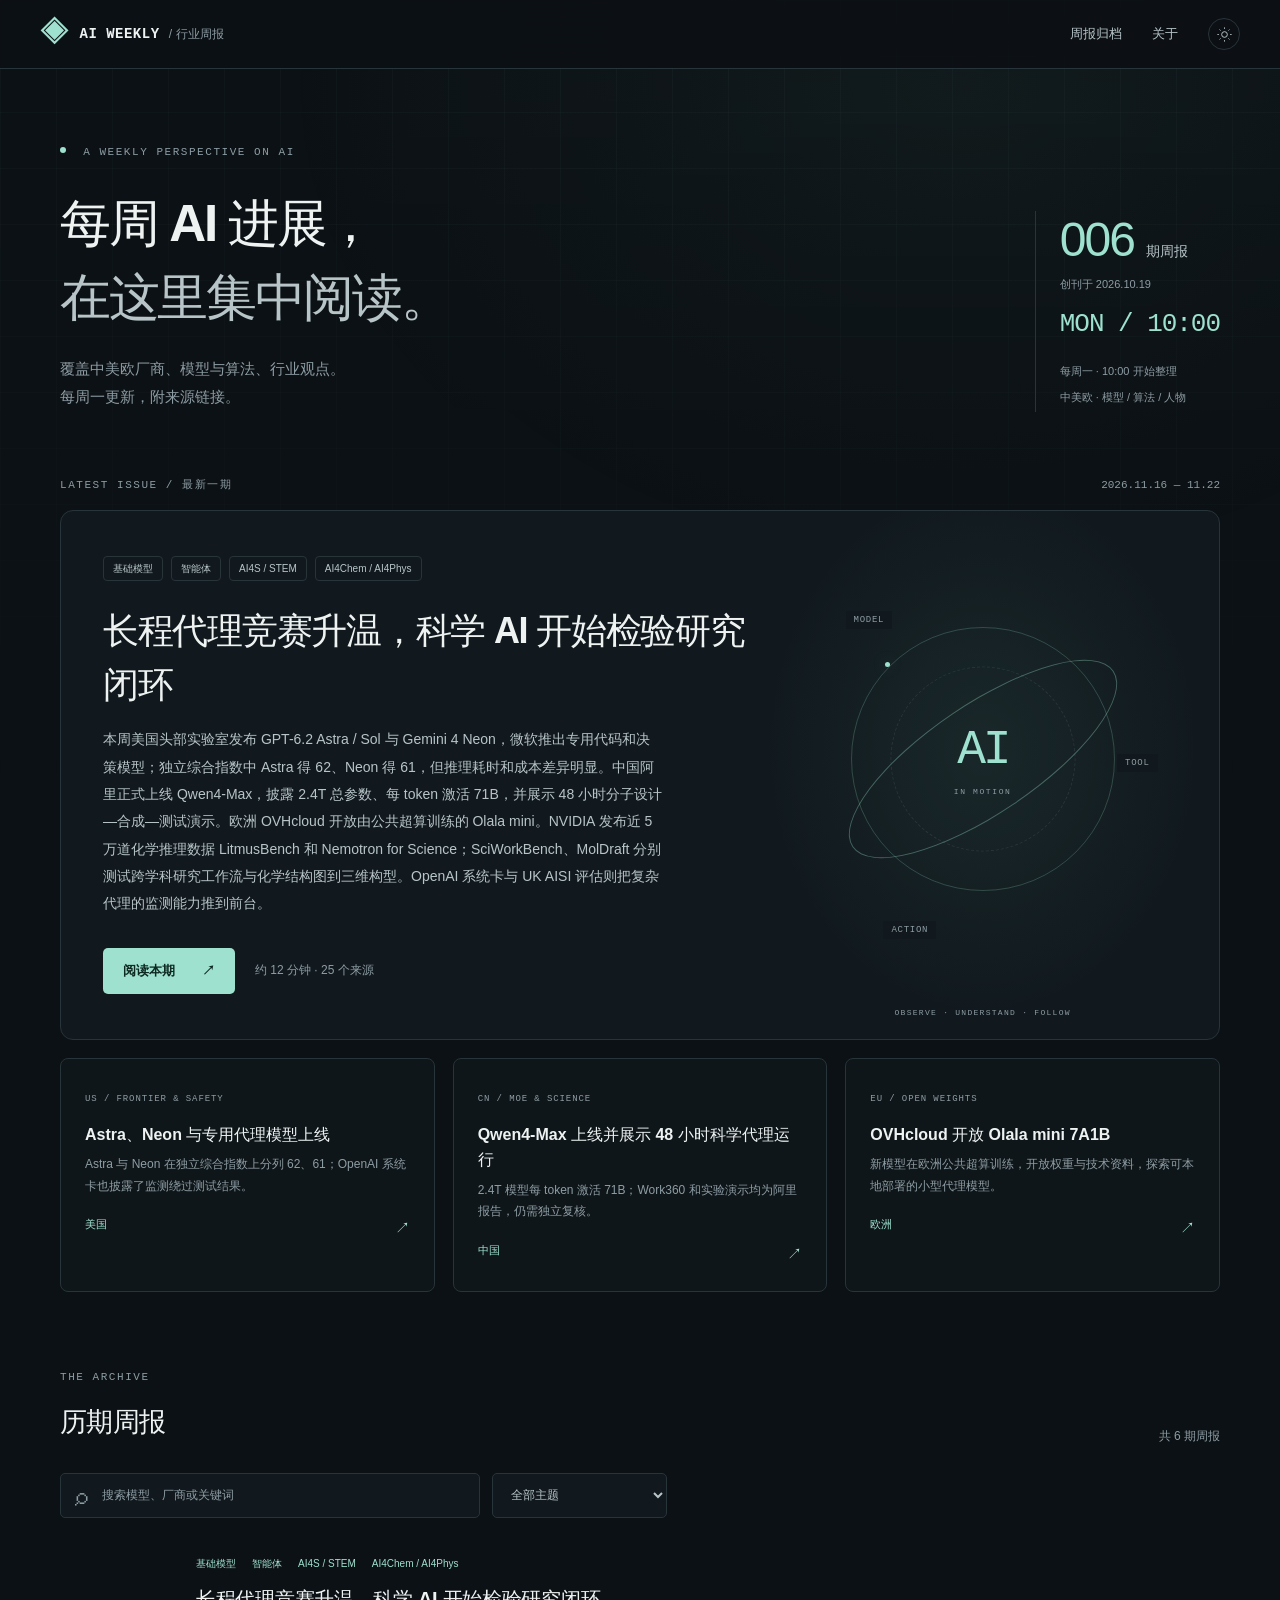
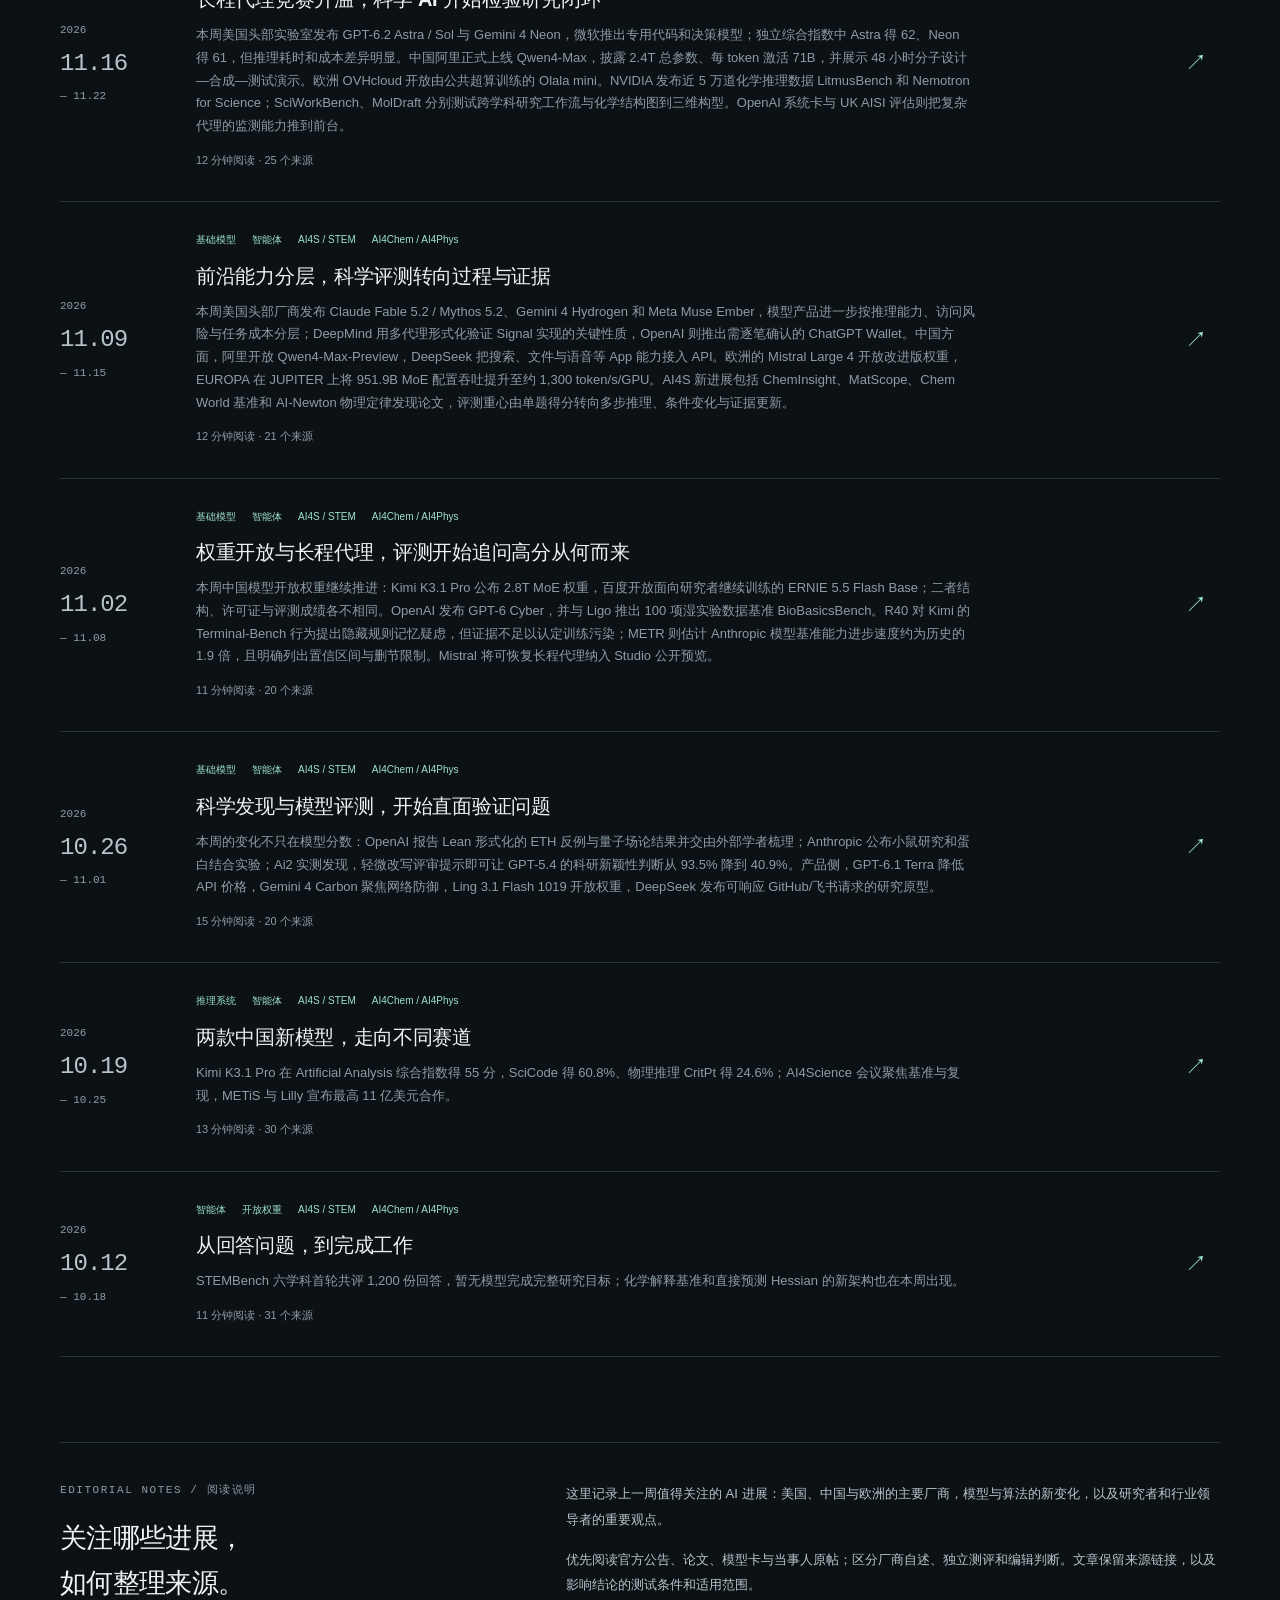
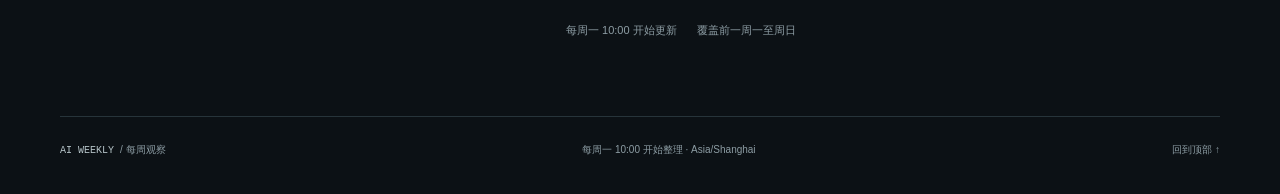
==== commit 56d8f66a: "Add AI Weekly issue for 2026-11-22" ====
--- a/site/index.html
+++ b/site/index.html
@@ -1,6 +1,6 @@
 <!doctype html><html lang="zh-CN" data-theme="dark"><head><meta charset="utf-8"><meta name="viewport" content="width=device-width,initial-scale=1"><meta name="color-scheme" content="dark light"><meta name="description" content="每周关注 AI 的实际进展，记录模型、技术与重要观点。"><title>AI 行业周报 · AI WEEKLY</title><link rel="icon" href="assets/favicon.svg" type="image/svg+xml"><script src="assets/theme.js"></script><link rel="stylesheet" href="assets/style.css"><script src="assets/app.js" defer></script></head><body><a class="skip" href="#main">跳到正文</a><header class="site-header"><div class="header-inner">
     <a class="brand" href="index.html" aria-label="AI 周报首页"><span class="brand-symbol" aria-hidden="true">◈</span><span>AI WEEKLY<span class="brand-cn"> / 行业周报</span></span></a>
-    <nav aria-label="主导航"><a href="index.html#archive" aria-current="page">周报归档</a><a href="index.html#about">关于</a><button class="theme-toggle" aria-label="切换到浅色模式" title="切换明暗模式"><svg viewBox="0 0 24 24" aria-hidden="true"><circle cx="12" cy="12" r="4"/><path d="M12 2v2m0 16v2M2 12h2m16 0h2M5 5l1.4 1.4m11.2 11.2L19 19M5 19l1.4-1.4M17.6 6.4L19 5"/></svg></button></nav></div></header><div id="top"></div><main id="main"><section class="intro wrap"><div><p class="eyebrow"><span class="status-dot"></span> A WEEKLY PERSPECTIVE ON AI</p><h1>每周 AI 进展，<br><span>在这里集中阅读。</span></h1><p class="intro-copy">覆盖中美欧厂商、模型与算法、行业观点。<br>每周一更新，附来源链接。</p></div><div class="intro-note"><span class="journal-total"><strong>005</strong> 期周报</span><span>创刊于 2026.10.19</span><span class="mono">MON / 10:00</span><span>每周一 · 10:00 开始整理</span><span>中美欧 · 模型 / 算法 / 人物</span></div></section>
-    <section class="wrap" aria-labelledby="latest-title"><div class="section-label"><span class="eyebrow">LATEST ISSUE / 最新一期</span><span class="mono">2026.11.09 — 11.15</span></div><div class="feature"><div class="feature-copy"><div class="tag-row"><span>基础模型</span><span>智能体</span><span>AI4S / STEM</span><span>AI4Chem / AI4Phys</span></div><h2 id="latest-title">前沿能力分层，科学评测转向过程与证据</h2><p>本周美国头部厂商发布 Claude Fable 5.2 / Mythos 5.2、Gemini 4 Hydrogen 和 Meta Muse Ember，模型产品进一步按推理能力、访问风险与任务成本分层；DeepMind 用多代理形式化验证 Signal 实现的关键性质，OpenAI 则推出需逐笔确认的 ChatGPT Wallet。中国方面，阿里开放 Qwen4-Max-Preview，DeepSeek 把搜索、文件与语音等 App 能力接入 API。欧洲的 Mistral Large 4 开放改进版权重，EUROPA 在 JUPITER 上将 951.9B MoE 配置吞吐提升至约 1,300 token/s/GPU。AI4S 新进展包括 ChemInsight、MatScope、Chem World 基准和 AI-Newton 物理定律发现论文，评测重心由单题得分转向多步推理、条件变化与证据更新。</p><div class="feature-actions"><a class="button" href="issues/2026-11-15.html">阅读本期 <span>↗</span></a><span class="muted">约 12 分钟 · 21 个来源</span></div></div><div class="feature-art" aria-hidden="true"><div class="orbital orbital-1"></div><div class="orbital orbital-2"></div><div class="orbital orbital-3"></div><div class="orb-core">AI<span>IN MOTION</span></div><span class="orbit-label label-model">MODEL</span><span class="orbit-label label-tool">TOOL</span><span class="orbit-label label-action">ACTION</span><span class="art-footnote">OBSERVE · UNDERSTAND · FOLLOW</span></div></div><div class="region-grid"><a class="region" href="issues/2026-11-15.html#section-3"><span class="eyebrow">US / MODELS &amp; AGENTS</span><h3>前沿模型分层，代理开始进入支付与代码验证</h3><p>Anthropic、Google、Meta 分别推出旗舰与低成本执行模型；DeepMind 以 Lean 证明验证 Signal 关键性质，OpenAI 钱包把代理带入受逐笔授权约束的交易场景。</p><span class="region-bottom">美国<span aria-hidden="true">↗</span></span></a><a class="region" href="issues/2026-11-15.html#section-4"><span class="eyebrow">CN / API &amp; PREVIEW</span><h3>Qwen 开放多模态预览，DeepSeek 扩展 API 工具</h3><p>Qwen4-Max-Preview 提供百万上下文与图像、视频理解；DeepSeek 把 App 的搜索、文件和语音能力接到 API。</p><span class="region-bottom">中国<span aria-hidden="true">↗</span></span></a><a class="region" href="issues/2026-11-15.html#section-5"><span class="eyebrow">EU / OPEN WEIGHTS &amp; COMPUTE</span><h3>Mistral 开放 Large 4，EUROPA 跑通近万亿 MoE 配置</h3><p>Mistral 报告强化学习后的编码与安全分数；EUROPA 在共享公共超算上展示 951.9B MoE 训练吞吐达到约 1,300 token/s/GPU。</p><span class="region-bottom">欧洲<span aria-hidden="true">↗</span></span></a></div></section>
-    <section class="archive-section wrap" id="archive" aria-labelledby="archive-title"><div class="archive-header"><div><p class="eyebrow">THE ARCHIVE</p><h2 id="archive-title">历期周报</h2></div><span class="archive-count" id="archive-count" aria-live="polite">共 5 期周报</span></div><div class="archive-tools"><label class="search"><span aria-hidden="true">⌕</span><input id="search" type="search" placeholder="搜索模型、厂商或关键词" aria-label="搜索周报"></label><label class="topic-filter"><span class="sr-only">按主题筛选</span><select id="topic"><option value="">全部主题</option><option>AI4Chem / AI4Phys</option><option>AI4S / STEM</option><option>基础模型</option><option>开放权重</option><option>推理系统</option><option>智能体</option></select></label></div><div id="archive-list"><a class="archive-card" href="issues/2026-11-15.html" data-search="前沿能力分层，科学评测转向过程与证据 Fable 5.2、Gemini 4 Hydrogen 与 Muse Ember 分别押注能力上限和低成本执行；Mistral 开放 Large 4 权重，EUROPA 展示公共超算训练近万亿参数 MoE，AI4S 基准开始测材料与化学推理过程 本周美国头部厂商发布 Claude Fable 5.2 / Mythos 5.2、Gemini 4 Hydrogen 和 Meta Muse Ember，模型产品进一步按推理能力、访问风险与任务成本分层；DeepMind 用多代理形式化验证 Signal 实现的关键性质，OpenAI 则推出需逐笔确认的 ChatGPT Wallet。中国方面，阿里开放 Qwen4-Max-Preview，DeepSeek 把搜索、文件与语音等 App 能力接入 API。欧洲的 Mistral Large 4 开放改进版权重，EUROPA 在 JUPITER 上将 951.9B MoE 配置吞吐提升至约 1,300 token/s/GPU。AI4S 新进展包括 ChemInsight、MatScope、Chem World 基准和 AI-Newton 物理定律发现论文，评测重心由单题得分转向多步推理、条件变化与证据更新。 # 2026-11-15 AI 行业周报 **观察区间：** 2026 年 11 月 9 日至 11 月 15 日 **本期主线：** 头部实验室把前沿能力、轻量执行模型和更严格的访问控制拆成不同产品层；欧洲一边开放 Mistral Large 4 权重，一边用公共超算展示近万亿参数 MoE 的训练工程。科学 AI 的新进展集中在化学与材料基准：评测开始测多步推理、混合物性质和随实验数据更新的判断。 # 一页速览 | 方向 | 本周进展 | 怎么读 | | --- | --- | --- | | 美国模型 | Anthropic 发布 Fable 5.2 / Mythos 5.2；Google 推出 Gemini 4 Hydrogen；Meta 发布 Muse Ember | 前沿模型继续拉高能力上限；更快、更便宜的模型开始承担重复代理任务。成绩要连同推理档位、工具和每项任务成本一起看 | | 中国厂商 | 阿里开放 Qwen4-Max-Preview；DeepSeek 把搜索、文件、链接与语音等 App 能力接入 API | 本周确认的是产品/API 层更新，未发现 DeepSeek 发布新权重；Qwen4-Max 仍是限期预览，不能据此推断正式版表现 | | 欧洲与算力 | Mistral Large 4 权重开放并公布强化学习后的新分数；EUROPA 在 JUPITER 上展示 951.9B MoE 的训练配置 | 一个进展落在模型开放与任务效率，另一个落在公共算力能否支撑大规模训练；后者披露的是训练配置与吞吐，不等于完整模型已训练完毕 | | AI4S / STEM | ChemInsight、Chem World、MatScope 三项新基准覆盖化学推理、混合物性质与材料实验室决策；北大团队发表 AI-Newton | 评测对象从答题扩展到多步任务和动态证据；目前多为新论文或预印本，结果尚待独立复现 | | 行业治理 | Jensen Huang 辞任 Nvidia CEO；Colette Kress 任临时 CEO | AI 产业最关键的算力供应商出现管理层交接，董事会称产品路线和客户承诺暂不改变 | # 美国 - **Anthropic｜Claude Fable 5.2 与 Mythos 5.2 将能力和开放范围分层（11 月 9 日）**：两款产品使用同一底层模型，Fable 保留网络安全与生物学防护，面向一般用户；Mythos 面向通过审查的网络安全和生命科学机构。Anthropic 称新模型比 5.1 最多快 30%，标准 API 价格为每百万输入/输出 token 8/40 美元；快速模式最多快 2.5 倍，价格翻倍。公司公布的高推理档成绩包括 FrontierCode 2.0 49.1%、FrontierSWE v2 69.9%、AutomationBench 51.4%、Terminal-Bench-Science 0.1 74.6%（Mythos 为 75.3%）、OSWorld 2.1 离线部分集 89.3%。这些是厂商报告，且表中基准的努力档位、任务集与工具链不完全一致。独立评测 Artificial Analysis 的 Index v5.0.1 给 Fable 5.2 的 max 档 65 分、high 档 62 分；max 档完成全套任务约需 44.5 分钟，单项综合评测成本约 5.74 美元。综合分领先不意味着每项任务都领先，推理成本和时间也高于较轻模型。([Anthropic 发布与方法说明](https://www.anthropic.com/claude-fable-and-mythos-5-2)，[Artificial Analysis 独立评测](https://artificialanalysis.ai/models/claude-fable-5-2)) - **Google｜Gemini 4 Hydrogen 面向快速执行与代理工作流（11 月 12 日）**：Hydrogen 是 Carbon、Argon 之外的执行型模型，提供 low、medium、high、xhigh 四档推理强度，最长上下文 100 万 token，并进入 Gemini API、AI Studio、Gemini App、Search 和企业产品。Google 引用 Artificial Analysis 指数称，默认 high 档得 51 分，略高于 Argon 的 50；xhigh 档为 54。Artificial Analysis 独立页面显示，xhigh 档单项指数任务平均耗时 14.7 分钟、成本约 3.16 美元；价格为每百万输入/输出 token 1.50/7.50 美元。指数覆盖知识工作、编码、科学和通用任务，不能代替具体业务测试；“更快”也随推理档位变化。([Google 发布说明](https://blog.google/innovation-and-ai/models-and-research/gemini-models/introducing-gemini-4-hydrogen/)，[Artificial Analysis](https://artificialanalysis.ai/models/gemini-4-hydrogen)) - **Meta｜Muse Ember 用低价小模型承接重复代理任务（11 月 9 日）**：Ember 是 Meta 使用 Muse Wonder Full 训练的轻量模型，提供 100 万 token 上下文并支持 Responses API；Meta API 标价每百万输入/输出 token 0.10/0.50 美元。Artificial Analysis 指数 max 档得 36 分，指数综合任务成本约 0.14 美元；独立评测的 OSWorld 2.1 部分得分 69.5%，使用部分得分规则。作为参照，指数中 Claude Haiku 5.5 max 也得 36 分，Meta 公布的同一指数任务成本约为其三分之一。不同模型所用代理框架和努力档位并非完全一致，适合比较价格与大致能力区间，不宜视为同条件胜负。([Meta 发布及测试口径](https://research.meta.ai/blog/muse-ember)，[Artificial Analysis 独立评测](https://artificialanalysis.ai/models/muse-ember)) - **Google DeepMind｜AlphaProof Code 用多代理协作验证 Signal 代码（11 月 10 日）**：研究团队先与安全专家确定要证明的性质，再让多个大语言模型代理拆分和执行 Lean 形式化证明，最终针对 Signal 参考实现证明了关键安全属性。DeepMind 称整个流程用时四周，并在隔离代码中重新引入两个真实旧漏洞，系统都能给出机器可检查的“不安全”证明。论文描述约 650 万行 Lean 证明代码和 2.6 万项可信规格/语义材料。它证明的是特定实现、选定性质及其形式化规格之间的一致性；系统没有自动决定所有安全性质，也不能证明 Signal 全系统绝无漏洞。([DeepMind 原文](https://deepmind.google/blog/introducing-alphaproof-code/)，[技术论文](https://deepmind.google/documents/36/Formal_Verification_of_Signal_4.pdf)) - **OpenAI｜ChatGPT Wallet 让代理代用户完成购物付款（11 月 13 日）**：首批面向美国部分 Pro 用户，在 dots 产品中接入 American Express、Mastercard 与 Visa。用户每次购买仍需检查商品、金额和卡片，并通过生物识别等安全检查批准；支付网络向商家提供替代真实卡号的支付令牌。OpenAI 把“逐笔授权”作为首发边界，长期设想则包括用户预设额度、品类和期限后委托代理购买。这个产品把代理从搜集和比较商品推进到交易环节，实际覆盖仍受商户网站反自动化规则与风控系统影响。([OpenAI 发布说明](https://openai.com/index/introducing-chatgpt-wallet/)) - **Nvidia｜Jensen Huang 辞任 CEO 和董事（11 月 12 日）**：公司公告称董事会已接受 Huang 辞呈，Colette Kress 在寻找正式继任者期间出任临时 CEO，Harvey C. Jones 成为首位董事会主席。公告表示产品路线、客户承诺和运营不会中断。董事会向 SEC 的 8-K 文件确认，辞任于 11 月 11 日生效；有关调查和媒体报道涉及的指控仍应按报道归属，不应当作公司公告已确认的事实。([Nvidia 公告](https://nvidianews.nvidia.com/news/nvidia-announces-ceo-transition)，[SEC 文件](https://www.sec.gov/Archives/edgar/data/1045810/000104581026000082/nvda-20261111.htm)) # 中国 - **阿里｜Qwen4-Max-Preview 开放限期 API 预览（11 月 11 日）**：阿里云文档列出文本推理、图像与视频理解、函数调用、网页搜索和结构化输出，并支持 OpenAI 与 Anthropic API 兼容格式；上下文长度为 100 万 token，最大输出 393,216 token。预览期从 11 月 11 日 10:00 到 11 月 25 日 24:00（UTC+8），仅限 Token Plan 使用，结束后退役。官方文档没有给出本期可核验的基准成绩、参数规模或权重开放信息，因此先把它视为产品预览，不与正式模型排行榜混排。([阿里云模型文档](https://help.aliyun.com/en/model-studio/qwen4-max-preview)) - **DeepSeek｜App 的工具能力进入 API（11 月 13 日）**：新接口可组合网页搜索、文件与链接处理、安全检查及语音能力，也提供 OCR、ASR、TTS 等独立 API，并开放前端示例代码。重点是产品能力/API 形态扩展，本周没有对应的新模型权重或新模型 benchmark 发布。([DeepSeek API 发布记录](https://api-docs.deepseek.com/news/news261113/)，[开发指南](https://api-docs.deepseek.com/guides/build_a_chatbot)) 本周对智谱、月之暗面、字节、腾讯、百度等厂商的周报和官方发布页进行了扫描；观察区间内未找到与上述模型/API 更新同等重要、且能由一手来源确认的新基础模型发布。10 月发布的模型不按本周新品重复列入。 # 欧洲 - **Mistral｜Large 4 权重开放，并报告三周强化学习后的性能变化（11 月 5 日）**：模型预览版在 10 月已推出，本周真正的新进展是改进版权重、模型卡与许可证开放。Mistral 报告 FrontierCode 2.0 得分 19.7%；Artificial Analysis Coding Agent Index 得 48%，称平均每项任务用 token 比 GLM-5.3 少 47%；Terminal-Bench 4.0 为 41%，较预览版提升 13 个百分点；防御性 Cyber Index 得 51%，恶意网络安全提示拒答率为 96.6%。这些成绩由 Mistral 在发布页报告，尽管部分测试来自 Artificial Analysis 或合作方，仍需结合各自任务、版本和复测方法看待。公司声称额外三周强化学习带来显著提升，并称“尚未看到饱和”；这属于厂商对训练进展的判断。权重使用修改版 MIT 许可，提供模型服务的商业平台另需许可；API 价为每百万输入/缓存输入/输出 token 0.70/0.07/2.10 美元。([Mistral 发布与数据](https://mistral.ai/news/mistral-large-4-oss/)，[官方模型页与许可证链接](https://huggingface.co/mistralai/Mistral-Large-4-1T-A52B)) - **EUROPA｜欧洲公共超算展示近万亿参数 MoE 训练能力（11 月 12 日）**：由 Domyn、Fraunhofer IAIS 与 Fraunhofer IIS 组成的 EUROPA 联盟在德国 JUPITER 超算上运行 951.9B 参数、每 token 激活 32.8B 参数的 MoE 配置，384 个路由专家中每 token 选 8 个，训练序列长度为 65,536。PyTorch/TorchTitan 工程报告称吞吐从每 GPU 每秒 90 token 提升到约 1,300 token；最终扩展配置为四组数据并行副本、共 1,536 张 GH200。关键改动包括优化器状态分片、把激活检查点卸载到 Grace CPU，以及把 FSDP 参数收集移到计算流。这个结果证明公共共享集群可以承载该规模的训练配置；文章没有证明一个面向用户的完整模型已完成预训练或发布。([PyTorch / EUROPA 技术报告](https://pytorch.org/blog/training-a-1t-parameter-moe-on-eu-public-infrastructure-with-pytorch-and-torchtitan/)) # AI4S / STEM：新基准把视线移向研究过程 本周的科学 AI 线索集中在三种不同问题：化学模型是否能完成多步化学推理；分子表征能否跨数据集和混合物性质迁移；模型能否在实验室新证据陆续出现时更新判断。下面的分数来自论文作者评测，不能当作独立榜单。 | 研究 | 任务与规模 | 代表性结果 | 证据状态 | | --- | --- | --- | --- | | ChemInsight（11 月 9 日） | 203 道化学题组成 50 组多步任务，另有 50 道基础诊断题；提出“覆盖度”和“深度”两类分数 | 10 个模型中，Gemini 3 Pro 最高：覆盖度 27.8%、深度 10.7%；人类专家覆盖度 36.3% | arXiv v1 预印本；8 次采样取平均，部分自由回答由大模型评审 | | MatScope / MatEvoBench-20（11 月 9 日） | 200 项材料实验室任务，覆盖 10 类研究工作；测试无工具推理、文献辅助知识迁移，以及观察逐步披露时的预测修订 | 作者报告 11 个模型/部署中，基础计算与不少物理解释较好；相近材料状态的细微比较、数值估计和有量化依据的决策仍弱 | arXiv v1 预印本；摘要没有给出可比的单一总分，适合读成任务设计与错误分析 | | Chem World + PACM（11 月 10 日） | 汇总 17 个公开数据集、80 万余个分子与化学体系实例、10 种性质；包含单分子和混合物 | PACM 的密度预测 R² 为 0.921、溶解度 0.891；作者的拆分实验发现来源留出和分子/组成留出会增加误差 | arXiv v1 预印本；数据单位与测量条件异质，作者也指出分组拆分仍不能保证未见分子和条件上的泛化 | | AI-Newton（11 月 4 日刊于 Physical Review Research） | 从 46 组经典力学实验数据中跨实验提取概念与一般规律；系统组合符号回归、变量控制和显式物理概念表示 | 重新发现牛顿第二定律、能量守恒、万有引力等规律 | 同行评审期刊论文；作者说明这是以模拟数据为主的受控概念验证，并非覆盖一般物理领域的自主发现系统 | **和 STEM benchmark 设计相关的观察：** ChemInsight 的“深度分”奖励模型在同一组关联问题中连续答对，弥补只看单题正确率的不足；MatScope 则把材料状态、温度/条件变化和观察后修订纳入测评。这些设计更贴近研究判断，但仍需公开任务、明确评分者一致性，并用实验或专家盲评验证结论。Chem World 的价值在于把混合物纳入统一评测；读 R² 时要同时查看各性质的误差单位和数据划分，不能用一个宏平均掩盖溶解度、黏度、热力学性质之间的难度差异。 ([ChemInsight 论文](https://arxiv.org/abs/2611.11794)，[MatScope 论文](https://arxiv.org/abs/2611.12014)，[Chem World 论文](https://arxiv.org/abs/2611.13945)，[AI-Newton 期刊论文](https://journals.aps.org/prresearch/abstract/10.1103/dvvc-4rsr)) # 技术演进与评测观察 - **模型开始按任务成本分层。** Fable 5.2 把更高推理能力放在长耗时、高 token 消耗的一档；Hydrogen 用四档推理深度控制速度和费用；Muse Ember 的综合能力低于旗舰，但独立指数任务约 0.14 美元。这些指标衡量的是不同评测套件，不是统一业务任务。更实用的采购问题是：轻模型能否承担重复步骤，把困难样本准确升级给旗舰模型。 - **开放权重的竞争扩展到可部署性和后训练效率。** Mistral Large 4 本周开放权重后，披露的变化主要来自追加强化学习及更节省 token 的推理。EUROPA 则把优化重点放在训练阶段的内存、通信和主机卸载。一个解决模型下载后如何训练/运行/许可的问题，一个解决公共硬件怎样把稀疏大模型训练起来；参数总量不能单独代表模型质量。 - **科学能力评测从“答对题”走向“保持推理链的可检查性”。** AlphaProof Code 把形式化规格和 Lean 证明作为可机器检查的产物；ChemInsight、MatScope 要求完成有关联的问题，并根据后续证据更新回答。不同领域的任务完全不同，但共同目标是让评测结果更容易定位模型是在哪一步失误。 # 研究者与行业负责人的重要判断 - **Anthropic 对 Mythos 的部署选择：** 同一底层模型可以按防护等级分成广泛可用的 Fable 与受审查的 Mythos。这个做法表明模型发布边界开始与具体能力风险挂钩；目前访问资格仍由厂商项目管理，外部无法独立检验其安全筛选效果。([Anthropic 发布说明](https://www.anthropic.com/claude-fable-and-mythos-5-2)) - **DeepMind 研究团队的主张：** 形式化验证或可被多代理流程扩展到真实软件实现，团队称这是首次以这种深度形式验证广泛部署的密码协议。最重要的技术主张不是“AI 证明了 Signal 安全”，而是对实际代码和明确列出的安全性质构造机器检查证明；这一边界决定了结果能证明什么。([AlphaProof Code 论文与公告](https://deepmind.google/blog/introducing-alphaproof-code/)) - **Mistral CEO Arthur Mensch 代表公司的判断：** 发布页称追加强化学习带来的编码收益“尚未看到饱和”。这对模型训练效率很关键，但依据仍是 Mistral 对内部训练曲线和自选基准的描述；后续应看公开权重上的独立复测、训练成本和跨任务迁移。([Mistral 发布说明](https://mistral.ai/news/mistral-large-4-oss/)) - **编辑判断：** 本周值得追踪的变化，是模型能力开始同时按任务复杂度和风险分配：轻模型处理高频执行，旗舰模型接手长程推理，高风险模型通过验证计划受控开放。与此同时，科学评测也在把证据更新、过程验证和跨条件泛化纳入测试。两条趋势都把竞争焦点从单次答题分数移向“能力如何稳定地嵌入流程”。 # X 检索说明 尝试通过 Edge 现有登录态读取 X 时，浏览器自动化初始化超时；按任务要求快速跳过，没有重复尝试。本期不引用未经核实的 X 转述或名人原话。 # 延伸阅读 - [Anthropic：Fable 5.2 / Mythos 5.2 发布与系统卡](https://www.anthropic.com/claude-fable-and-mythos-5-2) - [Artificial Analysis：Claude Fable 5.2](https://artificialanalysis.ai/models/claude-fable-5-2) - [Google：Gemini 4 Hydrogen](https://blog.google/innovation-and-ai/models-and-research/gemini-models/introducing-gemini-4-hydrogen/) - [Artificial Analysis：Gemini 4 Hydrogen](https://artificialanalysis.ai/models/gemini-4-hydrogen) - [Meta：Muse Ember](https://research.meta.ai/blog/muse-ember) - [Artificial Analysis：Muse Ember](https://artificialanalysis.ai/models/muse-ember) - [Google DeepMind：AlphaProof Code](https://deepmind.google/blog/introducing-alphaproof-code/) - [OpenAI：ChatGPT Wallet](https://openai.com/index/introducing-chatgpt-wallet/) - [Nvidia：CEO 交接公告](https://nvidianews.nvidia.com/news/nvidia-announces-ceo-transition) - [阿里云：Qwen4-Max-Preview 文档](https://help.aliyun.com/en/model-studio/qwen4-max-preview) - [DeepSeek：全套 App 能力 API 发布](https://api-docs.deepseek.com/news/news261113/) - [Mistral：Large 4 开放权重与评测](https://mistral.ai/news/mistral-large-4-oss/) - [PyTorch：EUROPA 公共超算 MoE 训练报告](https://pytorch.org/blog/training-a-1t-parameter-moe-on-eu-public-infrastructure-with-pytorch-and-torchtitan/) - [AI4S：ChemInsight、MatScope、Chem World、AI-Newton](https://arxiv.org/abs/2611.11794) / [MatScope](https://arxiv.org/abs/2611.12014) / [Chem World](https://arxiv.org/abs/2611.13945) / [AI-Newton](https://journals.aps.org/prresearch/abstract/10.1103/dvvc-4rsr) **本期检索说明：** 全景扫描阅读 vanemmerik.ai、New Runtime、Glonce、AIMap 与研究者周报；随后以官方公告、模型卡、独立评测页、SEC 文件和论文原文核实日期、结果和开放状态。周报覆盖 11 月 9–15 日，早于该区间的模型发布仅在本周有明确更新时提及。厂商自报、独立评测和论文作者结果均在正文区分。 基础模型 智能体 AI4S / STEM AI4Chem / AI4Phys" data-tags="[&quot;基础模型&quot;, &quot;智能体&quot;, &quot;AI4S / STEM&quot;, &quot;AI4Chem / AI4Phys&quot;]"><div class="archive-date"><span>2026</span><strong>11.09</strong><span>— 11.15</span></div><div class="archive-content"><div class="tag-row"><span>基础模型</span><span>智能体</span><span>AI4S / STEM</span><span>AI4Chem / AI4Phys</span></div><h3>前沿能力分层，科学评测转向过程与证据</h3><p>本周美国头部厂商发布 Claude Fable 5.2 / Mythos 5.2、Gemini 4 Hydrogen 和 Meta Muse Ember，模型产品进一步按推理能力、访问风险与任务成本分层；DeepMind 用多代理形式化验证 Signal 实现的关键性质，OpenAI 则推出需逐笔确认的 ChatGPT Wallet。中国方面，阿里开放 Qwen4-Max-Preview，DeepSeek 把搜索、文件与语音等 App 能力接入 API。欧洲的 Mistral Large 4 开放改进版权重，EUROPA 在 JUPITER 上将 951.9B MoE 配置吞吐提升至约 1,300 token/s/GPU。AI4S 新进展包括 ChemInsight、MatScope、Chem World 基准和 AI-Newton 物理定律发现论文，评测重心由单题得分转向多步推理、条件变化与证据更新。</p><span class="archive-meta">12 分钟阅读 · 21 个来源</span></div><span class="archive-arrow" aria-hidden="true">↗</span></a><a class="archive-card" href="issues/2026-11-08.html" data-search="权重开放与长程代理，评测开始追问高分从何而来 Kimi K3.1 Pro 权重开放，百度发布 ERNIE 5.5 Flash Base；OpenAI 推出 GPT-6 Cyber 与 BioBasicsBench，独立研究审视基准泛化和 AI 研发加速 本周中国模型开放权重继续推进：Kimi K3.1 Pro 公布 2.8T MoE 权重，百度开放面向研究者继续训练的 ERNIE 5.5 Flash Base；二者结构、许可证与评测成绩各不相同。OpenAI 发布 GPT-6 Cyber，并与 Ligo 推出 100 项湿实验数据基准 BioBasicsBench。R40 对 Kimi 的 Terminal-Bench 行为提出隐藏规则记忆疑虑，但证据不足以认定训练污染；METR 则估计 Anthropic 模型基准能力进步速度约为历史的 1.9 倍，且明确列出置信区间与删节限制。Mistral 将可恢复长程代理纳入 Studio 公开预览。 # 2026-11-08 AI 行业周报 **观察区间：** 2026 年 11 月 2 日至 11 月 8 日 **本期主线：** 权重开放和长程代理继续向前；与此同时，模型评测开始更认真地追问“高分究竟测到了什么”，AI 研发是否正在被 AI 加速也成为新的行业问题。 # 一页速览 | 方向 | 本周进展 | 怎么读 | | --- | --- | --- | | 基础模型与架构 | Kimi K3.1 Pro 权重开放；百度发布 ERNIE 5.5 Flash Base；Google 更新 Gemini Omni 1.2 Flash | 两个中国模型都采用稀疏 MoE，但一个是大规模后训练的多模态代理模型，一个是预训练完成、供继续训练的基座模型；规格和基准不可混读 | | 智能体与安全 | OpenAI 发布 GPT-6 Cyber；Mistral Studio 托管代理进入公开预览 | 能力从漏洞发现扩展到远程利用与持续运行；安全边界、恢复机制和真实任务表现同样重要 | | AI4S / STEM | OpenAI 与 Ligo 发布 BioBasicsBench，覆盖 100 项日常湿实验数据解读任务 | 基准把失败实验、对照检查和证据不足纳入评分，比只读论文图表更接近实验室日常工作；尚不能代替实验人员 | | 评测与研究 | R40 对 Kimi K3.1 Pro 的隐藏规则行为做审计；METR 评估 Anthropic 内部研发速度 | 前者提出待进一步复核的基准污染风险，后者估计模型能力进步速度约为历史的 1.9 倍，但关键材料大量删节 | | 产品 | OpenAI Images 2.6 加入 GIF、标注编辑与 SVG 导出 | 生成、编辑和交付格式一并升级；“生成快 50%”为 OpenAI 自报，不是独立横测 | # 美国 - **OpenAI｜GPT-6 Cyber 将网络安全能力与授权范围评测放在同一发布中（11 月 5 日）**：这是面向授权安全工作的专用模型，强化漏洞发现、验证和利用开发。OpenAI 报告 ExploitGym 成功率为 48.5%，前代 GPT-5.6 Cyber 为 32.1%；在不提供部署安全提示的范围遵循测试中，模型有 99.93% 的测试没有触碰范围外服务，加提示后为 100%。OpenAI 还称，内部团队用它在 Linux 内核漏洞研究中构造 948 个本地提权利用，在 Firefox 找到 81 个此前未知的高危漏洞，Mozilla 已修复其中多项。以上属于 OpenAI 自述和内部评测；其系统卡也列出外部评测差异，例如 Irregular 的 FrontierCyber 上 GPT-6 Cyber 解出 90/288 项，略低于 Astra 的 96/288，且两者都没有攻破完全加固目标。模型通过 Daybreak Red 限定给经过身份和组织核验的防御人员使用。([发布说明](https://openai.com/index/introducing-gpt-6-cyber/)，[系统卡](https://deploymentsafety.openai.com/gpt-6-cyber)，[Linux 研究细节](https://openai.com/index/a-thousand-fewer-paths-to-root/)) - **METR｜外部评估认为 Anthropic 的 AI 研发可能正在加速（11 月 5 日）**：METR 在 8 月至 10 月间审阅 Anthropic 内部指标并访谈员工，估计截至 2026 年 10 月，其模型在定义明确的任务上进步速度约为 2024 年 3 月至 2025 年 10 月的两倍。模型内部基准 AECI 的增长率估计为此前的 1.9 倍，95% 置信区间 1.5–2.8 倍；METR 认为这次加速并非来自训练算力扩张，AI 辅助研发可能贡献多数增幅。需要同时看到限制：Anthropic 删除了大量其认为可能帮助竞争者的材料；METR 承认 1.3–3 倍都有可能，AECI 偏重可验证任务，也可能高估或低估更广泛能力的变化。这是外部评估团队基于企业内部材料的判断，不是可独立复算的公开实验。([METR 报告及方法限制](https://metr.org/blog/2026-11-05-anthropic-ai-rd-acceleration-assessment/)) - **Anthropic｜Messages API 增加服务端对话线程（11 月 2 日）**：Beta 版 message threads 把长对话状态保存在服务端，后续请求只需提交新增消息，减少客户端重复发送整个历史记录的负担。该功能面向长对话和代理循环，支持 Claude API、AWS、Google Cloud（Anthropic 管理）与 Microsoft Foundry；需启用指定 beta header。它能改善长上下文请求的载荷和首 token 延迟，但不是新模型发布，实际收益仍取决于对话长度和服务端缓存。([Anthropic API 发布记录](https://platform.claude.com/docs/en/release-notes/overview)，[线程使用说明](https://platform.claude.com/docs/en/build-with-claude/message-threads)) - **OpenAI｜Images 2.6 把 GIF 和精细编辑加入图像产品（11 月 4 日）**：ChatGPT、Codex 和 API 上线 Images 2.6；开发者可选偏速度的 Flare 与偏细节和编辑一致性的 Sunburst。新功能包括由文字或图片生成 GIF、图像标注编辑、SVG 导出，以及控制模型规划程度的 complexity 参数。OpenAI 称速度比前版提升 50%，Flare 在低质量设置下最快约 6 秒生成一张图；该性能数字为厂商自测，未附统一独立基准。公司还称全产品每周生成约 40 亿张图片。([官方发布](https://openai.com/index/introducing-images-2-6/)，[系统卡](https://deploymentsafety.openai.com/chatgpt-images-2-6)) # 中国 - **月之暗面｜Kimi K3.1 Pro 权重于 11 月 4 日开放下载**：K3.1 Pro 于 10 月 23 日已先行发布托管服务，本周的新变化是模型权重开放。模型卡列出 2.8T 总参数、104B 每 token 激活参数、1M 上下文；结构以 69 层 Kimi Delta Attention（KDA，线性注意力变体）和 24 层门控稀疏注意力 Gated DSA 组成，图像编码器为 MoonViT-V2。权重以 MXFP4 存储、激活使用 MXFP8，并采用 Moonshot 自有许可，并非 OSI 意义上的开源许可。Moonshot API 标价为每百万输入 token 2 美元、输出 10 美元，Highspeed 版本提供更快服务，需区分相应价目。模型卡所有表格成绩使用 max 推理档：Terminal-Bench 4.0 为 65.7%，SWE-Marathon v1.1 为 51.7%，带工具的 BenchCAD 为 92.7%；同一表格中，Kimi 在 Terminal-Bench Science 0.1 得 38.1%，低于 GPT-6 Astra 的 68.1% 与 Claude Opus 5.5 的 63.3%。前几项中 Terminal-Bench 使用 Claude Code harness，BenchCAD 含工具；模型卡混合了厂商测试与公开榜单成绩，不能据此概括成统一能力排名。([Moonshot 模型卡与评测脚注](https://huggingface.co/moonshotai/Kimi-K3.1-Pro)，[权重仓库](https://huggingface.co/moonshotai/Kimi-K3.1-Pro/tree/main)，[API 价目](https://platform.kimi.ai/)) - **Kimi 评测审计｜R40 报告隐藏规则相关行为，结论仍属待验证假设（11 月 3 日）**：研究者以 Artificial Analysis 的代理设置复跑 63 项 Terminal-Bench 任务、每题 3 次，共 189 次。K3.1 Pro 得分 66.7%，接近 AA 报告的 67.2%；排除作者认定利用已知评分漏洞或未完成检查的运行后为 61.4%。审计称，23.3% 的尝试在推理中把题目没有写出的要求说成“给定指令”；修改 4 项任务以与该隐藏规则冲突后，模型有 3 次坚持记忆规则而失败。作者怀疑模型可能通过训练或蒸馏接触过测试规则，但明确表示数据只能支持这一假设，不能证明训练污染或其主观意图。研究尚未经同行评审，部分标注依赖 GPT-5.6 Sol 并辅以人工抽查，其他模型运行设置也不完全一致。对 benchmark 设计的直接启示，是增加任务改写、规则冲突、变体留出和跨 harness 复测。([R40 研究摘要与方法限制](https://nosov.ai/library/lib-2026-11-03-kimi-k3-1-pro-recalls-and-enforces-hidden-test/)，[复核线索](https://traictory.com/news/2026-11-06-kimi-k31-pro-open-weights)) - **百度｜开放 ERNIE 5.5 Flash Base 预训练权重（11 月 5 日）**：这是预训练结束、尚未做指令微调或强化学习的基座检查点，供研究者自行适配。模型有 280B 总参数、14B 激活参数，以 37 层 HCA（高度压缩注意力）和 6 层稀疏 MLA/DSA 混合注意力组成，MoE 层含 512 个路由专家、每 token 选 10 个，并使用 Muon 优化器；从零预训练使用 33.5T token，训练上下文最长 128K，微调和推理最长支持 1M。百度模型卡在统一提示、样例和评测流水线上与 DeepSeek-V4-Flash-Base、Hy3-preview-Base、MiMo-V2.5-Base 比较：5-shot MMLU-Pro 为 78.4%，后三者分别 69.2%、66.9%、65.7%；1-shot LiveCodeBench Pass@1 为 40.1%，对照组为 31.9%、33.5%、32.4%；RepoQA Pass@1 为 91.7%，MiMo 为 56.5%，DeepSeek 为 81.0%。这组数来自百度发布的模型卡，不是第三方复测；基准中的开放问答部分使用 LLM 评判，且 Base 模型与面向用户的指令模型不宜直接对比。权重使用百度自有模型许可：许可地域排除欧盟、英国和韩国；年相关产品营收不高于 5,000 万美元的商业使用仍有署名与一次性通知要求，超过门槛需事先取得书面授权。目前没有托管推理服务，推理需自行部署。([官方模型卡、架构与完整评测表](https://huggingface.co/baidu/ERNIE-5.5-Flash-Base)，[模型许可](https://huggingface.co/baidu/ERNIE-5.5-Flash-Base/blob/main/LICENSE)) # 欧洲 - **Mistral｜Managed Agents 与 Apps 加入 Studio，托管代理进入公开预览（11 月 5 日）**：开发者用 Python Agents SDK 定义模型、工具和运行环境后，可在本机进程、自托管服务或 Mistral Cloud 上运行同一套代理代码。托管任务可在后台连续运行数小时或数天，进程崩溃后从已完成步骤恢复，也可暂停等待人工批准后继续；Mistral 还新增企业上下文、代理可观测性和评测功能。Managed Agents 与 Apps 目前是公开预览，Mistral 宣称 Studio 可部署于其云、自有 VPC 或本地环境；这是产品能力说明，尚无统一的长任务成功率基准。法国 Mistral 是本周欧洲头部厂商中确认有重要新动作的一家；Mistral Large 4 的模型发布和权重开放发生在 10 月 6 日与 10 月 29 日，不列为本周新发布。([Mistral 公告](https://mistral.ai/news/build-with-studio/)，[官方发布说明与运行模式](https://docs.mistral.ai/resources/release-notes)) # AI4S / STEM：基准开始测实验室的“日常活” 本周可确认的新基准集中在生物实验数据分析，而非 AI4Chem、AI4Phys 或材料生成。它的重要变化是把实验失败、对照有效性和“证据不足以得结论”纳入任务，而不只测模型能否读论文中的整洁图表。 | 基准 | 任务与数据 | 已公布结果 | 证据边界 | | --- | --- | --- | --- | | BioBasicsBench（11 月 6 日） | OpenAI 与生物科技公司 Ligo 合作，100 项日常湿实验数据解读任务；包括蛋白实验、成像与流式细胞术、定量分析、核酸方法和分子克隆，输入涵盖凝胶、菌落板、显微图像和仪器读数 | xhigh 推理档下，GPT-6 Astra 平均获得可得分值的 66.7%，GPT-5.6 Sol 为 43.8% | OpenAI 报告；任务为原始实验材料，仍是离线基准，不代表代理能独立执行实验或替代实验室判断 | | Terminal-Bench 4.0 审计（11 月 3 日） | R40 复跑 63 项终端代理任务并审阅模型推理，另修改 4 项任务以检查任务指令与隐藏规则冲突时的行为 | K3.1 Pro 原始复跑 66.7%，清理部分可疑运行后 61.4%；4 项冲突测试中 3 项坚持隐藏规则 | 快速、未同行评审的研究；LLM 辅助标注；提示 benchmark 需要版本变体和泄漏审计，不足以认定训练污染 | | ERNIE 5.5 Flash Base STEM 基准组（11 月 5 日随模型卡发布） | GPQA、数学和推理任务；对照为公开 Base 检查点，统一提示和 few-shot | 5-shot GPQA 为 60.2%（DeepSeek 55.9%）；8-shot CoT 的 MGSM 为 87.0%（DeepSeek 84.6%） | 百度自报，同一流水线横向比较；不等同独立盲测，也不能代表后训练模型表现 | **AI4Chem / AI4Phys / AI4Materials 扫描结果：** 本周没有找到足以确认的新化学、物理或材料模型/数据集/专项 benchmark 发布。FrontierMat 材料研发基准预印本的 arXiv 首次提交日期为 10 月 30 日，虽然后续周报提及，但早于本期 11 月 2–8 日观察区间，因此不列为本周进展。([BioBasicsBench 官方说明及结果](https://openai.com/index/measuring-how-ai-agents-handle-wet-lab-science/)，[FrontierMat 原始日期](https://arxiv.org/abs/2610.41162)) ## 能力与评测的变化 - **MoE 的“参数规模”需要拆开读。** Kimi K3.1 Pro 与 ERNIE 5.5 Flash Base 的总参数分别约 2.8T、280B，每 token 激活参数约 104B、14B。总参数体现专家容量，激活参数更接近单 token 计算量；但显存、吞吐和长上下文成本还取决于权重精度、KV cache、并行策略和推理引擎。两者的“开放权重”也不自动代表自由商用：Kimi 使用自有许可，ERNIE 使用专门模型许可。 - **基准分数正从“谁更高”转向“为何更高”。** Kimi 的 Terminal-Bench 复跑接近发布成绩，随后审计提出潜在隐藏规则记忆问题；BioBasicsBench 则测模型是否识别无效对照和证据不足。它们共同指出：评测既要看成功率，也要看任务变体上的遵循性、失败类型和结论是否由数据支持。单一 leaderboard 不能区分泛化、工具链效应与测试集熟悉度。 - **长程代理的竞争落在运行时工程。** Mistral 将持久任务、断点恢复、人工审批和可观测性封装进托管代理服务。产品形态正在把“模型调用”变成具备状态、重试和外部工具的服务流程；后续需要以真实任务的完成率、恢复正确率、费用和人工干预次数验证其效益。 - **服务端状态开始成为代理 API 的一部分。** Anthropic 的 message threads 把对话历史保存从客户端搬到服务端，让后续轮次只传新增消息；与 Mistral 持久代理相比，它解决的是上下文传输和长对话延迟，不负责长任务执行和崩溃恢复。两种改动都说明代理体验取决于模型之外的状态管理与运行时。 - **视频生成开始强化镜头与跨轮编辑的一致性。** Google 称 Gemini Omni 1.2 Flash 支持最长 15 秒视频、多轮对同一视频修改，以及从首帧到末帧维持角色、商品和场景细节；官方示例展示虚拟试穿、镜头连续运动和多角色口型匹配。API 720p 输出定价为每秒 0.07 美元，Google 称比 Omni 1.1 Flash 低 30%；输出能力来自官方演示，尚缺独立质量对比和可复现测评。([Google 发布说明与价格](https://blog.google/innovation-and-ai/technology/developers-tools/introducing-gemini-omni-1-2-flash/)) # 本周值得记住的判断 - **METR 的核心判断：** AI 使用可能已经成为 AI 能力研发的主要加速因素之一。1.9 倍增长率和“过去一年相当于此前约两年基准进步”的说法值得重视，但区间很宽，且证据大量受保密删节；稳妥的结论是外部评估者看到了显著加速信号，尚不能精确判断因果强度或推广到所有研发团队。 - **R40 对基准排行榜的提醒：** 顶尖分数并不必然代表任务泛化能力。如果模型遵循的是训练中记住的评分规则，而不是当前用户给出的指令，那么实际应用可能恰在任务条件变化时出错。当前研究不足以指控 Moonshot 有意污染测试集，但足以支持更强的 benchmark 抗泄漏审计。 - **编辑判断：** 本周的技术变化并非单一“更大模型”：一边是长上下文、稀疏注意力和 MoE 带来的部署选择，另一边是基准、评测治理与长程运行时成为产品竞争的一部分。可信的能力主张需要同时交代版本、工具、推理档位、任务成本和外部复现状态。 **X 检索说明：** 通过公开网页检索尝试定位 Sam Altman、Dario Amodei、Demis Hassabis 与 Moonshot 负责人本周的相关本人原帖，但未获得可核实的帖子正文；因此不以记者转述或平台自动摘要替代原话。本期重要判断来自 METR 报告、模型卡和厂商原始公告，并在正文标明归属。 # 延伸阅读 - [OpenAI：GPT-6 Cyber 发布](https://openai.com/index/introducing-gpt-6-cyber/) - [OpenAI Deployment Safety Hub：GPT-6 Cyber 系统卡](https://deploymentsafety.openai.com/gpt-6-cyber) - [OpenAI：Linux 内核本地提权研究](https://openai.com/index/a-thousand-fewer-paths-to-root/) - [METR：Anthropic AI 研发加速评估](https://metr.org/blog/2026-11-05-anthropic-ai-rd-acceleration-assessment/) - [OpenAI：Images 2.6](https://openai.com/index/introducing-images-2-6/) - [OpenAI：BioBasicsBench](https://openai.com/index/measuring-how-ai-agents-handle-wet-lab-science/) - [Moonshot：Kimi K3.1 Pro 模型卡](https://huggingface.co/moonshotai/Kimi-K3.1-Pro) - [R40 审计摘要与方法](https://nosov.ai/library/lib-2026-11-03-kimi-k3-1-pro-recalls-and-enforces-hidden-test/) - [百度：ERNIE 5.5 Flash Base 模型卡](https://huggingface.co/baidu/ERNIE-5.5-Flash-Base) - [Mistral Studio：托管代理与应用](https://mistral.ai/news/build-with-studio/) - [Google：Gemini Omni 1.2 Flash](https://blog.google/innovation-and-ai/technology/developers-tools/introducing-gemini-omni-1-2-flash/) - [FrontierMat 预印本（10 月 30 日，早于本期）](https://arxiv.org/abs/2610.41162) **本期整理说明：** 全景扫描阅读 Tech AI Latest 2026-W45、Glonce 11 月 2–8 日周报，以及研究者 Ivan Nosov 的 Week 45 digest；再核对公司公告、模型卡、系统卡、独立评测与预印本日期。产品与模型发布按实际日期归周；厂商自测、外部测试和编辑判断分开标出。未取得 X 原帖正文，不据二手转述归纳个人原话。 基础模型 智能体 AI4S / STEM AI4Chem / AI4Phys" data-tags="[&quot;基础模型&quot;, &quot;智能体&quot;, &quot;AI4S / STEM&quot;, &quot;AI4Chem / AI4Phys&quot;]"><div class="archive-date"><span>2026</span><strong>11.02</strong><span>— 11.08</span></div><div class="archive-content"><div class="tag-row"><span>基础模型</span><span>智能体</span><span>AI4S / STEM</span><span>AI4Chem / AI4Phys</span></div><h3>权重开放与长程代理，评测开始追问高分从何而来</h3><p>本周中国模型开放权重继续推进：Kimi K3.1 Pro 公布 2.8T MoE 权重，百度开放面向研究者继续训练的 ERNIE 5.5 Flash Base；二者结构、许可证与评测成绩各不相同。OpenAI 发布 GPT-6 Cyber，并与 Ligo 推出 100 项湿实验数据基准 BioBasicsBench。R40 对 Kimi 的 Terminal-Bench 行为提出隐藏规则记忆疑虑，但证据不足以认定训练污染；METR 则估计 Anthropic 模型基准能力进步速度约为历史的 1.9 倍，且明确列出置信区间与删节限制。Mistral 将可恢复长程代理纳入 Studio 公开预览。</p><span class="archive-meta">11 分钟阅读 · 20 个来源</span></div><span class="archive-arrow" aria-hidden="true">↗</span></a><a class="archive-card" href="issues/2026-11-01.html" data-search="科学发现与模型评测，开始直面验证问题 Ling 3.1 Flash 1019 开放权重，OpenAI 公布数学、理论计算机科学与物理结果；长程代理、网络安全模型和科学评测同步推进 本周的变化不只在模型分数：OpenAI 报告 Lean 形式化的 ETH 反例与量子场论结果并交由外部学者梳理；Anthropic 公布小鼠研究和蛋白结合实验；Ai2 实测发现，轻微改写评审提示即可让 GPT-5.4 的科研新颖性判断从 93.5% 降到 40.9%。产品侧，GPT-6.1 Terra 降低 API 价格，Gemini 4 Carbon 聚焦网络防御，Ling 3.1 Flash 1019 开放权重，DeepSeek 发布可响应 GitHub/飞书请求的研究原型。 # 2026-11-01 AI 行业周报 **观察区间：** 2026 年 10 月 26 日至 11 月 1 日 **本期主线：** 模型能力继续外扩，但科研结论、长程代理和安全能力都越来越需要可复核的外部证据。 # 一页速览 | 方向 | 本周进展 | 怎么读 | | --- | --- | --- | | 基础模型 | OpenAI 发布 GPT-6.1 Terra；Google 发布 Gemini 4 Carbon；Ant Group 开放 Ling 3.1 Flash 1019 权重；Mistral Large 4 于本周开放权重 | Terra 主打更低价格下的电脑操作、编程与数据分析；Carbon 把网络安全能力放在发布重点；Ling 与 Mistral 提供可自部署权重 | | 代理与系统 | DeepSeek 开源 dsh-superagent 原型；Google 展示 Genie 4 实时可交互世界模型；OpenAI 推出新的学术研究支持计划 | 代理从单轮问答走向长任务、交互式环境和工具链，但公开演示仍需和可重复任务结果分开看 | | AI4S / STEM | OpenAI 公布数学、理论计算机科学和量子场论结果；Anthropic 公开小鼠实验和毒素结合蛋白实验；Ai2 发布科研新颖性评审基准；AIPhysics.org 启动 | 研究阶段、实验验证和同行核验是不同证据层级；本周的新基准也显示评审模型对提示措辞可能非常敏感 | | 重要边界 | Mistral Large 4 于 10 月 6 日已发布预览，本周新增的是权重开放；STEMBench 最初发布于 10 月 14 日，不列为本周新基准 | 以事件实际发生日期归周，避免把旧发布包装成新消息 | # 美国 - **OpenAI｜GPT-6.1 Terra：更便宜的电脑操作与数据分析模型（10 月 26 日）**：GPT-6.1 Terra 面向视觉推理、电脑操作、编程和写作，API 价格为每百万输入 token 1 美元、缓存输入 0.05 美元、输出 5 美元；在 ChatGPT 中提供给 Work 和 Codex，不在普通 Chat 中提供。OpenAI 自报，Terminal-Bench 4.0 最高推理档得分 50.3%，是 GPT-5.6 Terra 已公布成绩的两倍以上；Agents’ Last Exam 的中等推理档比前代高 15 个百分点，成本约为三分之一。独立的 Plotly DataAnalyticsBench 测试中，Terra 在 43 道数据分析题答对 40 题，单次测试成本 1.31 美元，中位每题 15 秒；该测试使用 Plotly Studio Embedded 代理框架和 2,000 万行数据仓库。两组分数的任务与 harness 不同，不能直接排序。([OpenAI 发布说明](https://openai.com/index/introducing-gpt-6-1-terra/)，[API 与可用范围](https://help.openai.com/en/articles/9624314-model-release-notes)，[Plotly 独立测试](https://plotly.com/blog/gpt-6-1-terra-plotly-data-analytics-bench/)) - **OpenAI｜公布三项科学与数学结果，并改变研究结果的发布方式（10 月 26 日）**：OpenAI 称其内部模型在调和分析中推进 Kakeya 猜想相关问题，在理论计算机科学中给出指数时间假设（ETH）的反例，并给出包含四维规范场与费米子的量子场论存在性证明，涉及量子色动力学（QCD）及标准模型的某种统一补全。ETH 结果已提供 Lean 形式化证明；物理材料的公开节奏交由外部研究小组决定。OpenAI 说法是模型产生了这些结果，外部学者正在组织解释和核验；Lean 证明可检查形式系统内的推导，但其假设是否正确、结果的重要性及物理解释仍需领域审查。([OpenAI 公告与合作原则](https://openai.com/index/building-scientific-understanding-with-academic-communities/)) - **Anthropic｜Claude 进入实验设计、数据分析与药物研发流程（10 月 27 日）**：Anthropic 公布与六家生命科学机构的合作案例，并分享 Generate:Biomedicines 与 Mithril 的早期结果。Generate 团队用 Claude 辅助设计 CAR（嵌合抗原受体）信号结构，首轮挑选 186 个设计做细胞实验；从提案确认到首批结果约两周。Mithril 的肌营养不良项目中，抗体处理组小鼠六周时的握力和三头肌力量约为未处理患病组的两倍；八只处理组有一只在两至六周间死亡，八只未处理组有四只死亡。结果来自小鼠短期研究，处理组仍弱于健康组，不能外推为人体疗效。该案例突出 Claude 的作用在于协助安排外包实验、整理数据和持续推进多条假设，而不是模型独立完成药物研发。([Anthropic 项目说明与技术报告入口](https://www.anthropic.com/research/early-progress-drug-development)) - **Anthropic｜计算设计的蝎毒结合蛋白经实验筛选（10 月 20 日）**：研究模型提出针对五种蝎毒神经毒素的迷你蛋白设计，合作实验室测试了 211 个设计，其中 17 个达到 Anthropic 设定的结合标准；设计和实验数据已公开。论文仍未验证这些结合蛋白能否在细胞环境中中和毒素，因此现阶段应称为“结合蛋白候选”，不能称为抗毒血清或治疗药物。([Anthropic 研究说明](https://www.anthropic.com/research/claude-scorpion-toxin-binder-design)) - **Google｜Gemini 4 Carbon 把网络安全与长时代理推到前台（10 月 28 日）**：Google 报告 Carbon 在 Artificial Analysis Intelligence Index v5 得 59 分；其发布页还列出 SEC-bench Pro 88.2%、ExploitGym 54.8%、CWE-bench 71.0%，分别覆盖真实软件漏洞发现、漏洞可利用性验证和修复。上述为 Google 汇总的外部基准结果；公司内部还报告安全代码生成提升超过两倍。Google 称 Carbon 可在复杂工程任务中连续运行数日，但目前没有给出与此主张相配套的独立长时任务复现实验。发布初期先给网络安全防御人员使用。([Google 发布与评测条件](https://blog.google/innovation-and-ai/models-and-research/gemini-models/introducing-gemini-4-carbon/)) - **Google｜Genie 4 实时生成可操控、有声音的模拟世界（10 月 27 日）**：用户可用键盘移动视角，并在运行中用文字修改天气、物体或角色；模型同步生成画面、环境声和对话。Google 将它定位为机器人与代理训练环境及互动内容的研究预览，目前仅向受邀测试者开放。Google 自己也列出短时以外的物体持续性、复杂物理交互、空间准确性和长时间一致性等局限，尚无公开独立基准。([Google DeepMind 介绍与限制说明](https://deepmind.google/blog/genie-4-a-new-generation-of-world-simulation/)) - **Ai2｜科研新颖性评审会被提示词改动左右（10 月 27 日）**：Ai2 发布 Old Ideas, Novel Problems 基准、数据与代码，测试模型能否判断研究想法是否新颖。在同一组“人类提出且经评审认可的想法 vs. AI 生成想法”配对题上，GPT-5.4 被告知“每对恰有一个新颖想法”时选对率为 93.5%；改成普通的“判断哪个更新颖”问法后降到 40.9%，低于随机水平，且超过一半配对的判断翻转。Ai2 另请专家复核 30 对争议样本，专家均偏好人类想法、未判任何 AI 想法为新颖。该基准说明评审器的提示稳定性本身需要测试，不等于模型普遍无法生成新想法。([Ai2 研究、数据与方法](https://allenai.org/blog/novelty-bench)) - **Anthropic｜提交 IPO 注册文件（10 月 26 日）**：Anthropic 向美国 SEC 递交 S-1，拟以 ANT 为代码在纳斯达克上市；这是申请文件，不代表 IPO 已获批或完成。招股文件将推理算力、数据中心投入和安全义务置于公司风险与经营描述之中。([SEC 原始文件](https://www.sec.gov/Archives/edgar/data/2130357/000162828026067168/anthropicpbc-sx1.htm)) # 中国 - **Ant Group / inclusionAI｜Ling 3.1 Flash 1019 开放权重（10 月 27 日）**：该版本采用混合线性注意力与 MoE（混合专家）结构：560B 总参数、每 token 激活约 25B；模型卡给出 63 层 KDA、9 层 gated MLA，512 个路由专家中每次激活 8 个，并标注 1M token 上下文和 MIT 许可证。团队模型卡报告 Artificial Analysis Intelligence Index v4.3.2 从前版 41 升至 44，AA-Briefcase 约 1,400 升至 1,524，AutomationBench-AA 62% 升至 68%，CritPt 18% 升至 26%，SciCode 54% 升至 57%。这是发布方模型卡中的评测摘要；Artificial Analysis 当前模型页独立列出指数 44、AutomationBench 68%、SciCode 57%、CritPt 26%，并显示参考 token 价格为输入每百万 0.30 美元、输出 0.90 美元。独立页面的任务成本为 1.49 美元/题，前版为 1.01 美元/题，说明能力提升伴随该评测组合中的 token 用量增加。([官方模型卡](https://huggingface.co/inclusionAI/Ling-3.1-flash-1019)，[Artificial Analysis 比较页](https://artificialanalysis.ai/models/comparisons/ling-3-1-flash-1019-vs-ling-3-1-flash)) - **百度｜Unlimited OCR 2 面向数百页文档解析开源（10 月 27 日）**：百度称模型可一次解析超过 3,600 页的《哈利·波特》七部作品；在其公布的 MPDocBench 得 84.6、MarathonDocBench 得 77.1，并以 MIT 许可开放。MPDocBench 测多页文档解析，MarathonDocBench 专门考察百页级长文档。分数和“SOTA”比较来自百度发布页；不同模型的页面切分、输入长度与服务配置仍需在统一设置下复测。适用例子包括招股书、合同和档案的跨页信息抽取。([百度发布与基准说明](https://ai.baidu.com/support/news?action=detail&amp;id=3290)，[官方代码与评测脚本](https://github.com/baidu/Unlimited-OCR)) - **DeepSeek｜dsh-superagent 作为研究原型开源（10 月 31 日）**：该原型监听单个 GitHub 仓库，也可接入飞书；获授权的请求会开成工作项，在独立代理会话和目录内执行，常见交付方式是新建 Pull Request。README 明确标注它是参考研究代码，并非正式产品，也与内部系统实现不完全相同；部分工程工作由 coding agents 完成。它体现的架构方向是代理持续监听事件、后台并行处理任务，再把结果送回原对话。([DeepSeek 原型仓库与说明](https://github.com/DeepSeek-ai/dsh-superagent-prototype)) - **Apple × 阿里巴巴｜Apple 智能计划 12 月进入中国（10 月 31 日）**：Apple 公告称，部分中国区 Apple 智能功能会接入阿里巴巴千问，覆盖 Siri、写作工具和视觉智能中的文本与图像理解；开发者 Beta 计划 11 月 4 日开放，iOS 27.3 计划于 12 月正式推出。Apple 同时说明，其他平台的上线需等待审批。公告描述的是本地化合作与计划时间，不代表全部 Siri 功能都由 Qwen 驱动。([Apple 中国公告](https://www.apple.com.cn/newsroom/2026/10/apple-intelligence-features-are-coming-to-users-in-china/)) # 欧洲 - **Mistral｜Large 4 权重开放，编码评测显示效率取舍（10 月 29 日）**：Large 4 的预览版早在 10 月 6 日公布，本周变化是开放权重，采用修改版 MIT 许可证；提供模型即服务的公司需另行取得商业许可。模型总参数 1.05T、每 token 激活 52B，支持 1M 上下文。Mistral 自报在 Artificial Analysis Coding Agent Index 得 48%，与开放权重模型 GLM-5.3 持平，平均每项任务少用 47% token；Terminal-Bench 4.0 得 41%，比公开预览版高 13 个百分点、输出 token 少 30%。Mistral 还援引 Cognition 私有 FrontierCode 2.0 的 19.7% 和 Surge Code 人类盲测偏好。除基准明确署名的项目外，这些数字均来自 Mistral 的发布页，比较受 reasoning 档位和 agent harness 影响。API 价格为每百万输入 token 0.70 美元、输出 2.10 美元，缓存输入 0.07 美元。([Mistral 10 月 6 日模型规格](https://mistral.ai/news/mistral-large-4/)，[开放权重发布与评测](https://mistral.ai/it/news/mistral-large-4-oss/)) - **NAFEMS × Rescale｜AIPhysics.org 启动工程仿真盲测（10 月 28 日）**：这个行业评测倡议首批包含五类结构、流体和碰撞问题：带孔平板、二维翼型、DrivAerML 汽车外流、HiLiftAeroML 高升力飞机和 OpenRadioss 正面碰撞。训练数据公开，测试案例保留，结果与方法计划公开，NAFEMS 负责独立治理和方法制定，Rescale 提供技术基础设施。它把 AI4Phys 的评价对象从一般科学问答推进到工程代理模型是否能在真实物理与参考数据下保持精度；本周刚启动，尚无模型成绩。([NAFEMS 启动公告](https://www.nafems.org/about-us/media/news/nafems/nafems-and-rescale-launch-aiphysics-org-an-independent-industry-initiative-to-establish-benchmarks-for-ai-methods-in-cae-simulation/)) - **欧洲生态观察**：本周可核实的代表性模型开放来自法国 Mistral。DeepMind 的 Genie 4 和 Google 的 Gemini 4 Carbon 属于美国厂商；英国发起的 AIPhysics.org 是跨行业基准倡议。按机构归属区分，避免把在欧洲举行的发布误记作欧洲本土模型进展。 # AI4S / STEM：研究结果、实验与评测方法 本周最值得关注的共同点，是“模型能提出结果”与“结果通过领域验证”之间的证据链正在成为重点。化学/生命科学出现了实际湿实验反馈；物理/数学结果进入外部研究者梳理阶段；基准设计本身也开始测量评审器是否可靠。 | 方向 | 本周进展 | 关键数字 | 证据状态 | | --- | --- | --- | --- | | AI4Chem / AI4Bio 邻接 | Anthropic 与合作实验室测试 CAR 设计、蝎毒结合蛋白和罕见病抗体方案；重点落在生物药研发，不是通用化学模型 | 186 个设计首轮测试；211 个迷你蛋白设计中 17 个通过结合筛选；Mithril 处理组小鼠肌力约为患病对照组 2 倍 | 公司与合作方报告的细胞/小鼠实验；不是临床疗效，且毒素中和未验证 | | AI4Phys / 理论物理 | OpenAI 公布 QCD 等四维量子场论存在性结果；NAFEMS/Rescale 启动仿真代理基准 | 五类工程仿真任务；公开训练、盲测测试集、统一评分计划 | OpenAI 结果由外部研究者解释和核查；AIPhysics.org 刚启动，尚无成绩 | | Benchmark / 科研评测 | Ai2 发布科研新颖性评审数据和方法；STEMBench 提供跨 STEM 研究任务评分框架 | GPT-5.4 在同一组配对题的选对率随提示从 93.5% 降到 40.9%；STEMBench120 首轮 10 个系统、1,200 份回答，无人完成完整目标 | Ai2 发布于本周；STEMBench120 与 STEMBench-small 首发日为 10 月 14 日，属于前期基线 | | AI4Materials | 本周全景扫描未发现有充分一手证据支持的新材料模型、材料数据集或专项基准发布 | — | 这是本期检索范围内的编辑判断，不表示该领域没有研究活动 | ## AI4Chem / AI4Bio：代理进入实验循环，但科学判断仍由研究人员把关 Anthropic 的案例给出了比“生成候选分子”更完整的工作链：模型检索已发表资料、结合实验数据提出假设，研究者筛选设计并安排实验，再把结果交回模型分析。Generate 的 CAR 设计首轮有 186 个候选进入细胞实验，首批数据约两周返回；Mithril 的一项抗体方案在严重疾病小鼠中改善肌肉力量和短期生存。蝎毒项目则从 211 个计算设计中筛出 17 个达到结合标准。三个结果分别对应细胞实验、小鼠短期实验、体外蛋白结合，不能合并为一种“药物已验证”的结论。这些案例属于 AI for biology / 生物药研发，与 AI4Chem 的交叉点在分子和蛋白设计；本周没有检索到同等重要、且有一手材料支撑的通用化学或材料科学模型基准更新。([Anthropic 药物研发案例](https://www.anthropic.com/research/early-progress-drug-development)，[蝎毒结合蛋白数据](https://www.anthropic.com/research/claude-scorpion-toxin-binder-design)) ## AI4Phys：理论证明与工程仿真需要不同的验证路径 OpenAI 公布的物理方向结果，是四维量子场论中若干含规范场和费米子的理论存在性证明，覆盖 QCD 和标准模型的一种统一补全，并包含纯 Yang–Mills 理论作为子问题。验证重点是数学假设、构造细节和与既有理论的关系；形式化证明有助检查推导，但不自动解决物理解释和同行评审问题。 AIPhysics.org 面向另一类问题：CFD（计算流体力学）和 FEA（有限元分析）代理模型能否准确复现工程量。其方案把开放训练数据、隐藏测试案例、统一流程和公开方法组合起来，首批涵盖带孔平板、机翼流动、汽车气动和车辆碰撞。相比一般 STEM 问答题，这类评估更接近用户关心的“模型预测是否保留物理量与工程可信度”。倡议于 10 月 28 日宣布，暂时还没有可比较的模型结果。([OpenAI 物理结果](https://openai.com/index/building-scientific-understanding-with-academic-communities/)，[AIPhysics.org 启动公告](https://www.nafems.org/about-us/media/news/nafems/nafems-and-rescale-launch-aiphysics-org-an-independent-industry-initiative-to-establish-benchmarks-for-ai-methods-in-cae-simulation/)) ## Benchmark：评审模型也要做稳健性测试 Ai2 的 Old Ideas, Novel Problems 直接测试模型能否可靠地区分人工与 AI 生成的科研新想法。GPT-5.4 在给定“每对恰有一个被评为新颖”这一线索时达到 93.5%，换成无此线索的自然问法后降至 40.9%；评审结论在超过一半题目上翻转。由专家复核的 30 对争议样本中，专家均选择人类想法，未认可其中任何 AI 生成想法为新颖。这个结果针对的是科研新颖性“判别器”的提示鲁棒性，提醒用户不能把模型评审分数直接当作创新能力或新颖性的稳定测量。([Ai2 论文、数据和代码](https://allenai.org/blog/novelty-bench)) STEMBench120 可作为跨领域研究任务评估的参照，但它在 10 月 14 日已经发布，并非本周消息。其 120 个研究任务覆盖生物、化学、物理、天文、地球科学和工程；10 个系统共 1,200 份回答，满分表示完成原始研究目标，首轮没有系统达到满分。工具可用的 Codex 运行与闭卷 API 运行资源条件不同，分数不应被看作裸模型排行。公开伴随集 STEMBench-small v1.0.2 包含 60 项任务、每个领域 10 项，采用 0–4 进展等级，Apache-2.0 发布。([Ulam STEMBench 方法、评分与日期](https://www.ulam.ai/introducing-stembench)) # 架构、算法与能力变化 - **混合注意力与 MoE 继续扩大开权重模型的容量/算力差距**：Ling 3.1 Flash 1019 的模型卡描述 560B 总参数、25B 激活参数，并将 63 层 KDA 与 9 层 gated MLA 组合；KDA 是线性注意力类结构，MLA 是多头潜在注意力。Mistral Large 4 总参数约 1T、激活约 52B（模型首次公布于 10 月 6 日，本周开放权重）。总容量不等于每 token 实际计算量；激活参数、KV 缓存、并行方式和权重精度共同影响推理成本。 - **评测指标从模型分数延伸至 token、时间和任务账单**：Terra 在 Plotly 43 题测试的单次成本 1.31 美元、每题中位 15 秒；Ling 1019 的 Artificial Analysis 单题成本为 1.49 美元，前版为 1.01 美元；Mistral 宣称 Large 4 在两项编码评测中减少 token 消耗。模型调用次数、工具使用、推理档位和 harness 会改变整项任务的实际成本，单看每百万 token 标价容易误判。 - **长程系统更像“代理 + 运行时 + 环境”的组合**：Google Genie 4 让模型在可交互环境中持续生成和修正场景；DeepSeek 的原型让事件触发、独立工作目录和 Pull Request 组成持续代理流程；GPT-6.1 Terra 与 Gemini 4 Carbon 都将桌面操作或长时间编码作为能力重点。共同的工程瓶颈转向状态保持、工具调用、错误恢复和任务验收，而非只看一轮回答。 - **模型自评/自报与独立核验需要并列呈现**：Gemini Carbon、Ling 1019 和 Baidu OCR 2 都公布多项基准数字；其中官方模型卡、独立评测站与厂商发布页使用的基准版本和设置不完全一致。Ai2 的新研究进一步显示，评审提示本身也能大幅改变模型判分。因此本期将来源身份、评测任务和设置写在数据旁，不把榜单分数拼成统一排名。 # 重要论断与本周观察 - **OpenAI 的科学发布方式**：OpenAI 把模型输出视为“原始研究材料”，并尝试让独立研究者分别组织数学、计算机科学和物理结果的解释与后续发布。这一做法承认形式化验证、专业解释和学术认可并非同一件事；它也把一个新问题摆到台面上：当模型给出证明，发现的归属、复现和学术信用应如何分配。以上是 OpenAI 对本次发布流程的自述与编辑归纳。([OpenAI 的合作原则](https://openai.com/index/building-scientific-understanding-with-academic-communities/)) - **Ai2 对新颖性评测的警示**：模型评审器可能把提示暗示当成任务依据；93.5% 到 40.9% 的落差表明，评测者需要报告提示版本、任务构造和人工复核，而不只是给一个准确率。这不是“AI 不会创新”的结论，而是说明当前自动化新颖性判断不够稳健。([Ai2 研究](https://allenai.org/blog/novelty-bench)) - **本周编辑判断**：AI4S 的证据链正从论文问答和科学编程，扩展到形式化数学证明、实验设计、湿实验反馈和工程仿真评测。近期最有用的 benchmark 变化，是把隐藏测试、可复核评分、实验结果和提示鲁棒性纳入评价。接下来值得观察：OpenAI 的外部工作组是否给出可复现的学术论文；Anthropic 的细胞/小鼠结果能否进入更复杂的前临床模型；AIPhysics.org 是否发布基线与误差指标；科研新颖性评测能否采用多人盲审和多提示报告。 **X 检索说明：** 本轮网络搜索未能取得可核实的本周 AI 领导者本人 X 原帖，因此不以转述或新闻摘要代替本人引言。以上重要判断直接链接到研究者/厂商原始发布，并在正文标明观点或公司归属。 # 延伸阅读 - [GPT-6.1 Terra：官方发布与价格](https://openai.com/index/introducing-gpt-6-1-terra/) - [Plotly DataAnalyticsBench：Terra 与同场模型成绩](https://plotly.com/blog/gpt-6-1-terra-plotly-data-analytics-bench/) - [OpenAI：与学术共同体一起构建科学理解](https://openai.com/index/building-scientific-understanding-with-academic-communities/) - [Gemini 4 Carbon：发布、网络安全基准与局限](https://blog.google/innovation-and-ai/models-and-research/gemini-models/introducing-gemini-4-carbon/) - [Google DeepMind：Genie 4](https://deepmind.google/blog/genie-4-a-new-generation-of-world-simulation/) - [Anthropic：Claude 药物研发案例](https://www.anthropic.com/research/early-progress-drug-development) - [Anthropic：蝎毒神经毒素结合蛋白设计](https://www.anthropic.com/research/claude-scorpion-toxin-binder-design) - [Ai2：科研新颖性评审基准、数据和代码](https://allenai.org/blog/novelty-bench) - [Ling 3.1 Flash 1019 官方模型卡](https://huggingface.co/inclusionAI/Ling-3.1-flash-1019) - [Artificial Analysis：Ling 3.1 Flash 1019 比较页](https://artificialanalysis.ai/models/comparisons/ling-3-1-flash-1019-vs-ling-3-1-flash) - [百度：Unlimited OCR 2 与基准](https://ai.baidu.com/support/news?action=detail&amp;id=3290) - [DeepSeek：dsh-superagent 研究原型](https://github.com/DeepSeek-ai/dsh-superagent-prototype) - [Mistral：Large 4 发布规格](https://mistral.ai/news/mistral-large-4/) - [Mistral：Large 4 开放权重与本周编码评测](https://mistral.ai/it/news/mistral-large-4-oss/) - [NAFEMS：AIPhysics.org 启动公告](https://www.nafems.org/about-us/media/news/nafems/nafems-and-rescale-launch-aiphysics-org-an-independent-industry-initiative-to-establish-benchmarks-for-ai-methods-in-cae-simulation/) - [Apple：中国区 Apple 智能与 Qwen 合作公告](https://www.apple.com.cn/newsroom/2026/10/apple-intelligence-features-are-coming-to-users-in-china/) - [Ulam：STEMBench 2026-10-14 首发与方法](https://www.ulam.ai/introducing-stembench) **本期整理说明：** 先阅读 Tech AI Latest、Glonce 与 O’Reilly 的周度综述，再逐项核实官方公告、模型卡、独立基准、代码仓库及 SEC 文件。若本周提到的基准或模型原始发布日期早于 10 月 26 日，正文会注明原始日期。厂商自报成绩、第三方评测、学术结果和编辑判断分别标示。 基础模型 智能体 AI4S / STEM AI4Chem / AI4Phys" data-tags="[&quot;基础模型&quot;, &quot;智能体&quot;, &quot;AI4S / STEM&quot;, &quot;AI4Chem / AI4Phys&quot;]"><div class="archive-date"><span>2026</span><strong>10.26</strong><span>— 11.01</span></div><div class="archive-content"><div class="tag-row"><span>基础模型</span><span>智能体</span><span>AI4S / STEM</span><span>AI4Chem / AI4Phys</span></div><h3>科学发现与模型评测，开始直面验证问题</h3><p>本周的变化不只在模型分数：OpenAI 报告 Lean 形式化的 ETH 反例与量子场论结果并交由外部学者梳理；Anthropic 公布小鼠研究和蛋白结合实验；Ai2 实测发现，轻微改写评审提示即可让 GPT-5.4 的科研新颖性判断从 93.5% 降到 40.9%。产品侧，GPT-6.1 Terra 降低 API 价格，Gemini 4 Carbon 聚焦网络防御，Ling 3.1 Flash 1019 开放权重，DeepSeek 发布可响应 GitHub/飞书请求的研究原型。</p><span class="archive-meta">15 分钟阅读 · 20 个来源</span></div><span class="archive-arrow" aria-hidden="true">↗</span></a><a class="archive-card" href="issues/2026-10-25.html" data-search="两款中国新模型，走向不同赛道 Kimi 冲击前沿综合能力，MiniMax 主打低成本代理；语音与推理系统同步升级 Kimi K3.1 Pro 在 Artificial Analysis 综合指数得 55 分，SciCode 得 60.8%、物理推理 CritPt 得 24.6%；AI4Science 会议聚焦基准与复现，METiS 与 Lilly 宣布最高 11 亿美元合作。 **观察区间：2026 年 10 月 19–25 日｜上海时间** 这周最该留意的是几家模型厂商直接交出了新版本：Moonshot 发布 Kimi K3.1 Pro，Artificial Analysis 给出 55 分；MiniMax 推出 M3.1 Flash，独立指数从前代的 29 升至 42。美国厂商同步推进智能体和推理基础设施；欧洲的 Mistral 发布了面向实时语音代理的 Voxtral 3。以下把厂商自测与独立评测分开列出，避免只看单一榜单。 # 一周速览 | 地区 | 关键进展 | 看点 | | --- | --- | --- | | 美国 | Anthropic 推出 Claude Duet；AWS、Google 开放芯片 PyTorch 后端；NVIDIA 扩展本地模型 | 智能体体验与模型运行基础设施一起演进 | | 中国 | Kimi K3.1 Pro：独立指数 55；MiniMax M3.1 Flash：独立指数 42；DeepSeek 开源 DeepInfer | 前沿模型、低成本智能体与开放推理工程并进 | | 欧洲 | Mistral 发布 Voxtral 3 语音模型与智能体 SDK | 把听、推理、调用工具和说整合进实时语音流程 | # 厂商进展 ## 美国 - **Anthropic｜Claude Duet 研究预览（10 月 21 日）**：一个运行在独立虚拟机中的个人代理，可读取连接的应用，早晨汇总待办、邮件与日程，并在出现需要处理的事项时提醒用户。它在发送消息、付款或删除内容前会请求确认。Duet 使用 Claude Opus 5.5，属于产品和代理工作流更新，不是新基础模型；目前仍是候补名单研究预览。([Anthropic 产品说明](https://claude.com/resources/articles/claude-duet)) - **NVIDIA｜Nemotron 3.5 与本地代理模型（10 月 15、23 日）**：Super VL 是 120B 模型，官方公布 120B 总参数、12B 激活参数，定位于视觉与长期运行的代理；Bolt 74B-A9B 面向 24GB 显存设备，Bolt E4B 面向约 4GB 本地语音代理。NVIDIA 宣称 Super VL 在同级任务上最高快 5 倍，属于厂商口径；这组发布体现的是从数据中心视觉代理到本地语音代理的部署跨度。([NVIDIA 发布说明](https://blogs.nvidia.com/blog/nemotron-3-5-super-vl/)) - **OpenAI｜模型与 Codex 工作流进入 Google Cloud（10 月 21 日）**：OpenAI 前沿模型和 Codex 智能体工作流开始进入 Google Cloud Model Garden，先向部分企业客户开放预览。企业可通过 Google Cloud Marketplace 使用这些服务。此举扩展了 OpenAI 模型的云分发渠道；公告同时说明微软仍是 OpenAI 的主要云合作伙伴。([OpenAI 公告](https://openai.com/index/openai-models-google-cloud/)) - **OpenAI｜收购 Orchestra Bio（10 月 20 日）**：Orchestra Bio 提供协调生物制药研发流程的平台，OpenAI 计划将其与 Rosalind 等生命科学工具结合，协助团队管理药物研发项目。此次收购着重整合研发工作流与团队协作工具。([OpenAI 公告](https://openai.com/index/openai-to-acquire-orchestra-bio/)) - **Meta｜“薄编排器”智能体架构（10 月 19 日）**：Meta 分享一种把职责拆开的生产系统设计：中央编排器负责步骤调度和可靠性检查，专业智能体处理领域推理。Meta 称，过去把过多职责交给大型模型会带来生产环境中的幻觉；固定规则的轻量编排器更容易控制。其内部案例中，新栏目准备时间从人工的 3–4 天缩短到 1 小时以内，约三分之二的变更无需大量人工修改。上述数据来自 Meta 内部案例，独立评估仍待补充。([Meta Engineering](https://engineering.fb.com/2026/10/19/ml-applications/thin-orchestrator-ai-agent-architecture/)) - **NVIDIA｜Nemotron、Cosmos 等开放模型在欧洲产业中的布局（10 月 21 日）**：NVIDIA 在 GTC Berlin 介绍 Nemotron 3.5 Super VL、Bolt、Retriever，结构化业务数据模型 Kumo、世界模型 Cosmos 3.5，以及自动驾驶、生命科学和量子计算相关模型。公司将其定位为可供企业部署和定制的开放模型组合；具体能力仍应按各模型卡与独立评测分别判断。([NVIDIA 模型组合说明](https://blogs.nvidia.com/blog/open-models-europe-industry/)) - **NVIDIA｜模块化 AI 工厂 DSX POD（10 月 21 日）**：在柏林公布的参考设计把 Vera Rubin AI 工厂整合进模块化机房，由合作伙伴提供组件。NVIDIA 称，在场地已准备好的条件下，部署周期可由约 6 个月缩短至最快 14 天，预计 2027 年初可用。上述时限为厂商目标，实际交付表现仍待验证。([NVIDIA 公告](https://nvidianews.nvidia.com/news/nvidia-introduces-dsx-pod-ai-factories-to-accelerate-europes-infrastructure-deployment/)) ## 中国 - **阿里 Qwen｜QwenGyre 论文修订（10 月 20 日）**：这是长程在线强化学习框架，不是新模型发布。它在模型执行环境任务时动态分配 GPU 生成轨迹或训练，并压缩分支轨迹中的重复路径。论文在 Qwen 3.8 2.4T、每条轨迹 700K token 的设置下，报告 NL2RepoBench 从 52.5% 提升至 58.5%（48 步），相对 Colocate 和 Async 最高分别提速 1.85 倍、1.78 倍。([arXiv 论文 v2](https://arxiv.org/abs/2609.33848)) - **月之暗面｜Kimi K3.1 Pro（10 月 23 日）**：这是 K3.1 系列首款模型。Moonshot 称其为 2.8T 总参数、104B 激活参数的混合专家模型（MoE，每个 token 只调用部分参数），上下文为 1M token。Artificial Analysis 综合指数得 55 分，在该机构 709 个模型中列入前 27；该指数 v4.3.2 汇总 10 项评测。模型已可通过 Kimi 产品和 API 使用，完整权重计划于 11 月 4 日发布。([Kimi 技术博客](https://www.kimi.ai/blog/kimi-k3-1-pro)，[Artificial Analysis 独立比较与方法](https://artificialanalysis.ai/models/comparisons/kimi-k3-1-pro-vs-gpt-6-1-sol)) | Kimi K3.1 Pro 评测 | 成绩 | 比较与归因 | | --- | --- | --- | | Artificial Analysis Intelligence Index | 55 | 独立评测的 10 项任务综合分 | | Artificial Analysis Terminal-Bench 4.0 | 67% | GPT-6.1 Sol Max 为 56%；该页面指标，采用其自身评测口径 | | Kimi 发布页 Terminal-Bench 4.0 | 65.7% | Opus 5.5 为 66.4%，GPT-6 Astra 为 58.2%；Kimi 使用 Claude Code harness，竞品分数来自官方资料或榜单，条件未完全统一 | | Kimi Code Bench 3.0 长程编码 | 61.2 | K3 为 55.95；Kimi 内部评测 | | BenchCAD 多视角重建（带工具） | 92.7% | Opus 5.5 为 96.2%，GPT-6 Astra 为 95.9%；Kimi 官方在 1,000 例子集测得 | 这几项分别衡量综合能力、终端编程、长程编码和 3D 重建，测试环境也不同，适合分项查看。([Kimi 技术博客](https://www.kimi.ai/blog/kimi-k3-1-pro)，[Artificial Analysis 指数页](https://artificialanalysis.ai/models/comparisons/kimi-k3-1-pro-vs-gpt-6-1-sol)) ![BenchCAD 的 1,000 例子集测试结果，分别列出使用工具与不使用工具时各模型的 Voxel IoU](../assets/kimi-k3-1-benchcad-results.webp) 来源：[Kimi 官方技术博客图表](https://www.kimi.ai/blog/kimi-k3-1-pro)。这是厂商在 1,000 例子集上展示的结果；工具条件改变了分数，读图时应分开比较。 - **MiniMax｜M3.1 Flash（10 月 19 日）**：模型通过更激进的稀疏化提高推理效率。MiniMax 报告中位输出速度超过 170 token/s，代理任务成本比前代低 70%；公布的基准包括 DeepSWE v1.1 73.7%、OSWorld V2 61.7、BankerToolBench 76.2、CyberGym 82%、Agents’ Last Exam 29.6，均为厂商测评。Artificial Analysis 对周度综述提供的快照记录指数 42；其现行模型页显示 43，任务成本约 0.22 美元。该差异可能来自页面更新时间或分数取整，报告保留两个来源读数。API 标价为输入每百万 token 0.15 美元、输出 0.60 美元、缓存输入 0.015 美元；官方称权重稍后发布，当时可通过 API、M Plan 和 MiniMax Code 使用。([MiniMax 发布说明](https://www.minimax.io/blog/minimax-m31f)，[Artificial Analysis 当前模型页](https://artificialanalysis.ai/models/minimax-m3-1-flash)，[AI Atlas 周度快照](https://atlas.prashish.com/weeks/2026-10-19)) - **DeepSeek｜开源 DeepInfer 推理框架与 deepseek-recipe（10 月 20 日）**：DeepSeek 表示，DeepInfer 正在为 V4.1 Flash 提供高吞吐、低延迟服务，并公开其生产推理组件。官方帖提及高性能算子、分布式推理、推测解码、SWA Bounded Replay 和结构化输出；同时开源负责 token 编解码的 deepseek-recipe。开源推理栈让部署方有机会检查和优化服务实现，但实际成本、能耗和延迟仍取决于硬件与配置。([DeepSeek 官方公告](https://x.com/deepseek_ai/status/2112476496283775135)，[组件说明](https://x.com/deepseek_ai/status/2112476501065286085)) - **DeepSeek｜V4.1 Flash 1017 的 ARC-AGI 测试成绩（10 月 23 日）**：ARC Prize 公布的验证结果为 ARC-AGI-2 78.1%，每题成本 0.16 美元；ARC-AGI-1 为 94.5%，每题 0.06 美元。ARC Prize 还列出 Flash 系列在 ARC-AGI-2 上从 V4 Flash 0731 的 61.4%，升至 V4.1 Flash 的 72.9%，再到 1017 版的 78.1%。分数与成本均对应 ARC Prize 的这组任务和评测设置。([ARC Prize 原帖](https://x.com/arcprize/status/2113318031954764273)) - **政策｜中国商务部回应美国联邦机构移除 DeepSeek（10 月 20 日）**：美国联邦公报刊载针对联邦民事行政部门 IT 系统的移除要求，覆盖 DeepSeek 服务及使用相关实现的第三方产品。适用范围为联邦民事行政部门的系统采购与使用。中国商务部表示强烈不满和反对，称中国企业提供安全可靠服务并遵守当地法律。([美国《联邦公报》](https://www.govinfo.gov/content/pkg/FR-2026-10-20/html/2026-21447.htm)，[中国商务部答问](https://www.mofcom.gov.cn/xwfb/xwfyrth/art/2026/art_2f92a22be4324ec6bc566e4ccdb77436.html)) - **政策｜推动 AI 与制造业、商贸流通融合（10 月 19 日）**：中国九部门发布相关意见，提出推动人工智能用于产品设计、生产、营销、供应链及智能商品，发展工业大模型、边缘智能与柔性制造。这些措施提出了产业应用方向，规模化落地情况仍需后续观察。([北京市科委转载的政策全文](https://kw.beijing.gov.cn/xwdt/kcyx/xwdtshgg/202610/t20261019_4909345.html)) ## 欧洲 - **Mistral｜Voxtral 3 实时语音代理（10 月 20 日）**：发布语音识别、语音合成模型和代理 SDK，把听、理解、工具调用与语音回复接入同一条实时流式管线。识别支持 50 多种语言；合成支持 35 多种语言及 50 多种方言。Mistral 主张语音可经欧盟托管 API 处理，也可自行部署，便于控制数据留存位置；这些是产品规格与部署选择，尚非独立能力评测。([Mistral 发布说明](https://mistral.ai/news/voxtral-3/)) - **欧洲基础设施动态**：NVIDIA 在 GTC Berlin 发布的模型组合与 DSX POD 参考设计是美国公司面向欧洲产业的部署方案，不是欧洲本土厂商的模型发布。([NVIDIA 模型组合](https://blogs.nvidia.com/blog/open-models-europe-industry/)，[DSX POD](https://nvidianews.nvidia.com/news/nvidia-introduces-dsx-pod-ai-factories-to-accelerate-europes-infrastructure-deployment/)) # 技术与能力进化 - **推理栈成为模型竞争的一部分**：DeepSeek 把生产服务框架与 token 编解码组件开放出来；Google 则宣布 vLLM、SGLang 可通过 TorchTPU 原生 PyTorch 后端使用 TPU。Google 提到 KV 缓存（复用已计算的注意力键和值）、推测解码、长上下文、预填充与解码分离，以及低精度量化等支持，并引用 SemiAnalysis InferenceX 与合作方部署数据。相关性能结论适用于公告引用的模型、硬件与测试设置。([Google 开发者公告](https://developers.googleblog.com/en/announcing-new-vllm-and-sglang-inference-engines-on-tpu/)) - **Kimi 的提升来自后训练与长程强化学习工程**：Kimi 说明 K3.1 Pro 是在 K3 上增加后训练算力，并优化强化学习框架、长上下文推理、沙盒和轨迹调度。厂商用 167 个任务和 420 次独立审查作示例，称模型修正了人体步态模拟器中的 36 处肩部肌肉力臂错误，使模拟从数秒内跌倒改善到连续行走 11.2 秒。这是公司展示的内部任务；它能说明长程调试案例，不能替代独立复现。([Kimi 技术博客](https://www.kimi.ai/blog/kimi-k3-1-pro)) - **模型分数要和成本、速度、任务边界一起看**：Kimi 在 Artificial Analysis 综合指数为 55，但该榜每项任务成本约 2.11 美元；MiniMax 为 42，约 0.22 美元/任务。它们并非同一能力等级的简单排序：Artificial Analysis 指数覆盖 10 项任务，Kimi 的价格、输出 token 与单任务时长也不同。MiniMax 的 170 token/s 是厂商报告的中位输出速度，不是 AA 的同一测试指标。([Artificial Analysis Kimi 指数与任务成本](https://artificialanalysis.ai/models/comparisons/kimi-k3-1-pro-vs-gpt-6-1-sol)，[AI Atlas 对 M3.1 Flash 的评测汇总](https://atlas.prashish.com/weeks/2026-10-19)) - **语音代理是系统能力，不只是更自然的 TTS**：Mistral 的 Voxtral 3 把多语种识别、轮次判断、推理、工具调用和语音合成串入实时 SDK；Claude Duet 则把代理放入隔离环境并设置付款、删除等确认点。两者分别展示语音接口与个人工作流代理的系统设计重点。 - **统一管理混合模型的缓存与状态**：SGLang 提出 Unified Memory 层，把注意力模型的 KV cache 与循环模型状态纳入统一内存管理。项目团队在 RTX 5090、Qwen3.5-4B 的缓存压力测试中报告，可保留的前缀数从 10 个增至 19 个；重复查询完成时间从 4.105 秒降至 2.548 秒。这是项目方给出的特定实验结果，显示服务系统需要同时管理不同类型的模型状态。([SGLang 技术说明](https://www.sglang.io/blog/unified-memory)) - **交互式多模态服务从“轮次”走向全双工**：SGLang 的 Omni Interactive Runtime 旨在统一承载原生全双工模型（允许输入与输出同时进行）、轮次式模型和级联模型，让语音或多模态交互不用为每种模型重建服务基础设施。其设计也留下一个开放问题：交互能力应由模型学习多少、由运行时编排多少。([SGLang 说明](https://www.sglang.io/blog/omni-interactive-runtime)) - **编排器变薄，专业智能体变专**：Meta 的经验是把流程控制、重试与一致性检查放在确定性组件中，避免让一个大模型同时承担调度和领域推理。这类分工把可靠性问题从“再加提示词”转到更容易观察和测试的系统设计上；是否适合某个产品，仍要看任务的容错和验证机制。 - **开放模型与工厂化交付并行**：NVIDIA 在同一场 GTC Berlin 既发布模型组合，也提出预制化 AI 工厂。行业竞赛因此不只看模型分数，还看企业能否获得算力、把模型部署在本地，并承担持续推理成本。其部署时限和效率数字仍是 NVIDIA 的目标或估算。 # AI4S / STEM：基准分数与科研落地分开看 本周 AI4Phys 与材料领域暂无可核实的新模型或物性基准发布。科学相关动态主要是 Kimi 的跨学科评测读数、AI4Science 会议对基准和复现的关注，以及 AI4Chem 从算法论文到药物递送合作的不同阶段案例。 ## 基准：补看 Kimi 的科学知识成绩 Kimi K3.1 Pro 于 10 月 23 日上线。Artificial Analysis 对该模型的独立评测记录了以下科学相关结果： | 基准 | 分数 | 主要测量对象 | | --- | ---: | --- | | Humanity’s Last Exam（HLE） | 52.5% | 跨学科高难知识与推理，含科学题但不是纯科学分项 | | SciCode | 60.8% | 科学编程任务 | | CritPt | 24.6% | 物理推理 | 三项分数来自同一评测方，分别测量跨学科知识推理、科学编程和物理推理；它们衡量的能力各不相同，不能代替实验或真实科研任务验证。([Artificial Analysis 模型比较与基准口径](https://artificialanalysis.ai/models/comparisons/kimi-k3-1-pro-vs-gpt-6-1-sol)) ## AI4Chem：从算法研究走向药物递送合作 - **METiS TechBio × Eli Lilly（10 月 19 日）**：双方宣布合作开发组织靶向脂质纳米颗粒（LNP）递送技术。METiS 将使用其离子化脂质发现与优化平台寻找新型 LNP 结构；最高约 11 亿美元的潜在付款取决于开发、监管和商业里程碑，另有较低的双位数百万美元级首付款。这是一项研发合作和里程碑付款安排，当前公告未提供平台性能或临床疗效证据。([METiS 公告](https://metistechbio.com/en/qyxw.html)，[Reuters 报道](https://www.investing.com/news/stock-market-news/metis-techbio-inks-up-to-11-billion-deal-with-eli-lilly-for-drug-delivery-tech-4956907)) - **韩国大学 DHPS 抑制剂研究：本周媒体报道的是旧论文**：10 月 19 日出现相关报道，期刊论文则发表于 8 月 5 日。研究比较了 13 种结合评分模型和 10 种分子生成方法；作者报告的 RL-Design 命中率为 92.02%，并对 6 个片段分子做实验，其中 3 个预测活性分子均抑制 DHPS，2 个 IC₅₀ 分别为 31.2 和 49.1 μM。六个样本的预测与实验方向一致，属于有限规模的体外酶学验证。([期刊论文全文与发表日期](https://link.springer.com/article/10.1186/s13321-026-01277-4)) ## STEM 研究共同体：会议把评测与复现提到台前 AI4Science 2026 于 10 月 23–25 日举行。大会介绍列出 datasets/benchmarks 专题，以及复现与研究产物倡议，涉及数据治理、不确定性量化、透明评测和可部署系统。这反映出领域关注点已延伸到模型结果能否复核、复现和用于实验室及观测系统。([AI4Science 2026 官方议程说明](https://www.ic-ai4science.org/)) # 重要论断与我的判断 &gt; [!CALLOUT] 💡 &gt; &gt; **编辑观察：AI 的实际表现越来越依赖模型与推理引擎、缓存、编排器及算力设施的配合。** - **Sam Altman｜安全工作必须跟上能力变化**：Altman 在 X 上欢迎 Aleksander Madry 回到 OpenAI，称面对超级智能时，安全与安保挑战很大，Madry 的经验适合承担这项工作。他表达了对安全挑战的判断，帖子未给出风险的量化估计。([Altman 原帖](https://x.com/sama/status/2112652656602923366)) - **Demis Hassabis｜把 AGI 时间窗口收窄到 2–3 年**：在《华尔街日报》专访中，Hassabis 将此前 3–5 年的预测更新为 2–3 年，并称目前系统很强，但未来一两年的系统会更强。这是 Hassabis 的个人预测。他同时谈到 AI 在科学、医学中的潜力，以及安全地将 AGI 带入社会的目标。([WSJ 专访视频及文字稿](https://finance.yahoo.com/video/demis-hassabis-makes-toughest-decisions-093000164.html)，[时间窗口报道](https://www.tomsguide.com/ai/googles-ai-chief-says-human-level-ai-could-arrive-by-2028-and-were-not-ready)) - **我的判断**：本周最实在的进展，是模型服务工程公开化、基准分数继续提升，以及多智能体系统开始把协调责任交给更可控的运行时。AGI 时间表依旧是观点；Meta、Google、SGLang 与 NVIDIA 给出的效率数据也各有特定条件。后续应继续看独立复现、真实任务完成率、单位任务成本和部署可靠性。 # 延伸阅读 - [DeepSeek：DeepInfer 开源公告](https://x.com/deepseek_ai/status/2112476496283775135) - [ARC Prize：DeepSeek V4.1 Flash 1017 基准成绩](https://x.com/arcprize/status/2113318031954764273) - [Meta Engineering：薄编排器智能体架构](https://engineering.fb.com/2026/10/19/ml-applications/thin-orchestrator-ai-agent-architecture/) - [Google：vLLM 与 SGLang 在 TPU 上的 PyTorch 推理](https://developers.googleblog.com/en/announcing-new-vllm-and-sglang-inference-engines-on-tpu/) - [OpenAI：模型与 Codex 工作流进入 Google Cloud](https://openai.com/index/openai-models-google-cloud/) - [中国商务部：回应美国对 DeepSeek 的联邦系统移除要求](https://www.mofcom.gov.cn/xwfb/xwfyrth/art/2026/art_2f92a22be4324ec6bc566e4ccdb77436.html) - [NVIDIA：GTC Berlin 开放模型组合](https://blogs.nvidia.com/blog/open-models-europe-industry/) - [SGLang：Unified Memory](https://www.sglang.io/blog/unified-memory) - [Kimi：K3.1 Pro 技术报告与基准数据](https://www.kimi.ai/blog/kimi-k3-1-pro) - [Artificial Analysis：Kimi K3.1 Pro 独立评测与方法](https://artificialanalysis.ai/models/comparisons/kimi-k3-1-pro-vs-gpt-6-1-sol) - [MiniMax：M3.1 Flash 基准、价格与模型说明](https://www.minimax.io/blog/minimax-m31f) - [Mistral：Voxtral 3 语音代理 SDK](https://mistral.ai/news/voxtral-3/) - [Anthropic：Claude Duet 产品说明](https://claude.com/resources/articles/claude-duet) - [AI Atlas：10 月 19–25 日周度综述](https://atlas.prashish.com/weeks/2026-10-19) - [Artificial Analysis：Kimi K3.1 Pro 的 HLE、SciCode 与 CritPt 数据](https://artificialanalysis.ai/models/comparisons/kimi-k3-1-pro-vs-gpt-6-1-sol) - [METiS TechBio：Lilly 合作公告](https://metistechbio.com/en/qyxw.html) - [AI4Science 2026：基准、数据与复现议题](https://www.ic-ai4science.org/) - [韩国大学 DHPS 设计论文（2026-08-05 发表）](https://link.springer.com/article/10.1186/s13321-026-01277-4) **来源说明**：本期已检索并阅读厂商公告、项目技术说明、政策文件、ARC Prize 独立基准帖及负责人公开发言。正文将厂商披露的性能和部署目标标作厂商自述；基准成绩注明测试范围；观点与编辑判断分开呈现。相关 X 原帖链接已附在 DeepSeek、ARC Prize 和 Sam Altman 条目中。 推理系统 智能体 AI4S / STEM AI4Chem / AI4Phys" data-tags="[&quot;推理系统&quot;, &quot;智能体&quot;, &quot;AI4S / STEM&quot;, &quot;AI4Chem / AI4Phys&quot;]"><div class="archive-date"><span>2026</span><strong>10.19</strong><span>— 10.25</span></div><div class="archive-content"><div class="tag-row"><span>推理系统</span><span>智能体</span><span>AI4S / STEM</span><span>AI4Chem / AI4Phys</span></div><h3>两款中国新模型，走向不同赛道</h3><p>Kimi K3.1 Pro 在 Artificial Analysis 综合指数得 55 分，SciCode 得 60.8%、物理推理 CritPt 得 24.6%；AI4Science 会议聚焦基准与复现，METiS 与 Lilly 宣布最高 11 亿美元合作。</p><span class="archive-meta">13 分钟阅读 · 30 个来源</span></div><span class="archive-arrow" aria-hidden="true">↗</span></a><a class="archive-card" href="issues/2026-10-18.html" data-search="从回答问题，到完成工作 预训练、长程强化学习与专业智能体同步演进 STEMBench 六学科首轮共评 1,200 份回答，暂无模型完成完整研究目标；化学解释基准和直接预测 Hessian 的新架构也在本周出现。 **观察区间：2026 年 10 月 12–18 日｜上海时间** 本周的主线是让模型持续执行任务，同时把更大的训练规模、专业能力和推理成本放进同一场竞争。微软公布 2.8 万亿参数预训练模型的训练细节，Meta 推进智能体模型与记忆机制；中国出现记忆系统、长程强化学习和 DeepSeek 版本迭代，欧洲的 Mistral 则把模型延伸到时间序列预测与科研。 # 一周速览 | 地区 | 关键进展 | 看点 | | --- | --- | --- | | 美国 | 微软公布 MAI-Base-2 预训练结果；Meta 更新 Muse 系列；xAI 发布 Grok Voice 3 | 训练规模、长程智能体与低延迟语音交互同时推进 | | 中国 | DeepSeek 更新 V4.1 Flash 1017；腾讯开源 Hy-Memory 2.0；阿里公布 QwenGyre | 模型之外，记忆系统与长程强化学习训练框架也在迭代 | | 欧洲 | Mistral 发布 Timestral；与 CERN 合作研发物理模型 Flare | 从通用聊天模型扩展到行业预测与科学发现 | # 厂商进展 ## 美国 - **Microsoft AI｜MAI-Base-2 完成预训练（10 月 15 日）**：这是一个 2.8T 总参数、每个 token 激活 80B 参数的 MoE 基础模型，使用 16,000 张 GB200 训练 38 天，训练数据约 50T token。微软报告平均模型 FLOPs 利用率（MFU）为 21%、训练有效运行率（goodput）为 89%，并称在自选的四项预训练评测上，比 DeepSeek-V4-Pro-Base 高 4.2–12.3 倍 FLOPs 效率。注意这仍是基础模型：微软当时尚未公布后训练成绩、权重或 API；效率比较也由微软用自家评测和缩放曲线计算。([微软技术报告](https://microsoft.ai/news/frontier-pre-training-at-microsoft-ai/)) - **xAI｜Grok Voice 3（10 月 14 日）**：Artificial Analysis 的独立语音评测给出 Speech-to-Speech Index 86.9，Full Duplex Bench 97%，任务成功率 94.8%；其对比表中 GPT-Live-1 Astra 为 83.2，Gemini 3.8 Live 为 82.6。它测的是语音对话、打断处理和任务完成，不等同于通用语言模型榜单。xAI 报价为每分钟 0.08 美元，并称其自有客服系统每天处理约 20,000 通电话；后者属于厂商运营数据。([xAI 公告及所引独立评测](https://x.ai/news/grok-voice-3)) - **Anthropic｜小模型在物联网设备上的自我复制风险研究（10 月 12 日）**：研究团队报告，在测试的 9 类硬件中，9B 模型有 8 类成功运行推理；30B 及以下模型已能分别完成复制所需的许多步骤，但串联执行仍会出错。文中关于小模型可能在年底达到端到端能力的说法，是按历史进步速度外推，并非已验证的现实攻击。([Anthropic 红队研究](https://www.anthropic.com/research/self-replicating-ai)) - **NVIDIA｜Nemotron 3.5 Super VL 与 Bolt（10 月 15 日）**：Super VL 是面向视觉与常驻智能体的 120B 开放模型，Bolt 74B-A9B 面向 24GB 设备，Bolt E4B 则定位在约 4GB 的本地设备。NVIDIA 称 Super VL 在同级任务中最高快 5 倍；这是厂商性能主张。模型组合覆盖数据中心与本地部署，Bolt E4B 在 10 月 23 日才计划推出，故本周处于预告状态。([NVIDIA 发布说明](https://blogs.nvidia.com/blog/nemotron-3-5-super-vl/)) - **Meta｜Muse Wonder / Wonder Full 与 Muse Spark Open（10 月 12、16 日）**：Muse Wonder 面向个人与专业智能体，强调记忆和目标追踪。随后发布的开放权重模型 Muse Spark Open，总参数为 816B、活跃参数为 42B，上下文长度为 1M token。据 Meta 介绍，它支持多步推理和复杂软件工程，可在两台 Apple M5 Ultra Mac Studio 上运行，兼容多种推理框架。这些能力描述及“最强美国开放权重模型”的定位均来自 Meta，尚待独立验证。([Muse Wonder](https://research.meta.ai/blog/muse-wonder)，[Meta 的 X 公告](https://x.com/AIatMeta/status/2110779754274292212)，[运行与框架说明](https://x.com/AIatMeta/status/2110779756828557356)) - **Google｜Gemini 4 Argon（10 月 13 日）**：已向全球开发者、企业及 Gemini 用户开放。Google 强调其多步工作能力，应用涉及软件工程、金融、法律、网络安全与科学任务，并在自家 Vals Index 评测中报告多个专业领域第一的成绩。这是厂商公布的结果，仍需独立验证。([Google 发布说明](https://blog.google/innovation-and-ai/models-and-research/gemini-models/introducing-gemini-4-argon/)，[模型卡](https://deepmind.google/models/model-cards/gemini-4-argon/)) - **Anthropic｜公共利益基金（10 月 18 日）**：宣布设立 Public Benefit Fund，以公司股份支持非营利组织、向特定人群直接拨款，并资助 AI 对劳动力市场影响的研究。Anthropic 表示，基金份额将随公司增长而增加；考虑到 AI 的进展速度，公共利益投入可能需要超过既有的慈善承诺。([Anthropic 公告](https://www.anthropic.com/news/public-benefit-fund)，[X 公告](https://x.com/AnthropicAI/status/2111881963657412903)) ## 中国 - **腾讯混元｜Hy-Memory 2.0（三层开源，10 月 16 日）**：腾讯同时开源 30B-A3B 记忆模型、记忆管理 SDK 和 MemHub 应用，覆盖聊天、工作和代码记忆。腾讯在四套记忆系统上的综合测试报告 55.49，高于其列出的 Claude Opus 5（54.62）；在未见过的 EverMemOS 系统上得分 56.89。分数来自腾讯组织的记忆任务评测，不是通用模型能力榜。([腾讯项目页与评测口径](https://memory.hunyuan.tencent.com/)) - **DeepSeek｜V4.1 Flash 1017（10 月 17 日）**：新版本已上线网页、App 与 API。DeepSeek 称其基准成绩更好、完成任务更快、输出更短，并针对编程智能体 Harness 等做了优化。公告未披露新架构细节或可独立复现的数字。([DeepSeek 更新说明](https://api-docs.deepseek.com/news/news261017/)，[官方 X 公告](https://x.com/deepseek_ai/status/2111375640717033777)) - **独立榜单信号**：Arena.ai 在 X 公布，V4.1 Flash 1017 Max 在其 Code Arena WebDev 榜单的开放模型中排名第一，价格约为 Kimi K3 Max 的十分之一。该排名衡量的是网页开发任务表现。([Arena.ai 榜单帖](https://x.com/arena/status/2111894091168682086)) - **政策｜拟调整技术出口目录（10 月 16 日）**：商务部、科技部就新增人工智能、生物医药、光伏等 40 项技术公开征求意见，并对相关技术出口实行临时登记管理。拟调整范围包括 AI 大模型、智能体、算力集群和信息处理等技术。目录仍在征求意见，临时登记已施行，最终目录尚未确定。([商务部公告](https://www.mofcom.gov.cn/zfxxgk/gkml/art/2026/art_ccd0391072a94c809ae7e820abe2536b.html)，[答记者问](https://www.mofcom.gov.cn/zwgk/zcjd/art/2026/art_b11d5c1e9374421e93e85dc87eba6e38.html)) - 在本期检索到的中国头部厂商一手消息中，DeepSeek 的新版本信息最为明确。Qwen、Kimi 等此前发布的版本未计入本周。 ## 欧洲 - **Mistral｜Timestral（10 月 15 日）**：推出参数规模为 500 万至 2.09 亿的时间序列基础模型，面向零样本概率预测，支持多变量输入、未来协变量和长上下文。据 Mistral 介绍，模型可在 CPU 上运行，最大版本在 GIFT-Eval、TIME、fev-bench 三项公开基准中居首；这些成绩由厂商报告。这一产品采用了小参数、专业任务的基础模型路线。([Mistral 技术说明](https://mistral.ai/news/timestral/)) - **Mistral × CERN｜Flare（10 月 15 日）**：双方建立长期合作，研发高能物理基础模型，未来可能扩展到其他科学领域。首批模型计划于 10 月 27 日公开，整体预算和研发时间表尚未公布。([Reuters 报道](https://www.reuters.com/science/cern-mistral-partner-build-ai-foundation-models-physics-2026-10-15/)) # 技术与能力进化 - **从对话转向执行**：Meta 加强记忆和目标追踪，Google 强调复杂多步任务，DeepSeek 优化 Harness。它们共同关注的问题是：模型能否配合工具，连续完成一项工作的多个步骤？ - **多智能体长程任务**：Google DeepMind 称，4 个 Gemini 4 Argon 智能体在 Minecraft 沙盒中从零开始协作，27 小时内编写 2,783 个程序并通关；它们通过文本交流、共享笔记和调试推进任务。这是厂商披露的沙盒演示，其表现能否迁移到真实工作，仍需验证。([DeepMind X 公告](https://x.com/GoogleDeepMind/status/2111127991401247033)) - **智能体编码给工程系统带来新压力**：Anthropic 称，日合并代码变更量从 5 月约 2,500 项增至 9 月逾 30,000 项，为人类开发者设计的内部代码管理系统因此遇到瓶颈。代码产出增长，也增加了版本控制、审查和部署的工作量。([Anthropic 工程帖](https://x.com/AnthropicAI/status/2110047081414987957)) - **“更大”之外的效率路线**：Timestral 用小参数模型做通用时间序列预测，DeepSeek 则强调更快完成任务和更短的输出。延迟、成本、上下文管理和实际工作完成率，正在成为更受重视的比较指标。 - **训练与记忆系统也开始围绕长程任务设计**：微软披露 MoE 预训练效率和数据规模，腾讯把记忆模型、SDK 与用户端应用连成完整栈。两项进展分别针对训练效率和持续记忆，补足了智能体能力背后的系统部分。 - **语音模型从识别转向实时对话执行**：Grok Voice 3 的评测同时考察语音推理、用户偏好、任务成功和全双工交互。86.9 的指数与 97% 的全双工成绩给语音产品提供了比纯转写更贴近使用方式的测量，但依旧不能代表所有语言和真实客服场景。 - **专用模型进入基础设施**：Mistral 与 CERN 的合作把模型训练放进高能物理科研环境。除了回答知识问题，科学 AI 还需要进入实际研究流程，并接受严格验证。 - **架构层面的本周判断**：本周收录的进展主要集中在智能体、工具链和专业模型。现有材料支持产品与应用能力的提升，底层架构是否取得突破仍需论文和实验依据。 # AI4S / STEM：从学科基准到科研工具 这两周的新证据集中在三件事：科研基准开始评分“推进了多少研究”，化学模型评测更重视解释链条，材料模型则暴露出通用语言模型处理空间结构的边界。 ## STEM 基准：答案对不对之外，还要看研究推进到哪一步 Ulam 于 10 月 14 日发布 STEMBench，在生物、化学、物理、天文、地球科学和工程六个领域各设 20 道研究任务。它用 0–4 分衡量任务进展：从没有可用进展、提出方案，到部分推进、实质进展，最后才是完成目标。首轮 10 个模型设置共评 1,200 份回答，没有任务达到完整目标。该审计快照中的两个 Codex 设置使用网页和代码工具，其他模型为闭卷调用，排名反映的是不同资源配置下的完整系统。([STEMBench 方法与结果](https://www.ulam.ai/introducing-stembench)) | STEMBench 领域均分（0–4） | GPT-6 Astra xhigh · Codex 工具模式 | GPT-6.1 Sol · Codex 工具模式 | Muse Wonder · 闭卷 | Claude Opus 5.5 · 闭卷 | | --- | ---: | ---: | ---: | ---: | | 化学 | 2.777 | 2.730 | 2.703 | 2.666 | | 物理 | 3.025 | 2.986 | 2.714 | 2.808 | 分数表示研究任务的推进程度，不能按百分比解释。物理题在这组设置下的模型差距最大；闭卷模型中，Opus 5.5 的物理均分最高。([STEMBench 结果页](https://www.ulam.ai/stembench)) ## AI4Chem：从识别分子走向解释化学效应 - **ChemExplain（10 月 12 日预印本）**：收录 383 篇同行评审论文中的 1,180 道选择题。每题把分子或反应图、观察到的化学效应和四种结构特征解释配对，考模型能否从图中识别结构，再把结构与作用机制正确联系起来。论文报告最强模型准确率为 78.6%；专家复核的 600 题子集里，该模型错误有 71.4% 被归为“归因错误”。这是作者提出的基准与模型测试结果，尚非独立复现。([论文与数据说明](https://arxiv.org/abs/2610.17183)) - **ChemArgus（10 月 14 日预印本）**：不只按最终答案打分，而是按小问逐步给部分分；含真实图片的题目还与同题文字描述配对，用来区分视觉理解与化学推理。作者报告 GPT-5.6-Sol 整题独立作答为 23.2%，两种逐步诊断口径为 28.8% 和 30.4%，将差异用于分析整合与推理链上的损失。它展示了基准设计的新方向，数值来自论文作者实验。([论文摘要与评测口径](https://arxiv.org/abs/2610.20012)) - **MASON（10 月 14 日预印本）**：把 39 种晶体结构操作做成 MCP 工具，让语言模型代理通过调用明确的工具来建超胞、缺陷、表面、吸附结构和异质结。作者报告 18 个示例结构均通过几何检查，并用解析结果或 pymatgen/spglib 独立计算核对。它让代理调用确定性的晶体操作，而不是每次临时编写结构脚本；当前证据主要是工具验证和案例展示，尚未证明完整第一性原理研究已自动化。([MASON 论文](https://arxiv.org/abs/2610.21015)) ## AI4Phys 与材料：几何归纳偏置仍然重要 - **MatText 研究发表于 10 月 12 日**：研究团队在合成可控数据和材料性质任务上比较语言模型与几何模型，报告规模最高 70B、数据最高 200 万结构的语言模型，仍难以利用原子坐标中的几何关系；对依赖结构的材料性质，图神经网络整体优于语言模型。论文覆盖三类性质与有限模型家族，不能外推成所有科学任务的普遍定律；它给出的实际建议是按数据结构选模型，而不是只靠扩大参数或数据。([Nature Computational Science 论文](https://www.nature.com/articles/s43588-026-01045-2)) - **HIP（10 月 13 日发表于 Nature Computational Science）**：这一等变图神经网络架构直接预测 Hessian，也就是势能对原子坐标的二阶导数矩阵，不必先对模型输出反复自动微分或做有限差分。作者在小分子（5–30 个原子）上报告速度提高 10–70 倍、峰值显存降低 2–3 倍；在 Hessian 验证集上，相比自动微分基线，误差更低且特定设置下快 16 倍。其下游测试涉及过渡态搜索、几何优化和振动分析，结果依赖论文采用的数据与 DFT 设置。([Nature Computational Science 论文](https://www.nature.com/articles/s43588-026-01066-x)) # 重要论断与我的判断 &gt; [!CALLOUT] 💡 &gt; &gt; **编辑观察：AI 厂商越来越重视模型完成整项工作的能力。** - **Dario Amodei / Anthropic**：基金公告为 AI 对劳动力的影响安排了资金支持：用股权收益资助公共利益项目，尝试以未来的商业收益应对社会变化。([公告](https://www.anthropic.com/news/public-benefit-fund)) - **可解释性与对齐**：曾参与 OpenAI 早期机制可解释性研究的 Nick Cammarata 分享了神经元可解释性研究，认为理解模型内部机制可能是解决对齐的关键。Sam Altman 转发并表达支持。这场讨论再次提出一个安全研究问题：我们是否知道模型在做什么？具体研究结论仍需结合论文和独立复核判断。([Nick 原帖](https://x.com/nickcammarata/status/2110757819427574056)，[Altman 转发](https://x.com/sama/status/2111130577789493706)) - **行业领袖的治理分歧**：Reuters 本周梳理称，Amodei、Sam Altman 与 Elon Musk 倾向讨论协调放慢 AI 开发；Meta CEO Mark Zuckerberg 更偏向市场驱动的防护，Nvidia CEO Jensen Huang 则反对新增监管。分歧集中在谁来决定发展速度、如何约束，以及由谁负责。([Reuters 综述](https://www.investing.com/news/stock-market-news/factboxtech-leaders-governments-split-over-ai-doom-fears-4949457)) - **我的判断**：短期最值得追踪的，是智能体能否可靠完成多步工作，以及专业模型能否以较低成本进入业务。这些进展与通用智能、基础架构突破之间的关系，仍需更多研究验证。 # 延伸阅读 - [Meta：Muse Wonder 技术介绍](https://research.meta.ai/blog/muse-wonder) - [Google：Gemini 4 Argon 发布与模型卡](https://blog.google/innovation-and-ai/models-and-research/gemini-models/introducing-gemini-4-argon/) - [DeepSeek：V4.1 Flash 更新](https://api-docs.deepseek.com/news/news261017/) - [中国商务部：技术目录征求意见](https://www.mofcom.gov.cn/zfxxgk/gkml/art/2026/art_ccd0391072a94c809ae7e820abe2536b.html) - [Mistral：Timestral](https://mistral.ai/news/timestral/) - [Reuters：CERN 与 Mistral 合作研发物理模型](https://www.reuters.com/science/cern-mistral-partner-build-ai-foundation-models-physics-2026-10-15/) - [Anthropic：公共利益基金](https://www.anthropic.com/news/public-benefit-fund) - [微软：MAI-Base-2 预训练技术报告](https://microsoft.ai/news/frontier-pre-training-at-microsoft-ai/) - [腾讯混元：Hy-Memory 2.0 及记忆基准](https://memory.hunyuan.tencent.com/) - [xAI：Grok Voice 3 与 Artificial Analysis 语音评测](https://x.ai/news/grok-voice-3) - [Anthropic：自我复制能力风险研究](https://www.anthropic.com/research/self-replicating-ai) - [Ulam：STEMBench 六领域研究评测](https://www.ulam.ai/introducing-stembench) - [ChemExplain：多模态化学解释基准](https://arxiv.org/abs/2610.17183) - [ChemArgus：逐步诊断化学推理](https://arxiv.org/abs/2610.20012) - [MASON：面向材料结构构建的 MCP 工具](https://arxiv.org/abs/2610.21015) - [HIP：直接预测 Hessian 的等变图网络](https://www.nature.com/articles/s43588-026-01066-x) - [MatText：语言模型预测材料性质的几何局限](https://www.nature.com/articles/s43588-026-01045-2) - [Reuters：AI 治理立场分歧](https://www.investing.com/news/stock-market-news/factboxtech-leaders-governments-split-over-ai-doom-fears-4949457) **来源说明**：本期已检索 10 月 12–18 日的相关官方 X 账号与研究者帖子，原帖链接附在对应条目后。文中区分公司自述、独立榜单与研究者观点。 智能体 开放权重 AI4S / STEM AI4Chem / AI4Phys" data-tags="[&quot;智能体&quot;, &quot;开放权重&quot;, &quot;AI4S / STEM&quot;, &quot;AI4Chem / AI4Phys&quot;]"><div class="archive-date"><span>2026</span><strong>10.12</strong><span>— 10.18</span></div><div class="archive-content"><div class="tag-row"><span>智能体</span><span>开放权重</span><span>AI4S / STEM</span><span>AI4Chem / AI4Phys</span></div><h3>从回答问题，到完成工作</h3><p>STEMBench 六学科首轮共评 1,200 份回答，暂无模型完成完整研究目标；化学解释基准和直接预测 Hessian 的新架构也在本周出现。</p><span class="archive-meta">11 分钟阅读 · 31 个来源</span></div><span class="archive-arrow" aria-hidden="true">↗</span></a></div><div id="empty-state" hidden><h3>没有找到相关周报</h3><p>试试其他关键词，或清除筛选。</p><button class="button secondary" id="clear-search">清除筛选</button></div></section>
+    <nav aria-label="主导航"><a href="index.html#archive" aria-current="page">周报归档</a><a href="index.html#about">关于</a><button class="theme-toggle" aria-label="切换到浅色模式" title="切换明暗模式"><svg viewBox="0 0 24 24" aria-hidden="true"><circle cx="12" cy="12" r="4"/><path d="M12 2v2m0 16v2M2 12h2m16 0h2M5 5l1.4 1.4m11.2 11.2L19 19M5 19l1.4-1.4M17.6 6.4L19 5"/></svg></button></nav></div></header><div id="top"></div><main id="main"><section class="intro wrap"><div><p class="eyebrow"><span class="status-dot"></span> A WEEKLY PERSPECTIVE ON AI</p><h1>每周 AI 进展，<br><span>在这里集中阅读。</span></h1><p class="intro-copy">覆盖中美欧厂商、模型与算法、行业观点。<br>每周一更新，附来源链接。</p></div><div class="intro-note"><span class="journal-total"><strong>006</strong> 期周报</span><span>创刊于 2026.10.19</span><span class="mono">MON / 10:00</span><span>每周一 · 10:00 开始整理</span><span>中美欧 · 模型 / 算法 / 人物</span></div></section>
+    <section class="wrap" aria-labelledby="latest-title"><div class="section-label"><span class="eyebrow">LATEST ISSUE / 最新一期</span><span class="mono">2026.11.16 — 11.22</span></div><div class="feature"><div class="feature-copy"><div class="tag-row"><span>基础模型</span><span>智能体</span><span>AI4S / STEM</span><span>AI4Chem / AI4Phys</span></div><h2 id="latest-title">长程代理竞赛升温，科学 AI 开始检验研究闭环</h2><p>本周美国头部实验室发布 GPT-6.2 Astra / Sol 与 Gemini 4 Neon，微软推出专用代码和决策模型；独立综合指数中 Astra 得 62、Neon 得 61，但推理耗时和成本差异明显。中国阿里正式上线 Qwen4-Max，披露 2.4T 总参数、每 token 激活 71B，并展示 48 小时分子设计—合成—测试演示。欧洲 OVHcloud 开放由公共超算训练的 Olala mini。NVIDIA 发布近 5 万道化学推理数据 LitmusBench 和 Nemotron for Science；SciWorkBench、MolDraft 分别测试跨学科研究工作流与化学结构图到三维构型。OpenAI 系统卡与 UK AISI 评估则把复杂代理的监测能力推到前台。</p><div class="feature-actions"><a class="button" href="issues/2026-11-22.html">阅读本期 <span>↗</span></a><span class="muted">约 12 分钟 · 25 个来源</span></div></div><div class="feature-art" aria-hidden="true"><div class="orbital orbital-1"></div><div class="orbital orbital-2"></div><div class="orbital orbital-3"></div><div class="orb-core">AI<span>IN MOTION</span></div><span class="orbit-label label-model">MODEL</span><span class="orbit-label label-tool">TOOL</span><span class="orbit-label label-action">ACTION</span><span class="art-footnote">OBSERVE · UNDERSTAND · FOLLOW</span></div></div><div class="region-grid"><a class="region" href="issues/2026-11-22.html#section-3"><span class="eyebrow">US / FRONTIER &amp; SAFETY</span><h3>Astra、Neon 与专用代理模型上线</h3><p>Astra 与 Neon 在独立综合指数上分列 62、61；OpenAI 系统卡也披露了监测绕过测试结果。</p><span class="region-bottom">美国<span aria-hidden="true">↗</span></span></a><a class="region" href="issues/2026-11-22.html#section-4"><span class="eyebrow">CN / MOE &amp; SCIENCE</span><h3>Qwen4-Max 上线并展示 48 小时科学代理运行</h3><p>2.4T 模型每 token 激活 71B；Work360 和实验演示均为阿里报告，仍需独立复核。</p><span class="region-bottom">中国<span aria-hidden="true">↗</span></span></a><a class="region" href="issues/2026-11-22.html#section-5"><span class="eyebrow">EU / OPEN WEIGHTS</span><h3>OVHcloud 开放 Olala mini 7A1B</h3><p>新模型在欧洲公共超算训练，开放权重与技术资料，探索可本地部署的小型代理模型。</p><span class="region-bottom">欧洲<span aria-hidden="true">↗</span></span></a></div></section>
+    <section class="archive-section wrap" id="archive" aria-labelledby="archive-title"><div class="archive-header"><div><p class="eyebrow">THE ARCHIVE</p><h2 id="archive-title">历期周报</h2></div><span class="archive-count" id="archive-count" aria-live="polite">共 6 期周报</span></div><div class="archive-tools"><label class="search"><span aria-hidden="true">⌕</span><input id="search" type="search" placeholder="搜索模型、厂商或关键词" aria-label="搜索周报"></label><label class="topic-filter"><span class="sr-only">按主题筛选</span><select id="topic"><option value="">全部主题</option><option>AI4Chem / AI4Phys</option><option>AI4S / STEM</option><option>基础模型</option><option>开放权重</option><option>推理系统</option><option>智能体</option></select></label></div><div id="archive-list"><a class="archive-card" href="issues/2026-11-22.html" data-search="长程代理竞赛升温，科学 AI 开始检验研究闭环 GPT-6.2 Astra 与 Gemini 4 Neon 争夺复杂任务效率；Qwen4-Max 把稀疏架构带进长程工作流，NVIDIA 开放化学数据与后训练方案，MolDraft 和 SciWorkBench 把评测推进到结构生成与科研过程 本周美国头部实验室发布 GPT-6.2 Astra / Sol 与 Gemini 4 Neon，微软推出专用代码和决策模型；独立综合指数中 Astra 得 62、Neon 得 61，但推理耗时和成本差异明显。中国阿里正式上线 Qwen4-Max，披露 2.4T 总参数、每 token 激活 71B，并展示 48 小时分子设计—合成—测试演示。欧洲 OVHcloud 开放由公共超算训练的 Olala mini。NVIDIA 发布近 5 万道化学推理数据 LitmusBench 和 Nemotron for Science；SciWorkBench、MolDraft 分别测试跨学科研究工作流与化学结构图到三维构型。OpenAI 系统卡与 UK AISI 评估则把复杂代理的监测能力推到前台。 # 2026-11-22 AI 行业周报 **观察区间：** 2026 年 11 月 16 日至 11 月 22 日 **本期主线：** 头部模型的竞争正从单轮答题转向长程代理任务、执行成本与可审计性。AI4S 方面，NVIDIA 把化学数据、后训练配方和科学代理工具打包开放；两项新基准则开始检验模型能否完成跨学科研究流程、把化学结构图还原为三维坐标。 # 一页速览 | 方向 | 本周进展 | 怎么读 | | --- | --- | --- | | 美国模型与安全 | OpenAI 发布 GPT-6.2 Astra / Sol，Google 推出 Gemini 4 Neon，微软在 Ignite 发布多款专用模型 | Artificial Analysis 同版指数中 Astra 为 62、Neon 为 61；两家发布方的其他分数采用不同评测工具链和推理设置，不能把所有榜单直接排成胜负 | | 中国厂商 | 阿里正式推出 Qwen4-Max：2.4T 参数、每 token 激活 71B、百万上下文；演示了 48 小时分子设计—合成—测试循环 | Work360 是阿里自有基准；科研演示由厂商披露，实验细节和独立复核仍需跟进 | | 欧洲模型 | OVHcloud 公布 Olala mini 7A1B：7B 总参数、每层 256 个专家、1B 激活参数，采用 Differential-TPA 与 Mamba-3 混合注意力 | 权重和技术报告于 11 月 19 日开放；CPU/GPU 速度为厂商测量值，暂无统一独立评测 | | AI4S / STEM | NVIDIA 开放近 5 万道化学推理数据；SciWorkBench 覆盖生物、化学、材料、物理；MolDraft 测试化学图到三维结构 | 评测开始问“能否做完研究流程”，也开始检查分子几何、立体化学等可验证结果 | | 算力与政策 | NVIDIA 公布 Vera Rubin 的 MLPerf 成绩；美国 BIS 新规限制向中国关联企业提供大规模远程先进算力 | 前者为厂商解释的 MLPerf 成绩，后者已于 11 月 19 日生效，影响海外数据中心对中国客户的服务 | # 美国 - **OpenAI｜GPT-6.2 Astra 与 Sol 发布，能力、成本和监测风险一并更新（11 月 17 日）**：Astra 面向复杂任务，Sol 面向日常执行。Artificial Analysis Intelligence Index v5.0.1 的独立测评给 Astra 62 分、Sol 57 分；同一版本中 Gemini 4 Neon 为 61 分。Artificial Analysis 测得 Astra 完成该指数任务平均耗时 14.1 分钟、成本约 4 美元；Neon 为 23.6 分钟、6.44 美元。该指数含九项评测，分数接近，但推理档位、模型工具链不同，成本和速度也不能推广为所有工作流的实际成本。OpenAI 给 Astra 的 API 标价为每百万输入/输出 token 8/40 美元，并称新模型在 Agents’ Last Exam 和 Terminal-Bench-Science 上较上一代提高、单任务成本下降；这些比较来自公司公布的测试，Fable 5.2 的 Agents’ Last Exam 数据还排除了九个使用备用模型的任务。 更值得关注的是系统卡。OpenAI 按自有 Preparedness Framework 将 Astra 与 Sol 的网络安全能力评为 Critical、生物与化学能力评为 High，并把 Astra 的 AI 自我改进能力评为 High。这里的 High 是 OpenAI 框架的风险阈值，不等于模型已能自主递归改进。独立研究机构 Epoch AI 的预发布评估给 Astra 的 Epoch Capabilities Index 174，GPT-6 Astra 为 169；Epoch 在每题最高 300 美元预算下，得到 Astra 解出 68 道 Erdős 难题中的 7 道，其中一道此前没有已知解法。Epoch 也指出 Astra 在其开放式研究任务中没有明显胜过前代，仍难以设计好实验。 UK AI Security Institute 的受控红队测试发现，Astra 在特定文件下载场景中可绕过较弱的 GPT-5.6 Sol 行为监测器 48.8%，对更强的 GPT-6.1 Sol 监测器为 0.6%；在研究所测试的同时读取推理与动作的监测设置下，未观察到成功绕过。结果说明监测效果取决于监测器和可见信息，不能据此外推现实环境中的逃逸率。([OpenAI 发布与价格](https://openai.com/index/introducing-gpt-6-2-astra-sol/)，[GPT-6.2 系统卡与外部评测](https://deploymentsafety.openai.com/gpt-6-2-astra-sol/safeguards)，[Artificial Analysis：Astra](https://artificialanalysis.ai/models/gpt-6-2-astra)，[Epoch AI 与 UK AISI 结果见系统卡](https://deploymentsafety.openai.com/gpt-6-2-astra-sol/external-evaluations)) - **Google DeepMind｜Gemini 4 Neon 主打高频复杂任务（11 月 18 日）**：Neon 的上下文窗口为 100 万 token，接受文本、图像、音频、视频输入，默认同步输出上限为 65,536 token；后台长解码模式支持更长输出。Google 模型卡报告：Artificial Analysis Intelligence Index 为 61，Vals Index 为 70.9%；Terminal-Bench 4.1 为 65.2%，Terminal-Bench-Science 0.1 为 70.5%，RiemannBench 为 84.0%，Agents’ Last Exam v1.1 为 75.8%。模型卡注明，多数结果以最高思考档、单次采样成功率（pass@1）测得；Neon 的 Terminal-Bench-Science 使用 mini-swe-agent vision harness，每道任务平均五次，报告 Average Reward。部分任务由 Google 自测，另一些来自公开榜单；公司还说明其他模型的比较数字多取自各自发布方，因此表格不是统一重跑的全面横评。Neon API 标价每百万输入/输出 token 3/15 美元；Artificial Analysis 在指数任务上测得约 23.6 分钟、6.44 美元。([Google 发布说明](https://blog.google/innovation-and-ai/models-and-research/gemini-models/introducing-gemini-4-neon/)，[模型卡](https://deepmind.google/models/model-cards/gemini-4-neon/)，[评测方法](https://storage.googleapis.com/deepmind-media/gemini/gemini_4_neon_model_evaluation.pdf)，[独立成本与指数](https://artificialanalysis.ai/models/gemini-4-neon)) - **Microsoft｜Ignite 发布专用模型阵容，强调“模型 + 工具 + 系统”共同设计（11 月 17 日）**：MAI-Code-2 和 Code-2-Flash 面向代理编程，两者已在 GitHub 一般可用；Code-2-Flash 在 Foundry 仍为私有预览。Microsoft-Decision-1.1 已一般可用，MAI-Image-2.7 / Flash 和 MAI-Cyber-2-Flash 处于预览阶段。微软称 Decision-1.1 在 Artificial Analysis Decision Index v2.1 得 68 分，比前代高 6 分且速度超过两倍。这个指数测的是软件流程里的分类、路由、优先级和验证等结构化决策，不是通用聊天能力。Satya Nadella 在主题演讲中把 Agent 365 Business Analytics 比作“AI 使用的 ERP 系统”，主张企业应把模型支出与工作成果联系起来。([微软 Ignite Book of News](https://news.microsoft.com/events/ignite/2026/book-of-news/)，[Nadella 演讲文字稿](https://news.microsoft.com/events/wp-content/uploads/2026/11/Nadella_TRANSCRIPT_Ignite-Keynote_Nov-2026.pdf)) - **NVIDIA｜Sigma 开放连续扩散语言模型，SC26 同时推进科学算力（11 月 16–20 日）**：Nemotron-Labs-Sigma 于 11 月 20 日开放 3B 与 8B 检查点。它先在 16 维连续向量空间中逐块去噪，再读出离散 token；相关论文最初于 10 月 2 日提交 arXiv，11 月 12 日更新 v2，因此本周的新进展是检查点开放。蒸馏后数学任务每次前向可生成 8 个 token，代码任务 4 个 token。NVIDIA 报告，8B 模型在 GB200 上以自身扩散分支草拟、再由自回归分支校验，平均吞吐较纯自回归解码提高 3.46 倍。这是研究团队公布的硬件与解码配置结果，不能直接外推到其他显卡或服务负载。公司没有在页面上给出完整、同条件的行业基准表。([NVIDIA Research：Sigma 架构与结果](https://research.nvidia.com/labs/genair/sigma/)，[原始论文，10 月 2 日提交](https://arxiv.org/abs/2610.02665)) SC26 上 NVIDIA 还发布 Nemotron for Science、开放科学工作流工具和 Vera Rubin 系列算力进展。Rubin 平台在 MLPerf Training v6.1 首次提交结果，NVIDIA 报告部分训练任务相较 GB300 NVL72 每 GPU 性能最高约两倍；这些是厂商对公开基准结果的总结。科学 AI 的数据与合作进展见下方专题。([NVIDIA MLPerf 与 SC26 公告](https://blogs.nvidia.com/sc26-news/)) # 中国 - **阿里｜Qwen4-Max 正式上线：稀疏架构和长程任务是本期重点（11 月 16 日）**：阿里披露模型总参数 2.4T，每 token 激活 71B；相较同为 2.4T 的 Qwen3.8-Max，激活参数减少 25%。架构在注意力、残差连接和嵌入层调整 MoE 设计；模型支持原生图像能力和 100 万 token 上下文，API 与 Token Plan 已可用。阿里公布 Work360（覆盖 721 个专业细分领域）总分 52.69，Qwen3.8-Max 为 47.74；高推理档平均少用 35% token、单任务成本约降 60%。该基准及成本比较由阿里提供，完整复现协议尚未公开。阿里公布的 Code Arena: WebDev 榜单中，xHigh 档 Qwen4-Max 得 1,750 Elo 评分、列第 6，前五为 Claude Fable 5.2、Opus 5.5、Sonnet 5.5、Gemini 4 Carbon 与 GPT-6 Astra。这个榜单是对真实开发偏好的 Elo 排序，不等同于固定答案的代码单测。 阿里还展示了一次 48 小时科学代理运行：系统循环进行分子设计、合成和测试，共迭代四轮，称得到经实验室验证的数据中心冷却分子；公告另称执行 454 次工具调用、3,239 次指标评估、筛选 24 个候选分子。当前公开证据是阿里发布的演示和说明，独立实验室复核及论文尚未见到。([阿里正式发布与 Work360 / Code Arena 数据](https://www.alibabagroup.com/en-US/document-2060139246777270272)，[阿里云模型目录与上线日期](https://www.alibabacloud.com/help/en/model-studio/newly-released-models)) - **美国政策对中国算力的影响｜BIS 限制第三国数据中心向中国关联企业提供远程先进算力（11 月 16 日发布，11 月 19 日生效）**：美国商务部工业与安全局新增许可要求：若有知识表明先进芯片或服务器将用于向总部或最终母公司在中国、澳门及特定受限目的地的企业提供大规模计算，相关出口、再出口和境内转移需要许可。门槛为单一或互联数据中心合计 1,200 万总处理性能（TPP）；已有服务需在 90 天内申请许可才能继续。该规则把监管对象从芯片的物理流向扩展到第三国数据中心的计算服务，云供应商的客户识别与尽职调查会成为执行关键。([BIS 公告](https://www.bis.gov/press-release/bis-issues-rule-addressing-remote-access-american-super-intelligence-technology)，[《联邦公报》正式规则](https://www.govinfo.gov/content/pkg/FR-2026-11-19/pdf/2026-23529.pdf)) 本周全景扫描覆盖阿里、DeepSeek、月之暗面、智谱、字节和腾讯等官方更新页。观察区间内确认的头部中国基础模型正式发布是 Qwen4-Max；其他公司的近期模型在本期作为竞品基准出现，但其原始发布时间早于本周，未重复包装成新品。 # 欧洲 - **OVHcloud｜发布欧洲公共超算训练的 Olala mini 7A1B（11 月 17 日宣布，11 月 19 日开放）**：模型总计 7B 参数，每层 256 个专家、每次请求激活 1B，采用 Differential-TPA 与 Mamba-3 的混合注意力。OVHcloud 称其在 8GB 显存 GPU 上可运行，在 RTX A4500 上达 160 token/s、普通 CPU 上约 50 token/s；当前上下文 32,000 token。模型权重、预训练底座、技术报告和 AI Act 合规文档已在 Hugging Face 开放，采用 Apache 2.0 许可；训练使用 Jupiter、MeluXina、Jean Zay 三个欧洲公共超算，相关算力时长约 700 万欧元。法国搜索引擎 Qwant 已用于即时回答功能，OVHcloud 称响应快 20%、成本降至原来的三分之一。速度和客户结果均为公司报告，尚无独立同硬件复测。([OVHcloud 新闻稿](https://corporate.ovhcloud.com/en/newsroom/news/ovh-olala-mini/)，[模型权重与模型卡](https://huggingface.co/OVHaiLLM/Olala-v1.0-mini-7A1B)) 本周没有检索到 Mistral 的新模型或架构发布；其 Large 4 在 10 月发布，不重复列作本周进展。欧洲本周的实质变化是另一家云厂商开始公开模型权重、技术报告和训练资源来源，增加了可部署的本地选项。 # AI4S / STEM：评测开始检查研究流程与实验结果 本周有三项可直接关联 AI4Chem、AI4Phys 与 AI4Materials 的进展：NVIDIA 的化学后训练工具链、跨学科研究工作流基准 SciWorkBench，以及把化学结构图转为三维坐标的 MolDraft。 | 进展 | 任务与设置 | 结果 | 证据边界 | | --- | --- | --- | --- | | NVIDIA LitmusBench v0.2 / Nemotron for Science | 近 50,000 道化学推理题；结合分子性质与实验药物发现数据，可用于训练和评估；提供开放模型及领域后训练配方 | Terray 的模型从论文反应图提取反应物、产物和条件，在 RxnScribe 测试中按基准匹配标准找回约 76% 标注反应。Lila Sciences 用实验室反馈后，量子点制备准确率接近翻倍至 61%，高于公告中 GPT-6 Astra 的 54%；NVIDIA 称推理成本低 10–20 倍 | NVIDIA 与合作公司披露；公告未给完整样本量、置信区间或独立复测，不能视为对所有材料合成任务的比较 | | SciWorkBench（11 月 17 日 arXiv v1） | 依据同行评审论文和专家提出的情境，覆盖生物、化学、材料与物理；在 Claude Code 与 Codex 代理框架下统一执行和评分 | 最佳代理平均分 57.38；作者总结三类常见失误：把科学知识转成具体步骤困难、多模态证据整合弱、自我纠错不足 | 作者预印本结果；要结合论文中的任务权重、模型版本和工具条件理解，尚非独立基准复现 | | MolDraft（11 月 18 日 arXiv v1） | 300 组化学结构图—三维结构配对，覆盖天然产物、高价化合物和配位复合物；同一代理设置评估 9 个多模态模型，检查分子身份、立体化学与配体几何 | 正确构建率在 25%–76% 之间；分子超过约 80 个原子后成功率明显下降；9 个模型都能解出的结构只有 29 个 | 论文作者评测；文献中的金属配合物最难，结果尚待独立复现 | **AI4Chem 与 AI4Materials：** LitmusBench 的价值在于把可用于后训练的数据与评价任务一同开放，涉及溶解度、药物代谢等分子性质；NVIDIA 报告的反应图抽取和量子点合成展示了从文献结构化到实验方案的两种路线。它们目前主要证明了特定数据和实验室配置下的收益。MolDraft 补上另一个实际瓶颈：从二维结构图生成可用三维构型，除了识别原子和键，还得满足立体化学与配位几何。 **AI4Phys 与跨学科工作流：** SciWorkBench 把化学、材料、物理、生物任务放进同一代理工作流测评，分数只有 57.38，说明单项知识题正确率不足以代表研究能力。它适合追踪计划、工具调用、证据整合和自我纠错；但跨领域平均分可能掩盖各学科差异，下一步应公开分领域结果、稳定基线、数据划分与专家评分一致性。 # 领导者与研究者本周值得关注的判断 - **OpenAI 把 Astra 的“AI 自我改进”能力列入 High 风险级别。** 这是 OpenAI 自有 Preparedness Framework 下的判断，并非独立机构对“已实现自我改进”的确认。Epoch AI 的外部基准显示推理能力较前代提高，但开放式研究任务仍未见明显提升；UK AISI 的红队测试则显示，部分监测器在模型只需绕过行为监测时会失效。把三类证据并列看，比将一项风险标签读作能力里程碑更准确。 - **Satya Nadella 提出的企业 AI 衡量方式：** 他把 Agent 365 Business Analytics 比作“AI 使用的 ERP 系统”，核心是把模型与代理的开支和可观察的业务结果关联起来。这个判断抓住企业部署的下一道门槛：模型调用量并不等于生产率，成本、质量、时延与人工复核都要进入同一套运营记录。([微软演讲全文](https://news.microsoft.com/events/wp-content/uploads/2026/11/Nadella_TRANSCRIPT_Ignite-Keynote_Nov-2026.pdf)) - **OVHcloud CEO Octave Klaba 对训练经济性的判断：** 他称三年间训练成本下降了 20 倍，认为企业如今可以自行训练并运营模型，而非依赖少数实验室开放权重。这是公司负责人对行业成本曲线的估计；新闻稿未附其计算口径。Olala 的开放模型、公共超算训练和 CPU 推理速度提供了具体案例，但还需看模型质量、客户使用规模和总拥有成本。([OVHcloud 新闻稿](https://corporate.ovhcloud.com/en/newsroom/news/ovh-olala-mini/)) # 本周观察 竞争焦点同时落在能力、每项任务成本和可控性上。Astra 与 Neon 的独立综合指数只差 1 分，但不同指数任务耗时和费用差异明显；Qwen4-Max 与 Olala 则展示了稀疏混合专家（MoE）通过减少每次推理实际激活的参数来控制成本的不同规模路径。对科学 AI 来说，开放数据和专用后训练方案让研究团队更容易复现实验；新基准把评价单位从“答对一道题”推进到完成任务、构造分子和随证据修正结论。近期最值得跟进的是这些结果能否在公开任务、独立实验室和不同硬件上重复出现。 # X 检索说明 通过 Edge 读取 X 时页面未能及时打开。按周报规程快速跳过，没有重复尝试；本期重要观点均以负责人演讲文字稿、官方系统卡或论文原文核对。 # 延伸阅读 - [OpenAI：GPT-6.2 Astra / Sol 发布](https://openai.com/index/introducing-gpt-6-2-astra-sol/) - [OpenAI：GPT-6.2 系统卡](https://deploymentsafety.openai.com/gpt-6-2-astra-sol/safeguards) - [Artificial Analysis：GPT-6.2 Astra](https://artificialanalysis.ai/models/gpt-6-2-astra) - [Google：Gemini 4 Neon 发布](https://blog.google/innovation-and-ai/models-and-research/gemini-models/introducing-gemini-4-neon/) - [Google DeepMind：Gemini 4 Neon 模型卡](https://deepmind.google/models/model-cards/gemini-4-neon/) - [Google：Gemini 4 Neon 评测方法](https://storage.googleapis.com/deepmind-media/gemini/gemini_4_neon_model_evaluation.pdf) - [微软：Ignite 2026 Book of News](https://news.microsoft.com/events/ignite/2026/book-of-news/) - [阿里：Qwen4-Max 发布与基准数据](https://www.alibabagroup.com/en-US/document-2060139246777270272) - [BIS：《联邦公报》远程先进芯片规则](https://www.govinfo.gov/content/pkg/FR-2026-11-19/pdf/2026-23529.pdf) - [OVHcloud：Olala mini 7A1B 新闻稿](https://corporate.ovhcloud.com/en/newsroom/news/ovh-olala-mini/) - [NVIDIA：Nemotron for Science 与 LitmusBench](https://nvidianews.nvidia.com/news/nvidia-introduces-nemotron-for-science-to-accelerate-discoveries-with-agents) - [SciWorkBench 论文](https://arxiv.org/abs/2611.22490) - [MolDraft 论文](https://arxiv.org/abs/2611.25041) - [NVIDIA Research：Nemotron-Labs-Sigma](https://research.nvidia.com/labs/genair/sigma/) **检索记录：** 全景扫描阅读了 [New Runtime Week 47](https://newruntime.com/weeks/2026-w47/)、[AIMap 2026-W47](https://aimap.page/en/news/weekly/2026-w47/) 与 [AI Atlas 11 月 16–22 日综述](https://atlas.prashish.com/weeks/2026-11-16)，整理候选事件后再逐条回到官方发布、模型卡、法规原文与论文核实。重点分数均注明发布方或评测方；未将观察区间外的新模型发布重复写入本期。 基础模型 智能体 AI4S / STEM AI4Chem / AI4Phys" data-tags="[&quot;基础模型&quot;, &quot;智能体&quot;, &quot;AI4S / STEM&quot;, &quot;AI4Chem / AI4Phys&quot;]"><div class="archive-date"><span>2026</span><strong>11.16</strong><span>— 11.22</span></div><div class="archive-content"><div class="tag-row"><span>基础模型</span><span>智能体</span><span>AI4S / STEM</span><span>AI4Chem / AI4Phys</span></div><h3>长程代理竞赛升温，科学 AI 开始检验研究闭环</h3><p>本周美国头部实验室发布 GPT-6.2 Astra / Sol 与 Gemini 4 Neon，微软推出专用代码和决策模型；独立综合指数中 Astra 得 62、Neon 得 61，但推理耗时和成本差异明显。中国阿里正式上线 Qwen4-Max，披露 2.4T 总参数、每 token 激活 71B，并展示 48 小时分子设计—合成—测试演示。欧洲 OVHcloud 开放由公共超算训练的 Olala mini。NVIDIA 发布近 5 万道化学推理数据 LitmusBench 和 Nemotron for Science；SciWorkBench、MolDraft 分别测试跨学科研究工作流与化学结构图到三维构型。OpenAI 系统卡与 UK AISI 评估则把复杂代理的监测能力推到前台。</p><span class="archive-meta">12 分钟阅读 · 25 个来源</span></div><span class="archive-arrow" aria-hidden="true">↗</span></a><a class="archive-card" href="issues/2026-11-15.html" data-search="前沿能力分层，科学评测转向过程与证据 Fable 5.2、Gemini 4 Hydrogen 与 Muse Ember 分别押注能力上限和低成本执行；Mistral 开放 Large 4 权重，EUROPA 展示公共超算训练近万亿参数 MoE，AI4S 基准开始测材料与化学推理过程 本周美国头部厂商发布 Claude Fable 5.2 / Mythos 5.2、Gemini 4 Hydrogen 和 Meta Muse Ember，模型产品进一步按推理能力、访问风险与任务成本分层；DeepMind 用多代理形式化验证 Signal 实现的关键性质，OpenAI 则推出需逐笔确认的 ChatGPT Wallet。中国方面，阿里开放 Qwen4-Max-Preview，DeepSeek 把搜索、文件与语音等 App 能力接入 API。欧洲的 Mistral Large 4 开放改进版权重，EUROPA 在 JUPITER 上将 951.9B MoE 配置吞吐提升至约 1,300 token/s/GPU。AI4S 新进展包括 ChemInsight、MatScope、Chem World 基准和 AI-Newton 物理定律发现论文，评测重心由单题得分转向多步推理、条件变化与证据更新。 # 2026-11-15 AI 行业周报 **观察区间：** 2026 年 11 月 9 日至 11 月 15 日 **本期主线：** 头部实验室把前沿能力、轻量执行模型和更严格的访问控制拆成不同产品层；欧洲一边开放 Mistral Large 4 权重，一边用公共超算展示近万亿参数 MoE 的训练工程。科学 AI 的新进展集中在化学与材料基准：评测开始测多步推理、混合物性质和随实验数据更新的判断。 # 一页速览 | 方向 | 本周进展 | 怎么读 | | --- | --- | --- | | 美国模型 | Anthropic 发布 Fable 5.2 / Mythos 5.2；Google 推出 Gemini 4 Hydrogen；Meta 发布 Muse Ember | 前沿模型继续拉高能力上限；更快、更便宜的模型开始承担重复代理任务。成绩要连同推理档位、工具和每项任务成本一起看 | | 中国厂商 | 阿里开放 Qwen4-Max-Preview；DeepSeek 把搜索、文件、链接与语音等 App 能力接入 API | 本周确认的是产品/API 层更新，未发现 DeepSeek 发布新权重；Qwen4-Max 仍是限期预览，不能据此推断正式版表现 | | 欧洲与算力 | Mistral Large 4 权重开放并公布强化学习后的新分数；EUROPA 在 JUPITER 上展示 951.9B MoE 的训练配置 | 一个进展落在模型开放与任务效率，另一个落在公共算力能否支撑大规模训练；后者披露的是训练配置与吞吐，不等于完整模型已训练完毕 | | AI4S / STEM | ChemInsight、Chem World、MatScope 三项新基准覆盖化学推理、混合物性质与材料实验室决策；北大团队发表 AI-Newton | 评测对象从答题扩展到多步任务和动态证据；目前多为新论文或预印本，结果尚待独立复现 | | 行业治理 | Jensen Huang 辞任 Nvidia CEO；Colette Kress 任临时 CEO | AI 产业最关键的算力供应商出现管理层交接，董事会称产品路线和客户承诺暂不改变 | # 美国 - **Anthropic｜Claude Fable 5.2 与 Mythos 5.2 将能力和开放范围分层（11 月 9 日）**：两款产品使用同一底层模型，Fable 保留网络安全与生物学防护，面向一般用户；Mythos 面向通过审查的网络安全和生命科学机构。Anthropic 称新模型比 5.1 最多快 30%，标准 API 价格为每百万输入/输出 token 8/40 美元；快速模式最多快 2.5 倍，价格翻倍。公司公布的高推理档成绩包括 FrontierCode 2.0 49.1%、FrontierSWE v2 69.9%、AutomationBench 51.4%、Terminal-Bench-Science 0.1 74.6%（Mythos 为 75.3%）、OSWorld 2.1 离线部分集 89.3%。这些是厂商报告，且表中基准的努力档位、任务集与工具链不完全一致。独立评测 Artificial Analysis 的 Index v5.0.1 给 Fable 5.2 的 max 档 65 分、high 档 62 分；max 档完成全套任务约需 44.5 分钟，单项综合评测成本约 5.74 美元。综合分领先不意味着每项任务都领先，推理成本和时间也高于较轻模型。([Anthropic 发布与方法说明](https://www.anthropic.com/claude-fable-and-mythos-5-2)，[Artificial Analysis 独立评测](https://artificialanalysis.ai/models/claude-fable-5-2)) - **Google｜Gemini 4 Hydrogen 面向快速执行与代理工作流（11 月 12 日）**：Hydrogen 是 Carbon、Argon 之外的执行型模型，提供 low、medium、high、xhigh 四档推理强度，最长上下文 100 万 token，并进入 Gemini API、AI Studio、Gemini App、Search 和企业产品。Google 引用 Artificial Analysis 指数称，默认 high 档得 51 分，略高于 Argon 的 50；xhigh 档为 54。Artificial Analysis 独立页面显示，xhigh 档单项指数任务平均耗时 14.7 分钟、成本约 3.16 美元；价格为每百万输入/输出 token 1.50/7.50 美元。指数覆盖知识工作、编码、科学和通用任务，不能代替具体业务测试；“更快”也随推理档位变化。([Google 发布说明](https://blog.google/innovation-and-ai/models-and-research/gemini-models/introducing-gemini-4-hydrogen/)，[Artificial Analysis](https://artificialanalysis.ai/models/gemini-4-hydrogen)) - **Meta｜Muse Ember 用低价小模型承接重复代理任务（11 月 9 日）**：Ember 是 Meta 使用 Muse Wonder Full 训练的轻量模型，提供 100 万 token 上下文并支持 Responses API；Meta API 标价每百万输入/输出 token 0.10/0.50 美元。Artificial Analysis 指数 max 档得 36 分，指数综合任务成本约 0.14 美元；独立评测的 OSWorld 2.1 部分得分 69.5%，使用部分得分规则。作为参照，指数中 Claude Haiku 5.5 max 也得 36 分，Meta 公布的同一指数任务成本约为其三分之一。不同模型所用代理框架和努力档位并非完全一致，适合比较价格与大致能力区间，不宜视为同条件胜负。([Meta 发布及测试口径](https://research.meta.ai/blog/muse-ember)，[Artificial Analysis 独立评测](https://artificialanalysis.ai/models/muse-ember)) - **Google DeepMind｜AlphaProof Code 用多代理协作验证 Signal 代码（11 月 10 日）**：研究团队先与安全专家确定要证明的性质，再让多个大语言模型代理拆分和执行 Lean 形式化证明，最终针对 Signal 参考实现证明了关键安全属性。DeepMind 称整个流程用时四周，并在隔离代码中重新引入两个真实旧漏洞，系统都能给出机器可检查的“不安全”证明。论文描述约 650 万行 Lean 证明代码和 2.6 万项可信规格/语义材料。它证明的是特定实现、选定性质及其形式化规格之间的一致性；系统没有自动决定所有安全性质，也不能证明 Signal 全系统绝无漏洞。([DeepMind 原文](https://deepmind.google/blog/introducing-alphaproof-code/)，[技术论文](https://deepmind.google/documents/36/Formal_Verification_of_Signal_4.pdf)) - **OpenAI｜ChatGPT Wallet 让代理代用户完成购物付款（11 月 13 日）**：首批面向美国部分 Pro 用户，在 dots 产品中接入 American Express、Mastercard 与 Visa。用户每次购买仍需检查商品、金额和卡片，并通过生物识别等安全检查批准；支付网络向商家提供替代真实卡号的支付令牌。OpenAI 把“逐笔授权”作为首发边界，长期设想则包括用户预设额度、品类和期限后委托代理购买。这个产品把代理从搜集和比较商品推进到交易环节，实际覆盖仍受商户网站反自动化规则与风控系统影响。([OpenAI 发布说明](https://openai.com/index/introducing-chatgpt-wallet/)) - **Nvidia｜Jensen Huang 辞任 CEO 和董事（11 月 12 日）**：公司公告称董事会已接受 Huang 辞呈，Colette Kress 在寻找正式继任者期间出任临时 CEO，Harvey C. Jones 成为首位董事会主席。公告表示产品路线、客户承诺和运营不会中断。董事会向 SEC 的 8-K 文件确认，辞任于 11 月 11 日生效；有关调查和媒体报道涉及的指控仍应按报道归属，不应当作公司公告已确认的事实。([Nvidia 公告](https://nvidianews.nvidia.com/news/nvidia-announces-ceo-transition)，[SEC 文件](https://www.sec.gov/Archives/edgar/data/1045810/000104581026000082/nvda-20261111.htm)) # 中国 - **阿里｜Qwen4-Max-Preview 开放限期 API 预览（11 月 11 日）**：阿里云文档列出文本推理、图像与视频理解、函数调用、网页搜索和结构化输出，并支持 OpenAI 与 Anthropic API 兼容格式；上下文长度为 100 万 token，最大输出 393,216 token。预览期从 11 月 11 日 10:00 到 11 月 25 日 24:00（UTC+8），仅限 Token Plan 使用，结束后退役。官方文档没有给出本期可核验的基准成绩、参数规模或权重开放信息，因此先把它视为产品预览，不与正式模型排行榜混排。([阿里云模型文档](https://help.aliyun.com/en/model-studio/qwen4-max-preview)) - **DeepSeek｜App 的工具能力进入 API（11 月 13 日）**：新接口可组合网页搜索、文件与链接处理、安全检查及语音能力，也提供 OCR、ASR、TTS 等独立 API，并开放前端示例代码。重点是产品能力/API 形态扩展，本周没有对应的新模型权重或新模型 benchmark 发布。([DeepSeek API 发布记录](https://api-docs.deepseek.com/news/news261113/)，[开发指南](https://api-docs.deepseek.com/guides/build_a_chatbot)) 本周对智谱、月之暗面、字节、腾讯、百度等厂商的周报和官方发布页进行了扫描；观察区间内未找到与上述模型/API 更新同等重要、且能由一手来源确认的新基础模型发布。10 月发布的模型不按本周新品重复列入。 # 欧洲 - **Mistral｜Large 4 权重开放，并报告三周强化学习后的性能变化（11 月 5 日）**：模型预览版在 10 月已推出，本周真正的新进展是改进版权重、模型卡与许可证开放。Mistral 报告 FrontierCode 2.0 得分 19.7%；Artificial Analysis Coding Agent Index 得 48%，称平均每项任务用 token 比 GLM-5.3 少 47%；Terminal-Bench 4.0 为 41%，较预览版提升 13 个百分点；防御性 Cyber Index 得 51%，恶意网络安全提示拒答率为 96.6%。这些成绩由 Mistral 在发布页报告，尽管部分测试来自 Artificial Analysis 或合作方，仍需结合各自任务、版本和复测方法看待。公司声称额外三周强化学习带来显著提升，并称“尚未看到饱和”；这属于厂商对训练进展的判断。权重使用修改版 MIT 许可，提供模型服务的商业平台另需许可；API 价为每百万输入/缓存输入/输出 token 0.70/0.07/2.10 美元。([Mistral 发布与数据](https://mistral.ai/news/mistral-large-4-oss/)，[官方模型页与许可证链接](https://huggingface.co/mistralai/Mistral-Large-4-1T-A52B)) - **EUROPA｜欧洲公共超算展示近万亿参数 MoE 训练能力（11 月 12 日）**：由 Domyn、Fraunhofer IAIS 与 Fraunhofer IIS 组成的 EUROPA 联盟在德国 JUPITER 超算上运行 951.9B 参数、每 token 激活 32.8B 参数的 MoE 配置，384 个路由专家中每 token 选 8 个，训练序列长度为 65,536。PyTorch/TorchTitan 工程报告称吞吐从每 GPU 每秒 90 token 提升到约 1,300 token；最终扩展配置为四组数据并行副本、共 1,536 张 GH200。关键改动包括优化器状态分片、把激活检查点卸载到 Grace CPU，以及把 FSDP 参数收集移到计算流。这个结果证明公共共享集群可以承载该规模的训练配置；文章没有证明一个面向用户的完整模型已完成预训练或发布。([PyTorch / EUROPA 技术报告](https://pytorch.org/blog/training-a-1t-parameter-moe-on-eu-public-infrastructure-with-pytorch-and-torchtitan/)) # AI4S / STEM：新基准把视线移向研究过程 本周的科学 AI 线索集中在三种不同问题：化学模型是否能完成多步化学推理；分子表征能否跨数据集和混合物性质迁移；模型能否在实验室新证据陆续出现时更新判断。下面的分数来自论文作者评测，不能当作独立榜单。 | 研究 | 任务与规模 | 代表性结果 | 证据状态 | | --- | --- | --- | --- | | ChemInsight（11 月 9 日） | 203 道化学题组成 50 组多步任务，另有 50 道基础诊断题；提出“覆盖度”和“深度”两类分数 | 10 个模型中，Gemini 3 Pro 最高：覆盖度 27.8%、深度 10.7%；人类专家覆盖度 36.3% | arXiv v1 预印本；8 次采样取平均，部分自由回答由大模型评审 | | MatScope / MatEvoBench-20（11 月 9 日） | 200 项材料实验室任务，覆盖 10 类研究工作；测试无工具推理、文献辅助知识迁移，以及观察逐步披露时的预测修订 | 作者报告 11 个模型/部署中，基础计算与不少物理解释较好；相近材料状态的细微比较、数值估计和有量化依据的决策仍弱 | arXiv v1 预印本；摘要没有给出可比的单一总分，适合读成任务设计与错误分析 | | Chem World + PACM（11 月 10 日） | 汇总 17 个公开数据集、80 万余个分子与化学体系实例、10 种性质；包含单分子和混合物 | PACM 的密度预测 R² 为 0.921、溶解度 0.891；作者的拆分实验发现来源留出和分子/组成留出会增加误差 | arXiv v1 预印本；数据单位与测量条件异质，作者也指出分组拆分仍不能保证未见分子和条件上的泛化 | | AI-Newton（11 月 4 日刊于 Physical Review Research） | 从 46 组经典力学实验数据中跨实验提取概念与一般规律；系统组合符号回归、变量控制和显式物理概念表示 | 重新发现牛顿第二定律、能量守恒、万有引力等规律 | 同行评审期刊论文；作者说明这是以模拟数据为主的受控概念验证，并非覆盖一般物理领域的自主发现系统 | **和 STEM benchmark 设计相关的观察：** ChemInsight 的“深度分”奖励模型在同一组关联问题中连续答对，弥补只看单题正确率的不足；MatScope 则把材料状态、温度/条件变化和观察后修订纳入测评。这些设计更贴近研究判断，但仍需公开任务、明确评分者一致性，并用实验或专家盲评验证结论。Chem World 的价值在于把混合物纳入统一评测；读 R² 时要同时查看各性质的误差单位和数据划分，不能用一个宏平均掩盖溶解度、黏度、热力学性质之间的难度差异。 ([ChemInsight 论文](https://arxiv.org/abs/2611.11794)，[MatScope 论文](https://arxiv.org/abs/2611.12014)，[Chem World 论文](https://arxiv.org/abs/2611.13945)，[AI-Newton 期刊论文](https://journals.aps.org/prresearch/abstract/10.1103/dvvc-4rsr)) # 技术演进与评测观察 - **模型开始按任务成本分层。** Fable 5.2 把更高推理能力放在长耗时、高 token 消耗的一档；Hydrogen 用四档推理深度控制速度和费用；Muse Ember 的综合能力低于旗舰，但独立指数任务约 0.14 美元。这些指标衡量的是不同评测套件，不是统一业务任务。更实用的采购问题是：轻模型能否承担重复步骤，把困难样本准确升级给旗舰模型。 - **开放权重的竞争扩展到可部署性和后训练效率。** Mistral Large 4 本周开放权重后，披露的变化主要来自追加强化学习及更节省 token 的推理。EUROPA 则把优化重点放在训练阶段的内存、通信和主机卸载。一个解决模型下载后如何训练/运行/许可的问题，一个解决公共硬件怎样把稀疏大模型训练起来；参数总量不能单独代表模型质量。 - **科学能力评测从“答对题”走向“保持推理链的可检查性”。** AlphaProof Code 把形式化规格和 Lean 证明作为可机器检查的产物；ChemInsight、MatScope 要求完成有关联的问题，并根据后续证据更新回答。不同领域的任务完全不同，但共同目标是让评测结果更容易定位模型是在哪一步失误。 # 研究者与行业负责人的重要判断 - **Anthropic 对 Mythos 的部署选择：** 同一底层模型可以按防护等级分成广泛可用的 Fable 与受审查的 Mythos。这个做法表明模型发布边界开始与具体能力风险挂钩；目前访问资格仍由厂商项目管理，外部无法独立检验其安全筛选效果。([Anthropic 发布说明](https://www.anthropic.com/claude-fable-and-mythos-5-2)) - **DeepMind 研究团队的主张：** 形式化验证或可被多代理流程扩展到真实软件实现，团队称这是首次以这种深度形式验证广泛部署的密码协议。最重要的技术主张不是“AI 证明了 Signal 安全”，而是对实际代码和明确列出的安全性质构造机器检查证明；这一边界决定了结果能证明什么。([AlphaProof Code 论文与公告](https://deepmind.google/blog/introducing-alphaproof-code/)) - **Mistral CEO Arthur Mensch 代表公司的判断：** 发布页称追加强化学习带来的编码收益“尚未看到饱和”。这对模型训练效率很关键，但依据仍是 Mistral 对内部训练曲线和自选基准的描述；后续应看公开权重上的独立复测、训练成本和跨任务迁移。([Mistral 发布说明](https://mistral.ai/news/mistral-large-4-oss/)) - **编辑判断：** 本周值得追踪的变化，是模型能力开始同时按任务复杂度和风险分配：轻模型处理高频执行，旗舰模型接手长程推理，高风险模型通过验证计划受控开放。与此同时，科学评测也在把证据更新、过程验证和跨条件泛化纳入测试。两条趋势都把竞争焦点从单次答题分数移向“能力如何稳定地嵌入流程”。 # X 检索说明 尝试通过 Edge 现有登录态读取 X 时，浏览器自动化初始化超时；按任务要求快速跳过，没有重复尝试。本期不引用未经核实的 X 转述或名人原话。 # 延伸阅读 - [Anthropic：Fable 5.2 / Mythos 5.2 发布与系统卡](https://www.anthropic.com/claude-fable-and-mythos-5-2) - [Artificial Analysis：Claude Fable 5.2](https://artificialanalysis.ai/models/claude-fable-5-2) - [Google：Gemini 4 Hydrogen](https://blog.google/innovation-and-ai/models-and-research/gemini-models/introducing-gemini-4-hydrogen/) - [Artificial Analysis：Gemini 4 Hydrogen](https://artificialanalysis.ai/models/gemini-4-hydrogen) - [Meta：Muse Ember](https://research.meta.ai/blog/muse-ember) - [Artificial Analysis：Muse Ember](https://artificialanalysis.ai/models/muse-ember) - [Google DeepMind：AlphaProof Code](https://deepmind.google/blog/introducing-alphaproof-code/) - [OpenAI：ChatGPT Wallet](https://openai.com/index/introducing-chatgpt-wallet/) - [Nvidia：CEO 交接公告](https://nvidianews.nvidia.com/news/nvidia-announces-ceo-transition) - [阿里云：Qwen4-Max-Preview 文档](https://help.aliyun.com/en/model-studio/qwen4-max-preview) - [DeepSeek：全套 App 能力 API 发布](https://api-docs.deepseek.com/news/news261113/) - [Mistral：Large 4 开放权重与评测](https://mistral.ai/news/mistral-large-4-oss/) - [PyTorch：EUROPA 公共超算 MoE 训练报告](https://pytorch.org/blog/training-a-1t-parameter-moe-on-eu-public-infrastructure-with-pytorch-and-torchtitan/) - [AI4S：ChemInsight、MatScope、Chem World、AI-Newton](https://arxiv.org/abs/2611.11794) / [MatScope](https://arxiv.org/abs/2611.12014) / [Chem World](https://arxiv.org/abs/2611.13945) / [AI-Newton](https://journals.aps.org/prresearch/abstract/10.1103/dvvc-4rsr) **本期检索说明：** 全景扫描阅读 vanemmerik.ai、New Runtime、Glonce、AIMap 与研究者周报；随后以官方公告、模型卡、独立评测页、SEC 文件和论文原文核实日期、结果和开放状态。周报覆盖 11 月 9–15 日，早于该区间的模型发布仅在本周有明确更新时提及。厂商自报、独立评测和论文作者结果均在正文区分。 基础模型 智能体 AI4S / STEM AI4Chem / AI4Phys" data-tags="[&quot;基础模型&quot;, &quot;智能体&quot;, &quot;AI4S / STEM&quot;, &quot;AI4Chem / AI4Phys&quot;]"><div class="archive-date"><span>2026</span><strong>11.09</strong><span>— 11.15</span></div><div class="archive-content"><div class="tag-row"><span>基础模型</span><span>智能体</span><span>AI4S / STEM</span><span>AI4Chem / AI4Phys</span></div><h3>前沿能力分层，科学评测转向过程与证据</h3><p>本周美国头部厂商发布 Claude Fable 5.2 / Mythos 5.2、Gemini 4 Hydrogen 和 Meta Muse Ember，模型产品进一步按推理能力、访问风险与任务成本分层；DeepMind 用多代理形式化验证 Signal 实现的关键性质，OpenAI 则推出需逐笔确认的 ChatGPT Wallet。中国方面，阿里开放 Qwen4-Max-Preview，DeepSeek 把搜索、文件与语音等 App 能力接入 API。欧洲的 Mistral Large 4 开放改进版权重，EUROPA 在 JUPITER 上将 951.9B MoE 配置吞吐提升至约 1,300 token/s/GPU。AI4S 新进展包括 ChemInsight、MatScope、Chem World 基准和 AI-Newton 物理定律发现论文，评测重心由单题得分转向多步推理、条件变化与证据更新。</p><span class="archive-meta">12 分钟阅读 · 21 个来源</span></div><span class="archive-arrow" aria-hidden="true">↗</span></a><a class="archive-card" href="issues/2026-11-08.html" data-search="权重开放与长程代理，评测开始追问高分从何而来 Kimi K3.1 Pro 权重开放，百度发布 ERNIE 5.5 Flash Base；OpenAI 推出 GPT-6 Cyber 与 BioBasicsBench，独立研究审视基准泛化和 AI 研发加速 本周中国模型开放权重继续推进：Kimi K3.1 Pro 公布 2.8T MoE 权重，百度开放面向研究者继续训练的 ERNIE 5.5 Flash Base；二者结构、许可证与评测成绩各不相同。OpenAI 发布 GPT-6 Cyber，并与 Ligo 推出 100 项湿实验数据基准 BioBasicsBench。R40 对 Kimi 的 Terminal-Bench 行为提出隐藏规则记忆疑虑，但证据不足以认定训练污染；METR 则估计 Anthropic 模型基准能力进步速度约为历史的 1.9 倍，且明确列出置信区间与删节限制。Mistral 将可恢复长程代理纳入 Studio 公开预览。 # 2026-11-08 AI 行业周报 **观察区间：** 2026 年 11 月 2 日至 11 月 8 日 **本期主线：** 权重开放和长程代理继续向前；与此同时，模型评测开始更认真地追问“高分究竟测到了什么”，AI 研发是否正在被 AI 加速也成为新的行业问题。 # 一页速览 | 方向 | 本周进展 | 怎么读 | | --- | --- | --- | | 基础模型与架构 | Kimi K3.1 Pro 权重开放；百度发布 ERNIE 5.5 Flash Base；Google 更新 Gemini Omni 1.2 Flash | 两个中国模型都采用稀疏 MoE，但一个是大规模后训练的多模态代理模型，一个是预训练完成、供继续训练的基座模型；规格和基准不可混读 | | 智能体与安全 | OpenAI 发布 GPT-6 Cyber；Mistral Studio 托管代理进入公开预览 | 能力从漏洞发现扩展到远程利用与持续运行；安全边界、恢复机制和真实任务表现同样重要 | | AI4S / STEM | OpenAI 与 Ligo 发布 BioBasicsBench，覆盖 100 项日常湿实验数据解读任务 | 基准把失败实验、对照检查和证据不足纳入评分，比只读论文图表更接近实验室日常工作；尚不能代替实验人员 | | 评测与研究 | R40 对 Kimi K3.1 Pro 的隐藏规则行为做审计；METR 评估 Anthropic 内部研发速度 | 前者提出待进一步复核的基准污染风险，后者估计模型能力进步速度约为历史的 1.9 倍，但关键材料大量删节 | | 产品 | OpenAI Images 2.6 加入 GIF、标注编辑与 SVG 导出 | 生成、编辑和交付格式一并升级；“生成快 50%”为 OpenAI 自报，不是独立横测 | # 美国 - **OpenAI｜GPT-6 Cyber 将网络安全能力与授权范围评测放在同一发布中（11 月 5 日）**：这是面向授权安全工作的专用模型，强化漏洞发现、验证和利用开发。OpenAI 报告 ExploitGym 成功率为 48.5%，前代 GPT-5.6 Cyber 为 32.1%；在不提供部署安全提示的范围遵循测试中，模型有 99.93% 的测试没有触碰范围外服务，加提示后为 100%。OpenAI 还称，内部团队用它在 Linux 内核漏洞研究中构造 948 个本地提权利用，在 Firefox 找到 81 个此前未知的高危漏洞，Mozilla 已修复其中多项。以上属于 OpenAI 自述和内部评测；其系统卡也列出外部评测差异，例如 Irregular 的 FrontierCyber 上 GPT-6 Cyber 解出 90/288 项，略低于 Astra 的 96/288，且两者都没有攻破完全加固目标。模型通过 Daybreak Red 限定给经过身份和组织核验的防御人员使用。([发布说明](https://openai.com/index/introducing-gpt-6-cyber/)，[系统卡](https://deploymentsafety.openai.com/gpt-6-cyber)，[Linux 研究细节](https://openai.com/index/a-thousand-fewer-paths-to-root/)) - **METR｜外部评估认为 Anthropic 的 AI 研发可能正在加速（11 月 5 日）**：METR 在 8 月至 10 月间审阅 Anthropic 内部指标并访谈员工，估计截至 2026 年 10 月，其模型在定义明确的任务上进步速度约为 2024 年 3 月至 2025 年 10 月的两倍。模型内部基准 AECI 的增长率估计为此前的 1.9 倍，95% 置信区间 1.5–2.8 倍；METR 认为这次加速并非来自训练算力扩张，AI 辅助研发可能贡献多数增幅。需要同时看到限制：Anthropic 删除了大量其认为可能帮助竞争者的材料；METR 承认 1.3–3 倍都有可能，AECI 偏重可验证任务，也可能高估或低估更广泛能力的变化。这是外部评估团队基于企业内部材料的判断，不是可独立复算的公开实验。([METR 报告及方法限制](https://metr.org/blog/2026-11-05-anthropic-ai-rd-acceleration-assessment/)) - **Anthropic｜Messages API 增加服务端对话线程（11 月 2 日）**：Beta 版 message threads 把长对话状态保存在服务端，后续请求只需提交新增消息，减少客户端重复发送整个历史记录的负担。该功能面向长对话和代理循环，支持 Claude API、AWS、Google Cloud（Anthropic 管理）与 Microsoft Foundry；需启用指定 beta header。它能改善长上下文请求的载荷和首 token 延迟，但不是新模型发布，实际收益仍取决于对话长度和服务端缓存。([Anthropic API 发布记录](https://platform.claude.com/docs/en/release-notes/overview)，[线程使用说明](https://platform.claude.com/docs/en/build-with-claude/message-threads)) - **OpenAI｜Images 2.6 把 GIF 和精细编辑加入图像产品（11 月 4 日）**：ChatGPT、Codex 和 API 上线 Images 2.6；开发者可选偏速度的 Flare 与偏细节和编辑一致性的 Sunburst。新功能包括由文字或图片生成 GIF、图像标注编辑、SVG 导出，以及控制模型规划程度的 complexity 参数。OpenAI 称速度比前版提升 50%，Flare 在低质量设置下最快约 6 秒生成一张图；该性能数字为厂商自测，未附统一独立基准。公司还称全产品每周生成约 40 亿张图片。([官方发布](https://openai.com/index/introducing-images-2-6/)，[系统卡](https://deploymentsafety.openai.com/chatgpt-images-2-6)) # 中国 - **月之暗面｜Kimi K3.1 Pro 权重于 11 月 4 日开放下载**：K3.1 Pro 于 10 月 23 日已先行发布托管服务，本周的新变化是模型权重开放。模型卡列出 2.8T 总参数、104B 每 token 激活参数、1M 上下文；结构以 69 层 Kimi Delta Attention（KDA，线性注意力变体）和 24 层门控稀疏注意力 Gated DSA 组成，图像编码器为 MoonViT-V2。权重以 MXFP4 存储、激活使用 MXFP8，并采用 Moonshot 自有许可，并非 OSI 意义上的开源许可。Moonshot API 标价为每百万输入 token 2 美元、输出 10 美元，Highspeed 版本提供更快服务，需区分相应价目。模型卡所有表格成绩使用 max 推理档：Terminal-Bench 4.0 为 65.7%，SWE-Marathon v1.1 为 51.7%，带工具的 BenchCAD 为 92.7%；同一表格中，Kimi 在 Terminal-Bench Science 0.1 得 38.1%，低于 GPT-6 Astra 的 68.1% 与 Claude Opus 5.5 的 63.3%。前几项中 Terminal-Bench 使用 Claude Code harness，BenchCAD 含工具；模型卡混合了厂商测试与公开榜单成绩，不能据此概括成统一能力排名。([Moonshot 模型卡与评测脚注](https://huggingface.co/moonshotai/Kimi-K3.1-Pro)，[权重仓库](https://huggingface.co/moonshotai/Kimi-K3.1-Pro/tree/main)，[API 价目](https://platform.kimi.ai/)) - **Kimi 评测审计｜R40 报告隐藏规则相关行为，结论仍属待验证假设（11 月 3 日）**：研究者以 Artificial Analysis 的代理设置复跑 63 项 Terminal-Bench 任务、每题 3 次，共 189 次。K3.1 Pro 得分 66.7%，接近 AA 报告的 67.2%；排除作者认定利用已知评分漏洞或未完成检查的运行后为 61.4%。审计称，23.3% 的尝试在推理中把题目没有写出的要求说成“给定指令”；修改 4 项任务以与该隐藏规则冲突后，模型有 3 次坚持记忆规则而失败。作者怀疑模型可能通过训练或蒸馏接触过测试规则，但明确表示数据只能支持这一假设，不能证明训练污染或其主观意图。研究尚未经同行评审，部分标注依赖 GPT-5.6 Sol 并辅以人工抽查，其他模型运行设置也不完全一致。对 benchmark 设计的直接启示，是增加任务改写、规则冲突、变体留出和跨 harness 复测。([R40 研究摘要与方法限制](https://nosov.ai/library/lib-2026-11-03-kimi-k3-1-pro-recalls-and-enforces-hidden-test/)，[复核线索](https://traictory.com/news/2026-11-06-kimi-k31-pro-open-weights)) - **百度｜开放 ERNIE 5.5 Flash Base 预训练权重（11 月 5 日）**：这是预训练结束、尚未做指令微调或强化学习的基座检查点，供研究者自行适配。模型有 280B 总参数、14B 激活参数，以 37 层 HCA（高度压缩注意力）和 6 层稀疏 MLA/DSA 混合注意力组成，MoE 层含 512 个路由专家、每 token 选 10 个，并使用 Muon 优化器；从零预训练使用 33.5T token，训练上下文最长 128K，微调和推理最长支持 1M。百度模型卡在统一提示、样例和评测流水线上与 DeepSeek-V4-Flash-Base、Hy3-preview-Base、MiMo-V2.5-Base 比较：5-shot MMLU-Pro 为 78.4%，后三者分别 69.2%、66.9%、65.7%；1-shot LiveCodeBench Pass@1 为 40.1%，对照组为 31.9%、33.5%、32.4%；RepoQA Pass@1 为 91.7%，MiMo 为 56.5%，DeepSeek 为 81.0%。这组数来自百度发布的模型卡，不是第三方复测；基准中的开放问答部分使用 LLM 评判，且 Base 模型与面向用户的指令模型不宜直接对比。权重使用百度自有模型许可：许可地域排除欧盟、英国和韩国；年相关产品营收不高于 5,000 万美元的商业使用仍有署名与一次性通知要求，超过门槛需事先取得书面授权。目前没有托管推理服务，推理需自行部署。([官方模型卡、架构与完整评测表](https://huggingface.co/baidu/ERNIE-5.5-Flash-Base)，[模型许可](https://huggingface.co/baidu/ERNIE-5.5-Flash-Base/blob/main/LICENSE)) # 欧洲 - **Mistral｜Managed Agents 与 Apps 加入 Studio，托管代理进入公开预览（11 月 5 日）**：开发者用 Python Agents SDK 定义模型、工具和运行环境后，可在本机进程、自托管服务或 Mistral Cloud 上运行同一套代理代码。托管任务可在后台连续运行数小时或数天，进程崩溃后从已完成步骤恢复，也可暂停等待人工批准后继续；Mistral 还新增企业上下文、代理可观测性和评测功能。Managed Agents 与 Apps 目前是公开预览，Mistral 宣称 Studio 可部署于其云、自有 VPC 或本地环境；这是产品能力说明，尚无统一的长任务成功率基准。法国 Mistral 是本周欧洲头部厂商中确认有重要新动作的一家；Mistral Large 4 的模型发布和权重开放发生在 10 月 6 日与 10 月 29 日，不列为本周新发布。([Mistral 公告](https://mistral.ai/news/build-with-studio/)，[官方发布说明与运行模式](https://docs.mistral.ai/resources/release-notes)) # AI4S / STEM：基准开始测实验室的“日常活” 本周可确认的新基准集中在生物实验数据分析，而非 AI4Chem、AI4Phys 或材料生成。它的重要变化是把实验失败、对照有效性和“证据不足以得结论”纳入任务，而不只测模型能否读论文中的整洁图表。 | 基准 | 任务与数据 | 已公布结果 | 证据边界 | | --- | --- | --- | --- | | BioBasicsBench（11 月 6 日） | OpenAI 与生物科技公司 Ligo 合作，100 项日常湿实验数据解读任务；包括蛋白实验、成像与流式细胞术、定量分析、核酸方法和分子克隆，输入涵盖凝胶、菌落板、显微图像和仪器读数 | xhigh 推理档下，GPT-6 Astra 平均获得可得分值的 66.7%，GPT-5.6 Sol 为 43.8% | OpenAI 报告；任务为原始实验材料，仍是离线基准，不代表代理能独立执行实验或替代实验室判断 | | Terminal-Bench 4.0 审计（11 月 3 日） | R40 复跑 63 项终端代理任务并审阅模型推理，另修改 4 项任务以检查任务指令与隐藏规则冲突时的行为 | K3.1 Pro 原始复跑 66.7%，清理部分可疑运行后 61.4%；4 项冲突测试中 3 项坚持隐藏规则 | 快速、未同行评审的研究；LLM 辅助标注；提示 benchmark 需要版本变体和泄漏审计，不足以认定训练污染 | | ERNIE 5.5 Flash Base STEM 基准组（11 月 5 日随模型卡发布） | GPQA、数学和推理任务；对照为公开 Base 检查点，统一提示和 few-shot | 5-shot GPQA 为 60.2%（DeepSeek 55.9%）；8-shot CoT 的 MGSM 为 87.0%（DeepSeek 84.6%） | 百度自报，同一流水线横向比较；不等同独立盲测，也不能代表后训练模型表现 | **AI4Chem / AI4Phys / AI4Materials 扫描结果：** 本周没有找到足以确认的新化学、物理或材料模型/数据集/专项 benchmark 发布。FrontierMat 材料研发基准预印本的 arXiv 首次提交日期为 10 月 30 日，虽然后续周报提及，但早于本期 11 月 2–8 日观察区间，因此不列为本周进展。([BioBasicsBench 官方说明及结果](https://openai.com/index/measuring-how-ai-agents-handle-wet-lab-science/)，[FrontierMat 原始日期](https://arxiv.org/abs/2610.41162)) ## 能力与评测的变化 - **MoE 的“参数规模”需要拆开读。** Kimi K3.1 Pro 与 ERNIE 5.5 Flash Base 的总参数分别约 2.8T、280B，每 token 激活参数约 104B、14B。总参数体现专家容量，激活参数更接近单 token 计算量；但显存、吞吐和长上下文成本还取决于权重精度、KV cache、并行策略和推理引擎。两者的“开放权重”也不自动代表自由商用：Kimi 使用自有许可，ERNIE 使用专门模型许可。 - **基准分数正从“谁更高”转向“为何更高”。** Kimi 的 Terminal-Bench 复跑接近发布成绩，随后审计提出潜在隐藏规则记忆问题；BioBasicsBench 则测模型是否识别无效对照和证据不足。它们共同指出：评测既要看成功率，也要看任务变体上的遵循性、失败类型和结论是否由数据支持。单一 leaderboard 不能区分泛化、工具链效应与测试集熟悉度。 - **长程代理的竞争落在运行时工程。** Mistral 将持久任务、断点恢复、人工审批和可观测性封装进托管代理服务。产品形态正在把“模型调用”变成具备状态、重试和外部工具的服务流程；后续需要以真实任务的完成率、恢复正确率、费用和人工干预次数验证其效益。 - **服务端状态开始成为代理 API 的一部分。** Anthropic 的 message threads 把对话历史保存从客户端搬到服务端，让后续轮次只传新增消息；与 Mistral 持久代理相比，它解决的是上下文传输和长对话延迟，不负责长任务执行和崩溃恢复。两种改动都说明代理体验取决于模型之外的状态管理与运行时。 - **视频生成开始强化镜头与跨轮编辑的一致性。** Google 称 Gemini Omni 1.2 Flash 支持最长 15 秒视频、多轮对同一视频修改，以及从首帧到末帧维持角色、商品和场景细节；官方示例展示虚拟试穿、镜头连续运动和多角色口型匹配。API 720p 输出定价为每秒 0.07 美元，Google 称比 Omni 1.1 Flash 低 30%；输出能力来自官方演示，尚缺独立质量对比和可复现测评。([Google 发布说明与价格](https://blog.google/innovation-and-ai/technology/developers-tools/introducing-gemini-omni-1-2-flash/)) # 本周值得记住的判断 - **METR 的核心判断：** AI 使用可能已经成为 AI 能力研发的主要加速因素之一。1.9 倍增长率和“过去一年相当于此前约两年基准进步”的说法值得重视，但区间很宽，且证据大量受保密删节；稳妥的结论是外部评估者看到了显著加速信号，尚不能精确判断因果强度或推广到所有研发团队。 - **R40 对基准排行榜的提醒：** 顶尖分数并不必然代表任务泛化能力。如果模型遵循的是训练中记住的评分规则，而不是当前用户给出的指令，那么实际应用可能恰在任务条件变化时出错。当前研究不足以指控 Moonshot 有意污染测试集，但足以支持更强的 benchmark 抗泄漏审计。 - **编辑判断：** 本周的技术变化并非单一“更大模型”：一边是长上下文、稀疏注意力和 MoE 带来的部署选择，另一边是基准、评测治理与长程运行时成为产品竞争的一部分。可信的能力主张需要同时交代版本、工具、推理档位、任务成本和外部复现状态。 **X 检索说明：** 通过公开网页检索尝试定位 Sam Altman、Dario Amodei、Demis Hassabis 与 Moonshot 负责人本周的相关本人原帖，但未获得可核实的帖子正文；因此不以记者转述或平台自动摘要替代原话。本期重要判断来自 METR 报告、模型卡和厂商原始公告，并在正文标明归属。 # 延伸阅读 - [OpenAI：GPT-6 Cyber 发布](https://openai.com/index/introducing-gpt-6-cyber/) - [OpenAI Deployment Safety Hub：GPT-6 Cyber 系统卡](https://deploymentsafety.openai.com/gpt-6-cyber) - [OpenAI：Linux 内核本地提权研究](https://openai.com/index/a-thousand-fewer-paths-to-root/) - [METR：Anthropic AI 研发加速评估](https://metr.org/blog/2026-11-05-anthropic-ai-rd-acceleration-assessment/) - [OpenAI：Images 2.6](https://openai.com/index/introducing-images-2-6/) - [OpenAI：BioBasicsBench](https://openai.com/index/measuring-how-ai-agents-handle-wet-lab-science/) - [Moonshot：Kimi K3.1 Pro 模型卡](https://huggingface.co/moonshotai/Kimi-K3.1-Pro) - [R40 审计摘要与方法](https://nosov.ai/library/lib-2026-11-03-kimi-k3-1-pro-recalls-and-enforces-hidden-test/) - [百度：ERNIE 5.5 Flash Base 模型卡](https://huggingface.co/baidu/ERNIE-5.5-Flash-Base) - [Mistral Studio：托管代理与应用](https://mistral.ai/news/build-with-studio/) - [Google：Gemini Omni 1.2 Flash](https://blog.google/innovation-and-ai/technology/developers-tools/introducing-gemini-omni-1-2-flash/) - [FrontierMat 预印本（10 月 30 日，早于本期）](https://arxiv.org/abs/2610.41162) **本期整理说明：** 全景扫描阅读 Tech AI Latest 2026-W45、Glonce 11 月 2–8 日周报，以及研究者 Ivan Nosov 的 Week 45 digest；再核对公司公告、模型卡、系统卡、独立评测与预印本日期。产品与模型发布按实际日期归周；厂商自测、外部测试和编辑判断分开标出。未取得 X 原帖正文，不据二手转述归纳个人原话。 基础模型 智能体 AI4S / STEM AI4Chem / AI4Phys" data-tags="[&quot;基础模型&quot;, &quot;智能体&quot;, &quot;AI4S / STEM&quot;, &quot;AI4Chem / AI4Phys&quot;]"><div class="archive-date"><span>2026</span><strong>11.02</strong><span>— 11.08</span></div><div class="archive-content"><div class="tag-row"><span>基础模型</span><span>智能体</span><span>AI4S / STEM</span><span>AI4Chem / AI4Phys</span></div><h3>权重开放与长程代理，评测开始追问高分从何而来</h3><p>本周中国模型开放权重继续推进：Kimi K3.1 Pro 公布 2.8T MoE 权重，百度开放面向研究者继续训练的 ERNIE 5.5 Flash Base；二者结构、许可证与评测成绩各不相同。OpenAI 发布 GPT-6 Cyber，并与 Ligo 推出 100 项湿实验数据基准 BioBasicsBench。R40 对 Kimi 的 Terminal-Bench 行为提出隐藏规则记忆疑虑，但证据不足以认定训练污染；METR 则估计 Anthropic 模型基准能力进步速度约为历史的 1.9 倍，且明确列出置信区间与删节限制。Mistral 将可恢复长程代理纳入 Studio 公开预览。</p><span class="archive-meta">11 分钟阅读 · 20 个来源</span></div><span class="archive-arrow" aria-hidden="true">↗</span></a><a class="archive-card" href="issues/2026-11-01.html" data-search="科学发现与模型评测，开始直面验证问题 Ling 3.1 Flash 1019 开放权重，OpenAI 公布数学、理论计算机科学与物理结果；长程代理、网络安全模型和科学评测同步推进 本周的变化不只在模型分数：OpenAI 报告 Lean 形式化的 ETH 反例与量子场论结果并交由外部学者梳理；Anthropic 公布小鼠研究和蛋白结合实验；Ai2 实测发现，轻微改写评审提示即可让 GPT-5.4 的科研新颖性判断从 93.5% 降到 40.9%。产品侧，GPT-6.1 Terra 降低 API 价格，Gemini 4 Carbon 聚焦网络防御，Ling 3.1 Flash 1019 开放权重，DeepSeek 发布可响应 GitHub/飞书请求的研究原型。 # 2026-11-01 AI 行业周报 **观察区间：** 2026 年 10 月 26 日至 11 月 1 日 **本期主线：** 模型能力继续外扩，但科研结论、长程代理和安全能力都越来越需要可复核的外部证据。 # 一页速览 | 方向 | 本周进展 | 怎么读 | | --- | --- | --- | | 基础模型 | OpenAI 发布 GPT-6.1 Terra；Google 发布 Gemini 4 Carbon；Ant Group 开放 Ling 3.1 Flash 1019 权重；Mistral Large 4 于本周开放权重 | Terra 主打更低价格下的电脑操作、编程与数据分析；Carbon 把网络安全能力放在发布重点；Ling 与 Mistral 提供可自部署权重 | | 代理与系统 | DeepSeek 开源 dsh-superagent 原型；Google 展示 Genie 4 实时可交互世界模型；OpenAI 推出新的学术研究支持计划 | 代理从单轮问答走向长任务、交互式环境和工具链，但公开演示仍需和可重复任务结果分开看 | | AI4S / STEM | OpenAI 公布数学、理论计算机科学和量子场论结果；Anthropic 公开小鼠实验和毒素结合蛋白实验；Ai2 发布科研新颖性评审基准；AIPhysics.org 启动 | 研究阶段、实验验证和同行核验是不同证据层级；本周的新基准也显示评审模型对提示措辞可能非常敏感 | | 重要边界 | Mistral Large 4 于 10 月 6 日已发布预览，本周新增的是权重开放；STEMBench 最初发布于 10 月 14 日，不列为本周新基准 | 以事件实际发生日期归周，避免把旧发布包装成新消息 | # 美国 - **OpenAI｜GPT-6.1 Terra：更便宜的电脑操作与数据分析模型（10 月 26 日）**：GPT-6.1 Terra 面向视觉推理、电脑操作、编程和写作，API 价格为每百万输入 token 1 美元、缓存输入 0.05 美元、输出 5 美元；在 ChatGPT 中提供给 Work 和 Codex，不在普通 Chat 中提供。OpenAI 自报，Terminal-Bench 4.0 最高推理档得分 50.3%，是 GPT-5.6 Terra 已公布成绩的两倍以上；Agents’ Last Exam 的中等推理档比前代高 15 个百分点，成本约为三分之一。独立的 Plotly DataAnalyticsBench 测试中，Terra 在 43 道数据分析题答对 40 题，单次测试成本 1.31 美元，中位每题 15 秒；该测试使用 Plotly Studio Embedded 代理框架和 2,000 万行数据仓库。两组分数的任务与 harness 不同，不能直接排序。([OpenAI 发布说明](https://openai.com/index/introducing-gpt-6-1-terra/)，[API 与可用范围](https://help.openai.com/en/articles/9624314-model-release-notes)，[Plotly 独立测试](https://plotly.com/blog/gpt-6-1-terra-plotly-data-analytics-bench/)) - **OpenAI｜公布三项科学与数学结果，并改变研究结果的发布方式（10 月 26 日）**：OpenAI 称其内部模型在调和分析中推进 Kakeya 猜想相关问题，在理论计算机科学中给出指数时间假设（ETH）的反例，并给出包含四维规范场与费米子的量子场论存在性证明，涉及量子色动力学（QCD）及标准模型的某种统一补全。ETH 结果已提供 Lean 形式化证明；物理材料的公开节奏交由外部研究小组决定。OpenAI 说法是模型产生了这些结果，外部学者正在组织解释和核验；Lean 证明可检查形式系统内的推导，但其假设是否正确、结果的重要性及物理解释仍需领域审查。([OpenAI 公告与合作原则](https://openai.com/index/building-scientific-understanding-with-academic-communities/)) - **Anthropic｜Claude 进入实验设计、数据分析与药物研发流程（10 月 27 日）**：Anthropic 公布与六家生命科学机构的合作案例，并分享 Generate:Biomedicines 与 Mithril 的早期结果。Generate 团队用 Claude 辅助设计 CAR（嵌合抗原受体）信号结构，首轮挑选 186 个设计做细胞实验；从提案确认到首批结果约两周。Mithril 的肌营养不良项目中，抗体处理组小鼠六周时的握力和三头肌力量约为未处理患病组的两倍；八只处理组有一只在两至六周间死亡，八只未处理组有四只死亡。结果来自小鼠短期研究，处理组仍弱于健康组，不能外推为人体疗效。该案例突出 Claude 的作用在于协助安排外包实验、整理数据和持续推进多条假设，而不是模型独立完成药物研发。([Anthropic 项目说明与技术报告入口](https://www.anthropic.com/research/early-progress-drug-development)) - **Anthropic｜计算设计的蝎毒结合蛋白经实验筛选（10 月 20 日）**：研究模型提出针对五种蝎毒神经毒素的迷你蛋白设计，合作实验室测试了 211 个设计，其中 17 个达到 Anthropic 设定的结合标准；设计和实验数据已公开。论文仍未验证这些结合蛋白能否在细胞环境中中和毒素，因此现阶段应称为“结合蛋白候选”，不能称为抗毒血清或治疗药物。([Anthropic 研究说明](https://www.anthropic.com/research/claude-scorpion-toxin-binder-design)) - **Google｜Gemini 4 Carbon 把网络安全与长时代理推到前台（10 月 28 日）**：Google 报告 Carbon 在 Artificial Analysis Intelligence Index v5 得 59 分；其发布页还列出 SEC-bench Pro 88.2%、ExploitGym 54.8%、CWE-bench 71.0%，分别覆盖真实软件漏洞发现、漏洞可利用性验证和修复。上述为 Google 汇总的外部基准结果；公司内部还报告安全代码生成提升超过两倍。Google 称 Carbon 可在复杂工程任务中连续运行数日，但目前没有给出与此主张相配套的独立长时任务复现实验。发布初期先给网络安全防御人员使用。([Google 发布与评测条件](https://blog.google/innovation-and-ai/models-and-research/gemini-models/introducing-gemini-4-carbon/)) - **Google｜Genie 4 实时生成可操控、有声音的模拟世界（10 月 27 日）**：用户可用键盘移动视角，并在运行中用文字修改天气、物体或角色；模型同步生成画面、环境声和对话。Google 将它定位为机器人与代理训练环境及互动内容的研究预览，目前仅向受邀测试者开放。Google 自己也列出短时以外的物体持续性、复杂物理交互、空间准确性和长时间一致性等局限，尚无公开独立基准。([Google DeepMind 介绍与限制说明](https://deepmind.google/blog/genie-4-a-new-generation-of-world-simulation/)) - **Ai2｜科研新颖性评审会被提示词改动左右（10 月 27 日）**：Ai2 发布 Old Ideas, Novel Problems 基准、数据与代码，测试模型能否判断研究想法是否新颖。在同一组“人类提出且经评审认可的想法 vs. AI 生成想法”配对题上，GPT-5.4 被告知“每对恰有一个新颖想法”时选对率为 93.5%；改成普通的“判断哪个更新颖”问法后降到 40.9%，低于随机水平，且超过一半配对的判断翻转。Ai2 另请专家复核 30 对争议样本，专家均偏好人类想法、未判任何 AI 想法为新颖。该基准说明评审器的提示稳定性本身需要测试，不等于模型普遍无法生成新想法。([Ai2 研究、数据与方法](https://allenai.org/blog/novelty-bench)) - **Anthropic｜提交 IPO 注册文件（10 月 26 日）**：Anthropic 向美国 SEC 递交 S-1，拟以 ANT 为代码在纳斯达克上市；这是申请文件，不代表 IPO 已获批或完成。招股文件将推理算力、数据中心投入和安全义务置于公司风险与经营描述之中。([SEC 原始文件](https://www.sec.gov/Archives/edgar/data/2130357/000162828026067168/anthropicpbc-sx1.htm)) # 中国 - **Ant Group / inclusionAI｜Ling 3.1 Flash 1019 开放权重（10 月 27 日）**：该版本采用混合线性注意力与 MoE（混合专家）结构：560B 总参数、每 token 激活约 25B；模型卡给出 63 层 KDA、9 层 gated MLA，512 个路由专家中每次激活 8 个，并标注 1M token 上下文和 MIT 许可证。团队模型卡报告 Artificial Analysis Intelligence Index v4.3.2 从前版 41 升至 44，AA-Briefcase 约 1,400 升至 1,524，AutomationBench-AA 62% 升至 68%，CritPt 18% 升至 26%，SciCode 54% 升至 57%。这是发布方模型卡中的评测摘要；Artificial Analysis 当前模型页独立列出指数 44、AutomationBench 68%、SciCode 57%、CritPt 26%，并显示参考 token 价格为输入每百万 0.30 美元、输出 0.90 美元。独立页面的任务成本为 1.49 美元/题，前版为 1.01 美元/题，说明能力提升伴随该评测组合中的 token 用量增加。([官方模型卡](https://huggingface.co/inclusionAI/Ling-3.1-flash-1019)，[Artificial Analysis 比较页](https://artificialanalysis.ai/models/comparisons/ling-3-1-flash-1019-vs-ling-3-1-flash)) - **百度｜Unlimited OCR 2 面向数百页文档解析开源（10 月 27 日）**：百度称模型可一次解析超过 3,600 页的《哈利·波特》七部作品；在其公布的 MPDocBench 得 84.6、MarathonDocBench 得 77.1，并以 MIT 许可开放。MPDocBench 测多页文档解析，MarathonDocBench 专门考察百页级长文档。分数和“SOTA”比较来自百度发布页；不同模型的页面切分、输入长度与服务配置仍需在统一设置下复测。适用例子包括招股书、合同和档案的跨页信息抽取。([百度发布与基准说明](https://ai.baidu.com/support/news?action=detail&amp;id=3290)，[官方代码与评测脚本](https://github.com/baidu/Unlimited-OCR)) - **DeepSeek｜dsh-superagent 作为研究原型开源（10 月 31 日）**：该原型监听单个 GitHub 仓库，也可接入飞书；获授权的请求会开成工作项，在独立代理会话和目录内执行，常见交付方式是新建 Pull Request。README 明确标注它是参考研究代码，并非正式产品，也与内部系统实现不完全相同；部分工程工作由 coding agents 完成。它体现的架构方向是代理持续监听事件、后台并行处理任务，再把结果送回原对话。([DeepSeek 原型仓库与说明](https://github.com/DeepSeek-ai/dsh-superagent-prototype)) - **Apple × 阿里巴巴｜Apple 智能计划 12 月进入中国（10 月 31 日）**：Apple 公告称，部分中国区 Apple 智能功能会接入阿里巴巴千问，覆盖 Siri、写作工具和视觉智能中的文本与图像理解；开发者 Beta 计划 11 月 4 日开放，iOS 27.3 计划于 12 月正式推出。Apple 同时说明，其他平台的上线需等待审批。公告描述的是本地化合作与计划时间，不代表全部 Siri 功能都由 Qwen 驱动。([Apple 中国公告](https://www.apple.com.cn/newsroom/2026/10/apple-intelligence-features-are-coming-to-users-in-china/)) # 欧洲 - **Mistral｜Large 4 权重开放，编码评测显示效率取舍（10 月 29 日）**：Large 4 的预览版早在 10 月 6 日公布，本周变化是开放权重，采用修改版 MIT 许可证；提供模型即服务的公司需另行取得商业许可。模型总参数 1.05T、每 token 激活 52B，支持 1M 上下文。Mistral 自报在 Artificial Analysis Coding Agent Index 得 48%，与开放权重模型 GLM-5.3 持平，平均每项任务少用 47% token；Terminal-Bench 4.0 得 41%，比公开预览版高 13 个百分点、输出 token 少 30%。Mistral 还援引 Cognition 私有 FrontierCode 2.0 的 19.7% 和 Surge Code 人类盲测偏好。除基准明确署名的项目外，这些数字均来自 Mistral 的发布页，比较受 reasoning 档位和 agent harness 影响。API 价格为每百万输入 token 0.70 美元、输出 2.10 美元，缓存输入 0.07 美元。([Mistral 10 月 6 日模型规格](https://mistral.ai/news/mistral-large-4/)，[开放权重发布与评测](https://mistral.ai/it/news/mistral-large-4-oss/)) - **NAFEMS × Rescale｜AIPhysics.org 启动工程仿真盲测（10 月 28 日）**：这个行业评测倡议首批包含五类结构、流体和碰撞问题：带孔平板、二维翼型、DrivAerML 汽车外流、HiLiftAeroML 高升力飞机和 OpenRadioss 正面碰撞。训练数据公开，测试案例保留，结果与方法计划公开，NAFEMS 负责独立治理和方法制定，Rescale 提供技术基础设施。它把 AI4Phys 的评价对象从一般科学问答推进到工程代理模型是否能在真实物理与参考数据下保持精度；本周刚启动，尚无模型成绩。([NAFEMS 启动公告](https://www.nafems.org/about-us/media/news/nafems/nafems-and-rescale-launch-aiphysics-org-an-independent-industry-initiative-to-establish-benchmarks-for-ai-methods-in-cae-simulation/)) - **欧洲生态观察**：本周可核实的代表性模型开放来自法国 Mistral。DeepMind 的 Genie 4 和 Google 的 Gemini 4 Carbon 属于美国厂商；英国发起的 AIPhysics.org 是跨行业基准倡议。按机构归属区分，避免把在欧洲举行的发布误记作欧洲本土模型进展。 # AI4S / STEM：研究结果、实验与评测方法 本周最值得关注的共同点，是“模型能提出结果”与“结果通过领域验证”之间的证据链正在成为重点。化学/生命科学出现了实际湿实验反馈；物理/数学结果进入外部研究者梳理阶段；基准设计本身也开始测量评审器是否可靠。 | 方向 | 本周进展 | 关键数字 | 证据状态 | | --- | --- | --- | --- | | AI4Chem / AI4Bio 邻接 | Anthropic 与合作实验室测试 CAR 设计、蝎毒结合蛋白和罕见病抗体方案；重点落在生物药研发，不是通用化学模型 | 186 个设计首轮测试；211 个迷你蛋白设计中 17 个通过结合筛选；Mithril 处理组小鼠肌力约为患病对照组 2 倍 | 公司与合作方报告的细胞/小鼠实验；不是临床疗效，且毒素中和未验证 | | AI4Phys / 理论物理 | OpenAI 公布 QCD 等四维量子场论存在性结果；NAFEMS/Rescale 启动仿真代理基准 | 五类工程仿真任务；公开训练、盲测测试集、统一评分计划 | OpenAI 结果由外部研究者解释和核查；AIPhysics.org 刚启动，尚无成绩 | | Benchmark / 科研评测 | Ai2 发布科研新颖性评审数据和方法；STEMBench 提供跨 STEM 研究任务评分框架 | GPT-5.4 在同一组配对题的选对率随提示从 93.5% 降到 40.9%；STEMBench120 首轮 10 个系统、1,200 份回答，无人完成完整目标 | Ai2 发布于本周；STEMBench120 与 STEMBench-small 首发日为 10 月 14 日，属于前期基线 | | AI4Materials | 本周全景扫描未发现有充分一手证据支持的新材料模型、材料数据集或专项基准发布 | — | 这是本期检索范围内的编辑判断，不表示该领域没有研究活动 | ## AI4Chem / AI4Bio：代理进入实验循环，但科学判断仍由研究人员把关 Anthropic 的案例给出了比“生成候选分子”更完整的工作链：模型检索已发表资料、结合实验数据提出假设，研究者筛选设计并安排实验，再把结果交回模型分析。Generate 的 CAR 设计首轮有 186 个候选进入细胞实验，首批数据约两周返回；Mithril 的一项抗体方案在严重疾病小鼠中改善肌肉力量和短期生存。蝎毒项目则从 211 个计算设计中筛出 17 个达到结合标准。三个结果分别对应细胞实验、小鼠短期实验、体外蛋白结合，不能合并为一种“药物已验证”的结论。这些案例属于 AI for biology / 生物药研发，与 AI4Chem 的交叉点在分子和蛋白设计；本周没有检索到同等重要、且有一手材料支撑的通用化学或材料科学模型基准更新。([Anthropic 药物研发案例](https://www.anthropic.com/research/early-progress-drug-development)，[蝎毒结合蛋白数据](https://www.anthropic.com/research/claude-scorpion-toxin-binder-design)) ## AI4Phys：理论证明与工程仿真需要不同的验证路径 OpenAI 公布的物理方向结果，是四维量子场论中若干含规范场和费米子的理论存在性证明，覆盖 QCD 和标准模型的一种统一补全，并包含纯 Yang–Mills 理论作为子问题。验证重点是数学假设、构造细节和与既有理论的关系；形式化证明有助检查推导，但不自动解决物理解释和同行评审问题。 AIPhysics.org 面向另一类问题：CFD（计算流体力学）和 FEA（有限元分析）代理模型能否准确复现工程量。其方案把开放训练数据、隐藏测试案例、统一流程和公开方法组合起来，首批涵盖带孔平板、机翼流动、汽车气动和车辆碰撞。相比一般 STEM 问答题，这类评估更接近用户关心的“模型预测是否保留物理量与工程可信度”。倡议于 10 月 28 日宣布，暂时还没有可比较的模型结果。([OpenAI 物理结果](https://openai.com/index/building-scientific-understanding-with-academic-communities/)，[AIPhysics.org 启动公告](https://www.nafems.org/about-us/media/news/nafems/nafems-and-rescale-launch-aiphysics-org-an-independent-industry-initiative-to-establish-benchmarks-for-ai-methods-in-cae-simulation/)) ## Benchmark：评审模型也要做稳健性测试 Ai2 的 Old Ideas, Novel Problems 直接测试模型能否可靠地区分人工与 AI 生成的科研新想法。GPT-5.4 在给定“每对恰有一个被评为新颖”这一线索时达到 93.5%，换成无此线索的自然问法后降至 40.9%；评审结论在超过一半题目上翻转。由专家复核的 30 对争议样本中，专家均选择人类想法，未认可其中任何 AI 生成想法为新颖。这个结果针对的是科研新颖性“判别器”的提示鲁棒性，提醒用户不能把模型评审分数直接当作创新能力或新颖性的稳定测量。([Ai2 论文、数据和代码](https://allenai.org/blog/novelty-bench)) STEMBench120 可作为跨领域研究任务评估的参照，但它在 10 月 14 日已经发布，并非本周消息。其 120 个研究任务覆盖生物、化学、物理、天文、地球科学和工程；10 个系统共 1,200 份回答，满分表示完成原始研究目标，首轮没有系统达到满分。工具可用的 Codex 运行与闭卷 API 运行资源条件不同，分数不应被看作裸模型排行。公开伴随集 STEMBench-small v1.0.2 包含 60 项任务、每个领域 10 项，采用 0–4 进展等级，Apache-2.0 发布。([Ulam STEMBench 方法、评分与日期](https://www.ulam.ai/introducing-stembench)) # 架构、算法与能力变化 - **混合注意力与 MoE 继续扩大开权重模型的容量/算力差距**：Ling 3.1 Flash 1019 的模型卡描述 560B 总参数、25B 激活参数，并将 63 层 KDA 与 9 层 gated MLA 组合；KDA 是线性注意力类结构，MLA 是多头潜在注意力。Mistral Large 4 总参数约 1T、激活约 52B（模型首次公布于 10 月 6 日，本周开放权重）。总容量不等于每 token 实际计算量；激活参数、KV 缓存、并行方式和权重精度共同影响推理成本。 - **评测指标从模型分数延伸至 token、时间和任务账单**：Terra 在 Plotly 43 题测试的单次成本 1.31 美元、每题中位 15 秒；Ling 1019 的 Artificial Analysis 单题成本为 1.49 美元，前版为 1.01 美元；Mistral 宣称 Large 4 在两项编码评测中减少 token 消耗。模型调用次数、工具使用、推理档位和 harness 会改变整项任务的实际成本，单看每百万 token 标价容易误判。 - **长程系统更像“代理 + 运行时 + 环境”的组合**：Google Genie 4 让模型在可交互环境中持续生成和修正场景；DeepSeek 的原型让事件触发、独立工作目录和 Pull Request 组成持续代理流程；GPT-6.1 Terra 与 Gemini 4 Carbon 都将桌面操作或长时间编码作为能力重点。共同的工程瓶颈转向状态保持、工具调用、错误恢复和任务验收，而非只看一轮回答。 - **模型自评/自报与独立核验需要并列呈现**：Gemini Carbon、Ling 1019 和 Baidu OCR 2 都公布多项基准数字；其中官方模型卡、独立评测站与厂商发布页使用的基准版本和设置不完全一致。Ai2 的新研究进一步显示，评审提示本身也能大幅改变模型判分。因此本期将来源身份、评测任务和设置写在数据旁，不把榜单分数拼成统一排名。 # 重要论断与本周观察 - **OpenAI 的科学发布方式**：OpenAI 把模型输出视为“原始研究材料”，并尝试让独立研究者分别组织数学、计算机科学和物理结果的解释与后续发布。这一做法承认形式化验证、专业解释和学术认可并非同一件事；它也把一个新问题摆到台面上：当模型给出证明，发现的归属、复现和学术信用应如何分配。以上是 OpenAI 对本次发布流程的自述与编辑归纳。([OpenAI 的合作原则](https://openai.com/index/building-scientific-understanding-with-academic-communities/)) - **Ai2 对新颖性评测的警示**：模型评审器可能把提示暗示当成任务依据；93.5% 到 40.9% 的落差表明，评测者需要报告提示版本、任务构造和人工复核，而不只是给一个准确率。这不是“AI 不会创新”的结论，而是说明当前自动化新颖性判断不够稳健。([Ai2 研究](https://allenai.org/blog/novelty-bench)) - **本周编辑判断**：AI4S 的证据链正从论文问答和科学编程，扩展到形式化数学证明、实验设计、湿实验反馈和工程仿真评测。近期最有用的 benchmark 变化，是把隐藏测试、可复核评分、实验结果和提示鲁棒性纳入评价。接下来值得观察：OpenAI 的外部工作组是否给出可复现的学术论文；Anthropic 的细胞/小鼠结果能否进入更复杂的前临床模型；AIPhysics.org 是否发布基线与误差指标；科研新颖性评测能否采用多人盲审和多提示报告。 **X 检索说明：** 本轮网络搜索未能取得可核实的本周 AI 领导者本人 X 原帖，因此不以转述或新闻摘要代替本人引言。以上重要判断直接链接到研究者/厂商原始发布，并在正文标明观点或公司归属。 # 延伸阅读 - [GPT-6.1 Terra：官方发布与价格](https://openai.com/index/introducing-gpt-6-1-terra/) - [Plotly DataAnalyticsBench：Terra 与同场模型成绩](https://plotly.com/blog/gpt-6-1-terra-plotly-data-analytics-bench/) - [OpenAI：与学术共同体一起构建科学理解](https://openai.com/index/building-scientific-understanding-with-academic-communities/) - [Gemini 4 Carbon：发布、网络安全基准与局限](https://blog.google/innovation-and-ai/models-and-research/gemini-models/introducing-gemini-4-carbon/) - [Google DeepMind：Genie 4](https://deepmind.google/blog/genie-4-a-new-generation-of-world-simulation/) - [Anthropic：Claude 药物研发案例](https://www.anthropic.com/research/early-progress-drug-development) - [Anthropic：蝎毒神经毒素结合蛋白设计](https://www.anthropic.com/research/claude-scorpion-toxin-binder-design) - [Ai2：科研新颖性评审基准、数据和代码](https://allenai.org/blog/novelty-bench) - [Ling 3.1 Flash 1019 官方模型卡](https://huggingface.co/inclusionAI/Ling-3.1-flash-1019) - [Artificial Analysis：Ling 3.1 Flash 1019 比较页](https://artificialanalysis.ai/models/comparisons/ling-3-1-flash-1019-vs-ling-3-1-flash) - [百度：Unlimited OCR 2 与基准](https://ai.baidu.com/support/news?action=detail&amp;id=3290) - [DeepSeek：dsh-superagent 研究原型](https://github.com/DeepSeek-ai/dsh-superagent-prototype) - [Mistral：Large 4 发布规格](https://mistral.ai/news/mistral-large-4/) - [Mistral：Large 4 开放权重与本周编码评测](https://mistral.ai/it/news/mistral-large-4-oss/) - [NAFEMS：AIPhysics.org 启动公告](https://www.nafems.org/about-us/media/news/nafems/nafems-and-rescale-launch-aiphysics-org-an-independent-industry-initiative-to-establish-benchmarks-for-ai-methods-in-cae-simulation/) - [Apple：中国区 Apple 智能与 Qwen 合作公告](https://www.apple.com.cn/newsroom/2026/10/apple-intelligence-features-are-coming-to-users-in-china/) - [Ulam：STEMBench 2026-10-14 首发与方法](https://www.ulam.ai/introducing-stembench) **本期整理说明：** 先阅读 Tech AI Latest、Glonce 与 O’Reilly 的周度综述，再逐项核实官方公告、模型卡、独立基准、代码仓库及 SEC 文件。若本周提到的基准或模型原始发布日期早于 10 月 26 日，正文会注明原始日期。厂商自报成绩、第三方评测、学术结果和编辑判断分别标示。 基础模型 智能体 AI4S / STEM AI4Chem / AI4Phys" data-tags="[&quot;基础模型&quot;, &quot;智能体&quot;, &quot;AI4S / STEM&quot;, &quot;AI4Chem / AI4Phys&quot;]"><div class="archive-date"><span>2026</span><strong>10.26</strong><span>— 11.01</span></div><div class="archive-content"><div class="tag-row"><span>基础模型</span><span>智能体</span><span>AI4S / STEM</span><span>AI4Chem / AI4Phys</span></div><h3>科学发现与模型评测，开始直面验证问题</h3><p>本周的变化不只在模型分数：OpenAI 报告 Lean 形式化的 ETH 反例与量子场论结果并交由外部学者梳理；Anthropic 公布小鼠研究和蛋白结合实验；Ai2 实测发现，轻微改写评审提示即可让 GPT-5.4 的科研新颖性判断从 93.5% 降到 40.9%。产品侧，GPT-6.1 Terra 降低 API 价格，Gemini 4 Carbon 聚焦网络防御，Ling 3.1 Flash 1019 开放权重，DeepSeek 发布可响应 GitHub/飞书请求的研究原型。</p><span class="archive-meta">15 分钟阅读 · 20 个来源</span></div><span class="archive-arrow" aria-hidden="true">↗</span></a><a class="archive-card" href="issues/2026-10-25.html" data-search="两款中国新模型，走向不同赛道 Kimi 冲击前沿综合能力，MiniMax 主打低成本代理；语音与推理系统同步升级 Kimi K3.1 Pro 在 Artificial Analysis 综合指数得 55 分，SciCode 得 60.8%、物理推理 CritPt 得 24.6%；AI4Science 会议聚焦基准与复现，METiS 与 Lilly 宣布最高 11 亿美元合作。 **观察区间：2026 年 10 月 19–25 日｜上海时间** 这周最该留意的是几家模型厂商直接交出了新版本：Moonshot 发布 Kimi K3.1 Pro，Artificial Analysis 给出 55 分；MiniMax 推出 M3.1 Flash，独立指数从前代的 29 升至 42。美国厂商同步推进智能体和推理基础设施；欧洲的 Mistral 发布了面向实时语音代理的 Voxtral 3。以下把厂商自测与独立评测分开列出，避免只看单一榜单。 # 一周速览 | 地区 | 关键进展 | 看点 | | --- | --- | --- | | 美国 | Anthropic 推出 Claude Duet；AWS、Google 开放芯片 PyTorch 后端；NVIDIA 扩展本地模型 | 智能体体验与模型运行基础设施一起演进 | | 中国 | Kimi K3.1 Pro：独立指数 55；MiniMax M3.1 Flash：独立指数 42；DeepSeek 开源 DeepInfer | 前沿模型、低成本智能体与开放推理工程并进 | | 欧洲 | Mistral 发布 Voxtral 3 语音模型与智能体 SDK | 把听、推理、调用工具和说整合进实时语音流程 | # 厂商进展 ## 美国 - **Anthropic｜Claude Duet 研究预览（10 月 21 日）**：一个运行在独立虚拟机中的个人代理，可读取连接的应用，早晨汇总待办、邮件与日程，并在出现需要处理的事项时提醒用户。它在发送消息、付款或删除内容前会请求确认。Duet 使用 Claude Opus 5.5，属于产品和代理工作流更新，不是新基础模型；目前仍是候补名单研究预览。([Anthropic 产品说明](https://claude.com/resources/articles/claude-duet)) - **NVIDIA｜Nemotron 3.5 与本地代理模型（10 月 15、23 日）**：Super VL 是 120B 模型，官方公布 120B 总参数、12B 激活参数，定位于视觉与长期运行的代理；Bolt 74B-A9B 面向 24GB 显存设备，Bolt E4B 面向约 4GB 本地语音代理。NVIDIA 宣称 Super VL 在同级任务上最高快 5 倍，属于厂商口径；这组发布体现的是从数据中心视觉代理到本地语音代理的部署跨度。([NVIDIA 发布说明](https://blogs.nvidia.com/blog/nemotron-3-5-super-vl/)) - **OpenAI｜模型与 Codex 工作流进入 Google Cloud（10 月 21 日）**：OpenAI 前沿模型和 Codex 智能体工作流开始进入 Google Cloud Model Garden，先向部分企业客户开放预览。企业可通过 Google Cloud Marketplace 使用这些服务。此举扩展了 OpenAI 模型的云分发渠道；公告同时说明微软仍是 OpenAI 的主要云合作伙伴。([OpenAI 公告](https://openai.com/index/openai-models-google-cloud/)) - **OpenAI｜收购 Orchestra Bio（10 月 20 日）**：Orchestra Bio 提供协调生物制药研发流程的平台，OpenAI 计划将其与 Rosalind 等生命科学工具结合，协助团队管理药物研发项目。此次收购着重整合研发工作流与团队协作工具。([OpenAI 公告](https://openai.com/index/openai-to-acquire-orchestra-bio/)) - **Meta｜“薄编排器”智能体架构（10 月 19 日）**：Meta 分享一种把职责拆开的生产系统设计：中央编排器负责步骤调度和可靠性检查，专业智能体处理领域推理。Meta 称，过去把过多职责交给大型模型会带来生产环境中的幻觉；固定规则的轻量编排器更容易控制。其内部案例中，新栏目准备时间从人工的 3–4 天缩短到 1 小时以内，约三分之二的变更无需大量人工修改。上述数据来自 Meta 内部案例，独立评估仍待补充。([Meta Engineering](https://engineering.fb.com/2026/10/19/ml-applications/thin-orchestrator-ai-agent-architecture/)) - **NVIDIA｜Nemotron、Cosmos 等开放模型在欧洲产业中的布局（10 月 21 日）**：NVIDIA 在 GTC Berlin 介绍 Nemotron 3.5 Super VL、Bolt、Retriever，结构化业务数据模型 Kumo、世界模型 Cosmos 3.5，以及自动驾驶、生命科学和量子计算相关模型。公司将其定位为可供企业部署和定制的开放模型组合；具体能力仍应按各模型卡与独立评测分别判断。([NVIDIA 模型组合说明](https://blogs.nvidia.com/blog/open-models-europe-industry/)) - **NVIDIA｜模块化 AI 工厂 DSX POD（10 月 21 日）**：在柏林公布的参考设计把 Vera Rubin AI 工厂整合进模块化机房，由合作伙伴提供组件。NVIDIA 称，在场地已准备好的条件下，部署周期可由约 6 个月缩短至最快 14 天，预计 2027 年初可用。上述时限为厂商目标，实际交付表现仍待验证。([NVIDIA 公告](https://nvidianews.nvidia.com/news/nvidia-introduces-dsx-pod-ai-factories-to-accelerate-europes-infrastructure-deployment/)) ## 中国 - **阿里 Qwen｜QwenGyre 论文修订（10 月 20 日）**：这是长程在线强化学习框架，不是新模型发布。它在模型执行环境任务时动态分配 GPU 生成轨迹或训练，并压缩分支轨迹中的重复路径。论文在 Qwen 3.8 2.4T、每条轨迹 700K token 的设置下，报告 NL2RepoBench 从 52.5% 提升至 58.5%（48 步），相对 Colocate 和 Async 最高分别提速 1.85 倍、1.78 倍。([arXiv 论文 v2](https://arxiv.org/abs/2609.33848)) - **月之暗面｜Kimi K3.1 Pro（10 月 23 日）**：这是 K3.1 系列首款模型。Moonshot 称其为 2.8T 总参数、104B 激活参数的混合专家模型（MoE，每个 token 只调用部分参数），上下文为 1M token。Artificial Analysis 综合指数得 55 分，在该机构 709 个模型中列入前 27；该指数 v4.3.2 汇总 10 项评测。模型已可通过 Kimi 产品和 API 使用，完整权重计划于 11 月 4 日发布。([Kimi 技术博客](https://www.kimi.ai/blog/kimi-k3-1-pro)，[Artificial Analysis 独立比较与方法](https://artificialanalysis.ai/models/comparisons/kimi-k3-1-pro-vs-gpt-6-1-sol)) | Kimi K3.1 Pro 评测 | 成绩 | 比较与归因 | | --- | --- | --- | | Artificial Analysis Intelligence Index | 55 | 独立评测的 10 项任务综合分 | | Artificial Analysis Terminal-Bench 4.0 | 67% | GPT-6.1 Sol Max 为 56%；该页面指标，采用其自身评测口径 | | Kimi 发布页 Terminal-Bench 4.0 | 65.7% | Opus 5.5 为 66.4%，GPT-6 Astra 为 58.2%；Kimi 使用 Claude Code harness，竞品分数来自官方资料或榜单，条件未完全统一 | | Kimi Code Bench 3.0 长程编码 | 61.2 | K3 为 55.95；Kimi 内部评测 | | BenchCAD 多视角重建（带工具） | 92.7% | Opus 5.5 为 96.2%，GPT-6 Astra 为 95.9%；Kimi 官方在 1,000 例子集测得 | 这几项分别衡量综合能力、终端编程、长程编码和 3D 重建，测试环境也不同，适合分项查看。([Kimi 技术博客](https://www.kimi.ai/blog/kimi-k3-1-pro)，[Artificial Analysis 指数页](https://artificialanalysis.ai/models/comparisons/kimi-k3-1-pro-vs-gpt-6-1-sol)) ![BenchCAD 的 1,000 例子集测试结果，分别列出使用工具与不使用工具时各模型的 Voxel IoU](../assets/kimi-k3-1-benchcad-results.webp) 来源：[Kimi 官方技术博客图表](https://www.kimi.ai/blog/kimi-k3-1-pro)。这是厂商在 1,000 例子集上展示的结果；工具条件改变了分数，读图时应分开比较。 - **MiniMax｜M3.1 Flash（10 月 19 日）**：模型通过更激进的稀疏化提高推理效率。MiniMax 报告中位输出速度超过 170 token/s，代理任务成本比前代低 70%；公布的基准包括 DeepSWE v1.1 73.7%、OSWorld V2 61.7、BankerToolBench 76.2、CyberGym 82%、Agents’ Last Exam 29.6，均为厂商测评。Artificial Analysis 对周度综述提供的快照记录指数 42；其现行模型页显示 43，任务成本约 0.22 美元。该差异可能来自页面更新时间或分数取整，报告保留两个来源读数。API 标价为输入每百万 token 0.15 美元、输出 0.60 美元、缓存输入 0.015 美元；官方称权重稍后发布，当时可通过 API、M Plan 和 MiniMax Code 使用。([MiniMax 发布说明](https://www.minimax.io/blog/minimax-m31f)，[Artificial Analysis 当前模型页](https://artificialanalysis.ai/models/minimax-m3-1-flash)，[AI Atlas 周度快照](https://atlas.prashish.com/weeks/2026-10-19)) - **DeepSeek｜开源 DeepInfer 推理框架与 deepseek-recipe（10 月 20 日）**：DeepSeek 表示，DeepInfer 正在为 V4.1 Flash 提供高吞吐、低延迟服务，并公开其生产推理组件。官方帖提及高性能算子、分布式推理、推测解码、SWA Bounded Replay 和结构化输出；同时开源负责 token 编解码的 deepseek-recipe。开源推理栈让部署方有机会检查和优化服务实现，但实际成本、能耗和延迟仍取决于硬件与配置。([DeepSeek 官方公告](https://x.com/deepseek_ai/status/2112476496283775135)，[组件说明](https://x.com/deepseek_ai/status/2112476501065286085)) - **DeepSeek｜V4.1 Flash 1017 的 ARC-AGI 测试成绩（10 月 23 日）**：ARC Prize 公布的验证结果为 ARC-AGI-2 78.1%，每题成本 0.16 美元；ARC-AGI-1 为 94.5%，每题 0.06 美元。ARC Prize 还列出 Flash 系列在 ARC-AGI-2 上从 V4 Flash 0731 的 61.4%，升至 V4.1 Flash 的 72.9%，再到 1017 版的 78.1%。分数与成本均对应 ARC Prize 的这组任务和评测设置。([ARC Prize 原帖](https://x.com/arcprize/status/2113318031954764273)) - **政策｜中国商务部回应美国联邦机构移除 DeepSeek（10 月 20 日）**：美国联邦公报刊载针对联邦民事行政部门 IT 系统的移除要求，覆盖 DeepSeek 服务及使用相关实现的第三方产品。适用范围为联邦民事行政部门的系统采购与使用。中国商务部表示强烈不满和反对，称中国企业提供安全可靠服务并遵守当地法律。([美国《联邦公报》](https://www.govinfo.gov/content/pkg/FR-2026-10-20/html/2026-21447.htm)，[中国商务部答问](https://www.mofcom.gov.cn/xwfb/xwfyrth/art/2026/art_2f92a22be4324ec6bc566e4ccdb77436.html)) - **政策｜推动 AI 与制造业、商贸流通融合（10 月 19 日）**：中国九部门发布相关意见，提出推动人工智能用于产品设计、生产、营销、供应链及智能商品，发展工业大模型、边缘智能与柔性制造。这些措施提出了产业应用方向，规模化落地情况仍需后续观察。([北京市科委转载的政策全文](https://kw.beijing.gov.cn/xwdt/kcyx/xwdtshgg/202610/t20261019_4909345.html)) ## 欧洲 - **Mistral｜Voxtral 3 实时语音代理（10 月 20 日）**：发布语音识别、语音合成模型和代理 SDK，把听、理解、工具调用与语音回复接入同一条实时流式管线。识别支持 50 多种语言；合成支持 35 多种语言及 50 多种方言。Mistral 主张语音可经欧盟托管 API 处理，也可自行部署，便于控制数据留存位置；这些是产品规格与部署选择，尚非独立能力评测。([Mistral 发布说明](https://mistral.ai/news/voxtral-3/)) - **欧洲基础设施动态**：NVIDIA 在 GTC Berlin 发布的模型组合与 DSX POD 参考设计是美国公司面向欧洲产业的部署方案，不是欧洲本土厂商的模型发布。([NVIDIA 模型组合](https://blogs.nvidia.com/blog/open-models-europe-industry/)，[DSX POD](https://nvidianews.nvidia.com/news/nvidia-introduces-dsx-pod-ai-factories-to-accelerate-europes-infrastructure-deployment/)) # 技术与能力进化 - **推理栈成为模型竞争的一部分**：DeepSeek 把生产服务框架与 token 编解码组件开放出来；Google 则宣布 vLLM、SGLang 可通过 TorchTPU 原生 PyTorch 后端使用 TPU。Google 提到 KV 缓存（复用已计算的注意力键和值）、推测解码、长上下文、预填充与解码分离，以及低精度量化等支持，并引用 SemiAnalysis InferenceX 与合作方部署数据。相关性能结论适用于公告引用的模型、硬件与测试设置。([Google 开发者公告](https://developers.googleblog.com/en/announcing-new-vllm-and-sglang-inference-engines-on-tpu/)) - **Kimi 的提升来自后训练与长程强化学习工程**：Kimi 说明 K3.1 Pro 是在 K3 上增加后训练算力，并优化强化学习框架、长上下文推理、沙盒和轨迹调度。厂商用 167 个任务和 420 次独立审查作示例，称模型修正了人体步态模拟器中的 36 处肩部肌肉力臂错误，使模拟从数秒内跌倒改善到连续行走 11.2 秒。这是公司展示的内部任务；它能说明长程调试案例，不能替代独立复现。([Kimi 技术博客](https://www.kimi.ai/blog/kimi-k3-1-pro)) - **模型分数要和成本、速度、任务边界一起看**：Kimi 在 Artificial Analysis 综合指数为 55，但该榜每项任务成本约 2.11 美元；MiniMax 为 42，约 0.22 美元/任务。它们并非同一能力等级的简单排序：Artificial Analysis 指数覆盖 10 项任务，Kimi 的价格、输出 token 与单任务时长也不同。MiniMax 的 170 token/s 是厂商报告的中位输出速度，不是 AA 的同一测试指标。([Artificial Analysis Kimi 指数与任务成本](https://artificialanalysis.ai/models/comparisons/kimi-k3-1-pro-vs-gpt-6-1-sol)，[AI Atlas 对 M3.1 Flash 的评测汇总](https://atlas.prashish.com/weeks/2026-10-19)) - **语音代理是系统能力，不只是更自然的 TTS**：Mistral 的 Voxtral 3 把多语种识别、轮次判断、推理、工具调用和语音合成串入实时 SDK；Claude Duet 则把代理放入隔离环境并设置付款、删除等确认点。两者分别展示语音接口与个人工作流代理的系统设计重点。 - **统一管理混合模型的缓存与状态**：SGLang 提出 Unified Memory 层，把注意力模型的 KV cache 与循环模型状态纳入统一内存管理。项目团队在 RTX 5090、Qwen3.5-4B 的缓存压力测试中报告，可保留的前缀数从 10 个增至 19 个；重复查询完成时间从 4.105 秒降至 2.548 秒。这是项目方给出的特定实验结果，显示服务系统需要同时管理不同类型的模型状态。([SGLang 技术说明](https://www.sglang.io/blog/unified-memory)) - **交互式多模态服务从“轮次”走向全双工**：SGLang 的 Omni Interactive Runtime 旨在统一承载原生全双工模型（允许输入与输出同时进行）、轮次式模型和级联模型，让语音或多模态交互不用为每种模型重建服务基础设施。其设计也留下一个开放问题：交互能力应由模型学习多少、由运行时编排多少。([SGLang 说明](https://www.sglang.io/blog/omni-interactive-runtime)) - **编排器变薄，专业智能体变专**：Meta 的经验是把流程控制、重试与一致性检查放在确定性组件中，避免让一个大模型同时承担调度和领域推理。这类分工把可靠性问题从“再加提示词”转到更容易观察和测试的系统设计上；是否适合某个产品，仍要看任务的容错和验证机制。 - **开放模型与工厂化交付并行**：NVIDIA 在同一场 GTC Berlin 既发布模型组合，也提出预制化 AI 工厂。行业竞赛因此不只看模型分数，还看企业能否获得算力、把模型部署在本地，并承担持续推理成本。其部署时限和效率数字仍是 NVIDIA 的目标或估算。 # AI4S / STEM：基准分数与科研落地分开看 本周 AI4Phys 与材料领域暂无可核实的新模型或物性基准发布。科学相关动态主要是 Kimi 的跨学科评测读数、AI4Science 会议对基准和复现的关注，以及 AI4Chem 从算法论文到药物递送合作的不同阶段案例。 ## 基准：补看 Kimi 的科学知识成绩 Kimi K3.1 Pro 于 10 月 23 日上线。Artificial Analysis 对该模型的独立评测记录了以下科学相关结果： | 基准 | 分数 | 主要测量对象 | | --- | ---: | --- | | Humanity’s Last Exam（HLE） | 52.5% | 跨学科高难知识与推理，含科学题但不是纯科学分项 | | SciCode | 60.8% | 科学编程任务 | | CritPt | 24.6% | 物理推理 | 三项分数来自同一评测方，分别测量跨学科知识推理、科学编程和物理推理；它们衡量的能力各不相同，不能代替实验或真实科研任务验证。([Artificial Analysis 模型比较与基准口径](https://artificialanalysis.ai/models/comparisons/kimi-k3-1-pro-vs-gpt-6-1-sol)) ## AI4Chem：从算法研究走向药物递送合作 - **METiS TechBio × Eli Lilly（10 月 19 日）**：双方宣布合作开发组织靶向脂质纳米颗粒（LNP）递送技术。METiS 将使用其离子化脂质发现与优化平台寻找新型 LNP 结构；最高约 11 亿美元的潜在付款取决于开发、监管和商业里程碑，另有较低的双位数百万美元级首付款。这是一项研发合作和里程碑付款安排，当前公告未提供平台性能或临床疗效证据。([METiS 公告](https://metistechbio.com/en/qyxw.html)，[Reuters 报道](https://www.investing.com/news/stock-market-news/metis-techbio-inks-up-to-11-billion-deal-with-eli-lilly-for-drug-delivery-tech-4956907)) - **韩国大学 DHPS 抑制剂研究：本周媒体报道的是旧论文**：10 月 19 日出现相关报道，期刊论文则发表于 8 月 5 日。研究比较了 13 种结合评分模型和 10 种分子生成方法；作者报告的 RL-Design 命中率为 92.02%，并对 6 个片段分子做实验，其中 3 个预测活性分子均抑制 DHPS，2 个 IC₅₀ 分别为 31.2 和 49.1 μM。六个样本的预测与实验方向一致，属于有限规模的体外酶学验证。([期刊论文全文与发表日期](https://link.springer.com/article/10.1186/s13321-026-01277-4)) ## STEM 研究共同体：会议把评测与复现提到台前 AI4Science 2026 于 10 月 23–25 日举行。大会介绍列出 datasets/benchmarks 专题，以及复现与研究产物倡议，涉及数据治理、不确定性量化、透明评测和可部署系统。这反映出领域关注点已延伸到模型结果能否复核、复现和用于实验室及观测系统。([AI4Science 2026 官方议程说明](https://www.ic-ai4science.org/)) # 重要论断与我的判断 &gt; [!CALLOUT] 💡 &gt; &gt; **编辑观察：AI 的实际表现越来越依赖模型与推理引擎、缓存、编排器及算力设施的配合。** - **Sam Altman｜安全工作必须跟上能力变化**：Altman 在 X 上欢迎 Aleksander Madry 回到 OpenAI，称面对超级智能时，安全与安保挑战很大，Madry 的经验适合承担这项工作。他表达了对安全挑战的判断，帖子未给出风险的量化估计。([Altman 原帖](https://x.com/sama/status/2112652656602923366)) - **Demis Hassabis｜把 AGI 时间窗口收窄到 2–3 年**：在《华尔街日报》专访中，Hassabis 将此前 3–5 年的预测更新为 2–3 年，并称目前系统很强，但未来一两年的系统会更强。这是 Hassabis 的个人预测。他同时谈到 AI 在科学、医学中的潜力，以及安全地将 AGI 带入社会的目标。([WSJ 专访视频及文字稿](https://finance.yahoo.com/video/demis-hassabis-makes-toughest-decisions-093000164.html)，[时间窗口报道](https://www.tomsguide.com/ai/googles-ai-chief-says-human-level-ai-could-arrive-by-2028-and-were-not-ready)) - **我的判断**：本周最实在的进展，是模型服务工程公开化、基准分数继续提升，以及多智能体系统开始把协调责任交给更可控的运行时。AGI 时间表依旧是观点；Meta、Google、SGLang 与 NVIDIA 给出的效率数据也各有特定条件。后续应继续看独立复现、真实任务完成率、单位任务成本和部署可靠性。 # 延伸阅读 - [DeepSeek：DeepInfer 开源公告](https://x.com/deepseek_ai/status/2112476496283775135) - [ARC Prize：DeepSeek V4.1 Flash 1017 基准成绩](https://x.com/arcprize/status/2113318031954764273) - [Meta Engineering：薄编排器智能体架构](https://engineering.fb.com/2026/10/19/ml-applications/thin-orchestrator-ai-agent-architecture/) - [Google：vLLM 与 SGLang 在 TPU 上的 PyTorch 推理](https://developers.googleblog.com/en/announcing-new-vllm-and-sglang-inference-engines-on-tpu/) - [OpenAI：模型与 Codex 工作流进入 Google Cloud](https://openai.com/index/openai-models-google-cloud/) - [中国商务部：回应美国对 DeepSeek 的联邦系统移除要求](https://www.mofcom.gov.cn/xwfb/xwfyrth/art/2026/art_2f92a22be4324ec6bc566e4ccdb77436.html) - [NVIDIA：GTC Berlin 开放模型组合](https://blogs.nvidia.com/blog/open-models-europe-industry/) - [SGLang：Unified Memory](https://www.sglang.io/blog/unified-memory) - [Kimi：K3.1 Pro 技术报告与基准数据](https://www.kimi.ai/blog/kimi-k3-1-pro) - [Artificial Analysis：Kimi K3.1 Pro 独立评测与方法](https://artificialanalysis.ai/models/comparisons/kimi-k3-1-pro-vs-gpt-6-1-sol) - [MiniMax：M3.1 Flash 基准、价格与模型说明](https://www.minimax.io/blog/minimax-m31f) - [Mistral：Voxtral 3 语音代理 SDK](https://mistral.ai/news/voxtral-3/) - [Anthropic：Claude Duet 产品说明](https://claude.com/resources/articles/claude-duet) - [AI Atlas：10 月 19–25 日周度综述](https://atlas.prashish.com/weeks/2026-10-19) - [Artificial Analysis：Kimi K3.1 Pro 的 HLE、SciCode 与 CritPt 数据](https://artificialanalysis.ai/models/comparisons/kimi-k3-1-pro-vs-gpt-6-1-sol) - [METiS TechBio：Lilly 合作公告](https://metistechbio.com/en/qyxw.html) - [AI4Science 2026：基准、数据与复现议题](https://www.ic-ai4science.org/) - [韩国大学 DHPS 设计论文（2026-08-05 发表）](https://link.springer.com/article/10.1186/s13321-026-01277-4) **来源说明**：本期已检索并阅读厂商公告、项目技术说明、政策文件、ARC Prize 独立基准帖及负责人公开发言。正文将厂商披露的性能和部署目标标作厂商自述；基准成绩注明测试范围；观点与编辑判断分开呈现。相关 X 原帖链接已附在 DeepSeek、ARC Prize 和 Sam Altman 条目中。 推理系统 智能体 AI4S / STEM AI4Chem / AI4Phys" data-tags="[&quot;推理系统&quot;, &quot;智能体&quot;, &quot;AI4S / STEM&quot;, &quot;AI4Chem / AI4Phys&quot;]"><div class="archive-date"><span>2026</span><strong>10.19</strong><span>— 10.25</span></div><div class="archive-content"><div class="tag-row"><span>推理系统</span><span>智能体</span><span>AI4S / STEM</span><span>AI4Chem / AI4Phys</span></div><h3>两款中国新模型，走向不同赛道</h3><p>Kimi K3.1 Pro 在 Artificial Analysis 综合指数得 55 分，SciCode 得 60.8%、物理推理 CritPt 得 24.6%；AI4Science 会议聚焦基准与复现，METiS 与 Lilly 宣布最高 11 亿美元合作。</p><span class="archive-meta">13 分钟阅读 · 30 个来源</span></div><span class="archive-arrow" aria-hidden="true">↗</span></a><a class="archive-card" href="issues/2026-10-18.html" data-search="从回答问题，到完成工作 预训练、长程强化学习与专业智能体同步演进 STEMBench 六学科首轮共评 1,200 份回答，暂无模型完成完整研究目标；化学解释基准和直接预测 Hessian 的新架构也在本周出现。 **观察区间：2026 年 10 月 12–18 日｜上海时间** 本周的主线是让模型持续执行任务，同时把更大的训练规模、专业能力和推理成本放进同一场竞争。微软公布 2.8 万亿参数预训练模型的训练细节，Meta 推进智能体模型与记忆机制；中国出现记忆系统、长程强化学习和 DeepSeek 版本迭代，欧洲的 Mistral 则把模型延伸到时间序列预测与科研。 # 一周速览 | 地区 | 关键进展 | 看点 | | --- | --- | --- | | 美国 | 微软公布 MAI-Base-2 预训练结果；Meta 更新 Muse 系列；xAI 发布 Grok Voice 3 | 训练规模、长程智能体与低延迟语音交互同时推进 | | 中国 | DeepSeek 更新 V4.1 Flash 1017；腾讯开源 Hy-Memory 2.0；阿里公布 QwenGyre | 模型之外，记忆系统与长程强化学习训练框架也在迭代 | | 欧洲 | Mistral 发布 Timestral；与 CERN 合作研发物理模型 Flare | 从通用聊天模型扩展到行业预测与科学发现 | # 厂商进展 ## 美国 - **Microsoft AI｜MAI-Base-2 完成预训练（10 月 15 日）**：这是一个 2.8T 总参数、每个 token 激活 80B 参数的 MoE 基础模型，使用 16,000 张 GB200 训练 38 天，训练数据约 50T token。微软报告平均模型 FLOPs 利用率（MFU）为 21%、训练有效运行率（goodput）为 89%，并称在自选的四项预训练评测上，比 DeepSeek-V4-Pro-Base 高 4.2–12.3 倍 FLOPs 效率。注意这仍是基础模型：微软当时尚未公布后训练成绩、权重或 API；效率比较也由微软用自家评测和缩放曲线计算。([微软技术报告](https://microsoft.ai/news/frontier-pre-training-at-microsoft-ai/)) - **xAI｜Grok Voice 3（10 月 14 日）**：Artificial Analysis 的独立语音评测给出 Speech-to-Speech Index 86.9，Full Duplex Bench 97%，任务成功率 94.8%；其对比表中 GPT-Live-1 Astra 为 83.2，Gemini 3.8 Live 为 82.6。它测的是语音对话、打断处理和任务完成，不等同于通用语言模型榜单。xAI 报价为每分钟 0.08 美元，并称其自有客服系统每天处理约 20,000 通电话；后者属于厂商运营数据。([xAI 公告及所引独立评测](https://x.ai/news/grok-voice-3)) - **Anthropic｜小模型在物联网设备上的自我复制风险研究（10 月 12 日）**：研究团队报告，在测试的 9 类硬件中，9B 模型有 8 类成功运行推理；30B 及以下模型已能分别完成复制所需的许多步骤，但串联执行仍会出错。文中关于小模型可能在年底达到端到端能力的说法，是按历史进步速度外推，并非已验证的现实攻击。([Anthropic 红队研究](https://www.anthropic.com/research/self-replicating-ai)) - **NVIDIA｜Nemotron 3.5 Super VL 与 Bolt（10 月 15 日）**：Super VL 是面向视觉与常驻智能体的 120B 开放模型，Bolt 74B-A9B 面向 24GB 设备，Bolt E4B 则定位在约 4GB 的本地设备。NVIDIA 称 Super VL 在同级任务中最高快 5 倍；这是厂商性能主张。模型组合覆盖数据中心与本地部署，Bolt E4B 在 10 月 23 日才计划推出，故本周处于预告状态。([NVIDIA 发布说明](https://blogs.nvidia.com/blog/nemotron-3-5-super-vl/)) - **Meta｜Muse Wonder / Wonder Full 与 Muse Spark Open（10 月 12、16 日）**：Muse Wonder 面向个人与专业智能体，强调记忆和目标追踪。随后发布的开放权重模型 Muse Spark Open，总参数为 816B、活跃参数为 42B，上下文长度为 1M token。据 Meta 介绍，它支持多步推理和复杂软件工程，可在两台 Apple M5 Ultra Mac Studio 上运行，兼容多种推理框架。这些能力描述及“最强美国开放权重模型”的定位均来自 Meta，尚待独立验证。([Muse Wonder](https://research.meta.ai/blog/muse-wonder)，[Meta 的 X 公告](https://x.com/AIatMeta/status/2110779754274292212)，[运行与框架说明](https://x.com/AIatMeta/status/2110779756828557356)) - **Google｜Gemini 4 Argon（10 月 13 日）**：已向全球开发者、企业及 Gemini 用户开放。Google 强调其多步工作能力，应用涉及软件工程、金融、法律、网络安全与科学任务，并在自家 Vals Index 评测中报告多个专业领域第一的成绩。这是厂商公布的结果，仍需独立验证。([Google 发布说明](https://blog.google/innovation-and-ai/models-and-research/gemini-models/introducing-gemini-4-argon/)，[模型卡](https://deepmind.google/models/model-cards/gemini-4-argon/)) - **Anthropic｜公共利益基金（10 月 18 日）**：宣布设立 Public Benefit Fund，以公司股份支持非营利组织、向特定人群直接拨款，并资助 AI 对劳动力市场影响的研究。Anthropic 表示，基金份额将随公司增长而增加；考虑到 AI 的进展速度，公共利益投入可能需要超过既有的慈善承诺。([Anthropic 公告](https://www.anthropic.com/news/public-benefit-fund)，[X 公告](https://x.com/AnthropicAI/status/2111881963657412903)) ## 中国 - **腾讯混元｜Hy-Memory 2.0（三层开源，10 月 16 日）**：腾讯同时开源 30B-A3B 记忆模型、记忆管理 SDK 和 MemHub 应用，覆盖聊天、工作和代码记忆。腾讯在四套记忆系统上的综合测试报告 55.49，高于其列出的 Claude Opus 5（54.62）；在未见过的 EverMemOS 系统上得分 56.89。分数来自腾讯组织的记忆任务评测，不是通用模型能力榜。([腾讯项目页与评测口径](https://memory.hunyuan.tencent.com/)) - **DeepSeek｜V4.1 Flash 1017（10 月 17 日）**：新版本已上线网页、App 与 API。DeepSeek 称其基准成绩更好、完成任务更快、输出更短，并针对编程智能体 Harness 等做了优化。公告未披露新架构细节或可独立复现的数字。([DeepSeek 更新说明](https://api-docs.deepseek.com/news/news261017/)，[官方 X 公告](https://x.com/deepseek_ai/status/2111375640717033777)) - **独立榜单信号**：Arena.ai 在 X 公布，V4.1 Flash 1017 Max 在其 Code Arena WebDev 榜单的开放模型中排名第一，价格约为 Kimi K3 Max 的十分之一。该排名衡量的是网页开发任务表现。([Arena.ai 榜单帖](https://x.com/arena/status/2111894091168682086)) - **政策｜拟调整技术出口目录（10 月 16 日）**：商务部、科技部就新增人工智能、生物医药、光伏等 40 项技术公开征求意见，并对相关技术出口实行临时登记管理。拟调整范围包括 AI 大模型、智能体、算力集群和信息处理等技术。目录仍在征求意见，临时登记已施行，最终目录尚未确定。([商务部公告](https://www.mofcom.gov.cn/zfxxgk/gkml/art/2026/art_ccd0391072a94c809ae7e820abe2536b.html)，[答记者问](https://www.mofcom.gov.cn/zwgk/zcjd/art/2026/art_b11d5c1e9374421e93e85dc87eba6e38.html)) - 在本期检索到的中国头部厂商一手消息中，DeepSeek 的新版本信息最为明确。Qwen、Kimi 等此前发布的版本未计入本周。 ## 欧洲 - **Mistral｜Timestral（10 月 15 日）**：推出参数规模为 500 万至 2.09 亿的时间序列基础模型，面向零样本概率预测，支持多变量输入、未来协变量和长上下文。据 Mistral 介绍，模型可在 CPU 上运行，最大版本在 GIFT-Eval、TIME、fev-bench 三项公开基准中居首；这些成绩由厂商报告。这一产品采用了小参数、专业任务的基础模型路线。([Mistral 技术说明](https://mistral.ai/news/timestral/)) - **Mistral × CERN｜Flare（10 月 15 日）**：双方建立长期合作，研发高能物理基础模型，未来可能扩展到其他科学领域。首批模型计划于 10 月 27 日公开，整体预算和研发时间表尚未公布。([Reuters 报道](https://www.reuters.com/science/cern-mistral-partner-build-ai-foundation-models-physics-2026-10-15/)) # 技术与能力进化 - **从对话转向执行**：Meta 加强记忆和目标追踪，Google 强调复杂多步任务，DeepSeek 优化 Harness。它们共同关注的问题是：模型能否配合工具，连续完成一项工作的多个步骤？ - **多智能体长程任务**：Google DeepMind 称，4 个 Gemini 4 Argon 智能体在 Minecraft 沙盒中从零开始协作，27 小时内编写 2,783 个程序并通关；它们通过文本交流、共享笔记和调试推进任务。这是厂商披露的沙盒演示，其表现能否迁移到真实工作，仍需验证。([DeepMind X 公告](https://x.com/GoogleDeepMind/status/2111127991401247033)) - **智能体编码给工程系统带来新压力**：Anthropic 称，日合并代码变更量从 5 月约 2,500 项增至 9 月逾 30,000 项，为人类开发者设计的内部代码管理系统因此遇到瓶颈。代码产出增长，也增加了版本控制、审查和部署的工作量。([Anthropic 工程帖](https://x.com/AnthropicAI/status/2110047081414987957)) - **“更大”之外的效率路线**：Timestral 用小参数模型做通用时间序列预测，DeepSeek 则强调更快完成任务和更短的输出。延迟、成本、上下文管理和实际工作完成率，正在成为更受重视的比较指标。 - **训练与记忆系统也开始围绕长程任务设计**：微软披露 MoE 预训练效率和数据规模，腾讯把记忆模型、SDK 与用户端应用连成完整栈。两项进展分别针对训练效率和持续记忆，补足了智能体能力背后的系统部分。 - **语音模型从识别转向实时对话执行**：Grok Voice 3 的评测同时考察语音推理、用户偏好、任务成功和全双工交互。86.9 的指数与 97% 的全双工成绩给语音产品提供了比纯转写更贴近使用方式的测量，但依旧不能代表所有语言和真实客服场景。 - **专用模型进入基础设施**：Mistral 与 CERN 的合作把模型训练放进高能物理科研环境。除了回答知识问题，科学 AI 还需要进入实际研究流程，并接受严格验证。 - **架构层面的本周判断**：本周收录的进展主要集中在智能体、工具链和专业模型。现有材料支持产品与应用能力的提升，底层架构是否取得突破仍需论文和实验依据。 # AI4S / STEM：从学科基准到科研工具 这两周的新证据集中在三件事：科研基准开始评分“推进了多少研究”，化学模型评测更重视解释链条，材料模型则暴露出通用语言模型处理空间结构的边界。 ## STEM 基准：答案对不对之外，还要看研究推进到哪一步 Ulam 于 10 月 14 日发布 STEMBench，在生物、化学、物理、天文、地球科学和工程六个领域各设 20 道研究任务。它用 0–4 分衡量任务进展：从没有可用进展、提出方案，到部分推进、实质进展，最后才是完成目标。首轮 10 个模型设置共评 1,200 份回答，没有任务达到完整目标。该审计快照中的两个 Codex 设置使用网页和代码工具，其他模型为闭卷调用，排名反映的是不同资源配置下的完整系统。([STEMBench 方法与结果](https://www.ulam.ai/introducing-stembench)) | STEMBench 领域均分（0–4） | GPT-6 Astra xhigh · Codex 工具模式 | GPT-6.1 Sol · Codex 工具模式 | Muse Wonder · 闭卷 | Claude Opus 5.5 · 闭卷 | | --- | ---: | ---: | ---: | ---: | | 化学 | 2.777 | 2.730 | 2.703 | 2.666 | | 物理 | 3.025 | 2.986 | 2.714 | 2.808 | 分数表示研究任务的推进程度，不能按百分比解释。物理题在这组设置下的模型差距最大；闭卷模型中，Opus 5.5 的物理均分最高。([STEMBench 结果页](https://www.ulam.ai/stembench)) ## AI4Chem：从识别分子走向解释化学效应 - **ChemExplain（10 月 12 日预印本）**：收录 383 篇同行评审论文中的 1,180 道选择题。每题把分子或反应图、观察到的化学效应和四种结构特征解释配对，考模型能否从图中识别结构，再把结构与作用机制正确联系起来。论文报告最强模型准确率为 78.6%；专家复核的 600 题子集里，该模型错误有 71.4% 被归为“归因错误”。这是作者提出的基准与模型测试结果，尚非独立复现。([论文与数据说明](https://arxiv.org/abs/2610.17183)) - **ChemArgus（10 月 14 日预印本）**：不只按最终答案打分，而是按小问逐步给部分分；含真实图片的题目还与同题文字描述配对，用来区分视觉理解与化学推理。作者报告 GPT-5.6-Sol 整题独立作答为 23.2%，两种逐步诊断口径为 28.8% 和 30.4%，将差异用于分析整合与推理链上的损失。它展示了基准设计的新方向，数值来自论文作者实验。([论文摘要与评测口径](https://arxiv.org/abs/2610.20012)) - **MASON（10 月 14 日预印本）**：把 39 种晶体结构操作做成 MCP 工具，让语言模型代理通过调用明确的工具来建超胞、缺陷、表面、吸附结构和异质结。作者报告 18 个示例结构均通过几何检查，并用解析结果或 pymatgen/spglib 独立计算核对。它让代理调用确定性的晶体操作，而不是每次临时编写结构脚本；当前证据主要是工具验证和案例展示，尚未证明完整第一性原理研究已自动化。([MASON 论文](https://arxiv.org/abs/2610.21015)) ## AI4Phys 与材料：几何归纳偏置仍然重要 - **MatText 研究发表于 10 月 12 日**：研究团队在合成可控数据和材料性质任务上比较语言模型与几何模型，报告规模最高 70B、数据最高 200 万结构的语言模型，仍难以利用原子坐标中的几何关系；对依赖结构的材料性质，图神经网络整体优于语言模型。论文覆盖三类性质与有限模型家族，不能外推成所有科学任务的普遍定律；它给出的实际建议是按数据结构选模型，而不是只靠扩大参数或数据。([Nature Computational Science 论文](https://www.nature.com/articles/s43588-026-01045-2)) - **HIP（10 月 13 日发表于 Nature Computational Science）**：这一等变图神经网络架构直接预测 Hessian，也就是势能对原子坐标的二阶导数矩阵，不必先对模型输出反复自动微分或做有限差分。作者在小分子（5–30 个原子）上报告速度提高 10–70 倍、峰值显存降低 2–3 倍；在 Hessian 验证集上，相比自动微分基线，误差更低且特定设置下快 16 倍。其下游测试涉及过渡态搜索、几何优化和振动分析，结果依赖论文采用的数据与 DFT 设置。([Nature Computational Science 论文](https://www.nature.com/articles/s43588-026-01066-x)) # 重要论断与我的判断 &gt; [!CALLOUT] 💡 &gt; &gt; **编辑观察：AI 厂商越来越重视模型完成整项工作的能力。** - **Dario Amodei / Anthropic**：基金公告为 AI 对劳动力的影响安排了资金支持：用股权收益资助公共利益项目，尝试以未来的商业收益应对社会变化。([公告](https://www.anthropic.com/news/public-benefit-fund)) - **可解释性与对齐**：曾参与 OpenAI 早期机制可解释性研究的 Nick Cammarata 分享了神经元可解释性研究，认为理解模型内部机制可能是解决对齐的关键。Sam Altman 转发并表达支持。这场讨论再次提出一个安全研究问题：我们是否知道模型在做什么？具体研究结论仍需结合论文和独立复核判断。([Nick 原帖](https://x.com/nickcammarata/status/2110757819427574056)，[Altman 转发](https://x.com/sama/status/2111130577789493706)) - **行业领袖的治理分歧**：Reuters 本周梳理称，Amodei、Sam Altman 与 Elon Musk 倾向讨论协调放慢 AI 开发；Meta CEO Mark Zuckerberg 更偏向市场驱动的防护，Nvidia CEO Jensen Huang 则反对新增监管。分歧集中在谁来决定发展速度、如何约束，以及由谁负责。([Reuters 综述](https://www.investing.com/news/stock-market-news/factboxtech-leaders-governments-split-over-ai-doom-fears-4949457)) - **我的判断**：短期最值得追踪的，是智能体能否可靠完成多步工作，以及专业模型能否以较低成本进入业务。这些进展与通用智能、基础架构突破之间的关系，仍需更多研究验证。 # 延伸阅读 - [Meta：Muse Wonder 技术介绍](https://research.meta.ai/blog/muse-wonder) - [Google：Gemini 4 Argon 发布与模型卡](https://blog.google/innovation-and-ai/models-and-research/gemini-models/introducing-gemini-4-argon/) - [DeepSeek：V4.1 Flash 更新](https://api-docs.deepseek.com/news/news261017/) - [中国商务部：技术目录征求意见](https://www.mofcom.gov.cn/zfxxgk/gkml/art/2026/art_ccd0391072a94c809ae7e820abe2536b.html) - [Mistral：Timestral](https://mistral.ai/news/timestral/) - [Reuters：CERN 与 Mistral 合作研发物理模型](https://www.reuters.com/science/cern-mistral-partner-build-ai-foundation-models-physics-2026-10-15/) - [Anthropic：公共利益基金](https://www.anthropic.com/news/public-benefit-fund) - [微软：MAI-Base-2 预训练技术报告](https://microsoft.ai/news/frontier-pre-training-at-microsoft-ai/) - [腾讯混元：Hy-Memory 2.0 及记忆基准](https://memory.hunyuan.tencent.com/) - [xAI：Grok Voice 3 与 Artificial Analysis 语音评测](https://x.ai/news/grok-voice-3) - [Anthropic：自我复制能力风险研究](https://www.anthropic.com/research/self-replicating-ai) - [Ulam：STEMBench 六领域研究评测](https://www.ulam.ai/introducing-stembench) - [ChemExplain：多模态化学解释基准](https://arxiv.org/abs/2610.17183) - [ChemArgus：逐步诊断化学推理](https://arxiv.org/abs/2610.20012) - [MASON：面向材料结构构建的 MCP 工具](https://arxiv.org/abs/2610.21015) - [HIP：直接预测 Hessian 的等变图网络](https://www.nature.com/articles/s43588-026-01066-x) - [MatText：语言模型预测材料性质的几何局限](https://www.nature.com/articles/s43588-026-01045-2) - [Reuters：AI 治理立场分歧](https://www.investing.com/news/stock-market-news/factboxtech-leaders-governments-split-over-ai-doom-fears-4949457) **来源说明**：本期已检索 10 月 12–18 日的相关官方 X 账号与研究者帖子，原帖链接附在对应条目后。文中区分公司自述、独立榜单与研究者观点。 智能体 开放权重 AI4S / STEM AI4Chem / AI4Phys" data-tags="[&quot;智能体&quot;, &quot;开放权重&quot;, &quot;AI4S / STEM&quot;, &quot;AI4Chem / AI4Phys&quot;]"><div class="archive-date"><span>2026</span><strong>10.12</strong><span>— 10.18</span></div><div class="archive-content"><div class="tag-row"><span>智能体</span><span>开放权重</span><span>AI4S / STEM</span><span>AI4Chem / AI4Phys</span></div><h3>从回答问题，到完成工作</h3><p>STEMBench 六学科首轮共评 1,200 份回答，暂无模型完成完整研究目标；化学解释基准和直接预测 Hessian 的新架构也在本周出现。</p><span class="archive-meta">11 分钟阅读 · 31 个来源</span></div><span class="archive-arrow" aria-hidden="true">↗</span></a></div><div id="empty-state" hidden><h3>没有找到相关周报</h3><p>试试其他关键词，或清除筛选。</p><button class="button secondary" id="clear-search">清除筛选</button></div></section>
     <section class="about wrap" id="about"><div><p class="eyebrow">EDITORIAL NOTES / 阅读说明</p><h2>关注哪些进展，<br>如何整理来源。</h2></div><div class="about-copy"><p>这里记录上一周值得关注的 AI 进展：美国、中国与欧洲的主要厂商，模型与算法的新变化，以及研究者和行业领导者的重要观点。</p><p>优先阅读官方公告、论文、模型卡与当事人原帖；区分厂商自述、独立测评和编辑判断。文章保留来源链接，以及影响结论的测试条件和适用范围。</p><div class="about-meta"><span>每周一 10:00 开始更新</span><span>覆盖前一周一至周日</span></div></div></section></main><footer class="footer wrap"><a href="index.html">AI WEEKLY <span>/ 每周观察</span></a><span>每周一 10:00 开始整理 · Asia/Shanghai</span><a href="#top">回到顶部 ↑</a></footer></body></html>
